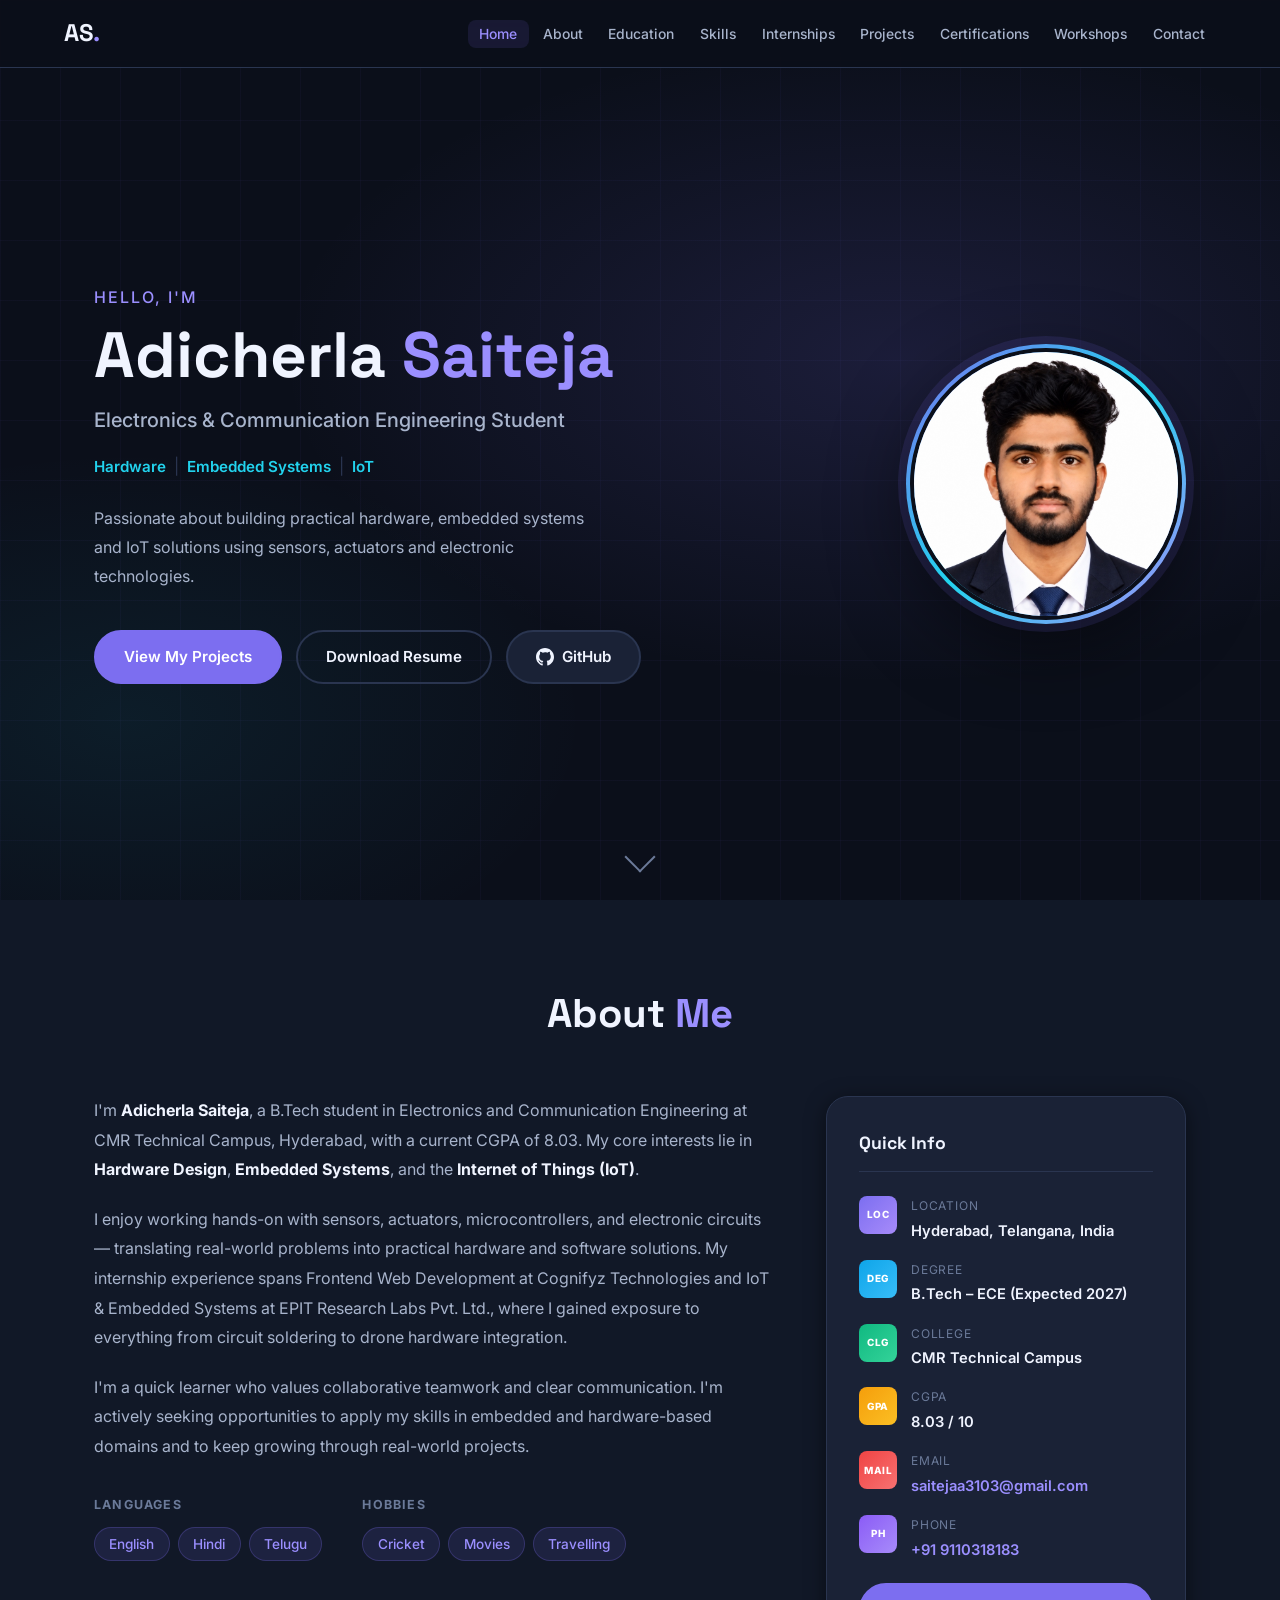
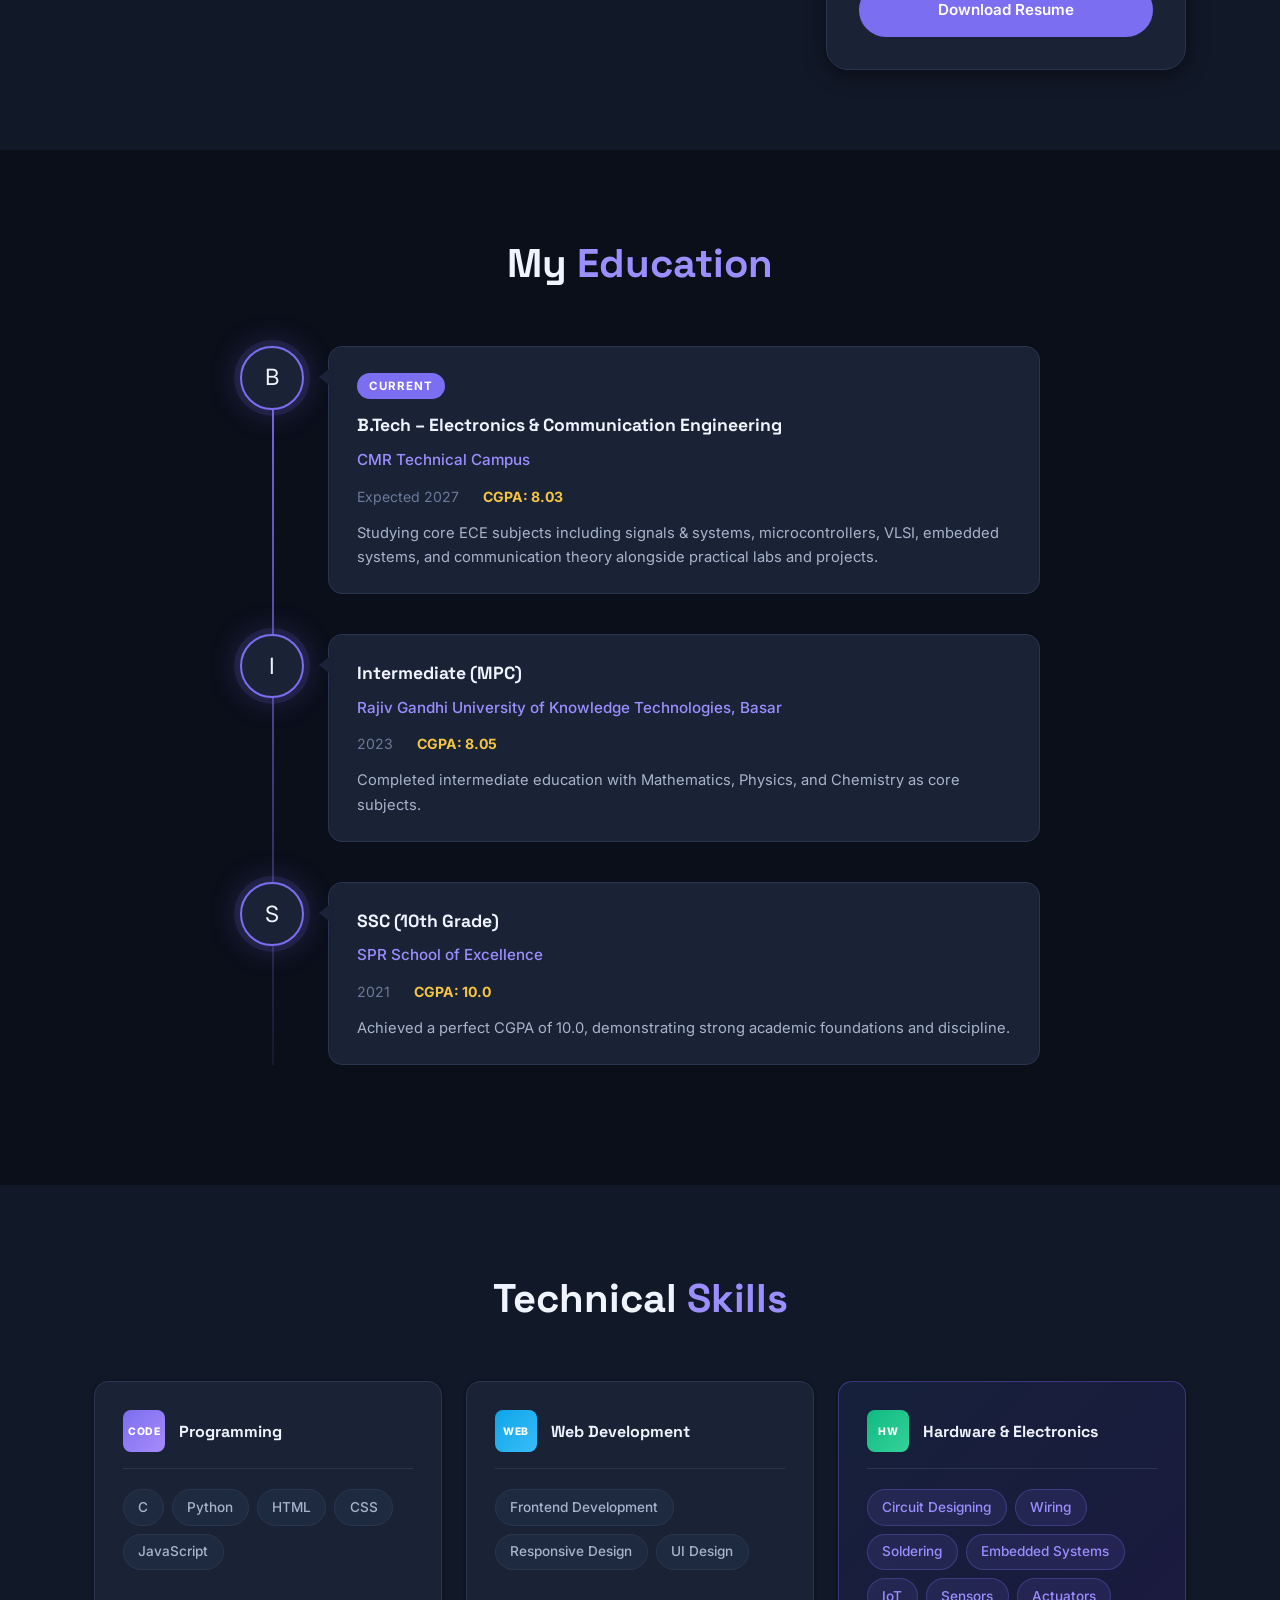
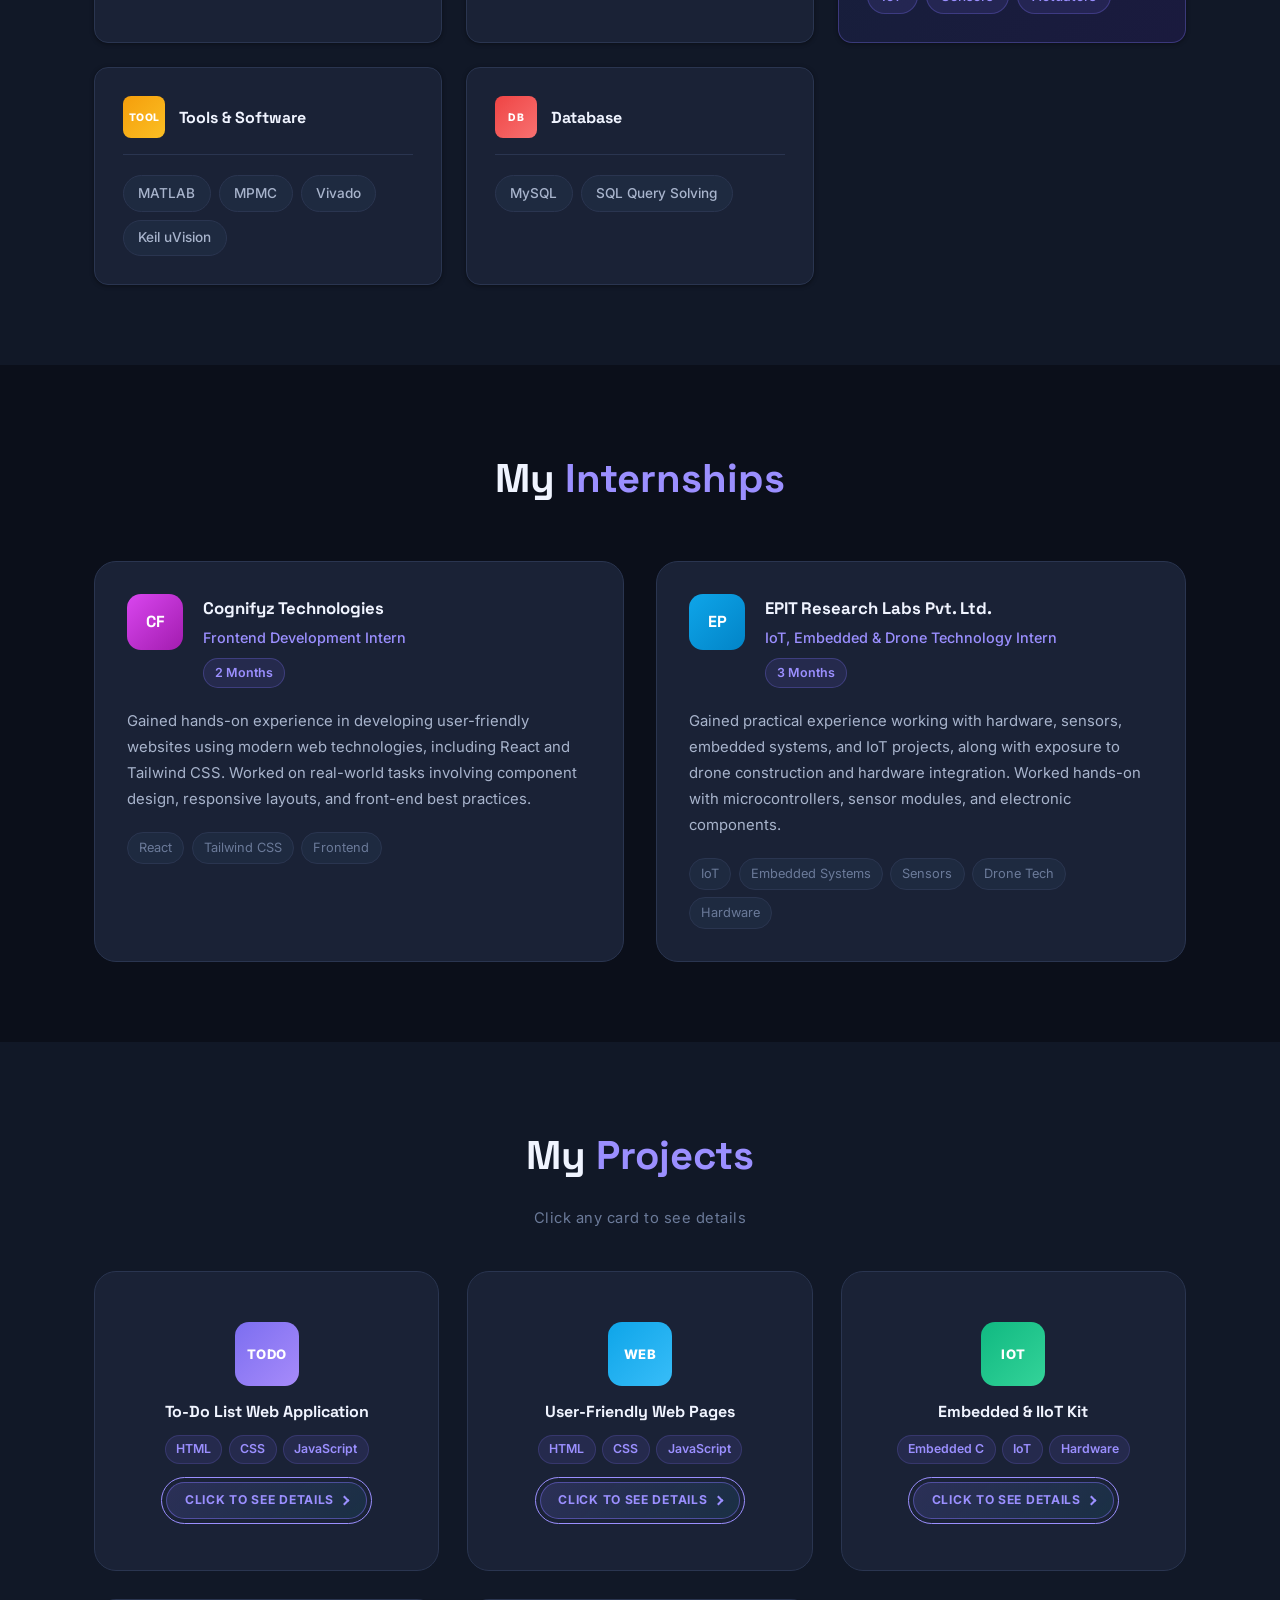
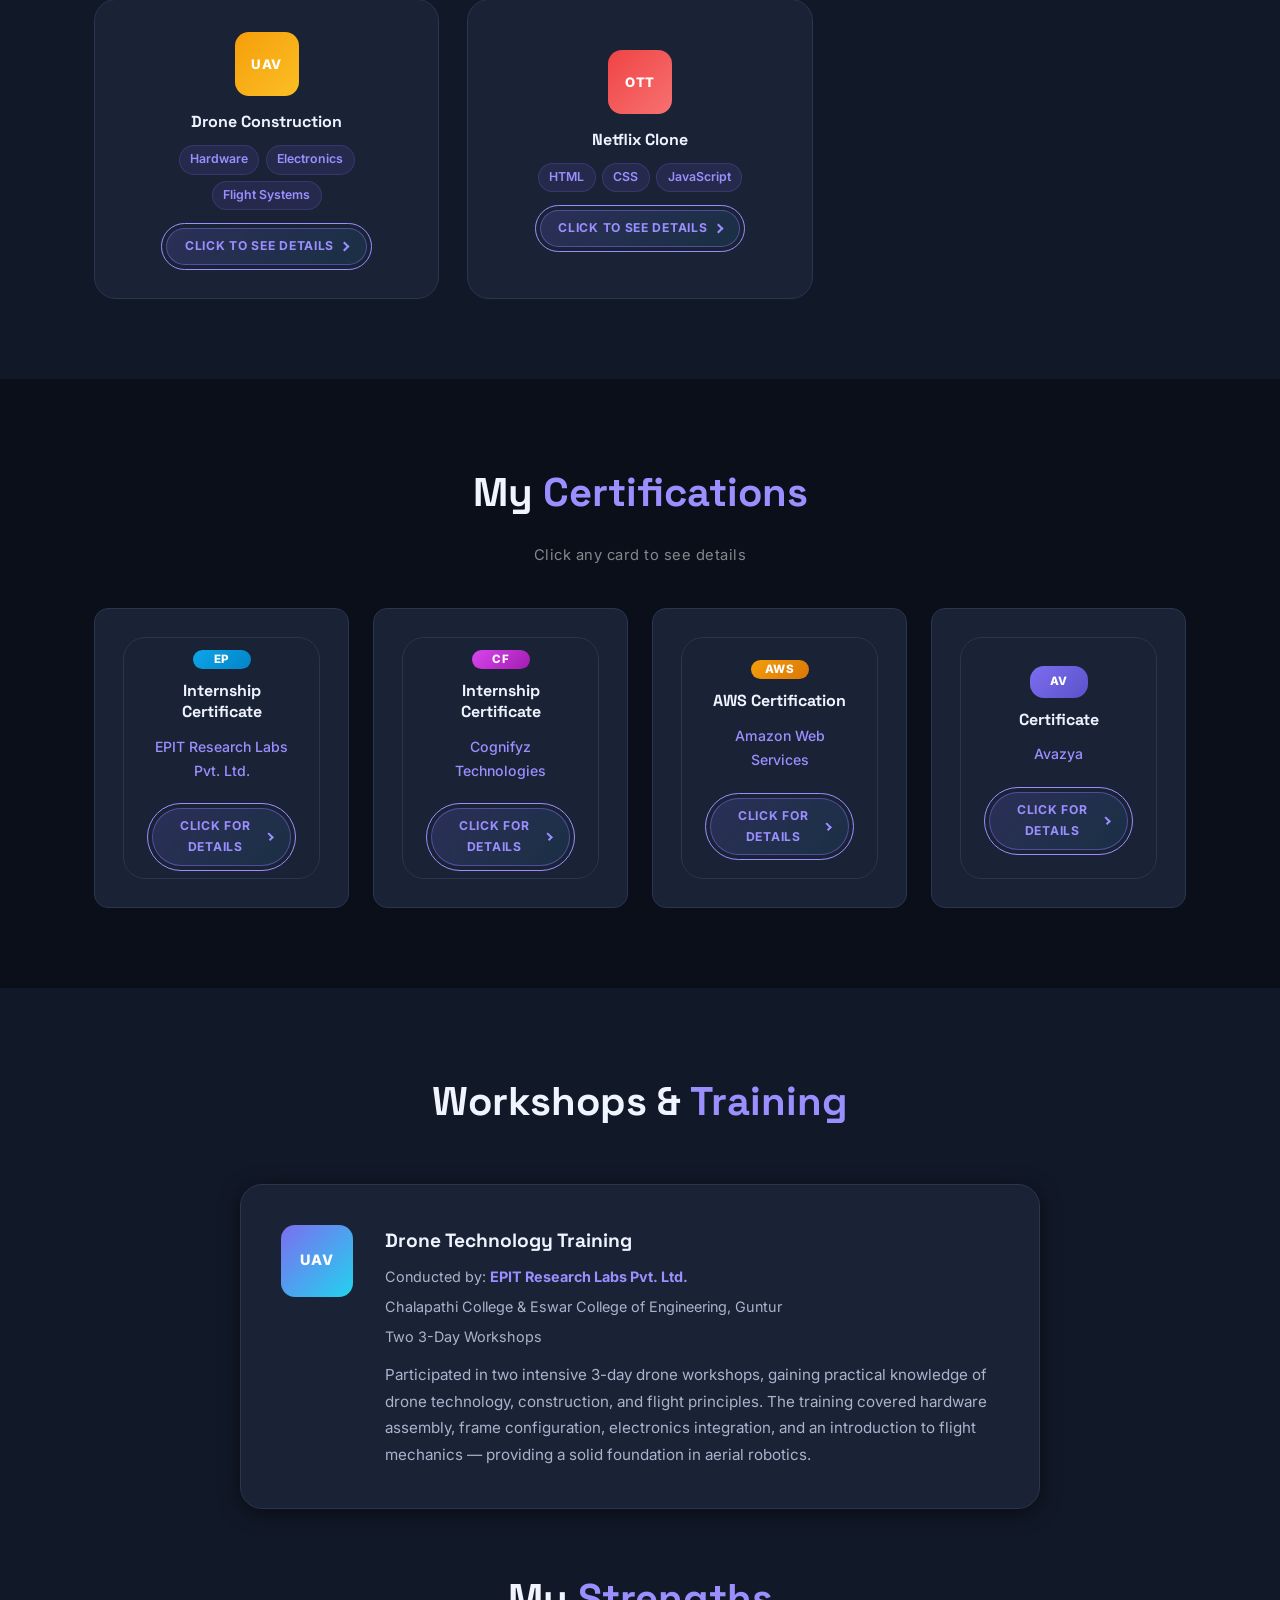
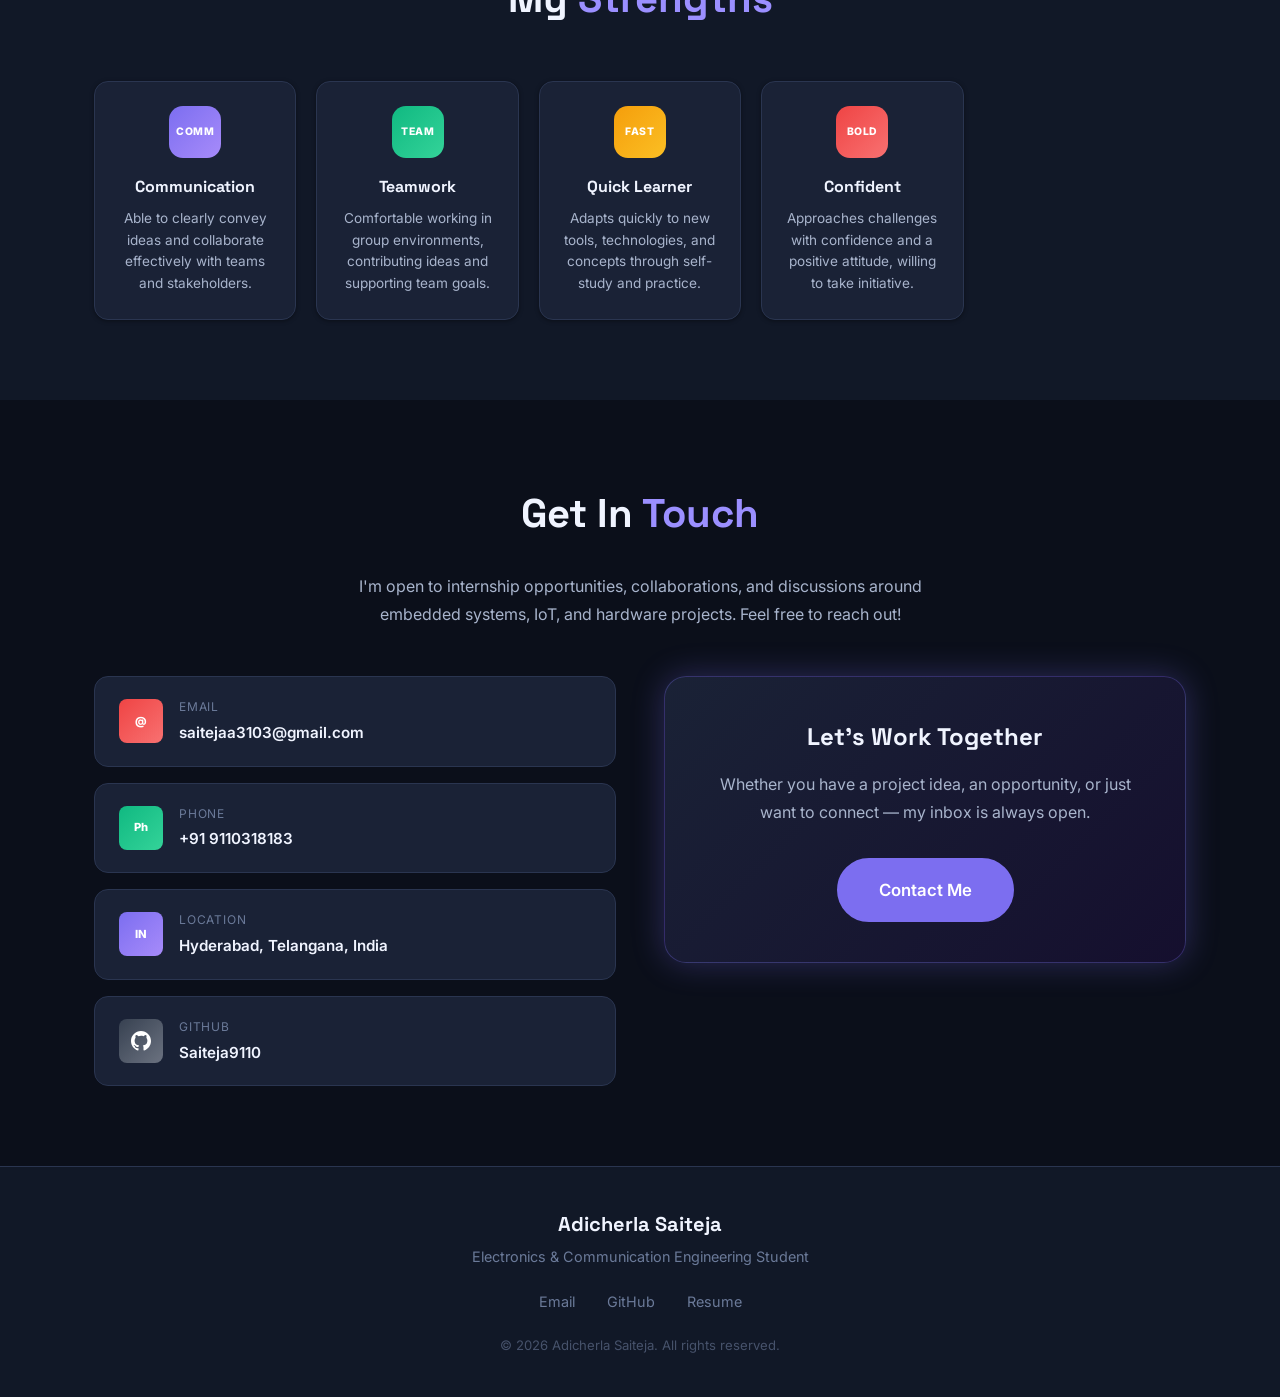
==== index.html @ 61f200ee "Add interactive flip cards with professional animations for projects and certifications" ====
<!DOCTYPE html>
<html lang="en">
<head>
  <meta charset="UTF-8" />
  <meta name="viewport" content="width=device-width, initial-scale=1.0" />
  <meta name="description" content="Adicherla Saiteja - Electronics and Communication Engineering Student. Portfolio showcasing skills in Embedded Systems, IoT, and Hardware." />
  <title>Adicherla Saiteja | Portfolio</title>
  <link rel="stylesheet" href="./style.css" />
  <link rel="preconnect" href="https://fonts.googleapis.com" />
  <link rel="preconnect" href="https://fonts.gstatic.com" crossorigin />
  <link href="https://fonts.googleapis.com/css2?family=Inter:wght@300;400;500;600;700;800&family=Space+Grotesk:wght@400;500;600;700&display=swap" rel="stylesheet" />
</head>
<body>

  <!-- NAVIGATION -->
  <nav class="navbar" id="navbar">
    <div class="nav-container">
      <a href="#home" class="nav-logo">AS<span class="logo-dot">.</span></a>
      <ul class="nav-menu" id="nav-menu">
        <li><a href="#home"           class="nav-link">Home</a></li>
        <li><a href="#about"          class="nav-link">About</a></li>
        <li><a href="#education"      class="nav-link">Education</a></li>
        <li><a href="#skills"         class="nav-link">Skills</a></li>
        <li><a href="#internships"    class="nav-link">Internships</a></li>
        <li><a href="#projects"       class="nav-link">Projects</a></li>
        <li><a href="#certifications" class="nav-link">Certifications</a></li>
        <li><a href="#workshops"      class="nav-link">Workshops</a></li>
        <li><a href="#contact"        class="nav-link">Contact</a></li>
      </ul>
      <button class="hamburger" id="hamburger" aria-label="Toggle navigation" aria-expanded="false">
        <span class="bar"></span>
        <span class="bar"></span>
        <span class="bar"></span>
      </button>
    </div>
  </nav>

  <!-- HOME / HERO -->
  <section id="home" class="hero">
    <div class="hero-container">
      <div class="hero-content">
        <p class="hero-greeting">Hello, I'm</p>
        <h1 class="hero-name">Adicherla <span class="accent">Saiteja</span></h1>
        <h2 class="hero-title">Electronics &amp; Communication Engineering Student</h2>
        <div class="hero-tags">
          <span class="tag">Hardware</span>
          <span class="tag-sep">|</span>
          <span class="tag">Embedded Systems</span>
          <span class="tag-sep">|</span>
          <span class="tag">IoT</span>
        </div>
        <p class="hero-desc">
          Passionate about building practical hardware, embedded systems and IoT solutions
          using sensors, actuators and electronic technologies.
        </p>
        <div class="hero-buttons">
          <a href="#projects" class="btn btn-primary">View My Projects</a>
          <a href="./assets/resume.pdf" class="btn btn-outline" download>Download Resume</a>
          <a href="https://github.com/Saiteja9110" class="btn btn-ghost" target="_blank" rel="noopener noreferrer">
            <svg width="18" height="18" viewBox="0 0 24 24" fill="currentColor" aria-hidden="true">
              <path d="M12 0C5.374 0 0 5.373 0 12c0 5.302 3.438 9.8 8.207 11.387.599.111.793-.261.793-.577v-2.234c-3.338.726-4.033-1.416-4.033-1.416-.546-1.387-1.333-1.756-1.333-1.756-1.089-.745.083-.729.083-.729 1.205.084 1.839 1.237 1.839 1.237 1.07 1.834 2.807 1.304 3.492.997.107-.775.418-1.305.762-1.604-2.665-.305-5.467-1.334-5.467-5.931 0-1.311.469-2.381 1.236-3.221-.124-.303-.535-1.524.117-3.176 0 0 1.008-.322 3.301 1.23A11.509 11.509 0 0112 5.803c1.02.005 2.047.138 3.006.404 2.291-1.552 3.297-1.23 3.297-1.23.653 1.653.242 2.874.118 3.176.77.84 1.235 1.911 1.235 3.221 0 4.609-2.807 5.624-5.479 5.921.43.372.823 1.102.823 2.222v3.293c0 .319.192.694.801.576C20.566 21.797 24 17.3 24 12c0-6.627-5.373-12-12-12z"/>
            </svg>
            GitHub
          </a>
        </div>
      </div>
      <div class="hero-image">
        <div class="profile-ring">
          <img
            src="./assets/profile.jpg"
            alt="Adicherla Saiteja Profile Photo"
            class="profile-photo"
            onerror="this.style.display='none'; this.parentElement.classList.add('no-photo');"
          />
          <div class="profile-initials" aria-hidden="true">AS</div>
        </div>
      </div>
    </div>
    <div class="hero-scroll-indicator">
      <div class="scroll-arrow"></div>
    </div>
  </section>

  <!-- ABOUT ME -->
  <section id="about" class="section section-light">
    <div class="container">
      <h2 class="section-title">About <span class="accent">Me</span></h2>
      <div class="about-grid">
        <div class="about-text">
          <p>
            I'm <strong>Adicherla Saiteja</strong>, a B.Tech student in Electronics and
            Communication Engineering at CMR Technical Campus, Hyderabad, with a current
            CGPA of 8.03. My core interests lie in <strong>Hardware Design</strong>,
            <strong>Embedded Systems</strong>, and the <strong>Internet of Things (IoT)</strong>.
          </p>
          <p>
            I enjoy working hands-on with sensors, actuators, microcontrollers, and electronic
            circuits — translating real-world problems into practical hardware and software
            solutions. My internship experience spans Frontend Web Development at Cognifyz
            Technologies and IoT &amp; Embedded Systems at EPIT Research Labs Pvt. Ltd.,
            where I gained exposure to everything from circuit soldering to drone hardware
            integration.
          </p>
          <p>
            I'm a quick learner who values collaborative teamwork and clear communication.
            I'm actively seeking opportunities to apply my skills in embedded and
            hardware-based domains and to keep growing through real-world projects.
          </p>
          <div class="about-extras">
            <div class="extra-block">
              <h4>Languages</h4>
              <div class="pill-row">
                <span class="pill">English</span>
                <span class="pill">Hindi</span>
                <span class="pill">Telugu</span>
              </div>
            </div>
            <div class="extra-block">
              <h4>Hobbies</h4>
              <div class="pill-row">
                <span class="pill">Cricket</span>
                <span class="pill">Movies</span>
                <span class="pill">Travelling</span>
              </div>
            </div>
          </div>
        </div>

        <div class="about-info-card">
          <h3>Quick Info</h3>
          <ul class="info-list">
            <li>
              <span class="info-icon-box loc">Loc</span>
              <div>
                <span class="info-label">Location</span>
                <span class="info-value">Hyderabad, Telangana, India</span>
              </div>
            </li>
            <li>
              <span class="info-icon-box deg">Deg</span>
              <div>
                <span class="info-label">Degree</span>
                <span class="info-value">B.Tech – ECE (Expected 2027)</span>
              </div>
            </li>
            <li>
              <span class="info-icon-box clg">Clg</span>
              <div>
                <span class="info-label">College</span>
                <span class="info-value">CMR Technical Campus</span>
              </div>
            </li>
            <li>
              <span class="info-icon-box gpa">GPA</span>
              <div>
                <span class="info-label">CGPA</span>
                <span class="info-value">8.03 / 10</span>
              </div>
            </li>
            <li>
              <span class="info-icon-box eml">Mail</span>
              <div>
                <span class="info-label">Email</span>
                <a href="mailto:saitejaa3103@gmail.com" class="info-value info-link">saitejaa3103@gmail.com</a>
              </div>
            </li>
            <li>
              <span class="info-icon-box phn">Ph</span>
              <div>
                <span class="info-label">Phone</span>
                <a href="tel:+919110318183" class="info-value info-link">+91 9110318183</a>
              </div>
            </li>
          </ul>
          <a href="./assets/resume.pdf" class="btn btn-primary btn-full" download>Download Resume</a>
        </div>
      </div>
    </div>
  </section>

  <!-- EDUCATION -->
  <section id="education" class="section section-dark">
    <div class="container">
      <h2 class="section-title">My <span class="accent">Education</span></h2>
      <div class="timeline">

        <div class="timeline-item">
          <div class="timeline-marker">B</div>
          <div class="timeline-card">
            <div class="timeline-badge">Current</div>
            <h3 class="edu-degree">B.Tech &ndash; Electronics &amp; Communication Engineering</h3>
            <p class="edu-institution">CMR Technical Campus</p>
            <div class="edu-meta">
              <span class="edu-year">Expected 2027</span>
              <span class="edu-cgpa">CGPA: 8.03</span>
            </div>
            <p class="edu-desc">
              Studying core ECE subjects including signals &amp; systems, microcontrollers, VLSI,
              embedded systems, and communication theory alongside practical labs and projects.
            </p>
          </div>
        </div>

        <div class="timeline-item">
          <div class="timeline-marker">I</div>
          <div class="timeline-card">
            <h3 class="edu-degree">Intermediate (MPC)</h3>
            <p class="edu-institution">Rajiv Gandhi University of Knowledge Technologies, Basar</p>
            <div class="edu-meta">
              <span class="edu-year">2023</span>
              <span class="edu-cgpa">CGPA: 8.05</span>
            </div>
            <p class="edu-desc">
              Completed intermediate education with Mathematics, Physics, and Chemistry as core subjects.
            </p>
          </div>
        </div>

        <div class="timeline-item">
          <div class="timeline-marker">S</div>
          <div class="timeline-card">
            <h3 class="edu-degree">SSC (10th Grade)</h3>
            <p class="edu-institution">SPR School of Excellence</p>
            <div class="edu-meta">
              <span class="edu-year">2021</span>
              <span class="edu-cgpa">CGPA: 10.0</span>
            </div>
            <p class="edu-desc">
              Achieved a perfect CGPA of 10.0, demonstrating strong academic foundations and discipline.
            </p>
          </div>
        </div>

      </div>
    </div>
  </section>

  <!-- SKILLS -->
  <section id="skills" class="section section-light">
    <div class="container">
      <h2 class="section-title">Technical <span class="accent">Skills</span></h2>
      <div class="skills-grid">

        <div class="skill-category-card">
          <div class="skill-cat-header">
            <span class="cat-icon-box prog">Code</span>
            <h3>Programming</h3>
          </div>
          <div class="skill-tags">
            <span class="skill-tag">C</span>
            <span class="skill-tag">Python</span>
            <span class="skill-tag">HTML</span>
            <span class="skill-tag">CSS</span>
            <span class="skill-tag">JavaScript</span>
          </div>
        </div>

        <div class="skill-category-card">
          <div class="skill-cat-header">
            <span class="cat-icon-box web">Web</span>
            <h3>Web Development</h3>
          </div>
          <div class="skill-tags">
            <span class="skill-tag">Frontend Development</span>
            <span class="skill-tag">Responsive Design</span>
            <span class="skill-tag">UI Design</span>
          </div>
        </div>

        <div class="skill-category-card highlight-card">
          <div class="skill-cat-header">
            <span class="cat-icon-box hw">HW</span>
            <h3>Hardware &amp; Electronics</h3>
          </div>
          <div class="skill-tags">
            <span class="skill-tag">Circuit Designing</span>
            <span class="skill-tag">Wiring</span>
            <span class="skill-tag">Soldering</span>
            <span class="skill-tag">Embedded Systems</span>
            <span class="skill-tag">IoT</span>
            <span class="skill-tag">Sensors</span>
            <span class="skill-tag">Actuators</span>
          </div>
        </div>

        <div class="skill-category-card">
          <div class="skill-cat-header">
            <span class="cat-icon-box tool">Tool</span>
            <h3>Tools &amp; Software</h3>
          </div>
          <div class="skill-tags">
            <span class="skill-tag">MATLAB</span>
            <span class="skill-tag">MPMC</span>
            <span class="skill-tag">Vivado</span>
            <span class="skill-tag">Keil uVision</span>
          </div>
        </div>

        <div class="skill-category-card">
          <div class="skill-cat-header">
            <span class="cat-icon-box db">DB</span>
            <h3>Database</h3>
          </div>
          <div class="skill-tags">
            <span class="skill-tag">MySQL</span>
            <span class="skill-tag">SQL Query Solving</span>
          </div>
        </div>

      </div>
    </div>
  </section>

  <!-- INTERNSHIPS -->
  <section id="internships" class="section section-dark">
    <div class="container">
      <h2 class="section-title">My <span class="accent">Internships</span></h2>
      <div class="internship-grid">

        <div class="internship-card">
          <div class="internship-header">
            <div class="company-logo cognifyz">CF</div>
            <div class="internship-meta">
              <h3>Cognifyz Technologies</h3>
              <p class="role">Frontend Development Intern</p>
              <span class="duration-badge">2 Months</span>
            </div>
          </div>
          <div class="internship-body">
            <p>
              Gained hands-on experience in developing user-friendly websites using modern web
              technologies, including React and Tailwind CSS. Worked on real-world tasks involving
              component design, responsive layouts, and front-end best practices.
            </p>
          </div>
          <div class="internship-skills">
            <span class="mini-tag">React</span>
            <span class="mini-tag">Tailwind CSS</span>
            <span class="mini-tag">Frontend</span>
          </div>
        </div>

        <div class="internship-card">
          <div class="internship-header">
            <div class="company-logo epit">EP</div>
            <div class="internship-meta">
              <h3>EPIT Research Labs Pvt. Ltd.</h3>
              <p class="role">IoT, Embedded &amp; Drone Technology Intern</p>
              <span class="duration-badge">3 Months</span>
            </div>
          </div>
          <div class="internship-body">
            <p>
              Gained practical experience working with hardware, sensors, embedded systems, and
              IoT projects, along with exposure to drone construction and hardware integration.
              Worked hands-on with microcontrollers, sensor modules, and electronic components.
            </p>
          </div>
          <div class="internship-skills">
            <span class="mini-tag">IoT</span>
            <span class="mini-tag">Embedded Systems</span>
            <span class="mini-tag">Sensors</span>
            <span class="mini-tag">Drone Tech</span>
            <span class="mini-tag">Hardware</span>
          </div>
        </div>

      </div>
    </div>
  </section>

  <!-- PROJECTS -->
  <section id="projects" class="section section-light">
    <div class="container">
      <h2 class="section-title">My <span class="accent">Projects</span></h2>
      <p class="section-subtitle">Click any card to see details</p>
      <div class="projects-grid">

        <!-- Project 1 -->
        <div class="project-card" onclick="this.classList.toggle('flipped')">
          <div class="card-inner">
            <div class="card-front">
              <div class="proj-icon-box p1">TODO</div>
              <h3>To-Do List Web Application</h3>
              <div class="project-tech">
                <span class="tech-badge">HTML</span>
                <span class="tech-badge">CSS</span>
                <span class="tech-badge">JavaScript</span>
              </div>
              <div class="flip-hint">Click to see details</div>
            </div>
            <div class="card-back">
              <div class="card-back-top">
                <div class="proj-icon-box p1 small">TODO</div>
                <h3>To-Do List Web Application</h3>
              </div>
              <p>Developed an interactive task management application with features to add, edit, complete, and delete tasks. Built with a clean and intuitive user interface.</p>
              <a href="https://github.com/Saiteja9110/To-do-list" class="btn-view-project" target="_blank" rel="noopener noreferrer" onclick="event.stopPropagation()">View on GitHub</a>
            </div>
          </div>
        </div>

        <!-- Project 2 -->
        <div class="project-card" onclick="this.classList.toggle('flipped')">
          <div class="card-inner">
            <div class="card-front">
              <div class="proj-icon-box p2">WEB</div>
              <h3>User-Friendly Web Pages</h3>
              <div class="project-tech">
                <span class="tech-badge">HTML</span>
                <span class="tech-badge">CSS</span>
                <span class="tech-badge">JavaScript</span>
              </div>
              <div class="flip-hint">Click to see details</div>
            </div>
            <div class="card-back">
              <div class="card-back-top">
                <div class="proj-icon-box p2 small">WEB</div>
                <h3>User-Friendly Web Pages</h3>
              </div>
              <p>Designed and developed responsive web pages focusing on clean layouts, easy navigation, and user-friendly interfaces for a smooth browsing experience.</p>
              <a href="https://github.com/Saiteja9110/User-Friendly-web-page" class="btn-view-project" target="_blank" rel="noopener noreferrer" onclick="event.stopPropagation()">View on GitHub</a>
            </div>
          </div>
        </div>

        <!-- Project 3 -->
        <div class="project-card" onclick="this.classList.toggle('flipped')">
          <div class="card-inner">
            <div class="card-front">
              <div class="proj-icon-box p3">IoT</div>
              <h3>Embedded &amp; IIoT Kit</h3>
              <div class="project-tech">
                <span class="tech-badge">Embedded C</span>
                <span class="tech-badge">IoT</span>
                <span class="tech-badge">Hardware</span>
              </div>
              <div class="flip-hint">Click to see details</div>
            </div>
            <div class="card-back">
              <div class="card-back-top">
                <div class="proj-icon-box p3 small">IoT</div>
                <h3>Embedded &amp; IIoT Kit</h3>
              </div>
              <p>Developed an educational kit featuring 52 sensors, LCD, and TFT displays to provide hands-on learning in embedded systems and Industrial IoT (IIoT) concepts.</p>
              <button class="btn-coming-soon" disabled onclick="event.stopPropagation()">Coming Soon</button>
            </div>
          </div>
        </div>

        <!-- Project 4 -->
        <div class="project-card" onclick="this.classList.toggle('flipped')">
          <div class="card-inner">
            <div class="card-front">
              <div class="proj-icon-box p4">UAV</div>
              <h3>Drone Construction</h3>
              <div class="project-tech">
                <span class="tech-badge">Hardware</span>
                <span class="tech-badge">Electronics</span>
                <span class="tech-badge">Flight Systems</span>
              </div>
              <div class="flip-hint">Click to see details</div>
            </div>
            <div class="card-back">
              <div class="card-back-top">
                <div class="proj-icon-box p4 small">UAV</div>
                <h3>Drone Construction</h3>
              </div>
              <p>Gained practical knowledge of drone structure, flight principles, and hardware integration through hands-on drone construction and training sessions conducted by EPIT Research Labs.</p>
              <a href="https://github.com/Saiteja9110/Drone-Construction" class="btn-view-project" target="_blank" rel="noopener noreferrer" onclick="event.stopPropagation()">View on GitHub</a>
            </div>
          </div>
        </div>

        <!-- Project 5 -->
        <div class="project-card" onclick="this.classList.toggle('flipped')">
          <div class="card-inner">
            <div class="card-front">
              <div class="proj-icon-box p5">OTT</div>
              <h3>Netflix Clone</h3>
              <div class="project-tech">
                <span class="tech-badge">HTML</span>
                <span class="tech-badge">CSS</span>
                <span class="tech-badge">JavaScript</span>
              </div>
              <div class="flip-hint">Click to see details</div>
            </div>
            <div class="card-back">
              <div class="card-back-top">
                <div class="proj-icon-box p5 small">OTT</div>
                <h3>Netflix Clone</h3>
              </div>
              <p>Developed a responsive Netflix-inspired website featuring a modern UI, movie categories, banners, navigation, and mobile-friendly layouts closely matching the original experience.</p>
              <a href="https://github.com/Saiteja9110/Telugu-Movie-Clone" class="btn-view-project" target="_blank" rel="noopener noreferrer" onclick="event.stopPropagation()">View on GitHub</a>
            </div>
          </div>
        </div>

      </div>
    </div>
  </section>

  <!-- CERTIFICATIONS -->
  <section id="certifications" class="section section-dark">
    <div class="container">
      <h2 class="section-title">My <span class="accent">Certifications</span></h2>
      <p class="section-subtitle" style="color:rgba(255,255,255,.5);">Click any card to see details</p>
      <div class="cert-grid">

        <div class="cert-card" onclick="this.classList.toggle('flipped')">
          <div class="card-inner">
            <div class="card-front">
              <div class="cert-icon-box epit-c">EP</div>
              <h3>Internship Certificate</h3>
              <p class="cert-issuer">EPIT Research Labs Pvt. Ltd.</p>
              <div class="flip-hint-dark">Click for details</div>
            </div>
            <div class="card-back cert-back">
              <div class="cert-verified">Verified</div>
              <h3>Internship Certificate</h3>
              <p class="cert-issuer">EPIT Research Labs Pvt. Ltd.</p>
              <p>Certificate of completion for a 3-month IoT, Embedded &amp; Drone Technology Internship. Gained practical experience in hardware, sensors, embedded systems, and drone integration.</p>
            </div>
          </div>
        </div>

        <div class="cert-card" onclick="this.classList.toggle('flipped')">
          <div class="card-inner">
            <div class="card-front">
              <div class="cert-icon-box cog-c">CF</div>
              <h3>Internship Certificate</h3>
              <p class="cert-issuer">Cognifyz Technologies</p>
              <div class="flip-hint-dark">Click for details</div>
            </div>
            <div class="card-back cert-back">
              <div class="cert-verified">Verified</div>
              <h3>Internship Certificate</h3>
              <p class="cert-issuer">Cognifyz Technologies</p>
              <p>Certificate of completion for a 2-month Frontend Development Internship. Gained experience building user-friendly websites using React and Tailwind CSS.</p>
            </div>
          </div>
        </div>

        <div class="cert-card" onclick="this.classList.toggle('flipped')">
          <div class="card-inner">
            <div class="card-front">
              <div class="cert-icon-box aws-c">AWS</div>
              <h3>AWS Certification</h3>
              <p class="cert-issuer">Amazon Web Services</p>
              <div class="flip-hint-dark">Click for details</div>
            </div>
            <div class="card-back cert-back">
              <div class="cert-verified">Verified</div>
              <h3>AWS Certification</h3>
              <p class="cert-issuer">Amazon Web Services (AWS)</p>
              <p>Certification demonstrating foundational knowledge of AWS cloud services, infrastructure, and core cloud computing concepts.</p>
            </div>
          </div>
        </div>

        <div class="cert-card" onclick="this.classList.toggle('flipped')">
          <div class="card-inner">
            <div class="card-front">
              <div class="cert-icon-box avz-c">AV</div>
              <h3>Certificate</h3>
              <p class="cert-issuer">Avazya</p>
              <div class="flip-hint-dark">Click for details</div>
            </div>
            <div class="card-back cert-back">
              <div class="cert-verified">Verified</div>
              <h3>Certificate</h3>
              <p class="cert-issuer">Avazya</p>
              <p>Certificate of achievement awarded by Avazya in recognition of skills and participation.</p>
            </div>
          </div>
        </div>

      </div>
    </div>
  </section>


  <!-- WORKSHOPS & TRAINING -->
  <section id="workshops" class="section section-light">
    <div class="container">
      <h2 class="section-title">Workshops &amp; <span class="accent">Training</span></h2>
      <div class="workshop-card-wrap">
        <div class="workshop-card">
          <div class="workshop-icon-wrap">
            <span class="ws-icon-text">UAV</span>
          </div>
          <div class="workshop-content">
            <h3>Drone Technology Training</h3>
            <p class="workshop-org">Conducted by: <strong>EPIT Research Labs Pvt. Ltd.</strong></p>
            <p class="workshop-venues">Chalapathi College &amp; Eswar College of Engineering, Guntur</p>
            <p class="workshop-format">Two 3-Day Workshops</p>
            <p>
              Participated in two intensive 3-day drone workshops, gaining practical knowledge of
              drone technology, construction, and flight principles. The training covered hardware
              assembly, frame configuration, electronics integration, and an introduction to
              flight mechanics — providing a solid foundation in aerial robotics.
            </p>
          </div>
        </div>
      </div>

      <!-- STRENGTHS -->
      <div class="strengths-section">
        <h2 class="section-title" style="margin-top:3.5rem;">My <span class="accent">Strengths</span></h2>
        <div class="strengths-grid">
          <div class="strength-card">
            <div class="strength-icon-box s1">Comm</div>
            <h4>Communication</h4>
            <p>Able to clearly convey ideas and collaborate effectively with teams and stakeholders.</p>
          </div>
          <div class="strength-card">
            <div class="strength-icon-box s2">Team</div>
            <h4>Teamwork</h4>
            <p>Comfortable working in group environments, contributing ideas and supporting team goals.</p>
          </div>
          <div class="strength-card">
            <div class="strength-icon-box s3">Fast</div>
            <h4>Quick Learner</h4>
            <p>Adapts quickly to new tools, technologies, and concepts through self-study and practice.</p>
          </div>
          <div class="strength-card">
            <div class="strength-icon-box s4">Bold</div>
            <h4>Confident</h4>
            <p>Approaches challenges with confidence and a positive attitude, willing to take initiative.</p>
          </div>
        </div>
      </div>
    </div>
  </section>

  <!-- CONTACT -->
  <section id="contact" class="section section-dark">
    <div class="container">
      <h2 class="section-title">Get In <span class="accent">Touch</span></h2>
      <p class="contact-intro">
        I'm open to internship opportunities, collaborations, and discussions around embedded
        systems, IoT, and hardware projects. Feel free to reach out!
      </p>
      <div class="contact-grid">
        <div class="contact-info-grid">

          <a href="mailto:saitejaa3103@gmail.com" class="contact-card">
            <div class="contact-icon-box email">@</div>
            <div>
              <span class="contact-card-label">Email</span>
              <span class="contact-card-value">saitejaa3103@gmail.com</span>
            </div>
          </a>

          <a href="tel:+919110318183" class="contact-card">
            <div class="contact-icon-box phone">Ph</div>
            <div>
              <span class="contact-card-label">Phone</span>
              <span class="contact-card-value">+91 9110318183</span>
            </div>
          </a>

          <div class="contact-card no-link">
            <div class="contact-icon-box location">IN</div>
            <div>
              <span class="contact-card-label">Location</span>
              <span class="contact-card-value">Hyderabad, Telangana, India</span>
            </div>
          </div>

          <a href="https://github.com/Saiteja9110" class="contact-card" target="_blank" rel="noopener noreferrer">
            <div class="contact-icon-box gh-icon">
              <svg width="20" height="20" viewBox="0 0 24 24" fill="currentColor">
                <path d="M12 0C5.374 0 0 5.373 0 12c0 5.302 3.438 9.8 8.207 11.387.599.111.793-.261.793-.577v-2.234c-3.338.726-4.033-1.416-4.033-1.416-.546-1.387-1.333-1.756-1.333-1.756-1.089-.745.083-.729.083-.729 1.205.084 1.839 1.237 1.839 1.237 1.07 1.834 2.807 1.304 3.492.997.107-.775.418-1.305.762-1.604-2.665-.305-5.467-1.334-5.467-5.931 0-1.311.469-2.381 1.236-3.221-.124-.303-.535-1.524.117-3.176 0 0 1.008-.322 3.301 1.23A11.509 11.509 0 0112 5.803c1.02.005 2.047.138 3.006.404 2.291-1.552 3.297-1.23 3.297-1.23.653 1.653.242 2.874.118 3.176.77.84 1.235 1.911 1.235 3.221 0 4.609-2.807 5.624-5.479 5.921.43.372.823 1.102.823 2.222v3.293c0 .319.192.694.801.576C20.566 21.797 24 17.3 24 12c0-6.627-5.373-12-12-12z"/>
              </svg>
            </div>
            <div>
              <span class="contact-card-label">GitHub</span>
              <span class="contact-card-value">Saiteja9110</span>
            </div>
          </a>

        </div>

        <div class="contact-cta">
          <h3>Let's Work Together</h3>
          <p>Whether you have a project idea, an opportunity, or just want to connect — my inbox is always open.</p>
          <a href="mailto:saitejaa3103@gmail.com" class="btn btn-primary btn-large">Contact Me</a>
        </div>
      </div>
    </div>
  </section>

  <!-- FOOTER -->
  <footer class="footer">
    <div class="footer-container">
      <p class="footer-name">Adicherla Saiteja</p>
      <p class="footer-desc">Electronics &amp; Communication Engineering Student</p>
      <div class="footer-links">
        <a href="mailto:saitejaa3103@gmail.com">Email</a>
        <a href="https://github.com/Saiteja9110" target="_blank" rel="noopener noreferrer">GitHub</a>
        <a href="./assets/resume.pdf" download>Resume</a>
      </div>
      <p class="footer-copy">&copy; 2025 Adicherla Saiteja. All rights reserved.</p>
    </div>
  </footer>

  <script src="./script.js"></script>
</body>
</html>
---- style.css ----
/* =====================================================
   ADICHERLA SAITEJA – PORTFOLIO STYLESHEET
   Theme: Full Dark — Charcoal + Navy + Purple Accents
   ===================================================== */

/* ---- CSS CUSTOM PROPERTIES ---- */
:root {
  /* Dark backgrounds — layered depth */
  --bg-base:     #0b0f1a;   /* deepest background */
  --bg-surface:  #111827;   /* card/section surface */
  --bg-elevated: #1a2236;   /* elevated cards */
  --bg-hover:    #1e2a40;   /* hover state */
  --bg-border:   #2a3550;   /* subtle borders */

  /* Purple accent palette */
  --purple:        #7c6ef0;
  --purple-bright: #9b8fff;
  --purple-dim:    #5a52c9;
  --purple-glow:   rgba(124,110,240,.25);
  --purple-pale:   rgba(124,110,240,.12);

  /* Teal accent for contrast pops */
  --teal:          #22d3ee;
  --teal-dim:      rgba(34,211,238,.15);

  /* Text hierarchy */
  --text-primary:   #f0f4ff;
  --text-secondary: #a8b4cc;
  --text-muted:     #6b7a99;
  --text-accent:    var(--purple-bright);

  /* Special highlights */
  --gold:   #f4c542;
  --green:  #34d399;

  /* Fonts */
  --font-sans:    'Inter', system-ui, -apple-system, sans-serif;
  --font-display: 'Space Grotesk', 'Inter', sans-serif;

  /* Shadows */
  --shadow-sm:  0 1px 4px rgba(0,0,0,.4);
  --shadow-md:  0 4px 20px rgba(0,0,0,.5);
  --shadow-lg:  0 12px 48px rgba(0,0,0,.6);
  --shadow-xl:  0 24px 72px rgba(0,0,0,.7);
  --glow-purple:0 0 32px rgba(124,110,240,.3);

  /* Borders & radii */
  --border:      1px solid var(--bg-border);
  --radius-sm:   8px;
  --radius-md:   14px;
  --radius-lg:   22px;
  --radius-full: 9999px;

  /* Transitions */
  --transition: all 0.25s ease;
  --nav-height: 68px;
}

/* ---- RESET & BASE ---- */
*, *::before, *::after { box-sizing: border-box; margin: 0; padding: 0; }

html {
  scroll-behavior: smooth;
  scroll-padding-top: var(--nav-height);
  font-size: 16px;
}

body {
  font-family: var(--font-sans);
  color: var(--text-primary);
  background: var(--bg-base);
  line-height: 1.7;
  -webkit-font-smoothing: antialiased;
}

img { max-width: 100%; display: block; }
a   { text-decoration: none; color: inherit; }
ul  { list-style: none; }

/* ---- UTILITY ---- */
.container {
  max-width: 1140px;
  margin: 0 auto;
  padding: 0 1.5rem;
}

.section        { padding: 5rem 0; background: var(--bg-base); }
.section-light  { background: var(--bg-surface); }
.section-dark   { background: var(--bg-base); }

.section-title {
  font-family: var(--font-display);
  font-size: clamp(1.75rem, 4vw, 2.5rem);
  font-weight: 700;
  text-align: center;
  margin-bottom: 3rem;
  color: var(--text-primary);
}

.accent { color: var(--purple-bright); }

/* ---- BUTTONS ---- */
.btn {
  display: inline-flex;
  align-items: center;
  gap: .5rem;
  padding: .75rem 1.75rem;
  border-radius: var(--radius-full);
  font-family: var(--font-sans);
  font-size: .95rem;
  font-weight: 600;
  cursor: pointer;
  border: 2px solid transparent;
  transition: var(--transition);
  white-space: nowrap;
}
.btn-primary {
  background: var(--purple);
  color: #fff;
  border-color: var(--purple);
}
.btn-primary:hover {
  background: var(--purple-bright);
  border-color: var(--purple-bright);
  transform: translateY(-2px);
  box-shadow: var(--glow-purple);
}
.btn-outline {
  background: transparent;
  color: var(--text-primary);
  border-color: var(--bg-border);
}
.btn-outline:hover {
  background: var(--bg-elevated);
  border-color: var(--purple);
  transform: translateY(-2px);
}
.btn-ghost {
  background: var(--bg-elevated);
  color: var(--text-primary);
  border-color: var(--bg-border);
}
.btn-ghost:hover {
  background: var(--bg-hover);
  border-color: var(--purple);
  transform: translateY(-2px);
}
.btn-full  { width: 100%; justify-content: center; margin-top: 1.25rem; }
.btn-large { padding: 1rem 2.5rem; font-size: 1.05rem; }

/* =====================================================
   NAVIGATION
   ===================================================== */
.navbar {
  position: fixed;
  top: 0; left: 0; right: 0;
  height: var(--nav-height);
  background: rgba(11,15,26,.92);
  backdrop-filter: blur(16px);
  -webkit-backdrop-filter: blur(16px);
  z-index: 1000;
  border-bottom: 1px solid var(--bg-border);
  transition: box-shadow .3s ease;
}
.navbar.scrolled {
  background: rgba(11,15,26,.98);
  box-shadow: 0 4px 24px rgba(0,0,0,.5);
}

.nav-container {
  max-width: 1200px;
  margin: 0 auto;
  padding: 0 1.5rem;
  height: 100%;
  display: flex;
  align-items: center;
  justify-content: space-between;
}

.nav-logo {
  font-family: var(--font-display);
  font-size: 1.5rem;
  font-weight: 700;
  color: var(--text-primary);
  letter-spacing: -.5px;
}
.logo-dot { color: var(--purple-bright); }

.nav-menu {
  display: flex;
  align-items: center;
  gap: .2rem;
}
.nav-link {
  color: var(--text-secondary);
  font-size: .87rem;
  font-weight: 500;
  padding: .4rem .7rem;
  border-radius: var(--radius-sm);
  transition: var(--transition);
}
.nav-link:hover,
.nav-link.active {
  color: var(--text-primary);
  background: var(--purple-pale);
}
.nav-link.active { color: var(--purple-bright); }

/* Hamburger */
.hamburger {
  display: none;
  flex-direction: column;
  gap: 5px;
  background: none;
  border: none;
  cursor: pointer;
  padding: .5rem;
  border-radius: var(--radius-sm);
}
.bar {
  width: 24px;
  height: 2px;
  background: var(--text-primary);
  border-radius: 2px;
  transition: var(--transition);
  display: block;
}
.hamburger.open .bar:nth-child(1) { transform: translateY(7px) rotate(45deg); }
.hamburger.open .bar:nth-child(2) { opacity: 0; }
.hamburger.open .bar:nth-child(3) { transform: translateY(-7px) rotate(-45deg); }

/* =====================================================
   HERO SECTION
   ===================================================== */
.hero {
  min-height: 100vh;
  background:
    radial-gradient(ellipse 80% 60% at 70% 40%, rgba(124,110,240,.15) 0%, transparent 60%),
    radial-gradient(ellipse 60% 50% at 10% 80%, rgba(34,211,238,.07) 0%, transparent 60%),
    var(--bg-base);
  display: flex;
  align-items: center;
  padding-top: var(--nav-height);
  position: relative;
  overflow: hidden;
}

/* Decorative grid overlay */
.hero::before {
  content: '';
  position: absolute;
  inset: 0;
  background-image:
    linear-gradient(rgba(124,110,240,.04) 1px, transparent 1px),
    linear-gradient(90deg, rgba(124,110,240,.04) 1px, transparent 1px);
  background-size: 60px 60px;
  pointer-events: none;
}

.hero-container {
  max-width: 1140px;
  margin: 0 auto;
  padding: 4rem 1.5rem;
  display: flex;
  align-items: center;
  justify-content: space-between;
  gap: 3rem;
  width: 100%;
  position: relative;
  z-index: 1;
}

.hero-content { flex: 1; max-width: 600px; }

.hero-greeting {
  color: var(--purple-bright);
  font-size: 1rem;
  font-weight: 500;
  letter-spacing: 2px;
  text-transform: uppercase;
  margin-bottom: .6rem;
}
.hero-name {
  font-family: var(--font-display);
  font-size: clamp(2.4rem, 6vw, 4rem);
  font-weight: 800;
  color: var(--text-primary);
  line-height: 1.1;
  margin-bottom: .75rem;
}
.hero-title {
  font-size: clamp(1rem, 2.5vw, 1.25rem);
  font-weight: 500;
  color: var(--text-secondary);
  margin-bottom: 1rem;
}
.hero-tags {
  display: flex;
  align-items: center;
  gap: .5rem;
  flex-wrap: wrap;
  margin-bottom: 1.5rem;
}
.tag {
  color: var(--teal);
  font-weight: 600;
  font-size: .95rem;
}
.tag-sep { color: var(--bg-border); }
.hero-desc {
  color: var(--text-secondary);
  font-size: 1rem;
  max-width: 520px;
  line-height: 1.8;
  margin-bottom: 2.5rem;
}
.hero-buttons {
  display: flex;
  flex-wrap: wrap;
  gap: .875rem;
}

/* ---- PROFILE: CIRCLE ---- */
.hero-image { flex-shrink: 0; }

.profile-ring {
  width: 280px;
  height: 280px;
  border-radius: 50%;
  padding: 4px;
  background: linear-gradient(135deg, #7c6ef0, #22d3ee, #a78bfa);
  box-shadow: 0 0 0 8px rgba(124,110,240,.12), 0 24px 72px rgba(0,0,0,.5);
}

.profile-photo {
  width: 100%;
  height: 100%;
  border-radius: 50%;
  object-fit: cover;
  object-position: center top;
  border: 4px solid var(--bg-base);
  display: block;
}

.profile-initials {
  display: none;
  align-items: center;
  justify-content: center;
  width: 100%;
  height: 100%;
  border-radius: 50%;
  background: var(--bg-elevated);
  border: 4px solid var(--bg-base);
  font-family: var(--font-display);
  font-size: 4rem;
  font-weight: 700;
  color: var(--purple-bright);
}

.profile-ring.no-photo .profile-photo    { display: none; }
.profile-ring.no-photo .profile-initials { display: flex; }



/* Scroll indicator */
.hero-scroll-indicator {
  position: absolute;
  bottom: 2rem;
  left: 50%;
  transform: translateX(-50%);
  z-index: 2;
}
.scroll-arrow {
  width: 22px;
  height: 22px;
  border-right: 2px solid var(--text-muted);
  border-bottom: 2px solid var(--text-muted);
  transform: rotate(45deg);
  animation: bounceDown 1.5s ease-in-out infinite;
}
@keyframes bounceDown {
  0%, 100% { transform: rotate(45deg) translateY(0);   opacity: .5; }
  50%       { transform: rotate(45deg) translateY(6px); opacity: 1;  }
}

/* =====================================================
   ABOUT ME
   ===================================================== */
.about-grid {
  display: grid;
  grid-template-columns: 1fr 360px;
  gap: 3rem;
  align-items: start;
}
.about-text p {
  color: var(--text-secondary);
  margin-bottom: 1.25rem;
  font-size: 1rem;
  line-height: 1.85;
}
.about-text p strong { color: var(--text-primary); }

.about-extras { margin-top: 2rem; display: flex; gap: 2.5rem; flex-wrap: wrap; }
.extra-block h4 {
  font-size: .78rem;
  text-transform: uppercase;
  letter-spacing: 1.2px;
  color: var(--text-muted);
  margin-bottom: .75rem;
}
.pill-row { display: flex; flex-wrap: wrap; gap: .5rem; }
.pill {
  background: var(--purple-pale);
  color: var(--purple-bright);
  border: 1px solid rgba(124,110,240,.25);
  padding: .3rem .9rem;
  border-radius: var(--radius-full);
  font-size: .85rem;
  font-weight: 500;
}

.about-info-card {
  background: var(--bg-elevated);
  border: var(--border);
  border-radius: var(--radius-lg);
  padding: 2rem;
  box-shadow: var(--shadow-md);
  position: sticky;
  top: calc(var(--nav-height) + 1.5rem);
}
.about-info-card h3 {
  font-family: var(--font-display);
  font-size: 1.1rem;
  font-weight: 700;
  margin-bottom: 1.5rem;
  color: var(--text-primary);
  padding-bottom: .75rem;
  border-bottom: 1px solid var(--bg-border);
}
.info-list { display: flex; flex-direction: column; gap: 1rem; }
.info-list li { display: flex; align-items: flex-start; gap: .875rem; }
/* CSS icon boxes — replaces all emoji */
.info-icon-box {
  width: 38px; height: 38px;
  border-radius: var(--radius-sm);
  display: flex; align-items: center; justify-content: center;
  font-size: .62rem; font-weight: 800; letter-spacing: .5px;
  text-transform: uppercase; flex-shrink: 0; color: #fff;
}
.info-icon-box.loc { background: linear-gradient(135deg,#7c6ef0,#a78bfa); }
.info-icon-box.deg { background: linear-gradient(135deg,#0ea5e9,#38bdf8); }
.info-icon-box.clg { background: linear-gradient(135deg,#10b981,#34d399); }
.info-icon-box.gpa { background: linear-gradient(135deg,#f59e0b,#fbbf24); }
.info-icon-box.eml { background: linear-gradient(135deg,#ef4444,#f87171); }
.info-icon-box.phn { background: linear-gradient(135deg,#8b5cf6,#a78bfa); }

/* skill category icon boxes */
.cat-icon-box {
  width: 42px; height: 42px;
  border-radius: var(--radius-sm);
  display: flex; align-items: center; justify-content: center;
  font-size: .65rem; font-weight: 800; letter-spacing: .5px;
  text-transform: uppercase; flex-shrink: 0; color: #fff;
}
.cat-icon-box.prog { background: linear-gradient(135deg,#7c6ef0,#a78bfa); }
.cat-icon-box.web  { background: linear-gradient(135deg,#0ea5e9,#38bdf8); }
.cat-icon-box.hw   { background: linear-gradient(135deg,#10b981,#34d399); }
.cat-icon-box.tool { background: linear-gradient(135deg,#f59e0b,#fbbf24); }
.cat-icon-box.db   { background: linear-gradient(135deg,#ef4444,#f87171); }

/* project icon boxes */
.proj-icon-box {
  width: 52px; height: 52px;
  border-radius: var(--radius-md);
  display: flex; align-items: center; justify-content: center;
  font-size: .7rem; font-weight: 800; letter-spacing: .5px;
  text-transform: uppercase; color: #fff; margin-bottom: .25rem;
}
.proj-icon-box.p1 { background: linear-gradient(135deg,#7c6ef0,#a78bfa); }
.proj-icon-box.p2 { background: linear-gradient(135deg,#0ea5e9,#38bdf8); }
.proj-icon-box.p3 { background: linear-gradient(135deg,#10b981,#34d399); }
.proj-icon-box.p4 { background: linear-gradient(135deg,#f59e0b,#fbbf24); }
.proj-icon-box.p5 { background: linear-gradient(135deg,#ef4444,#f87171); }

/* cert icon boxes */
.cert-icon-box {
  width: 52px; height: 52px; min-width: 52px;
  border-radius: var(--radius-md);
  display: flex; align-items: center; justify-content: center;
  font-size: .65rem; font-weight: 800; letter-spacing: .5px;
  text-transform: uppercase; color: #fff;
}
.cert-icon-box.epit-c { background: linear-gradient(135deg,#0ea5e9,#0284c7); }
.cert-icon-box.cog-c  { background: linear-gradient(135deg,#d946ef,#a21caf); }
.cert-icon-box.aws-c  { background: linear-gradient(135deg,#f59e0b,#d97706); }
.cert-icon-box.avz-c  { background: linear-gradient(135deg,#7c6ef0,#5a52c9); }

/* strength icon boxes */
.strength-icon-box {
  width: 52px; height: 52px;
  border-radius: var(--radius-md);
  display: flex; align-items: center; justify-content: center;
  font-size: .65rem; font-weight: 800; letter-spacing: .5px;
  text-transform: uppercase; color: #fff; margin: 0 auto .9rem;
}
.strength-icon-box.s1 { background: linear-gradient(135deg,#7c6ef0,#a78bfa); }
.strength-icon-box.s2 { background: linear-gradient(135deg,#10b981,#34d399); }
.strength-icon-box.s3 { background: linear-gradient(135deg,#f59e0b,#fbbf24); }
.strength-icon-box.s4 { background: linear-gradient(135deg,#ef4444,#f87171); }

/* contact icon boxes */
.contact-icon-box {
  width: 44px; height: 44px; min-width: 44px;
  border-radius: var(--radius-sm);
  display: flex; align-items: center; justify-content: center;
  font-size: .7rem; font-weight: 800; color: #fff;
}
.contact-icon-box.email    { background: linear-gradient(135deg,#ef4444,#f87171); }
.contact-icon-box.phone    { background: linear-gradient(135deg,#10b981,#34d399); }
.contact-icon-box.location { background: linear-gradient(135deg,#7c6ef0,#a78bfa); }
.contact-icon-box.gh-icon  { background: linear-gradient(135deg,#374151,#6b7280); }

/* workshop icon box */
.ws-icon-text {
  font-size: .9rem; font-weight: 800;
  letter-spacing: 1px; color: #fff;
  text-transform: uppercase;
}
.info-label {
  display: block;
  font-size: .75rem;
  text-transform: uppercase;
  letter-spacing: .8px;
  color: var(--text-muted);
  margin-bottom: .15rem;
}
.info-value { display: block; font-size: .92rem; font-weight: 600; color: var(--text-primary); }
.info-link  { color: var(--purple-bright); }
.info-link:hover { text-decoration: underline; }

/* =====================================================
   EDUCATION TIMELINE
   ===================================================== */
.timeline {
  position: relative;
  max-width: 800px;
  margin: 0 auto;
}
.timeline::before {
  content: '';
  position: absolute;
  left: 32px;
  top: 0; bottom: 0;
  width: 2px;
  background: linear-gradient(to bottom, var(--purple), rgba(124,110,240,.1));
}
.timeline-item {
  display: flex;
  gap: 1.5rem;
  margin-bottom: 2.5rem;
  position: relative;
}
.timeline-marker {
  flex-shrink: 0;
  width: 64px;
  height: 64px;
  background: var(--bg-elevated);
  border: 2px solid var(--purple);
  border-radius: 50%;
  display: flex;
  align-items: center;
  justify-content: center;
  font-size: 1.4rem;
  position: relative;
  z-index: 1;
  box-shadow: 0 0 0 6px var(--purple-pale), var(--glow-purple);
}
.timeline-card {
  flex: 1;
  background: var(--bg-elevated);
  border: var(--border);
  border-radius: var(--radius-md);
  padding: 1.5rem 1.75rem;
  position: relative;
  transition: var(--transition);
}
.timeline-card:hover {
  transform: translateX(4px);
  border-color: var(--purple);
  box-shadow: var(--glow-purple);
}
.timeline-card::before {
  content: '';
  position: absolute;
  left: -10px; top: 22px;
  width: 0; height: 0;
  border-top: 8px solid transparent;
  border-bottom: 8px solid transparent;
  border-right: 10px solid var(--bg-elevated);
}
.timeline-badge {
  display: inline-block;
  background: var(--purple);
  color: #fff;
  font-size: .72rem;
  font-weight: 700;
  text-transform: uppercase;
  letter-spacing: 1px;
  padding: .2rem .75rem;
  border-radius: var(--radius-full);
  margin-bottom: .75rem;
}
.edu-degree {
  font-family: var(--font-display);
  font-size: 1.1rem;
  font-weight: 700;
  color: var(--text-primary);
  margin-bottom: .35rem;
}
.edu-institution { color: var(--purple-bright); font-size: .95rem; font-weight: 500; margin-bottom: .75rem; }
.edu-meta { display: flex; gap: 1.5rem; flex-wrap: wrap; margin-bottom: .75rem; }
.edu-year  { font-size: .88rem; color: var(--text-muted); }
.edu-cgpa  { font-size: .88rem; font-weight: 700; color: var(--gold); }
.edu-desc  { font-size: .92rem; color: var(--text-secondary); line-height: 1.65; }

/* =====================================================
   SKILLS
   ===================================================== */
.skills-grid {
  display: grid;
  grid-template-columns: repeat(auto-fill, minmax(280px, 1fr));
  gap: 1.5rem;
}
.skill-category-card {
  background: var(--bg-elevated);
  border: var(--border);
  border-radius: var(--radius-md);
  padding: 1.75rem;
  transition: var(--transition);
  box-shadow: var(--shadow-sm);
}
.skill-category-card:hover {
  transform: translateY(-4px);
  border-color: var(--purple);
  box-shadow: var(--shadow-lg), var(--glow-purple);
}
.highlight-card {
  background: linear-gradient(135deg, #16203a 0%, #1a1a3e 100%);
  border-color: rgba(124,110,240,.35);
}
.skill-cat-header {
  display: flex;
  align-items: center;
  gap: .875rem;
  margin-bottom: 1.25rem;
  padding-bottom: 1rem;
  border-bottom: 1px solid var(--bg-border);
}
.skill-cat-icon { font-size: 1.5rem; }
.skill-cat-header h3 {
  font-family: var(--font-display);
  font-size: 1rem;
  font-weight: 700;
  color: var(--text-primary);
}
.skill-tags { display: flex; flex-wrap: wrap; gap: .5rem; }
.skill-tag {
  background: var(--bg-hover);
  color: var(--text-secondary);
  padding: .35rem .9rem;
  border-radius: var(--radius-full);
  font-size: .85rem;
  font-weight: 500;
  border: 1px solid var(--bg-border);
  transition: var(--transition);
  cursor: default;
}
.skill-tag:hover {
  background: var(--purple);
  color: #fff;
  border-color: var(--purple);
  transform: scale(1.04);
}
.highlight-card .skill-tag {
  background: var(--purple-pale);
  color: var(--purple-bright);
  border-color: rgba(124,110,240,.3);
}
.highlight-card .skill-tag:hover {
  background: var(--purple);
  color: #fff;
}

/* =====================================================
   INTERNSHIPS
   ===================================================== */
.internship-grid {
  display: grid;
  grid-template-columns: repeat(auto-fill, minmax(400px, 1fr));
  gap: 2rem;
}
.internship-card {
  background: var(--bg-elevated);
  border: var(--border);
  border-radius: var(--radius-lg);
  padding: 2rem;
  transition: var(--transition);
  display: flex;
  flex-direction: column;
  gap: 1.25rem;
}
.internship-card:hover {
  transform: translateY(-5px);
  border-color: var(--purple);
  box-shadow: var(--shadow-lg), var(--glow-purple);
}
.internship-header { display: flex; align-items: flex-start; gap: 1.25rem; }
.company-logo {
  width: 56px; height: 56px;
  border-radius: var(--radius-md);
  display: flex;
  align-items: center;
  justify-content: center;
  font-family: var(--font-display);
  font-weight: 800;
  font-size: 1rem;
  color: #fff;
  flex-shrink: 0;
}
.cognifyz { background: linear-gradient(135deg, #d946ef, #a21caf); }
.epit     { background: linear-gradient(135deg, #0ea5e9, #0284c7); }

.internship-meta h3 {
  font-family: var(--font-display);
  font-size: 1.05rem;
  font-weight: 700;
  color: var(--text-primary);
  margin-bottom: .2rem;
}
.role { color: var(--purple-bright); font-size: .9rem; font-weight: 500; }
.duration-badge {
  display: inline-block;
  background: var(--purple-pale);
  color: var(--purple-bright);
  border: 1px solid rgba(124,110,240,.3);
  padding: .2rem .7rem;
  border-radius: var(--radius-full);
  font-size: .78rem;
  font-weight: 600;
  margin-top: .5rem;
}
.internship-body p { color: var(--text-secondary); font-size: .93rem; line-height: 1.75; }
.internship-skills { display: flex; flex-wrap: wrap; gap: .45rem; }
.mini-tag {
  background: var(--bg-hover);
  color: var(--text-muted);
  padding: .25rem .7rem;
  border-radius: var(--radius-full);
  font-size: .8rem;
  border: 1px solid var(--bg-border);
}

/* =====================================================
   SECTION SUBTITLE
   ===================================================== */
.section-subtitle {
  text-align: center;
  color: var(--text-muted);
  font-size: .92rem;
  margin-top: -2rem;
  margin-bottom: 2.5rem;
  letter-spacing: .5px;
}

/* =====================================================
   FLIP CARDS — PROJECTS & CERTS
   ===================================================== */

/* --- Grid --- */
.projects-grid {
  display: grid;
  grid-template-columns: repeat(auto-fill, minmax(280px, 1fr));
  gap: 1.75rem;
}

/* --- Card wrapper --- */
.project-card,
.cert-card {
  height: 300px;
  perspective: 1200px;
  cursor: pointer;
  border-radius: var(--radius-lg);
  position: relative;
}

/* Glowing aura behind card on hover */
.project-card::before,
.cert-card::before {
  content: '';
  position: absolute;
  inset: -3px;
  border-radius: calc(var(--radius-lg) + 4px);
  background: linear-gradient(135deg, var(--purple), var(--teal), var(--purple));
  opacity: 0;
  z-index: 0;
  transition: opacity .4s ease;
  filter: blur(8px);
}
.project-card:hover::before,
.cert-card:hover::before { opacity: .5; }

/* --- Inner rotating layer — spring overshoot --- */
.card-inner {
  position: relative;
  width: 100%;
  height: 100%;
  transform-style: preserve-3d;
  transition: transform .75s cubic-bezier(.34, 1.4, .64, 1);
  border-radius: var(--radius-lg);
  z-index: 1;
}

/* Flip state */
.project-card.flipped .card-inner,
.cert-card.flipped .card-inner {
  transform: rotateY(180deg);
}

/* --- Shared face styles --- */
.card-front,
.card-back {
  position: absolute;
  inset: 0;
  backface-visibility: hidden;
  -webkit-backface-visibility: hidden;
  border-radius: var(--radius-lg);
  padding: 1.75rem;
  display: flex;
  flex-direction: column;
  align-items: center;
  justify-content: center;
  text-align: center;
  gap: .75rem;
}

/* --- FRONT face --- */
.card-front {
  background: var(--bg-elevated);
  border: 1px solid var(--bg-border);
  overflow: hidden;
  transition: border-color .35s ease, box-shadow .35s ease;
}

/* Glow border on hover */
.project-card:hover .card-front,
.cert-card:hover .card-front {
  border-color: var(--purple);
  box-shadow: 0 0 0 1px rgba(124,110,240,.4), 0 12px 40px rgba(124,110,240,.2);
}

/* Top gradient accent bar */
.card-front::before {
  content: '';
  position: absolute;
  top: 0; left: 0; right: 0;
  height: 3px;
  background: linear-gradient(90deg, var(--purple), var(--teal));
  transform: scaleX(0);
  transform-origin: left;
  transition: transform .4s ease;
  border-radius: var(--radius-lg) var(--radius-lg) 0 0;
}
.project-card:hover .card-front::before,
.cert-card:hover .card-front::before { transform: scaleX(1); }

/* Shimmer sweep on hover */
.card-front::after {
  content: '';
  position: absolute;
  top: 0; left: -120%;
  width: 60%; height: 100%;
  background: linear-gradient(90deg, transparent, rgba(255,255,255,.07), transparent);
  transform: skewX(-20deg);
  transition: left .65s ease;
  pointer-events: none;
}
.project-card:hover .card-front::after,
.cert-card:hover .card-front::after { left: 160%; }

.card-front h3 {
  font-family: var(--font-display);
  font-size: 1rem;
  font-weight: 700;
  color: var(--text-primary);
  line-height: 1.3;
}

/* proj-icon-box */
.proj-icon-box {
  width: 64px; height: 64px;
  border-radius: var(--radius-md);
  display: flex; align-items: center; justify-content: center;
  font-size: .82rem; font-weight: 800;
  letter-spacing: .5px; text-transform: uppercase; color: #fff;
  transition: transform .3s ease, box-shadow .3s ease;
}
.project-card:hover .proj-icon-box { transform: scale(1.12) rotate(-4deg); box-shadow: 0 8px 24px rgba(0,0,0,.35); }
.proj-icon-box.small { width: 34px; height: 34px; font-size: .58rem; border-radius: var(--radius-sm); transform: none !important; }

.project-tech { display: flex; flex-wrap: wrap; gap: .4rem; justify-content: center; }

/* ---- CLICK HINT BUTTON (highlighted & animated) ---- */
.flip-hint,
.flip-hint-dark {
  position: relative;
  display: inline-flex;
  align-items: center;
  gap: .45rem;
  background: linear-gradient(135deg, rgba(124,110,240,.18), rgba(34,211,238,.08));
  color: var(--purple-bright);
  border: 1px solid rgba(124,110,240,.5);
  padding: .45rem 1.1rem;
  border-radius: var(--radius-full);
  font-size: .76rem;
  font-weight: 700;
  letter-spacing: .7px;
  text-transform: uppercase;
  margin-top: .35rem;
  transition: background .3s, box-shadow .3s, border-color .3s;
}
.project-card:hover .flip-hint,
.cert-card:hover .flip-hint-dark {
  background: linear-gradient(135deg, rgba(124,110,240,.35), rgba(34,211,238,.2));
  border-color: var(--purple-bright);
  box-shadow: 0 0 18px rgba(124,110,240,.45);
}

/* Pulsing outer ring */
.flip-hint::before,
.flip-hint-dark::before {
  content: '';
  position: absolute;
  inset: -6px;
  border-radius: var(--radius-full);
  border: 1.5px solid var(--purple-bright);
  animation: ringPulse 1.8s ease-in-out infinite;
  pointer-events: none;
}

/* Bouncing arrow chevron */
.flip-hint::after,
.flip-hint-dark::after {
  content: '';
  display: inline-block;
  width: 7px; height: 7px;
  border-right: 2.5px solid var(--purple-bright);
  border-bottom: 2.5px solid var(--purple-bright);
  transform: rotate(-45deg);
  animation: arrowBounce 1s ease-in-out infinite;
}

@keyframes ringPulse {
  0%, 100% { opacity: .2; transform: scale(1); }
  50%       { opacity: .7; transform: scale(1.1); }
}
@keyframes arrowBounce {
  0%, 100% { transform: rotate(-45deg) translate(0,0); }
  50%       { transform: rotate(-45deg) translate(3px,3px); }
}


/* --- BACK face --- */
.card-back {
  background: linear-gradient(135deg, #14103a 0%, #0c1528 60%, #111827 100%);
  border: 1px solid rgba(124,110,240,.5);
  transform: rotateY(180deg);
  gap: .8rem;
  justify-content: space-between;
  box-shadow: inset 0 1px 0 rgba(255,255,255,.04);
  overflow: hidden;
}

/* Animated rainbow shimmer line on top of back */
.card-back::before {
  content: '';
  position: absolute;
  top: 0; left: 0; right: 0;
  height: 2px;
  background: linear-gradient(90deg, var(--purple), var(--teal), var(--purple-bright), var(--purple));
  background-size: 200% 100%;
  animation: shimmerLine 2.5s linear infinite;
  border-radius: var(--radius-lg) var(--radius-lg) 0 0;
}
@keyframes shimmerLine {
  0%   { background-position: 0% 0%; }
  100% { background-position: 200% 0%; }
}

.card-back h3 {
  font-family: var(--font-display);
  font-size: .98rem; font-weight: 700;
  color: var(--text-primary);
  animation: fadeSlideUp .45s ease both;
}
.card-back p {
  font-size: .85rem;
  color: var(--text-secondary);
  line-height: 1.65; flex: 1;
  animation: fadeSlideUp .45s .1s ease both;
}
@keyframes fadeSlideUp {
  from { opacity: 0; transform: translateY(12px); }
  to   { opacity: 1; transform: translateY(0); }
}

.card-back-top {
  display: flex; align-items: center;
  gap: .75rem; width: 100%; text-align: left;
  animation: fadeSlideUp .4s ease both;
}
.card-back-top h3 { margin: 0; text-align: left; }

/* --- CERT back --- */
.cert-back { justify-content: center; gap: .6rem; }
.cert-back p { text-align: center; }
.cert-back .cert-issuer {
  color: var(--purple-bright);
  font-size: .85rem; font-weight: 600;
}

/* Verified badge */
.cert-verified {
  display: inline-flex;
  align-items: center;
  gap: .35rem;
  background: rgba(52,211,153,.12);
  color: var(--green);
  border: 1px solid rgba(52,211,153,.35);
  padding: .3rem .9rem;
  border-radius: var(--radius-full);
  font-size: .72rem; font-weight: 700;
  letter-spacing: .6px; text-transform: uppercase;
  animation: fadeSlideUp .3s ease both;
}
.cert-verified::before {
  content: '';
  width: 7px; height: 7px;
  background: var(--green);
  border-radius: 50%;
  display: inline-block;
  animation: dotBlink 1.5s ease-in-out infinite;
}
@keyframes dotBlink {
  0%, 100% { opacity: .5; transform: scale(1); }
  50%       { opacity: 1;  transform: scale(1.35); }
}

/* cert-icon-box */
.cert-icon-box {
  width: 58px; height: 58px; min-width: 58px;
  border-radius: var(--radius-md);
  display: flex; align-items: center; justify-content: center;
  font-size: .72rem; font-weight: 800;
  letter-spacing: .5px; text-transform: uppercase; color: #fff;
  transition: transform .3s ease, box-shadow .3s ease;
}
.cert-card:hover .cert-icon-box {
  transform: scale(1.1) rotate(-3deg);
  box-shadow: 0 6px 20px rgba(0,0,0,.3);
}
.cert-icon-box.epit-c { background: linear-gradient(135deg,#0ea5e9,#0284c7); }
.cert-icon-box.cog-c  { background: linear-gradient(135deg,#d946ef,#a21caf); }
.cert-icon-box.aws-c  { background: linear-gradient(135deg,#f59e0b,#d97706); }
.cert-icon-box.avz-c  { background: linear-gradient(135deg,#7c6ef0,#5a52c9); }
.cert-issuer { color: var(--purple-bright); font-size: .88rem; font-weight: 500; }


.cert-issuer { color: var(--purple-bright); font-size: .88rem; font-weight: 500; }

.tech-badge {
  background: var(--purple-pale);
  color: var(--purple-bright);
  padding: .2rem .65rem;
  border-radius: var(--radius-full);
  font-size: .77rem;
  font-weight: 600;
  border: 1px solid rgba(124,110,240,.2);
}



.btn-coming-soon {
  background: transparent;
  border: 1px dashed var(--bg-border);
  color: var(--text-muted);
  padding: .3rem .85rem;
  border-radius: var(--radius-full);
  font-size: .78rem;
  font-weight: 500;
  cursor: not-allowed;
  white-space: nowrap;
  font-family: var(--font-sans);
}
.btn-view-project {
  display: inline-flex;
  align-items: center;
  gap: .35rem;
  background: var(--purple);
  color: #fff;
  border: 1px solid var(--purple);
  padding: .35rem 1rem;
  border-radius: var(--radius-full);
  font-size: .8rem;
  font-weight: 600;
  white-space: nowrap;
  font-family: var(--font-sans);
  transition: var(--transition);
  text-decoration: none;
}
.btn-view-project:hover {
  background: var(--purple-bright);
  border-color: var(--purple-bright);
  transform: translateY(-2px);
  box-shadow: 0 4px 16px rgba(124,110,240,.4);
}

/* =====================================================
   CERTIFICATIONS
   ===================================================== */
.cert-grid {
  display: grid;
  grid-template-columns: repeat(auto-fill, minmax(240px, 1fr));
  gap: 1.5rem;
}
.cert-card {
  background: var(--bg-elevated);
  border: var(--border);
  border-radius: var(--radius-md);
  padding: 1.75rem;
  display: flex;
  gap: 1rem;
  align-items: flex-start;
  transition: var(--transition);
}
.cert-card:hover {
  transform: translateY(-4px);
  border-color: var(--purple);
  box-shadow: var(--shadow-lg), var(--glow-purple);
}
.cert-icon { font-size: 2rem; flex-shrink: 0; }
.cert-body h3 {
  font-family: var(--font-display);
  font-size: 1rem;
  font-weight: 700;
  color: var(--text-primary);
  margin-bottom: .25rem;
}
.cert-issuer { color: var(--purple-bright); font-size: .88rem; font-weight: 500; margin-bottom: .5rem; }
.cert-desc   { color: var(--text-muted);    font-size: .85rem; line-height: 1.6; }

/* =====================================================
   WORKSHOPS & STRENGTHS
   ===================================================== */
.workshop-card-wrap { max-width: 800px; margin: 0 auto; }
.workshop-card {
  background: var(--bg-elevated);
  border: var(--border);
  border-radius: var(--radius-lg);
  padding: 2.5rem;
  display: flex;
  gap: 2rem;
  box-shadow: var(--shadow-md);
  transition: var(--transition);
}
.workshop-card:hover {
  border-color: var(--purple);
  box-shadow: var(--shadow-lg), var(--glow-purple);
  transform: translateY(-3px);
}
.workshop-icon-wrap {
  width: 72px; height: 72px;
  background: linear-gradient(135deg, var(--purple), var(--teal));
  border-radius: var(--radius-md);
  display: flex;
  align-items: center;
  justify-content: center;
  font-size: 2rem;
  flex-shrink: 0;
}
.workshop-content h3 {
  font-family: var(--font-display);
  font-size: 1.2rem;
  font-weight: 700;
  color: var(--text-primary);
  margin-bottom: .5rem;
}
.workshop-org, .workshop-venues, .workshop-format {
  font-size: .9rem;
  margin-bottom: .35rem;
  color: var(--text-secondary);
}
.workshop-org strong { color: var(--purple-bright); }
.workshop-content p:last-child {
  font-size: .95rem;
  color: var(--text-secondary);
  line-height: 1.75;
  margin-top: .75rem;
}

.strengths-section { margin-top: 1rem; }
.strengths-grid {
  display: grid;
  grid-template-columns: repeat(auto-fill, minmax(200px, 1fr));
  gap: 1.25rem;
}
.strength-card {
  background: var(--bg-elevated);
  border: var(--border);
  border-radius: var(--radius-md);
  padding: 1.5rem;
  text-align: center;
  transition: var(--transition);
  box-shadow: var(--shadow-sm);
}
.strength-card:hover {
  transform: translateY(-4px);
  border-color: var(--purple);
  box-shadow: var(--shadow-lg), var(--glow-purple);
}
.strength-icon { font-size: 2rem; display: block; margin-bottom: .75rem; }
.strength-card h4 {
  font-family: var(--font-display);
  font-size: 1rem;
  font-weight: 700;
  color: var(--text-primary);
  margin-bottom: .5rem;
}
.strength-card p { font-size: .85rem; color: var(--text-secondary); line-height: 1.6; }

/* =====================================================
   CONTACT
   ===================================================== */
.contact-intro {
  text-align: center;
  color: var(--text-secondary);
  max-width: 600px;
  margin: -1.5rem auto 3rem;
  font-size: 1rem;
  line-height: 1.75;
}
.contact-grid {
  display: grid;
  grid-template-columns: 1fr 1fr;
  gap: 3rem;
  align-items: start;
}
.contact-info-grid {
  display: flex;
  flex-direction: column;
  gap: 1rem;
}
.contact-card {
  display: flex;
  align-items: center;
  gap: 1rem;
  background: var(--bg-elevated);
  border: var(--border);
  border-radius: var(--radius-md);
  padding: 1.25rem 1.5rem;
  transition: var(--transition);
  cursor: pointer;
}
.contact-card:not(.no-link):hover {
  border-color: var(--purple);
  transform: translateX(4px);
  box-shadow: var(--shadow-md), var(--glow-purple);
}
.contact-card-icon { font-size: 1.4rem; flex-shrink: 0; width: 40px; text-align: center; }
.contact-card-icon svg { display: inline-block; color: var(--text-secondary); }
.contact-card-label {
  display: block;
  font-size: .75rem;
  text-transform: uppercase;
  letter-spacing: .8px;
  color: var(--text-muted);
  margin-bottom: .15rem;
}
.contact-card-value { display: block; font-size: .95rem; font-weight: 600; color: var(--text-primary); }

.contact-cta {
  background: linear-gradient(135deg, var(--bg-elevated) 0%, #150f2e 100%);
  border: 1px solid rgba(124,110,240,.3);
  border-radius: var(--radius-lg);
  padding: 2.5rem;
  text-align: center;
  box-shadow: var(--glow-purple);
}
.contact-cta h3 {
  font-family: var(--font-display);
  font-size: 1.5rem;
  font-weight: 700;
  color: var(--text-primary);
  margin-bottom: .75rem;
}
.contact-cta p { color: var(--text-secondary); margin-bottom: 2rem; line-height: 1.75; }

/* =====================================================
   FOOTER
   ===================================================== */
.footer {
  background: var(--bg-surface);
  border-top: 1px solid var(--bg-border);
  padding: 2.5rem 0;
  text-align: center;
}
.footer-container { max-width: 600px; margin: 0 auto; padding: 0 1.5rem; }
.footer-name {
  font-family: var(--font-display);
  font-size: 1.25rem;
  font-weight: 700;
  color: var(--text-primary);
  margin-bottom: .25rem;
}
.footer-desc  { color: var(--text-muted); font-size: .9rem; margin-bottom: 1.25rem; }
.footer-links { display: flex; justify-content: center; gap: 2rem; margin-bottom: 1.25rem; }
.footer-links a { color: var(--text-muted); font-size: .9rem; transition: var(--transition); }
.footer-links a:hover { color: var(--purple-bright); }
.footer-copy  { color: var(--text-muted); font-size: .82rem; opacity: .6; }

/* =====================================================
   SCROLL TO TOP BUTTON
   ===================================================== */
.scroll-top-btn {
  position: fixed;
  bottom: 1.75rem;
  right: 1.75rem;
  width: 44px; height: 44px;
  border-radius: 50%;
  background: var(--purple);
  border: none;
  color: #fff;
  font-size: 1.1rem;
  cursor: pointer;
  display: flex;
  align-items: center;
  justify-content: center;
  box-shadow: 0 4px 16px rgba(124,110,240,.5);
  transition: var(--transition);
  opacity: 0;
  pointer-events: none;
  z-index: 900;
}
.scroll-top-btn.visible { opacity: 1; pointer-events: auto; }
.scroll-top-btn:hover   { background: var(--purple-bright); transform: translateY(-3px); box-shadow: var(--glow-purple); }

/* =====================================================
   FADE-IN ANIMATIONS
   ===================================================== */
.fade-in {
  opacity: 0;
  transform: translateY(24px);
  transition: opacity .6s ease, transform .6s ease;
}
.fade-in.visible { opacity: 1; transform: translateY(0); }

/* =====================================================
   RESPONSIVE — TABLET (≤900px)
   ===================================================== */
@media (max-width: 900px) {
  .hero-container   { flex-direction: column-reverse; text-align: center; padding: 3rem 1.5rem; }
  .hero-content     { max-width: 100%; }
  .hero-buttons     { justify-content: center; }
  .hero-tags        { justify-content: center; }
  .hero-desc        { margin: 0 auto 2.5rem; }
  .profile-ring     { width: 200px; height: 200px; }
  .about-grid       { grid-template-columns: 1fr; }
  .about-info-card  { position: static; }
  .contact-grid     { grid-template-columns: 1fr; }
  .internship-grid  { grid-template-columns: 1fr; }
}

/* =====================================================
   RESPONSIVE — MOBILE (≤640px)
   ===================================================== */
@media (max-width: 640px) {
  :root { --nav-height: 60px; }
  .section { padding: 3.5rem 0; }

  /* Mobile nav */
  .hamburger { display: flex; }
  .nav-menu {
    position: fixed;
    top: var(--nav-height);
    left: 0; right: 0;
    background: rgba(11,15,26,.98);
    flex-direction: column;
    align-items: stretch;
    padding: 1rem 1rem 1.5rem;
    gap: .2rem;
    transform: translateY(-110%);
    transition: transform .3s ease;
    border-bottom: 1px solid var(--bg-border);
    z-index: 999;
  }
  .nav-menu.open { transform: translateY(0); }
  .nav-link { padding: .75rem 1rem; font-size: .95rem; }

  .hero-name    { font-size: 2.2rem; }
  .profile-ring { width: 160px; height: 160px; }

  .timeline::before  { left: 24px; }
  .timeline-marker   { width: 48px; height: 48px; font-size: 1rem; }
  .timeline-card     { padding: 1.25rem; }

  .skills-grid   { grid-template-columns: 1fr; }
  .projects-grid { grid-template-columns: 1fr; }
  .cert-grid     { grid-template-columns: 1fr; }
  .strengths-grid{ grid-template-columns: 1fr 1fr; }

  .workshop-card { flex-direction: column; padding: 1.75rem; }
  .hero-buttons  { flex-direction: column; align-items: center; }
  .btn           { width: 100%; max-width: 280px; justify-content: center; }
}

@media (max-width: 380px) {
  .strengths-grid { grid-template-columns: 1fr; }
}
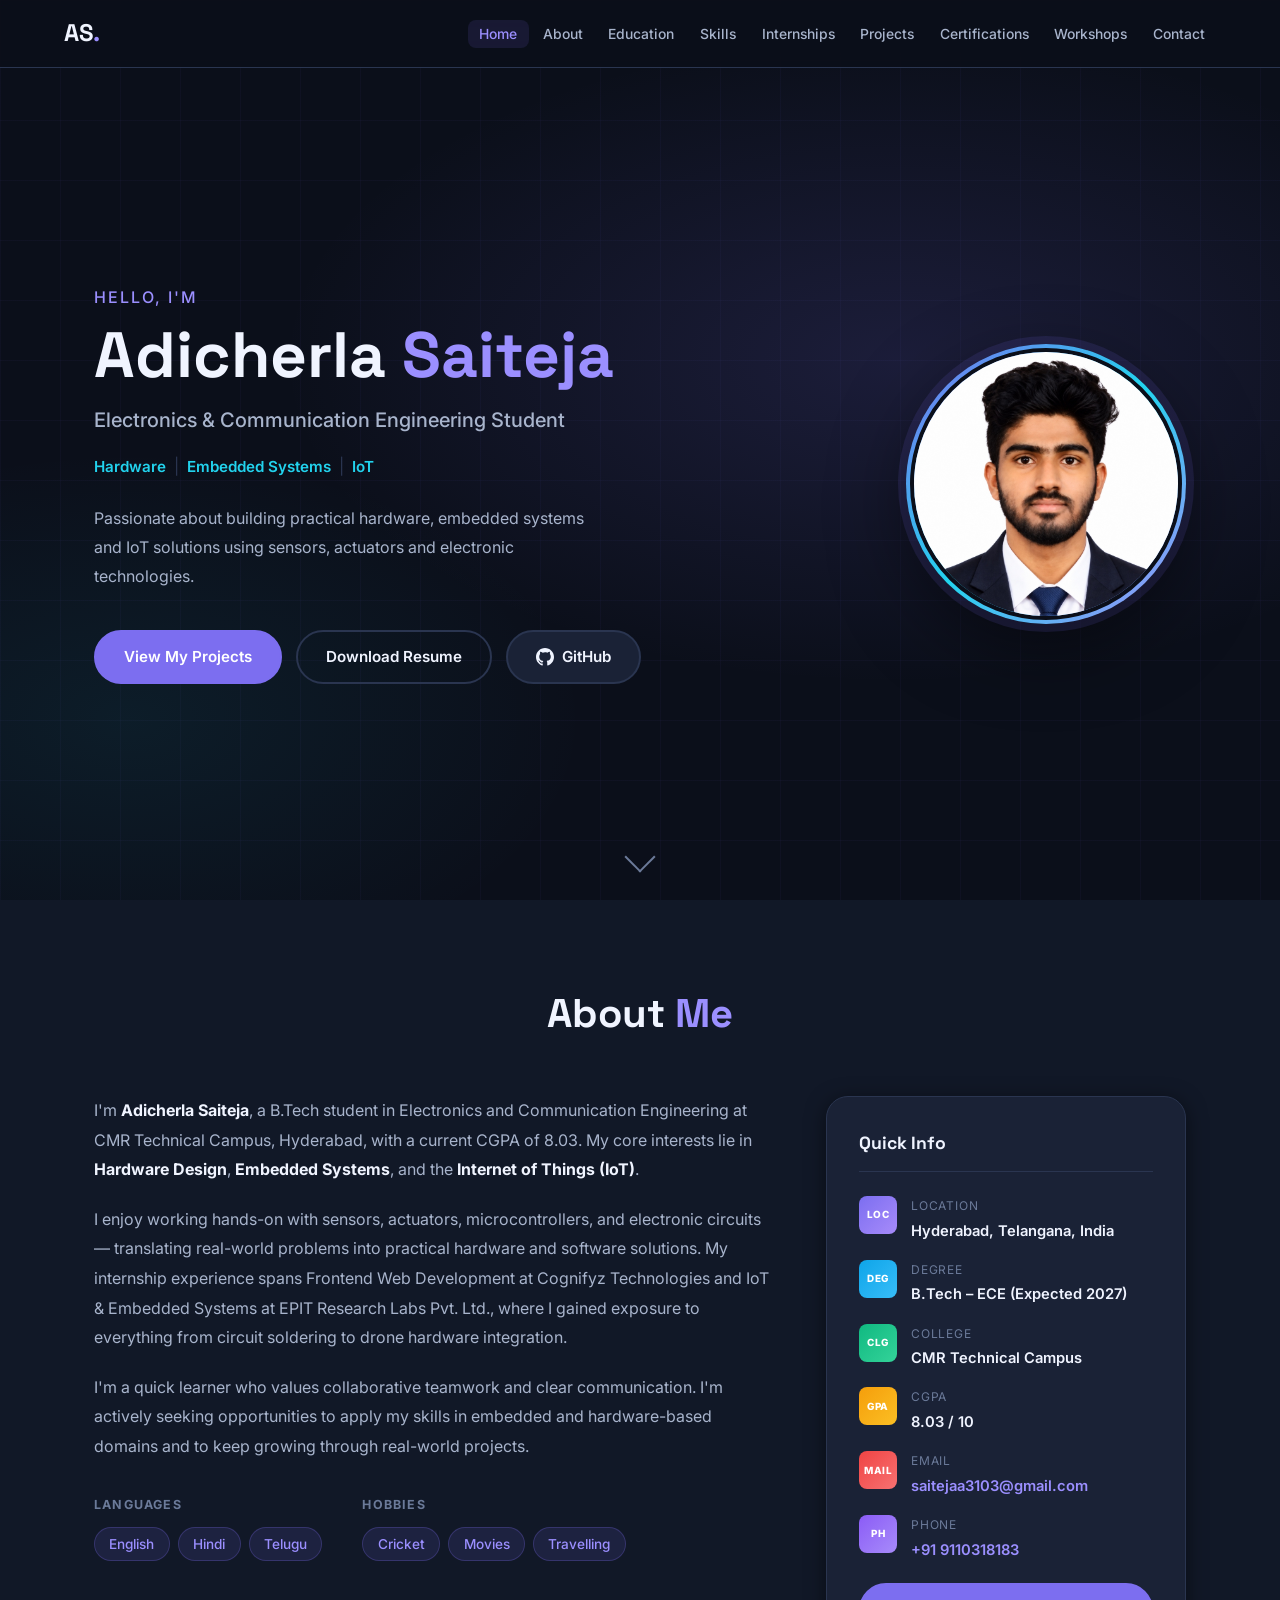
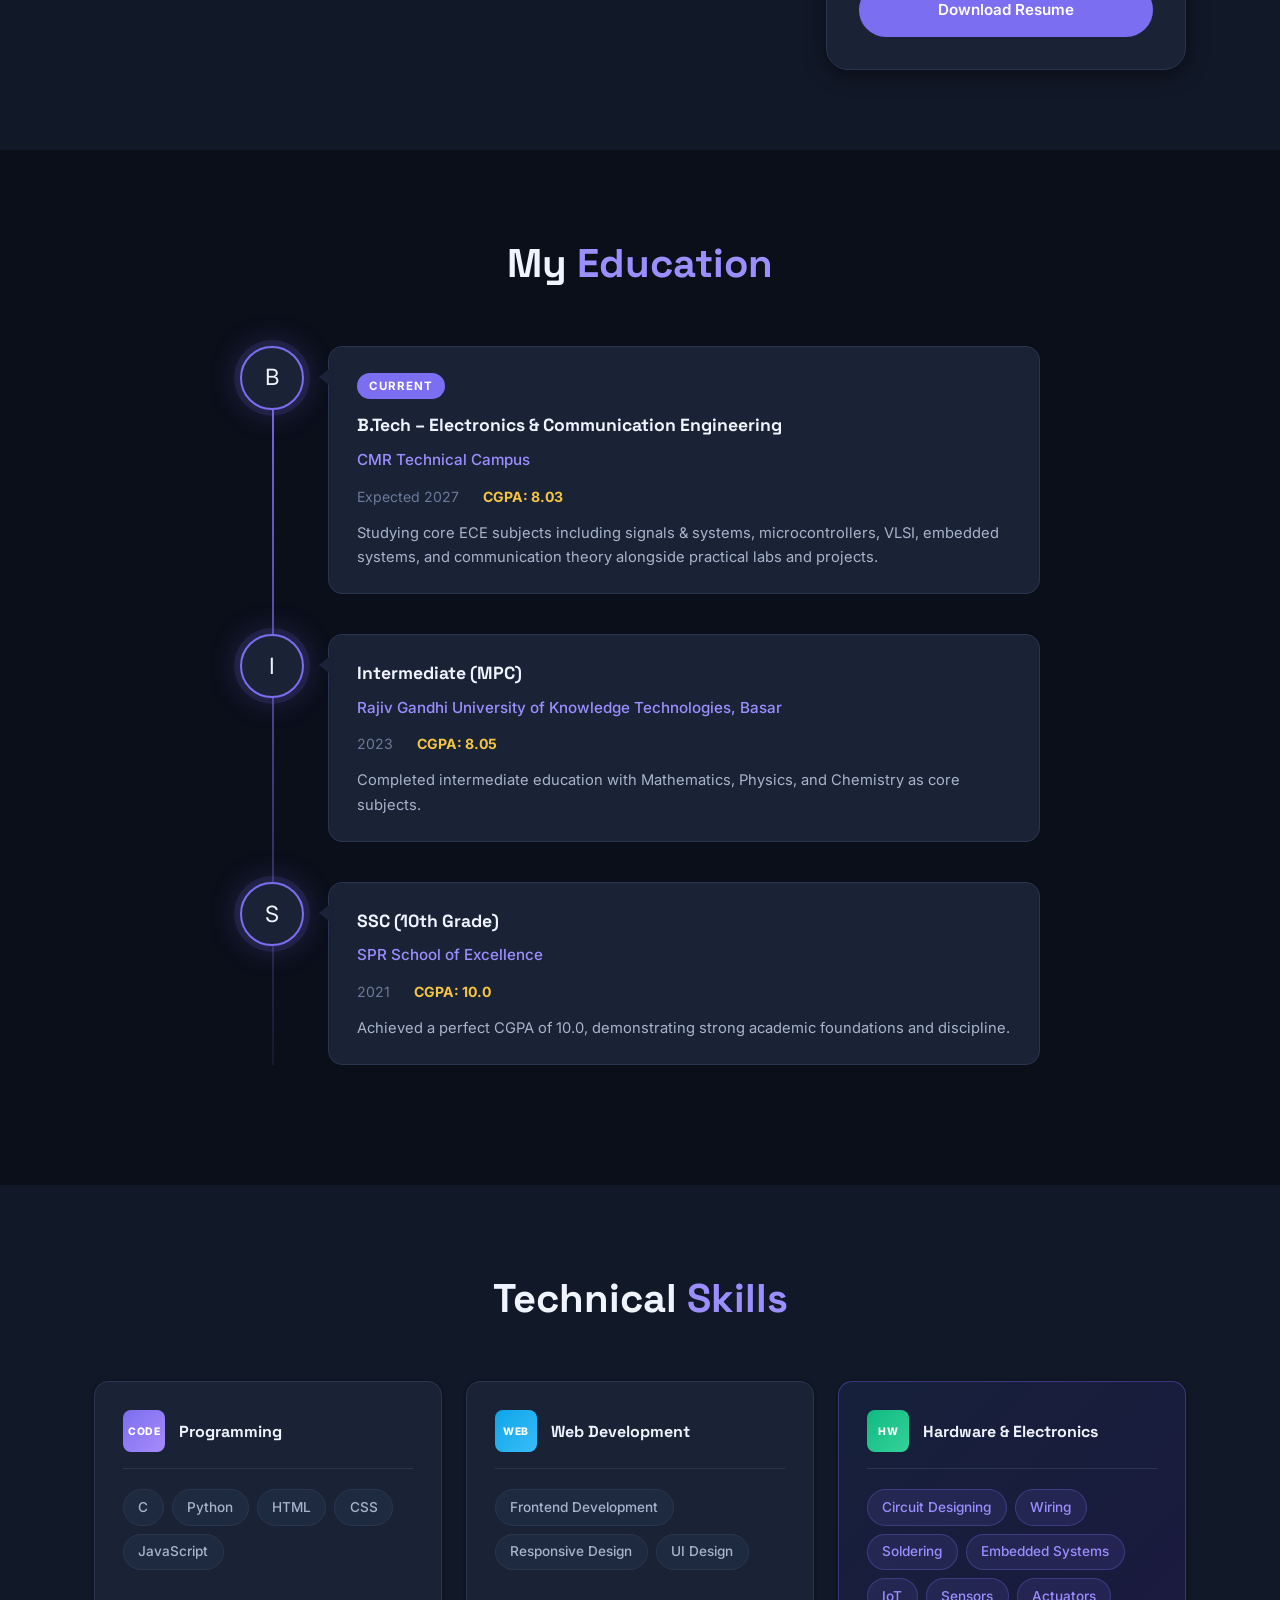
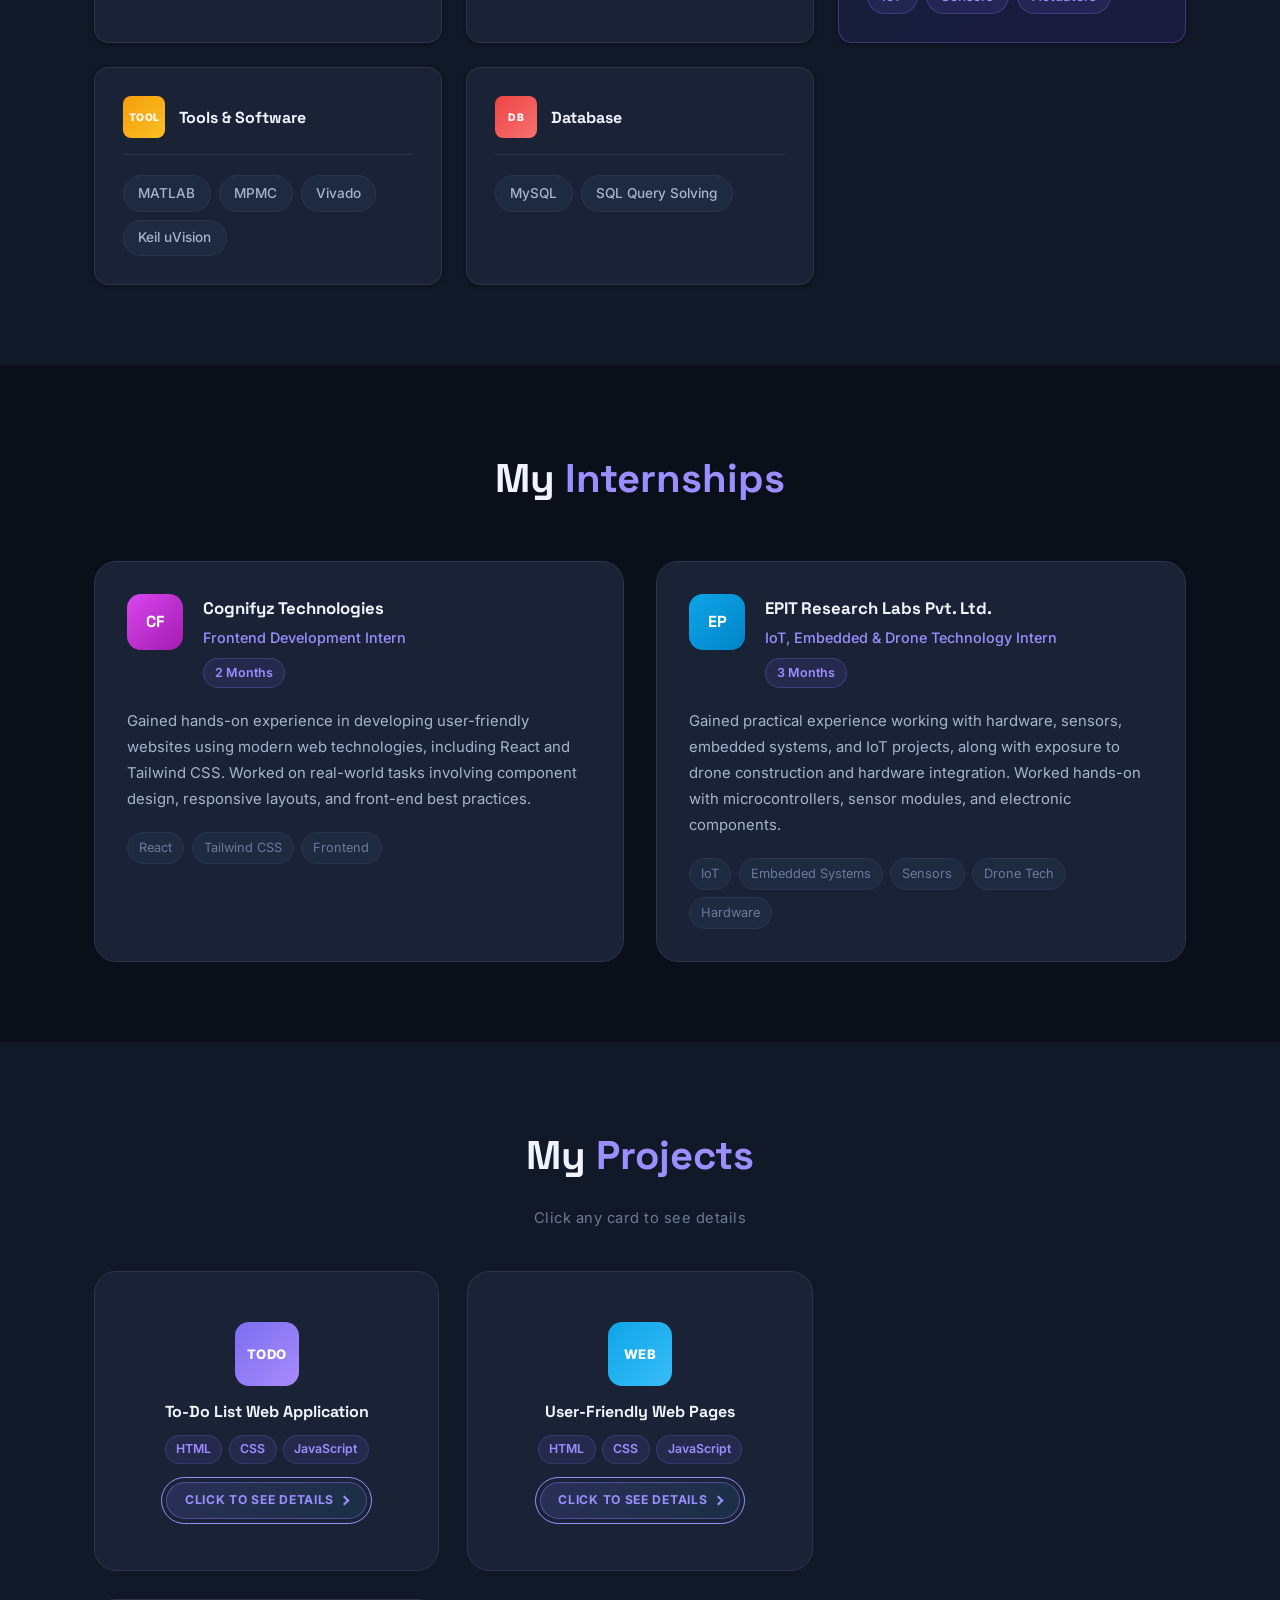
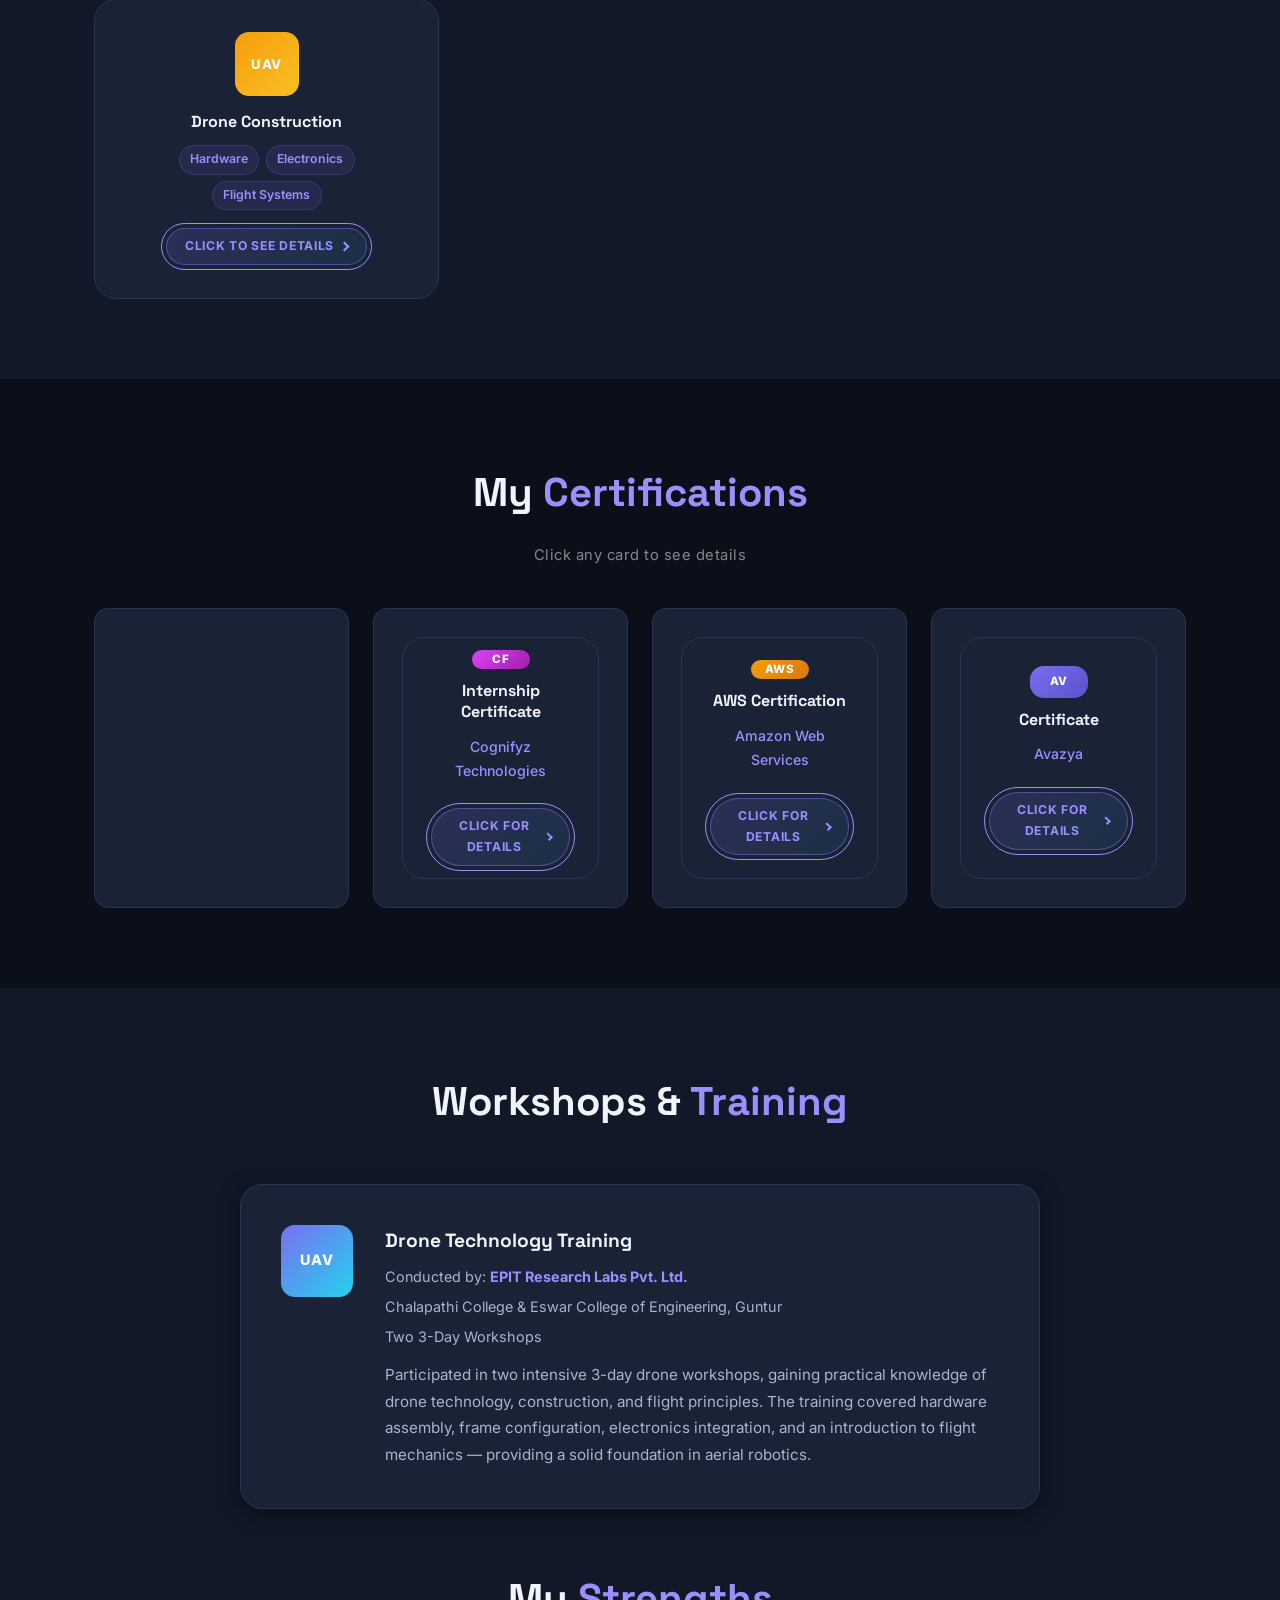
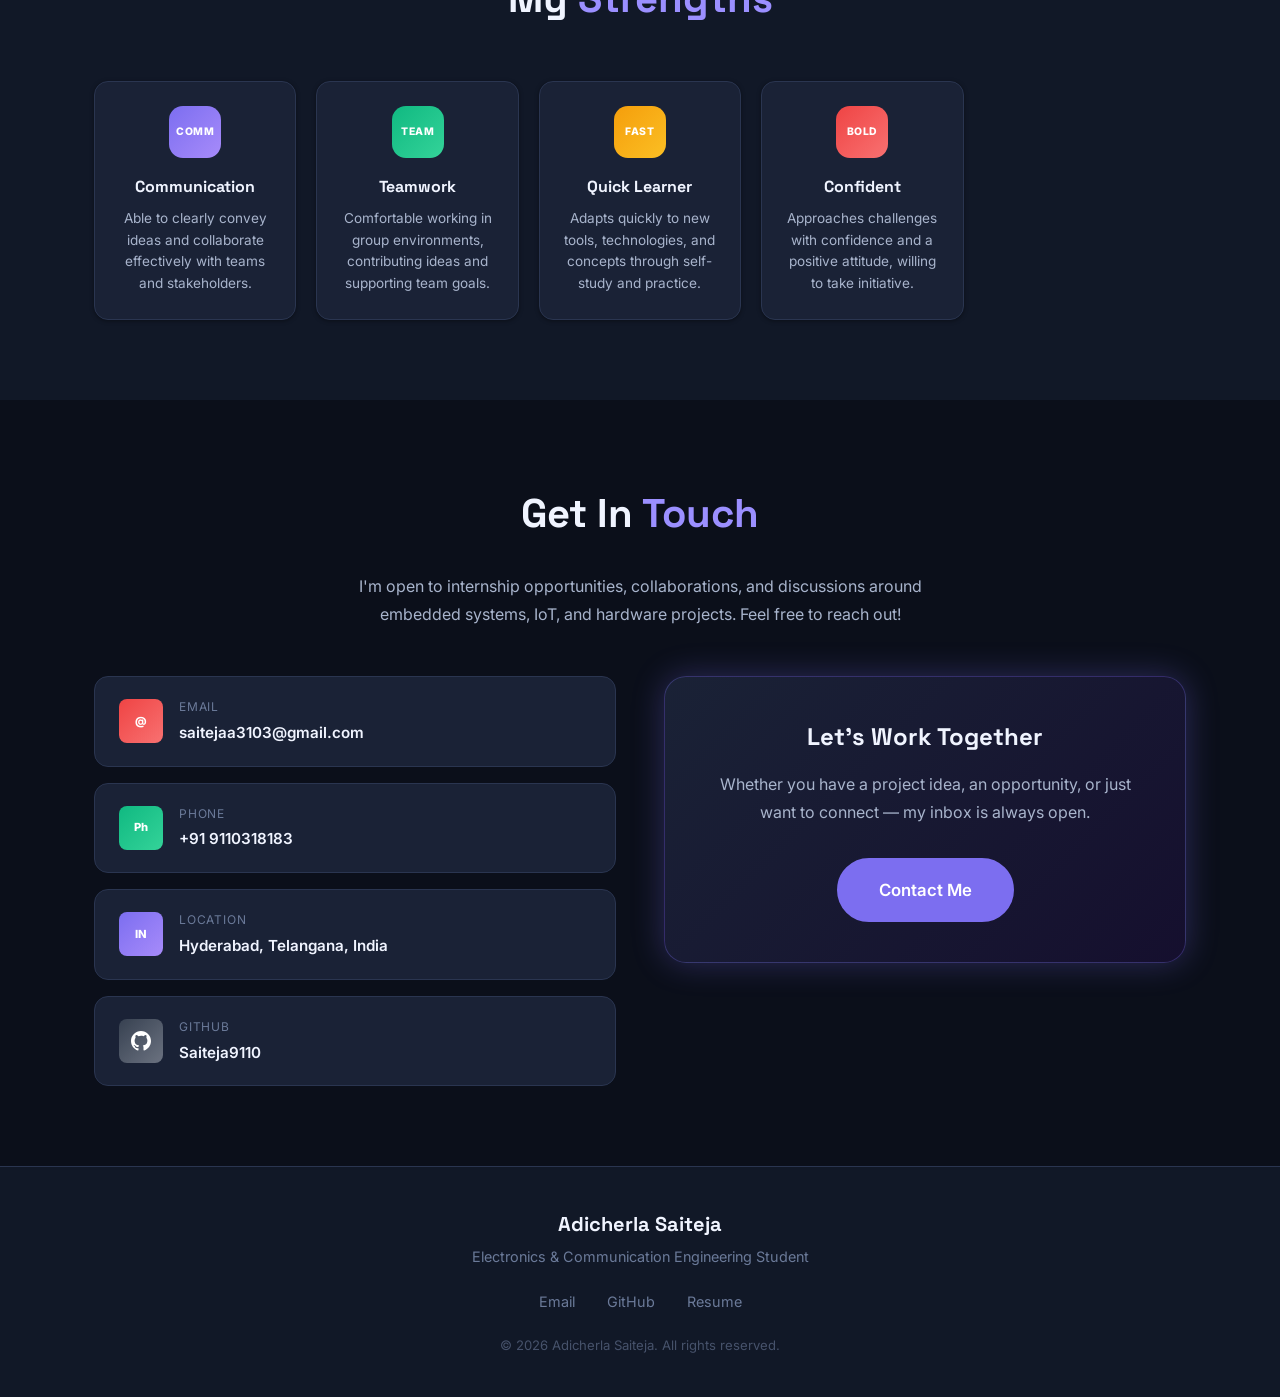
==== commit 3f9c4182: "Updated portfolio" ====
--- a/index.html
+++ b/index.html
@@ -708,3 +708,4 @@
   <script src="./script.js"></script>
 </body>
 </html>
+<!-- portfolio update -->
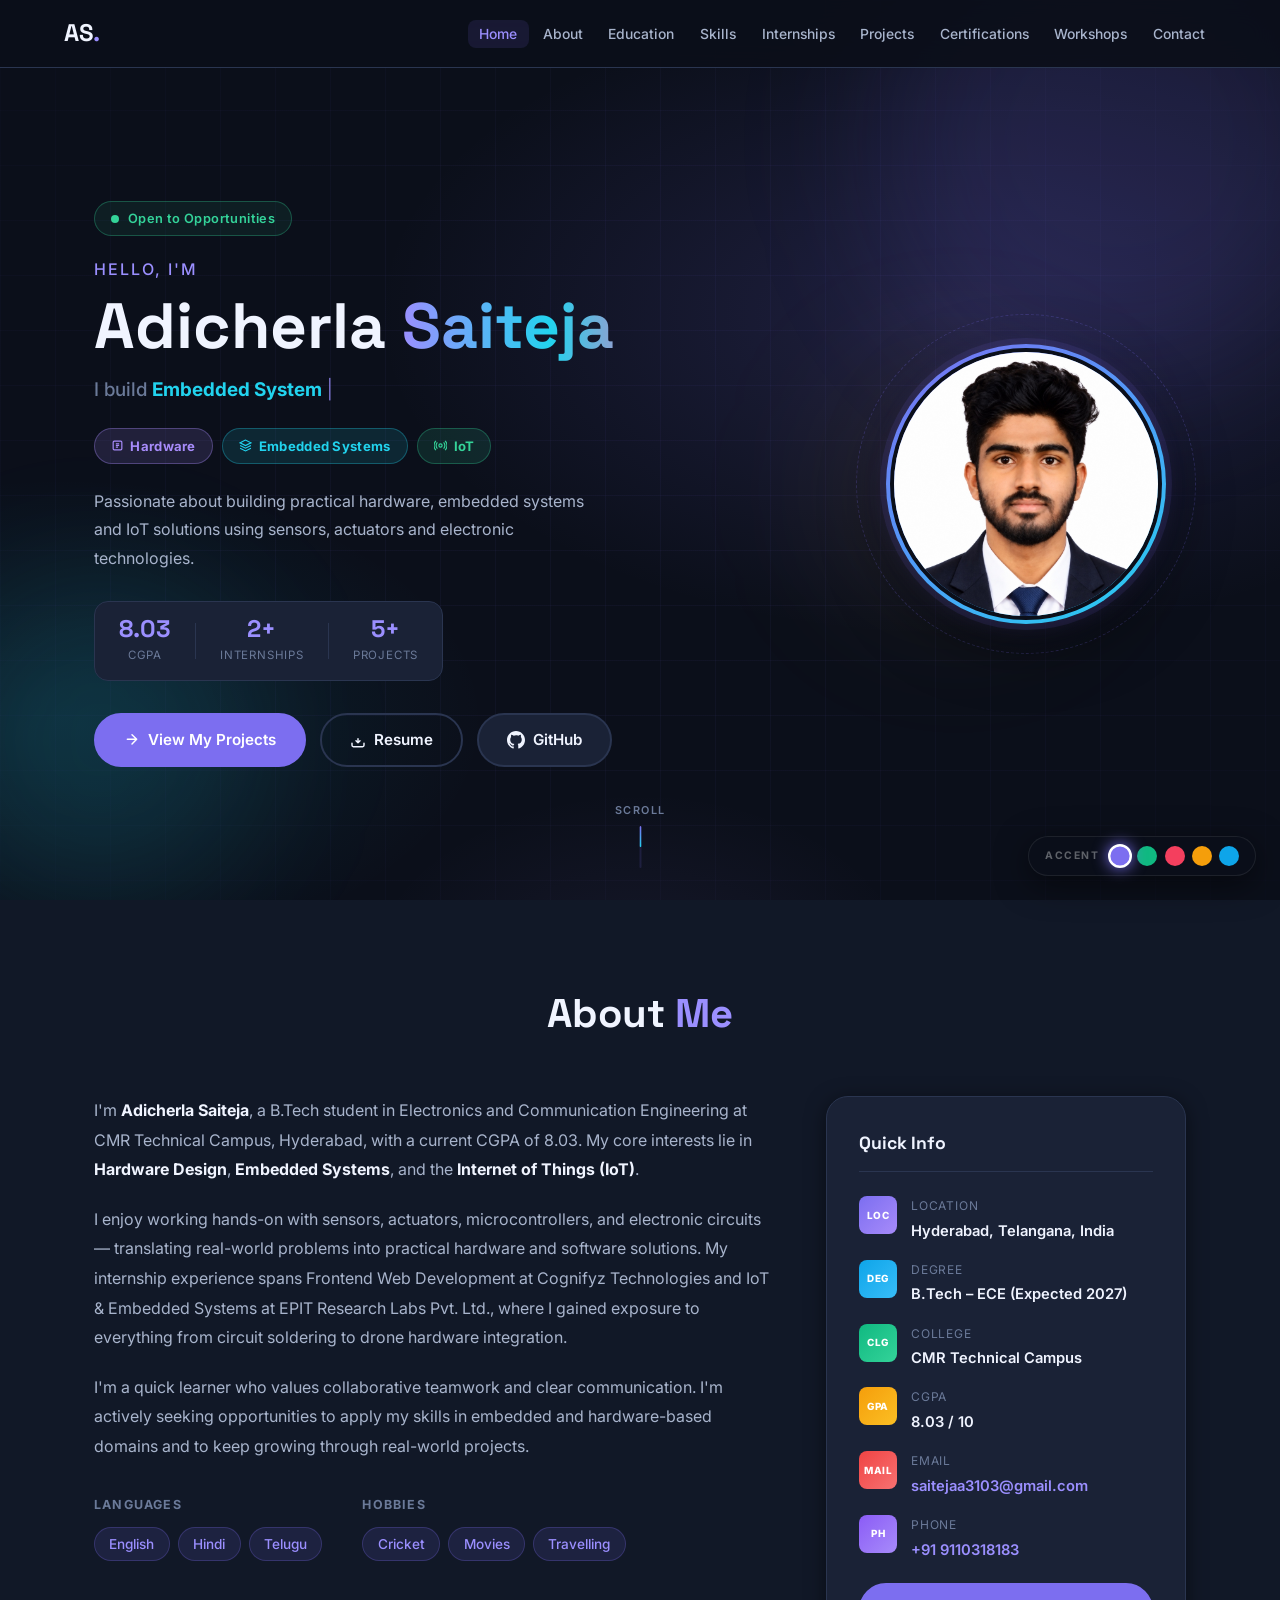
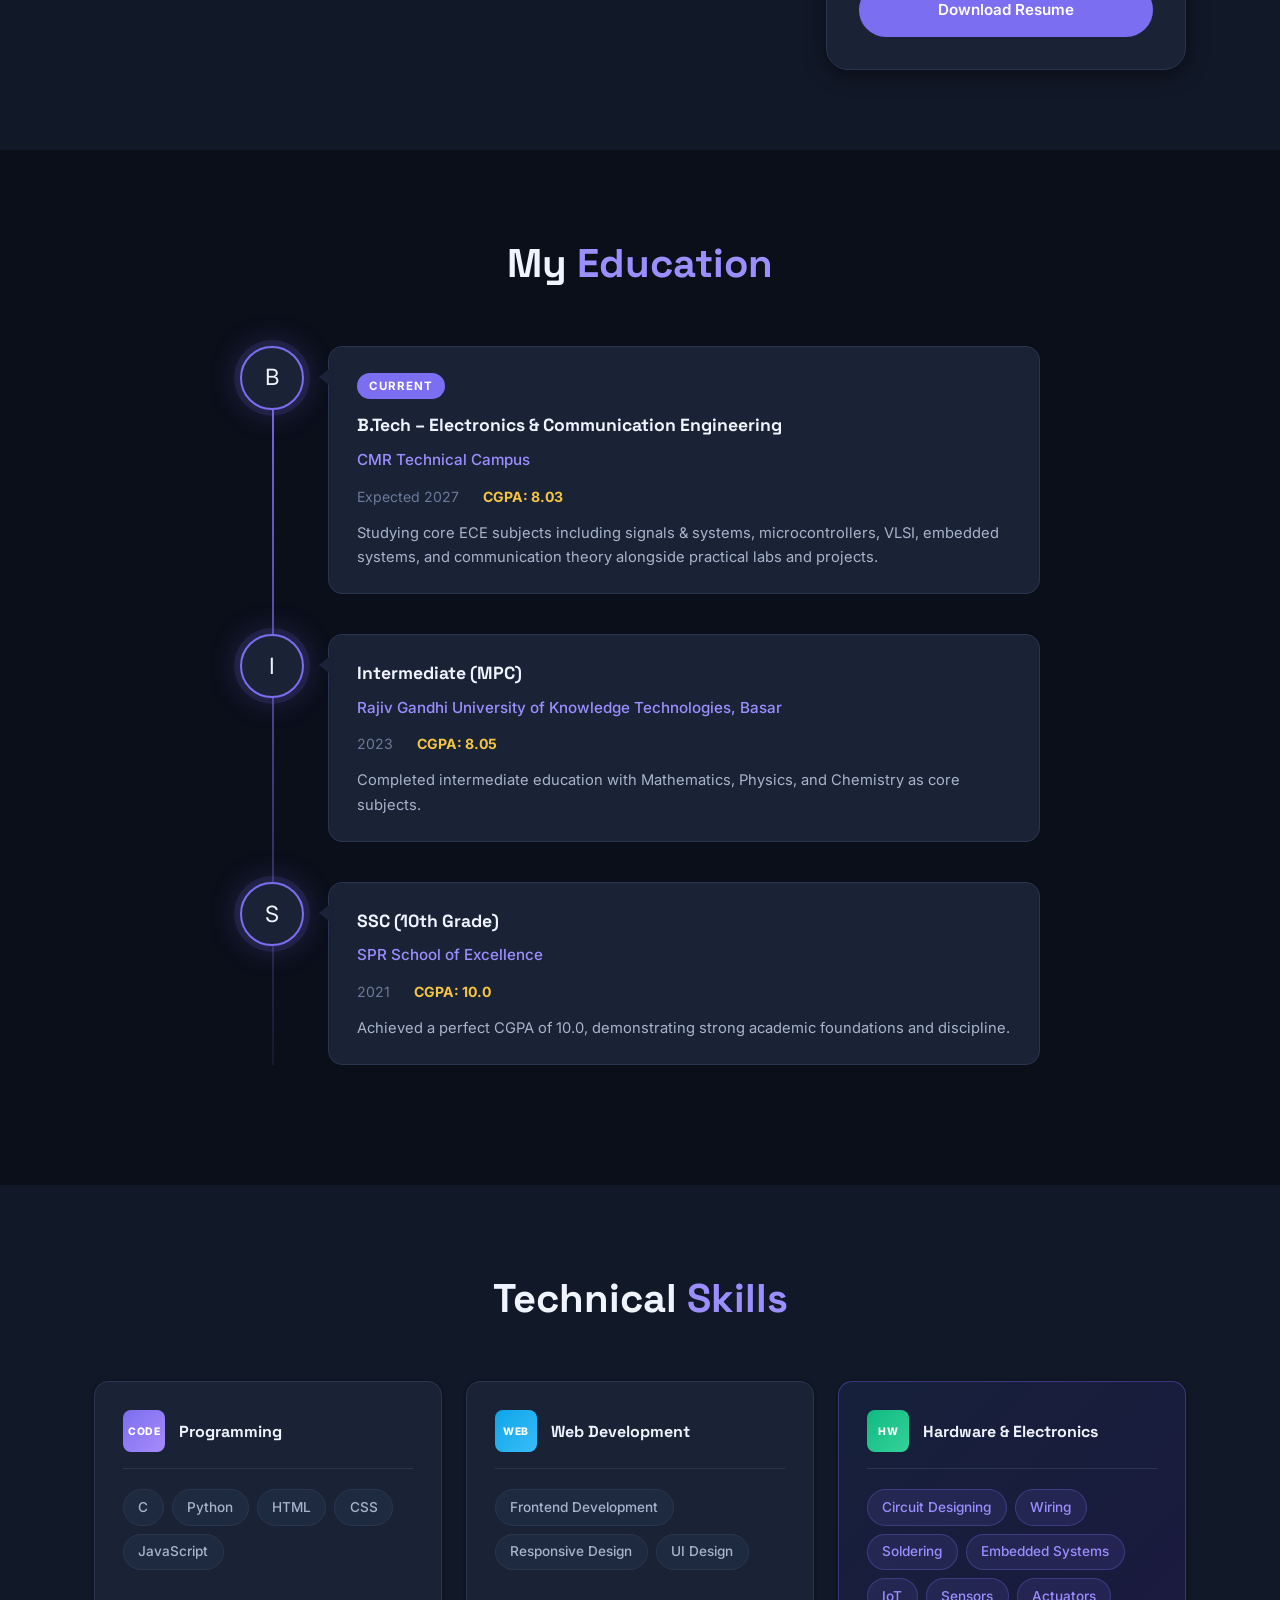
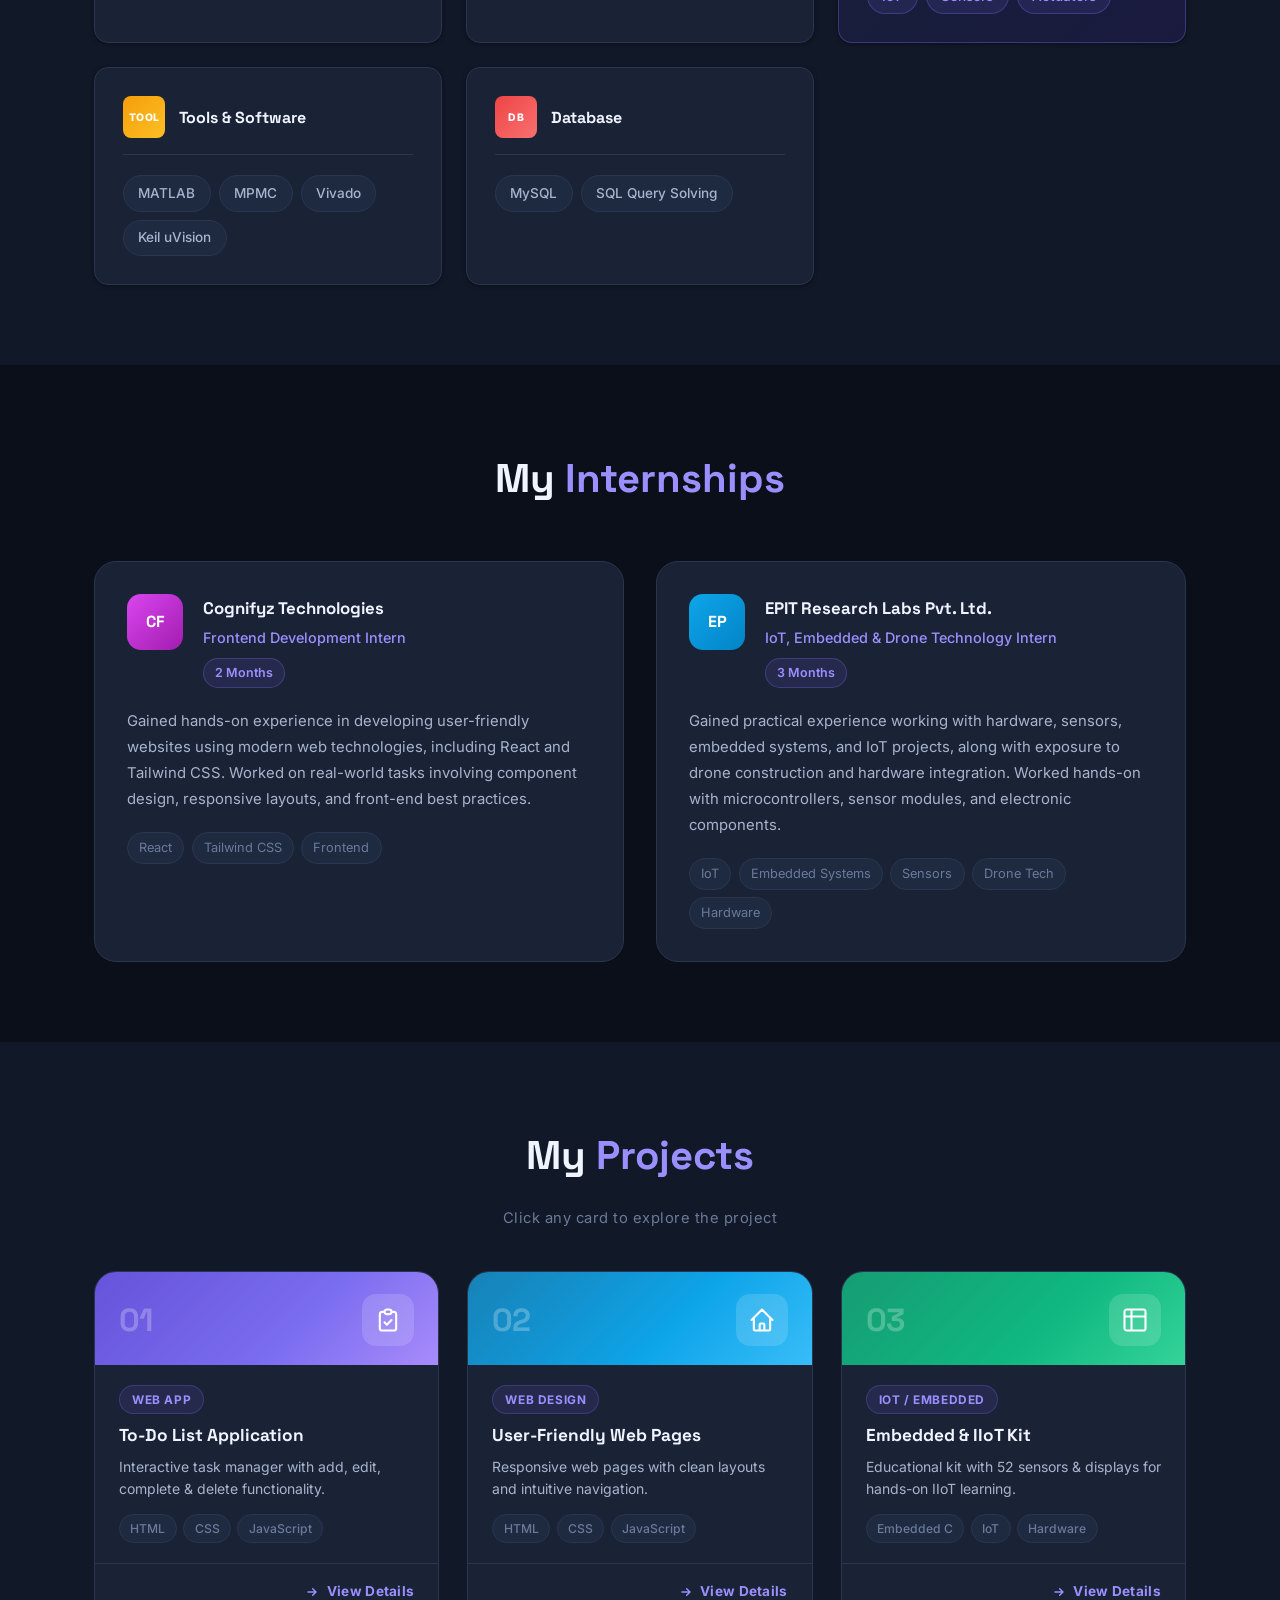
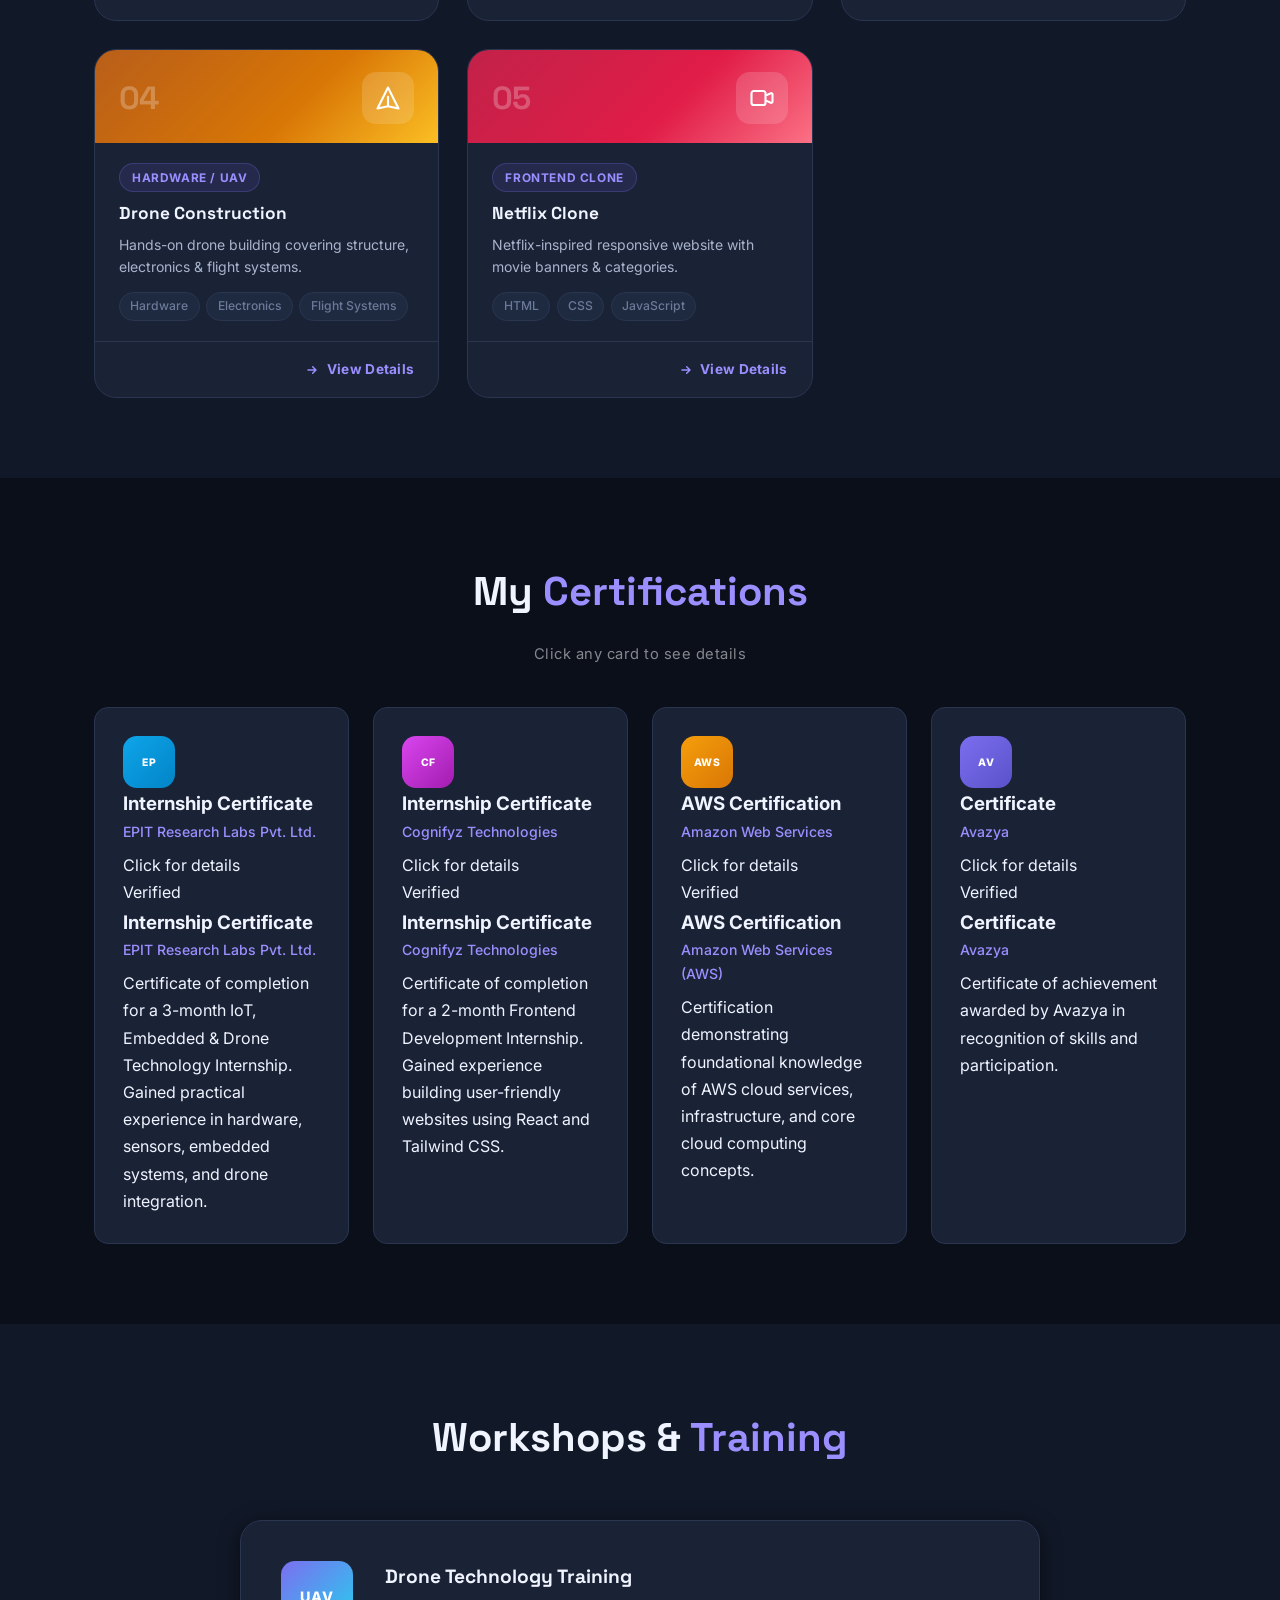
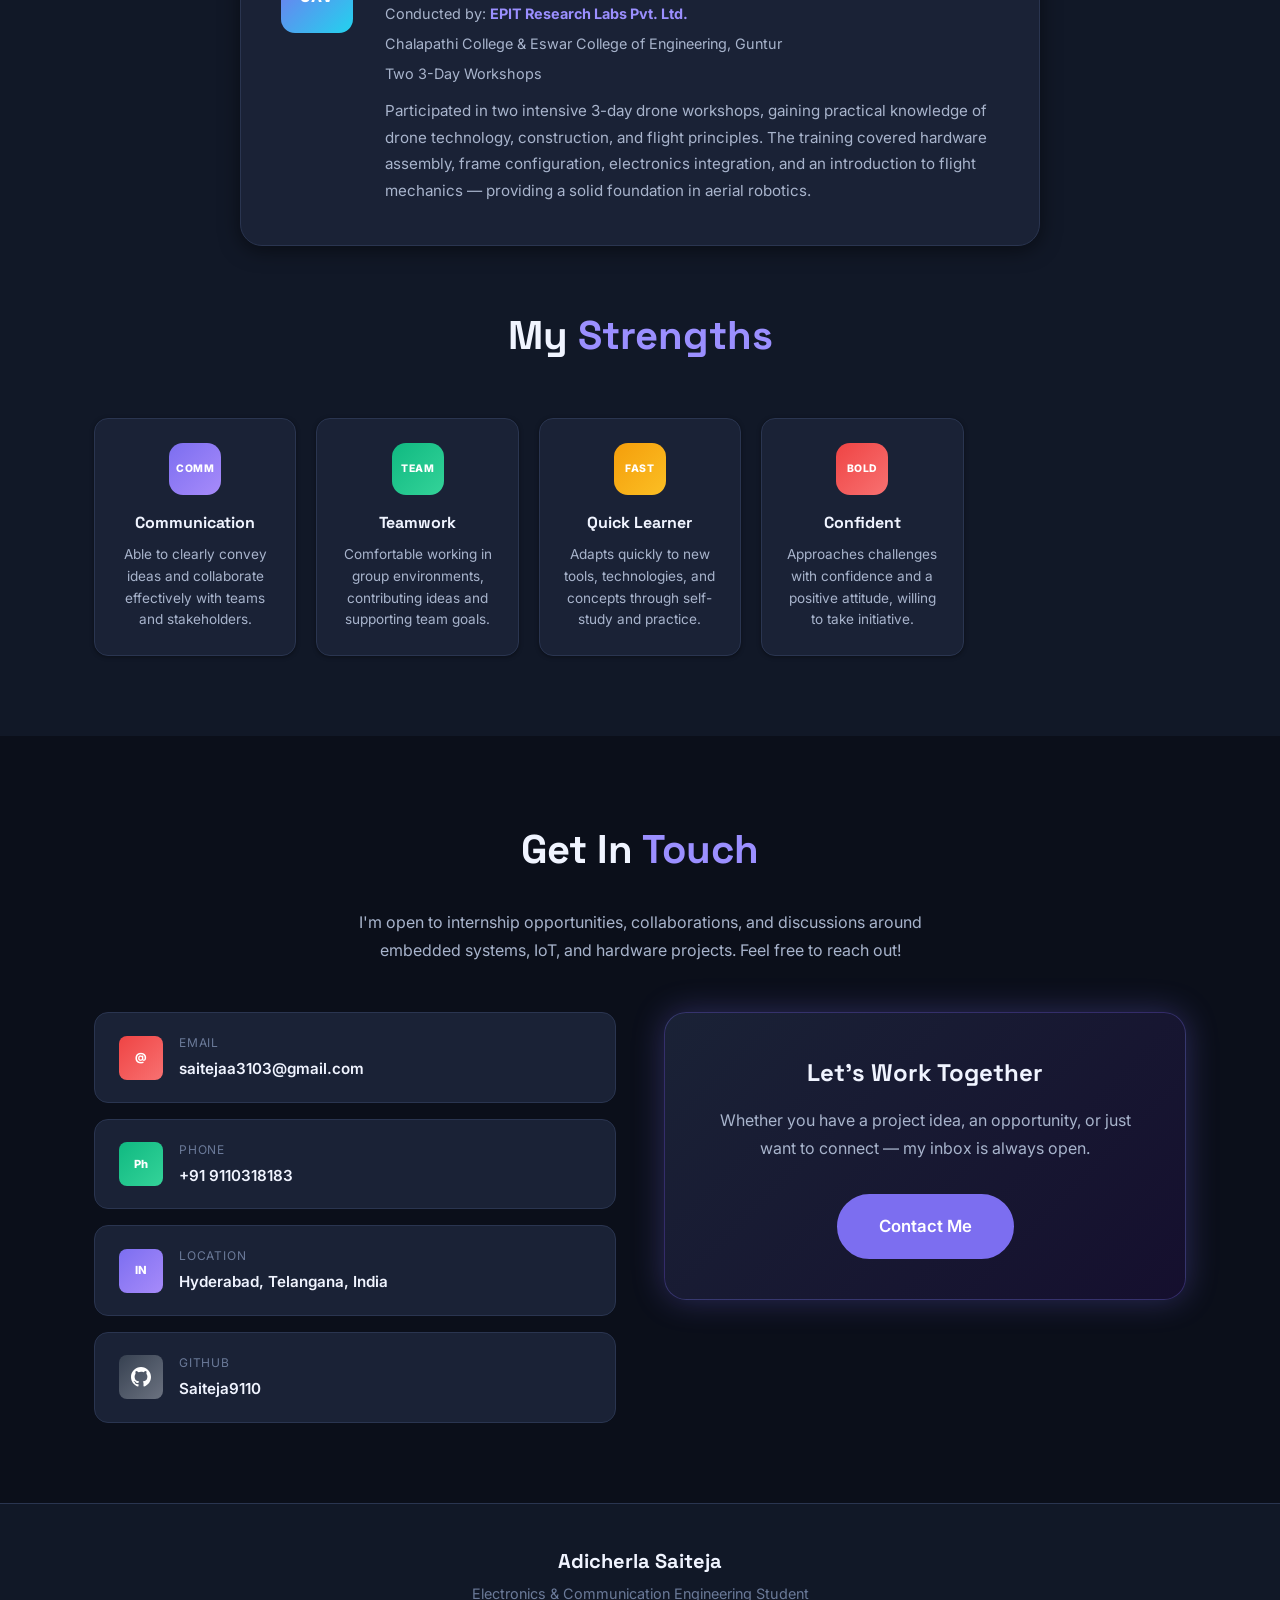
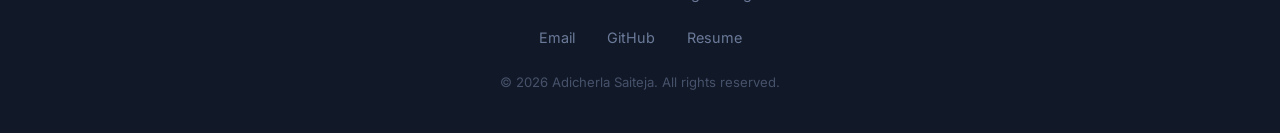
==== commit f498d0f5: "Updated portfolio" ====
--- a/index.html
+++ b/index.html
@@ -37,49 +37,114 @@
 
   <!-- HOME / HERO -->
   <section id="home" class="hero">
+    <!-- Animated floating blobs -->
+    <div class="hero-blob blob-1" aria-hidden="true"></div>
+    <div class="hero-blob blob-2" aria-hidden="true"></div>
+    <div class="hero-blob blob-3" aria-hidden="true"></div>
+
+    <!-- Floating tech particles -->
+    <div class="hero-particles" aria-hidden="true">
+      <span class="particle p-chip">⚙</span>
+      <span class="particle p-wave">〜</span>
+      <span class="particle p-volt">⚡</span>
+      <span class="particle p-micro">μ</span>
+      <span class="particle p-wifi">⊞</span>
+      <span class="particle p-drone">◈</span>
+    </div>
+
     <div class="hero-container">
       <div class="hero-content">
+        <div class="hero-badge">
+          <span class="badge-dot"></span>
+          <span>Open to Opportunities</span>
+        </div>
+
         <p class="hero-greeting">Hello, I'm</p>
-        <h1 class="hero-name">Adicherla <span class="accent">Saiteja</span></h1>
-        <h2 class="hero-title">Electronics &amp; Communication Engineering Student</h2>
+        <h1 class="hero-name">Adicherla <span class="accent name-shimmer">Saiteja</span></h1>
+
+        <div class="hero-typed-wrap">
+          <span class="hero-typed-prefix">I build </span>
+          <span class="hero-typed" id="heroTyped"></span>
+          <span class="hero-cursor">|</span>
+        </div>
+
         <div class="hero-tags">
-          <span class="tag">Hardware</span>
-          <span class="tag-sep">|</span>
-          <span class="tag">Embedded Systems</span>
-          <span class="tag-sep">|</span>
-          <span class="tag">IoT</span>
-        </div>
+          <span class="tag-pill hardware">
+            <svg width="13" height="13" viewBox="0 0 24 24" fill="none" stroke="currentColor" stroke-width="2.2"><rect x="4" y="4" width="16" height="16" rx="2"/><path d="M9 9h6M9 12h6M9 15h4"/></svg>
+            Hardware
+          </span>
+          <span class="tag-pill embedded">
+            <svg width="13" height="13" viewBox="0 0 24 24" fill="none" stroke="currentColor" stroke-width="2.2"><path d="M12 2L2 7l10 5 10-5-10-5zM2 17l10 5 10-5M2 12l10 5 10-5"/></svg>
+            Embedded Systems
+          </span>
+          <span class="tag-pill iot">
+            <svg width="13" height="13" viewBox="0 0 24 24" fill="none" stroke="currentColor" stroke-width="2.2"><circle cx="12" cy="12" r="3"/><path d="M6.3 6.3a8 8 0 000 11.4M17.7 6.3a8 8 0 010 11.4M3.5 3.5a12 12 0 000 17M20.5 3.5a12 12 0 010 17"/></svg>
+            IoT
+          </span>
+        </div>
+
         <p class="hero-desc">
           Passionate about building practical hardware, embedded systems and IoT solutions
           using sensors, actuators and electronic technologies.
         </p>
+
+        <!-- Stat counters -->
+        <div class="hero-stats">
+          <div class="hero-stat">
+            <span class="stat-num" data-target="8.03">0</span>
+            <span class="stat-label">CGPA</span>
+          </div>
+          <div class="stat-divider"></div>
+          <div class="hero-stat">
+            <span class="stat-num" data-target="2" data-suffix="+">0</span>
+            <span class="stat-label">Internships</span>
+          </div>
+          <div class="stat-divider"></div>
+          <div class="hero-stat">
+            <span class="stat-num" data-target="5" data-suffix="+">0</span>
+            <span class="stat-label">Projects</span>
+          </div>
+        </div>
+
         <div class="hero-buttons">
-          <a href="#projects" class="btn btn-primary">View My Projects</a>
-          <a href="./assets/resume.pdf" class="btn btn-outline" download>Download Resume</a>
+          <a href="#projects" class="btn btn-primary">
+            <svg width="16" height="16" viewBox="0 0 24 24" fill="none" stroke="currentColor" stroke-width="2.2"><path stroke-linecap="round" stroke-linejoin="round" d="M19 11H5m14 0l-7 7m7-7l-7-7"/></svg>
+            View My Projects
+          </a>
+          <a href="./assets/resume.pdf" class="btn btn-outline" download>
+            <svg width="16" height="16" viewBox="0 0 24 24" fill="none" stroke="currentColor" stroke-width="2.2"><path stroke-linecap="round" stroke-linejoin="round" d="M12 10v6m0 0l-3-3m3 3l3-3M3 17v3a2 2 0 002 2h14a2 2 0 002-2v-3"/></svg>
+            Resume
+          </a>
           <a href="https://github.com/Saiteja9110" class="btn btn-ghost" target="_blank" rel="noopener noreferrer">
-            <svg width="18" height="18" viewBox="0 0 24 24" fill="currentColor" aria-hidden="true">
-              <path d="M12 0C5.374 0 0 5.373 0 12c0 5.302 3.438 9.8 8.207 11.387.599.111.793-.261.793-.577v-2.234c-3.338.726-4.033-1.416-4.033-1.416-.546-1.387-1.333-1.756-1.333-1.756-1.089-.745.083-.729.083-.729 1.205.084 1.839 1.237 1.839 1.237 1.07 1.834 2.807 1.304 3.492.997.107-.775.418-1.305.762-1.604-2.665-.305-5.467-1.334-5.467-5.931 0-1.311.469-2.381 1.236-3.221-.124-.303-.535-1.524.117-3.176 0 0 1.008-.322 3.301 1.23A11.509 11.509 0 0112 5.803c1.02.005 2.047.138 3.006.404 2.291-1.552 3.297-1.23 3.297-1.23.653 1.653.242 2.874.118 3.176.77.84 1.235 1.911 1.235 3.221 0 4.609-2.807 5.624-5.479 5.921.43.372.823 1.102.823 2.222v3.293c0 .319.192.694.801.576C20.566 21.797 24 17.3 24 12c0-6.627-5.373-12-12-12z"/>
-            </svg>
+            <svg width="18" height="18" viewBox="0 0 24 24" fill="currentColor" aria-hidden="true"><path d="M12 0C5.374 0 0 5.373 0 12c0 5.302 3.438 9.8 8.207 11.387.599.111.793-.261.793-.577v-2.234c-3.338.726-4.033-1.416-4.033-1.416-.546-1.387-1.333-1.756-1.333-1.756-1.089-.745.083-.729.083-.729 1.205.084 1.839 1.237 1.839 1.237 1.07 1.834 2.807 1.304 3.492.997.107-.775.418-1.305.762-1.604-2.665-.305-5.467-1.334-5.467-5.931 0-1.311.469-2.381 1.236-3.221-.124-.303-.535-1.524.117-3.176 0 0 1.008-.322 3.301 1.23A11.509 11.509 0 0112 5.803c1.02.005 2.047.138 3.006.404 2.291-1.552 3.297-1.23 3.297-1.23.653 1.653.242 2.874.118 3.176.77.84 1.235 1.911 1.235 3.221 0 4.609-2.807 5.624-5.479 5.921.43.372.823 1.102.823 2.222v3.293c0 .319.192.694.801.576C20.566 21.797 24 17.3 24 12c0-6.627-5.373-12-12-12z"/></svg>
             GitHub
           </a>
         </div>
       </div>
+
+      <!-- Profile image — clean professional frame -->
       <div class="hero-image">
-        <div class="profile-ring">
-          <img
-            src="./assets/profile.jpg"
-            alt="Adicherla Saiteja Profile Photo"
-            class="profile-photo"
-            onerror="this.style.display='none'; this.parentElement.classList.add('no-photo');"
-          />
-          <div class="profile-initials" aria-hidden="true">AS</div>
-        </div>
-      </div>
-    </div>
+        <div class="profile-frame">
+          <div class="profile-ring">
+            <img
+              src="./assets/profile.jpg"
+              alt="Adicherla Saiteja Profile Photo"
+              class="profile-photo"
+              onerror="this.style.display='none'; this.parentElement.classList.add('no-photo');"
+            />
+            <div class="profile-initials" aria-hidden="true">AS</div>
+          </div>
+        </div>
+      </div>
+    </div>
+
     <div class="hero-scroll-indicator">
-      <div class="scroll-arrow"></div>
+      <span class="scroll-label">Scroll</span>
+      <div class="scroll-line"><div class="scroll-thumb"></div></div>
     </div>
   </section>
+
+
 
   <!-- ABOUT ME -->
   <section id="about" class="section section-light">
@@ -373,132 +438,171 @@
   <section id="projects" class="section section-light">
     <div class="container">
       <h2 class="section-title">My <span class="accent">Projects</span></h2>
-      <p class="section-subtitle">Click any card to see details</p>
+      <p class="section-subtitle">Click any card to explore the project</p>
       <div class="projects-grid">
 
         <!-- Project 1 -->
-        <div class="project-card" onclick="this.classList.toggle('flipped')">
-          <div class="card-inner">
-            <div class="card-front">
-              <div class="proj-icon-box p1">TODO</div>
-              <h3>To-Do List Web Application</h3>
-              <div class="project-tech">
-                <span class="tech-badge">HTML</span>
-                <span class="tech-badge">CSS</span>
-                <span class="tech-badge">JavaScript</span>
-              </div>
-              <div class="flip-hint">Click to see details</div>
-            </div>
-            <div class="card-back">
-              <div class="card-back-top">
-                <div class="proj-icon-box p1 small">TODO</div>
-                <h3>To-Do List Web Application</h3>
-              </div>
-              <p>Developed an interactive task management application with features to add, edit, complete, and delete tasks. Built with a clean and intuitive user interface.</p>
-              <a href="https://github.com/Saiteja9110/To-do-list" class="btn-view-project" target="_blank" rel="noopener noreferrer" onclick="event.stopPropagation()">View on GitHub</a>
-            </div>
-          </div>
-        </div>
+        <article class="proj-card" data-project="1" tabindex="0" role="button" aria-label="Open To-Do List project details">
+          <div class="proj-card-header p1-bg">
+            <span class="proj-number">01</span>
+            <div class="proj-header-icon">
+              <svg width="28" height="28" fill="none" viewBox="0 0 24 24" stroke="currentColor" stroke-width="1.8"><path stroke-linecap="round" stroke-linejoin="round" d="M9 5H7a2 2 0 00-2 2v12a2 2 0 002 2h10a2 2 0 002-2V7a2 2 0 00-2-2h-2M9 5a2 2 0 002 2h2a2 2 0 002-2M9 5a2 2 0 012-2h2a2 2 0 012 2m-6 9l2 2 4-4"/></svg>
+            </div>
+          </div>
+          <div class="proj-card-body">
+            <span class="proj-category-tag">Web App</span>
+            <h3 class="proj-title">To-Do List Application</h3>
+            <p class="proj-short-desc">Interactive task manager with add, edit, complete &amp; delete functionality.</p>
+            <div class="proj-tech-row">
+              <span class="proj-tech">HTML</span>
+              <span class="proj-tech">CSS</span>
+              <span class="proj-tech">JavaScript</span>
+            </div>
+          </div>
+          <div class="proj-card-footer">
+            <span class="proj-view-btn">
+              <svg width="16" height="16" fill="none" viewBox="0 0 24 24" stroke="currentColor" stroke-width="2.2"><path stroke-linecap="round" stroke-linejoin="round" d="M13 7l5 5m0 0l-5 5m5-5H6"/></svg>
+              View Details
+            </span>
+          </div>
+        </article>
 
         <!-- Project 2 -->
-        <div class="project-card" onclick="this.classList.toggle('flipped')">
-          <div class="card-inner">
-            <div class="card-front">
-              <div class="proj-icon-box p2">WEB</div>
-              <h3>User-Friendly Web Pages</h3>
-              <div class="project-tech">
-                <span class="tech-badge">HTML</span>
-                <span class="tech-badge">CSS</span>
-                <span class="tech-badge">JavaScript</span>
-              </div>
-              <div class="flip-hint">Click to see details</div>
-            </div>
-            <div class="card-back">
-              <div class="card-back-top">
-                <div class="proj-icon-box p2 small">WEB</div>
-                <h3>User-Friendly Web Pages</h3>
-              </div>
-              <p>Designed and developed responsive web pages focusing on clean layouts, easy navigation, and user-friendly interfaces for a smooth browsing experience.</p>
-              <a href="https://github.com/Saiteja9110/User-Friendly-web-page" class="btn-view-project" target="_blank" rel="noopener noreferrer" onclick="event.stopPropagation()">View on GitHub</a>
-            </div>
-          </div>
-        </div>
+        <article class="proj-card" data-project="2" tabindex="0" role="button" aria-label="Open User-Friendly Web Pages project details">
+          <div class="proj-card-header p2-bg">
+            <span class="proj-number">02</span>
+            <div class="proj-header-icon">
+              <svg width="28" height="28" fill="none" viewBox="0 0 24 24" stroke="currentColor" stroke-width="1.8"><path stroke-linecap="round" stroke-linejoin="round" d="M3 12l2-2m0 0l7-7 7 7M5 10v10a1 1 0 001 1h3m10-11l2 2m-2-2v10a1 1 0 01-1 1h-3m-6 0a1 1 0 001-1v-4a1 1 0 011-1h2a1 1 0 011 1v4a1 1 0 001 1m-6 0h6"/></svg>
+            </div>
+          </div>
+          <div class="proj-card-body">
+            <span class="proj-category-tag">Web Design</span>
+            <h3 class="proj-title">User-Friendly Web Pages</h3>
+            <p class="proj-short-desc">Responsive web pages with clean layouts and intuitive navigation.</p>
+            <div class="proj-tech-row">
+              <span class="proj-tech">HTML</span>
+              <span class="proj-tech">CSS</span>
+              <span class="proj-tech">JavaScript</span>
+            </div>
+          </div>
+          <div class="proj-card-footer">
+            <span class="proj-view-btn">
+              <svg width="16" height="16" fill="none" viewBox="0 0 24 24" stroke="currentColor" stroke-width="2.2"><path stroke-linecap="round" stroke-linejoin="round" d="M13 7l5 5m0 0l-5 5m5-5H6"/></svg>
+              View Details
+            </span>
+          </div>
+        </article>
 
         <!-- Project 3 -->
-        <div class="project-card" onclick="this.classList.toggle('flipped')">
-          <div class="card-inner">
-            <div class="card-front">
-              <div class="proj-icon-box p3">IoT</div>
-              <h3>Embedded &amp; IIoT Kit</h3>
-              <div class="project-tech">
-                <span class="tech-badge">Embedded C</span>
-                <span class="tech-badge">IoT</span>
-                <span class="tech-badge">Hardware</span>
-              </div>
-              <div class="flip-hint">Click to see details</div>
-            </div>
-            <div class="card-back">
-              <div class="card-back-top">
-                <div class="proj-icon-box p3 small">IoT</div>
-                <h3>Embedded &amp; IIoT Kit</h3>
-              </div>
-              <p>Developed an educational kit featuring 52 sensors, LCD, and TFT displays to provide hands-on learning in embedded systems and Industrial IoT (IIoT) concepts.</p>
-              <button class="btn-coming-soon" disabled onclick="event.stopPropagation()">Coming Soon</button>
-            </div>
-          </div>
-        </div>
+        <article class="proj-card" data-project="3" tabindex="0" role="button" aria-label="Open Embedded IIoT Kit project details">
+          <div class="proj-card-header p3-bg">
+            <span class="proj-number">03</span>
+            <div class="proj-header-icon">
+              <svg width="28" height="28" fill="none" viewBox="0 0 24 24" stroke="currentColor" stroke-width="1.8"><path stroke-linecap="round" stroke-linejoin="round" d="M9 3H5a2 2 0 00-2 2v4m6-6h10a2 2 0 012 2v4M9 3v18m0 0h10a2 2 0 002-2V9M9 21H5a2 2 0 01-2-2V9m0 0h18"/></svg>
+            </div>
+          </div>
+          <div class="proj-card-body">
+            <span class="proj-category-tag">IoT / Embedded</span>
+            <h3 class="proj-title">Embedded &amp; IIoT Kit</h3>
+            <p class="proj-short-desc">Educational kit with 52 sensors &amp; displays for hands-on IIoT learning.</p>
+            <div class="proj-tech-row">
+              <span class="proj-tech">Embedded C</span>
+              <span class="proj-tech">IoT</span>
+              <span class="proj-tech">Hardware</span>
+            </div>
+          </div>
+          <div class="proj-card-footer">
+            <span class="proj-view-btn">
+              <svg width="16" height="16" fill="none" viewBox="0 0 24 24" stroke="currentColor" stroke-width="2.2"><path stroke-linecap="round" stroke-linejoin="round" d="M13 7l5 5m0 0l-5 5m5-5H6"/></svg>
+              View Details
+            </span>
+          </div>
+        </article>
 
         <!-- Project 4 -->
-        <div class="project-card" onclick="this.classList.toggle('flipped')">
-          <div class="card-inner">
-            <div class="card-front">
-              <div class="proj-icon-box p4">UAV</div>
-              <h3>Drone Construction</h3>
-              <div class="project-tech">
-                <span class="tech-badge">Hardware</span>
-                <span class="tech-badge">Electronics</span>
-                <span class="tech-badge">Flight Systems</span>
-              </div>
-              <div class="flip-hint">Click to see details</div>
-            </div>
-            <div class="card-back">
-              <div class="card-back-top">
-                <div class="proj-icon-box p4 small">UAV</div>
-                <h3>Drone Construction</h3>
-              </div>
-              <p>Gained practical knowledge of drone structure, flight principles, and hardware integration through hands-on drone construction and training sessions conducted by EPIT Research Labs.</p>
-              <a href="https://github.com/Saiteja9110/Drone-Construction" class="btn-view-project" target="_blank" rel="noopener noreferrer" onclick="event.stopPropagation()">View on GitHub</a>
-            </div>
-          </div>
-        </div>
+        <article class="proj-card" data-project="4" tabindex="0" role="button" aria-label="Open Drone Construction project details">
+          <div class="proj-card-header p4-bg">
+            <span class="proj-number">04</span>
+            <div class="proj-header-icon">
+              <svg width="28" height="28" fill="none" viewBox="0 0 24 24" stroke="currentColor" stroke-width="1.8"><path stroke-linecap="round" stroke-linejoin="round" d="M12 19l9 2-9-18-9 18 9-2zm0 0v-8"/></svg>
+            </div>
+          </div>
+          <div class="proj-card-body">
+            <span class="proj-category-tag">Hardware / UAV</span>
+            <h3 class="proj-title">Drone Construction</h3>
+            <p class="proj-short-desc">Hands-on drone building covering structure, electronics &amp; flight systems.</p>
+            <div class="proj-tech-row">
+              <span class="proj-tech">Hardware</span>
+              <span class="proj-tech">Electronics</span>
+              <span class="proj-tech">Flight Systems</span>
+            </div>
+          </div>
+          <div class="proj-card-footer">
+            <span class="proj-view-btn">
+              <svg width="16" height="16" fill="none" viewBox="0 0 24 24" stroke="currentColor" stroke-width="2.2"><path stroke-linecap="round" stroke-linejoin="round" d="M13 7l5 5m0 0l-5 5m5-5H6"/></svg>
+              View Details
+            </span>
+          </div>
+        </article>
 
         <!-- Project 5 -->
-        <div class="project-card" onclick="this.classList.toggle('flipped')">
-          <div class="card-inner">
-            <div class="card-front">
-              <div class="proj-icon-box p5">OTT</div>
-              <h3>Netflix Clone</h3>
-              <div class="project-tech">
-                <span class="tech-badge">HTML</span>
-                <span class="tech-badge">CSS</span>
-                <span class="tech-badge">JavaScript</span>
-              </div>
-              <div class="flip-hint">Click to see details</div>
-            </div>
-            <div class="card-back">
-              <div class="card-back-top">
-                <div class="proj-icon-box p5 small">OTT</div>
-                <h3>Netflix Clone</h3>
-              </div>
-              <p>Developed a responsive Netflix-inspired website featuring a modern UI, movie categories, banners, navigation, and mobile-friendly layouts closely matching the original experience.</p>
-              <a href="https://github.com/Saiteja9110/Telugu-Movie-Clone" class="btn-view-project" target="_blank" rel="noopener noreferrer" onclick="event.stopPropagation()">View on GitHub</a>
-            </div>
-          </div>
-        </div>
+        <article class="proj-card" data-project="5" tabindex="0" role="button" aria-label="Open Netflix Clone project details">
+          <div class="proj-card-header p5-bg">
+            <span class="proj-number">05</span>
+            <div class="proj-header-icon">
+              <svg width="28" height="28" fill="none" viewBox="0 0 24 24" stroke="currentColor" stroke-width="1.8"><path stroke-linecap="round" stroke-linejoin="round" d="M15 10l4.553-2.069A1 1 0 0121 8.82v6.36a1 1 0 01-1.447.89L15 14M5 18h8a2 2 0 002-2V8a2 2 0 00-2-2H5a2 2 0 00-2 2v8a2 2 0 002 2z"/></svg>
+            </div>
+          </div>
+          <div class="proj-card-body">
+            <span class="proj-category-tag">Frontend Clone</span>
+            <h3 class="proj-title">Netflix Clone</h3>
+            <p class="proj-short-desc">Netflix-inspired responsive website with movie banners &amp; categories.</p>
+            <div class="proj-tech-row">
+              <span class="proj-tech">HTML</span>
+              <span class="proj-tech">CSS</span>
+              <span class="proj-tech">JavaScript</span>
+            </div>
+          </div>
+          <div class="proj-card-footer">
+            <span class="proj-view-btn">
+              <svg width="16" height="16" fill="none" viewBox="0 0 24 24" stroke="currentColor" stroke-width="2.2"><path stroke-linecap="round" stroke-linejoin="round" d="M13 7l5 5m0 0l-5 5m5-5H6"/></svg>
+              View Details
+            </span>
+          </div>
+        </article>
 
       </div>
     </div>
   </section>
+
+  <!-- PROJECT DETAIL MODAL -->
+  <div class="proj-modal-overlay" id="projModal" role="dialog" aria-modal="true" aria-labelledby="modalTitle">
+    <div class="proj-modal" id="projModalBox">
+      <button class="proj-modal-close" id="projModalClose" aria-label="Close modal">
+        <svg width="20" height="20" fill="none" viewBox="0 0 24 24" stroke="currentColor" stroke-width="2.5"><path stroke-linecap="round" stroke-linejoin="round" d="M6 18L18 6M6 6l12 12"/></svg>
+      </button>
+      <div class="proj-modal-header" id="projModalHeader">
+        <div class="proj-modal-icon" id="projModalIcon"></div>
+        <div>
+          <span class="proj-modal-category" id="projModalCategory"></span>
+          <h2 class="proj-modal-title" id="modalTitle"></h2>
+        </div>
+      </div>
+      <div class="proj-modal-body">
+        <p class="proj-modal-desc" id="projModalDesc"></p>
+        <div class="proj-modal-section">
+          <h4>Technologies Used</h4>
+          <div class="proj-modal-tech" id="projModalTech"></div>
+        </div>
+        <div class="proj-modal-section" id="projModalHighlightsWrap">
+          <h4>Key Highlights</h4>
+          <ul class="proj-modal-highlights" id="projModalHighlights"></ul>
+        </div>
+      </div>
+      <div class="proj-modal-actions" id="projModalActions"></div>
+    </div>
+  </div>
+
 
   <!-- CERTIFICATIONS -->
   <section id="certifications" class="section section-dark">
--- a/style.css
+++ b/style.css
@@ -1,11 +1,11 @@
-/* =====================================================
-   ADICHERLA SAITEJA – PORTFOLIO STYLESHEET
-   Theme: Full Dark — Charcoal + Navy + Purple Accents
+﻿/* =====================================================
+   ADICHERLA SAITEJA ÃƒÂ¢Ã¢â€šÂ¬Ã¢â‚¬Å“ PORTFOLIO STYLESHEET
+   Theme: Full Dark ÃƒÂ¢Ã¢â€šÂ¬Ã¢â‚¬Â Charcoal + Navy + Purple Accents
    ===================================================== */
 
 /* ---- CSS CUSTOM PROPERTIES ---- */
 :root {
-  /* Dark backgrounds — layered depth */
+  /* Dark backgrounds ÃƒÂ¢Ã¢â€šÂ¬Ã¢â‚¬Â layered depth */
   --bg-base:     #0b0f1a;   /* deepest background */
   --bg-surface:  #111827;   /* card/section surface */
   --bg-elevated: #1a2236;   /* elevated cards */
@@ -234,10 +234,7 @@
    ===================================================== */
 .hero {
   min-height: 100vh;
-  background:
-    radial-gradient(ellipse 80% 60% at 70% 40%, rgba(124,110,240,.15) 0%, transparent 60%),
-    radial-gradient(ellipse 60% 50% at 10% 80%, rgba(34,211,238,.07) 0%, transparent 60%),
-    var(--bg-base);
+  background: var(--bg-base);
   display: flex;
   align-items: center;
   padding-top: var(--nav-height);
@@ -245,18 +242,95 @@
   overflow: hidden;
 }
 
-/* Decorative grid overlay */
+/* ---- Rich layered background ---- */
 .hero::before {
   content: '';
   position: absolute;
   inset: 0;
+  background:
+    radial-gradient(ellipse 70% 55% at 75% 35%, rgba(124,110,240,.18) 0%, transparent 65%),
+    radial-gradient(ellipse 55% 45% at 5%  80%, rgba(34,211,238,.10) 0%,  transparent 60%),
+    radial-gradient(ellipse 40% 40% at 50% 110%, rgba(167,139,250,.08) 0%, transparent 55%);
+  pointer-events: none;
+  z-index: 0;
+}
+
+/* Decorative grid overlay */
+.hero::after {
+  content: '';
+  position: absolute;
+  inset: 0;
   background-image:
-    linear-gradient(rgba(124,110,240,.04) 1px, transparent 1px),
-    linear-gradient(90deg, rgba(124,110,240,.04) 1px, transparent 1px);
-  background-size: 60px 60px;
+    linear-gradient(rgba(124,110,240,.05) 1px, transparent 1px),
+    linear-gradient(90deg, rgba(124,110,240,.05) 1px, transparent 1px);
+  background-size: 55px 55px;
   pointer-events: none;
-}
-
+  z-index: 0;
+  mask-image: radial-gradient(ellipse 80% 80% at 50% 50%, black 40%, transparent 100%);
+}
+
+/* ---- Floating blobs ---- */
+.hero-blob {
+  position: absolute;
+  border-radius: 50%;
+  filter: blur(70px);
+  pointer-events: none;
+  z-index: 0;
+}
+.blob-1 {
+  width: 480px; height: 480px;
+  background: rgba(124,110,240,.14);
+  top: -100px; right: -80px;
+  animation: blobFloat 10s ease-in-out infinite;
+}
+.blob-2 {
+  width: 320px; height: 320px;
+  background: rgba(34,211,238,.10);
+  bottom: 0px; left: -60px;
+  animation: blobFloat 13s ease-in-out infinite reverse;
+}
+.blob-3 {
+  width: 260px; height: 260px;
+  background: rgba(244,197,66,.07);
+  top: 40%; right: 15%;
+  animation: blobFloat 8s ease-in-out infinite 2s;
+}
+@keyframes blobFloat {
+  0%, 100% { transform: translate(0,0) scale(1); }
+  33%       { transform: translate(20px,-20px) scale(1.05); }
+  66%       { transform: translate(-15px,15px) scale(0.97); }
+}
+
+/* ---- Floating tech particles ---- */
+.hero-particles {
+  position: absolute;
+  inset: 0;
+  pointer-events: none;
+  z-index: 0;
+}
+.particle {
+  position: absolute;
+  font-size: 1.1rem;
+  opacity: 0;
+  color: var(--purple-bright);
+  animation: particleDrift 12s ease-in-out infinite;
+  user-select: none;
+}
+.p-chip  { top: 18%; left:  8%; animation-delay: 0s;   color: #9b8fff; }
+.p-wave  { top: 65%; left: 12%; animation-delay: 2.5s; color: #22d3ee; }
+.p-volt  { top: 30%; right: 8%; animation-delay: 4s;   color: #fbbf24; }
+.p-micro { top: 72%; right:12%; animation-delay: 1s;   color: #34d399; }
+.p-wifi  { top: 50%; left: 4%;  animation-delay: 6s;   color: #f472b6; }
+.p-drone { top: 15%; right:20%; animation-delay: 3s;   color: #a78bfa; }
+@keyframes particleDrift {
+  0%   { opacity: 0; transform: translateY(0) rotate(0deg); }
+  15%  { opacity: .6; }
+  50%  { opacity: .4; transform: translateY(-28px) rotate(12deg); }
+  85%  { opacity: .5; }
+  100% { opacity: 0; transform: translateY(-50px) rotate(20deg); }
+}
+
+/* ---- Container ---- */
 .hero-container {
   max-width: 1140px;
   margin: 0 auto;
@@ -272,13 +346,42 @@
 
 .hero-content { flex: 1; max-width: 600px; }
 
+/* ---- Availability badge ---- */
+.hero-badge {
+  display: inline-flex;
+  align-items: center;
+  gap: .55rem;
+  background: rgba(52,211,153,.08);
+  border: 1px solid rgba(52,211,153,.3);
+  color: #34d399;
+  padding: .35rem 1rem;
+  border-radius: var(--radius-full);
+  font-size: .8rem;
+  font-weight: 600;
+  letter-spacing: .4px;
+  margin-bottom: 1.25rem;
+  width: fit-content;
+}
+.badge-dot {
+  width: 8px; height: 8px;
+  background: #34d399;
+  border-radius: 50%;
+  animation: dotPulse 2s ease-in-out infinite;
+  flex-shrink: 0;
+}
+@keyframes dotPulse {
+  0%, 100% { box-shadow: 0 0 0 0 rgba(52,211,153,.6); }
+  50%       { box-shadow: 0 0 0 6px rgba(52,211,153,0); }
+}
+
+/* ---- Greeting + Name ---- */
 .hero-greeting {
   color: var(--purple-bright);
   font-size: 1rem;
   font-weight: 500;
   letter-spacing: 2px;
   text-transform: uppercase;
-  margin-bottom: .6rem;
+  margin-bottom: .5rem;
 }
 .hero-name {
   font-family: var(--font-display);
@@ -288,48 +391,196 @@
   line-height: 1.1;
   margin-bottom: .75rem;
 }
-.hero-title {
-  font-size: clamp(1rem, 2.5vw, 1.25rem);
+
+/* Shimmer effect on accent name */
+.name-shimmer {
+  position: relative;
+  background: linear-gradient(90deg, #9b8fff 0%, #22d3ee 35%, #f472b6 65%, #9b8fff 100%);
+  background-size: 200% auto;
+  -webkit-background-clip: text;
+  -webkit-text-fill-color: transparent;
+  background-clip: text;
+  animation: nameShimmer 3.5s linear infinite;
+}
+@keyframes nameShimmer {
+  0%   { background-position: 0% center; }
+  100% { background-position: 200% center; }
+}
+
+/* ---- Typing text ---- */
+.hero-typed-wrap {
+  font-size: clamp(.95rem, 2.2vw, 1.18rem);
   font-weight: 500;
   color: var(--text-secondary);
-  margin-bottom: 1rem;
-}
+  margin-bottom: 1.25rem;
+  min-height: 1.8em;
+}
+.hero-typed-prefix { color: var(--text-muted); }
+.hero-typed { color: var(--teal); font-weight: 700; }
+.hero-cursor {
+  color: var(--purple-bright);
+  animation: cursorBlink .85s step-end infinite;
+  font-weight: 300;
+}
+@keyframes cursorBlink {
+  0%, 100% { opacity: 1; }
+  50%       { opacity: 0; }
+}
+
+/* ---- Tag pills ---- */
 .hero-tags {
   display: flex;
   align-items: center;
-  gap: .5rem;
+  gap: .6rem;
   flex-wrap: wrap;
-  margin-bottom: 1.5rem;
-}
-.tag {
-  color: var(--teal);
-  font-weight: 600;
-  font-size: .95rem;
-}
-.tag-sep { color: var(--bg-border); }
+  margin-bottom: 1.4rem;
+}
+.tag-pill {
+  display: inline-flex;
+  align-items: center;
+  gap: .4rem;
+  padding: .38rem 1rem;
+  border-radius: var(--radius-full);
+  font-size: .82rem;
+  font-weight: 700;
+  letter-spacing: .3px;
+  transition: transform .25s ease, box-shadow .25s ease;
+  cursor: default;
+}
+.tag-pill:hover { transform: translateY(-2px); }
+.tag-pill.hardware {
+  background: rgba(167,139,250,.14);
+  color: #a78bfa;
+  border: 1px solid rgba(167,139,250,.35);
+}
+.tag-pill.hardware:hover { box-shadow: 0 4px 18px rgba(167,139,250,.3); }
+.tag-pill.embedded {
+  background: rgba(34,211,238,.12);
+  color: #22d3ee;
+  border: 1px solid rgba(34,211,238,.3);
+}
+.tag-pill.embedded:hover { box-shadow: 0 4px 18px rgba(34,211,238,.3); }
+.tag-pill.iot {
+  background: rgba(52,211,153,.12);
+  color: #34d399;
+  border: 1px solid rgba(52,211,153,.3);
+}
+.tag-pill.iot:hover { box-shadow: 0 4px 18px rgba(52,211,153,.3); }
+
+/* ---- Description ---- */
 .hero-desc {
   color: var(--text-secondary);
   font-size: 1rem;
-  max-width: 520px;
+  max-width: 500px;
   line-height: 1.8;
-  margin-bottom: 2.5rem;
-}
+  margin-bottom: 1.75rem;
+}
+
+/* ---- Stat counters ---- */
+.hero-stats {
+  display: flex;
+  align-items: center;
+  gap: 0;
+  margin-bottom: 2rem;
+  background: var(--bg-elevated);
+  border: var(--border);
+  border-radius: var(--radius-md);
+  padding: .9rem 0;
+  width: fit-content;
+}
+.hero-stat {
+  display: flex;
+  flex-direction: column;
+  align-items: center;
+  padding: 0 1.5rem;
+}
+.stat-num {
+  font-family: var(--font-display);
+  font-size: 1.5rem;
+  font-weight: 800;
+  color: var(--purple-bright);
+  line-height: 1.1;
+}
+.stat-label {
+  font-size: .72rem;
+  text-transform: uppercase;
+  letter-spacing: .8px;
+  color: var(--text-muted);
+  margin-top: .2rem;
+}
+.stat-divider {
+  width: 1px;
+  height: 36px;
+  background: var(--bg-border);
+  flex-shrink: 0;
+}
+
+/* ---- Buttons ---- */
 .hero-buttons {
   display: flex;
   flex-wrap: wrap;
   gap: .875rem;
 }
 
-/* ---- PROFILE: CIRCLE ---- */
+/* ===================================================
+   PROFILE FRAME â€” Multi-color rings
+   =================================================== */
 .hero-image { flex-shrink: 0; }
-
+.hero-image { flex-shrink: 0; }
+
+/* ===================================================
+   PROFILE FRAME - Clean and Professional
+   =================================================== */
+.profile-frame {
+  position: relative;
+  width: 320px;
+  height: 320px;
+  display: flex;
+  align-items: center;
+  justify-content: center;
+}
+
+/* Subtle ambient glow for depth - not distracting */
+.profile-frame::before {
+  content: '';
+  position: absolute;
+  inset: -20px;
+  border-radius: 50%;
+  background: radial-gradient(circle, rgba(124,110,240,.15) 0%, transparent 70%);
+  pointer-events: none;
+  z-index: 0;
+}
+
+/* Elegant dashed accent ring */
+.profile-frame::after {
+  content: '';
+  position: absolute;
+  inset: -10px;
+  border-radius: 50%;
+  border: 1.5px dashed rgba(124,110,240,.25);
+  pointer-events: none;
+  z-index: 0;
+}
+
+/* Hide all the informal elements - they are in HTML but hidden */
+.profile-conic-ring,
+.profile-pulse-ring,
+.orbit-dot,
+.glow-orb { display: none; }
+
+/* Main photo ring - single clean two-tone gradient */
 .profile-ring {
+  position: relative;
   width: 280px;
   height: 280px;
   border-radius: 50%;
   padding: 4px;
-  background: linear-gradient(135deg, #7c6ef0, #22d3ee, #a78bfa);
-  box-shadow: 0 0 0 8px rgba(124,110,240,.12), 0 24px 72px rgba(0,0,0,.5);
+  background: linear-gradient(145deg, #7c6ef0 0%, #4f9cf9 50%, #22d3ee 100%);
+  box-shadow:
+    0 0 0 6px rgba(124,110,240,.10),
+    0 20px 60px rgba(0,0,0,.50),
+    0 4px 20px rgba(124,110,240,.18);
+  z-index: 2;
 }
 
 .profile-photo {
@@ -356,32 +607,51 @@
   font-weight: 700;
   color: var(--purple-bright);
 }
-
 .profile-ring.no-photo .profile-photo    { display: none; }
 .profile-ring.no-photo .profile-initials { display: flex; }
 
 
-
-/* Scroll indicator */
+/* ---- Scroll indicator ---- */
 .hero-scroll-indicator {
   position: absolute;
   bottom: 2rem;
   left: 50%;
   transform: translateX(-50%);
   z-index: 2;
-}
-.scroll-arrow {
-  width: 22px;
-  height: 22px;
-  border-right: 2px solid var(--text-muted);
-  border-bottom: 2px solid var(--text-muted);
-  transform: rotate(45deg);
-  animation: bounceDown 1.5s ease-in-out infinite;
-}
-@keyframes bounceDown {
-  0%, 100% { transform: rotate(45deg) translateY(0);   opacity: .5; }
-  50%       { transform: rotate(45deg) translateY(6px); opacity: 1;  }
-}
+  display: flex;
+  flex-direction: column;
+  align-items: center;
+  gap: .4rem;
+}
+.scroll-label {
+  font-size: .68rem;
+  font-weight: 600;
+  letter-spacing: 1.5px;
+  text-transform: uppercase;
+  color: var(--text-muted);
+}
+.scroll-line {
+  width: 2px;
+  height: 42px;
+  background: rgba(124,110,240,.15);
+  border-radius: 2px;
+  overflow: hidden;
+}
+.scroll-thumb {
+  width: 100%;
+  height: 50%;
+  background: linear-gradient(to bottom, var(--purple), var(--teal));
+  border-radius: 2px;
+  animation: scrollThumb 2s ease-in-out infinite;
+}
+@keyframes scrollThumb {
+  0%   { transform: translateY(-100%); opacity: 0; }
+  30%  { opacity: 1; }
+  70%  { opacity: 1; }
+  100% { transform: translateY(200%); opacity: 0; }
+}
+
+
 
 /* =====================================================
    ABOUT ME
@@ -439,7 +709,7 @@
 }
 .info-list { display: flex; flex-direction: column; gap: 1rem; }
 .info-list li { display: flex; align-items: flex-start; gap: .875rem; }
-/* CSS icon boxes — replaces all emoji */
+/* CSS icon boxes ÃƒÂ¢Ã¢â€šÂ¬Ã¢â‚¬Â replaces all emoji */
 .info-icon-box {
   width: 38px; height: 38px;
   border-radius: var(--radius-sm);
@@ -773,360 +1043,385 @@
 }
 
 /* =====================================================
-   FLIP CARDS — PROJECTS & CERTS
-   ===================================================== */
-
-/* --- Grid --- */
+   NEW PROJECT CARDS
+   ===================================================== */
 .projects-grid {
   display: grid;
-  grid-template-columns: repeat(auto-fill, minmax(280px, 1fr));
+  grid-template-columns: repeat(auto-fill, minmax(300px, 1fr));
   gap: 1.75rem;
 }
 
-/* --- Card wrapper --- */
-.project-card,
-.cert-card {
-  height: 300px;
-  perspective: 1200px;
+.proj-card {
+  background: var(--bg-elevated);
+  border: 1px solid var(--bg-border);
+  border-radius: var(--radius-lg);
+  overflow: hidden;
+  display: flex;
+  flex-direction: column;
   cursor: pointer;
-  border-radius: var(--radius-lg);
+  transition: transform .3s ease, box-shadow .3s ease, border-color .3s ease;
   position: relative;
-}
-
-/* Glowing aura behind card on hover */
-.project-card::before,
-.cert-card::before {
+  outline: none;
+}
+.proj-card:hover,
+.proj-card:focus-visible {
+  transform: translateY(-8px);
+  border-color: transparent;
+  box-shadow: 0 20px 60px rgba(0,0,0,.5), 0 0 0 2px var(--purple);
+}
+.proj-card:focus-visible { box-shadow: 0 0 0 3px var(--purple-bright); }
+
+/* Gradient header strip */
+.proj-card-header {
+  position: relative;
+  padding: 1.4rem 1.5rem 1.2rem;
+  display: flex;
+  align-items: center;
+  justify-content: space-between;
+  overflow: hidden;
+}
+.proj-card-header::after {
   content: '';
   position: absolute;
-  inset: -3px;
-  border-radius: calc(var(--radius-lg) + 4px);
-  background: linear-gradient(135deg, var(--purple), var(--teal), var(--purple));
+  inset: 0;
+  background: linear-gradient(135deg, rgba(255,255,255,.07) 0%, transparent 60%);
+  pointer-events: none;
+}
+
+.p1-bg { background: linear-gradient(135deg, #5b48d9 0%, #7c6ef0 60%, #a78bfa 100%); }
+.p2-bg { background: linear-gradient(135deg, #0779b2 0%, #0ea5e9 60%, #38bdf8 100%); }
+.p3-bg { background: linear-gradient(135deg, #059669 0%, #10b981 60%, #34d399 100%); }
+.p4-bg { background: linear-gradient(135deg, #b45309 0%, #d97706 60%, #fbbf24 100%); }
+.p5-bg { background: linear-gradient(135deg, #be123c 0%, #e11d48 60%, #fb7185 100%); }
+
+.proj-number {
+  font-family: var(--font-display);
+  font-size: 2rem;
+  font-weight: 800;
+  color: rgba(255,255,255,.25);
+  line-height: 1;
+  letter-spacing: -1px;
+  user-select: none;
+}
+
+.proj-header-icon {
+  width: 52px; height: 52px;
+  background: rgba(255,255,255,.15);
+  border-radius: var(--radius-md);
+  display: flex; align-items: center; justify-content: center;
+  color: #fff;
+  backdrop-filter: blur(6px);
+  -webkit-backdrop-filter: blur(6px);
+  transition: transform .3s ease, background .3s ease;
+}
+.proj-card:hover .proj-header-icon {
+  transform: scale(1.1) rotate(-5deg);
+  background: rgba(255,255,255,.25);
+}
+
+.proj-card-body {
+  padding: 1.25rem 1.5rem;
+  flex: 1;
+  display: flex;
+  flex-direction: column;
+  gap: .6rem;
+}
+
+.proj-category-tag {
+  display: inline-block;
+  background: var(--purple-pale);
+  color: var(--purple-bright);
+  border: 1px solid rgba(124,110,240,.25);
+  padding: .22rem .75rem;
+  border-radius: var(--radius-full);
+  font-size: .74rem;
+  font-weight: 700;
+  letter-spacing: .6px;
+  text-transform: uppercase;
+  width: fit-content;
+}
+
+.proj-title {
+  font-family: var(--font-display);
+  font-size: 1.08rem;
+  font-weight: 700;
+  color: var(--text-primary);
+  line-height: 1.3;
+  margin: 0;
+}
+
+.proj-short-desc {
+  font-size: .875rem;
+  color: var(--text-secondary);
+  line-height: 1.6;
+  flex: 1;
+}
+
+.proj-tech-row {
+  display: flex;
+  flex-wrap: wrap;
+  gap: .4rem;
+  margin-top: .25rem;
+}
+.proj-tech {
+  background: var(--bg-hover);
+  color: var(--text-muted);
+  border: 1px solid var(--bg-border);
+  padding: .2rem .65rem;
+  border-radius: var(--radius-full);
+  font-size: .76rem;
+  font-weight: 500;
+}
+
+.proj-card-footer {
+  padding: 1rem 1.5rem;
+  border-top: 1px solid var(--bg-border);
+  display: flex;
+  align-items: center;
+  justify-content: flex-end;
+  transition: background .3s ease;
+}
+.proj-card:hover .proj-card-footer {
+  background: var(--purple-pale);
+  border-color: rgba(124,110,240,.25);
+}
+
+.proj-view-btn {
+  display: inline-flex;
+  align-items: center;
+  gap: .4rem;
+  color: var(--purple-bright);
+  font-size: .85rem;
+  font-weight: 700;
+  letter-spacing: .3px;
+  transition: gap .25s ease;
+}
+.proj-card:hover .proj-view-btn { gap: .7rem; }
+
+/* =====================================================
+   PROJECT MODAL
+   ===================================================== */
+.proj-modal-overlay {
+  position: fixed;
+  inset: 0;
+  background: rgba(5, 8, 18, .8);
+  backdrop-filter: blur(12px);
+  -webkit-backdrop-filter: blur(12px);
+  z-index: 2000;
+  display: flex;
+  align-items: center;
+  justify-content: center;
+  padding: 1.5rem;
   opacity: 0;
-  z-index: 0;
-  transition: opacity .4s ease;
-  filter: blur(8px);
-}
-.project-card:hover::before,
-.cert-card:hover::before { opacity: .5; }
-
-/* --- Inner rotating layer — spring overshoot --- */
-.card-inner {
+  pointer-events: none;
+  transition: opacity .3s ease;
+}
+.proj-modal-overlay.open {
+  opacity: 1;
+  pointer-events: auto;
+}
+
+.proj-modal {
+  background: var(--bg-elevated);
+  border: 1px solid var(--bg-border);
+  border-radius: var(--radius-lg);
+  width: 100%;
+  max-width: 580px;
+  max-height: 90vh;
+  overflow-y: auto;
   position: relative;
-  width: 100%;
-  height: 100%;
-  transform-style: preserve-3d;
-  transition: transform .75s cubic-bezier(.34, 1.4, .64, 1);
-  border-radius: var(--radius-lg);
-  z-index: 1;
-}
-
-/* Flip state */
-.project-card.flipped .card-inner,
-.cert-card.flipped .card-inner {
-  transform: rotateY(180deg);
-}
-
-/* --- Shared face styles --- */
-.card-front,
-.card-back {
+  transform: translateY(32px) scale(.97);
+  transition: transform .35s cubic-bezier(.34,1.4,.64,1), opacity .3s ease;
+  opacity: 0;
+  box-shadow: 0 32px 80px rgba(0,0,0,.7), 0 0 0 1px rgba(124,110,240,.2);
+}
+.proj-modal-overlay.open .proj-modal {
+  transform: translateY(0) scale(1);
+  opacity: 1;
+}
+
+.proj-modal-close {
+  position: absolute;
+  top: 1rem; right: 1rem;
+  width: 36px; height: 36px;
+  border-radius: 50%;
+  background: var(--bg-hover);
+  border: 1px solid var(--bg-border);
+  color: var(--text-secondary);
+  display: flex; align-items: center; justify-content: center;
+  cursor: pointer;
+  transition: var(--transition);
+  z-index: 10;
+}
+.proj-modal-close:hover {
+  background: var(--bg-border);
+  color: var(--text-primary);
+  transform: rotate(90deg);
+}
+
+.proj-modal-header {
+  padding: 1.75rem 1.75rem 1.25rem;
+  display: flex;
+  align-items: flex-start;
+  gap: 1.25rem;
+  border-radius: var(--radius-lg) var(--radius-lg) 0 0;
+  overflow: hidden;
+  position: relative;
+}
+.proj-modal-header::before {
+  content: '';
   position: absolute;
   inset: 0;
-  backface-visibility: hidden;
-  -webkit-backface-visibility: hidden;
-  border-radius: var(--radius-lg);
-  padding: 1.75rem;
-  display: flex;
-  flex-direction: column;
-  align-items: center;
-  justify-content: center;
-  text-align: center;
-  gap: .75rem;
-}
-
-/* --- FRONT face --- */
-.card-front {
-  background: var(--bg-elevated);
-  border: 1px solid var(--bg-border);
-  overflow: hidden;
-  transition: border-color .35s ease, box-shadow .35s ease;
-}
-
-/* Glow border on hover */
-.project-card:hover .card-front,
-.cert-card:hover .card-front {
-  border-color: var(--purple);
-  box-shadow: 0 0 0 1px rgba(124,110,240,.4), 0 12px 40px rgba(124,110,240,.2);
-}
-
-/* Top gradient accent bar */
-.card-front::before {
-  content: '';
-  position: absolute;
-  top: 0; left: 0; right: 0;
-  height: 3px;
-  background: linear-gradient(90deg, var(--purple), var(--teal));
-  transform: scaleX(0);
-  transform-origin: left;
-  transition: transform .4s ease;
-  border-radius: var(--radius-lg) var(--radius-lg) 0 0;
-}
-.project-card:hover .card-front::before,
-.cert-card:hover .card-front::before { transform: scaleX(1); }
-
-/* Shimmer sweep on hover */
-.card-front::after {
-  content: '';
-  position: absolute;
-  top: 0; left: -120%;
-  width: 60%; height: 100%;
-  background: linear-gradient(90deg, transparent, rgba(255,255,255,.07), transparent);
-  transform: skewX(-20deg);
-  transition: left .65s ease;
+  opacity: .12;
   pointer-events: none;
 }
-.project-card:hover .card-front::after,
-.cert-card:hover .card-front::after { left: 160%; }
-
-.card-front h3 {
-  font-family: var(--font-display);
-  font-size: 1rem;
-  font-weight: 700;
-  color: var(--text-primary);
-  line-height: 1.3;
-}
-
-/* proj-icon-box */
-.proj-icon-box {
-  width: 64px; height: 64px;
+
+.proj-modal-icon {
+  width: 60px; height: 60px; min-width: 60px;
   border-radius: var(--radius-md);
   display: flex; align-items: center; justify-content: center;
-  font-size: .82rem; font-weight: 800;
-  letter-spacing: .5px; text-transform: uppercase; color: #fff;
-  transition: transform .3s ease, box-shadow .3s ease;
-}
-.project-card:hover .proj-icon-box { transform: scale(1.12) rotate(-4deg); box-shadow: 0 8px 24px rgba(0,0,0,.35); }
-.proj-icon-box.small { width: 34px; height: 34px; font-size: .58rem; border-radius: var(--radius-sm); transform: none !important; }
-
-.project-tech { display: flex; flex-wrap: wrap; gap: .4rem; justify-content: center; }
-
-/* ---- CLICK HINT BUTTON (highlighted & animated) ---- */
-.flip-hint,
-.flip-hint-dark {
-  position: relative;
-  display: inline-flex;
-  align-items: center;
+  color: #fff;
+}
+.proj-modal-icon svg { width: 30px; height: 30px; }
+
+.proj-modal-category {
+  display: block;
+  font-size: .73rem;
+  font-weight: 700;
+  text-transform: uppercase;
+  letter-spacing: .8px;
+  color: var(--purple-bright);
+  margin-bottom: .3rem;
+}
+.proj-modal-title {
+  font-family: var(--font-display);
+  font-size: 1.3rem;
+  font-weight: 700;
+  color: var(--text-primary);
+  line-height: 1.25;
+}
+
+.proj-modal-body {
+  padding: 0 1.75rem 1.25rem;
+  display: flex;
+  flex-direction: column;
+  gap: 1.25rem;
+}
+.proj-modal-desc {
+  color: var(--text-secondary);
+  font-size: .95rem;
+  line-height: 1.75;
+}
+.proj-modal-section h4 {
+  font-family: var(--font-display);
+  font-size: .78rem;
+  text-transform: uppercase;
+  letter-spacing: 1px;
+  color: var(--text-muted);
+  margin-bottom: .65rem;
+}
+.proj-modal-tech {
+  display: flex;
+  flex-wrap: wrap;
   gap: .45rem;
-  background: linear-gradient(135deg, rgba(124,110,240,.18), rgba(34,211,238,.08));
-  color: var(--purple-bright);
-  border: 1px solid rgba(124,110,240,.5);
-  padding: .45rem 1.1rem;
-  border-radius: var(--radius-full);
-  font-size: .76rem;
-  font-weight: 700;
-  letter-spacing: .7px;
-  text-transform: uppercase;
-  margin-top: .35rem;
-  transition: background .3s, box-shadow .3s, border-color .3s;
-}
-.project-card:hover .flip-hint,
-.cert-card:hover .flip-hint-dark {
-  background: linear-gradient(135deg, rgba(124,110,240,.35), rgba(34,211,238,.2));
-  border-color: var(--purple-bright);
-  box-shadow: 0 0 18px rgba(124,110,240,.45);
-}
-
-/* Pulsing outer ring */
-.flip-hint::before,
-.flip-hint-dark::before {
-  content: '';
-  position: absolute;
-  inset: -6px;
-  border-radius: var(--radius-full);
-  border: 1.5px solid var(--purple-bright);
-  animation: ringPulse 1.8s ease-in-out infinite;
-  pointer-events: none;
-}
-
-/* Bouncing arrow chevron */
-.flip-hint::after,
-.flip-hint-dark::after {
-  content: '';
-  display: inline-block;
-  width: 7px; height: 7px;
-  border-right: 2.5px solid var(--purple-bright);
-  border-bottom: 2.5px solid var(--purple-bright);
-  transform: rotate(-45deg);
-  animation: arrowBounce 1s ease-in-out infinite;
-}
-
-@keyframes ringPulse {
-  0%, 100% { opacity: .2; transform: scale(1); }
-  50%       { opacity: .7; transform: scale(1.1); }
-}
-@keyframes arrowBounce {
-  0%, 100% { transform: rotate(-45deg) translate(0,0); }
-  50%       { transform: rotate(-45deg) translate(3px,3px); }
-}
-
-
-/* --- BACK face --- */
-.card-back {
-  background: linear-gradient(135deg, #14103a 0%, #0c1528 60%, #111827 100%);
-  border: 1px solid rgba(124,110,240,.5);
-  transform: rotateY(180deg);
-  gap: .8rem;
-  justify-content: space-between;
-  box-shadow: inset 0 1px 0 rgba(255,255,255,.04);
-  overflow: hidden;
-}
-
-/* Animated rainbow shimmer line on top of back */
-.card-back::before {
-  content: '';
-  position: absolute;
-  top: 0; left: 0; right: 0;
-  height: 2px;
-  background: linear-gradient(90deg, var(--purple), var(--teal), var(--purple-bright), var(--purple));
-  background-size: 200% 100%;
-  animation: shimmerLine 2.5s linear infinite;
-  border-radius: var(--radius-lg) var(--radius-lg) 0 0;
-}
-@keyframes shimmerLine {
-  0%   { background-position: 0% 0%; }
-  100% { background-position: 200% 0%; }
-}
-
-.card-back h3 {
-  font-family: var(--font-display);
-  font-size: .98rem; font-weight: 700;
-  color: var(--text-primary);
-  animation: fadeSlideUp .45s ease both;
-}
-.card-back p {
-  font-size: .85rem;
-  color: var(--text-secondary);
-  line-height: 1.65; flex: 1;
-  animation: fadeSlideUp .45s .1s ease both;
-}
-@keyframes fadeSlideUp {
-  from { opacity: 0; transform: translateY(12px); }
-  to   { opacity: 1; transform: translateY(0); }
-}
-
-.card-back-top {
-  display: flex; align-items: center;
-  gap: .75rem; width: 100%; text-align: left;
-  animation: fadeSlideUp .4s ease both;
-}
-.card-back-top h3 { margin: 0; text-align: left; }
-
-/* --- CERT back --- */
-.cert-back { justify-content: center; gap: .6rem; }
-.cert-back p { text-align: center; }
-.cert-back .cert-issuer {
-  color: var(--purple-bright);
-  font-size: .85rem; font-weight: 600;
-}
-
-/* Verified badge */
-.cert-verified {
-  display: inline-flex;
-  align-items: center;
-  gap: .35rem;
-  background: rgba(52,211,153,.12);
-  color: var(--green);
-  border: 1px solid rgba(52,211,153,.35);
-  padding: .3rem .9rem;
-  border-radius: var(--radius-full);
-  font-size: .72rem; font-weight: 700;
-  letter-spacing: .6px; text-transform: uppercase;
-  animation: fadeSlideUp .3s ease both;
-}
-.cert-verified::before {
-  content: '';
-  width: 7px; height: 7px;
-  background: var(--green);
-  border-radius: 50%;
-  display: inline-block;
-  animation: dotBlink 1.5s ease-in-out infinite;
-}
-@keyframes dotBlink {
-  0%, 100% { opacity: .5; transform: scale(1); }
-  50%       { opacity: 1;  transform: scale(1.35); }
-}
-
-/* cert-icon-box */
-.cert-icon-box {
-  width: 58px; height: 58px; min-width: 58px;
-  border-radius: var(--radius-md);
-  display: flex; align-items: center; justify-content: center;
-  font-size: .72rem; font-weight: 800;
-  letter-spacing: .5px; text-transform: uppercase; color: #fff;
-  transition: transform .3s ease, box-shadow .3s ease;
-}
-.cert-card:hover .cert-icon-box {
-  transform: scale(1.1) rotate(-3deg);
-  box-shadow: 0 6px 20px rgba(0,0,0,.3);
-}
-.cert-icon-box.epit-c { background: linear-gradient(135deg,#0ea5e9,#0284c7); }
-.cert-icon-box.cog-c  { background: linear-gradient(135deg,#d946ef,#a21caf); }
-.cert-icon-box.aws-c  { background: linear-gradient(135deg,#f59e0b,#d97706); }
-.cert-icon-box.avz-c  { background: linear-gradient(135deg,#7c6ef0,#5a52c9); }
-.cert-issuer { color: var(--purple-bright); font-size: .88rem; font-weight: 500; }
-
-
-.cert-issuer { color: var(--purple-bright); font-size: .88rem; font-weight: 500; }
-
-.tech-badge {
+}
+.proj-modal-tech .tech-badge {
   background: var(--purple-pale);
   color: var(--purple-bright);
-  padding: .2rem .65rem;
-  border-radius: var(--radius-full);
-  font-size: .77rem;
-  font-weight: 600;
-  border: 1px solid rgba(124,110,240,.2);
-}
-
-
-
-.btn-coming-soon {
-  background: transparent;
-  border: 1px dashed var(--bg-border);
-  color: var(--text-muted);
   padding: .3rem .85rem;
   border-radius: var(--radius-full);
-  font-size: .78rem;
-  font-weight: 500;
-  cursor: not-allowed;
-  white-space: nowrap;
-  font-family: var(--font-sans);
-}
-.btn-view-project {
+  font-size: .82rem;
+  font-weight: 600;
+  border: 1px solid rgba(124,110,240,.25);
+}
+
+.proj-modal-highlights {
+  display: flex;
+  flex-direction: column;
+  gap: .55rem;
+  padding: 0;
+  list-style: none;
+}
+.proj-modal-highlights li {
+  display: flex;
+  align-items: flex-start;
+  gap: .6rem;
+  color: var(--text-secondary);
+  font-size: .9rem;
+  line-height: 1.55;
+}
+.proj-modal-highlights li::before {
+  content: '';
+  width: 7px; height: 7px; min-width: 7px;
+  border-radius: 50%;
+  background: var(--purple);
+  margin-top: .43rem;
+}
+
+.proj-modal-actions {
+  padding: 1.25rem 1.75rem 1.75rem;
+  display: flex;
+  gap: .75rem;
+  flex-wrap: wrap;
+  border-top: 1px solid var(--bg-border);
+}
+.proj-modal-actions .btn-modal-primary {
   display: inline-flex;
   align-items: center;
-  gap: .35rem;
+  gap: .5rem;
   background: var(--purple);
   color: #fff;
-  border: 1px solid var(--purple);
-  padding: .35rem 1rem;
+  border: 2px solid var(--purple);
+  padding: .65rem 1.5rem;
   border-radius: var(--radius-full);
-  font-size: .8rem;
-  font-weight: 600;
-  white-space: nowrap;
-  font-family: var(--font-sans);
+  font-size: .9rem;
+  font-weight: 700;
+  cursor: pointer;
   transition: var(--transition);
   text-decoration: none;
 }
-.btn-view-project:hover {
+.proj-modal-actions .btn-modal-primary:hover {
   background: var(--purple-bright);
   border-color: var(--purple-bright);
   transform: translateY(-2px);
-  box-shadow: 0 4px 16px rgba(124,110,240,.4);
+  box-shadow: var(--glow-purple);
+}
+.proj-modal-actions .btn-modal-secondary {
+  display: inline-flex;
+  align-items: center;
+  gap: .5rem;
+  background: transparent;
+  color: var(--text-secondary);
+  border: 2px solid var(--bg-border);
+  padding: .65rem 1.5rem;
+  border-radius: var(--radius-full);
+  font-size: .9rem;
+  font-weight: 600;
+  cursor: pointer;
+  transition: var(--transition);
+}
+.proj-modal-actions .btn-modal-secondary:hover {
+  border-color: var(--purple);
+  color: var(--purple-bright);
+}
+.proj-modal-actions .btn-modal-coming {
+  display: inline-flex;
+  align-items: center;
+  gap: .5rem;
+  background: transparent;
+  color: var(--text-muted);
+  border: 2px dashed var(--bg-border);
+  padding: .65rem 1.5rem;
+  border-radius: var(--radius-full);
+  font-size: .9rem;
+  font-weight: 600;
+  cursor: not-allowed;
 }
 
 /* =====================================================
-   CERTIFICATIONS
-   ===================================================== */
+   LEGACY FLIP CARDS ÃƒÂ¢Ã¢â€šÂ¬Ã¢â‚¬Â CERTIFICATIONS ONLY
+   ===================================================== */
+
 .cert-grid {
   display: grid;
   grid-template-columns: repeat(auto-fill, minmax(240px, 1fr));
@@ -1327,12 +1622,13 @@
 .footer-links a:hover { color: var(--purple-bright); }
 .footer-copy  { color: var(--text-muted); font-size: .82rem; opacity: .6; }
 
+
 /* =====================================================
    SCROLL TO TOP BUTTON
    ===================================================== */
 .scroll-top-btn {
   position: fixed;
-  bottom: 1.75rem;
+  bottom: 6.5rem;
   right: 1.75rem;
   width: 44px; height: 44px;
   border-radius: 50%;
@@ -1354,6 +1650,59 @@
 .scroll-top-btn:hover   { background: var(--purple-bright); transform: translateY(-3px); box-shadow: var(--glow-purple); }
 
 /* =====================================================
+   ACCENT COLOR SWITCHER
+   ===================================================== */
+.accent-switcher {
+  position: fixed;
+  bottom: 1.5rem;
+  right: 1.5rem;
+  z-index: 1500;
+  display: flex;
+  align-items: center;
+  gap: .7rem;
+  background: rgba(11,15,26,.88);
+  border: 1px solid rgba(255,255,255,.08);
+  backdrop-filter: blur(12px);
+  -webkit-backdrop-filter: blur(12px);
+  border-radius: 50px;
+  padding: .55rem 1rem;
+  box-shadow: 0 8px 32px rgba(0,0,0,.5);
+}
+.accent-label {
+  font-size: .65rem;
+  font-weight: 700;
+  letter-spacing: 1.5px;
+  text-transform: uppercase;
+  color: rgba(255,255,255,.35);
+  white-space: nowrap;
+  user-select: none;
+}
+.accent-swatches {
+  display: flex;
+  align-items: center;
+  gap: .45rem;
+}
+.accent-swatch {
+  width: 20px; height: 20px;
+  border-radius: 50%;
+  border: 2px solid transparent;
+  background: var(--sw-color);
+  cursor: pointer;
+  transition: transform .2s ease, box-shadow .2s ease, border-color .2s ease;
+  padding: 0;
+  outline: none;
+}
+.accent-swatch:hover {
+  transform: scale(1.25);
+  box-shadow: 0 0 10px var(--sw-color);
+}
+.accent-swatch.active {
+  border-color: #fff;
+  transform: scale(1.2);
+  box-shadow: 0 0 12px var(--sw-color);
+}
+
+/* =====================================================
    FADE-IN ANIMATIONS
    ===================================================== */
 .fade-in {
@@ -1364,29 +1713,39 @@
 .fade-in.visible { opacity: 1; transform: translateY(0); }
 
 /* =====================================================
-   RESPONSIVE — TABLET (≤900px)
+   RESPONSIVE Ã¢â‚¬â€ TABLET (Ã¢â€°Â¤900px)
+   ===================================================== */
+
+/* =====================================================
+   RESPONSIVE — TABLET (max-width: 900px)
    ===================================================== */
 @media (max-width: 900px) {
   .hero-container   { flex-direction: column-reverse; text-align: center; padding: 3rem 1.5rem; }
   .hero-content     { max-width: 100%; }
   .hero-buttons     { justify-content: center; }
   .hero-tags        { justify-content: center; }
-  .hero-desc        { margin: 0 auto 2.5rem; }
-  .profile-ring     { width: 200px; height: 200px; }
+  .hero-desc        { margin: 0 auto 1.75rem; }
+  .hero-badge       { margin: 0 auto 1.25rem; }
+  .hero-stats       { margin: 0 auto 1.75rem; }
+  .hero-typed-wrap  { text-align: center; }
+  .profile-frame    { width: 240px; height: 240px; }
+  .profile-ring     { width: 210px; height: 210px; }
+  .dot-purple       { transform-origin: 0 110px; }
+  .dot-teal         { transform-origin: -110px 0; }
+  .dot-gold         { transform-origin: 30px -110px; }
   .about-grid       { grid-template-columns: 1fr; }
   .about-info-card  { position: static; }
   .contact-grid     { grid-template-columns: 1fr; }
   .internship-grid  { grid-template-columns: 1fr; }
+  .projects-grid    { grid-template-columns: repeat(auto-fill, minmax(260px, 1fr)); }
 }
 
 /* =====================================================
-   RESPONSIVE — MOBILE (≤640px)
+   RESPONSIVE — MOBILE (max-width: 640px)
    ===================================================== */
 @media (max-width: 640px) {
   :root { --nav-height: 60px; }
   .section { padding: 3.5rem 0; }
-
-  /* Mobile nav */
   .hamburger { display: flex; }
   .nav-menu {
     position: fixed;
@@ -1404,24 +1763,44 @@
   }
   .nav-menu.open { transform: translateY(0); }
   .nav-link { padding: .75rem 1rem; font-size: .95rem; }
-
-  .hero-name    { font-size: 2.2rem; }
-  .profile-ring { width: 160px; height: 160px; }
-
-  .timeline::before  { left: 24px; }
-  .timeline-marker   { width: 48px; height: 48px; font-size: 1rem; }
-  .timeline-card     { padding: 1.25rem; }
-
-  .skills-grid   { grid-template-columns: 1fr; }
-  .projects-grid { grid-template-columns: 1fr; }
-  .cert-grid     { grid-template-columns: 1fr; }
-  .strengths-grid{ grid-template-columns: 1fr 1fr; }
-
-  .workshop-card { flex-direction: column; padding: 1.75rem; }
-  .hero-buttons  { flex-direction: column; align-items: center; }
-  .btn           { width: 100%; max-width: 280px; justify-content: center; }
+  .hero-name     { font-size: 2.2rem; }
+  .profile-frame { width: 200px; height: 200px; }
+  .profile-ring  { width: 176px; height: 176px; }
+  .dot-purple    { transform-origin: 0 90px; }
+  .dot-teal      { transform-origin: -90px 0; }
+  .dot-gold      { transform-origin: 22px -90px; }
+  .blob-1        { width: 260px; height: 260px; }
+  .blob-2        { width: 180px; height: 180px; }
+  .blob-3        { display: none; }
+  .hero-stats    { padding: .7rem 0; }
+  .hero-stat     { padding: 0 1rem; }
+  .stat-num      { font-size: 1.25rem; }
+  .timeline::before { left: 24px; }
+  .timeline-marker  { width: 48px; height: 48px; font-size: 1rem; }
+  .timeline-card    { padding: 1.25rem; }
+  .skills-grid    { grid-template-columns: 1fr; }
+  .projects-grid  { grid-template-columns: 1fr; }
+  .cert-grid      { grid-template-columns: 1fr; }
+  .strengths-grid { grid-template-columns: 1fr 1fr; }
+  .workshop-card  { flex-direction: column; padding: 1.75rem; }
+  .hero-buttons   { flex-direction: column; align-items: center; }
+  .btn            { width: 100%; max-width: 280px; justify-content: center; }
+  .proj-modal-overlay { padding: 0; align-items: flex-end; }
+  .proj-modal {
+    max-height: 92vh;
+    border-radius: 22px 22px 0 0;
+    transform: translateY(100%);
+  }
+  .proj-modal-overlay.open .proj-modal { transform: translateY(0); }
+  .proj-modal-header { padding: 1.4rem 1.4rem 1rem; }
+  .proj-modal-body   { padding: 0 1.4rem 1rem; }
+  .proj-modal-actions { padding: 1rem 1.4rem 1.5rem; flex-direction: column; }
+  .proj-modal-title   { font-size: 1.1rem; }
+  .proj-modal-actions .btn-modal-primary,
+  .proj-modal-actions .btn-modal-secondary { justify-content: center; }
 }
 
 @media (max-width: 380px) {
   .strengths-grid { grid-template-columns: 1fr; }
-}
+  .hero-stats     { flex-wrap: wrap; justify-content: center; width: 100%; }
+}
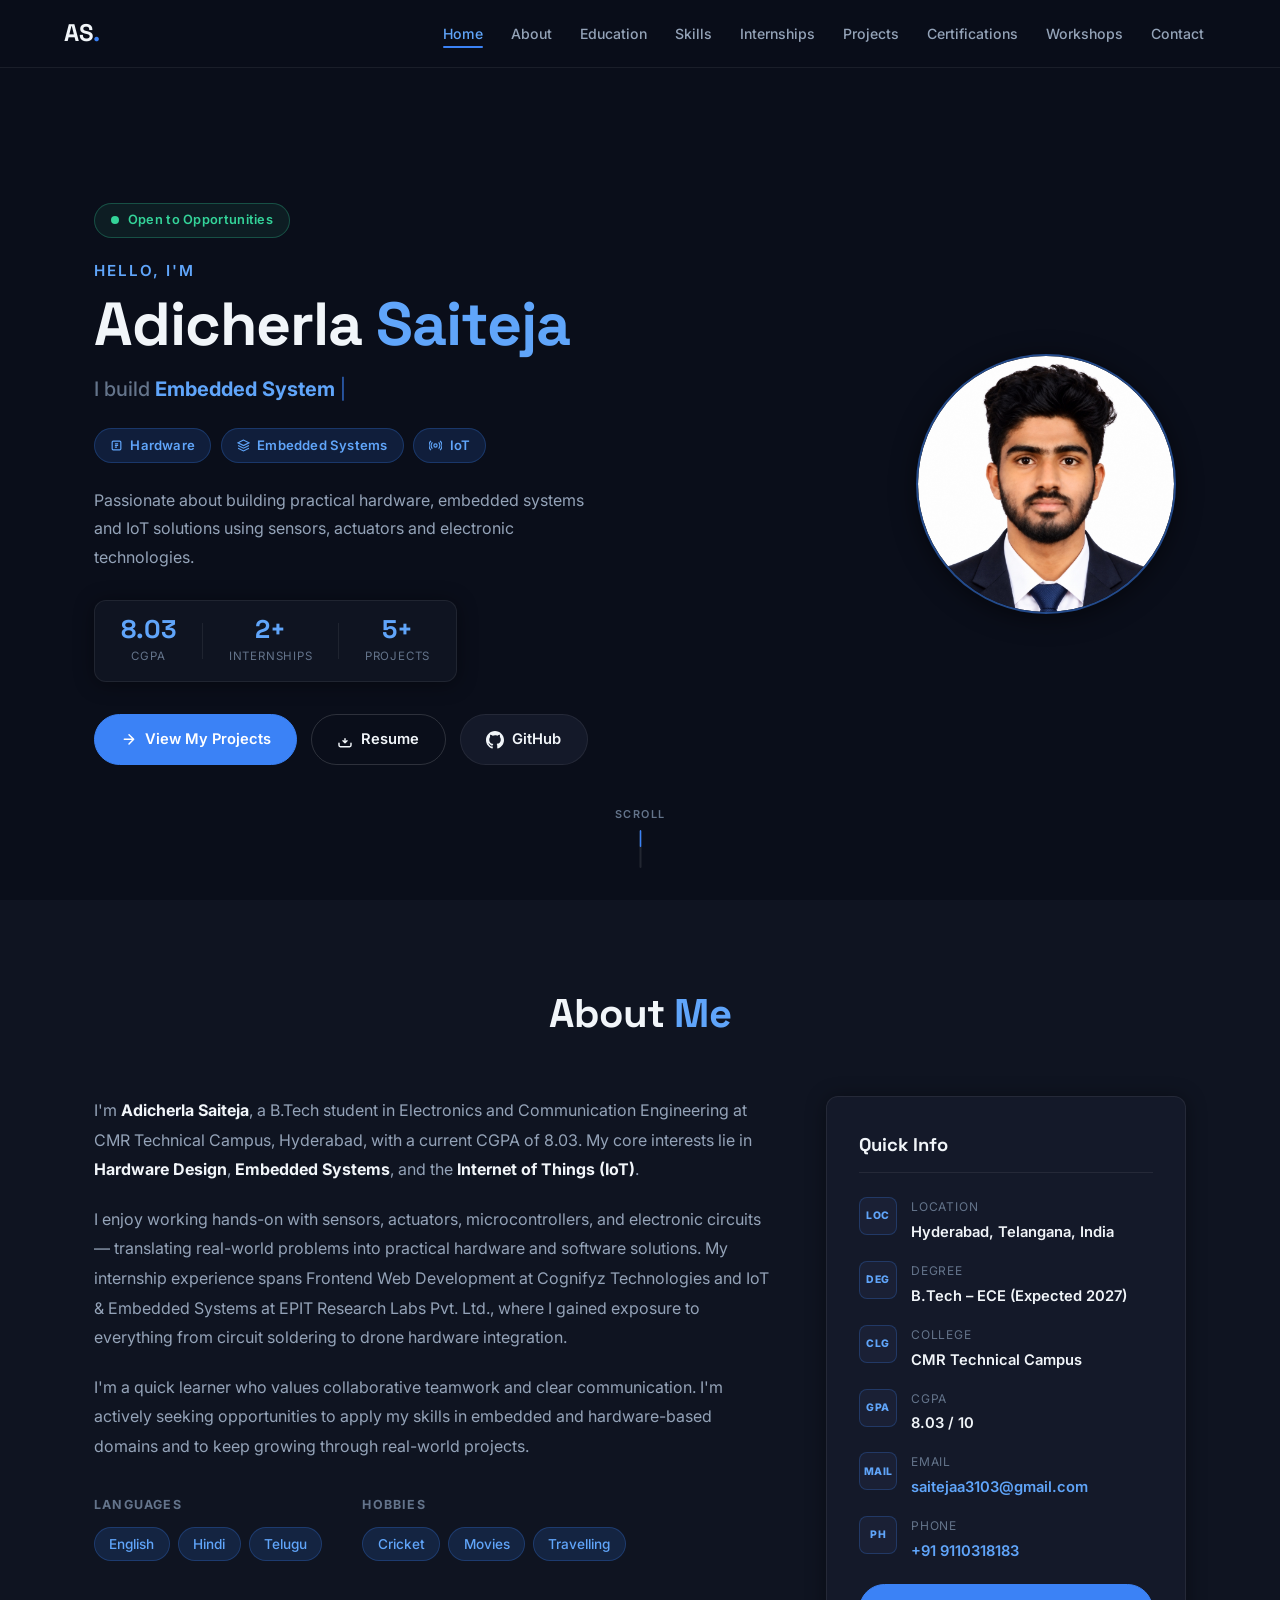
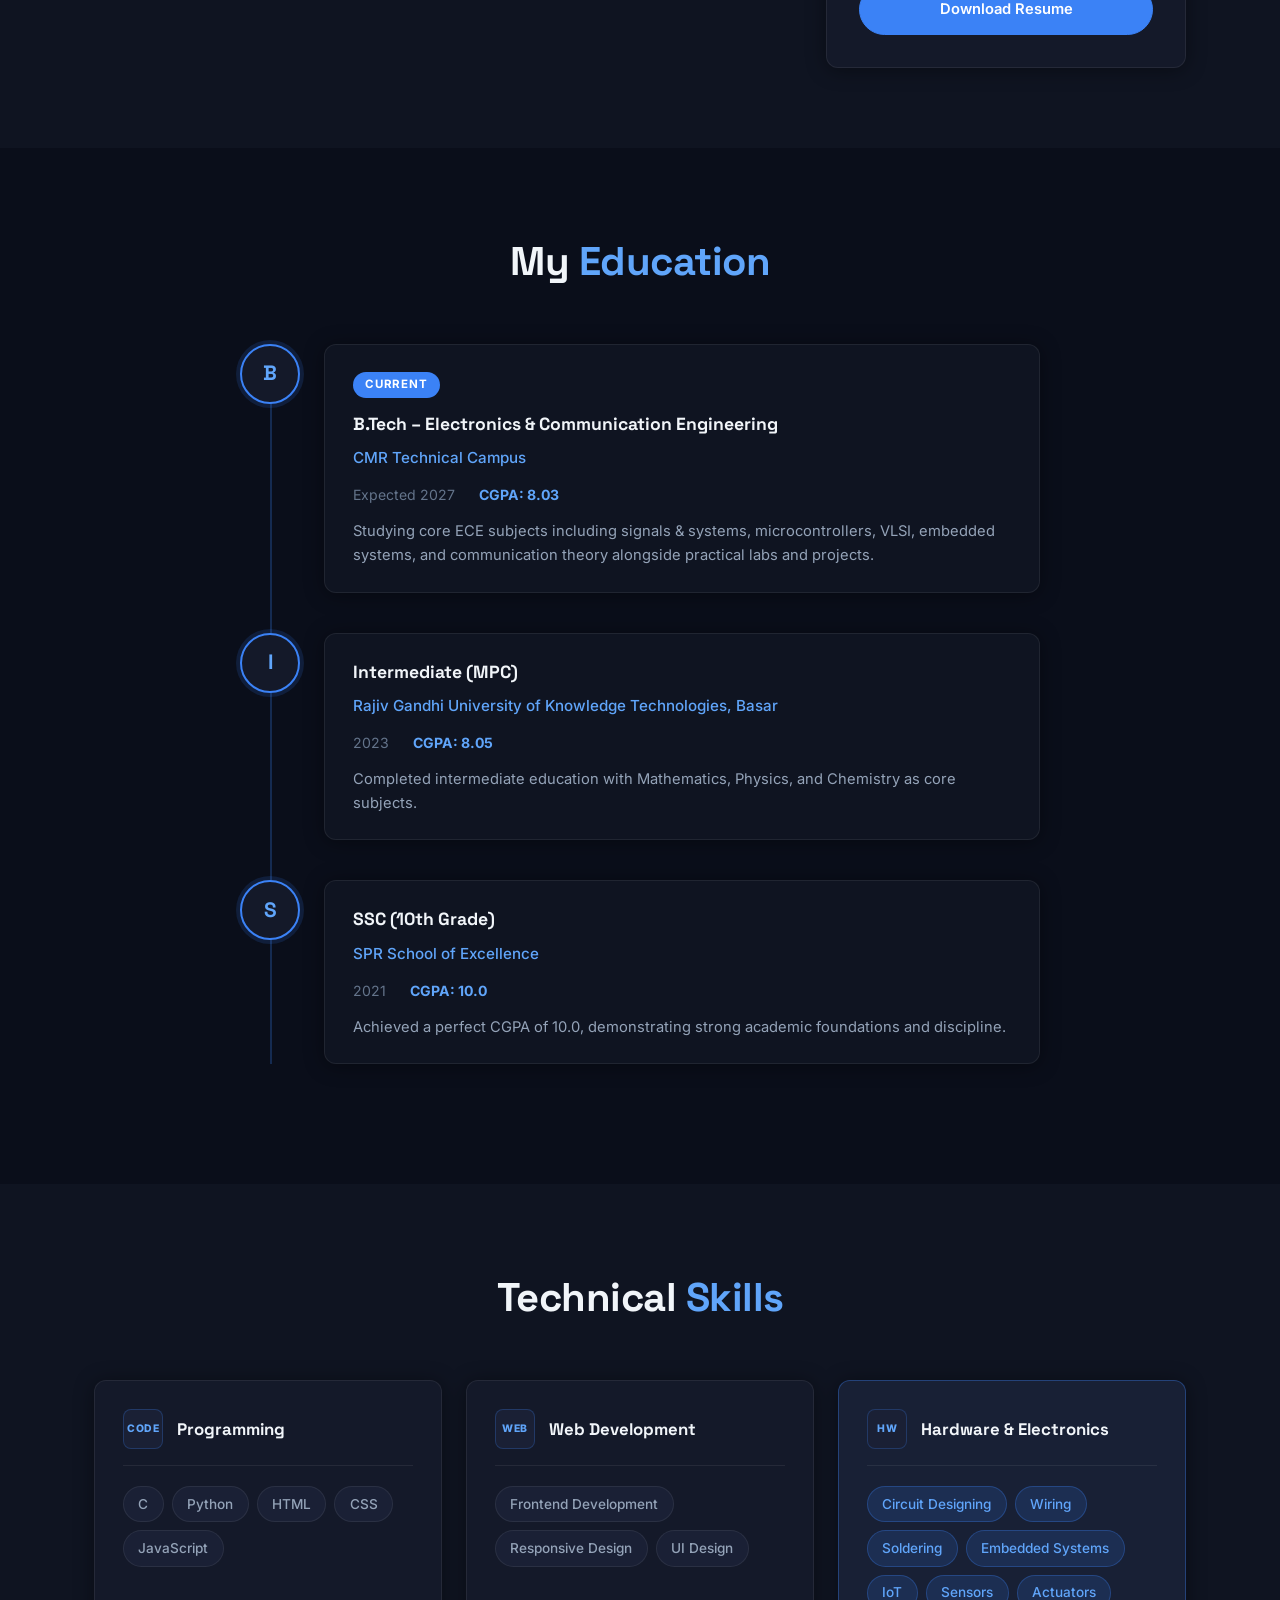
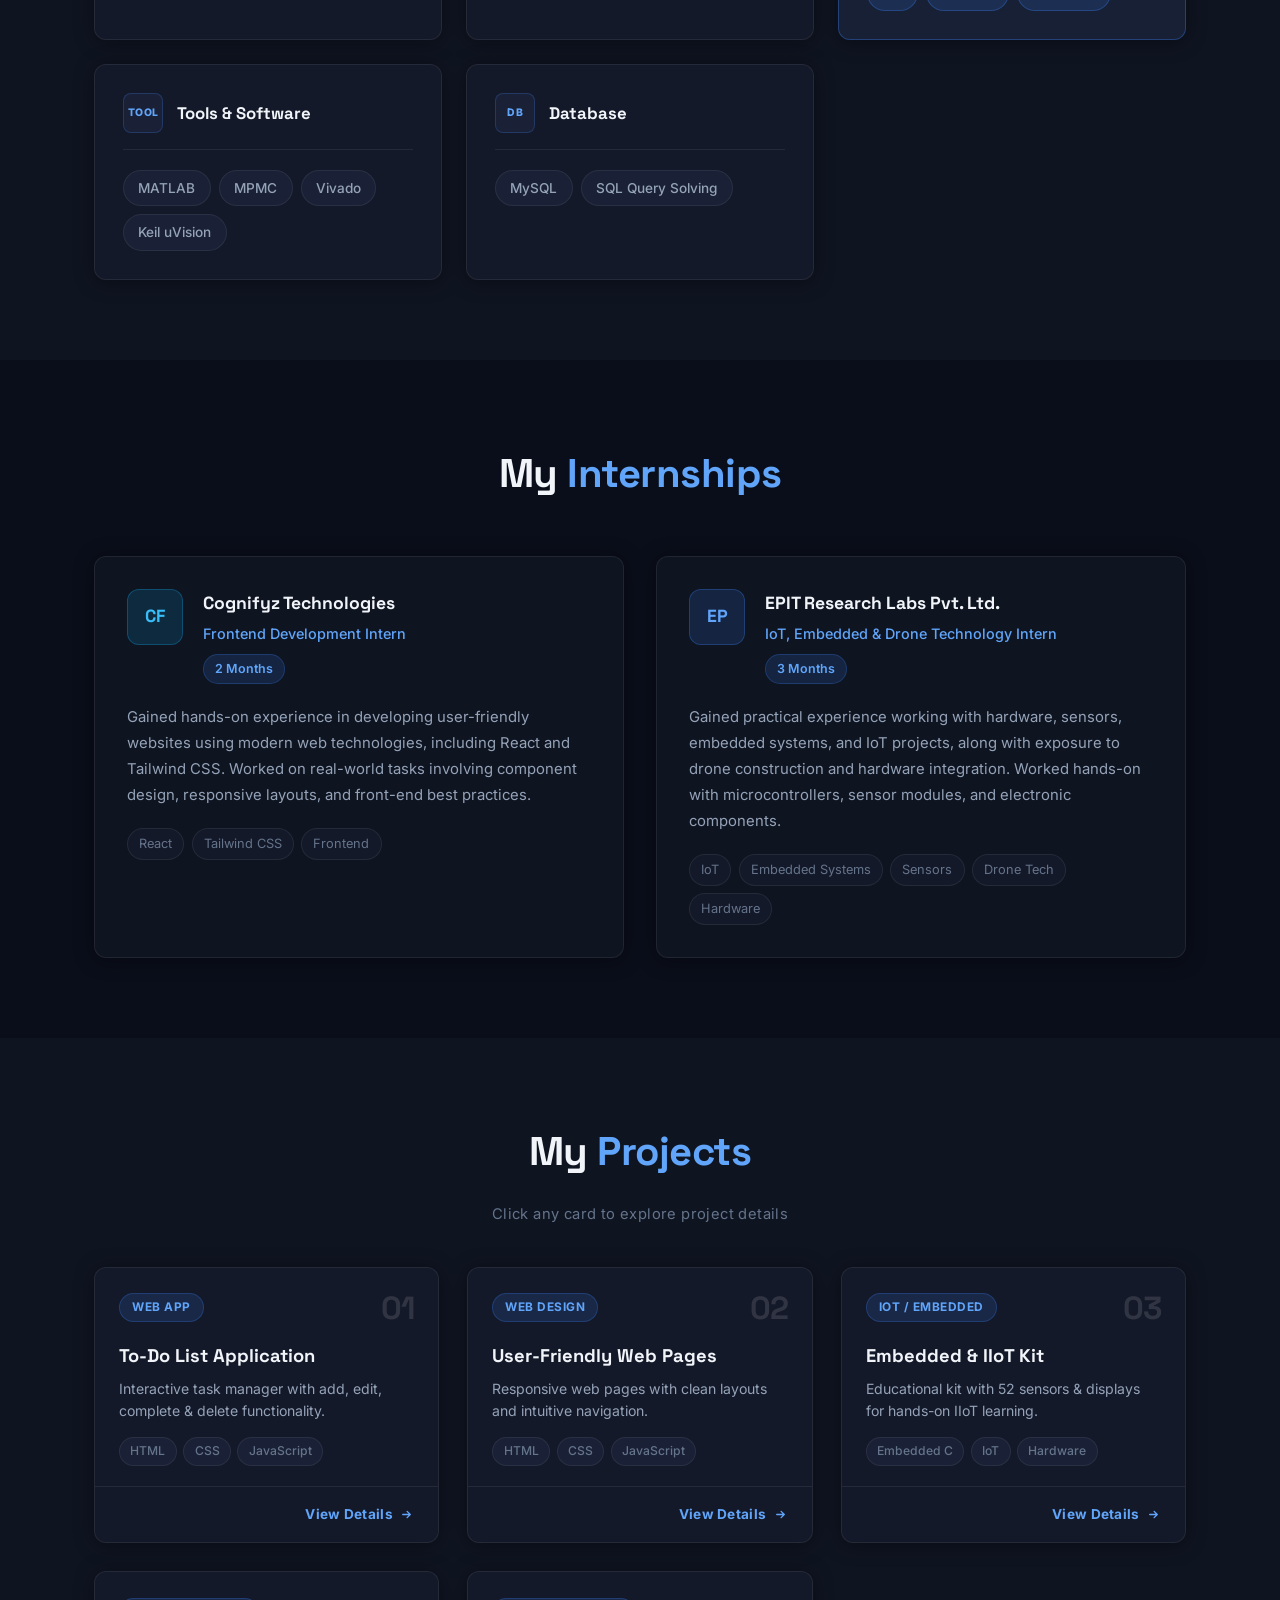
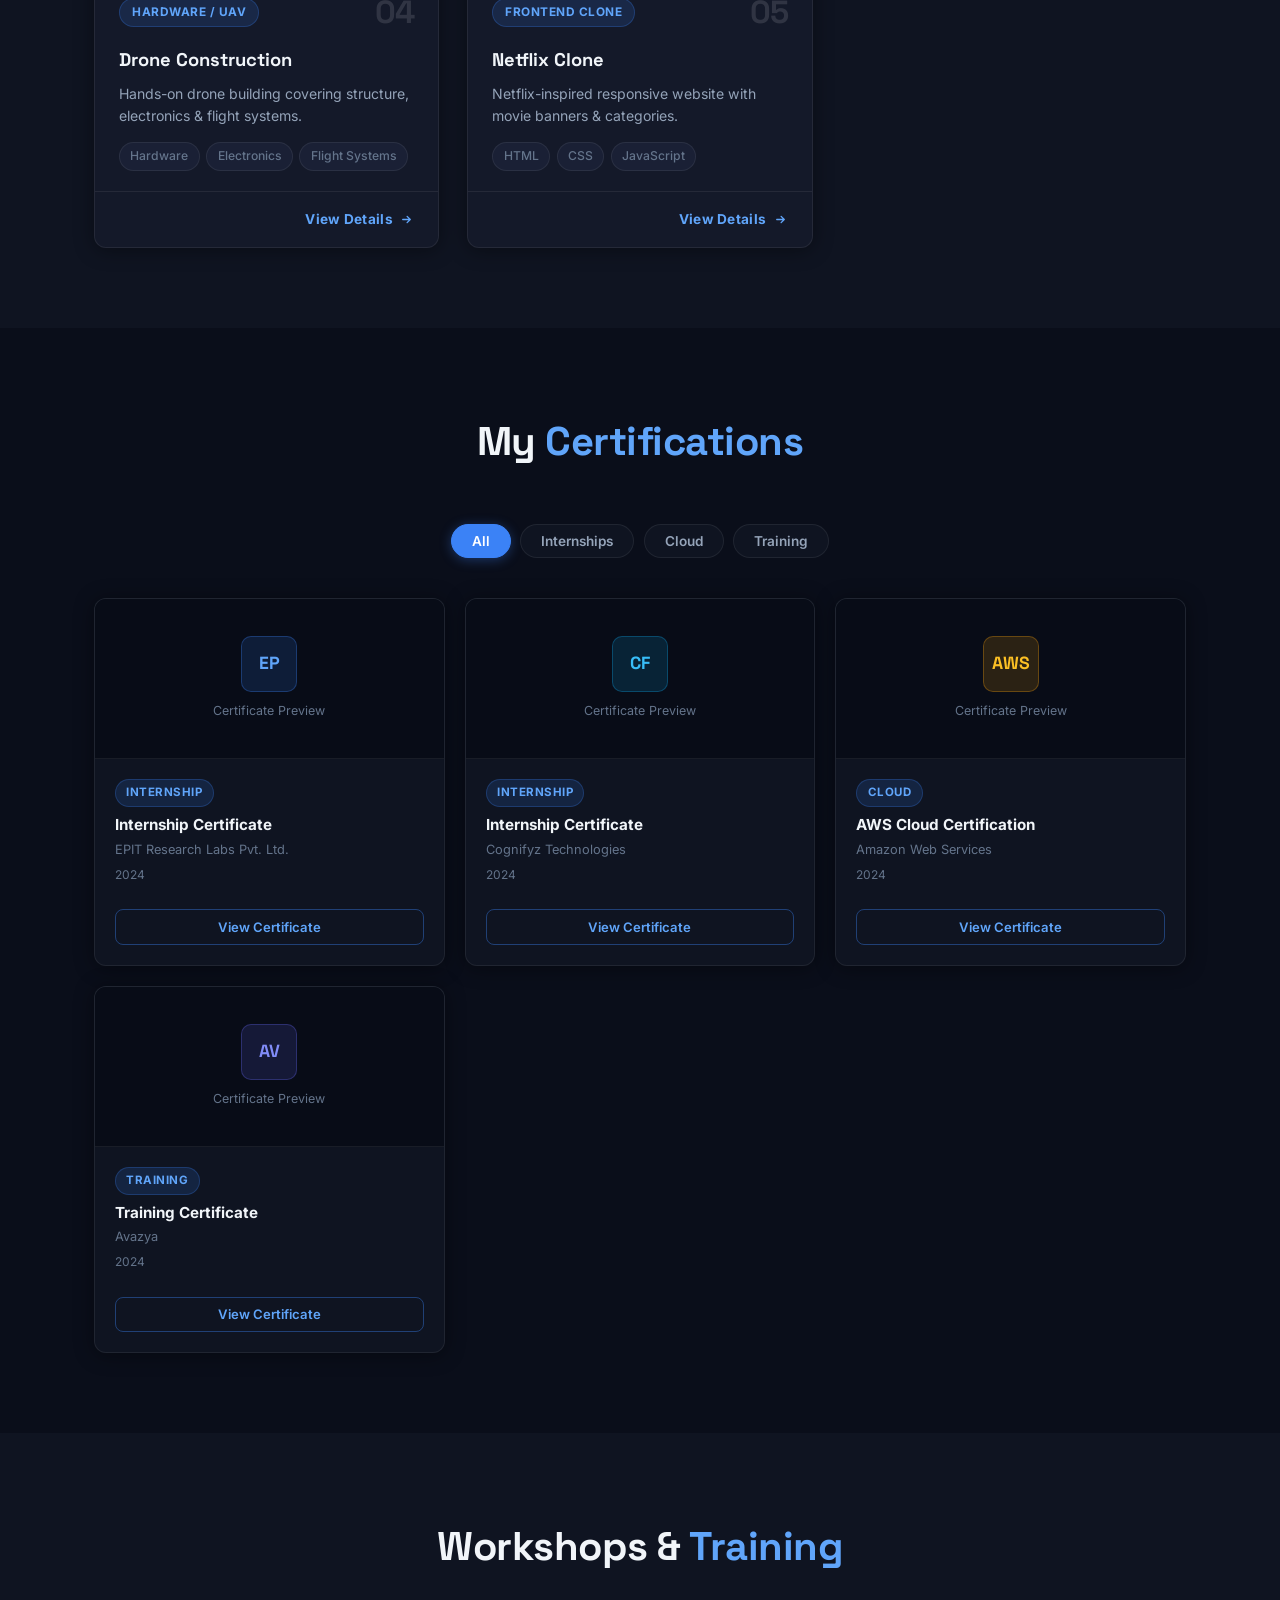
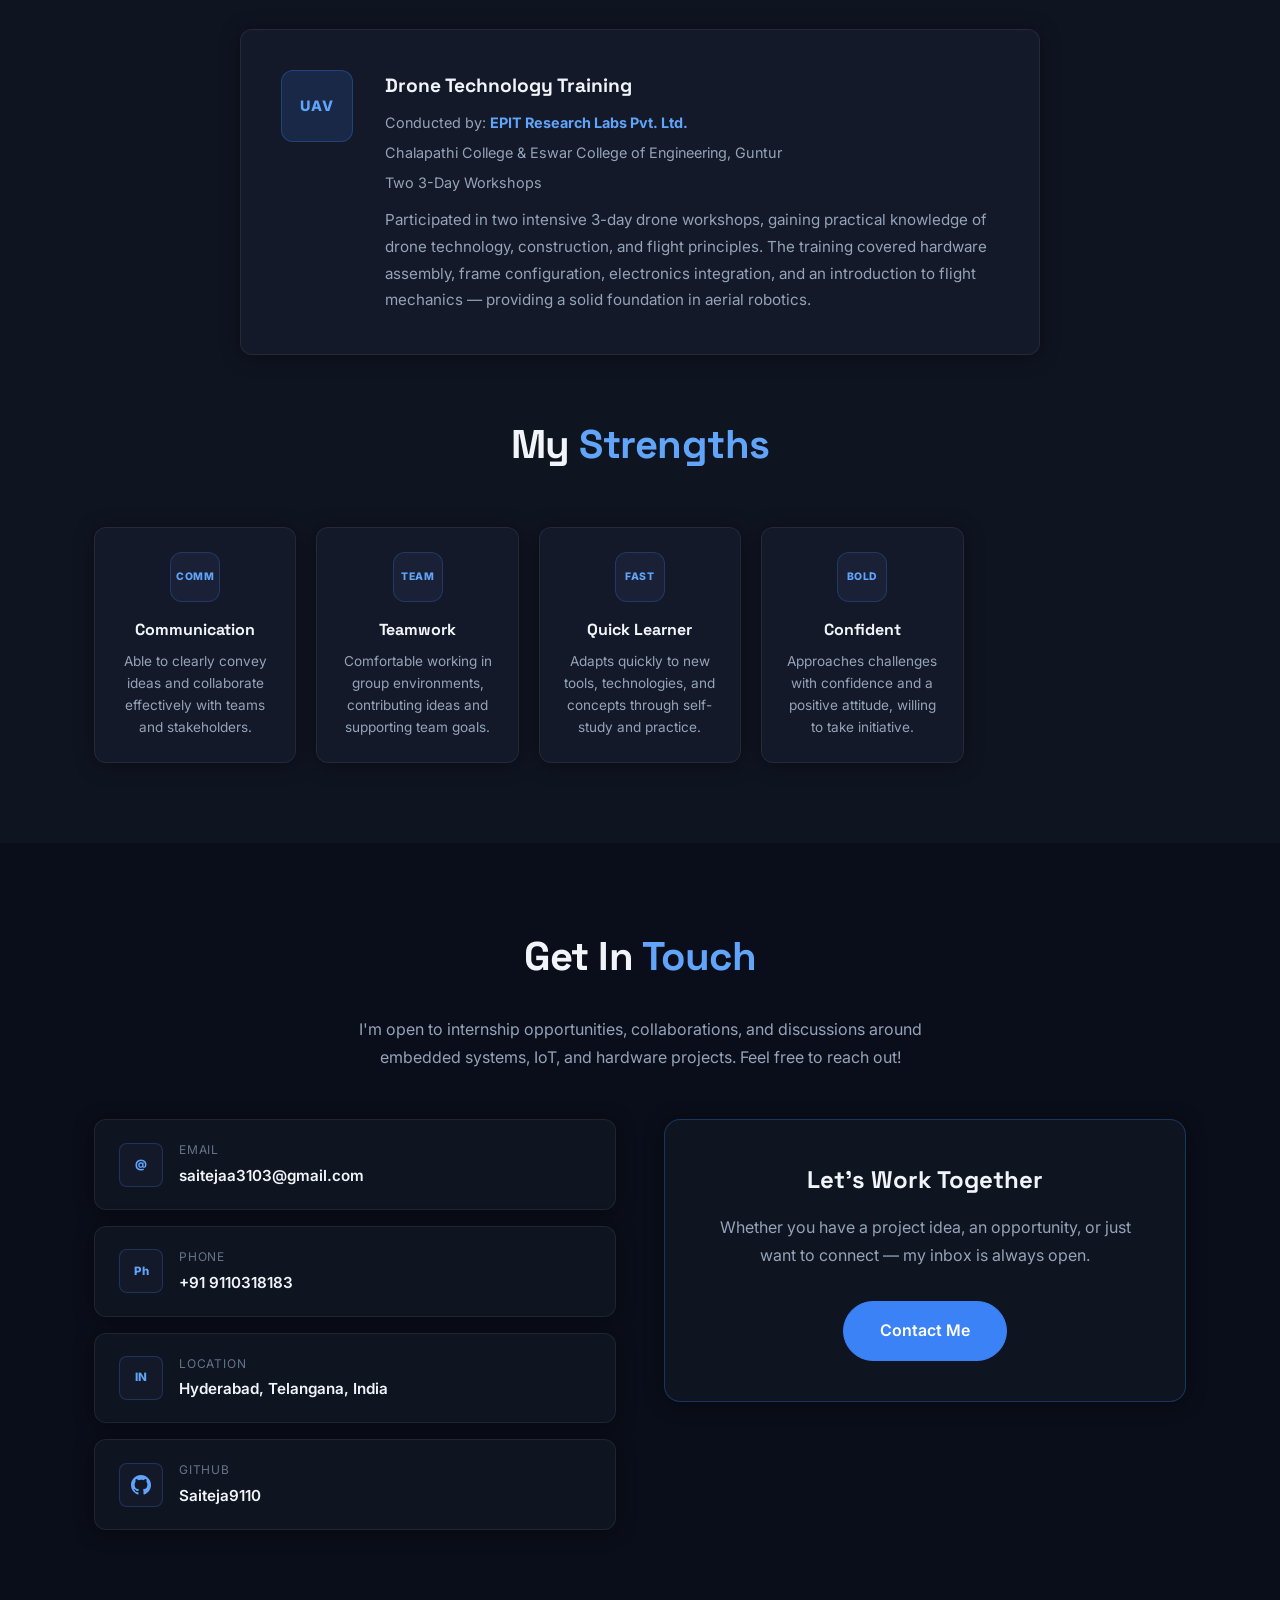
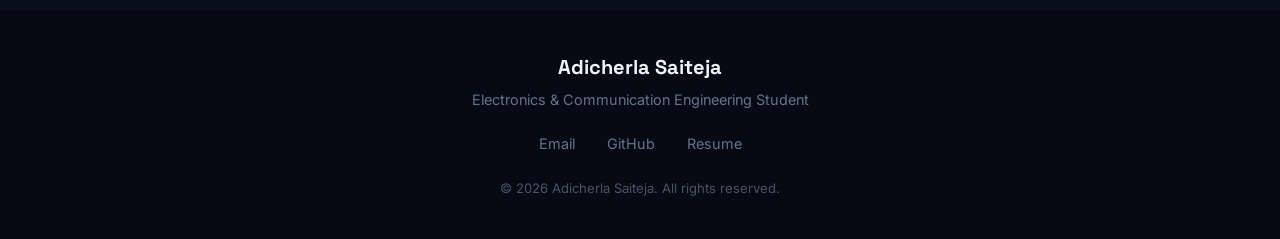
==== commit b1e61633: "Professional redesign: dark navy/blue theme, cert gallery with modal viewer, clean project cards" ====
--- a/index.html
+++ b/index.html
@@ -37,21 +37,6 @@
 
   <!-- HOME / HERO -->
   <section id="home" class="hero">
-    <!-- Animated floating blobs -->
-    <div class="hero-blob blob-1" aria-hidden="true"></div>
-    <div class="hero-blob blob-2" aria-hidden="true"></div>
-    <div class="hero-blob blob-3" aria-hidden="true"></div>
-
-    <!-- Floating tech particles -->
-    <div class="hero-particles" aria-hidden="true">
-      <span class="particle p-chip">⚙</span>
-      <span class="particle p-wave">〜</span>
-      <span class="particle p-volt">⚡</span>
-      <span class="particle p-micro">μ</span>
-      <span class="particle p-wifi">⊞</span>
-      <span class="particle p-drone">◈</span>
-    </div>
-
     <div class="hero-container">
       <div class="hero-content">
         <div class="hero-badge">
@@ -60,7 +45,7 @@
         </div>
 
         <p class="hero-greeting">Hello, I'm</p>
-        <h1 class="hero-name">Adicherla <span class="accent name-shimmer">Saiteja</span></h1>
+        <h1 class="hero-name">Adicherla <span class="accent">Saiteja</span></h1>
 
         <div class="hero-typed-wrap">
           <span class="hero-typed-prefix">I build </span>
@@ -143,8 +128,6 @@
       <div class="scroll-line"><div class="scroll-thumb"></div></div>
     </div>
   </section>
-
-
 
   <!-- ABOUT ME -->
   <section id="about" class="section section-light">
@@ -438,19 +421,16 @@
   <section id="projects" class="section section-light">
     <div class="container">
       <h2 class="section-title">My <span class="accent">Projects</span></h2>
-      <p class="section-subtitle">Click any card to explore the project</p>
+      <p class="section-subtitle">Click any card to explore project details</p>
       <div class="projects-grid">
 
         <!-- Project 1 -->
         <article class="proj-card" data-project="1" tabindex="0" role="button" aria-label="Open To-Do List project details">
-          <div class="proj-card-header p1-bg">
+          <div class="proj-card-top">
+            <span class="proj-category-tag">Web App</span>
             <span class="proj-number">01</span>
-            <div class="proj-header-icon">
-              <svg width="28" height="28" fill="none" viewBox="0 0 24 24" stroke="currentColor" stroke-width="1.8"><path stroke-linecap="round" stroke-linejoin="round" d="M9 5H7a2 2 0 00-2 2v12a2 2 0 002 2h10a2 2 0 002-2V7a2 2 0 00-2-2h-2M9 5a2 2 0 002 2h2a2 2 0 002-2M9 5a2 2 0 012-2h2a2 2 0 012 2m-6 9l2 2 4-4"/></svg>
-            </div>
           </div>
           <div class="proj-card-body">
-            <span class="proj-category-tag">Web App</span>
             <h3 class="proj-title">To-Do List Application</h3>
             <p class="proj-short-desc">Interactive task manager with add, edit, complete &amp; delete functionality.</p>
             <div class="proj-tech-row">
@@ -461,22 +441,19 @@
           </div>
           <div class="proj-card-footer">
             <span class="proj-view-btn">
-              <svg width="16" height="16" fill="none" viewBox="0 0 24 24" stroke="currentColor" stroke-width="2.2"><path stroke-linecap="round" stroke-linejoin="round" d="M13 7l5 5m0 0l-5 5m5-5H6"/></svg>
               View Details
+              <svg width="15" height="15" fill="none" viewBox="0 0 24 24" stroke="currentColor" stroke-width="2.2"><path stroke-linecap="round" stroke-linejoin="round" d="M13 7l5 5m0 0l-5 5m5-5H6"/></svg>
             </span>
           </div>
         </article>
 
         <!-- Project 2 -->
         <article class="proj-card" data-project="2" tabindex="0" role="button" aria-label="Open User-Friendly Web Pages project details">
-          <div class="proj-card-header p2-bg">
+          <div class="proj-card-top">
+            <span class="proj-category-tag">Web Design</span>
             <span class="proj-number">02</span>
-            <div class="proj-header-icon">
-              <svg width="28" height="28" fill="none" viewBox="0 0 24 24" stroke="currentColor" stroke-width="1.8"><path stroke-linecap="round" stroke-linejoin="round" d="M3 12l2-2m0 0l7-7 7 7M5 10v10a1 1 0 001 1h3m10-11l2 2m-2-2v10a1 1 0 01-1 1h-3m-6 0a1 1 0 001-1v-4a1 1 0 011-1h2a1 1 0 011 1v4a1 1 0 001 1m-6 0h6"/></svg>
-            </div>
           </div>
           <div class="proj-card-body">
-            <span class="proj-category-tag">Web Design</span>
             <h3 class="proj-title">User-Friendly Web Pages</h3>
             <p class="proj-short-desc">Responsive web pages with clean layouts and intuitive navigation.</p>
             <div class="proj-tech-row">
@@ -487,22 +464,19 @@
           </div>
           <div class="proj-card-footer">
             <span class="proj-view-btn">
-              <svg width="16" height="16" fill="none" viewBox="0 0 24 24" stroke="currentColor" stroke-width="2.2"><path stroke-linecap="round" stroke-linejoin="round" d="M13 7l5 5m0 0l-5 5m5-5H6"/></svg>
               View Details
+              <svg width="15" height="15" fill="none" viewBox="0 0 24 24" stroke="currentColor" stroke-width="2.2"><path stroke-linecap="round" stroke-linejoin="round" d="M13 7l5 5m0 0l-5 5m5-5H6"/></svg>
             </span>
           </div>
         </article>
 
         <!-- Project 3 -->
         <article class="proj-card" data-project="3" tabindex="0" role="button" aria-label="Open Embedded IIoT Kit project details">
-          <div class="proj-card-header p3-bg">
+          <div class="proj-card-top">
+            <span class="proj-category-tag">IoT / Embedded</span>
             <span class="proj-number">03</span>
-            <div class="proj-header-icon">
-              <svg width="28" height="28" fill="none" viewBox="0 0 24 24" stroke="currentColor" stroke-width="1.8"><path stroke-linecap="round" stroke-linejoin="round" d="M9 3H5a2 2 0 00-2 2v4m6-6h10a2 2 0 012 2v4M9 3v18m0 0h10a2 2 0 002-2V9M9 21H5a2 2 0 01-2-2V9m0 0h18"/></svg>
-            </div>
           </div>
           <div class="proj-card-body">
-            <span class="proj-category-tag">IoT / Embedded</span>
             <h3 class="proj-title">Embedded &amp; IIoT Kit</h3>
             <p class="proj-short-desc">Educational kit with 52 sensors &amp; displays for hands-on IIoT learning.</p>
             <div class="proj-tech-row">
@@ -513,22 +487,19 @@
           </div>
           <div class="proj-card-footer">
             <span class="proj-view-btn">
-              <svg width="16" height="16" fill="none" viewBox="0 0 24 24" stroke="currentColor" stroke-width="2.2"><path stroke-linecap="round" stroke-linejoin="round" d="M13 7l5 5m0 0l-5 5m5-5H6"/></svg>
               View Details
+              <svg width="15" height="15" fill="none" viewBox="0 0 24 24" stroke="currentColor" stroke-width="2.2"><path stroke-linecap="round" stroke-linejoin="round" d="M13 7l5 5m0 0l-5 5m5-5H6"/></svg>
             </span>
           </div>
         </article>
 
         <!-- Project 4 -->
         <article class="proj-card" data-project="4" tabindex="0" role="button" aria-label="Open Drone Construction project details">
-          <div class="proj-card-header p4-bg">
+          <div class="proj-card-top">
+            <span class="proj-category-tag">Hardware / UAV</span>
             <span class="proj-number">04</span>
-            <div class="proj-header-icon">
-              <svg width="28" height="28" fill="none" viewBox="0 0 24 24" stroke="currentColor" stroke-width="1.8"><path stroke-linecap="round" stroke-linejoin="round" d="M12 19l9 2-9-18-9 18 9-2zm0 0v-8"/></svg>
-            </div>
           </div>
           <div class="proj-card-body">
-            <span class="proj-category-tag">Hardware / UAV</span>
             <h3 class="proj-title">Drone Construction</h3>
             <p class="proj-short-desc">Hands-on drone building covering structure, electronics &amp; flight systems.</p>
             <div class="proj-tech-row">
@@ -539,22 +510,19 @@
           </div>
           <div class="proj-card-footer">
             <span class="proj-view-btn">
-              <svg width="16" height="16" fill="none" viewBox="0 0 24 24" stroke="currentColor" stroke-width="2.2"><path stroke-linecap="round" stroke-linejoin="round" d="M13 7l5 5m0 0l-5 5m5-5H6"/></svg>
               View Details
+              <svg width="15" height="15" fill="none" viewBox="0 0 24 24" stroke="currentColor" stroke-width="2.2"><path stroke-linecap="round" stroke-linejoin="round" d="M13 7l5 5m0 0l-5 5m5-5H6"/></svg>
             </span>
           </div>
         </article>
 
         <!-- Project 5 -->
         <article class="proj-card" data-project="5" tabindex="0" role="button" aria-label="Open Netflix Clone project details">
-          <div class="proj-card-header p5-bg">
+          <div class="proj-card-top">
+            <span class="proj-category-tag">Frontend Clone</span>
             <span class="proj-number">05</span>
-            <div class="proj-header-icon">
-              <svg width="28" height="28" fill="none" viewBox="0 0 24 24" stroke="currentColor" stroke-width="1.8"><path stroke-linecap="round" stroke-linejoin="round" d="M15 10l4.553-2.069A1 1 0 0121 8.82v6.36a1 1 0 01-1.447.89L15 14M5 18h8a2 2 0 002-2V8a2 2 0 00-2-2H5a2 2 0 00-2 2v8a2 2 0 002 2z"/></svg>
-            </div>
           </div>
           <div class="proj-card-body">
-            <span class="proj-category-tag">Frontend Clone</span>
             <h3 class="proj-title">Netflix Clone</h3>
             <p class="proj-short-desc">Netflix-inspired responsive website with movie banners &amp; categories.</p>
             <div class="proj-tech-row">
@@ -565,8 +533,8 @@
           </div>
           <div class="proj-card-footer">
             <span class="proj-view-btn">
-              <svg width="16" height="16" fill="none" viewBox="0 0 24 24" stroke="currentColor" stroke-width="2.2"><path stroke-linecap="round" stroke-linejoin="round" d="M13 7l5 5m0 0l-5 5m5-5H6"/></svg>
               View Details
+              <svg width="15" height="15" fill="none" viewBox="0 0 24 24" stroke="currentColor" stroke-width="2.2"><path stroke-linecap="round" stroke-linejoin="round" d="M13 7l5 5m0 0l-5 5m5-5H6"/></svg>
             </span>
           </div>
         </article>
@@ -578,7 +546,7 @@
   <!-- PROJECT DETAIL MODAL -->
   <div class="proj-modal-overlay" id="projModal" role="dialog" aria-modal="true" aria-labelledby="modalTitle">
     <div class="proj-modal" id="projModalBox">
-      <button class="proj-modal-close" id="projModalClose" aria-label="Close modal">
+      <button class="proj-modal-close" id="projModalClose" aria-label="Close project modal">
         <svg width="20" height="20" fill="none" viewBox="0 0 24 24" stroke="currentColor" stroke-width="2.5"><path stroke-linecap="round" stroke-linejoin="round" d="M6 18L18 6M6 6l12 12"/></svg>
       </button>
       <div class="proj-modal-header" id="projModalHeader">
@@ -603,86 +571,46 @@
     </div>
   </div>
 
-
   <!-- CERTIFICATIONS -->
   <section id="certifications" class="section section-dark">
     <div class="container">
       <h2 class="section-title">My <span class="accent">Certifications</span></h2>
-      <p class="section-subtitle" style="color:rgba(255,255,255,.5);">Click any card to see details</p>
-      <div class="cert-grid">
-
-        <div class="cert-card" onclick="this.classList.toggle('flipped')">
-          <div class="card-inner">
-            <div class="card-front">
-              <div class="cert-icon-box epit-c">EP</div>
-              <h3>Internship Certificate</h3>
-              <p class="cert-issuer">EPIT Research Labs Pvt. Ltd.</p>
-              <div class="flip-hint-dark">Click for details</div>
-            </div>
-            <div class="card-back cert-back">
-              <div class="cert-verified">Verified</div>
-              <h3>Internship Certificate</h3>
-              <p class="cert-issuer">EPIT Research Labs Pvt. Ltd.</p>
-              <p>Certificate of completion for a 3-month IoT, Embedded &amp; Drone Technology Internship. Gained practical experience in hardware, sensors, embedded systems, and drone integration.</p>
-            </div>
-          </div>
-        </div>
-
-        <div class="cert-card" onclick="this.classList.toggle('flipped')">
-          <div class="card-inner">
-            <div class="card-front">
-              <div class="cert-icon-box cog-c">CF</div>
-              <h3>Internship Certificate</h3>
-              <p class="cert-issuer">Cognifyz Technologies</p>
-              <div class="flip-hint-dark">Click for details</div>
-            </div>
-            <div class="card-back cert-back">
-              <div class="cert-verified">Verified</div>
-              <h3>Internship Certificate</h3>
-              <p class="cert-issuer">Cognifyz Technologies</p>
-              <p>Certificate of completion for a 2-month Frontend Development Internship. Gained experience building user-friendly websites using React and Tailwind CSS.</p>
-            </div>
-          </div>
-        </div>
-
-        <div class="cert-card" onclick="this.classList.toggle('flipped')">
-          <div class="card-inner">
-            <div class="card-front">
-              <div class="cert-icon-box aws-c">AWS</div>
-              <h3>AWS Certification</h3>
-              <p class="cert-issuer">Amazon Web Services</p>
-              <div class="flip-hint-dark">Click for details</div>
-            </div>
-            <div class="card-back cert-back">
-              <div class="cert-verified">Verified</div>
-              <h3>AWS Certification</h3>
-              <p class="cert-issuer">Amazon Web Services (AWS)</p>
-              <p>Certification demonstrating foundational knowledge of AWS cloud services, infrastructure, and core cloud computing concepts.</p>
-            </div>
-          </div>
-        </div>
-
-        <div class="cert-card" onclick="this.classList.toggle('flipped')">
-          <div class="card-inner">
-            <div class="card-front">
-              <div class="cert-icon-box avz-c">AV</div>
-              <h3>Certificate</h3>
-              <p class="cert-issuer">Avazya</p>
-              <div class="flip-hint-dark">Click for details</div>
-            </div>
-            <div class="card-back cert-back">
-              <div class="cert-verified">Verified</div>
-              <h3>Certificate</h3>
-              <p class="cert-issuer">Avazya</p>
-              <p>Certificate of achievement awarded by Avazya in recognition of skills and participation.</p>
-            </div>
-          </div>
-        </div>
-
-      </div>
-    </div>
-  </section>
-
+      <div class="cert-filters">
+        <button class="cert-filter-btn active" data-filter="all">All</button>
+        <button class="cert-filter-btn" data-filter="internship">Internships</button>
+        <button class="cert-filter-btn" data-filter="cloud">Cloud</button>
+        <button class="cert-filter-btn" data-filter="training">Training</button>
+      </div>
+      <div class="cert-gallery" id="certGallery">
+        <!-- cards inserted here by JS -->
+      </div>
+    </div>
+  </section>
+
+  <!-- CERT VIEWER MODAL -->
+  <div class="cert-modal-overlay" id="certModal" role="dialog" aria-modal="true" aria-labelledby="certModalTitle">
+    <div class="cert-modal-box" id="certModalBox">
+      <button class="cert-modal-close" id="certModalClose" aria-label="Close certificate viewer">
+        <svg width="20" height="20" fill="none" viewBox="0 0 24 24" stroke="currentColor" stroke-width="2.5"><path stroke-linecap="round" stroke-linejoin="round" d="M6 18L18 6M6 6l12 12"/></svg>
+      </button>
+      <div class="cert-modal-header">
+        <div class="cert-modal-icon" id="certModalIcon"></div>
+        <div>
+          <span class="cert-modal-category" id="certModalCategory"></span>
+          <h2 class="cert-modal-title" id="certModalTitle"></h2>
+          <p class="cert-modal-issuer" id="certModalIssuer"></p>
+        </div>
+      </div>
+      <div class="cert-modal-preview" id="certModalPreview">
+        <!-- image or PDF iframe or placeholder -->
+      </div>
+      <div class="cert-modal-footer">
+        <span class="cert-verified-badge"><span class="cert-dot"></span>Verified</span>
+        <p class="cert-modal-desc" id="certModalDesc"></p>
+        <div class="cert-modal-actions" id="certModalActions"></div>
+      </div>
+    </div>
+  </div>
 
   <!-- WORKSHOPS & TRAINING -->
   <section id="workshops" class="section section-light">
@@ -812,4 +740,3 @@
   <script src="./script.js"></script>
 </body>
 </html>
-<!-- portfolio update -->
--- a/style.css
+++ b/style.css
@@ -1,63 +1,58 @@
-﻿/* =====================================================
-   ADICHERLA SAITEJA ÃƒÂ¢Ã¢â€šÂ¬Ã¢â‚¬Å“ PORTFOLIO STYLESHEET
-   Theme: Full Dark ÃƒÂ¢Ã¢â€šÂ¬Ã¢â‚¬Â Charcoal + Navy + Purple Accents
+/* =====================================================
+   ADICHERLA SAITEJA – PORTFOLIO STYLESHEET
+   Theme: Executive Dark Navy + Clean Blue Accents
    ===================================================== */
 
 /* ---- CSS CUSTOM PROPERTIES ---- */
 :root {
-  /* Dark backgrounds ÃƒÂ¢Ã¢â€šÂ¬Ã¢â‚¬Â layered depth */
-  --bg-base:     #0b0f1a;   /* deepest background */
-  --bg-surface:  #111827;   /* card/section surface */
-  --bg-elevated: #1a2236;   /* elevated cards */
-  --bg-hover:    #1e2a40;   /* hover state */
-  --bg-border:   #2a3550;   /* subtle borders */
-
-  /* Purple accent palette */
-  --purple:        #7c6ef0;
-  --purple-bright: #9b8fff;
-  --purple-dim:    #5a52c9;
-  --purple-glow:   rgba(124,110,240,.25);
-  --purple-pale:   rgba(124,110,240,.12);
-
-  /* Teal accent for contrast pops */
-  --teal:          #22d3ee;
-  --teal-dim:      rgba(34,211,238,.15);
+  /* Dark backgrounds — layered depth */
+  --bg-deep:     #0a0e1a;   /* deepest base */
+  --bg-surface:  #0f1421;   /* card and section surface */
+  --bg-elevated: #141929;   /* elevated surface */
+  --bg-hover:    #1a2035;   /* hover state */
+  --bg-border:   rgba(255, 255, 255, 0.07);
+
+  /* Blue accent palette */
+  --blue-primary: #3b82f6;
+  --blue-hover:   #60a5fa;
+  --blue-pale:    rgba(59, 130, 246, 0.15);
+  --blue-border:  rgba(59, 130, 246, 0.4);
 
   /* Text hierarchy */
-  --text-primary:   #f0f4ff;
-  --text-secondary: #a8b4cc;
-  --text-muted:     #6b7a99;
-  --text-accent:    var(--purple-bright);
-
-  /* Special highlights */
-  --gold:   #f4c542;
-  --green:  #34d399;
+  --text-primary:   #f1f5f9;
+  --text-secondary: #94a3b8;
+  --text-muted:     #64748b;
+
+  /* Status accents */
+  --green: #34d399;
+  --gold:  #fbbf24;
 
   /* Fonts */
   --font-sans:    'Inter', system-ui, -apple-system, sans-serif;
   --font-display: 'Space Grotesk', 'Inter', sans-serif;
 
   /* Shadows */
-  --shadow-sm:  0 1px 4px rgba(0,0,0,.4);
-  --shadow-md:  0 4px 20px rgba(0,0,0,.5);
-  --shadow-lg:  0 12px 48px rgba(0,0,0,.6);
-  --shadow-xl:  0 24px 72px rgba(0,0,0,.7);
-  --glow-purple:0 0 32px rgba(124,110,240,.3);
+  --shadow-card:  0 2px 20px rgba(0, 0, 0, 0.4);
+  --shadow-hover: 0 8px 30px rgba(0, 0, 0, 0.55);
 
   /* Borders & radii */
-  --border:      1px solid var(--bg-border);
+  --border:      1px solid rgba(255, 255, 255, 0.07);
   --radius-sm:   8px;
-  --radius-md:   14px;
-  --radius-lg:   22px;
+  --radius-md:   12px;
+  --radius-lg:   16px;
   --radius-full: 9999px;
 
-  /* Transitions */
+  /* Transitions & Nav */
   --transition: all 0.25s ease;
   --nav-height: 68px;
 }
 
 /* ---- RESET & BASE ---- */
-*, *::before, *::after { box-sizing: border-box; margin: 0; padding: 0; }
+*, *::before, *::after {
+  box-sizing: border-box;
+  margin: 0;
+  padding: 0;
+}
 
 html {
   scroll-behavior: smooth;
@@ -68,25 +63,43 @@
 body {
   font-family: var(--font-sans);
   color: var(--text-primary);
-  background: var(--bg-base);
+  background: var(--bg-deep);
   line-height: 1.7;
   -webkit-font-smoothing: antialiased;
 }
 
-img { max-width: 100%; display: block; }
-a   { text-decoration: none; color: inherit; }
-ul  { list-style: none; }
-
-/* ---- UTILITY ---- */
+img {
+  max-width: 100%;
+  display: block;
+}
+
+a {
+  text-decoration: none;
+  color: inherit;
+}
+
+ul {
+  list-style: none;
+}
+
+/* ---- LAYOUT UTILITIES ---- */
 .container {
   max-width: 1140px;
   margin: 0 auto;
   padding: 0 1.5rem;
 }
 
-.section        { padding: 5rem 0; background: var(--bg-base); }
-.section-light  { background: var(--bg-surface); }
-.section-dark   { background: var(--bg-base); }
+.section {
+  padding: 5rem 0;
+}
+
+.section-dark {
+  background: var(--bg-deep);
+}
+
+.section-light {
+  background: var(--bg-surface);
+}
 
 .section-title {
   font-family: var(--font-display);
@@ -95,76 +108,108 @@
   text-align: center;
   margin-bottom: 3rem;
   color: var(--text-primary);
-}
-
-.accent { color: var(--purple-bright); }
+  letter-spacing: -0.5px;
+}
+
+.section-subtitle {
+  text-align: center;
+  color: var(--text-muted);
+  font-size: 0.92rem;
+  margin-top: -2rem;
+  margin-bottom: 2.5rem;
+  letter-spacing: 0.4px;
+}
+
+.accent {
+  color: var(--blue-hover);
+}
 
 /* ---- BUTTONS ---- */
 .btn {
   display: inline-flex;
   align-items: center;
-  gap: .5rem;
-  padding: .75rem 1.75rem;
+  gap: 0.5rem;
+  padding: 0.75rem 1.6rem;
   border-radius: var(--radius-full);
   font-family: var(--font-sans);
-  font-size: .95rem;
+  font-size: 0.92rem;
   font-weight: 600;
   cursor: pointer;
-  border: 2px solid transparent;
+  border: 1px solid transparent;
   transition: var(--transition);
   white-space: nowrap;
-}
+  text-decoration: none;
+}
+
 .btn-primary {
-  background: var(--purple);
-  color: #fff;
-  border-color: var(--purple);
-}
+  background: var(--blue-primary);
+  color: #ffffff;
+  border-color: var(--blue-primary);
+}
+
 .btn-primary:hover {
-  background: var(--purple-bright);
-  border-color: var(--purple-bright);
+  background: var(--blue-hover);
+  border-color: var(--blue-hover);
   transform: translateY(-2px);
-  box-shadow: var(--glow-purple);
-}
+  box-shadow: 0 4px 16px rgba(59, 130, 246, 0.4);
+}
+
 .btn-outline {
   background: transparent;
   color: var(--text-primary);
-  border-color: var(--bg-border);
-}
+  border-color: rgba(255, 255, 255, 0.15);
+}
+
 .btn-outline:hover {
   background: var(--bg-elevated);
-  border-color: var(--purple);
+  border-color: var(--blue-primary);
+  color: var(--blue-hover);
   transform: translateY(-2px);
 }
+
 .btn-ghost {
   background: var(--bg-elevated);
   color: var(--text-primary);
   border-color: var(--bg-border);
 }
+
 .btn-ghost:hover {
   background: var(--bg-hover);
-  border-color: var(--purple);
+  border-color: var(--blue-primary);
+  color: var(--blue-hover);
   transform: translateY(-2px);
 }
-.btn-full  { width: 100%; justify-content: center; margin-top: 1.25rem; }
-.btn-large { padding: 1rem 2.5rem; font-size: 1.05rem; }
+
+.btn-full {
+  width: 100%;
+  justify-content: center;
+  margin-top: 1.25rem;
+}
+
+.btn-large {
+  padding: 0.95rem 2.25rem;
+  font-size: 1rem;
+}
 
 /* =====================================================
    NAVIGATION
    ===================================================== */
 .navbar {
   position: fixed;
-  top: 0; left: 0; right: 0;
+  top: 0;
+  left: 0;
+  right: 0;
   height: var(--nav-height);
-  background: rgba(11,15,26,.92);
-  backdrop-filter: blur(16px);
-  -webkit-backdrop-filter: blur(16px);
+  background: rgba(10, 14, 26, 0.95);
+  backdrop-filter: blur(12px);
+  -webkit-backdrop-filter: blur(12px);
   z-index: 1000;
   border-bottom: 1px solid var(--bg-border);
-  transition: box-shadow .3s ease;
-}
+  transition: box-shadow 0.3s ease;
+}
+
 .navbar.scrolled {
-  background: rgba(11,15,26,.98);
-  box-shadow: 0 4px 24px rgba(0,0,0,.5);
+  box-shadow: 0 2px 20px rgba(0, 0, 0, 0.4);
 }
 
 .nav-container {
@@ -182,29 +227,55 @@
   font-size: 1.5rem;
   font-weight: 700;
   color: var(--text-primary);
-  letter-spacing: -.5px;
-}
-.logo-dot { color: var(--purple-bright); }
+  letter-spacing: -0.5px;
+}
+
+.logo-dot {
+  color: var(--blue-primary);
+}
 
 .nav-menu {
   display: flex;
   align-items: center;
-  gap: .2rem;
-}
+  gap: 0.25rem;
+}
+
 .nav-link {
   color: var(--text-secondary);
-  font-size: .87rem;
+  font-size: 0.88rem;
   font-weight: 500;
-  padding: .4rem .7rem;
+  padding: 0.5rem 0.75rem;
   border-radius: var(--radius-sm);
   transition: var(--transition);
-}
+  position: relative;
+}
+
+.nav-link::after {
+  content: '';
+  position: absolute;
+  bottom: 2px;
+  left: 0.75rem;
+  right: 0.75rem;
+  height: 2px;
+  background: var(--blue-primary);
+  border-radius: 2px;
+  transform: scaleX(0);
+  transition: transform 0.2s ease;
+}
+
 .nav-link:hover,
 .nav-link.active {
   color: var(--text-primary);
-  background: var(--purple-pale);
-}
-.nav-link.active { color: var(--purple-bright); }
+}
+
+.nav-link.active::after,
+.nav-link:hover::after {
+  transform: scaleX(1);
+}
+
+.nav-link.active {
+  color: var(--blue-hover);
+}
 
 /* Hamburger */
 .hamburger {
@@ -214,9 +285,10 @@
   background: none;
   border: none;
   cursor: pointer;
-  padding: .5rem;
+  padding: 0.5rem;
   border-radius: var(--radius-sm);
 }
+
 .bar {
   width: 24px;
   height: 2px;
@@ -225,6 +297,7 @@
   transition: var(--transition);
   display: block;
 }
+
 .hamburger.open .bar:nth-child(1) { transform: translateY(7px) rotate(45deg); }
 .hamburger.open .bar:nth-child(2) { opacity: 0; }
 .hamburger.open .bar:nth-child(3) { transform: translateY(-7px) rotate(-45deg); }
@@ -234,7 +307,7 @@
    ===================================================== */
 .hero {
   min-height: 100vh;
-  background: var(--bg-base);
+  background: var(--bg-deep);
   display: flex;
   align-items: center;
   padding-top: var(--nav-height);
@@ -242,95 +315,6 @@
   overflow: hidden;
 }
 
-/* ---- Rich layered background ---- */
-.hero::before {
-  content: '';
-  position: absolute;
-  inset: 0;
-  background:
-    radial-gradient(ellipse 70% 55% at 75% 35%, rgba(124,110,240,.18) 0%, transparent 65%),
-    radial-gradient(ellipse 55% 45% at 5%  80%, rgba(34,211,238,.10) 0%,  transparent 60%),
-    radial-gradient(ellipse 40% 40% at 50% 110%, rgba(167,139,250,.08) 0%, transparent 55%);
-  pointer-events: none;
-  z-index: 0;
-}
-
-/* Decorative grid overlay */
-.hero::after {
-  content: '';
-  position: absolute;
-  inset: 0;
-  background-image:
-    linear-gradient(rgba(124,110,240,.05) 1px, transparent 1px),
-    linear-gradient(90deg, rgba(124,110,240,.05) 1px, transparent 1px);
-  background-size: 55px 55px;
-  pointer-events: none;
-  z-index: 0;
-  mask-image: radial-gradient(ellipse 80% 80% at 50% 50%, black 40%, transparent 100%);
-}
-
-/* ---- Floating blobs ---- */
-.hero-blob {
-  position: absolute;
-  border-radius: 50%;
-  filter: blur(70px);
-  pointer-events: none;
-  z-index: 0;
-}
-.blob-1 {
-  width: 480px; height: 480px;
-  background: rgba(124,110,240,.14);
-  top: -100px; right: -80px;
-  animation: blobFloat 10s ease-in-out infinite;
-}
-.blob-2 {
-  width: 320px; height: 320px;
-  background: rgba(34,211,238,.10);
-  bottom: 0px; left: -60px;
-  animation: blobFloat 13s ease-in-out infinite reverse;
-}
-.blob-3 {
-  width: 260px; height: 260px;
-  background: rgba(244,197,66,.07);
-  top: 40%; right: 15%;
-  animation: blobFloat 8s ease-in-out infinite 2s;
-}
-@keyframes blobFloat {
-  0%, 100% { transform: translate(0,0) scale(1); }
-  33%       { transform: translate(20px,-20px) scale(1.05); }
-  66%       { transform: translate(-15px,15px) scale(0.97); }
-}
-
-/* ---- Floating tech particles ---- */
-.hero-particles {
-  position: absolute;
-  inset: 0;
-  pointer-events: none;
-  z-index: 0;
-}
-.particle {
-  position: absolute;
-  font-size: 1.1rem;
-  opacity: 0;
-  color: var(--purple-bright);
-  animation: particleDrift 12s ease-in-out infinite;
-  user-select: none;
-}
-.p-chip  { top: 18%; left:  8%; animation-delay: 0s;   color: #9b8fff; }
-.p-wave  { top: 65%; left: 12%; animation-delay: 2.5s; color: #22d3ee; }
-.p-volt  { top: 30%; right: 8%; animation-delay: 4s;   color: #fbbf24; }
-.p-micro { top: 72%; right:12%; animation-delay: 1s;   color: #34d399; }
-.p-wifi  { top: 50%; left: 4%;  animation-delay: 6s;   color: #f472b6; }
-.p-drone { top: 15%; right:20%; animation-delay: 3s;   color: #a78bfa; }
-@keyframes particleDrift {
-  0%   { opacity: 0; transform: translateY(0) rotate(0deg); }
-  15%  { opacity: .6; }
-  50%  { opacity: .4; transform: translateY(-28px) rotate(12deg); }
-  85%  { opacity: .5; }
-  100% { opacity: 0; transform: translateY(-50px) rotate(20deg); }
-}
-
-/* ---- Container ---- */
 .hero-container {
   max-width: 1140px;
   margin: 0 auto;
@@ -338,176 +322,172 @@
   display: flex;
   align-items: center;
   justify-content: space-between;
-  gap: 3rem;
+  gap: 3.5rem;
   width: 100%;
   position: relative;
   z-index: 1;
 }
 
-.hero-content { flex: 1; max-width: 600px; }
-
-/* ---- Availability badge ---- */
+.hero-content {
+  flex: 1;
+  max-width: 620px;
+}
+
+/* Availability badge */
 .hero-badge {
   display: inline-flex;
   align-items: center;
-  gap: .55rem;
-  background: rgba(52,211,153,.08);
-  border: 1px solid rgba(52,211,153,.3);
-  color: #34d399;
-  padding: .35rem 1rem;
+  gap: 0.55rem;
+  background: rgba(52, 211, 153, 0.08);
+  border: 1px solid rgba(52, 211, 153, 0.28);
+  color: var(--green);
+  padding: 0.35rem 1rem;
   border-radius: var(--radius-full);
-  font-size: .8rem;
+  font-size: 0.8rem;
   font-weight: 600;
-  letter-spacing: .4px;
+  letter-spacing: 0.3px;
   margin-bottom: 1.25rem;
   width: fit-content;
 }
+
 .badge-dot {
-  width: 8px; height: 8px;
-  background: #34d399;
+  width: 8px;
+  height: 8px;
+  background: var(--green);
   border-radius: 50%;
-  animation: dotPulse 2s ease-in-out infinite;
+  animation: pulseGreen 2s ease-in-out infinite;
   flex-shrink: 0;
 }
-@keyframes dotPulse {
-  0%, 100% { box-shadow: 0 0 0 0 rgba(52,211,153,.6); }
-  50%       { box-shadow: 0 0 0 6px rgba(52,211,153,0); }
-}
-
-/* ---- Greeting + Name ---- */
+
+@keyframes pulseGreen {
+  0%, 100% { box-shadow: 0 0 0 0 rgba(52, 211, 153, 0.6); }
+  50%       { box-shadow: 0 0 0 6px rgba(52, 211, 153, 0); }
+}
+
+/* Greeting + Name */
 .hero-greeting {
-  color: var(--purple-bright);
-  font-size: 1rem;
-  font-weight: 500;
+  color: var(--blue-hover);
+  font-size: 0.95rem;
+  font-weight: 600;
   letter-spacing: 2px;
   text-transform: uppercase;
-  margin-bottom: .5rem;
-}
+  margin-bottom: 0.4rem;
+}
+
 .hero-name {
   font-family: var(--font-display);
-  font-size: clamp(2.4rem, 6vw, 4rem);
+  font-size: clamp(2.4rem, 5.5vw, 3.8rem);
   font-weight: 800;
   color: var(--text-primary);
-  line-height: 1.1;
-  margin-bottom: .75rem;
-}
-
-/* Shimmer effect on accent name */
-.name-shimmer {
-  position: relative;
-  background: linear-gradient(90deg, #9b8fff 0%, #22d3ee 35%, #f472b6 65%, #9b8fff 100%);
-  background-size: 200% auto;
-  -webkit-background-clip: text;
-  -webkit-text-fill-color: transparent;
-  background-clip: text;
-  animation: nameShimmer 3.5s linear infinite;
-}
-@keyframes nameShimmer {
-  0%   { background-position: 0% center; }
-  100% { background-position: 200% center; }
-}
-
-/* ---- Typing text ---- */
+  line-height: 1.15;
+  margin-bottom: 0.75rem;
+  letter-spacing: -1px;
+}
+
+/* Typing text */
 .hero-typed-wrap {
-  font-size: clamp(.95rem, 2.2vw, 1.18rem);
+  font-size: clamp(1rem, 2.2vw, 1.25rem);
   font-weight: 500;
   color: var(--text-secondary);
   margin-bottom: 1.25rem;
   min-height: 1.8em;
 }
-.hero-typed-prefix { color: var(--text-muted); }
-.hero-typed { color: var(--teal); font-weight: 700; }
+
+.hero-typed-prefix {
+  color: var(--text-muted);
+}
+
+.hero-typed {
+  color: var(--blue-hover);
+  font-weight: 700;
+}
+
 .hero-cursor {
-  color: var(--purple-bright);
-  animation: cursorBlink .85s step-end infinite;
+  color: var(--blue-primary);
+  animation: cursorBlink 0.85s step-end infinite;
   font-weight: 300;
 }
+
 @keyframes cursorBlink {
   0%, 100% { opacity: 1; }
   50%       { opacity: 0; }
 }
 
-/* ---- Tag pills ---- */
+/* Tag pills */
 .hero-tags {
   display: flex;
   align-items: center;
-  gap: .6rem;
+  gap: 0.6rem;
   flex-wrap: wrap;
   margin-bottom: 1.4rem;
 }
+
 .tag-pill {
   display: inline-flex;
   align-items: center;
-  gap: .4rem;
-  padding: .38rem 1rem;
+  gap: 0.45rem;
+  padding: 0.35rem 0.95rem;
   border-radius: var(--radius-full);
-  font-size: .82rem;
-  font-weight: 700;
-  letter-spacing: .3px;
-  transition: transform .25s ease, box-shadow .25s ease;
+  font-size: 0.82rem;
+  font-weight: 600;
+  letter-spacing: 0.2px;
   cursor: default;
-}
-.tag-pill:hover { transform: translateY(-2px); }
-.tag-pill.hardware {
-  background: rgba(167,139,250,.14);
-  color: #a78bfa;
-  border: 1px solid rgba(167,139,250,.35);
-}
-.tag-pill.hardware:hover { box-shadow: 0 4px 18px rgba(167,139,250,.3); }
-.tag-pill.embedded {
-  background: rgba(34,211,238,.12);
-  color: #22d3ee;
-  border: 1px solid rgba(34,211,238,.3);
-}
-.tag-pill.embedded:hover { box-shadow: 0 4px 18px rgba(34,211,238,.3); }
-.tag-pill.iot {
-  background: rgba(52,211,153,.12);
-  color: #34d399;
-  border: 1px solid rgba(52,211,153,.3);
-}
-.tag-pill.iot:hover { box-shadow: 0 4px 18px rgba(52,211,153,.3); }
-
-/* ---- Description ---- */
+  transition: var(--transition);
+  background: var(--blue-pale);
+  color: var(--blue-hover);
+  border: 1px solid rgba(59, 130, 246, 0.25);
+}
+
+.tag-pill:hover {
+  transform: translateY(-2px);
+  border-color: var(--blue-border);
+}
+
+/* Description */
 .hero-desc {
   color: var(--text-secondary);
   font-size: 1rem;
-  max-width: 500px;
+  max-width: 520px;
   line-height: 1.8;
   margin-bottom: 1.75rem;
 }
 
-/* ---- Stat counters ---- */
+/* Stat counters */
 .hero-stats {
   display: flex;
   align-items: center;
-  gap: 0;
   margin-bottom: 2rem;
-  background: var(--bg-elevated);
+  background: var(--bg-surface);
   border: var(--border);
   border-radius: var(--radius-md);
-  padding: .9rem 0;
+  padding: 0.9rem 0;
   width: fit-content;
-}
+  box-shadow: var(--shadow-card);
+}
+
 .hero-stat {
   display: flex;
   flex-direction: column;
   align-items: center;
-  padding: 0 1.5rem;
-}
+  padding: 0 1.6rem;
+}
+
 .stat-num {
   font-family: var(--font-display);
-  font-size: 1.5rem;
+  font-size: 1.6rem;
   font-weight: 800;
-  color: var(--purple-bright);
+  color: var(--blue-hover);
   line-height: 1.1;
 }
+
 .stat-label {
-  font-size: .72rem;
+  font-size: 0.72rem;
   text-transform: uppercase;
-  letter-spacing: .8px;
+  letter-spacing: 0.8px;
   color: var(--text-muted);
-  margin-top: .2rem;
-}
+  margin-top: 0.25rem;
+}
+
 .stat-divider {
   width: 1px;
   height: 36px;
@@ -515,72 +495,36 @@
   flex-shrink: 0;
 }
 
-/* ---- Buttons ---- */
+/* Buttons */
 .hero-buttons {
   display: flex;
   flex-wrap: wrap;
-  gap: .875rem;
-}
-
-/* ===================================================
-   PROFILE FRAME â€” Multi-color rings
-   =================================================== */
-.hero-image { flex-shrink: 0; }
-.hero-image { flex-shrink: 0; }
-
-/* ===================================================
-   PROFILE FRAME - Clean and Professional
-   =================================================== */
+  gap: 0.85rem;
+}
+
+/* Hero profile image */
+.hero-image {
+  flex-shrink: 0;
+}
+
 .profile-frame {
-  position: relative;
-  width: 320px;
-  height: 320px;
-  display: flex;
-  align-items: center;
-  justify-content: center;
-}
-
-/* Subtle ambient glow for depth - not distracting */
-.profile-frame::before {
-  content: '';
-  position: absolute;
-  inset: -20px;
-  border-radius: 50%;
-  background: radial-gradient(circle, rgba(124,110,240,.15) 0%, transparent 70%);
-  pointer-events: none;
-  z-index: 0;
-}
-
-/* Elegant dashed accent ring */
-.profile-frame::after {
-  content: '';
-  position: absolute;
-  inset: -10px;
-  border-radius: 50%;
-  border: 1.5px dashed rgba(124,110,240,.25);
-  pointer-events: none;
-  z-index: 0;
-}
-
-/* Hide all the informal elements - they are in HTML but hidden */
-.profile-conic-ring,
-.profile-pulse-ring,
-.orbit-dot,
-.glow-orb { display: none; }
-
-/* Main photo ring - single clean two-tone gradient */
-.profile-ring {
   position: relative;
   width: 280px;
   height: 280px;
+  display: flex;
+  align-items: center;
+  justify-content: center;
+}
+
+.profile-ring {
+  width: 260px;
+  height: 260px;
   border-radius: 50%;
-  padding: 4px;
-  background: linear-gradient(145deg, #7c6ef0 0%, #4f9cf9 50%, #22d3ee 100%);
-  box-shadow:
-    0 0 0 6px rgba(124,110,240,.10),
-    0 20px 60px rgba(0,0,0,.50),
-    0 4px 20px rgba(124,110,240,.18);
-  z-index: 2;
+  border: 2px solid rgba(59, 130, 246, 0.5);
+  box-shadow: 0 4px 24px rgba(0, 0, 0, 0.5);
+  overflow: hidden;
+  position: relative;
+  background: var(--bg-surface);
 }
 
 .profile-photo {
@@ -589,7 +533,6 @@
   border-radius: 50%;
   object-fit: cover;
   object-position: center top;
-  border: 4px solid var(--bg-base);
   display: block;
 }
 
@@ -601,17 +544,21 @@
   height: 100%;
   border-radius: 50%;
   background: var(--bg-elevated);
-  border: 4px solid var(--bg-base);
   font-family: var(--font-display);
-  font-size: 4rem;
-  font-weight: 700;
-  color: var(--purple-bright);
-}
-.profile-ring.no-photo .profile-photo    { display: none; }
-.profile-ring.no-photo .profile-initials { display: flex; }
-
-
-/* ---- Scroll indicator ---- */
+  font-size: 3.5rem;
+  font-weight: 700;
+  color: var(--blue-hover);
+}
+
+.profile-ring.no-photo .profile-photo {
+  display: none;
+}
+
+.profile-ring.no-photo .profile-initials {
+  display: flex;
+}
+
+/* Scroll indicator */
 .hero-scroll-indicator {
   position: absolute;
   bottom: 2rem;
@@ -621,37 +568,39 @@
   display: flex;
   flex-direction: column;
   align-items: center;
-  gap: .4rem;
-}
+  gap: 0.4rem;
+}
+
 .scroll-label {
-  font-size: .68rem;
+  font-size: 0.68rem;
   font-weight: 600;
   letter-spacing: 1.5px;
   text-transform: uppercase;
   color: var(--text-muted);
 }
+
 .scroll-line {
   width: 2px;
-  height: 42px;
-  background: rgba(124,110,240,.15);
+  height: 38px;
+  background: rgba(255, 255, 255, 0.1);
   border-radius: 2px;
   overflow: hidden;
 }
+
 .scroll-thumb {
   width: 100%;
-  height: 50%;
-  background: linear-gradient(to bottom, var(--purple), var(--teal));
+  height: 45%;
+  background: var(--blue-primary);
   border-radius: 2px;
   animation: scrollThumb 2s ease-in-out infinite;
 }
+
 @keyframes scrollThumb {
   0%   { transform: translateY(-100%); opacity: 0; }
   30%  { opacity: 1; }
   70%  { opacity: 1; }
-  100% { transform: translateY(200%); opacity: 0; }
-}
-
-
+  100% { transform: translateY(220%); opacity: 0; }
+}
 
 /* =====================================================
    ABOUT ME
@@ -662,151 +611,122 @@
   gap: 3rem;
   align-items: start;
 }
+
 .about-text p {
   color: var(--text-secondary);
   margin-bottom: 1.25rem;
   font-size: 1rem;
   line-height: 1.85;
 }
-.about-text p strong { color: var(--text-primary); }
-
-.about-extras { margin-top: 2rem; display: flex; gap: 2.5rem; flex-wrap: wrap; }
+
+.about-text p strong {
+  color: var(--text-primary);
+}
+
+.about-extras {
+  margin-top: 2rem;
+  display: flex;
+  gap: 2.5rem;
+  flex-wrap: wrap;
+}
+
 .extra-block h4 {
-  font-size: .78rem;
+  font-size: 0.78rem;
   text-transform: uppercase;
   letter-spacing: 1.2px;
   color: var(--text-muted);
-  margin-bottom: .75rem;
-}
-.pill-row { display: flex; flex-wrap: wrap; gap: .5rem; }
+  margin-bottom: 0.75rem;
+}
+
+.pill-row {
+  display: flex;
+  flex-wrap: wrap;
+  gap: 0.5rem;
+}
+
 .pill {
-  background: var(--purple-pale);
-  color: var(--purple-bright);
-  border: 1px solid rgba(124,110,240,.25);
-  padding: .3rem .9rem;
+  background: var(--blue-pale);
+  color: var(--blue-hover);
+  border: 1px solid rgba(59, 130, 246, 0.25);
+  padding: 0.3rem 0.9rem;
   border-radius: var(--radius-full);
-  font-size: .85rem;
+  font-size: 0.85rem;
   font-weight: 500;
 }
 
 .about-info-card {
   background: var(--bg-elevated);
   border: var(--border);
-  border-radius: var(--radius-lg);
+  border-radius: var(--radius-md);
   padding: 2rem;
-  box-shadow: var(--shadow-md);
+  box-shadow: var(--shadow-card);
   position: sticky;
   top: calc(var(--nav-height) + 1.5rem);
 }
+
 .about-info-card h3 {
   font-family: var(--font-display);
-  font-size: 1.1rem;
+  font-size: 1.15rem;
   font-weight: 700;
   margin-bottom: 1.5rem;
   color: var(--text-primary);
-  padding-bottom: .75rem;
+  padding-bottom: 0.75rem;
   border-bottom: 1px solid var(--bg-border);
 }
-.info-list { display: flex; flex-direction: column; gap: 1rem; }
-.info-list li { display: flex; align-items: flex-start; gap: .875rem; }
-/* CSS icon boxes ÃƒÂ¢Ã¢â€šÂ¬Ã¢â‚¬Â replaces all emoji */
+
+.info-list {
+  display: flex;
+  flex-direction: column;
+  gap: 1rem;
+}
+
+.info-list li {
+  display: flex;
+  align-items: flex-start;
+  gap: 0.875rem;
+}
+
+/* Icon text boxes */
 .info-icon-box {
-  width: 38px; height: 38px;
+  width: 38px;
+  height: 38px;
   border-radius: var(--radius-sm);
-  display: flex; align-items: center; justify-content: center;
-  font-size: .62rem; font-weight: 800; letter-spacing: .5px;
-  text-transform: uppercase; flex-shrink: 0; color: #fff;
-}
-.info-icon-box.loc { background: linear-gradient(135deg,#7c6ef0,#a78bfa); }
-.info-icon-box.deg { background: linear-gradient(135deg,#0ea5e9,#38bdf8); }
-.info-icon-box.clg { background: linear-gradient(135deg,#10b981,#34d399); }
-.info-icon-box.gpa { background: linear-gradient(135deg,#f59e0b,#fbbf24); }
-.info-icon-box.eml { background: linear-gradient(135deg,#ef4444,#f87171); }
-.info-icon-box.phn { background: linear-gradient(135deg,#8b5cf6,#a78bfa); }
-
-/* skill category icon boxes */
-.cat-icon-box {
-  width: 42px; height: 42px;
-  border-radius: var(--radius-sm);
-  display: flex; align-items: center; justify-content: center;
-  font-size: .65rem; font-weight: 800; letter-spacing: .5px;
-  text-transform: uppercase; flex-shrink: 0; color: #fff;
-}
-.cat-icon-box.prog { background: linear-gradient(135deg,#7c6ef0,#a78bfa); }
-.cat-icon-box.web  { background: linear-gradient(135deg,#0ea5e9,#38bdf8); }
-.cat-icon-box.hw   { background: linear-gradient(135deg,#10b981,#34d399); }
-.cat-icon-box.tool { background: linear-gradient(135deg,#f59e0b,#fbbf24); }
-.cat-icon-box.db   { background: linear-gradient(135deg,#ef4444,#f87171); }
-
-/* project icon boxes */
-.proj-icon-box {
-  width: 52px; height: 52px;
-  border-radius: var(--radius-md);
-  display: flex; align-items: center; justify-content: center;
-  font-size: .7rem; font-weight: 800; letter-spacing: .5px;
-  text-transform: uppercase; color: #fff; margin-bottom: .25rem;
-}
-.proj-icon-box.p1 { background: linear-gradient(135deg,#7c6ef0,#a78bfa); }
-.proj-icon-box.p2 { background: linear-gradient(135deg,#0ea5e9,#38bdf8); }
-.proj-icon-box.p3 { background: linear-gradient(135deg,#10b981,#34d399); }
-.proj-icon-box.p4 { background: linear-gradient(135deg,#f59e0b,#fbbf24); }
-.proj-icon-box.p5 { background: linear-gradient(135deg,#ef4444,#f87171); }
-
-/* cert icon boxes */
-.cert-icon-box {
-  width: 52px; height: 52px; min-width: 52px;
-  border-radius: var(--radius-md);
-  display: flex; align-items: center; justify-content: center;
-  font-size: .65rem; font-weight: 800; letter-spacing: .5px;
-  text-transform: uppercase; color: #fff;
-}
-.cert-icon-box.epit-c { background: linear-gradient(135deg,#0ea5e9,#0284c7); }
-.cert-icon-box.cog-c  { background: linear-gradient(135deg,#d946ef,#a21caf); }
-.cert-icon-box.aws-c  { background: linear-gradient(135deg,#f59e0b,#d97706); }
-.cert-icon-box.avz-c  { background: linear-gradient(135deg,#7c6ef0,#5a52c9); }
-
-/* strength icon boxes */
-.strength-icon-box {
-  width: 52px; height: 52px;
-  border-radius: var(--radius-md);
-  display: flex; align-items: center; justify-content: center;
-  font-size: .65rem; font-weight: 800; letter-spacing: .5px;
-  text-transform: uppercase; color: #fff; margin: 0 auto .9rem;
-}
-.strength-icon-box.s1 { background: linear-gradient(135deg,#7c6ef0,#a78bfa); }
-.strength-icon-box.s2 { background: linear-gradient(135deg,#10b981,#34d399); }
-.strength-icon-box.s3 { background: linear-gradient(135deg,#f59e0b,#fbbf24); }
-.strength-icon-box.s4 { background: linear-gradient(135deg,#ef4444,#f87171); }
-
-/* contact icon boxes */
-.contact-icon-box {
-  width: 44px; height: 44px; min-width: 44px;
-  border-radius: var(--radius-sm);
-  display: flex; align-items: center; justify-content: center;
-  font-size: .7rem; font-weight: 800; color: #fff;
-}
-.contact-icon-box.email    { background: linear-gradient(135deg,#ef4444,#f87171); }
-.contact-icon-box.phone    { background: linear-gradient(135deg,#10b981,#34d399); }
-.contact-icon-box.location { background: linear-gradient(135deg,#7c6ef0,#a78bfa); }
-.contact-icon-box.gh-icon  { background: linear-gradient(135deg,#374151,#6b7280); }
-
-/* workshop icon box */
-.ws-icon-text {
-  font-size: .9rem; font-weight: 800;
-  letter-spacing: 1px; color: #fff;
+  display: flex;
+  align-items: center;
+  justify-content: center;
+  font-size: 0.65rem;
+  font-weight: 800;
+  letter-spacing: 0.5px;
   text-transform: uppercase;
-}
+  flex-shrink: 0;
+  background: var(--bg-hover);
+  color: var(--blue-hover);
+  border: 1px solid rgba(59, 130, 246, 0.25);
+}
+
 .info-label {
   display: block;
-  font-size: .75rem;
+  font-size: 0.75rem;
   text-transform: uppercase;
-  letter-spacing: .8px;
+  letter-spacing: 0.8px;
   color: var(--text-muted);
-  margin-bottom: .15rem;
-}
-.info-value { display: block; font-size: .92rem; font-weight: 600; color: var(--text-primary); }
-.info-link  { color: var(--purple-bright); }
-.info-link:hover { text-decoration: underline; }
+  margin-bottom: 0.15rem;
+}
+
+.info-value {
+  display: block;
+  font-size: 0.92rem;
+  font-weight: 600;
+  color: var(--text-primary);
+}
+
+.info-link {
+  color: var(--blue-hover);
+}
+
+.info-link:hover {
+  text-decoration: underline;
+}
 
 /* =====================================================
    EDUCATION TIMELINE
@@ -816,82 +736,110 @@
   max-width: 800px;
   margin: 0 auto;
 }
+
 .timeline::before {
   content: '';
   position: absolute;
-  left: 32px;
-  top: 0; bottom: 0;
+  left: 30px;
+  top: 0;
+  bottom: 0;
   width: 2px;
-  background: linear-gradient(to bottom, var(--purple), rgba(124,110,240,.1));
-}
+  background: rgba(59, 130, 246, 0.25);
+}
+
 .timeline-item {
   display: flex;
   gap: 1.5rem;
   margin-bottom: 2.5rem;
   position: relative;
 }
+
 .timeline-marker {
   flex-shrink: 0;
-  width: 64px;
-  height: 64px;
+  width: 60px;
+  height: 60px;
   background: var(--bg-elevated);
-  border: 2px solid var(--purple);
+  border: 2px solid var(--blue-primary);
   border-radius: 50%;
   display: flex;
   align-items: center;
   justify-content: center;
-  font-size: 1.4rem;
+  font-family: var(--font-display);
+  font-size: 1.3rem;
+  font-weight: 700;
+  color: var(--blue-hover);
   position: relative;
   z-index: 1;
-  box-shadow: 0 0 0 6px var(--purple-pale), var(--glow-purple);
-}
+  box-shadow: 0 0 0 4px var(--blue-pale);
+}
+
 .timeline-card {
   flex: 1;
-  background: var(--bg-elevated);
+  background: var(--bg-surface);
   border: var(--border);
   border-radius: var(--radius-md);
   padding: 1.5rem 1.75rem;
   position: relative;
   transition: var(--transition);
-}
+  box-shadow: var(--shadow-card);
+}
+
 .timeline-card:hover {
   transform: translateX(4px);
-  border-color: var(--purple);
-  box-shadow: var(--glow-purple);
-}
-.timeline-card::before {
-  content: '';
-  position: absolute;
-  left: -10px; top: 22px;
-  width: 0; height: 0;
-  border-top: 8px solid transparent;
-  border-bottom: 8px solid transparent;
-  border-right: 10px solid var(--bg-elevated);
-}
+  border-color: var(--blue-border);
+}
+
 .timeline-badge {
   display: inline-block;
-  background: var(--purple);
+  background: var(--blue-primary);
   color: #fff;
-  font-size: .72rem;
+  font-size: 0.72rem;
   font-weight: 700;
   text-transform: uppercase;
-  letter-spacing: 1px;
-  padding: .2rem .75rem;
+  letter-spacing: 0.8px;
+  padding: 0.2rem 0.75rem;
   border-radius: var(--radius-full);
-  margin-bottom: .75rem;
-}
+  margin-bottom: 0.75rem;
+}
+
 .edu-degree {
   font-family: var(--font-display);
   font-size: 1.1rem;
   font-weight: 700;
   color: var(--text-primary);
-  margin-bottom: .35rem;
-}
-.edu-institution { color: var(--purple-bright); font-size: .95rem; font-weight: 500; margin-bottom: .75rem; }
-.edu-meta { display: flex; gap: 1.5rem; flex-wrap: wrap; margin-bottom: .75rem; }
-.edu-year  { font-size: .88rem; color: var(--text-muted); }
-.edu-cgpa  { font-size: .88rem; font-weight: 700; color: var(--gold); }
-.edu-desc  { font-size: .92rem; color: var(--text-secondary); line-height: 1.65; }
+  margin-bottom: 0.35rem;
+}
+
+.edu-institution {
+  color: var(--blue-hover);
+  font-size: 0.95rem;
+  font-weight: 500;
+  margin-bottom: 0.75rem;
+}
+
+.edu-meta {
+  display: flex;
+  gap: 1.5rem;
+  flex-wrap: wrap;
+  margin-bottom: 0.75rem;
+}
+
+.edu-year {
+  font-size: 0.88rem;
+  color: var(--text-muted);
+}
+
+.edu-cgpa {
+  font-size: 0.88rem;
+  font-weight: 700;
+  color: var(--blue-hover);
+}
+
+.edu-desc {
+  font-size: 0.92rem;
+  color: var(--text-secondary);
+  line-height: 1.65;
+}
 
 /* =====================================================
    SKILLS
@@ -901,64 +849,94 @@
   grid-template-columns: repeat(auto-fill, minmax(280px, 1fr));
   gap: 1.5rem;
 }
+
 .skill-category-card {
   background: var(--bg-elevated);
   border: var(--border);
   border-radius: var(--radius-md);
   padding: 1.75rem;
   transition: var(--transition);
-  box-shadow: var(--shadow-sm);
-}
+  box-shadow: var(--shadow-card);
+}
+
 .skill-category-card:hover {
   transform: translateY(-4px);
-  border-color: var(--purple);
-  box-shadow: var(--shadow-lg), var(--glow-purple);
-}
+  border-color: var(--blue-border);
+  box-shadow: var(--shadow-hover);
+}
+
 .highlight-card {
-  background: linear-gradient(135deg, #16203a 0%, #1a1a3e 100%);
-  border-color: rgba(124,110,240,.35);
-}
+  background: #182035;
+  border-color: rgba(59, 130, 246, 0.35);
+}
+
 .skill-cat-header {
   display: flex;
   align-items: center;
-  gap: .875rem;
+  gap: 0.875rem;
   margin-bottom: 1.25rem;
   padding-bottom: 1rem;
   border-bottom: 1px solid var(--bg-border);
 }
-.skill-cat-icon { font-size: 1.5rem; }
+
+.cat-icon-box {
+  width: 40px;
+  height: 40px;
+  border-radius: var(--radius-sm);
+  display: flex;
+  align-items: center;
+  justify-content: center;
+  font-size: 0.65rem;
+  font-weight: 800;
+  letter-spacing: 0.5px;
+  text-transform: uppercase;
+  flex-shrink: 0;
+  background: var(--bg-hover);
+  color: var(--blue-hover);
+  border: 1px solid rgba(59, 130, 246, 0.25);
+}
+
 .skill-cat-header h3 {
   font-family: var(--font-display);
-  font-size: 1rem;
-  font-weight: 700;
-  color: var(--text-primary);
-}
-.skill-tags { display: flex; flex-wrap: wrap; gap: .5rem; }
+  font-size: 1.05rem;
+  font-weight: 700;
+  color: var(--text-primary);
+}
+
+.skill-tags {
+  display: flex;
+  flex-wrap: wrap;
+  gap: 0.5rem;
+}
+
 .skill-tag {
   background: var(--bg-hover);
   color: var(--text-secondary);
-  padding: .35rem .9rem;
+  padding: 0.35rem 0.9rem;
   border-radius: var(--radius-full);
-  font-size: .85rem;
+  font-size: 0.85rem;
   font-weight: 500;
   border: 1px solid var(--bg-border);
   transition: var(--transition);
   cursor: default;
 }
+
 .skill-tag:hover {
-  background: var(--purple);
-  color: #fff;
-  border-color: var(--purple);
-  transform: scale(1.04);
-}
+  background: var(--blue-primary);
+  color: #ffffff;
+  border-color: var(--blue-primary);
+  transform: translateY(-2px);
+}
+
 .highlight-card .skill-tag {
-  background: var(--purple-pale);
-  color: var(--purple-bright);
-  border-color: rgba(124,110,240,.3);
-}
+  background: var(--blue-pale);
+  color: var(--blue-hover);
+  border-color: rgba(59, 130, 246, 0.3);
+}
+
 .highlight-card .skill-tag:hover {
-  background: var(--purple);
-  color: #fff;
+  background: var(--blue-primary);
+  color: #ffffff;
 }
 
 /* =====================================================
@@ -966,192 +944,194 @@
    ===================================================== */
 .internship-grid {
   display: grid;
-  grid-template-columns: repeat(auto-fill, minmax(400px, 1fr));
+  grid-template-columns: repeat(auto-fill, minmax(380px, 1fr));
   gap: 2rem;
 }
+
 .internship-card {
-  background: var(--bg-elevated);
+  background: var(--bg-surface);
   border: var(--border);
-  border-radius: var(--radius-lg);
+  border-radius: var(--radius-md);
   padding: 2rem;
   transition: var(--transition);
   display: flex;
   flex-direction: column;
   gap: 1.25rem;
-}
+  box-shadow: var(--shadow-card);
+}
+
 .internship-card:hover {
-  transform: translateY(-5px);
-  border-color: var(--purple);
-  box-shadow: var(--shadow-lg), var(--glow-purple);
-}
-.internship-header { display: flex; align-items: flex-start; gap: 1.25rem; }
+  transform: translateY(-4px);
+  border-color: var(--blue-border);
+  box-shadow: var(--shadow-hover);
+}
+
+.internship-header {
+  display: flex;
+  align-items: flex-start;
+  gap: 1.25rem;
+}
+
 .company-logo {
-  width: 56px; height: 56px;
+  width: 56px;
+  height: 56px;
   border-radius: var(--radius-md);
   display: flex;
   align-items: center;
   justify-content: center;
   font-family: var(--font-display);
   font-weight: 800;
-  font-size: 1rem;
-  color: #fff;
+  font-size: 1.1rem;
   flex-shrink: 0;
-}
-.cognifyz { background: linear-gradient(135deg, #d946ef, #a21caf); }
-.epit     { background: linear-gradient(135deg, #0ea5e9, #0284c7); }
+  background: rgba(59, 130, 246, 0.15);
+  color: var(--blue-hover);
+  border: 1px solid rgba(59, 130, 246, 0.3);
+}
+
+.company-logo.cognifyz {
+  background: rgba(14, 165, 233, 0.15);
+  color: #38bdf8;
+  border-color: rgba(14, 165, 233, 0.3);
+}
+
+.company-logo.epit {
+  background: rgba(59, 130, 246, 0.15);
+  color: #60a5fa;
+  border-color: rgba(59, 130, 246, 0.3);
+}
 
 .internship-meta h3 {
   font-family: var(--font-display);
-  font-size: 1.05rem;
-  font-weight: 700;
-  color: var(--text-primary);
-  margin-bottom: .2rem;
-}
-.role { color: var(--purple-bright); font-size: .9rem; font-weight: 500; }
+  font-size: 1.1rem;
+  font-weight: 700;
+  color: var(--text-primary);
+  margin-bottom: 0.2rem;
+}
+
+.role {
+  color: var(--blue-hover);
+  font-size: 0.9rem;
+  font-weight: 500;
+}
+
 .duration-badge {
   display: inline-block;
-  background: var(--purple-pale);
-  color: var(--purple-bright);
-  border: 1px solid rgba(124,110,240,.3);
-  padding: .2rem .7rem;
+  background: var(--blue-pale);
+  color: var(--blue-hover);
+  border: 1px solid rgba(59, 130, 246, 0.25);
+  padding: 0.2rem 0.7rem;
   border-radius: var(--radius-full);
-  font-size: .78rem;
+  font-size: 0.78rem;
   font-weight: 600;
-  margin-top: .5rem;
-}
-.internship-body p { color: var(--text-secondary); font-size: .93rem; line-height: 1.75; }
-.internship-skills { display: flex; flex-wrap: wrap; gap: .45rem; }
+  margin-top: 0.5rem;
+}
+
+.internship-body p {
+  color: var(--text-secondary);
+  font-size: 0.93rem;
+  line-height: 1.75;
+}
+
+.internship-skills {
+  display: flex;
+  flex-wrap: wrap;
+  gap: 0.45rem;
+}
+
 .mini-tag {
-  background: var(--bg-hover);
+  background: var(--bg-elevated);
   color: var(--text-muted);
-  padding: .25rem .7rem;
+  padding: 0.25rem 0.7rem;
   border-radius: var(--radius-full);
-  font-size: .8rem;
+  font-size: 0.8rem;
   border: 1px solid var(--bg-border);
 }
 
 /* =====================================================
-   SECTION SUBTITLE
-   ===================================================== */
-.section-subtitle {
-  text-align: center;
-  color: var(--text-muted);
-  font-size: .92rem;
-  margin-top: -2rem;
-  margin-bottom: 2.5rem;
-  letter-spacing: .5px;
-}
-
-/* =====================================================
-   NEW PROJECT CARDS
+   PROJECTS SECTION
    ===================================================== */
 .projects-grid {
   display: grid;
-  grid-template-columns: repeat(auto-fill, minmax(300px, 1fr));
+  grid-template-columns: repeat(auto-fill, minmax(310px, 1fr));
   gap: 1.75rem;
 }
 
 .proj-card {
   background: var(--bg-elevated);
-  border: 1px solid var(--bg-border);
-  border-radius: var(--radius-lg);
+  border: var(--border);
+  border-radius: var(--radius-md);
   overflow: hidden;
   display: flex;
   flex-direction: column;
   cursor: pointer;
-  transition: transform .3s ease, box-shadow .3s ease, border-color .3s ease;
-  position: relative;
+  transition: transform 0.3s ease, box-shadow 0.3s ease, border-color 0.3s ease;
+  box-shadow: var(--shadow-card);
   outline: none;
 }
+
 .proj-card:hover,
 .proj-card:focus-visible {
-  transform: translateY(-8px);
-  border-color: transparent;
-  box-shadow: 0 20px 60px rgba(0,0,0,.5), 0 0 0 2px var(--purple);
-}
-.proj-card:focus-visible { box-shadow: 0 0 0 3px var(--purple-bright); }
-
-/* Gradient header strip */
-.proj-card-header {
-  position: relative;
-  padding: 1.4rem 1.5rem 1.2rem;
+  transform: translateY(-4px);
+  border-color: var(--blue-border);
+  box-shadow: var(--shadow-hover), 0 0 20px rgba(59, 130, 246, 0.15);
+}
+
+.proj-card:focus-visible {
+  box-shadow: 0 0 0 3px var(--blue-hover);
+}
+
+.proj-card-top {
   display: flex;
   align-items: center;
   justify-content: space-between;
-  overflow: hidden;
-}
-.proj-card-header::after {
-  content: '';
-  position: absolute;
-  inset: 0;
-  background: linear-gradient(135deg, rgba(255,255,255,.07) 0%, transparent 60%);
-  pointer-events: none;
-}
-
-.p1-bg { background: linear-gradient(135deg, #5b48d9 0%, #7c6ef0 60%, #a78bfa 100%); }
-.p2-bg { background: linear-gradient(135deg, #0779b2 0%, #0ea5e9 60%, #38bdf8 100%); }
-.p3-bg { background: linear-gradient(135deg, #059669 0%, #10b981 60%, #34d399 100%); }
-.p4-bg { background: linear-gradient(135deg, #b45309 0%, #d97706 60%, #fbbf24 100%); }
-.p5-bg { background: linear-gradient(135deg, #be123c 0%, #e11d48 60%, #fb7185 100%); }
+  padding: 1.5rem 1.5rem 0.5rem;
+}
+
+.proj-category-tag {
+  background: var(--blue-pale);
+  color: var(--blue-hover);
+  border: 1px solid rgba(59, 130, 246, 0.25);
+  padding: 0.22rem 0.75rem;
+  border-radius: var(--radius-full);
+  font-size: 0.74rem;
+  font-weight: 700;
+  letter-spacing: 0.5px;
+  text-transform: uppercase;
+}
 
 .proj-number {
   font-family: var(--font-display);
   font-size: 2rem;
   font-weight: 800;
-  color: rgba(255,255,255,.25);
+  color: rgba(255, 255, 255, 0.12);
   line-height: 1;
   letter-spacing: -1px;
   user-select: none;
-}
-
-.proj-header-icon {
-  width: 52px; height: 52px;
-  background: rgba(255,255,255,.15);
-  border-radius: var(--radius-md);
-  display: flex; align-items: center; justify-content: center;
-  color: #fff;
-  backdrop-filter: blur(6px);
-  -webkit-backdrop-filter: blur(6px);
-  transition: transform .3s ease, background .3s ease;
-}
-.proj-card:hover .proj-header-icon {
-  transform: scale(1.1) rotate(-5deg);
-  background: rgba(255,255,255,.25);
+  transition: color 0.3s ease;
+}
+
+.proj-card:hover .proj-number {
+  color: rgba(59, 130, 246, 0.35);
 }
 
 .proj-card-body {
-  padding: 1.25rem 1.5rem;
+  padding: 0.75rem 1.5rem 1.25rem;
   flex: 1;
   display: flex;
   flex-direction: column;
-  gap: .6rem;
-}
-
-.proj-category-tag {
-  display: inline-block;
-  background: var(--purple-pale);
-  color: var(--purple-bright);
-  border: 1px solid rgba(124,110,240,.25);
-  padding: .22rem .75rem;
-  border-radius: var(--radius-full);
-  font-size: .74rem;
-  font-weight: 700;
-  letter-spacing: .6px;
-  text-transform: uppercase;
-  width: fit-content;
+  gap: 0.65rem;
 }
 
 .proj-title {
   font-family: var(--font-display);
-  font-size: 1.08rem;
+  font-size: 1.15rem;
   font-weight: 700;
   color: var(--text-primary);
   line-height: 1.3;
-  margin: 0;
 }
 
 .proj-short-desc {
-  font-size: .875rem;
+  font-size: 0.88rem;
   color: var(--text-secondary);
   line-height: 1.6;
   flex: 1;
@@ -1160,16 +1140,17 @@
 .proj-tech-row {
   display: flex;
   flex-wrap: wrap;
-  gap: .4rem;
-  margin-top: .25rem;
-}
+  gap: 0.4rem;
+  margin-top: 0.25rem;
+}
+
 .proj-tech {
   background: var(--bg-hover);
   color: var(--text-muted);
   border: 1px solid var(--bg-border);
-  padding: .2rem .65rem;
+  padding: 0.2rem 0.65rem;
   border-radius: var(--radius-full);
-  font-size: .76rem;
+  font-size: 0.76rem;
   font-weight: 500;
 }
 
@@ -1179,34 +1160,33 @@
   display: flex;
   align-items: center;
   justify-content: flex-end;
-  transition: background .3s ease;
-}
-.proj-card:hover .proj-card-footer {
-  background: var(--purple-pale);
-  border-color: rgba(124,110,240,.25);
 }
 
 .proj-view-btn {
   display: inline-flex;
   align-items: center;
-  gap: .4rem;
-  color: var(--purple-bright);
-  font-size: .85rem;
-  font-weight: 700;
-  letter-spacing: .3px;
-  transition: gap .25s ease;
-}
-.proj-card:hover .proj-view-btn { gap: .7rem; }
+  gap: 0.4rem;
+  color: var(--blue-hover);
+  font-size: 0.85rem;
+  font-weight: 700;
+  letter-spacing: 0.3px;
+  transition: gap 0.25s ease, color 0.25s ease;
+}
+
+.proj-card:hover .proj-view-btn {
+  gap: 0.65rem;
+  color: #ffffff;
+}
 
 /* =====================================================
-   PROJECT MODAL
+   PROJECT DETAIL MODAL
    ===================================================== */
 .proj-modal-overlay {
   position: fixed;
   inset: 0;
-  background: rgba(5, 8, 18, .8);
-  backdrop-filter: blur(12px);
-  -webkit-backdrop-filter: blur(12px);
+  background: rgba(5, 8, 18, 0.85);
+  backdrop-filter: blur(8px);
+  -webkit-backdrop-filter: blur(8px);
   z-index: 2000;
   display: flex;
   align-items: center;
@@ -1214,47 +1194,52 @@
   padding: 1.5rem;
   opacity: 0;
   pointer-events: none;
-  transition: opacity .3s ease;
-}
+  transition: opacity 0.3s ease;
+}
+
 .proj-modal-overlay.open {
   opacity: 1;
   pointer-events: auto;
 }
 
 .proj-modal {
-  background: var(--bg-elevated);
-  border: 1px solid var(--bg-border);
+  background: var(--bg-surface);
+  border: 1px solid rgba(255, 255, 255, 0.1);
   border-radius: var(--radius-lg);
   width: 100%;
   max-width: 580px;
   max-height: 90vh;
   overflow-y: auto;
   position: relative;
-  transform: translateY(32px) scale(.97);
-  transition: transform .35s cubic-bezier(.34,1.4,.64,1), opacity .3s ease;
-  opacity: 0;
-  box-shadow: 0 32px 80px rgba(0,0,0,.7), 0 0 0 1px rgba(124,110,240,.2);
-}
+  transform: translateY(20px) scale(0.98);
+  transition: transform 0.3s ease, opacity 0.3s ease;
+  box-shadow: 0 32px 80px rgba(0, 0, 0, 0.7), 0 0 24px rgba(59, 130, 246, 0.15);
+}
+
 .proj-modal-overlay.open .proj-modal {
   transform: translateY(0) scale(1);
-  opacity: 1;
 }
 
 .proj-modal-close {
   position: absolute;
-  top: 1rem; right: 1rem;
-  width: 36px; height: 36px;
+  top: 1.25rem;
+  right: 1.25rem;
+  width: 36px;
+  height: 36px;
   border-radius: 50%;
-  background: var(--bg-hover);
+  background: var(--bg-elevated);
   border: 1px solid var(--bg-border);
   color: var(--text-secondary);
-  display: flex; align-items: center; justify-content: center;
+  display: flex;
+  align-items: center;
+  justify-content: center;
   cursor: pointer;
   transition: var(--transition);
   z-index: 10;
 }
+
 .proj-modal-close:hover {
-  background: var(--bg-border);
+  background: var(--bg-hover);
   color: var(--text-primary);
   transform: rotate(90deg);
 }
@@ -1262,37 +1247,35 @@
 .proj-modal-header {
   padding: 1.75rem 1.75rem 1.25rem;
   display: flex;
-  align-items: flex-start;
+  align-items: center;
   gap: 1.25rem;
-  border-radius: var(--radius-lg) var(--radius-lg) 0 0;
-  overflow: hidden;
-  position: relative;
-}
-.proj-modal-header::before {
-  content: '';
-  position: absolute;
-  inset: 0;
-  opacity: .12;
-  pointer-events: none;
+  border-bottom: 1px solid var(--bg-border);
+  padding-right: 3.5rem;
 }
 
 .proj-modal-icon {
-  width: 60px; height: 60px; min-width: 60px;
+  width: 56px;
+  height: 56px;
+  min-width: 56px;
   border-radius: var(--radius-md);
-  display: flex; align-items: center; justify-content: center;
-  color: #fff;
-}
-.proj-modal-icon svg { width: 30px; height: 30px; }
+  display: flex;
+  align-items: center;
+  justify-content: center;
+  background: rgba(59, 130, 246, 0.15);
+  color: var(--blue-hover);
+  border: 1px solid rgba(59, 130, 246, 0.3);
+}
 
 .proj-modal-category {
   display: block;
-  font-size: .73rem;
+  font-size: 0.74rem;
   font-weight: 700;
   text-transform: uppercase;
-  letter-spacing: .8px;
-  color: var(--purple-bright);
-  margin-bottom: .3rem;
-}
+  letter-spacing: 0.8px;
+  color: var(--blue-hover);
+  margin-bottom: 0.25rem;
+}
+
 .proj-modal-title {
   font-family: var(--font-display);
   font-size: 1.3rem;
@@ -1302,212 +1285,580 @@
 }
 
 .proj-modal-body {
-  padding: 0 1.75rem 1.25rem;
+  padding: 1.5rem 1.75rem;
   display: flex;
   flex-direction: column;
   gap: 1.25rem;
 }
+
 .proj-modal-desc {
   color: var(--text-secondary);
-  font-size: .95rem;
+  font-size: 0.95rem;
   line-height: 1.75;
 }
+
 .proj-modal-section h4 {
   font-family: var(--font-display);
-  font-size: .78rem;
+  font-size: 0.78rem;
   text-transform: uppercase;
   letter-spacing: 1px;
   color: var(--text-muted);
-  margin-bottom: .65rem;
-}
+  margin-bottom: 0.65rem;
+}
+
 .proj-modal-tech {
   display: flex;
   flex-wrap: wrap;
-  gap: .45rem;
-}
-.proj-modal-tech .tech-badge {
-  background: var(--purple-pale);
-  color: var(--purple-bright);
-  padding: .3rem .85rem;
+  gap: 0.45rem;
+}
+
+.tech-badge {
+  background: var(--blue-pale);
+  color: var(--blue-hover);
+  padding: 0.3rem 0.85rem;
   border-radius: var(--radius-full);
-  font-size: .82rem;
+  font-size: 0.82rem;
   font-weight: 600;
-  border: 1px solid rgba(124,110,240,.25);
+  border: 1px solid rgba(59, 130, 246, 0.25);
 }
 
 .proj-modal-highlights {
   display: flex;
   flex-direction: column;
-  gap: .55rem;
+  gap: 0.55rem;
   padding: 0;
-  list-style: none;
-}
+}
+
 .proj-modal-highlights li {
   display: flex;
   align-items: flex-start;
-  gap: .6rem;
+  gap: 0.65rem;
   color: var(--text-secondary);
-  font-size: .9rem;
+  font-size: 0.9rem;
   line-height: 1.55;
 }
+
 .proj-modal-highlights li::before {
   content: '';
-  width: 7px; height: 7px; min-width: 7px;
+  width: 7px;
+  height: 7px;
+  min-width: 7px;
   border-radius: 50%;
-  background: var(--purple);
-  margin-top: .43rem;
+  background: var(--blue-primary);
+  margin-top: 0.43rem;
 }
 
 .proj-modal-actions {
   padding: 1.25rem 1.75rem 1.75rem;
   display: flex;
-  gap: .75rem;
+  gap: 0.75rem;
   flex-wrap: wrap;
   border-top: 1px solid var(--bg-border);
 }
-.proj-modal-actions .btn-modal-primary {
+
+.btn-modal-primary {
   display: inline-flex;
   align-items: center;
-  gap: .5rem;
-  background: var(--purple);
+  gap: 0.5rem;
+  background: var(--blue-primary);
   color: #fff;
-  border: 2px solid var(--purple);
-  padding: .65rem 1.5rem;
+  border: 1px solid var(--blue-primary);
+  padding: 0.65rem 1.4rem;
   border-radius: var(--radius-full);
-  font-size: .9rem;
-  font-weight: 700;
+  font-size: 0.9rem;
+  font-weight: 600;
   cursor: pointer;
   transition: var(--transition);
   text-decoration: none;
 }
-.proj-modal-actions .btn-modal-primary:hover {
-  background: var(--purple-bright);
-  border-color: var(--purple-bright);
+
+.btn-modal-primary:hover {
+  background: var(--blue-hover);
+  border-color: var(--blue-hover);
   transform: translateY(-2px);
-  box-shadow: var(--glow-purple);
-}
-.proj-modal-actions .btn-modal-secondary {
+  box-shadow: 0 4px 16px rgba(59, 130, 246, 0.4);
+}
+
+.btn-modal-secondary {
   display: inline-flex;
   align-items: center;
-  gap: .5rem;
+  gap: 0.5rem;
   background: transparent;
   color: var(--text-secondary);
-  border: 2px solid var(--bg-border);
-  padding: .65rem 1.5rem;
+  border: 1px solid var(--bg-border);
+  padding: 0.65rem 1.4rem;
   border-radius: var(--radius-full);
-  font-size: .9rem;
+  font-size: 0.9rem;
   font-weight: 600;
   cursor: pointer;
   transition: var(--transition);
 }
-.proj-modal-actions .btn-modal-secondary:hover {
-  border-color: var(--purple);
-  color: var(--purple-bright);
-}
-.proj-modal-actions .btn-modal-coming {
+
+.btn-modal-secondary:hover {
+  border-color: var(--blue-primary);
+  color: var(--blue-hover);
+}
+
+.btn-modal-coming {
   display: inline-flex;
   align-items: center;
-  gap: .5rem;
+  gap: 0.5rem;
   background: transparent;
   color: var(--text-muted);
-  border: 2px dashed var(--bg-border);
-  padding: .65rem 1.5rem;
+  border: 1px dashed var(--bg-border);
+  padding: 0.65rem 1.4rem;
   border-radius: var(--radius-full);
-  font-size: .9rem;
+  font-size: 0.9rem;
   font-weight: 600;
   cursor: not-allowed;
 }
 
 /* =====================================================
-   LEGACY FLIP CARDS ÃƒÂ¢Ã¢â€šÂ¬Ã¢â‚¬Â CERTIFICATIONS ONLY
+   CERTIFICATIONS SECTION
    ===================================================== */
-
-.cert-grid {
+.cert-filters {
+  display: flex;
+  align-items: center;
+  justify-content: center;
+  gap: 0.6rem;
+  margin-bottom: 2.5rem;
+  flex-wrap: wrap;
+}
+
+.cert-filter-btn {
+  background: var(--bg-surface);
+  color: var(--text-secondary);
+  border: 1px solid rgba(255, 255, 255, 0.07);
+  padding: 0.5rem 1.25rem;
+  border-radius: var(--radius-full);
+  font-family: var(--font-sans);
+  font-size: 0.85rem;
+  font-weight: 600;
+  cursor: pointer;
+  transition: all 0.2s ease;
+}
+
+.cert-filter-btn:hover {
+  color: var(--text-primary);
+  border-color: var(--blue-border);
+  background: var(--bg-hover);
+}
+
+.cert-filter-btn.active {
+  background: var(--blue-primary);
+  color: #ffffff;
+  border-color: var(--blue-primary);
+  box-shadow: 0 2px 12px rgba(59, 130, 246, 0.35);
+}
+
+.cert-gallery {
   display: grid;
-  grid-template-columns: repeat(auto-fill, minmax(240px, 1fr));
-  gap: 1.5rem;
-}
+  grid-template-columns: repeat(3, 1fr);
+  gap: 1.25rem;
+}
+
 .cert-card {
+  background: var(--bg-surface);
+  border: 1px solid rgba(255, 255, 255, 0.07);
+  border-radius: 12px;
+  cursor: pointer;
+  overflow: hidden;
+  display: flex;
+  flex-direction: column;
+  transition: transform 0.25s ease, border-color 0.25s ease, box-shadow 0.25s ease;
+  box-shadow: var(--shadow-card);
+  outline: none;
+}
+
+.cert-card:hover,
+.cert-card:focus-visible {
+  transform: translateY(-3px);
+  border-color: var(--blue-border);
+  box-shadow: var(--shadow-hover), 0 0 16px rgba(59, 130, 246, 0.15);
+}
+
+.cert-card-preview {
+  height: 160px;
+  overflow: hidden;
+  display: flex;
+  align-items: center;
+  justify-content: center;
+  background: #080c17;
+  border-bottom: 1px solid var(--bg-border);
+}
+
+.cert-card-preview img {
+  width: 100%;
+  height: 100%;
+  object-fit: cover;
+}
+
+.cert-thumb-placeholder {
+  width: 100%;
+  height: 100%;
+  display: flex;
+  flex-direction: column;
+  align-items: center;
+  justify-content: center;
+  gap: 0.5rem;
+  color: var(--text-muted);
+  font-size: 0.78rem;
+}
+
+.cert-thumb-icon {
+  width: 56px;
+  height: 56px;
+  border-radius: 10px;
+  display: flex;
+  align-items: center;
+  justify-content: center;
+  font-family: var(--font-display);
+  font-size: 1.1rem;
+  font-weight: 700;
+}
+
+/* Category-specific icon palettes */
+.epit-c {
+  background: rgba(59, 130, 246, 0.15);
+  color: #60a5fa;
+  border: 1px solid rgba(59, 130, 246, 0.3);
+}
+
+.cog-c {
+  background: rgba(14, 165, 233, 0.15);
+  color: #38bdf8;
+  border: 1px solid rgba(14, 165, 233, 0.3);
+}
+
+.aws-c {
+  background: rgba(245, 158, 11, 0.15);
+  color: #fbbf24;
+  border: 1px solid rgba(245, 158, 11, 0.3);
+}
+
+.avz-c {
+  background: rgba(99, 102, 241, 0.15);
+  color: #818cf8;
+  border: 1px solid rgba(99, 102, 241, 0.3);
+}
+
+.cert-card-body {
+  padding: 1.25rem 1.25rem 0.75rem;
+  flex: 1;
+  display: flex;
+  flex-direction: column;
+}
+
+.cert-category-pill {
+  display: inline-block;
+  font-size: 0.72rem;
+  font-weight: 700;
+  text-transform: uppercase;
+  letter-spacing: 0.5px;
+  padding: 0.2rem 0.65rem;
+  border-radius: var(--radius-full);
+  width: fit-content;
+  margin-bottom: 0.5rem;
+  background: var(--blue-pale);
+  color: var(--blue-hover);
+  border: 1px solid rgba(59, 130, 246, 0.25);
+}
+
+.cert-card-title {
+  font-size: 0.95rem;
+  font-weight: 700;
+  color: var(--text-primary);
+  margin-bottom: 0.25rem;
+  line-height: 1.3;
+}
+
+.cert-card-issuer {
+  font-size: 0.8rem;
+  color: var(--text-muted);
+  margin-bottom: 0.25rem;
+}
+
+.cert-card-date {
+  font-size: 0.75rem;
+  color: var(--text-muted);
+}
+
+.cert-card-footer {
+  padding: 0.75rem 1.25rem 1.25rem;
+  margin-top: auto;
+}
+
+.cert-view-btn {
+  width: 100%;
+  background: transparent;
+  color: var(--blue-hover);
+  border: 1px solid var(--blue-border);
+  padding: 0.55rem 1rem;
+  border-radius: var(--radius-sm);
+  font-size: 0.82rem;
+  font-weight: 600;
+  cursor: pointer;
+  transition: all 0.2s ease;
+  font-family: var(--font-sans);
+}
+
+.cert-view-btn:hover {
+  background: var(--blue-primary);
+  color: #ffffff;
+  border-color: var(--blue-primary);
+}
+
+/* =====================================================
+   CERT VIEWER MODAL
+   ===================================================== */
+.cert-modal-overlay {
+  position: fixed;
+  inset: 0;
+  background: rgba(0, 0, 0, 0.85);
+  backdrop-filter: blur(4px);
+  -webkit-backdrop-filter: blur(4px);
+  z-index: 2000;
+  display: flex;
+  align-items: center;
+  justify-content: center;
+  padding: 1.5rem;
+  opacity: 0;
+  pointer-events: none;
+  transition: opacity 0.25s ease;
+}
+
+.cert-modal-overlay.open {
+  opacity: 1;
+  pointer-events: auto;
+}
+
+.cert-modal-box {
+  max-width: 600px;
+  width: 90%;
+  max-height: 90vh;
+  overflow-y: auto;
+  background: var(--bg-surface);
+  border: 1px solid rgba(255, 255, 255, 0.08);
+  border-radius: 16px;
+  padding: 2rem;
+  position: relative;
+  box-shadow: 0 20px 60px rgba(0, 0, 0, 0.7), 0 0 24px rgba(59, 130, 246, 0.15);
+}
+
+.cert-modal-close {
+  position: absolute;
+  top: 1.25rem;
+  right: 1.25rem;
+  width: 36px;
+  height: 36px;
+  border-radius: 50%;
+  background: var(--bg-elevated);
+  border: 1px solid var(--bg-border);
+  color: var(--text-secondary);
+  display: flex;
+  align-items: center;
+  justify-content: center;
+  cursor: pointer;
+  transition: all 0.2s ease;
+  z-index: 10;
+}
+
+.cert-modal-close:hover {
+  background: var(--bg-hover);
+  color: var(--text-primary);
+  transform: rotate(90deg);
+}
+
+.cert-modal-header {
+  display: flex;
+  align-items: center;
+  gap: 1rem;
+  padding-right: 2.5rem;
+}
+
+.cert-modal-icon {
+  width: 52px;
+  height: 52px;
+  border-radius: 10px;
+  display: flex;
+  align-items: center;
+  justify-content: center;
+  font-weight: 800;
+  font-size: 1rem;
+  flex-shrink: 0;
+}
+
+.cert-modal-category {
+  font-size: 0.72rem;
+  font-weight: 700;
+  text-transform: uppercase;
+  letter-spacing: 0.8px;
+  color: var(--blue-hover);
+  display: block;
+  margin-bottom: 0.2rem;
+}
+
+.cert-modal-title {
+  font-family: var(--font-display);
+  font-size: 1.25rem;
+  font-weight: 700;
+  color: var(--text-primary);
+  line-height: 1.25;
+  margin-bottom: 0.2rem;
+}
+
+.cert-modal-issuer {
+  font-size: 0.85rem;
+  color: var(--text-muted);
+}
+
+.cert-modal-preview {
+  min-height: 200px;
+  background: #080c17;
+  border: 1px solid rgba(255, 255, 255, 0.05);
+  border-radius: 10px;
+  display: flex;
+  align-items: center;
+  justify-content: center;
+  margin: 1.5rem 0;
+  padding: 1rem;
+  overflow: hidden;
+}
+
+.cert-modal-empty {
+  text-align: center;
+  padding: 1.5rem 1rem;
+}
+
+.cert-modal-footer {
+  display: flex;
+  flex-direction: column;
+  gap: 1rem;
+}
+
+.cert-verified-badge {
+  display: inline-flex;
+  align-items: center;
+  gap: 0.5rem;
+  font-size: 0.78rem;
+  font-weight: 600;
+  color: var(--green);
+  background: rgba(52, 211, 153, 0.1);
+  border: 1px solid rgba(52, 211, 153, 0.25);
+  padding: 0.25rem 0.75rem;
+  border-radius: var(--radius-full);
+  width: fit-content;
+}
+
+.cert-dot {
+  width: 8px;
+  height: 8px;
+  border-radius: 50%;
+  background: var(--green);
+  animation: pulseDot 2s infinite;
+  flex-shrink: 0;
+}
+
+@keyframes pulseDot {
+  0%, 100% { box-shadow: 0 0 0 0 rgba(52, 211, 153, 0.6); }
+  50%       { box-shadow: 0 0 0 6px rgba(52, 211, 153, 0); }
+}
+
+.cert-modal-desc {
+  font-size: 0.92rem;
+  color: var(--text-secondary);
+  line-height: 1.65;
+}
+
+.cert-modal-actions {
+  display: flex;
+  gap: 0.75rem;
+  flex-wrap: wrap;
+  margin-top: 0.5rem;
+}
+
+/* =====================================================
+   WORKSHOPS & STRENGTHS
+   ===================================================== */
+.workshop-card-wrap {
+  max-width: 800px;
+  margin: 0 auto;
+}
+
+.workshop-card {
   background: var(--bg-elevated);
   border: var(--border);
   border-radius: var(--radius-md);
-  padding: 1.75rem;
-  display: flex;
-  gap: 1rem;
-  align-items: flex-start;
+  padding: 2.5rem;
+  display: flex;
+  gap: 2rem;
+  box-shadow: var(--shadow-card);
   transition: var(--transition);
 }
-.cert-card:hover {
-  transform: translateY(-4px);
-  border-color: var(--purple);
-  box-shadow: var(--shadow-lg), var(--glow-purple);
-}
-.cert-icon { font-size: 2rem; flex-shrink: 0; }
-.cert-body h3 {
-  font-family: var(--font-display);
-  font-size: 1rem;
-  font-weight: 700;
-  color: var(--text-primary);
-  margin-bottom: .25rem;
-}
-.cert-issuer { color: var(--purple-bright); font-size: .88rem; font-weight: 500; margin-bottom: .5rem; }
-.cert-desc   { color: var(--text-muted);    font-size: .85rem; line-height: 1.6; }
-
-/* =====================================================
-   WORKSHOPS & STRENGTHS
-   ===================================================== */
-.workshop-card-wrap { max-width: 800px; margin: 0 auto; }
-.workshop-card {
-  background: var(--bg-elevated);
-  border: var(--border);
-  border-radius: var(--radius-lg);
-  padding: 2.5rem;
-  display: flex;
-  gap: 2rem;
-  box-shadow: var(--shadow-md);
-  transition: var(--transition);
-}
+
 .workshop-card:hover {
-  border-color: var(--purple);
-  box-shadow: var(--shadow-lg), var(--glow-purple);
+  border-color: var(--blue-border);
+  box-shadow: var(--shadow-hover);
   transform: translateY(-3px);
 }
+
 .workshop-icon-wrap {
-  width: 72px; height: 72px;
-  background: linear-gradient(135deg, var(--purple), var(--teal));
+  width: 72px;
+  height: 72px;
+  background: rgba(59, 130, 246, 0.15);
+  border: 1px solid rgba(59, 130, 246, 0.3);
   border-radius: var(--radius-md);
   display: flex;
   align-items: center;
   justify-content: center;
-  font-size: 2rem;
   flex-shrink: 0;
 }
+
+.ws-icon-text {
+  font-size: 0.9rem;
+  font-weight: 800;
+  letter-spacing: 1px;
+  color: var(--blue-hover);
+  text-transform: uppercase;
+}
+
 .workshop-content h3 {
   font-family: var(--font-display);
   font-size: 1.2rem;
   font-weight: 700;
   color: var(--text-primary);
-  margin-bottom: .5rem;
-}
-.workshop-org, .workshop-venues, .workshop-format {
-  font-size: .9rem;
-  margin-bottom: .35rem;
+  margin-bottom: 0.5rem;
+}
+
+.workshop-org,
+.workshop-venues,
+.workshop-format {
+  font-size: 0.9rem;
+  margin-bottom: 0.35rem;
   color: var(--text-secondary);
 }
-.workshop-org strong { color: var(--purple-bright); }
+
+.workshop-org strong {
+  color: var(--blue-hover);
+}
+
 .workshop-content p:last-child {
-  font-size: .95rem;
+  font-size: 0.95rem;
   color: var(--text-secondary);
   line-height: 1.75;
-  margin-top: .75rem;
-}
-
-.strengths-section { margin-top: 1rem; }
+  margin-top: 0.75rem;
+}
+
+.strengths-section {
+  margin-top: 1rem;
+}
+
 .strengths-grid {
   display: grid;
   grid-template-columns: repeat(auto-fill, minmax(200px, 1fr));
   gap: 1.25rem;
 }
+
 .strength-card {
   background: var(--bg-elevated);
   border: var(--border);
@@ -1515,22 +1866,45 @@
   padding: 1.5rem;
   text-align: center;
   transition: var(--transition);
-  box-shadow: var(--shadow-sm);
-}
+  box-shadow: var(--shadow-card);
+}
+
 .strength-card:hover {
   transform: translateY(-4px);
-  border-color: var(--purple);
-  box-shadow: var(--shadow-lg), var(--glow-purple);
-}
-.strength-icon { font-size: 2rem; display: block; margin-bottom: .75rem; }
+  border-color: var(--blue-border);
+  box-shadow: var(--shadow-hover);
+}
+
+.strength-icon-box {
+  width: 50px;
+  height: 50px;
+  border-radius: var(--radius-md);
+  display: flex;
+  align-items: center;
+  justify-content: center;
+  font-size: 0.65rem;
+  font-weight: 800;
+  letter-spacing: 0.5px;
+  text-transform: uppercase;
+  color: var(--blue-hover);
+  background: var(--bg-hover);
+  border: 1px solid rgba(59, 130, 246, 0.25);
+  margin: 0 auto 0.9rem;
+}
+
 .strength-card h4 {
   font-family: var(--font-display);
   font-size: 1rem;
   font-weight: 700;
   color: var(--text-primary);
-  margin-bottom: .5rem;
-}
-.strength-card p { font-size: .85rem; color: var(--text-secondary); line-height: 1.6; }
+  margin-bottom: 0.5rem;
+}
+
+.strength-card p {
+  font-size: 0.85rem;
+  color: var(--text-secondary);
+  line-height: 1.6;
+}
 
 /* =====================================================
    CONTACT
@@ -1543,264 +1917,430 @@
   font-size: 1rem;
   line-height: 1.75;
 }
+
 .contact-grid {
   display: grid;
   grid-template-columns: 1fr 1fr;
   gap: 3rem;
   align-items: start;
 }
+
 .contact-info-grid {
   display: flex;
   flex-direction: column;
   gap: 1rem;
 }
+
 .contact-card {
   display: flex;
   align-items: center;
   gap: 1rem;
-  background: var(--bg-elevated);
+  background: var(--bg-surface);
   border: var(--border);
   border-radius: var(--radius-md);
   padding: 1.25rem 1.5rem;
   transition: var(--transition);
+  box-shadow: var(--shadow-card);
+}
+
+.contact-card:not(.no-link) {
   cursor: pointer;
 }
+
 .contact-card:not(.no-link):hover {
-  border-color: var(--purple);
+  border-color: var(--blue-border);
   transform: translateX(4px);
-  box-shadow: var(--shadow-md), var(--glow-purple);
-}
-.contact-card-icon { font-size: 1.4rem; flex-shrink: 0; width: 40px; text-align: center; }
-.contact-card-icon svg { display: inline-block; color: var(--text-secondary); }
+  box-shadow: var(--shadow-hover);
+}
+
+.contact-icon-box {
+  width: 44px;
+  height: 44px;
+  min-width: 44px;
+  border-radius: var(--radius-sm);
+  display: flex;
+  align-items: center;
+  justify-content: center;
+  font-size: 0.72rem;
+  font-weight: 800;
+  color: var(--blue-hover);
+  background: var(--bg-elevated);
+  border: 1px solid rgba(59, 130, 246, 0.25);
+}
+
 .contact-card-label {
   display: block;
-  font-size: .75rem;
+  font-size: 0.75rem;
   text-transform: uppercase;
-  letter-spacing: .8px;
+  letter-spacing: 0.8px;
   color: var(--text-muted);
-  margin-bottom: .15rem;
-}
-.contact-card-value { display: block; font-size: .95rem; font-weight: 600; color: var(--text-primary); }
+  margin-bottom: 0.15rem;
+}
+
+.contact-card-value {
+  display: block;
+  font-size: 0.95rem;
+  font-weight: 600;
+  color: var(--text-primary);
+}
 
 .contact-cta {
-  background: linear-gradient(135deg, var(--bg-elevated) 0%, #150f2e 100%);
-  border: 1px solid rgba(124,110,240,.3);
+  background: var(--bg-surface);
+  border: 1px solid rgba(59, 130, 246, 0.3);
   border-radius: var(--radius-lg);
   padding: 2.5rem;
   text-align: center;
-  box-shadow: var(--glow-purple);
-}
+  box-shadow: var(--shadow-card);
+}
+
 .contact-cta h3 {
   font-family: var(--font-display);
   font-size: 1.5rem;
   font-weight: 700;
   color: var(--text-primary);
-  margin-bottom: .75rem;
-}
-.contact-cta p { color: var(--text-secondary); margin-bottom: 2rem; line-height: 1.75; }
+  margin-bottom: 0.75rem;
+}
+
+.contact-cta p {
+  color: var(--text-secondary);
+  margin-bottom: 2rem;
+  line-height: 1.75;
+}
 
 /* =====================================================
    FOOTER
    ===================================================== */
 .footer {
-  background: var(--bg-surface);
-  border-top: 1px solid var(--bg-border);
+  background: #070a14;
+  border-top: 1px solid var(--border);
   padding: 2.5rem 0;
   text-align: center;
 }
-.footer-container { max-width: 600px; margin: 0 auto; padding: 0 1.5rem; }
+
+.footer-container {
+  max-width: 600px;
+  margin: 0 auto;
+  padding: 0 1.5rem;
+}
+
 .footer-name {
   font-family: var(--font-display);
   font-size: 1.25rem;
   font-weight: 700;
   color: var(--text-primary);
-  margin-bottom: .25rem;
-}
-.footer-desc  { color: var(--text-muted); font-size: .9rem; margin-bottom: 1.25rem; }
-.footer-links { display: flex; justify-content: center; gap: 2rem; margin-bottom: 1.25rem; }
-.footer-links a { color: var(--text-muted); font-size: .9rem; transition: var(--transition); }
-.footer-links a:hover { color: var(--purple-bright); }
-.footer-copy  { color: var(--text-muted); font-size: .82rem; opacity: .6; }
-
+  margin-bottom: 0.25rem;
+}
+
+.footer-desc {
+  color: var(--text-muted);
+  font-size: 0.9rem;
+  margin-bottom: 1.25rem;
+}
+
+.footer-links {
+  display: flex;
+  justify-content: center;
+  gap: 2rem;
+  margin-bottom: 1.25rem;
+}
+
+.footer-links a {
+  color: var(--text-muted);
+  font-size: 0.9rem;
+  transition: var(--transition);
+}
+
+.footer-links a:hover {
+  color: var(--blue-hover);
+}
+
+.footer-copy {
+  color: var(--text-muted);
+  font-size: 0.82rem;
+  opacity: 0.7;
+}
 
 /* =====================================================
    SCROLL TO TOP BUTTON
    ===================================================== */
 .scroll-top-btn {
   position: fixed;
-  bottom: 6.5rem;
-  right: 1.75rem;
-  width: 44px; height: 44px;
+  bottom: 2rem;
+  right: 2rem;
+  width: 44px;
+  height: 44px;
   border-radius: 50%;
-  background: var(--purple);
+  background: var(--blue-primary);
   border: none;
-  color: #fff;
-  font-size: 1.1rem;
+  color: #ffffff;
   cursor: pointer;
   display: flex;
   align-items: center;
   justify-content: center;
-  box-shadow: 0 4px 16px rgba(124,110,240,.5);
+  box-shadow: 0 4px 16px rgba(0, 0, 0, 0.5);
   transition: var(--transition);
   opacity: 0;
   pointer-events: none;
   z-index: 900;
 }
-.scroll-top-btn.visible { opacity: 1; pointer-events: auto; }
-.scroll-top-btn:hover   { background: var(--purple-bright); transform: translateY(-3px); box-shadow: var(--glow-purple); }
+
+.scroll-top-btn.visible {
+  opacity: 1;
+  pointer-events: auto;
+}
+
+.scroll-top-btn:hover {
+  background: var(--blue-hover);
+  transform: translateY(-3px);
+  box-shadow: 0 6px 20px rgba(59, 130, 246, 0.4);
+}
 
 /* =====================================================
-   ACCENT COLOR SWITCHER
-   ===================================================== */
-.accent-switcher {
-  position: fixed;
-  bottom: 1.5rem;
-  right: 1.5rem;
-  z-index: 1500;
-  display: flex;
-  align-items: center;
-  gap: .7rem;
-  background: rgba(11,15,26,.88);
-  border: 1px solid rgba(255,255,255,.08);
-  backdrop-filter: blur(12px);
-  -webkit-backdrop-filter: blur(12px);
-  border-radius: 50px;
-  padding: .55rem 1rem;
-  box-shadow: 0 8px 32px rgba(0,0,0,.5);
-}
-.accent-label {
-  font-size: .65rem;
-  font-weight: 700;
-  letter-spacing: 1.5px;
-  text-transform: uppercase;
-  color: rgba(255,255,255,.35);
-  white-space: nowrap;
-  user-select: none;
-}
-.accent-swatches {
-  display: flex;
-  align-items: center;
-  gap: .45rem;
-}
-.accent-swatch {
-  width: 20px; height: 20px;
-  border-radius: 50%;
-  border: 2px solid transparent;
-  background: var(--sw-color);
-  cursor: pointer;
-  transition: transform .2s ease, box-shadow .2s ease, border-color .2s ease;
-  padding: 0;
-  outline: none;
-}
-.accent-swatch:hover {
-  transform: scale(1.25);
-  box-shadow: 0 0 10px var(--sw-color);
-}
-.accent-swatch.active {
-  border-color: #fff;
-  transform: scale(1.2);
-  box-shadow: 0 0 12px var(--sw-color);
-}
-
-/* =====================================================
-   FADE-IN ANIMATIONS
+   FADE-IN ANIMATION
    ===================================================== */
 .fade-in {
   opacity: 0;
-  transform: translateY(24px);
-  transition: opacity .6s ease, transform .6s ease;
-}
-.fade-in.visible { opacity: 1; transform: translateY(0); }
-
-/* =====================================================
-   RESPONSIVE Ã¢â‚¬â€ TABLET (Ã¢â€°Â¤900px)
-   ===================================================== */
+  transform: translateY(20px);
+  transition: opacity 0.5s ease, transform 0.5s ease;
+}
+
+.fade-in.visible {
+  opacity: 1;
+  transform: translateY(0);
+}
 
 /* =====================================================
    RESPONSIVE — TABLET (max-width: 900px)
    ===================================================== */
 @media (max-width: 900px) {
-  .hero-container   { flex-direction: column-reverse; text-align: center; padding: 3rem 1.5rem; }
-  .hero-content     { max-width: 100%; }
-  .hero-buttons     { justify-content: center; }
-  .hero-tags        { justify-content: center; }
-  .hero-desc        { margin: 0 auto 1.75rem; }
-  .hero-badge       { margin: 0 auto 1.25rem; }
-  .hero-stats       { margin: 0 auto 1.75rem; }
-  .hero-typed-wrap  { text-align: center; }
-  .profile-frame    { width: 240px; height: 240px; }
-  .profile-ring     { width: 210px; height: 210px; }
-  .dot-purple       { transform-origin: 0 110px; }
-  .dot-teal         { transform-origin: -110px 0; }
-  .dot-gold         { transform-origin: 30px -110px; }
-  .about-grid       { grid-template-columns: 1fr; }
-  .about-info-card  { position: static; }
-  .contact-grid     { grid-template-columns: 1fr; }
-  .internship-grid  { grid-template-columns: 1fr; }
-  .projects-grid    { grid-template-columns: repeat(auto-fill, minmax(260px, 1fr)); }
+  .hero-container {
+    flex-direction: column-reverse;
+    text-align: center;
+    padding: 3rem 1.5rem;
+  }
+  .hero-content {
+    max-width: 100%;
+  }
+  .hero-buttons {
+    justify-content: center;
+  }
+  .hero-tags {
+    justify-content: center;
+  }
+  .hero-desc {
+    margin: 0 auto 1.75rem;
+  }
+  .hero-badge {
+    margin: 0 auto 1.25rem;
+  }
+  .hero-stats {
+    margin: 0 auto 1.75rem;
+  }
+  .hero-typed-wrap {
+    text-align: center;
+  }
+  .profile-frame {
+    width: 240px;
+    height: 240px;
+  }
+  .profile-ring {
+    width: 220px;
+    height: 220px;
+  }
+  .about-grid {
+    grid-template-columns: 1fr;
+  }
+  .about-info-card {
+    position: static;
+  }
+  .contact-grid {
+    grid-template-columns: 1fr;
+  }
+  .internship-grid {
+    grid-template-columns: 1fr;
+  }
+  .projects-grid {
+    grid-template-columns: repeat(auto-fill, minmax(280px, 1fr));
+  }
+  .cert-gallery {
+    grid-template-columns: repeat(2, 1fr);
+  }
 }
 
 /* =====================================================
    RESPONSIVE — MOBILE (max-width: 640px)
    ===================================================== */
 @media (max-width: 640px) {
-  :root { --nav-height: 60px; }
-  .section { padding: 3.5rem 0; }
-  .hamburger { display: flex; }
+  :root {
+    --nav-height: 60px;
+  }
+  .section {
+    padding: 3.5rem 0;
+  }
+  .hamburger {
+    display: flex;
+  }
   .nav-menu {
     position: fixed;
     top: var(--nav-height);
-    left: 0; right: 0;
-    background: rgba(11,15,26,.98);
+    left: 0;
+    right: 0;
+    background: rgba(10, 14, 26, 0.98);
     flex-direction: column;
     align-items: stretch;
     padding: 1rem 1rem 1.5rem;
-    gap: .2rem;
+    gap: 0.2rem;
     transform: translateY(-110%);
-    transition: transform .3s ease;
+    transition: transform 0.3s ease;
     border-bottom: 1px solid var(--bg-border);
     z-index: 999;
   }
-  .nav-menu.open { transform: translateY(0); }
-  .nav-link { padding: .75rem 1rem; font-size: .95rem; }
-  .hero-name     { font-size: 2.2rem; }
-  .profile-frame { width: 200px; height: 200px; }
-  .profile-ring  { width: 176px; height: 176px; }
-  .dot-purple    { transform-origin: 0 90px; }
-  .dot-teal      { transform-origin: -90px 0; }
-  .dot-gold      { transform-origin: 22px -90px; }
-  .blob-1        { width: 260px; height: 260px; }
-  .blob-2        { width: 180px; height: 180px; }
-  .blob-3        { display: none; }
-  .hero-stats    { padding: .7rem 0; }
-  .hero-stat     { padding: 0 1rem; }
-  .stat-num      { font-size: 1.25rem; }
-  .timeline::before { left: 24px; }
-  .timeline-marker  { width: 48px; height: 48px; font-size: 1rem; }
-  .timeline-card    { padding: 1.25rem; }
-  .skills-grid    { grid-template-columns: 1fr; }
-  .projects-grid  { grid-template-columns: 1fr; }
-  .cert-grid      { grid-template-columns: 1fr; }
-  .strengths-grid { grid-template-columns: 1fr 1fr; }
-  .workshop-card  { flex-direction: column; padding: 1.75rem; }
-  .hero-buttons   { flex-direction: column; align-items: center; }
-  .btn            { width: 100%; max-width: 280px; justify-content: center; }
-  .proj-modal-overlay { padding: 0; align-items: flex-end; }
+  .nav-menu.open {
+    transform: translateY(0);
+  }
+  .nav-link {
+    padding: 0.75rem 1rem;
+    font-size: 0.95rem;
+  }
+  .hero-name {
+    font-size: 2.2rem;
+  }
+  .profile-frame {
+    width: 200px;
+    height: 200px;
+  }
+  .profile-ring {
+    width: 180px;
+    height: 180px;
+  }
+  .hero-stats {
+    padding: 0.7rem 0;
+  }
+  .hero-stat {
+    padding: 0 1rem;
+  }
+  .stat-num {
+    font-size: 1.25rem;
+  }
+  .timeline::before {
+    left: 24px;
+  }
+  .timeline-marker {
+    width: 48px;
+    height: 48px;
+    font-size: 1rem;
+  }
+  .timeline-card {
+    padding: 1.25rem;
+  }
+  .skills-grid {
+    grid-template-columns: 1fr;
+  }
+  .projects-grid {
+    grid-template-columns: 1fr;
+  }
+  .strengths-grid {
+    grid-template-columns: 1fr 1fr;
+  }
+  .workshop-card {
+    flex-direction: column;
+    padding: 1.75rem;
+  }
+  .hero-buttons {
+    flex-direction: column;
+    align-items: center;
+  }
+  .btn {
+    width: 100%;
+    max-width: 280px;
+    justify-content: center;
+  }
+  .proj-modal-overlay {
+    padding: 0;
+    align-items: flex-end;
+  }
   .proj-modal {
     max-height: 92vh;
-    border-radius: 22px 22px 0 0;
+    border-radius: 20px 20px 0 0;
     transform: translateY(100%);
   }
-  .proj-modal-overlay.open .proj-modal { transform: translateY(0); }
-  .proj-modal-header { padding: 1.4rem 1.4rem 1rem; }
-  .proj-modal-body   { padding: 0 1.4rem 1rem; }
-  .proj-modal-actions { padding: 1rem 1.4rem 1.5rem; flex-direction: column; }
-  .proj-modal-title   { font-size: 1.1rem; }
-  .proj-modal-actions .btn-modal-primary,
-  .proj-modal-actions .btn-modal-secondary { justify-content: center; }
-}
-
+  .proj-modal-overlay.open .proj-modal {
+    transform: translateY(0);
+  }
+  .proj-modal-header {
+    padding: 1.4rem 1.4rem 1rem;
+  }
+  .proj-modal-body {
+    padding: 0 1.4rem 1rem;
+  }
+  .proj-modal-actions {
+    padding: 1rem 1.4rem 1.5rem;
+    flex-direction: column;
+  }
+  .proj-modal-title {
+    font-size: 1.15rem;
+  }
+  .cert-modal-box {
+    padding: 1.5rem;
+    width: 95%;
+  }
+}
+
+/* Mobile max 580px */
+@media (max-width: 580px) {
+  .cert-gallery {
+    grid-template-columns: repeat(2, 1fr);
+    gap: 0.85rem;
+  }
+  .cert-card-preview {
+    height: 120px;
+  }
+  .cert-thumb-icon {
+    width: 44px;
+    height: 44px;
+    font-size: 0.95rem;
+  }
+  .cert-card-body {
+    padding: 0.9rem 0.9rem 0.6rem;
+  }
+  .cert-card-title {
+    font-size: 0.85rem;
+  }
+  .cert-card-issuer {
+    font-size: 0.74rem;
+  }
+  .cert-card-footer {
+    padding: 0.5rem 0.9rem 0.9rem;
+  }
+}
+
+/* Small mobile max 380px */
 @media (max-width: 380px) {
-  .strengths-grid { grid-template-columns: 1fr; }
-  .hero-stats     { flex-wrap: wrap; justify-content: center; width: 100%; }
-}
+  .cert-gallery {
+    grid-template-columns: 1fr;
+  }
+  .strengths-grid {
+    grid-template-columns: 1fr;
+  }
+  .hero-stats {
+    flex-wrap: wrap;
+    justify-content: center;
+    width: 100%;
+  }
+}
+
+/* =====================================================
+   ACCESSIBILITY: PREFERS-REDUCED-MOTION
+   ===================================================== */
+@media (prefers-reduced-motion: reduce) {
+  *, *::before, *::after {
+    animation-duration: 0.01ms !important;
+    animation-iteration-count: 1 !important;
+    transition-duration: 0.01ms !important;
+    scroll-behavior: auto !important;
+  }
+  .fade-in {
+    opacity: 1 !important;
+    transform: none !important;
+  }
+}
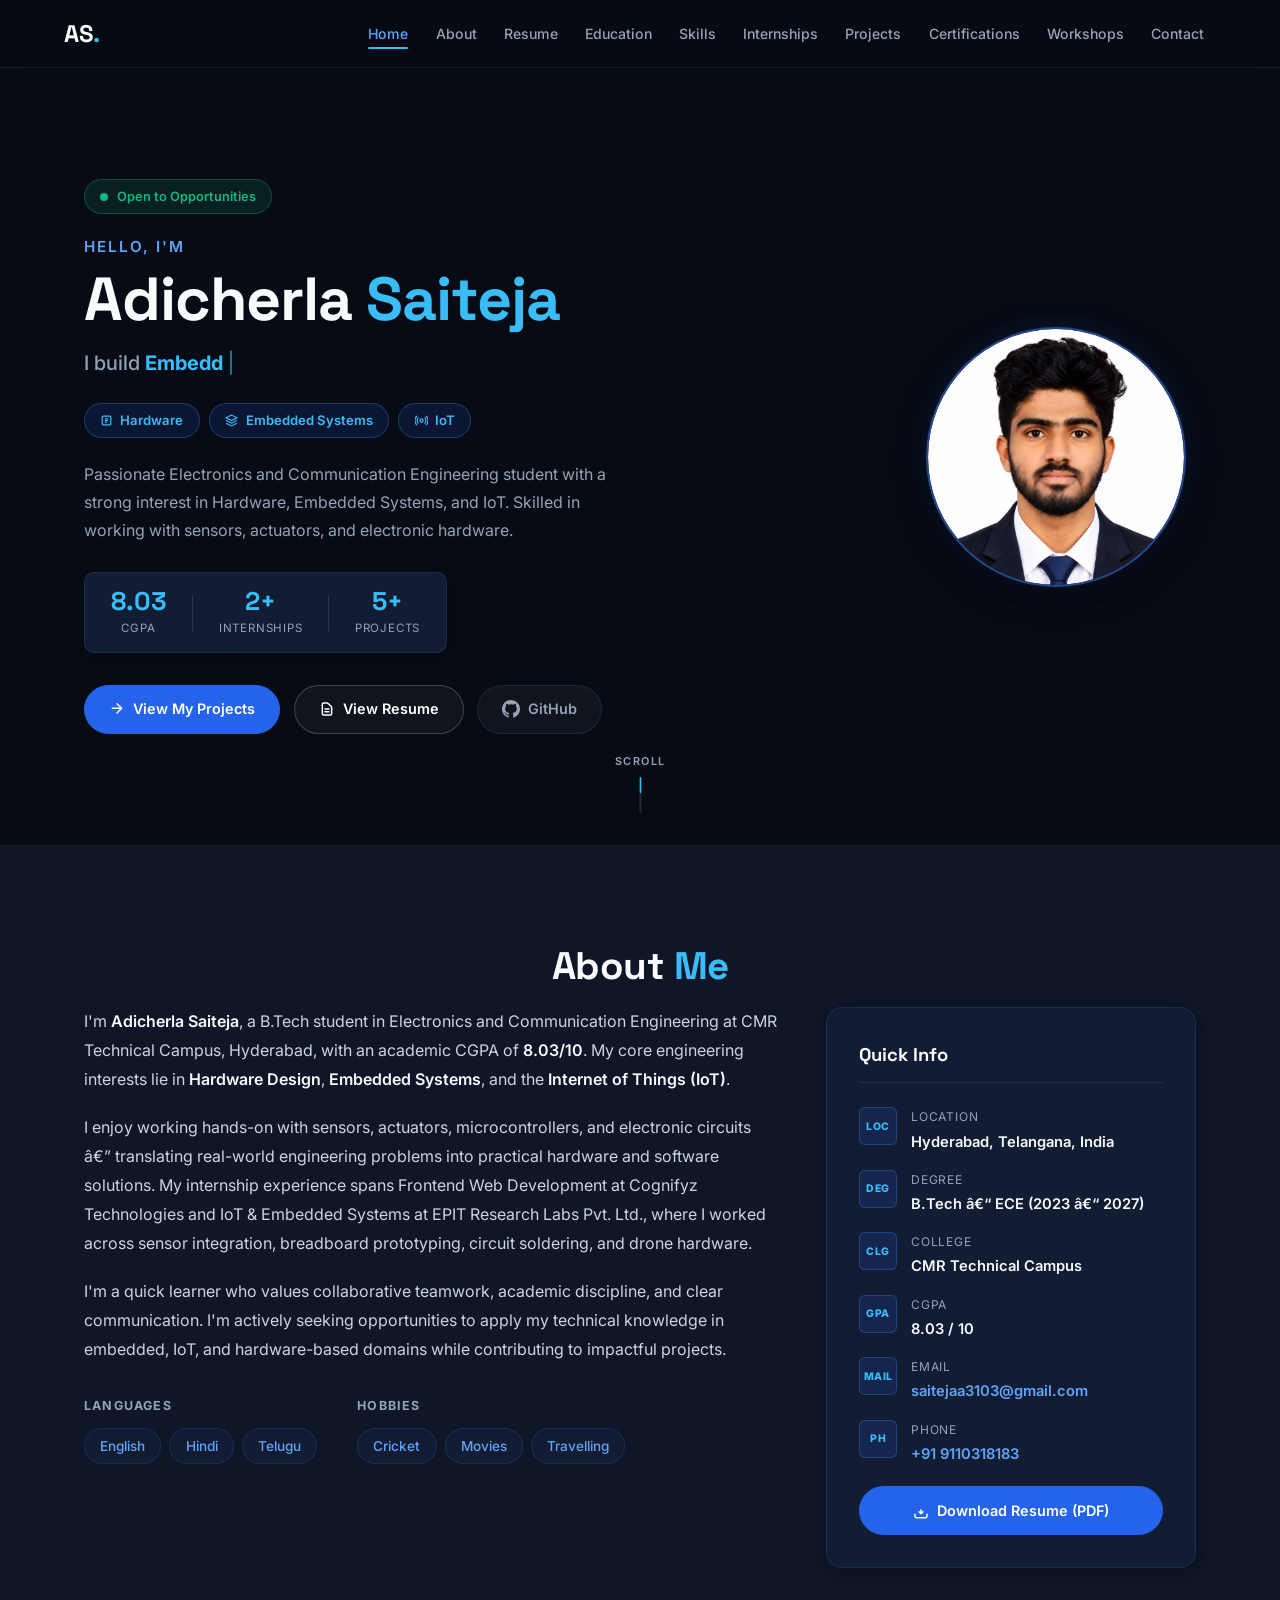
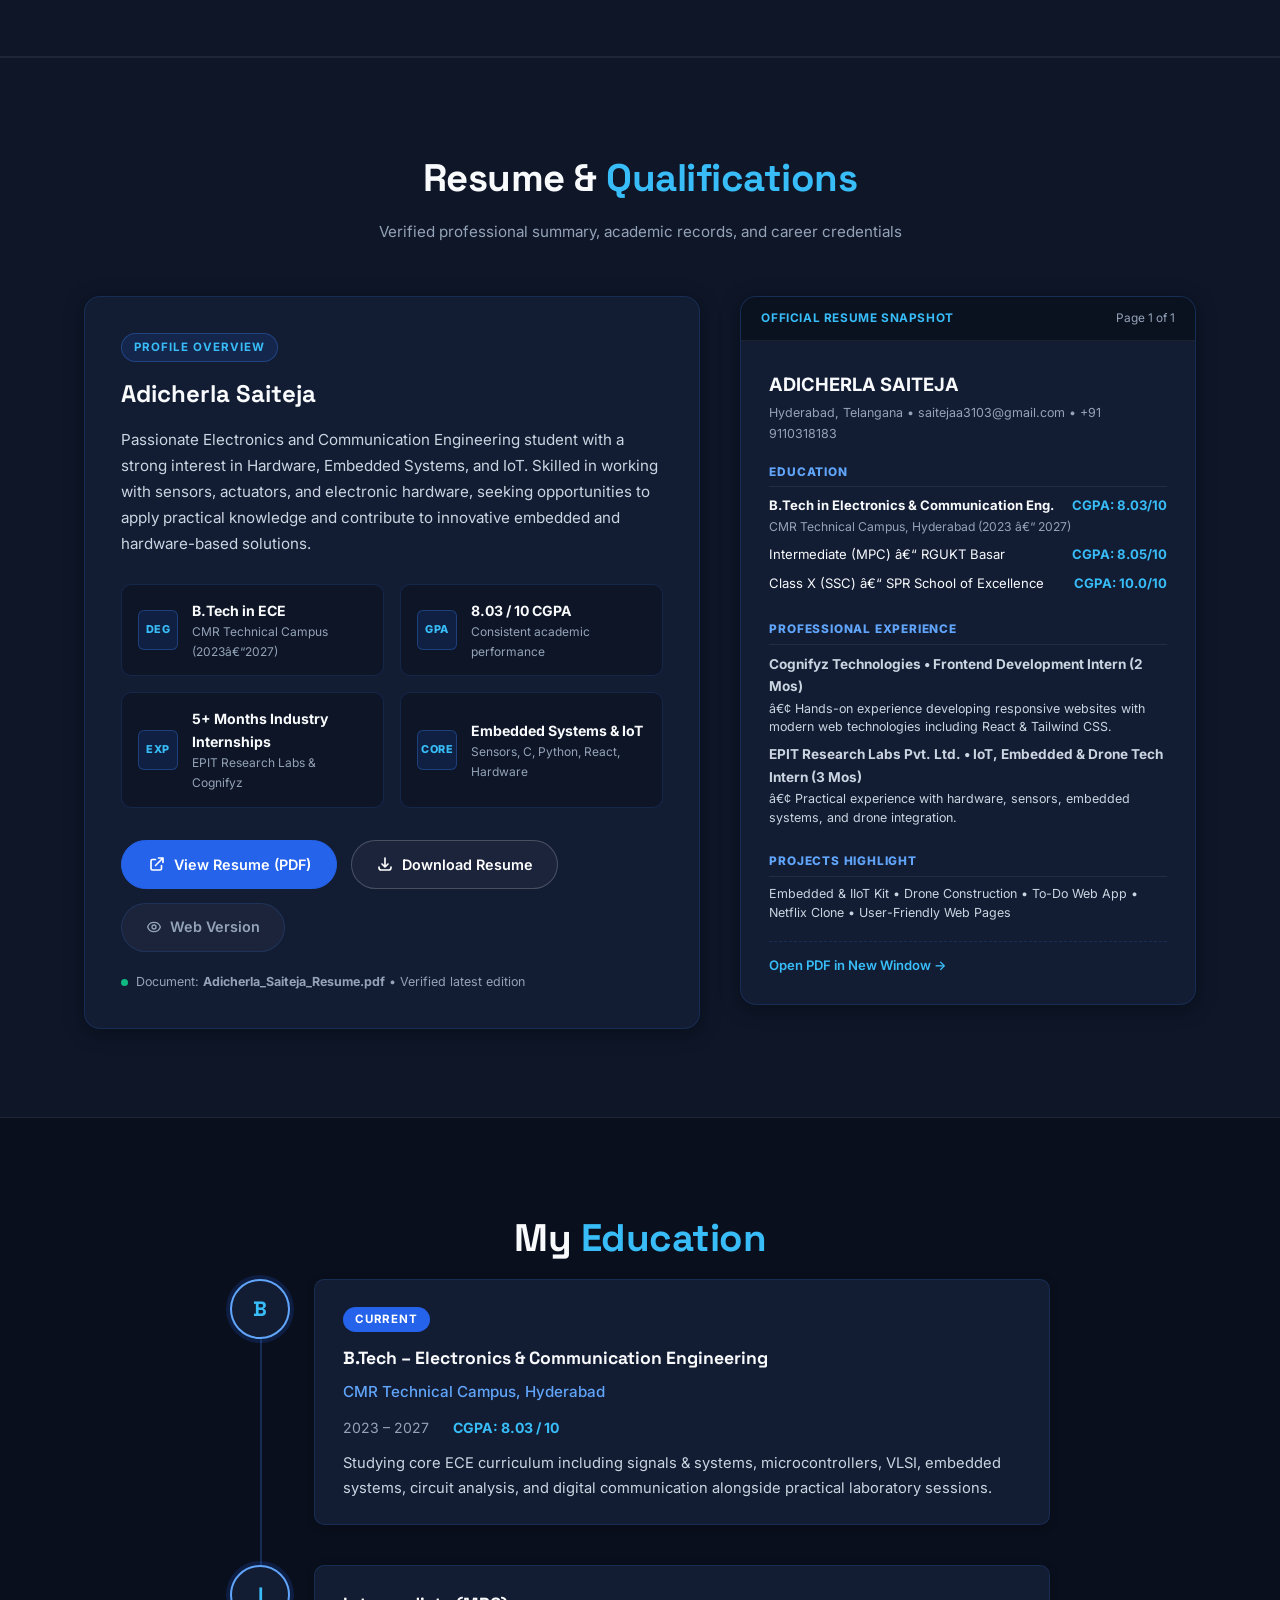
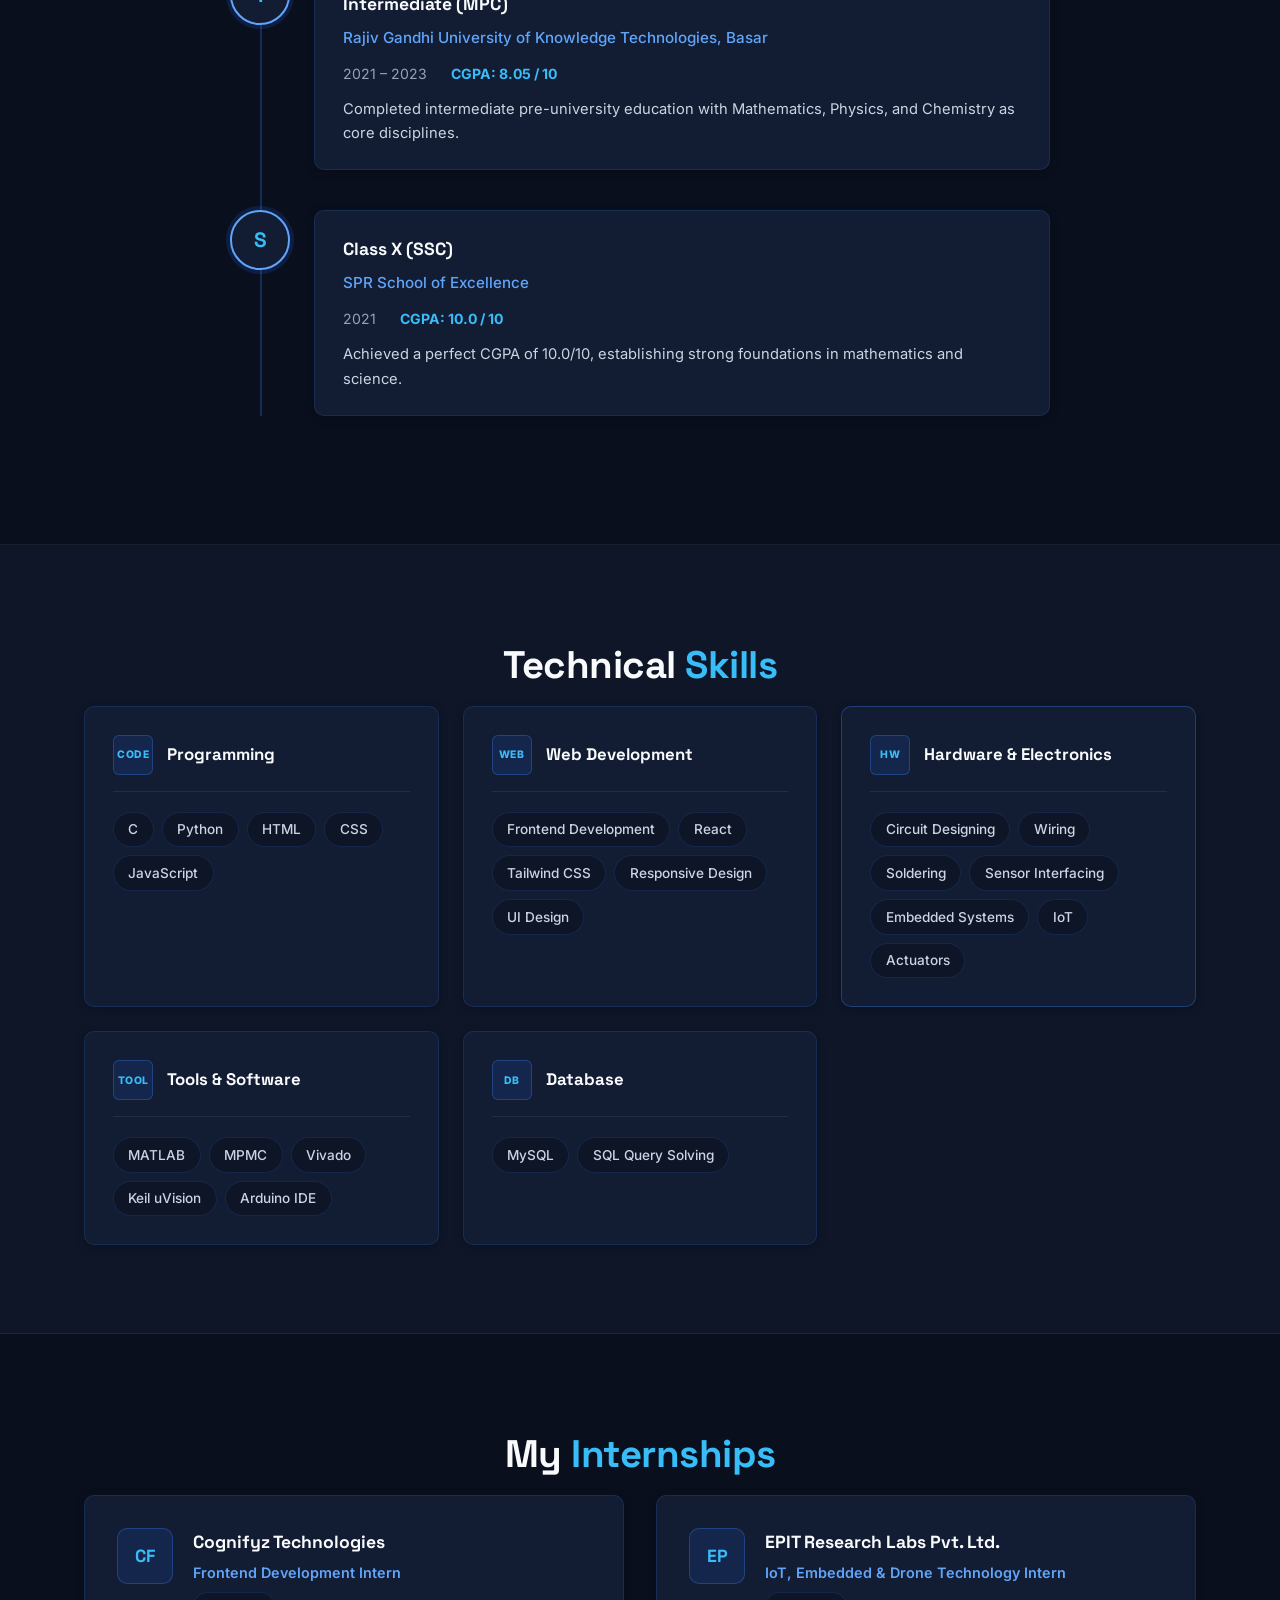
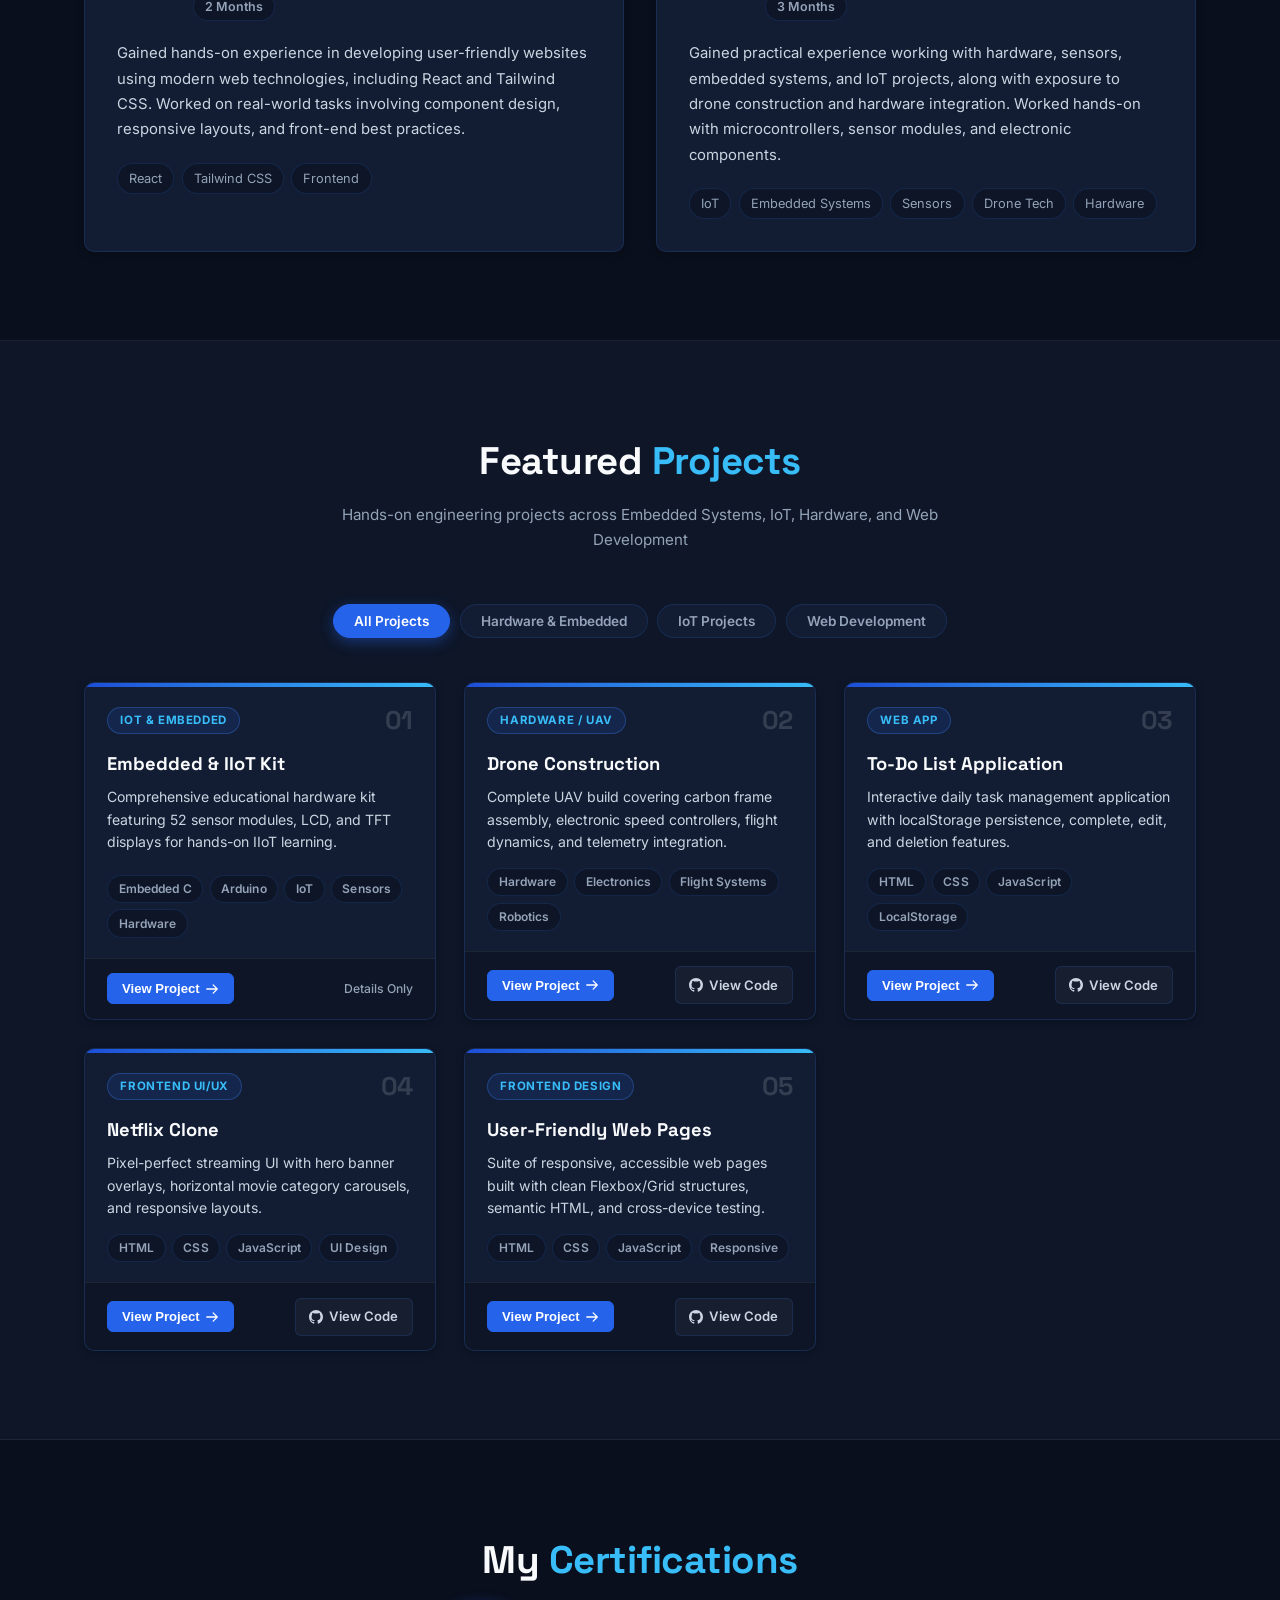
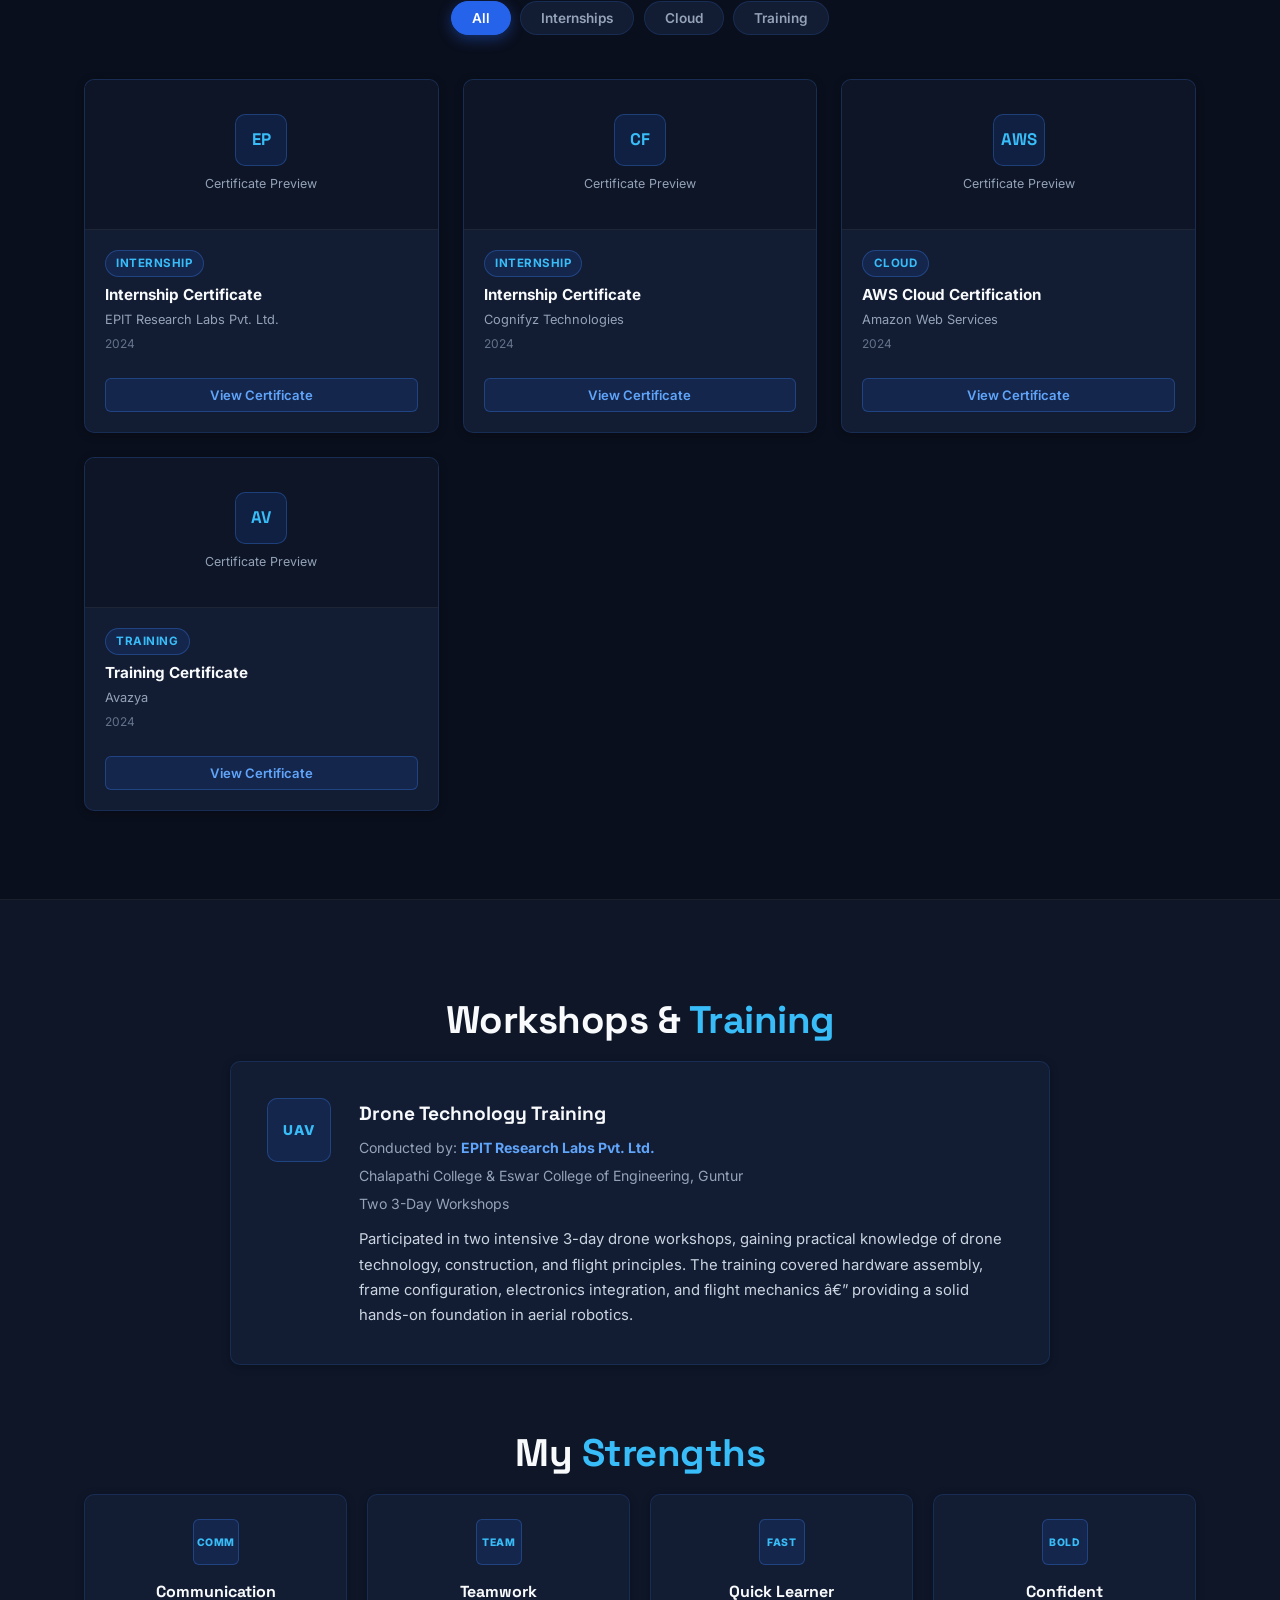
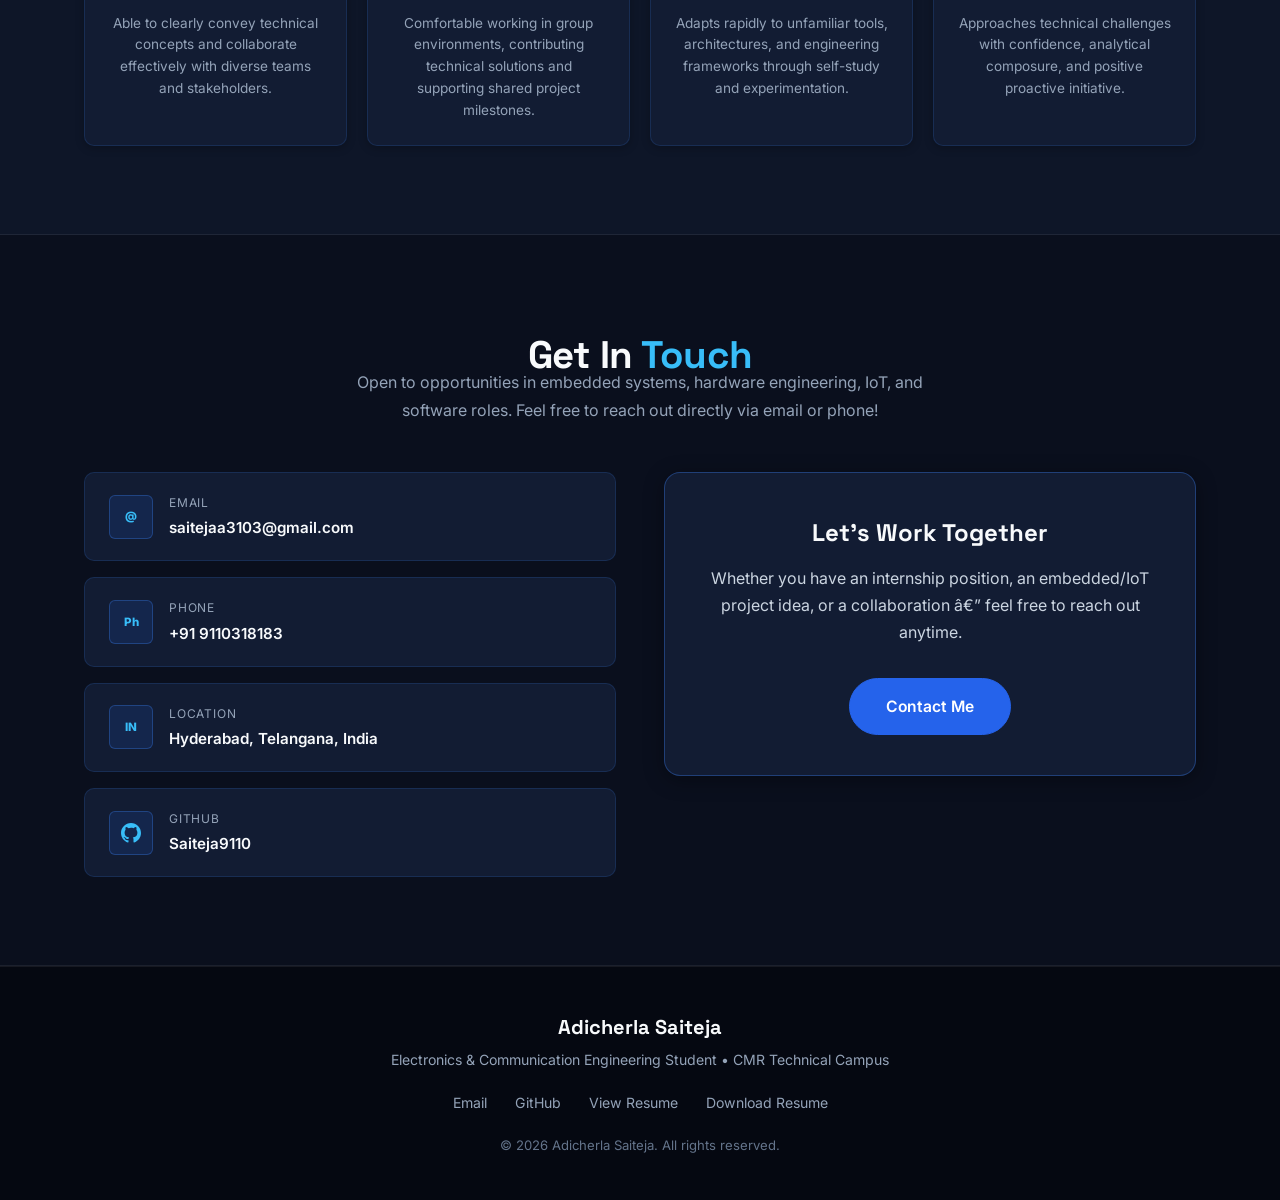
==== commit cdae0c14: "Fix CGPA to 8.03 and email to saitejaa3103@gmail.com; add unified navy blue theme, resume section, c" ====
--- a/index.html
+++ b/index.html
@@ -1,14 +1,14 @@
-<!DOCTYPE html>
+﻿<!DOCTYPE html>
 <html lang="en">
 <head>
   <meta charset="UTF-8" />
   <meta name="viewport" content="width=device-width, initial-scale=1.0" />
-  <meta name="description" content="Adicherla Saiteja - Electronics and Communication Engineering Student. Portfolio showcasing skills in Embedded Systems, IoT, and Hardware." />
-  <title>Adicherla Saiteja | Portfolio</title>
+  <meta name="description" content="Adicherla Saiteja - Electronics and Communication Engineering Student. Portfolio showcasing skills in Embedded Systems, IoT, Hardware, and Web Development." />
+  <title>Adicherla Saiteja | Engineering Portfolio &amp; Resume</title>
   <link rel="stylesheet" href="./style.css" />
   <link rel="preconnect" href="https://fonts.googleapis.com" />
   <link rel="preconnect" href="https://fonts.gstatic.com" crossorigin />
-  <link href="https://fonts.googleapis.com/css2?family=Inter:wght@300;400;500;600;700;800&family=Space+Grotesk:wght@400;500;600;700&display=swap" rel="stylesheet" />
+  <link href="https://fonts.googleapis.com/css2?family=Inter:wght@300;400;500;600;700;800&family=Space+Grotesk:wght@500;600;700&display=swap" rel="stylesheet" />
 </head>
 <body>
 
@@ -19,6 +19,7 @@
       <ul class="nav-menu" id="nav-menu">
         <li><a href="#home"           class="nav-link">Home</a></li>
         <li><a href="#about"          class="nav-link">About</a></li>
+        <li><a href="#resume"         class="nav-link">Resume</a></li>
         <li><a href="#education"      class="nav-link">Education</a></li>
         <li><a href="#skills"         class="nav-link">Skills</a></li>
         <li><a href="#internships"    class="nav-link">Internships</a></li>
@@ -35,7 +36,7 @@
     </div>
   </nav>
 
-  <!-- HOME / HERO -->
+  <!-- HOME / HERO (Dark Navy Section) -->
   <section id="home" class="hero">
     <div class="hero-container">
       <div class="hero-content">
@@ -69,8 +70,7 @@
         </div>
 
         <p class="hero-desc">
-          Passionate about building practical hardware, embedded systems and IoT solutions
-          using sensors, actuators and electronic technologies.
+          Passionate Electronics and Communication Engineering student with a strong interest in Hardware, Embedded Systems, and IoT. Skilled in working with sensors, actuators, and electronic hardware.
         </p>
 
         <!-- Stat counters -->
@@ -96,9 +96,9 @@
             <svg width="16" height="16" viewBox="0 0 24 24" fill="none" stroke="currentColor" stroke-width="2.2"><path stroke-linecap="round" stroke-linejoin="round" d="M19 11H5m14 0l-7 7m7-7l-7-7"/></svg>
             View My Projects
           </a>
-          <a href="./assets/resume.pdf" class="btn btn-outline" download>
-            <svg width="16" height="16" viewBox="0 0 24 24" fill="none" stroke="currentColor" stroke-width="2.2"><path stroke-linecap="round" stroke-linejoin="round" d="M12 10v6m0 0l-3-3m3 3l3-3M3 17v3a2 2 0 002 2h14a2 2 0 002-2v-3"/></svg>
-            Resume
+          <a href="#resume" class="btn btn-outline">
+            <svg width="16" height="16" viewBox="0 0 24 24" fill="none" stroke="currentColor" stroke-width="2.2"><path stroke-linecap="round" stroke-linejoin="round" d="M9 12h6m-6 4h6m2 5H7a2 2 0 01-2-2V5a2 2 0 012-2h5.586a1 1 0 01.707.293l5.414 5.414a1 1 0 01.293.707V19a2 2 0 01-2 2z"/></svg>
+            View Resume
           </a>
           <a href="https://github.com/Saiteja9110" class="btn btn-ghost" target="_blank" rel="noopener noreferrer">
             <svg width="18" height="18" viewBox="0 0 24 24" fill="currentColor" aria-hidden="true"><path d="M12 0C5.374 0 0 5.373 0 12c0 5.302 3.438 9.8 8.207 11.387.599.111.793-.261.793-.577v-2.234c-3.338.726-4.033-1.416-4.033-1.416-.546-1.387-1.333-1.756-1.333-1.756-1.089-.745.083-.729.083-.729 1.205.084 1.839 1.237 1.839 1.237 1.07 1.834 2.807 1.304 3.492.997.107-.775.418-1.305.762-1.604-2.665-.305-5.467-1.334-5.467-5.931 0-1.311.469-2.381 1.236-3.221-.124-.303-.535-1.524.117-3.176 0 0 1.008-.322 3.301 1.23A11.509 11.509 0 0112 5.803c1.02.005 2.047.138 3.006.404 2.291-1.552 3.297-1.23 3.297-1.23.653 1.653.242 2.874.118 3.176.77.84 1.235 1.911 1.235 3.221 0 4.609-2.807 5.624-5.479 5.921.43.372.823 1.102.823 2.222v3.293c0 .319.192.694.801.576C20.566 21.797 24 17.3 24 12c0-6.627-5.373-12-12-12z"/></svg>
@@ -107,7 +107,7 @@
         </div>
       </div>
 
-      <!-- Profile image — clean professional frame -->
+      <!-- Profile image â€” clean frame -->
       <div class="hero-image">
         <div class="profile-frame">
           <div class="profile-ring">
@@ -129,7 +129,7 @@
     </div>
   </section>
 
-  <!-- ABOUT ME -->
+  <!-- ABOUT ME (Clean Light Section) -->
   <section id="about" class="section section-light">
     <div class="container">
       <h2 class="section-title">About <span class="accent">Me</span></h2>
@@ -137,22 +137,21 @@
         <div class="about-text">
           <p>
             I'm <strong>Adicherla Saiteja</strong>, a B.Tech student in Electronics and
-            Communication Engineering at CMR Technical Campus, Hyderabad, with a current
-            CGPA of 8.03. My core interests lie in <strong>Hardware Design</strong>,
+            Communication Engineering at CMR Technical Campus, Hyderabad, with an academic
+            CGPA of <strong>8.03/10</strong>. My core engineering interests lie in <strong>Hardware Design</strong>,
             <strong>Embedded Systems</strong>, and the <strong>Internet of Things (IoT)</strong>.
           </p>
           <p>
             I enjoy working hands-on with sensors, actuators, microcontrollers, and electronic
-            circuits — translating real-world problems into practical hardware and software
+            circuits â€” translating real-world engineering problems into practical hardware and software
             solutions. My internship experience spans Frontend Web Development at Cognifyz
             Technologies and IoT &amp; Embedded Systems at EPIT Research Labs Pvt. Ltd.,
-            where I gained exposure to everything from circuit soldering to drone hardware
-            integration.
+            where I worked across sensor integration, breadboard prototyping, circuit soldering, and drone hardware.
           </p>
           <p>
-            I'm a quick learner who values collaborative teamwork and clear communication.
-            I'm actively seeking opportunities to apply my skills in embedded and
-            hardware-based domains and to keep growing through real-world projects.
+            I'm a quick learner who values collaborative teamwork, academic discipline, and clear communication.
+            I'm actively seeking opportunities to apply my technical knowledge in embedded,
+            IoT, and hardware-based domains while contributing to impactful projects.
           </p>
           <div class="about-extras">
             <div class="extra-block">
@@ -188,7 +187,7 @@
               <span class="info-icon-box deg">Deg</span>
               <div>
                 <span class="info-label">Degree</span>
-                <span class="info-value">B.Tech – ECE (Expected 2027)</span>
+                <span class="info-value">B.Tech â€“ ECE (2023 â€“ 2027)</span>
               </div>
             </li>
             <li>
@@ -220,14 +219,158 @@
               </div>
             </li>
           </ul>
-          <a href="./assets/resume.pdf" class="btn btn-primary btn-full" download>Download Resume</a>
+          <a href="./assets/resume.pdf" class="btn btn-primary btn-full" download="Adicherla_Saiteja_Resume.pdf">
+            <svg width="16" height="16" fill="none" viewBox="0 0 24 24" stroke="currentColor" stroke-width="2.2"><path stroke-linecap="round" stroke-linejoin="round" d="M12 10v6m0 0l-3-3m3 3l3-3M3 17v3a2 2 0 002 2h14a2 2 0 002-2v-3"/></svg>
+            Download Resume (PDF)
+          </a>
         </div>
       </div>
     </div>
   </section>
 
-  <!-- EDUCATION -->
-  <section id="education" class="section section-dark">
+  <!-- RESUME & QUALIFICATIONS SECTION (High-Contrast Dark Navy Section) -->
+  <section id="resume" class="section section-dark resume-section">
+    <div class="container">
+      <h2 class="section-title">Resume &amp; <span class="accent">Qualifications</span></h2>
+      <p class="section-subtitle">Verified professional summary, academic records, and career credentials</p>
+
+      <div class="resume-layout">
+        <!-- Left Summary & Actions Column -->
+        <div class="resume-summary-col">
+          <div class="resume-summary-card">
+            <div class="resume-card-tag">Profile Overview</div>
+            <h3 class="resume-summary-heading">Adicherla Saiteja</h3>
+            <p class="resume-profile-text">
+              Passionate Electronics and Communication Engineering student with a strong interest in Hardware, Embedded Systems, and IoT. Skilled in working with sensors, actuators, and electronic hardware, seeking opportunities to apply practical knowledge and contribute to innovative embedded and hardware-based solutions.
+            </p>
+
+            <div class="resume-qualifications-grid">
+              <div class="qual-item">
+                <span class="qual-icon-box blue">DEG</span>
+                <div>
+                  <span class="qual-title">B.Tech in ECE</span>
+                  <span class="qual-desc">CMR Technical Campus (2023â€“2027)</span>
+                </div>
+              </div>
+              <div class="qual-item">
+                <span class="qual-icon-box teal">GPA</span>
+                <div>
+                  <span class="qual-title">8.03 / 10 CGPA</span>
+                  <span class="qual-desc">Consistent academic performance</span>
+                </div>
+              </div>
+              <div class="qual-item">
+                <span class="qual-icon-box violet">EXP</span>
+                <div>
+                  <span class="qual-title">5+ Months Industry Internships</span>
+                  <span class="qual-desc">EPIT Research Labs &amp; Cognifyz</span>
+                </div>
+              </div>
+              <div class="qual-item">
+                <span class="qual-icon-box slate">CORE</span>
+                <div>
+                  <span class="qual-title">Embedded Systems &amp; IoT</span>
+                  <span class="qual-desc">Sensors, C, Python, React, Hardware</span>
+                </div>
+              </div>
+            </div>
+
+            <div class="resume-action-buttons">
+              <a href="./assets/resume.pdf" class="btn btn-primary btn-resume-main" target="_blank" rel="noopener noreferrer">
+                <svg width="18" height="18" fill="none" viewBox="0 0 24 24" stroke="currentColor" stroke-width="2.2">
+                  <path stroke-linecap="round" stroke-linejoin="round" d="M10 6H6a2 2 0 00-2 2v10a2 2 0 002 2h10a2 2 0 002-2v-4M14 4h6m0 0v6m0-6L10 14"/>
+                </svg>
+                View Resume (PDF)
+              </a>
+              <a href="./assets/resume.pdf" class="btn btn-outline btn-resume-sec" download="Adicherla_Saiteja_Resume.pdf">
+                <svg width="18" height="18" fill="none" viewBox="0 0 24 24" stroke="currentColor" stroke-width="2.2">
+                  <path stroke-linecap="round" stroke-linejoin="round" d="M4 16v1a3 3 0 003 3h10a3 3 0 003-3v-1m-4-4l-4 4m0 0l-4-4m4 4V4"/>
+                </svg>
+                Download Resume
+              </a>
+              <a href="./assets/resume.html" class="btn btn-ghost btn-resume-web" target="_blank" rel="noopener noreferrer">
+                <svg width="16" height="16" fill="none" viewBox="0 0 24 24" stroke="currentColor" stroke-width="2">
+                  <path stroke-linecap="round" stroke-linejoin="round" d="M15 12a3 3 0 11-6 0 3 3 0 016 0z"/>
+                  <path stroke-linecap="round" stroke-linejoin="round" d="M2.458 12C3.732 7.943 7.523 5 12 5c4.478 0 8.268 2.943 9.542 7-1.274 4.057-5.064 7-9.542 7-4.477 0-8.268-2.943-9.542-7z"/>
+                </svg>
+                Web Version
+              </a>
+            </div>
+
+            <div class="resume-file-info">
+              <span class="file-dot"></span>
+              <span>Document: <strong>Adicherla_Saiteja_Resume.pdf</strong> &bull; Verified latest edition</span>
+            </div>
+          </div>
+        </div>
+
+        <!-- Right Resume Preview Card -->
+        <div class="resume-preview-col">
+          <div class="resume-document-card">
+            <div class="doc-card-topbar">
+              <span class="doc-badge">Official Resume Snapshot</span>
+              <span class="doc-pages">Page 1 of 1</span>
+            </div>
+            <div class="doc-card-body">
+              <div class="doc-header">
+                <h4>ADICHERLA SAITEJA</h4>
+                <p class="doc-contact">Hyderabad, Telangana &bull; saitejaa3103@gmail.com &bull; +91 9110318183</p>
+              </div>
+
+              <div class="doc-block">
+                <h5>EDUCATION</h5>
+                <div class="doc-entry">
+                  <div class="doc-entry-row">
+                    <strong>B.Tech in Electronics &amp; Communication Eng.</strong>
+                    <span class="doc-score">CGPA: 8.03/10</span>
+                  </div>
+                  <span class="doc-sub">CMR Technical Campus, Hyderabad (2023 â€“ 2027)</span>
+                </div>
+                <div class="doc-entry">
+                  <div class="doc-entry-row">
+                    <span>Intermediate (MPC) â€“ RGUKT Basar</span>
+                    <span class="doc-score">CGPA: 8.05/10</span>
+                  </div>
+                </div>
+                <div class="doc-entry">
+                  <div class="doc-entry-row">
+                    <span>Class X (SSC) â€“ SPR School of Excellence</span>
+                    <span class="doc-score">CGPA: 10.0/10</span>
+                  </div>
+                </div>
+              </div>
+
+              <div class="doc-block">
+                <h5>PROFESSIONAL EXPERIENCE</h5>
+                <div class="doc-entry">
+                  <strong>Cognifyz Technologies &bull; Frontend Development Intern (2 Mos)</strong>
+                  <p class="doc-desc">â€¢ Hands-on experience developing responsive websites with modern web technologies including React &amp; Tailwind CSS.</p>
+                </div>
+                <div class="doc-entry">
+                  <strong>EPIT Research Labs Pvt. Ltd. &bull; IoT, Embedded &amp; Drone Tech Intern (3 Mos)</strong>
+                  <p class="doc-desc">â€¢ Practical experience with hardware, sensors, embedded systems, and drone integration.</p>
+                </div>
+              </div>
+
+              <div class="doc-block">
+                <h5>PROJECTS HIGHLIGHT</h5>
+                <p class="doc-mini-proj">Embedded &amp; IIoT Kit &bull; Drone Construction &bull; To-Do Web App &bull; Netflix Clone &bull; User-Friendly Web Pages</p>
+              </div>
+
+              <div class="doc-card-footer">
+                <a href="./assets/resume.pdf" target="_blank" rel="noopener noreferrer" class="doc-view-link">
+                  Open PDF in New Window &rarr;
+                </a>
+              </div>
+            </div>
+          </div>
+        </div>
+      </div>
+    </div>
+  </section>
+
+  <!-- EDUCATION (Clean White Section) -->
+  <section id="education" class="section section-white">
     <div class="container">
       <h2 class="section-title">My <span class="accent">Education</span></h2>
       <div class="timeline">
@@ -237,14 +380,14 @@
           <div class="timeline-card">
             <div class="timeline-badge">Current</div>
             <h3 class="edu-degree">B.Tech &ndash; Electronics &amp; Communication Engineering</h3>
-            <p class="edu-institution">CMR Technical Campus</p>
+            <p class="edu-institution">CMR Technical Campus, Hyderabad</p>
             <div class="edu-meta">
-              <span class="edu-year">Expected 2027</span>
-              <span class="edu-cgpa">CGPA: 8.03</span>
+              <span class="edu-year">2023 &ndash; 2027</span>
+              <span class="edu-cgpa">CGPA: 8.03 / 10</span>
             </div>
             <p class="edu-desc">
-              Studying core ECE subjects including signals &amp; systems, microcontrollers, VLSI,
-              embedded systems, and communication theory alongside practical labs and projects.
+              Studying core ECE curriculum including signals &amp; systems, microcontrollers, VLSI,
+              embedded systems, circuit analysis, and digital communication alongside practical laboratory sessions.
             </p>
           </div>
         </div>
@@ -255,11 +398,11 @@
             <h3 class="edu-degree">Intermediate (MPC)</h3>
             <p class="edu-institution">Rajiv Gandhi University of Knowledge Technologies, Basar</p>
             <div class="edu-meta">
-              <span class="edu-year">2023</span>
-              <span class="edu-cgpa">CGPA: 8.05</span>
+              <span class="edu-year">2021 &ndash; 2023</span>
+              <span class="edu-cgpa">CGPA: 8.05 / 10</span>
             </div>
             <p class="edu-desc">
-              Completed intermediate education with Mathematics, Physics, and Chemistry as core subjects.
+              Completed intermediate pre-university education with Mathematics, Physics, and Chemistry as core disciplines.
             </p>
           </div>
         </div>
@@ -267,14 +410,14 @@
         <div class="timeline-item">
           <div class="timeline-marker">S</div>
           <div class="timeline-card">
-            <h3 class="edu-degree">SSC (10th Grade)</h3>
+            <h3 class="edu-degree">Class X (SSC)</h3>
             <p class="edu-institution">SPR School of Excellence</p>
             <div class="edu-meta">
               <span class="edu-year">2021</span>
-              <span class="edu-cgpa">CGPA: 10.0</span>
+              <span class="edu-cgpa">CGPA: 10.0 / 10</span>
             </div>
             <p class="edu-desc">
-              Achieved a perfect CGPA of 10.0, demonstrating strong academic foundations and discipline.
+              Achieved a perfect CGPA of 10.0/10, establishing strong foundations in mathematics and science.
             </p>
           </div>
         </div>
@@ -283,7 +426,7 @@
     </div>
   </section>
 
-  <!-- SKILLS -->
+  <!-- SKILLS (Clean Off-White Section) -->
   <section id="skills" class="section section-light">
     <div class="container">
       <h2 class="section-title">Technical <span class="accent">Skills</span></h2>
@@ -310,6 +453,8 @@
           </div>
           <div class="skill-tags">
             <span class="skill-tag">Frontend Development</span>
+            <span class="skill-tag">React</span>
+            <span class="skill-tag">Tailwind CSS</span>
             <span class="skill-tag">Responsive Design</span>
             <span class="skill-tag">UI Design</span>
           </div>
@@ -324,9 +469,9 @@
             <span class="skill-tag">Circuit Designing</span>
             <span class="skill-tag">Wiring</span>
             <span class="skill-tag">Soldering</span>
+            <span class="skill-tag">Sensor Interfacing</span>
             <span class="skill-tag">Embedded Systems</span>
             <span class="skill-tag">IoT</span>
-            <span class="skill-tag">Sensors</span>
             <span class="skill-tag">Actuators</span>
           </div>
         </div>
@@ -341,6 +486,7 @@
             <span class="skill-tag">MPMC</span>
             <span class="skill-tag">Vivado</span>
             <span class="skill-tag">Keil uVision</span>
+            <span class="skill-tag">Arduino IDE</span>
           </div>
         </div>
 
@@ -359,8 +505,8 @@
     </div>
   </section>
 
-  <!-- INTERNSHIPS -->
-  <section id="internships" class="section section-dark">
+  <!-- INTERNSHIPS (Clean White Section) -->
+  <section id="internships" class="section section-white">
     <div class="container">
       <h2 class="section-title">My <span class="accent">Internships</span></h2>
       <div class="internship-grid">
@@ -417,125 +563,162 @@
     </div>
   </section>
 
-  <!-- PROJECTS -->
+  <!-- PROJECTS (Color-Coordinated & Engaging Gallery) -->
   <section id="projects" class="section section-light">
     <div class="container">
-      <h2 class="section-title">My <span class="accent">Projects</span></h2>
-      <p class="section-subtitle">Click any card to explore project details</p>
-      <div class="projects-grid">
-
-        <!-- Project 1 -->
-        <article class="proj-card" data-project="1" tabindex="0" role="button" aria-label="Open To-Do List project details">
+      <h2 class="section-title">Featured <span class="accent">Projects</span></h2>
+      <p class="section-subtitle">Hands-on engineering projects across Embedded Systems, IoT, Hardware, and Web Development</p>
+      
+      <!-- Category Filter Buttons -->
+      <div class="proj-filters" id="projectFilters">
+        <button class="proj-filter-btn active" data-filter="all">All Projects</button>
+        <button class="proj-filter-btn" data-filter="hardware">Hardware &amp; Embedded</button>
+        <button class="proj-filter-btn" data-filter="iot">IoT Projects</button>
+        <button class="proj-filter-btn" data-filter="web">Web Development</button>
+      </div>
+
+      <div class="projects-grid" id="projectsGrid">
+
+        <!-- Project 1: Embedded & IIoT Kit (IoT & Embedded) -->
+        <article class="proj-card card-iot" data-category="iot hardware" data-project="3" tabindex="0">
+          <div class="proj-card-banner teal-band"></div>
           <div class="proj-card-top">
-            <span class="proj-category-tag">Web App</span>
+            <span class="proj-category-pill pill-teal">IoT &amp; Embedded</span>
             <span class="proj-number">01</span>
+          </div>
+          <div class="proj-card-body">
+            <h3 class="proj-title">Embedded &amp; IIoT Kit</h3>
+            <p class="proj-short-desc">Comprehensive educational hardware kit featuring 52 sensor modules, LCD, and TFT displays for hands-on IIoT learning.</p>
+            <div class="proj-tech-row">
+              <span class="tech-pill tech-teal">Embedded C</span>
+              <span class="tech-pill tech-teal">Arduino</span>
+              <span class="tech-pill tech-teal">IoT</span>
+              <span class="tech-pill tech-teal">Sensors</span>
+              <span class="tech-pill tech-slate">Hardware</span>
+            </div>
+          </div>
+          <div class="proj-card-footer">
+            <button class="btn-proj-action btn-proj-view" data-project="3" type="button">
+              View Project
+              <svg width="14" height="14" fill="none" viewBox="0 0 24 24" stroke="currentColor" stroke-width="2.2"><path stroke-linecap="round" stroke-linejoin="round" d="M14 5l7 7m0 0l-7 7m7-7H3"/></svg>
+            </button>
+            <span class="proj-status-badge">Details Only</span>
+          </div>
+        </article>
+
+        <!-- Project 2: Drone Construction (Hardware & UAV) -->
+        <article class="proj-card card-hardware" data-category="hardware" data-project="4" tabindex="0">
+          <div class="proj-card-banner violet-band"></div>
+          <div class="proj-card-top">
+            <span class="proj-category-pill pill-violet">Hardware / UAV</span>
+            <span class="proj-number">02</span>
+          </div>
+          <div class="proj-card-body">
+            <h3 class="proj-title">Drone Construction</h3>
+            <p class="proj-short-desc">Complete UAV build covering carbon frame assembly, electronic speed controllers, flight dynamics, and telemetry integration.</p>
+            <div class="proj-tech-row">
+              <span class="tech-pill tech-violet">Hardware</span>
+              <span class="tech-pill tech-violet">Electronics</span>
+              <span class="tech-pill tech-violet">Flight Systems</span>
+              <span class="tech-pill tech-slate">Robotics</span>
+            </div>
+          </div>
+          <div class="proj-card-footer">
+            <button class="btn-proj-action btn-proj-view" data-project="4" type="button">
+              View Project
+              <svg width="14" height="14" fill="none" viewBox="0 0 24 24" stroke="currentColor" stroke-width="2.2"><path stroke-linecap="round" stroke-linejoin="round" d="M14 5l7 7m0 0l-7 7m7-7H3"/></svg>
+            </button>
+            <a href="https://github.com/Saiteja9110/Drone-Construction" class="btn-proj-action btn-proj-code" target="_blank" rel="noopener noreferrer">
+              <svg width="14" height="14" viewBox="0 0 24 24" fill="currentColor"><path d="M12 0C5.374 0 0 5.373 0 12c0 5.302 3.438 9.8 8.207 11.387.599.111.793-.261.793-.577v-2.234c-3.338.726-4.033-1.416-4.033-1.416-.546-1.387-1.333-1.756-1.333-1.756-1.089-.745.083-.729.083-.729 1.205.084 1.839 1.237 1.839 1.237 1.07 1.834 2.807 1.304 3.492.997.107-.775.418-1.305.762-1.604-2.665-.305-5.467-1.334-5.467-5.931 0-1.311.469-2.381 1.236-3.221-.124-.303-.535-1.524.117-3.176 0 0 1.008-.322 3.301 1.23A11.509 11.509 0 0112 5.803c1.02.005 2.047.138 3.006.404 2.291-1.552 3.297-1.23 3.297-1.23.653 1.653.242 2.874.118 3.176.77.84 1.235 1.911 1.235 3.221 0 4.609-2.807 5.624-5.479 5.921.43.372.823 1.102.823 2.222v3.293c0 .319.192.694.801.576C20.566 21.797 24 17.3 24 12c0-6.627-5.373-12-12-12z"/></svg>
+              View Code
+            </a>
+          </div>
+        </article>
+
+        <!-- Project 3: To-Do List Application (Web App) -->
+        <article class="proj-card card-web" data-category="web" data-project="1" tabindex="0">
+          <div class="proj-card-banner blue-band"></div>
+          <div class="proj-card-top">
+            <span class="proj-category-pill pill-blue">Web App</span>
+            <span class="proj-number">03</span>
           </div>
           <div class="proj-card-body">
             <h3 class="proj-title">To-Do List Application</h3>
-            <p class="proj-short-desc">Interactive task manager with add, edit, complete &amp; delete functionality.</p>
+            <p class="proj-short-desc">Interactive daily task management application with localStorage persistence, complete, edit, and deletion features.</p>
             <div class="proj-tech-row">
-              <span class="proj-tech">HTML</span>
-              <span class="proj-tech">CSS</span>
-              <span class="proj-tech">JavaScript</span>
+              <span class="tech-pill tech-blue">HTML</span>
+              <span class="tech-pill tech-blue">CSS</span>
+              <span class="tech-pill tech-blue">JavaScript</span>
+              <span class="tech-pill tech-slate">LocalStorage</span>
             </div>
           </div>
           <div class="proj-card-footer">
-            <span class="proj-view-btn">
-              View Details
-              <svg width="15" height="15" fill="none" viewBox="0 0 24 24" stroke="currentColor" stroke-width="2.2"><path stroke-linecap="round" stroke-linejoin="round" d="M13 7l5 5m0 0l-5 5m5-5H6"/></svg>
-            </span>
+            <button class="btn-proj-action btn-proj-view" data-project="1" type="button">
+              View Project
+              <svg width="14" height="14" fill="none" viewBox="0 0 24 24" stroke="currentColor" stroke-width="2.2"><path stroke-linecap="round" stroke-linejoin="round" d="M14 5l7 7m0 0l-7 7m7-7H3"/></svg>
+            </button>
+            <a href="https://github.com/Saiteja9110/To-do-list" class="btn-proj-action btn-proj-code" target="_blank" rel="noopener noreferrer">
+              <svg width="14" height="14" viewBox="0 0 24 24" fill="currentColor"><path d="M12 0C5.374 0 0 5.373 0 12c0 5.302 3.438 9.8 8.207 11.387.599.111.793-.261.793-.577v-2.234c-3.338.726-4.033-1.416-4.033-1.416-.546-1.387-1.333-1.756-1.333-1.756-1.089-.745.083-.729.083-.729 1.205.084 1.839 1.237 1.839 1.237 1.07 1.834 2.807 1.304 3.492.997.107-.775.418-1.305.762-1.604-2.665-.305-5.467-1.334-5.467-5.931 0-1.311.469-2.381 1.236-3.221-.124-.303-.535-1.524.117-3.176 0 0 1.008-.322 3.301 1.23A11.509 11.509 0 0112 5.803c1.02.005 2.047.138 3.006.404 2.291-1.552 3.297-1.23 3.297-1.23.653 1.653.242 2.874.118 3.176.77.84 1.235 1.911 1.235 3.221 0 4.609-2.807 5.624-5.479 5.921.43.372.823 1.102.823 2.222v3.293c0 .319.192.694.801.576C20.566 21.797 24 17.3 24 12c0-6.627-5.373-12-12-12z"/></svg>
+              View Code
+            </a>
           </div>
         </article>
 
-        <!-- Project 2 -->
-        <article class="proj-card" data-project="2" tabindex="0" role="button" aria-label="Open User-Friendly Web Pages project details">
+        <!-- Project 4: Netflix Clone (Frontend UI/UX) -->
+        <article class="proj-card card-web" data-category="web" data-project="5" tabindex="0">
+          <div class="proj-card-banner blue-band"></div>
           <div class="proj-card-top">
-            <span class="proj-category-tag">Web Design</span>
-            <span class="proj-number">02</span>
+            <span class="proj-category-pill pill-blue">Frontend UI/UX</span>
+            <span class="proj-number">04</span>
+          </div>
+          <div class="proj-card-body">
+            <h3 class="proj-title">Netflix Clone</h3>
+            <p class="proj-short-desc">Pixel-perfect streaming UI with hero banner overlays, horizontal movie category carousels, and responsive layouts.</p>
+            <div class="proj-tech-row">
+              <span class="tech-pill tech-blue">HTML</span>
+              <span class="tech-pill tech-blue">CSS</span>
+              <span class="tech-pill tech-blue">JavaScript</span>
+              <span class="tech-pill tech-slate">UI Design</span>
+            </div>
+          </div>
+          <div class="proj-card-footer">
+            <button class="btn-proj-action btn-proj-view" data-project="5" type="button">
+              View Project
+              <svg width="14" height="14" fill="none" viewBox="0 0 24 24" stroke="currentColor" stroke-width="2.2"><path stroke-linecap="round" stroke-linejoin="round" d="M14 5l7 7m0 0l-7 7m7-7H3"/></svg>
+            </button>
+            <a href="https://github.com/Saiteja9110/Telugu-Movie-Clone" class="btn-proj-action btn-proj-code" target="_blank" rel="noopener noreferrer">
+              <svg width="14" height="14" viewBox="0 0 24 24" fill="currentColor"><path d="M12 0C5.374 0 0 5.373 0 12c0 5.302 3.438 9.8 8.207 11.387.599.111.793-.261.793-.577v-2.234c-3.338.726-4.033-1.416-4.033-1.416-.546-1.387-1.333-1.756-1.333-1.756-1.089-.745.083-.729.083-.729 1.205.084 1.839 1.237 1.839 1.237 1.07 1.834 2.807 1.304 3.492.997.107-.775.418-1.305.762-1.604-2.665-.305-5.467-1.334-5.467-5.931 0-1.311.469-2.381 1.236-3.221-.124-.303-.535-1.524.117-3.176 0 0 1.008-.322 3.301 1.23A11.509 11.509 0 0112 5.803c1.02.005 2.047.138 3.006.404 2.291-1.552 3.297-1.23 3.297-1.23.653 1.653.242 2.874.118 3.176.77.84 1.235 1.911 1.235 3.221 0 4.609-2.807 5.624-5.479 5.921.43.372.823 1.102.823 2.222v3.293c0 .319.192.694.801.576C20.566 21.797 24 17.3 24 12c0-6.627-5.373-12-12-12z"/></svg>
+              View Code
+            </a>
+          </div>
+        </article>
+
+        <!-- Project 5: User-Friendly Web Pages (Web Development) -->
+        <article class="proj-card card-web" data-category="web" data-project="2" tabindex="0">
+          <div class="proj-card-banner blue-band"></div>
+          <div class="proj-card-top">
+            <span class="proj-category-pill pill-blue">Frontend Design</span>
+            <span class="proj-number">05</span>
           </div>
           <div class="proj-card-body">
             <h3 class="proj-title">User-Friendly Web Pages</h3>
-            <p class="proj-short-desc">Responsive web pages with clean layouts and intuitive navigation.</p>
+            <p class="proj-short-desc">Suite of responsive, accessible web pages built with clean Flexbox/Grid structures, semantic HTML, and cross-device testing.</p>
             <div class="proj-tech-row">
-              <span class="proj-tech">HTML</span>
-              <span class="proj-tech">CSS</span>
-              <span class="proj-tech">JavaScript</span>
+              <span class="tech-pill tech-blue">HTML</span>
+              <span class="tech-pill tech-blue">CSS</span>
+              <span class="tech-pill tech-blue">JavaScript</span>
+              <span class="tech-pill tech-slate">Responsive</span>
             </div>
           </div>
           <div class="proj-card-footer">
-            <span class="proj-view-btn">
-              View Details
-              <svg width="15" height="15" fill="none" viewBox="0 0 24 24" stroke="currentColor" stroke-width="2.2"><path stroke-linecap="round" stroke-linejoin="round" d="M13 7l5 5m0 0l-5 5m5-5H6"/></svg>
-            </span>
-          </div>
-        </article>
-
-        <!-- Project 3 -->
-        <article class="proj-card" data-project="3" tabindex="0" role="button" aria-label="Open Embedded IIoT Kit project details">
-          <div class="proj-card-top">
-            <span class="proj-category-tag">IoT / Embedded</span>
-            <span class="proj-number">03</span>
-          </div>
-          <div class="proj-card-body">
-            <h3 class="proj-title">Embedded &amp; IIoT Kit</h3>
-            <p class="proj-short-desc">Educational kit with 52 sensors &amp; displays for hands-on IIoT learning.</p>
-            <div class="proj-tech-row">
-              <span class="proj-tech">Embedded C</span>
-              <span class="proj-tech">IoT</span>
-              <span class="proj-tech">Hardware</span>
-            </div>
-          </div>
-          <div class="proj-card-footer">
-            <span class="proj-view-btn">
-              View Details
-              <svg width="15" height="15" fill="none" viewBox="0 0 24 24" stroke="currentColor" stroke-width="2.2"><path stroke-linecap="round" stroke-linejoin="round" d="M13 7l5 5m0 0l-5 5m5-5H6"/></svg>
-            </span>
-          </div>
-        </article>
-
-        <!-- Project 4 -->
-        <article class="proj-card" data-project="4" tabindex="0" role="button" aria-label="Open Drone Construction project details">
-          <div class="proj-card-top">
-            <span class="proj-category-tag">Hardware / UAV</span>
-            <span class="proj-number">04</span>
-          </div>
-          <div class="proj-card-body">
-            <h3 class="proj-title">Drone Construction</h3>
-            <p class="proj-short-desc">Hands-on drone building covering structure, electronics &amp; flight systems.</p>
-            <div class="proj-tech-row">
-              <span class="proj-tech">Hardware</span>
-              <span class="proj-tech">Electronics</span>
-              <span class="proj-tech">Flight Systems</span>
-            </div>
-          </div>
-          <div class="proj-card-footer">
-            <span class="proj-view-btn">
-              View Details
-              <svg width="15" height="15" fill="none" viewBox="0 0 24 24" stroke="currentColor" stroke-width="2.2"><path stroke-linecap="round" stroke-linejoin="round" d="M13 7l5 5m0 0l-5 5m5-5H6"/></svg>
-            </span>
-          </div>
-        </article>
-
-        <!-- Project 5 -->
-        <article class="proj-card" data-project="5" tabindex="0" role="button" aria-label="Open Netflix Clone project details">
-          <div class="proj-card-top">
-            <span class="proj-category-tag">Frontend Clone</span>
-            <span class="proj-number">05</span>
-          </div>
-          <div class="proj-card-body">
-            <h3 class="proj-title">Netflix Clone</h3>
-            <p class="proj-short-desc">Netflix-inspired responsive website with movie banners &amp; categories.</p>
-            <div class="proj-tech-row">
-              <span class="proj-tech">HTML</span>
-              <span class="proj-tech">CSS</span>
-              <span class="proj-tech">JavaScript</span>
-            </div>
-          </div>
-          <div class="proj-card-footer">
-            <span class="proj-view-btn">
-              View Details
-              <svg width="15" height="15" fill="none" viewBox="0 0 24 24" stroke="currentColor" stroke-width="2.2"><path stroke-linecap="round" stroke-linejoin="round" d="M13 7l5 5m0 0l-5 5m5-5H6"/></svg>
-            </span>
+            <button class="btn-proj-action btn-proj-view" data-project="2" type="button">
+              View Project
+              <svg width="14" height="14" fill="none" viewBox="0 0 24 24" stroke="currentColor" stroke-width="2.2"><path stroke-linecap="round" stroke-linejoin="round" d="M14 5l7 7m0 0l-7 7m7-7H3"/></svg>
+            </button>
+            <a href="https://github.com/Saiteja9110/User-Friendly-web-page" class="btn-proj-action btn-proj-code" target="_blank" rel="noopener noreferrer">
+              <svg width="14" height="14" viewBox="0 0 24 24" fill="currentColor"><path d="M12 0C5.374 0 0 5.373 0 12c0 5.302 3.438 9.8 8.207 11.387.599.111.793-.261.793-.577v-2.234c-3.338.726-4.033-1.416-4.033-1.416-.546-1.387-1.333-1.756-1.333-1.756-1.089-.745.083-.729.083-.729 1.205.084 1.839 1.237 1.839 1.237 1.07 1.834 2.807 1.304 3.492.997.107-.775.418-1.305.762-1.604-2.665-.305-5.467-1.334-5.467-5.931 0-1.311.469-2.381 1.236-3.221-.124-.303-.535-1.524.117-3.176 0 0 1.008-.322 3.301 1.23A11.509 11.509 0 0112 5.803c1.02.005 2.047.138 3.006.404 2.291-1.552 3.297-1.23 3.297-1.23.653 1.653.242 2.874.118 3.176.77.84 1.235 1.911 1.235 3.221 0 4.609-2.807 5.624-5.479 5.921.43.372.823 1.102.823 2.222v3.293c0 .319.192.694.801.576C20.566 21.797 24 17.3 24 12c0-6.627-5.373-12-12-12z"/></svg>
+              View Code
+            </a>
           </div>
         </article>
 
@@ -571,8 +754,8 @@
     </div>
   </div>
 
-  <!-- CERTIFICATIONS -->
-  <section id="certifications" class="section section-dark">
+  <!-- CERTIFICATIONS (Clean White Section) -->
+  <section id="certifications" class="section section-white">
     <div class="container">
       <h2 class="section-title">My <span class="accent">Certifications</span></h2>
       <div class="cert-filters">
@@ -582,7 +765,7 @@
         <button class="cert-filter-btn" data-filter="training">Training</button>
       </div>
       <div class="cert-gallery" id="certGallery">
-        <!-- cards inserted here by JS -->
+        <!-- cards inserted dynamically by JS -->
       </div>
     </div>
   </section>
@@ -605,14 +788,14 @@
         <!-- image or PDF iframe or placeholder -->
       </div>
       <div class="cert-modal-footer">
-        <span class="cert-verified-badge"><span class="cert-dot"></span>Verified</span>
+        <span class="cert-verified-badge"><span class="cert-dot"></span>Verified Credential</span>
         <p class="cert-modal-desc" id="certModalDesc"></p>
         <div class="cert-modal-actions" id="certModalActions"></div>
       </div>
     </div>
   </div>
 
-  <!-- WORKSHOPS & TRAINING -->
+  <!-- WORKSHOPS & TRAINING (Clean Off-White Section) -->
   <section id="workshops" class="section section-light">
     <div class="container">
       <h2 class="section-title">Workshops &amp; <span class="accent">Training</span></h2>
@@ -629,8 +812,8 @@
             <p>
               Participated in two intensive 3-day drone workshops, gaining practical knowledge of
               drone technology, construction, and flight principles. The training covered hardware
-              assembly, frame configuration, electronics integration, and an introduction to
-              flight mechanics — providing a solid foundation in aerial robotics.
+              assembly, frame configuration, electronics integration, and flight mechanics â€” providing
+              a solid hands-on foundation in aerial robotics.
             </p>
           </div>
         </div>
@@ -643,35 +826,35 @@
           <div class="strength-card">
             <div class="strength-icon-box s1">Comm</div>
             <h4>Communication</h4>
-            <p>Able to clearly convey ideas and collaborate effectively with teams and stakeholders.</p>
+            <p>Able to clearly convey technical concepts and collaborate effectively with diverse teams and stakeholders.</p>
           </div>
           <div class="strength-card">
             <div class="strength-icon-box s2">Team</div>
             <h4>Teamwork</h4>
-            <p>Comfortable working in group environments, contributing ideas and supporting team goals.</p>
+            <p>Comfortable working in group environments, contributing technical solutions and supporting shared project milestones.</p>
           </div>
           <div class="strength-card">
             <div class="strength-icon-box s3">Fast</div>
             <h4>Quick Learner</h4>
-            <p>Adapts quickly to new tools, technologies, and concepts through self-study and practice.</p>
+            <p>Adapts rapidly to unfamiliar tools, architectures, and engineering frameworks through self-study and experimentation.</p>
           </div>
           <div class="strength-card">
             <div class="strength-icon-box s4">Bold</div>
             <h4>Confident</h4>
-            <p>Approaches challenges with confidence and a positive attitude, willing to take initiative.</p>
+            <p>Approaches technical challenges with confidence, analytical composure, and positive proactive initiative.</p>
           </div>
         </div>
       </div>
     </div>
   </section>
 
-  <!-- CONTACT -->
+  <!-- CONTACT (High-Contrast Dark Navy Section) -->
   <section id="contact" class="section section-dark">
     <div class="container">
       <h2 class="section-title">Get In <span class="accent">Touch</span></h2>
       <p class="contact-intro">
-        I'm open to internship opportunities, collaborations, and discussions around embedded
-        systems, IoT, and hardware projects. Feel free to reach out!
+        Open to opportunities in embedded systems, hardware engineering, IoT, and software roles.
+        Feel free to reach out directly via email or phone!
       </p>
       <div class="contact-grid">
         <div class="contact-info-grid">
@@ -716,22 +899,23 @@
 
         <div class="contact-cta">
           <h3>Let's Work Together</h3>
-          <p>Whether you have a project idea, an opportunity, or just want to connect — my inbox is always open.</p>
+          <p>Whether you have an internship position, an embedded/IoT project idea, or a collaboration â€” feel free to reach out anytime.</p>
           <a href="mailto:saitejaa3103@gmail.com" class="btn btn-primary btn-large">Contact Me</a>
         </div>
       </div>
     </div>
   </section>
 
-  <!-- FOOTER -->
+  <!-- FOOTER (Deep Dark Navy) -->
   <footer class="footer">
     <div class="footer-container">
       <p class="footer-name">Adicherla Saiteja</p>
-      <p class="footer-desc">Electronics &amp; Communication Engineering Student</p>
+      <p class="footer-desc">Electronics &amp; Communication Engineering Student &bull; CMR Technical Campus</p>
       <div class="footer-links">
         <a href="mailto:saitejaa3103@gmail.com">Email</a>
         <a href="https://github.com/Saiteja9110" target="_blank" rel="noopener noreferrer">GitHub</a>
-        <a href="./assets/resume.pdf" download>Resume</a>
+        <a href="./assets/resume.pdf" target="_blank" rel="noopener noreferrer">View Resume</a>
+        <a href="./assets/resume.pdf" download="Adicherla_Saiteja_Resume.pdf">Download Resume</a>
       </div>
       <p class="footer-copy">&copy; 2025 Adicherla Saiteja. All rights reserved.</p>
     </div>
@@ -740,3 +924,4 @@
   <script src="./script.js"></script>
 </body>
 </html>
+
--- a/style.css
+++ b/style.css
@@ -1,53 +1,64 @@
 /* =====================================================
    ADICHERLA SAITEJA – PORTFOLIO STYLESHEET
-   Theme: Executive Dark Navy + Clean Blue Accents
+   Design Theme: Unified Dark Navy Blue
+   Cohesive Sapphire & Cyan Blue Accents
    ===================================================== */
 
-/* ---- CSS CUSTOM PROPERTIES ---- */
+/* ---- CSS CUSTOM PROPERTIES (UNIFIED NAVY BLUE) ---- */
 :root {
-  /* Dark backgrounds — layered depth */
-  --bg-deep:     #0a0e1a;   /* deepest base */
-  --bg-surface:  #0f1421;   /* card and section surface */
-  --bg-elevated: #141929;   /* elevated surface */
-  --bg-hover:    #1a2035;   /* hover state */
-  --bg-border:   rgba(255, 255, 255, 0.07);
-
-  /* Blue accent palette */
-  --blue-primary: #3b82f6;
-  --blue-hover:   #60a5fa;
-  --blue-pale:    rgba(59, 130, 246, 0.15);
-  --blue-border:  rgba(59, 130, 246, 0.4);
-
-  /* Text hierarchy */
-  --text-primary:   #f1f5f9;
-  --text-secondary: #94a3b8;
-  --text-muted:     #64748b;
-
-  /* Status accents */
-  --green: #34d399;
-  --gold:  #fbbf24;
-
-  /* Fonts */
-  --font-sans:    'Inter', system-ui, -apple-system, sans-serif;
-  --font-display: 'Space Grotesk', 'Inter', sans-serif;
-
-  /* Shadows */
-  --shadow-card:  0 2px 20px rgba(0, 0, 0, 0.4);
-  --shadow-hover: 0 8px 30px rgba(0, 0, 0, 0.55);
-
-  /* Borders & radii */
-  --border:      1px solid rgba(255, 255, 255, 0.07);
-  --radius-sm:   8px;
-  --radius-md:   12px;
-  --radius-lg:   16px;
-  --radius-full: 9999px;
+  /* Deep Navy Hierarchy */
+  --navy-deep:         #070b14;   /* Navbar, Hero, Modals, Footer (deepest navy) */
+  --navy-bg:           #0a0f1d;   /* Primary page background for all sections */
+  --navy-section-alt:  #0e1628;   /* Subtle rhythmic navy variation for alternating sections */
+  --navy-surface:      #121c33;   /* Elevated card surface */
+  --navy-surface-alt:  #172442;   /* Hovered card surface */
+  --navy-surface-sub:  #0d1527;   /* Sub-level container background */
+  
+  /* Borders */
+  --navy-border:       rgba(59, 130, 246, 0.16); /* Clean subtle navy blue border */
+  --navy-border-subtle:rgba(255, 255, 255, 0.07);
+  --navy-border-hover: rgba(96, 165, 250, 0.45); /* Bright blue border on hover */
+
+  /* Cohesive Navy Blue Accents */
+  --blue-primary:      #2563eb;   /* Solid Royal Blue (action buttons, active pills) */
+  --blue-hover:        #1d4ed8;   /* Deep Blue hover */
+  --blue-bright:       #60a5fa;   /* Bright Sapphire Blue (icons, subtitles, focus) */
+  --blue-accent:       #38bdf8;   /* Electric Cyan/Sky Blue (highlights, scores, numbers) */
+  --blue-pale:         rgba(37, 99, 235, 0.14); /* Subtle blue badge tint */
+  --blue-badge-border: rgba(59, 130, 246, 0.32);
+
+  /* Typography Colors (High Contrast on Navy) */
+  --text-title:        #f8fafc;   /* Slate 50 (clean bright off-white for headings) */
+  --text-body:         #cbd5e1;   /* Slate 300 (readable soft slate for paragraphs) */
+  --text-muted:        #94a3b8;   /* Slate 400 (secondary labels, dates, meta info) */
+  --text-dim:          #64748b;   /* Slate 500 (watermarks, footers) */
+
+  /* Functional Status */
+  --green:             #10b981;
+  --green-pale:        rgba(16, 185, 129, 0.12);
+  --green-border:      rgba(16, 185, 129, 0.3);
+
+  /* Typography */
+  --font-sans:         'Inter', system-ui, -apple-system, sans-serif;
+  --font-display:      'Space Grotesk', 'Inter', sans-serif;
+
+  /* Radii & Shadows */
+  --radius-sm:         6px;
+  --radius-md:         10px;
+  --radius-lg:         16px;
+  --radius-full:       9999px;
+
+  --shadow-sm:         0 2px 8px rgba(0, 0, 0, 0.25);
+  --shadow-card:       0 4px 20px rgba(0, 0, 0, 0.35);
+  --shadow-hover:      0 12px 32px rgba(0, 0, 0, 0.5), 0 0 20px rgba(37, 99, 235, 0.12);
+  --shadow-dark:       0 8px 30px rgba(0, 0, 0, 0.5);
 
   /* Transitions & Nav */
-  --transition: all 0.25s ease;
-  --nav-height: 68px;
-}
-
-/* ---- RESET & BASE ---- */
+  --transition:        all 0.22s ease-in-out;
+  --nav-height:        68px;
+}
+
+/* ---- RESET & GLOBAL STYLES ---- */
 *, *::before, *::after {
   box-sizing: border-box;
   margin: 0;
@@ -62,10 +73,11 @@
 
 body {
   font-family: var(--font-sans);
-  color: var(--text-primary);
-  background: var(--bg-deep);
-  line-height: 1.7;
+  color: var(--text-body);
+  background: var(--navy-bg);
+  line-height: 1.65;
   -webkit-font-smoothing: antialiased;
+  min-height: 100vh;
 }
 
 img {
@@ -82,57 +94,71 @@
   list-style: none;
 }
 
-/* ---- LAYOUT UTILITIES ---- */
+/* ---- STRUCTURAL CONTAINERS (ALL NAVY BLUE) ---- */
 .container {
-  max-width: 1140px;
+  max-width: 1160px;
   margin: 0 auto;
   padding: 0 1.5rem;
 }
 
 .section {
-  padding: 5rem 0;
+  padding: 5.5rem 0;
+  background: var(--navy-bg);
+  color: var(--text-body);
+  border-bottom: 1px solid var(--navy-border-subtle);
+  position: relative;
+}
+
+/* Unified Navy Blue sections */
+.section-white {
+  background: var(--navy-bg);
+  color: var(--text-body);
+}
+
+.section-light {
+  background: var(--navy-section-alt);
+  color: var(--text-body);
 }
 
 .section-dark {
-  background: var(--bg-deep);
-}
-
-.section-light {
-  background: var(--bg-surface);
-}
-
+  background: var(--navy-bg);
+  color: var(--text-body);
+}
+
+/* Section Headings */
 .section-title {
   font-family: var(--font-display);
-  font-size: clamp(1.75rem, 4vw, 2.5rem);
+  font-size: clamp(1.85rem, 4vw, 2.4rem);
   font-weight: 700;
   text-align: center;
-  margin-bottom: 3rem;
-  color: var(--text-primary);
+  color: var(--text-title);
   letter-spacing: -0.5px;
+  margin-bottom: 0.6rem;
 }
 
 .section-subtitle {
   text-align: center;
   color: var(--text-muted);
-  font-size: 0.92rem;
-  margin-top: -2rem;
-  margin-bottom: 2.5rem;
-  letter-spacing: 0.4px;
+  font-size: 0.95rem;
+  margin-bottom: 3.25rem;
+  max-width: 620px;
+  margin-left: auto;
+  margin-right: auto;
 }
 
 .accent {
-  color: var(--blue-hover);
-}
-
-/* ---- BUTTONS ---- */
+  color: var(--blue-accent);
+}
+
+/* ---- BUTTONS (NAVY BLUE SYSTEM) ---- */
 .btn {
   display: inline-flex;
   align-items: center;
   gap: 0.5rem;
-  padding: 0.75rem 1.6rem;
+  padding: 0.72rem 1.5rem;
   border-radius: var(--radius-full);
   font-family: var(--font-sans);
-  font-size: 0.92rem;
+  font-size: 0.9rem;
   font-weight: 600;
   cursor: pointer;
   border: 1px solid transparent;
@@ -150,34 +176,34 @@
 .btn-primary:hover {
   background: var(--blue-hover);
   border-color: var(--blue-hover);
-  transform: translateY(-2px);
-  box-shadow: 0 4px 16px rgba(59, 130, 246, 0.4);
+  box-shadow: 0 4px 16px rgba(37, 99, 235, 0.4);
+  transform: translateY(-1px);
 }
 
 .btn-outline {
-  background: transparent;
-  color: var(--text-primary);
-  border-color: rgba(255, 255, 255, 0.15);
+  background: rgba(255, 255, 255, 0.04);
+  color: #ffffff;
+  border-color: rgba(255, 255, 255, 0.2);
 }
 
 .btn-outline:hover {
-  background: var(--bg-elevated);
-  border-color: var(--blue-primary);
-  color: var(--blue-hover);
-  transform: translateY(-2px);
+  background: rgba(37, 99, 235, 0.18);
+  border-color: var(--blue-bright);
+  color: #ffffff;
+  transform: translateY(-1px);
 }
 
 .btn-ghost {
-  background: var(--bg-elevated);
-  color: var(--text-primary);
-  border-color: var(--bg-border);
+  background: rgba(255, 255, 255, 0.04);
+  color: var(--text-muted);
+  border-color: var(--navy-border);
 }
 
 .btn-ghost:hover {
-  background: var(--bg-hover);
-  border-color: var(--blue-primary);
-  color: var(--blue-hover);
-  transform: translateY(-2px);
+  background: rgba(255, 255, 255, 0.08);
+  border-color: var(--blue-bright);
+  color: #ffffff;
+  transform: translateY(-1px);
 }
 
 .btn-full {
@@ -187,12 +213,12 @@
 }
 
 .btn-large {
-  padding: 0.95rem 2.25rem;
-  font-size: 1rem;
+  padding: 0.9rem 2.25rem;
+  font-size: 0.98rem;
 }
 
 /* =====================================================
-   NAVIGATION
+   NAVIGATION (Deep Navy Glass)
    ===================================================== */
 .navbar {
   position: fixed;
@@ -200,16 +226,16 @@
   left: 0;
   right: 0;
   height: var(--nav-height);
-  background: rgba(10, 14, 26, 0.95);
+  background: rgba(7, 11, 20, 0.94);
   backdrop-filter: blur(12px);
   -webkit-backdrop-filter: blur(12px);
   z-index: 1000;
-  border-bottom: 1px solid var(--bg-border);
-  transition: box-shadow 0.3s ease;
+  border-bottom: 1px solid var(--navy-border);
+  transition: box-shadow 0.25s ease;
 }
 
 .navbar.scrolled {
-  box-shadow: 0 2px 20px rgba(0, 0, 0, 0.4);
+  box-shadow: 0 6px 24px rgba(0, 0, 0, 0.55);
 }
 
 .nav-container {
@@ -226,25 +252,25 @@
   font-family: var(--font-display);
   font-size: 1.5rem;
   font-weight: 700;
-  color: var(--text-primary);
+  color: #ffffff;
   letter-spacing: -0.5px;
 }
 
 .logo-dot {
-  color: var(--blue-primary);
+  color: var(--blue-accent);
 }
 
 .nav-menu {
   display: flex;
   align-items: center;
-  gap: 0.25rem;
+  gap: 0.2rem;
 }
 
 .nav-link {
-  color: var(--text-secondary);
+  color: var(--text-muted);
   font-size: 0.88rem;
   font-weight: 500;
-  padding: 0.5rem 0.75rem;
+  padding: 0.45rem 0.75rem;
   border-radius: var(--radius-sm);
   transition: var(--transition);
   position: relative;
@@ -253,11 +279,11 @@
 .nav-link::after {
   content: '';
   position: absolute;
-  bottom: 2px;
+  bottom: 0;
   left: 0.75rem;
   right: 0.75rem;
   height: 2px;
-  background: var(--blue-primary);
+  background: var(--blue-accent);
   border-radius: 2px;
   transform: scaleX(0);
   transition: transform 0.2s ease;
@@ -265,7 +291,7 @@
 
 .nav-link:hover,
 .nav-link.active {
-  color: var(--text-primary);
+  color: #ffffff;
 }
 
 .nav-link.active::after,
@@ -274,10 +300,10 @@
 }
 
 .nav-link.active {
-  color: var(--blue-hover);
-}
-
-/* Hamburger */
+  color: var(--blue-bright);
+}
+
+/* Mobile Hamburger */
 .hamburger {
   display: none;
   flex-direction: column;
@@ -292,7 +318,7 @@
 .bar {
   width: 24px;
   height: 2px;
-  background: var(--text-primary);
+  background: #ffffff;
   border-radius: 2px;
   transition: var(--transition);
   display: block;
@@ -303,51 +329,48 @@
 .hamburger.open .bar:nth-child(3) { transform: translateY(-7px) rotate(-45deg); }
 
 /* =====================================================
-   HERO SECTION
+   HERO SECTION (Deep Navy)
    ===================================================== */
 .hero {
-  min-height: 100vh;
-  background: var(--bg-deep);
+  min-height: 94vh;
+  background: var(--navy-deep);
+  color: var(--text-body);
   display: flex;
   align-items: center;
   padding-top: var(--nav-height);
   position: relative;
   overflow: hidden;
+  border-bottom: 1px solid var(--navy-border-subtle);
 }
 
 .hero-container {
-  max-width: 1140px;
+  max-width: 1160px;
   margin: 0 auto;
-  padding: 4rem 1.5rem;
+  padding: 4.5rem 1.5rem;
   display: flex;
   align-items: center;
   justify-content: space-between;
   gap: 3.5rem;
   width: 100%;
-  position: relative;
-  z-index: 1;
 }
 
 .hero-content {
   flex: 1;
-  max-width: 620px;
-}
-
-/* Availability badge */
+  max-width: 630px;
+}
+
 .hero-badge {
   display: inline-flex;
   align-items: center;
   gap: 0.55rem;
-  background: rgba(52, 211, 153, 0.08);
-  border: 1px solid rgba(52, 211, 153, 0.28);
+  background: var(--green-pale);
+  border: 1px solid var(--green-border);
   color: var(--green);
-  padding: 0.35rem 1rem;
+  padding: 0.35rem 0.95rem;
   border-radius: var(--radius-full);
   font-size: 0.8rem;
   font-weight: 600;
-  letter-spacing: 0.3px;
   margin-bottom: 1.25rem;
-  width: fit-content;
 }
 
 .badge-dot {
@@ -356,17 +379,15 @@
   background: var(--green);
   border-radius: 50%;
   animation: pulseGreen 2s ease-in-out infinite;
-  flex-shrink: 0;
 }
 
 @keyframes pulseGreen {
-  0%, 100% { box-shadow: 0 0 0 0 rgba(52, 211, 153, 0.6); }
-  50%       { box-shadow: 0 0 0 6px rgba(52, 211, 153, 0); }
-}
-
-/* Greeting + Name */
+  0%, 100% { box-shadow: 0 0 0 0 rgba(16, 185, 129, 0.6); }
+  50%       { box-shadow: 0 0 0 6px rgba(16, 185, 129, 0); }
+}
+
 .hero-greeting {
-  color: var(--blue-hover);
+  color: var(--blue-bright);
   font-size: 0.95rem;
   font-weight: 600;
   letter-spacing: 2px;
@@ -376,19 +397,18 @@
 
 .hero-name {
   font-family: var(--font-display);
-  font-size: clamp(2.4rem, 5.5vw, 3.8rem);
+  font-size: clamp(2.4rem, 5vw, 3.8rem);
   font-weight: 800;
-  color: var(--text-primary);
+  color: var(--text-title);
   line-height: 1.15;
   margin-bottom: 0.75rem;
   letter-spacing: -1px;
 }
 
-/* Typing text */
 .hero-typed-wrap {
   font-size: clamp(1rem, 2.2vw, 1.25rem);
   font-weight: 500;
-  color: var(--text-secondary);
+  color: var(--text-body);
   margin-bottom: 1.25rem;
   min-height: 1.8em;
 }
@@ -398,12 +418,12 @@
 }
 
 .hero-typed {
-  color: var(--blue-hover);
+  color: var(--blue-accent);
   font-weight: 700;
 }
 
 .hero-cursor {
-  color: var(--blue-primary);
+  color: var(--blue-accent);
   animation: cursorBlink 0.85s step-end infinite;
   font-weight: 300;
 }
@@ -413,7 +433,6 @@
   50%       { opacity: 0; }
 }
 
-/* Tag pills */
 .hero-tags {
   display: flex;
   align-items: center;
@@ -422,6 +441,7 @@
   margin-bottom: 1.4rem;
 }
 
+/* Uniform Navy Blue Tags */
 .tag-pill {
   display: inline-flex;
   align-items: center;
@@ -430,39 +450,40 @@
   border-radius: var(--radius-full);
   font-size: 0.82rem;
   font-weight: 600;
-  letter-spacing: 0.2px;
   cursor: default;
   transition: var(--transition);
   background: var(--blue-pale);
-  color: var(--blue-hover);
-  border: 1px solid rgba(59, 130, 246, 0.25);
-}
-
-.tag-pill:hover {
-  transform: translateY(-2px);
-  border-color: var(--blue-border);
-}
-
-/* Description */
+  color: var(--blue-bright);
+  border: 1px solid var(--blue-badge-border);
+}
+
+.tag-pill.hardware,
+.tag-pill.embedded,
+.tag-pill.iot {
+  background: var(--blue-pale);
+  color: var(--blue-accent);
+  border: 1px solid var(--blue-badge-border);
+}
+
 .hero-desc {
-  color: var(--text-secondary);
+  color: var(--text-muted);
   font-size: 1rem;
-  max-width: 520px;
-  line-height: 1.8;
+  max-width: 530px;
+  line-height: 1.75;
   margin-bottom: 1.75rem;
 }
 
-/* Stat counters */
+/* Hero Stat Counters */
 .hero-stats {
   display: flex;
   align-items: center;
   margin-bottom: 2rem;
-  background: var(--bg-surface);
-  border: var(--border);
+  background: var(--navy-surface);
+  border: 1px solid var(--navy-border);
   border-radius: var(--radius-md);
-  padding: 0.9rem 0;
+  padding: 0.85rem 0;
   width: fit-content;
-  box-shadow: var(--shadow-card);
+  box-shadow: var(--shadow-sm);
 }
 
 .hero-stat {
@@ -476,7 +497,7 @@
   font-family: var(--font-display);
   font-size: 1.6rem;
   font-weight: 800;
-  color: var(--blue-hover);
+  color: var(--blue-accent);
   line-height: 1.1;
 }
 
@@ -491,24 +512,22 @@
 .stat-divider {
   width: 1px;
   height: 36px;
-  background: var(--bg-border);
+  background: rgba(255, 255, 255, 0.1);
   flex-shrink: 0;
 }
 
-/* Buttons */
 .hero-buttons {
   display: flex;
   flex-wrap: wrap;
   gap: 0.85rem;
 }
 
-/* Hero profile image */
+/* Hero Profile Frame */
 .hero-image {
   flex-shrink: 0;
 }
 
 .profile-frame {
-  position: relative;
   width: 280px;
   height: 280px;
   display: flex;
@@ -520,11 +539,11 @@
   width: 260px;
   height: 260px;
   border-radius: 50%;
-  border: 2px solid rgba(59, 130, 246, 0.5);
-  box-shadow: 0 4px 24px rgba(0, 0, 0, 0.5);
+  border: 2px solid rgba(59, 130, 246, 0.45);
+  box-shadow: 0 8px 32px rgba(0, 0, 0, 0.6), 0 0 24px rgba(37, 99, 235, 0.2);
   overflow: hidden;
   position: relative;
-  background: var(--bg-surface);
+  background: var(--navy-surface);
 }
 
 .profile-photo {
@@ -543,22 +562,17 @@
   width: 100%;
   height: 100%;
   border-radius: 50%;
-  background: var(--bg-elevated);
+  background: var(--navy-surface);
   font-family: var(--font-display);
   font-size: 3.5rem;
   font-weight: 700;
-  color: var(--blue-hover);
-}
-
-.profile-ring.no-photo .profile-photo {
-  display: none;
-}
-
-.profile-ring.no-photo .profile-initials {
-  display: flex;
-}
-
-/* Scroll indicator */
+  color: var(--blue-accent);
+}
+
+.profile-ring.no-photo .profile-photo { display: none; }
+.profile-ring.no-photo .profile-initials { display: flex; }
+
+/* Scroll Indicator */
 .hero-scroll-indicator {
   position: absolute;
   bottom: 2rem;
@@ -581,8 +595,8 @@
 
 .scroll-line {
   width: 2px;
-  height: 38px;
-  background: rgba(255, 255, 255, 0.1);
+  height: 36px;
+  background: rgba(255, 255, 255, 0.12);
   border-radius: 2px;
   overflow: hidden;
 }
@@ -590,7 +604,7 @@
 .scroll-thumb {
   width: 100%;
   height: 45%;
-  background: var(--blue-primary);
+  background: var(--blue-accent);
   border-radius: 2px;
   animation: scrollThumb 2s ease-in-out infinite;
 }
@@ -603,24 +617,25 @@
 }
 
 /* =====================================================
-   ABOUT ME
+   ABOUT ME (Navy Blue Section)
    ===================================================== */
 .about-grid {
   display: grid;
-  grid-template-columns: 1fr 360px;
+  grid-template-columns: 1fr 370px;
   gap: 3rem;
   align-items: start;
 }
 
 .about-text p {
-  color: var(--text-secondary);
+  color: var(--text-body);
   margin-bottom: 1.25rem;
   font-size: 1rem;
-  line-height: 1.85;
+  line-height: 1.8;
 }
 
 .about-text p strong {
-  color: var(--text-primary);
+  color: var(--text-title);
+  font-weight: 600;
 }
 
 .about-extras {
@@ -636,6 +651,7 @@
   letter-spacing: 1.2px;
   color: var(--text-muted);
   margin-bottom: 0.75rem;
+  font-weight: 700;
 }
 
 .pill-row {
@@ -645,19 +661,19 @@
 }
 
 .pill {
-  background: var(--blue-pale);
-  color: var(--blue-hover);
-  border: 1px solid rgba(59, 130, 246, 0.25);
-  padding: 0.3rem 0.9rem;
+  background: var(--navy-surface);
+  color: var(--blue-bright);
+  border: 1px solid var(--navy-border);
+  padding: 0.35rem 0.95rem;
   border-radius: var(--radius-full);
   font-size: 0.85rem;
   font-weight: 500;
 }
 
 .about-info-card {
-  background: var(--bg-elevated);
-  border: var(--border);
-  border-radius: var(--radius-md);
+  background: var(--navy-surface);
+  border: 1px solid var(--navy-border);
+  border-radius: var(--radius-lg);
   padding: 2rem;
   box-shadow: var(--shadow-card);
   position: sticky;
@@ -669,9 +685,9 @@
   font-size: 1.15rem;
   font-weight: 700;
   margin-bottom: 1.5rem;
-  color: var(--text-primary);
+  color: var(--text-title);
   padding-bottom: 0.75rem;
-  border-bottom: 1px solid var(--bg-border);
+  border-bottom: 1px solid var(--navy-border-subtle);
 }
 
 .info-list {
@@ -686,7 +702,6 @@
   gap: 0.875rem;
 }
 
-/* Icon text boxes */
 .info-icon-box {
   width: 38px;
   height: 38px;
@@ -699,9 +714,9 @@
   letter-spacing: 0.5px;
   text-transform: uppercase;
   flex-shrink: 0;
-  background: var(--bg-hover);
-  color: var(--blue-hover);
-  border: 1px solid rgba(59, 130, 246, 0.25);
+  background: var(--blue-pale);
+  color: var(--blue-accent);
+  border: 1px solid var(--blue-badge-border);
 }
 
 .info-label {
@@ -717,23 +732,314 @@
   display: block;
   font-size: 0.92rem;
   font-weight: 600;
-  color: var(--text-primary);
+  color: var(--text-title);
 }
 
 .info-link {
-  color: var(--blue-hover);
+  color: var(--blue-bright);
 }
 
 .info-link:hover {
   text-decoration: underline;
+  color: var(--blue-accent);
 }
 
 /* =====================================================
-   EDUCATION TIMELINE
+   RESUME & QUALIFICATIONS SECTION (Navy Blue)
+   ===================================================== */
+.resume-section {
+  background: var(--navy-section-alt);
+  border-top: 1px solid var(--navy-border-subtle);
+  border-bottom: 1px solid var(--navy-border-subtle);
+}
+
+.resume-layout {
+  display: grid;
+  grid-template-columns: 1.15fr 0.85fr;
+  gap: 2.5rem;
+  align-items: stretch;
+}
+
+.resume-summary-card {
+  background: var(--navy-surface);
+  border: 1px solid var(--navy-border);
+  border-radius: var(--radius-lg);
+  padding: 2.25rem;
+  box-shadow: var(--shadow-card);
+  height: 100%;
+  display: flex;
+  flex-direction: column;
+}
+
+.resume-card-tag {
+  display: inline-block;
+  font-size: 0.72rem;
+  font-weight: 700;
+  text-transform: uppercase;
+  letter-spacing: 1px;
+  color: var(--blue-accent);
+  background: var(--blue-pale);
+  border: 1px solid var(--blue-badge-border);
+  padding: 0.25rem 0.75rem;
+  border-radius: var(--radius-full);
+  width: fit-content;
+  margin-bottom: 0.75rem;
+}
+
+.resume-summary-heading {
+  font-family: var(--font-display);
+  font-size: 1.5rem;
+  font-weight: 700;
+  color: var(--text-title);
+  margin-bottom: 0.85rem;
+}
+
+.resume-profile-text {
+  color: var(--text-body);
+  font-size: 0.95rem;
+  line-height: 1.7;
+  margin-bottom: 1.75rem;
+}
+
+.resume-qualifications-grid {
+  display: grid;
+  grid-template-columns: 1fr 1fr;
+  gap: 1rem;
+  margin-bottom: 2rem;
+}
+
+.qual-item {
+  display: flex;
+  align-items: center;
+  gap: 0.85rem;
+  background: var(--navy-surface-sub);
+  border: 1px solid var(--navy-border);
+  border-radius: var(--radius-md);
+  padding: 0.85rem 1rem;
+}
+
+/* Uniform Navy Blue Qualification Badges */
+.qual-icon-box {
+  width: 40px;
+  height: 40px;
+  border-radius: var(--radius-sm);
+  display: flex;
+  align-items: center;
+  justify-content: center;
+  font-weight: 800;
+  font-size: 0.68rem;
+  flex-shrink: 0;
+  letter-spacing: 0.5px;
+  background: var(--blue-pale);
+  color: var(--blue-accent);
+  border: 1px solid var(--blue-badge-border);
+}
+
+.qual-icon-box.blue,
+.qual-icon-box.teal,
+.qual-icon-box.violet,
+.qual-icon-box.slate {
+  background: var(--blue-pale);
+  color: var(--blue-accent);
+  border: 1px solid var(--blue-badge-border);
+}
+
+.qual-title {
+  display: block;
+  font-size: 0.88rem;
+  font-weight: 700;
+  color: var(--text-title);
+}
+
+.qual-desc {
+  display: block;
+  font-size: 0.75rem;
+  color: var(--text-muted);
+}
+
+.resume-action-buttons {
+  display: flex;
+  flex-wrap: wrap;
+  gap: 0.85rem;
+  margin-top: auto;
+  margin-bottom: 1.25rem;
+}
+
+.btn-resume-main {
+  background: var(--blue-primary);
+  color: #fff;
+  border-color: var(--blue-primary);
+  padding: 0.75rem 1.6rem;
+}
+
+.btn-resume-main:hover {
+  background: var(--blue-hover);
+  border-color: var(--blue-hover);
+}
+
+.btn-resume-sec {
+  border-color: rgba(255, 255, 255, 0.2);
+  color: #ffffff;
+  background: rgba(255, 255, 255, 0.04);
+}
+
+.btn-resume-sec:hover {
+  background: rgba(37, 99, 235, 0.18);
+  border-color: var(--blue-bright);
+}
+
+.btn-resume-web {
+  background: rgba(255, 255, 255, 0.04);
+  color: var(--text-muted);
+  border: 1px solid var(--navy-border);
+}
+
+.btn-resume-web:hover {
+  background: rgba(255, 255, 255, 0.08);
+  color: #ffffff;
+  border-color: var(--blue-bright);
+}
+
+.resume-file-info {
+  display: flex;
+  align-items: center;
+  gap: 0.5rem;
+  font-size: 0.78rem;
+  color: var(--text-muted);
+}
+
+.file-dot {
+  width: 7px;
+  height: 7px;
+  border-radius: 50%;
+  background: var(--green);
+}
+
+/* Resume Document Snapshot Card (Right Column) */
+.resume-document-card {
+  background: var(--navy-surface);
+  border: 1px solid var(--navy-border);
+  border-radius: var(--radius-lg);
+  overflow: hidden;
+  box-shadow: var(--shadow-card);
+  display: flex;
+  flex-direction: column;
+}
+
+.doc-card-topbar {
+  background: rgba(7, 11, 20, 0.65);
+  padding: 0.75rem 1.25rem;
+  display: flex;
+  justify-content: space-between;
+  align-items: center;
+  border-bottom: 1px solid var(--navy-border-subtle);
+}
+
+.doc-badge {
+  font-size: 0.74rem;
+  font-weight: 700;
+  text-transform: uppercase;
+  letter-spacing: 0.6px;
+  color: var(--blue-accent);
+}
+
+.doc-pages {
+  font-size: 0.74rem;
+  color: var(--text-muted);
+}
+
+.doc-card-body {
+  padding: 1.75rem;
+  display: flex;
+  flex-direction: column;
+  gap: 1.15rem;
+  font-size: 0.85rem;
+}
+
+.doc-header h4 {
+  font-size: 1.15rem;
+  font-weight: 700;
+  color: var(--text-title);
+  margin-bottom: 0.2rem;
+}
+
+.doc-contact {
+  font-size: 0.78rem;
+  color: var(--text-muted);
+}
+
+.doc-block h5 {
+  font-size: 0.74rem;
+  font-weight: 800;
+  text-transform: uppercase;
+  letter-spacing: 0.8px;
+  color: var(--blue-bright);
+  border-bottom: 1px solid var(--navy-border-subtle);
+  padding-bottom: 0.25rem;
+  margin-bottom: 0.5rem;
+}
+
+.doc-entry {
+  margin-bottom: 0.45rem;
+}
+
+.doc-entry-row {
+  display: flex;
+  justify-content: space-between;
+  font-size: 0.82rem;
+  color: var(--text-title);
+}
+
+.doc-score {
+  font-weight: 700;
+  color: var(--blue-accent);
+}
+
+.doc-sub {
+  display: block;
+  font-size: 0.76rem;
+  color: var(--text-muted);
+}
+
+.doc-desc {
+  font-size: 0.78rem;
+  color: var(--text-body);
+  line-height: 1.45;
+  margin-top: 0.15rem;
+}
+
+.doc-mini-proj {
+  font-size: 0.78rem;
+  color: var(--text-body);
+  line-height: 1.5;
+}
+
+.doc-card-footer {
+  margin-top: auto;
+  padding-top: 0.75rem;
+  border-top: 1px dashed var(--navy-border);
+}
+
+.doc-view-link {
+  font-size: 0.82rem;
+  font-weight: 600;
+  color: var(--blue-accent);
+  display: inline-flex;
+  align-items: center;
+  gap: 0.35rem;
+}
+
+.doc-view-link:hover {
+  text-decoration: underline;
+  color: #ffffff;
+}
+
+/* =====================================================
+   EDUCATION TIMELINE (Navy Blue Section)
    ===================================================== */
 .timeline {
   position: relative;
-  max-width: 800px;
+  max-width: 820px;
   margin: 0 auto;
 }
 
@@ -758,8 +1064,8 @@
   flex-shrink: 0;
   width: 60px;
   height: 60px;
-  background: var(--bg-elevated);
-  border: 2px solid var(--blue-primary);
+  background: var(--navy-surface);
+  border: 2px solid var(--blue-bright);
   border-radius: 50%;
   display: flex;
   align-items: center;
@@ -767,26 +1073,28 @@
   font-family: var(--font-display);
   font-size: 1.3rem;
   font-weight: 700;
-  color: var(--blue-hover);
+  color: var(--blue-accent);
   position: relative;
   z-index: 1;
-  box-shadow: 0 0 0 4px var(--blue-pale);
+  box-shadow: 0 0 0 4px rgba(37, 99, 235, 0.18);
 }
 
 .timeline-card {
   flex: 1;
-  background: var(--bg-surface);
-  border: var(--border);
+  background: var(--navy-surface);
+  border: 1px solid var(--navy-border);
   border-radius: var(--radius-md);
   padding: 1.5rem 1.75rem;
   position: relative;
   transition: var(--transition);
-  box-shadow: var(--shadow-card);
+  box-shadow: var(--shadow-sm);
 }
 
 .timeline-card:hover {
   transform: translateX(4px);
-  border-color: var(--blue-border);
+  border-color: var(--navy-border-hover);
+  background: var(--navy-surface-alt);
+  box-shadow: var(--shadow-hover);
 }
 
 .timeline-badge {
@@ -806,12 +1114,12 @@
   font-family: var(--font-display);
   font-size: 1.1rem;
   font-weight: 700;
-  color: var(--text-primary);
+  color: var(--text-title);
   margin-bottom: 0.35rem;
 }
 
 .edu-institution {
-  color: var(--blue-hover);
+  color: var(--blue-bright);
   font-size: 0.95rem;
   font-weight: 500;
   margin-bottom: 0.75rem;
@@ -832,17 +1140,17 @@
 .edu-cgpa {
   font-size: 0.88rem;
   font-weight: 700;
-  color: var(--blue-hover);
+  color: var(--blue-accent);
 }
 
 .edu-desc {
   font-size: 0.92rem;
-  color: var(--text-secondary);
+  color: var(--text-body);
   line-height: 1.65;
 }
 
 /* =====================================================
-   SKILLS
+   SKILLS SECTION (Navy Blue Section)
    ===================================================== */
 .skills-grid {
   display: grid;
@@ -851,23 +1159,24 @@
 }
 
 .skill-category-card {
-  background: var(--bg-elevated);
-  border: var(--border);
+  background: var(--navy-surface);
+  border: 1px solid var(--navy-border);
   border-radius: var(--radius-md);
   padding: 1.75rem;
   transition: var(--transition);
-  box-shadow: var(--shadow-card);
+  box-shadow: var(--shadow-sm);
 }
 
 .skill-category-card:hover {
-  transform: translateY(-4px);
-  border-color: var(--blue-border);
+  transform: translateY(-3px);
+  border-color: var(--navy-border-hover);
+  background: var(--navy-surface-alt);
   box-shadow: var(--shadow-hover);
 }
 
 .highlight-card {
-  background: #182035;
   border-color: rgba(59, 130, 246, 0.35);
+  background: var(--navy-surface);
 }
 
 .skill-cat-header {
@@ -876,9 +1185,10 @@
   gap: 0.875rem;
   margin-bottom: 1.25rem;
   padding-bottom: 1rem;
-  border-bottom: 1px solid var(--bg-border);
-}
-
+  border-bottom: 1px solid var(--navy-border-subtle);
+}
+
+/* Uniform Navy Blue Icon Box */
 .cat-icon-box {
   width: 40px;
   height: 40px;
@@ -891,16 +1201,22 @@
   letter-spacing: 0.5px;
   text-transform: uppercase;
   flex-shrink: 0;
-  background: var(--bg-hover);
-  color: var(--blue-hover);
-  border: 1px solid rgba(59, 130, 246, 0.25);
+  background: var(--blue-pale);
+  color: var(--blue-accent);
+  border: 1px solid var(--blue-badge-border);
+}
+
+.cat-icon-box.hw {
+  background: var(--blue-pale);
+  color: var(--blue-accent);
+  border-color: var(--blue-badge-border);
 }
 
 .skill-cat-header h3 {
   font-family: var(--font-display);
   font-size: 1.05rem;
   font-weight: 700;
-  color: var(--text-primary);
+  color: var(--text-title);
 }
 
 .skill-tags {
@@ -910,13 +1226,13 @@
 }
 
 .skill-tag {
-  background: var(--bg-hover);
-  color: var(--text-secondary);
+  background: var(--navy-surface-sub);
+  color: var(--text-body);
   padding: 0.35rem 0.9rem;
   border-radius: var(--radius-full);
   font-size: 0.85rem;
   font-weight: 500;
-  border: 1px solid var(--bg-border);
+  border: 1px solid var(--navy-border);
   transition: var(--transition);
   cursor: default;
 }
@@ -929,9 +1245,9 @@
 }
 
 .highlight-card .skill-tag {
-  background: var(--blue-pale);
-  color: var(--blue-hover);
-  border-color: rgba(59, 130, 246, 0.3);
+  background: var(--navy-surface-sub);
+  color: var(--text-body);
+  border-color: var(--navy-border);
 }
 
 .highlight-card .skill-tag:hover {
@@ -940,7 +1256,7 @@
 }
 
 /* =====================================================
-   INTERNSHIPS
+   INTERNSHIPS SECTION (Navy Blue Section)
    ===================================================== */
 .internship-grid {
   display: grid;
@@ -949,20 +1265,21 @@
 }
 
 .internship-card {
-  background: var(--bg-surface);
-  border: var(--border);
+  background: var(--navy-surface);
+  border: 1px solid var(--navy-border);
   border-radius: var(--radius-md);
   padding: 2rem;
   transition: var(--transition);
   display: flex;
   flex-direction: column;
   gap: 1.25rem;
-  box-shadow: var(--shadow-card);
+  box-shadow: var(--shadow-sm);
 }
 
 .internship-card:hover {
-  transform: translateY(-4px);
-  border-color: var(--blue-border);
+  transform: translateY(-3px);
+  border-color: var(--navy-border-hover);
+  background: var(--navy-surface-alt);
   box-shadow: var(--shadow-hover);
 }
 
@@ -972,6 +1289,7 @@
   gap: 1.25rem;
 }
 
+/* Uniform Navy Blue Company Logos */
 .company-logo {
   width: 56px;
   height: 56px;
@@ -983,42 +1301,37 @@
   font-weight: 800;
   font-size: 1.1rem;
   flex-shrink: 0;
-  background: rgba(59, 130, 246, 0.15);
-  color: var(--blue-hover);
-  border: 1px solid rgba(59, 130, 246, 0.3);
-}
-
-.company-logo.cognifyz {
-  background: rgba(14, 165, 233, 0.15);
-  color: #38bdf8;
-  border-color: rgba(14, 165, 233, 0.3);
-}
-
+  background: var(--blue-pale);
+  color: var(--blue-accent);
+  border: 1px solid var(--blue-badge-border);
+}
+
+.company-logo.cognifyz,
 .company-logo.epit {
-  background: rgba(59, 130, 246, 0.15);
-  color: #60a5fa;
-  border-color: rgba(59, 130, 246, 0.3);
+  background: var(--blue-pale);
+  color: var(--blue-accent);
+  border: 1px solid var(--blue-badge-border);
 }
 
 .internship-meta h3 {
   font-family: var(--font-display);
   font-size: 1.1rem;
   font-weight: 700;
-  color: var(--text-primary);
+  color: var(--text-title);
   margin-bottom: 0.2rem;
 }
 
 .role {
-  color: var(--blue-hover);
+  color: var(--blue-bright);
   font-size: 0.9rem;
-  font-weight: 500;
+  font-weight: 600;
 }
 
 .duration-badge {
   display: inline-block;
-  background: var(--blue-pale);
-  color: var(--blue-hover);
-  border: 1px solid rgba(59, 130, 246, 0.25);
+  background: var(--navy-surface-sub);
+  color: var(--text-muted);
+  border: 1px solid var(--navy-border);
   padding: 0.2rem 0.7rem;
   border-radius: var(--radius-full);
   font-size: 0.78rem;
@@ -1027,9 +1340,9 @@
 }
 
 .internship-body p {
-  color: var(--text-secondary);
+  color: var(--text-body);
   font-size: 0.93rem;
-  line-height: 1.75;
+  line-height: 1.7;
 }
 
 .internship-skills {
@@ -1039,83 +1352,131 @@
 }
 
 .mini-tag {
-  background: var(--bg-elevated);
+  background: var(--navy-surface-sub);
   color: var(--text-muted);
   padding: 0.25rem 0.7rem;
   border-radius: var(--radius-full);
   font-size: 0.8rem;
-  border: 1px solid var(--bg-border);
+  border: 1px solid var(--navy-border);
 }
 
 /* =====================================================
-   PROJECTS SECTION
+   PROJECTS SECTION (Cohesive Navy Blue Gallery)
    ===================================================== */
+.proj-filters {
+  display: flex;
+  align-items: center;
+  justify-content: center;
+  gap: 0.6rem;
+  margin-bottom: 2.75rem;
+  flex-wrap: wrap;
+}
+
+.proj-filter-btn {
+  background: var(--navy-surface);
+  color: var(--text-muted);
+  border: 1px solid var(--navy-border);
+  padding: 0.5rem 1.25rem;
+  border-radius: var(--radius-full);
+  font-family: var(--font-sans);
+  font-size: 0.85rem;
+  font-weight: 600;
+  cursor: pointer;
+  transition: all 0.2s ease;
+}
+
+.proj-filter-btn:hover {
+  color: var(--text-title);
+  border-color: var(--navy-border-hover);
+  background: var(--blue-pale);
+}
+
+.proj-filter-btn.active {
+  background: var(--blue-primary);
+  color: #ffffff;
+  border-color: var(--blue-primary);
+  box-shadow: 0 4px 14px rgba(37, 99, 235, 0.4);
+}
+
 .projects-grid {
   display: grid;
-  grid-template-columns: repeat(auto-fill, minmax(310px, 1fr));
+  grid-template-columns: repeat(3, 1fr);
   gap: 1.75rem;
 }
 
 .proj-card {
-  background: var(--bg-elevated);
-  border: var(--border);
+  background: var(--navy-surface);
+  border: 1px solid var(--navy-border);
   border-radius: var(--radius-md);
   overflow: hidden;
   display: flex;
   flex-direction: column;
+  transition: transform 0.25s ease, box-shadow 0.25s ease, border-color 0.25s ease, background 0.25s ease;
+  box-shadow: var(--shadow-sm);
+  position: relative;
   cursor: pointer;
-  transition: transform 0.3s ease, box-shadow 0.3s ease, border-color 0.3s ease;
-  box-shadow: var(--shadow-card);
-  outline: none;
-}
-
-.proj-card:hover,
-.proj-card:focus-visible {
+}
+
+.proj-card:hover {
   transform: translateY(-4px);
-  border-color: var(--blue-border);
-  box-shadow: var(--shadow-hover), 0 0 20px rgba(59, 130, 246, 0.15);
-}
-
-.proj-card:focus-visible {
-  box-shadow: 0 0 0 3px var(--blue-hover);
+  border-color: var(--navy-border-hover);
+  background: var(--navy-surface-alt);
+  box-shadow: var(--shadow-hover);
+}
+
+/* Uniform Navy Blue Accent Top Banner */
+.proj-card-banner {
+  height: 4px;
+  width: 100%;
+  background: linear-gradient(90deg, #1d4ed8, #38bdf8);
+}
+
+.teal-band,
+.violet-band,
+.blue-band {
+  background: linear-gradient(90deg, #1d4ed8, #38bdf8);
 }
 
 .proj-card-top {
   display: flex;
   align-items: center;
   justify-content: space-between;
-  padding: 1.5rem 1.5rem 0.5rem;
-}
-
-.proj-category-tag {
+  padding: 1.25rem 1.4rem 0.35rem;
+}
+
+/* Uniform Navy Blue Category Pills */
+.proj-category-pill {
+  font-size: 0.72rem;
+  font-weight: 700;
+  text-transform: uppercase;
+  letter-spacing: 0.6px;
+  padding: 0.2rem 0.75rem;
+  border-radius: var(--radius-full);
   background: var(--blue-pale);
-  color: var(--blue-hover);
-  border: 1px solid rgba(59, 130, 246, 0.25);
-  padding: 0.22rem 0.75rem;
-  border-radius: var(--radius-full);
-  font-size: 0.74rem;
-  font-weight: 700;
-  letter-spacing: 0.5px;
-  text-transform: uppercase;
+  color: var(--blue-accent);
+  border: 1px solid var(--blue-badge-border);
+}
+
+.pill-teal,
+.pill-violet,
+.pill-blue {
+  background: var(--blue-pale);
+  color: var(--blue-accent);
+  border: 1px solid var(--blue-badge-border);
 }
 
 .proj-number {
   font-family: var(--font-display);
-  font-size: 2rem;
+  font-size: 1.6rem;
   font-weight: 800;
-  color: rgba(255, 255, 255, 0.12);
+  color: rgba(255, 255, 255, 0.15);
   line-height: 1;
-  letter-spacing: -1px;
+  letter-spacing: -0.5px;
   user-select: none;
-  transition: color 0.3s ease;
-}
-
-.proj-card:hover .proj-number {
-  color: rgba(59, 130, 246, 0.35);
 }
 
 .proj-card-body {
-  padding: 0.75rem 1.5rem 1.25rem;
+  padding: 0.75rem 1.4rem 1.25rem;
   flex: 1;
   display: flex;
   flex-direction: column;
@@ -1126,17 +1487,19 @@
   font-family: var(--font-display);
   font-size: 1.15rem;
   font-weight: 700;
-  color: var(--text-primary);
+  color: var(--text-title);
   line-height: 1.3;
 }
 
 .proj-short-desc {
   font-size: 0.88rem;
-  color: var(--text-secondary);
+  color: var(--text-body);
   line-height: 1.6;
   flex: 1;
-}
-
+  min-height: 4.2em;
+}
+
+/* Uniform Navy Blue Technology Pills */
 .proj-tech-row {
   display: flex;
   flex-wrap: wrap;
@@ -1144,47 +1507,91 @@
   margin-top: 0.25rem;
 }
 
-.proj-tech {
-  background: var(--bg-hover);
-  color: var(--text-muted);
-  border: 1px solid var(--bg-border);
+.tech-pill {
   padding: 0.2rem 0.65rem;
   border-radius: var(--radius-full);
+  font-size: 0.75rem;
+  font-weight: 600;
+  letter-spacing: 0.1px;
+  background: var(--navy-surface-sub);
+  color: var(--text-muted);
+  border: 1px solid var(--navy-border);
+}
+
+.tech-teal,
+.tech-violet,
+.tech-blue,
+.tech-slate {
+  background: var(--navy-surface-sub);
+  color: var(--text-muted);
+  border: 1px solid var(--navy-border);
+}
+
+.proj-card:hover .tech-pill {
+  border-color: rgba(96, 165, 250, 0.3);
+  color: var(--text-body);
+}
+
+.proj-card-footer {
+  padding: 0.9rem 1.4rem;
+  border-top: 1px solid var(--navy-border-subtle);
+  display: flex;
+  align-items: center;
+  justify-content: space-between;
+  gap: 0.5rem;
+  background: rgba(7, 11, 20, 0.4);
+}
+
+.btn-proj-action {
+  display: inline-flex;
+  align-items: center;
+  gap: 0.35rem;
+  padding: 0.45rem 0.85rem;
+  border-radius: var(--radius-sm);
+  font-size: 0.82rem;
+  font-weight: 600;
+  cursor: pointer;
+  transition: var(--transition);
+  text-decoration: none;
+  border: 1px solid transparent;
+}
+
+.btn-proj-view {
+  background: var(--blue-primary);
+  color: #ffffff;
+  border-color: var(--blue-primary);
+}
+
+.btn-proj-view:hover {
+  background: var(--blue-hover);
+  border-color: var(--blue-hover);
+}
+
+.btn-proj-code {
+  background: rgba(255, 255, 255, 0.04);
+  color: var(--text-body);
+  border-color: var(--navy-border);
+}
+
+.btn-proj-code:hover {
+  background: rgba(37, 99, 235, 0.2);
+  border-color: var(--blue-bright);
+  color: #ffffff;
+}
+
+.proj-status-badge {
   font-size: 0.76rem;
+  color: var(--text-muted);
   font-weight: 500;
 }
 
-.proj-card-footer {
-  padding: 1rem 1.5rem;
-  border-top: 1px solid var(--bg-border);
-  display: flex;
-  align-items: center;
-  justify-content: flex-end;
-}
-
-.proj-view-btn {
-  display: inline-flex;
-  align-items: center;
-  gap: 0.4rem;
-  color: var(--blue-hover);
-  font-size: 0.85rem;
-  font-weight: 700;
-  letter-spacing: 0.3px;
-  transition: gap 0.25s ease, color 0.25s ease;
-}
-
-.proj-card:hover .proj-view-btn {
-  gap: 0.65rem;
-  color: #ffffff;
-}
-
 /* =====================================================
-   PROJECT DETAIL MODAL
+   PROJECT DETAIL MODAL (Deep Navy)
    ===================================================== */
 .proj-modal-overlay {
   position: fixed;
   inset: 0;
-  background: rgba(5, 8, 18, 0.85);
+  background: rgba(4, 7, 15, 0.85);
   backdrop-filter: blur(8px);
   -webkit-backdrop-filter: blur(8px);
   z-index: 2000;
@@ -1194,7 +1601,7 @@
   padding: 1.5rem;
   opacity: 0;
   pointer-events: none;
-  transition: opacity 0.3s ease;
+  transition: opacity 0.25s ease;
 }
 
 .proj-modal-overlay.open {
@@ -1203,17 +1610,18 @@
 }
 
 .proj-modal {
-  background: var(--bg-surface);
-  border: 1px solid rgba(255, 255, 255, 0.1);
+  background: #0f182e;
+  border: 1px solid var(--navy-border-hover);
   border-radius: var(--radius-lg);
   width: 100%;
   max-width: 580px;
   max-height: 90vh;
   overflow-y: auto;
   position: relative;
-  transform: translateY(20px) scale(0.98);
-  transition: transform 0.3s ease, opacity 0.3s ease;
-  box-shadow: 0 32px 80px rgba(0, 0, 0, 0.7), 0 0 24px rgba(59, 130, 246, 0.15);
+  transform: translateY(16px) scale(0.98);
+  transition: transform 0.25s ease, opacity 0.25s ease;
+  box-shadow: 0 25px 60px rgba(0, 0, 0, 0.7);
+  color: var(--text-body);
 }
 
 .proj-modal-overlay.open .proj-modal {
@@ -1227,9 +1635,9 @@
   width: 36px;
   height: 36px;
   border-radius: 50%;
-  background: var(--bg-elevated);
-  border: 1px solid var(--bg-border);
-  color: var(--text-secondary);
+  background: rgba(255, 255, 255, 0.06);
+  border: 1px solid rgba(255, 255, 255, 0.12);
+  color: var(--text-muted);
   display: flex;
   align-items: center;
   justify-content: center;
@@ -1239,8 +1647,9 @@
 }
 
 .proj-modal-close:hover {
-  background: var(--bg-hover);
-  color: var(--text-primary);
+  background: rgba(37, 99, 235, 0.25);
+  color: #ffffff;
+  border-color: var(--blue-bright);
   transform: rotate(90deg);
 }
 
@@ -1249,21 +1658,21 @@
   display: flex;
   align-items: center;
   gap: 1.25rem;
-  border-bottom: 1px solid var(--bg-border);
+  border-bottom: 1px solid var(--navy-border-subtle);
   padding-right: 3.5rem;
 }
 
 .proj-modal-icon {
-  width: 56px;
-  height: 56px;
-  min-width: 56px;
+  width: 54px;
+  height: 54px;
+  min-width: 54px;
   border-radius: var(--radius-md);
   display: flex;
   align-items: center;
   justify-content: center;
-  background: rgba(59, 130, 246, 0.15);
-  color: var(--blue-hover);
-  border: 1px solid rgba(59, 130, 246, 0.3);
+  background: var(--blue-pale);
+  color: var(--blue-accent);
+  border: 1px solid var(--blue-badge-border);
 }
 
 .proj-modal-category {
@@ -1272,7 +1681,7 @@
   font-weight: 700;
   text-transform: uppercase;
   letter-spacing: 0.8px;
-  color: var(--blue-hover);
+  color: var(--blue-bright);
   margin-bottom: 0.25rem;
 }
 
@@ -1280,7 +1689,7 @@
   font-family: var(--font-display);
   font-size: 1.3rem;
   font-weight: 700;
-  color: var(--text-primary);
+  color: var(--text-title);
   line-height: 1.25;
 }
 
@@ -1292,9 +1701,9 @@
 }
 
 .proj-modal-desc {
-  color: var(--text-secondary);
+  color: var(--text-body);
   font-size: 0.95rem;
-  line-height: 1.75;
+  line-height: 1.7;
 }
 
 .proj-modal-section h4 {
@@ -1314,12 +1723,12 @@
 
 .tech-badge {
   background: var(--blue-pale);
-  color: var(--blue-hover);
+  color: var(--blue-bright);
   padding: 0.3rem 0.85rem;
   border-radius: var(--radius-full);
   font-size: 0.82rem;
   font-weight: 600;
-  border: 1px solid rgba(59, 130, 246, 0.25);
+  border: 1px solid var(--blue-badge-border);
 }
 
 .proj-modal-highlights {
@@ -1333,7 +1742,7 @@
   display: flex;
   align-items: flex-start;
   gap: 0.65rem;
-  color: var(--text-secondary);
+  color: var(--text-body);
   font-size: 0.9rem;
   line-height: 1.55;
 }
@@ -1344,7 +1753,7 @@
   height: 7px;
   min-width: 7px;
   border-radius: 50%;
-  background: var(--blue-primary);
+  background: var(--blue-accent);
   margin-top: 0.43rem;
 }
 
@@ -1353,7 +1762,7 @@
   display: flex;
   gap: 0.75rem;
   flex-wrap: wrap;
-  border-top: 1px solid var(--bg-border);
+  border-top: 1px solid var(--navy-border-subtle);
 }
 
 .btn-modal-primary {
@@ -1375,17 +1784,15 @@
 .btn-modal-primary:hover {
   background: var(--blue-hover);
   border-color: var(--blue-hover);
-  transform: translateY(-2px);
-  box-shadow: 0 4px 16px rgba(59, 130, 246, 0.4);
 }
 
 .btn-modal-secondary {
   display: inline-flex;
   align-items: center;
   gap: 0.5rem;
-  background: transparent;
-  color: var(--text-secondary);
-  border: 1px solid var(--bg-border);
+  background: rgba(255, 255, 255, 0.05);
+  color: var(--text-body);
+  border: 1px solid var(--navy-border);
   padding: 0.65rem 1.4rem;
   border-radius: var(--radius-full);
   font-size: 0.9rem;
@@ -1395,40 +1802,40 @@
 }
 
 .btn-modal-secondary:hover {
-  border-color: var(--blue-primary);
-  color: var(--blue-hover);
+  border-color: var(--blue-bright);
+  color: #ffffff;
+  background: rgba(255, 255, 255, 0.1);
 }
 
 .btn-modal-coming {
   display: inline-flex;
   align-items: center;
   gap: 0.5rem;
-  background: transparent;
-  color: var(--text-muted);
-  border: 1px dashed var(--bg-border);
+  background: var(--navy-surface-sub);
+  color: var(--text-muted);
+  border: 1px dashed var(--navy-border);
   padding: 0.65rem 1.4rem;
   border-radius: var(--radius-full);
   font-size: 0.9rem;
   font-weight: 600;
-  cursor: not-allowed;
 }
 
 /* =====================================================
-   CERTIFICATIONS SECTION
+   CERTIFICATIONS SECTION (Navy Blue)
    ===================================================== */
 .cert-filters {
   display: flex;
   align-items: center;
   justify-content: center;
   gap: 0.6rem;
-  margin-bottom: 2.5rem;
+  margin-bottom: 2.75rem;
   flex-wrap: wrap;
 }
 
 .cert-filter-btn {
-  background: var(--bg-surface);
-  color: var(--text-secondary);
-  border: 1px solid rgba(255, 255, 255, 0.07);
+  background: var(--navy-surface);
+  color: var(--text-muted);
+  border: 1px solid var(--navy-border);
   padding: 0.5rem 1.25rem;
   border-radius: var(--radius-full);
   font-family: var(--font-sans);
@@ -1439,52 +1846,51 @@
 }
 
 .cert-filter-btn:hover {
-  color: var(--text-primary);
-  border-color: var(--blue-border);
-  background: var(--bg-hover);
+  color: var(--text-title);
+  border-color: var(--navy-border-hover);
+  background: var(--blue-pale);
 }
 
 .cert-filter-btn.active {
   background: var(--blue-primary);
   color: #ffffff;
   border-color: var(--blue-primary);
-  box-shadow: 0 2px 12px rgba(59, 130, 246, 0.35);
+  box-shadow: 0 4px 14px rgba(37, 99, 235, 0.4);
 }
 
 .cert-gallery {
   display: grid;
   grid-template-columns: repeat(3, 1fr);
-  gap: 1.25rem;
+  gap: 1.5rem;
 }
 
 .cert-card {
-  background: var(--bg-surface);
-  border: 1px solid rgba(255, 255, 255, 0.07);
-  border-radius: 12px;
+  background: var(--navy-surface);
+  border: 1px solid var(--navy-border);
+  border-radius: var(--radius-md);
   cursor: pointer;
   overflow: hidden;
   display: flex;
   flex-direction: column;
-  transition: transform 0.25s ease, border-color 0.25s ease, box-shadow 0.25s ease;
-  box-shadow: var(--shadow-card);
-  outline: none;
-}
-
-.cert-card:hover,
-.cert-card:focus-visible {
+  transition: transform 0.22s ease, border-color 0.22s ease, box-shadow 0.22s ease, background 0.22s ease;
+  box-shadow: var(--shadow-sm);
+}
+
+.cert-card:hover {
   transform: translateY(-3px);
-  border-color: var(--blue-border);
-  box-shadow: var(--shadow-hover), 0 0 16px rgba(59, 130, 246, 0.15);
+  border-color: var(--navy-border-hover);
+  background: var(--navy-surface-alt);
+  box-shadow: var(--shadow-hover);
 }
 
 .cert-card-preview {
-  height: 160px;
+  height: 150px;
   overflow: hidden;
   display: flex;
   align-items: center;
   justify-content: center;
-  background: #080c17;
-  border-bottom: 1px solid var(--bg-border);
+  background: var(--navy-surface-sub);
+  border-bottom: 1px solid var(--navy-border-subtle);
 }
 
 .cert-card-preview img {
@@ -1505,41 +1911,29 @@
   font-size: 0.78rem;
 }
 
+/* Uniform Navy Blue Cert Thumb Icons */
 .cert-thumb-icon {
-  width: 56px;
-  height: 56px;
-  border-radius: 10px;
+  width: 52px;
+  height: 52px;
+  border-radius: var(--radius-md);
   display: flex;
   align-items: center;
   justify-content: center;
   font-family: var(--font-display);
-  font-size: 1.1rem;
-  font-weight: 700;
-}
-
-/* Category-specific icon palettes */
-.epit-c {
-  background: rgba(59, 130, 246, 0.15);
-  color: #60a5fa;
-  border: 1px solid rgba(59, 130, 246, 0.3);
-}
-
-.cog-c {
-  background: rgba(14, 165, 233, 0.15);
-  color: #38bdf8;
-  border: 1px solid rgba(14, 165, 233, 0.3);
-}
-
-.aws-c {
-  background: rgba(245, 158, 11, 0.15);
-  color: #fbbf24;
-  border: 1px solid rgba(245, 158, 11, 0.3);
-}
-
+  font-size: 1.05rem;
+  font-weight: 700;
+  background: var(--blue-pale);
+  color: var(--blue-accent);
+  border: 1px solid var(--blue-badge-border);
+}
+
+.epit-c,
+.cog-c,
+.aws-c,
 .avz-c {
-  background: rgba(99, 102, 241, 0.15);
-  color: #818cf8;
-  border: 1px solid rgba(99, 102, 241, 0.3);
+  background: var(--blue-pale);
+  color: var(--blue-accent);
+  border: 1px solid var(--blue-badge-border);
 }
 
 .cert-card-body {
@@ -1560,14 +1954,14 @@
   width: fit-content;
   margin-bottom: 0.5rem;
   background: var(--blue-pale);
-  color: var(--blue-hover);
-  border: 1px solid rgba(59, 130, 246, 0.25);
+  color: var(--blue-accent);
+  border: 1px solid var(--blue-badge-border);
 }
 
 .cert-card-title {
   font-size: 0.95rem;
   font-weight: 700;
-  color: var(--text-primary);
+  color: var(--text-title);
   margin-bottom: 0.25rem;
   line-height: 1.3;
 }
@@ -1580,7 +1974,7 @@
 
 .cert-card-date {
   font-size: 0.75rem;
-  color: var(--text-muted);
+  color: var(--text-dim);
 }
 
 .cert-card-footer {
@@ -1590,10 +1984,10 @@
 
 .cert-view-btn {
   width: 100%;
-  background: transparent;
-  color: var(--blue-hover);
-  border: 1px solid var(--blue-border);
-  padding: 0.55rem 1rem;
+  background: var(--blue-pale);
+  color: var(--blue-bright);
+  border: 1px solid var(--blue-badge-border);
+  padding: 0.5rem 1rem;
   border-radius: var(--radius-sm);
   font-size: 0.82rem;
   font-weight: 600;
@@ -1609,14 +2003,14 @@
 }
 
 /* =====================================================
-   CERT VIEWER MODAL
+   CERT VIEWER MODAL (Deep Navy)
    ===================================================== */
 .cert-modal-overlay {
   position: fixed;
   inset: 0;
-  background: rgba(0, 0, 0, 0.85);
-  backdrop-filter: blur(4px);
-  -webkit-backdrop-filter: blur(4px);
+  background: rgba(4, 7, 15, 0.85);
+  backdrop-filter: blur(8px);
+  -webkit-backdrop-filter: blur(8px);
   z-index: 2000;
   display: flex;
   align-items: center;
@@ -1637,12 +2031,13 @@
   width: 90%;
   max-height: 90vh;
   overflow-y: auto;
-  background: var(--bg-surface);
-  border: 1px solid rgba(255, 255, 255, 0.08);
-  border-radius: 16px;
+  background: #0f182e;
+  border: 1px solid var(--navy-border-hover);
+  border-radius: var(--radius-lg);
   padding: 2rem;
   position: relative;
-  box-shadow: 0 20px 60px rgba(0, 0, 0, 0.7), 0 0 24px rgba(59, 130, 246, 0.15);
+  box-shadow: 0 25px 60px rgba(0, 0, 0, 0.7);
+  color: var(--text-body);
 }
 
 .cert-modal-close {
@@ -1652,9 +2047,9 @@
   width: 36px;
   height: 36px;
   border-radius: 50%;
-  background: var(--bg-elevated);
-  border: 1px solid var(--bg-border);
-  color: var(--text-secondary);
+  background: rgba(255, 255, 255, 0.06);
+  border: 1px solid rgba(255, 255, 255, 0.12);
+  color: var(--text-muted);
   display: flex;
   align-items: center;
   justify-content: center;
@@ -1664,8 +2059,9 @@
 }
 
 .cert-modal-close:hover {
-  background: var(--bg-hover);
-  color: var(--text-primary);
+  background: rgba(37, 99, 235, 0.25);
+  color: #ffffff;
+  border-color: var(--blue-bright);
   transform: rotate(90deg);
 }
 
@@ -1679,13 +2075,16 @@
 .cert-modal-icon {
   width: 52px;
   height: 52px;
-  border-radius: 10px;
+  border-radius: var(--radius-md);
   display: flex;
   align-items: center;
   justify-content: center;
   font-weight: 800;
   font-size: 1rem;
   flex-shrink: 0;
+  background: var(--blue-pale);
+  color: var(--blue-accent);
+  border: 1px solid var(--blue-badge-border);
 }
 
 .cert-modal-category {
@@ -1693,7 +2092,7 @@
   font-weight: 700;
   text-transform: uppercase;
   letter-spacing: 0.8px;
-  color: var(--blue-hover);
+  color: var(--blue-bright);
   display: block;
   margin-bottom: 0.2rem;
 }
@@ -1702,7 +2101,7 @@
   font-family: var(--font-display);
   font-size: 1.25rem;
   font-weight: 700;
-  color: var(--text-primary);
+  color: var(--text-title);
   line-height: 1.25;
   margin-bottom: 0.2rem;
 }
@@ -1714,9 +2113,9 @@
 
 .cert-modal-preview {
   min-height: 200px;
-  background: #080c17;
-  border: 1px solid rgba(255, 255, 255, 0.05);
-  border-radius: 10px;
+  background: var(--navy-surface-sub);
+  border: 1px solid var(--navy-border);
+  border-radius: var(--radius-md);
   display: flex;
   align-items: center;
   justify-content: center;
@@ -1742,9 +2141,9 @@
   gap: 0.5rem;
   font-size: 0.78rem;
   font-weight: 600;
-  color: var(--green);
-  background: rgba(52, 211, 153, 0.1);
-  border: 1px solid rgba(52, 211, 153, 0.25);
+  color: #34d399;
+  background: var(--green-pale);
+  border: 1px solid var(--green-border);
   padding: 0.25rem 0.75rem;
   border-radius: var(--radius-full);
   width: fit-content;
@@ -1760,13 +2159,13 @@
 }
 
 @keyframes pulseDot {
-  0%, 100% { box-shadow: 0 0 0 0 rgba(52, 211, 153, 0.6); }
-  50%       { box-shadow: 0 0 0 6px rgba(52, 211, 153, 0); }
+  0%, 100% { box-shadow: 0 0 0 0 rgba(16, 185, 129, 0.6); }
+  50%       { box-shadow: 0 0 0 6px rgba(16, 185, 129, 0); }
 }
 
 .cert-modal-desc {
   font-size: 0.92rem;
-  color: var(--text-secondary);
+  color: var(--text-body);
   line-height: 1.65;
 }
 
@@ -1778,35 +2177,36 @@
 }
 
 /* =====================================================
-   WORKSHOPS & STRENGTHS
+   WORKSHOPS & STRENGTHS (Navy Blue Section)
    ===================================================== */
 .workshop-card-wrap {
-  max-width: 800px;
+  max-width: 820px;
   margin: 0 auto;
 }
 
 .workshop-card {
-  background: var(--bg-elevated);
-  border: var(--border);
+  background: var(--navy-surface);
+  border: 1px solid var(--navy-border);
   border-radius: var(--radius-md);
-  padding: 2.5rem;
-  display: flex;
-  gap: 2rem;
-  box-shadow: var(--shadow-card);
+  padding: 2.25rem;
+  display: flex;
+  gap: 1.75rem;
+  box-shadow: var(--shadow-sm);
   transition: var(--transition);
 }
 
 .workshop-card:hover {
-  border-color: var(--blue-border);
+  border-color: var(--navy-border-hover);
+  background: var(--navy-surface-alt);
   box-shadow: var(--shadow-hover);
-  transform: translateY(-3px);
+  transform: translateY(-2px);
 }
 
 .workshop-icon-wrap {
-  width: 72px;
-  height: 72px;
-  background: rgba(59, 130, 246, 0.15);
-  border: 1px solid rgba(59, 130, 246, 0.3);
+  width: 64px;
+  height: 64px;
+  background: var(--blue-pale);
+  border: 1px solid var(--blue-badge-border);
   border-radius: var(--radius-md);
   display: flex;
   align-items: center;
@@ -1815,10 +2215,10 @@
 }
 
 .ws-icon-text {
-  font-size: 0.9rem;
+  font-size: 0.85rem;
   font-weight: 800;
   letter-spacing: 1px;
-  color: var(--blue-hover);
+  color: var(--blue-accent);
   text-transform: uppercase;
 }
 
@@ -1826,26 +2226,26 @@
   font-family: var(--font-display);
   font-size: 1.2rem;
   font-weight: 700;
-  color: var(--text-primary);
-  margin-bottom: 0.5rem;
+  color: var(--text-title);
+  margin-bottom: 0.4rem;
 }
 
 .workshop-org,
 .workshop-venues,
 .workshop-format {
-  font-size: 0.9rem;
-  margin-bottom: 0.35rem;
-  color: var(--text-secondary);
+  font-size: 0.88rem;
+  margin-bottom: 0.3rem;
+  color: var(--text-muted);
 }
 
 .workshop-org strong {
-  color: var(--blue-hover);
+  color: var(--blue-bright);
 }
 
 .workshop-content p:last-child {
-  font-size: 0.95rem;
-  color: var(--text-secondary);
-  line-height: 1.75;
+  font-size: 0.93rem;
+  color: var(--text-body);
+  line-height: 1.7;
   margin-top: 0.75rem;
 }
 
@@ -1855,30 +2255,31 @@
 
 .strengths-grid {
   display: grid;
-  grid-template-columns: repeat(auto-fill, minmax(200px, 1fr));
+  grid-template-columns: repeat(auto-fill, minmax(210px, 1fr));
   gap: 1.25rem;
 }
 
 .strength-card {
-  background: var(--bg-elevated);
-  border: var(--border);
+  background: var(--navy-surface);
+  border: 1px solid var(--navy-border);
   border-radius: var(--radius-md);
   padding: 1.5rem;
   text-align: center;
   transition: var(--transition);
-  box-shadow: var(--shadow-card);
+  box-shadow: var(--shadow-sm);
 }
 
 .strength-card:hover {
-  transform: translateY(-4px);
-  border-color: var(--blue-border);
+  transform: translateY(-3px);
+  border-color: var(--navy-border-hover);
+  background: var(--navy-surface-alt);
   box-shadow: var(--shadow-hover);
 }
 
 .strength-icon-box {
-  width: 50px;
-  height: 50px;
-  border-radius: var(--radius-md);
+  width: 46px;
+  height: 46px;
+  border-radius: var(--radius-sm);
   display: flex;
   align-items: center;
   justify-content: center;
@@ -1886,34 +2287,34 @@
   font-weight: 800;
   letter-spacing: 0.5px;
   text-transform: uppercase;
-  color: var(--blue-hover);
-  background: var(--bg-hover);
-  border: 1px solid rgba(59, 130, 246, 0.25);
-  margin: 0 auto 0.9rem;
+  color: var(--blue-accent);
+  background: var(--blue-pale);
+  border: 1px solid var(--blue-badge-border);
+  margin: 0 auto 0.85rem;
 }
 
 .strength-card h4 {
   font-family: var(--font-display);
   font-size: 1rem;
   font-weight: 700;
-  color: var(--text-primary);
-  margin-bottom: 0.5rem;
+  color: var(--text-title);
+  margin-bottom: 0.45rem;
 }
 
 .strength-card p {
   font-size: 0.85rem;
-  color: var(--text-secondary);
+  color: var(--text-muted);
   line-height: 1.6;
 }
 
 /* =====================================================
-   CONTACT
+   CONTACT SECTION (Deep Navy)
    ===================================================== */
 .contact-intro {
   text-align: center;
-  color: var(--text-secondary);
-  max-width: 600px;
-  margin: -1.5rem auto 3rem;
+  color: var(--text-muted);
+  max-width: 620px;
+  margin: -1.75rem auto 3rem;
   font-size: 1rem;
   line-height: 1.75;
 }
@@ -1935,12 +2336,12 @@
   display: flex;
   align-items: center;
   gap: 1rem;
-  background: var(--bg-surface);
-  border: var(--border);
+  background: var(--navy-surface);
+  border: 1px solid var(--navy-border);
   border-radius: var(--radius-md);
   padding: 1.25rem 1.5rem;
   transition: var(--transition);
-  box-shadow: var(--shadow-card);
+  color: var(--text-body);
 }
 
 .contact-card:not(.no-link) {
@@ -1948,9 +2349,9 @@
 }
 
 .contact-card:not(.no-link):hover {
-  border-color: var(--blue-border);
+  border-color: var(--navy-border-hover);
+  background: var(--navy-surface-alt);
   transform: translateX(4px);
-  box-shadow: var(--shadow-hover);
 }
 
 .contact-icon-box {
@@ -1963,9 +2364,9 @@
   justify-content: center;
   font-size: 0.72rem;
   font-weight: 800;
-  color: var(--blue-hover);
-  background: var(--bg-elevated);
-  border: 1px solid rgba(59, 130, 246, 0.25);
+  color: var(--blue-accent);
+  background: var(--blue-pale);
+  border: 1px solid var(--blue-badge-border);
 }
 
 .contact-card-label {
@@ -1981,12 +2382,12 @@
   display: block;
   font-size: 0.95rem;
   font-weight: 600;
-  color: var(--text-primary);
+  color: var(--text-title);
 }
 
 .contact-cta {
-  background: var(--bg-surface);
-  border: 1px solid rgba(59, 130, 246, 0.3);
+  background: var(--navy-surface);
+  border: 1px solid rgba(59, 130, 246, 0.35);
   border-radius: var(--radius-lg);
   padding: 2.5rem;
   text-align: center;
@@ -1997,24 +2398,25 @@
   font-family: var(--font-display);
   font-size: 1.5rem;
   font-weight: 700;
-  color: var(--text-primary);
+  color: var(--text-title);
   margin-bottom: 0.75rem;
 }
 
 .contact-cta p {
-  color: var(--text-secondary);
+  color: var(--text-body);
   margin-bottom: 2rem;
-  line-height: 1.75;
+  line-height: 1.7;
 }
 
 /* =====================================================
-   FOOTER
+   FOOTER (Deep Navy)
    ===================================================== */
 .footer {
-  background: #070a14;
-  border-top: 1px solid var(--border);
-  padding: 2.5rem 0;
+  background: #050811;
+  border-top: 1px solid var(--navy-border-subtle);
+  padding: 2.75rem 0;
   text-align: center;
+  color: var(--text-muted);
 }
 
 .footer-container {
@@ -2027,37 +2429,37 @@
   font-family: var(--font-display);
   font-size: 1.25rem;
   font-weight: 700;
-  color: var(--text-primary);
+  color: var(--text-title);
   margin-bottom: 0.25rem;
 }
 
 .footer-desc {
-  color: var(--text-muted);
-  font-size: 0.9rem;
+  font-size: 0.88rem;
   margin-bottom: 1.25rem;
+  color: var(--text-muted);
 }
 
 .footer-links {
   display: flex;
   justify-content: center;
-  gap: 2rem;
+  gap: 1.75rem;
   margin-bottom: 1.25rem;
+  flex-wrap: wrap;
 }
 
 .footer-links a {
   color: var(--text-muted);
-  font-size: 0.9rem;
+  font-size: 0.88rem;
   transition: var(--transition);
 }
 
 .footer-links a:hover {
-  color: var(--blue-hover);
+  color: var(--blue-accent);
 }
 
 .footer-copy {
-  color: var(--text-muted);
   font-size: 0.82rem;
-  opacity: 0.7;
+  color: var(--text-dim);
 }
 
 /* =====================================================
@@ -2071,13 +2473,13 @@
   height: 44px;
   border-radius: 50%;
   background: var(--blue-primary);
-  border: none;
+  border: 1px solid var(--blue-bright);
   color: #ffffff;
   cursor: pointer;
   display: flex;
   align-items: center;
   justify-content: center;
-  box-shadow: 0 4px 16px rgba(0, 0, 0, 0.5);
+  box-shadow: 0 4px 16px rgba(0, 0, 0, 0.45);
   transition: var(--transition);
   opacity: 0;
   pointer-events: none;
@@ -2091,8 +2493,8 @@
 
 .scroll-top-btn:hover {
   background: var(--blue-hover);
-  transform: translateY(-3px);
-  box-shadow: 0 6px 20px rgba(59, 130, 246, 0.4);
+  transform: translateY(-2px);
+  box-shadow: 0 6px 20px rgba(37, 99, 235, 0.5);
 }
 
 /* =====================================================
@@ -2100,8 +2502,8 @@
    ===================================================== */
 .fade-in {
   opacity: 0;
-  transform: translateY(20px);
-  transition: opacity 0.5s ease, transform 0.5s ease;
+  transform: translateY(18px);
+  transition: opacity 0.45s ease, transform 0.45s ease;
 }
 
 .fade-in.visible {
@@ -2110,13 +2512,13 @@
 }
 
 /* =====================================================
-   RESPONSIVE — TABLET (max-width: 900px)
+   RESPONSIVE — TABLET (max-width: 990px)
    ===================================================== */
-@media (max-width: 900px) {
+@media (max-width: 990px) {
   .hero-container {
     flex-direction: column-reverse;
     text-align: center;
-    padding: 3rem 1.5rem;
+    padding: 3.5rem 1.5rem;
   }
   .hero-content {
     max-width: 100%;
@@ -2128,31 +2530,29 @@
     justify-content: center;
   }
   .hero-desc {
-    margin: 0 auto 1.75rem;
+    margin-left: auto;
+    margin-right: auto;
   }
   .hero-badge {
-    margin: 0 auto 1.25rem;
+    margin-left: auto;
+    margin-right: auto;
   }
   .hero-stats {
-    margin: 0 auto 1.75rem;
+    margin-left: auto;
+    margin-right: auto;
   }
   .hero-typed-wrap {
     text-align: center;
   }
-  .profile-frame {
-    width: 240px;
-    height: 240px;
-  }
-  .profile-ring {
-    width: 220px;
-    height: 220px;
-  }
   .about-grid {
     grid-template-columns: 1fr;
   }
   .about-info-card {
     position: static;
   }
+  .resume-layout {
+    grid-template-columns: 1fr;
+  }
   .contact-grid {
     grid-template-columns: 1fr;
   }
@@ -2160,7 +2560,7 @@
     grid-template-columns: 1fr;
   }
   .projects-grid {
-    grid-template-columns: repeat(auto-fill, minmax(280px, 1fr));
+    grid-template-columns: repeat(2, 1fr);
   }
   .cert-gallery {
     grid-template-columns: repeat(2, 1fr);
@@ -2175,7 +2575,7 @@
     --nav-height: 60px;
   }
   .section {
-    padding: 3.5rem 0;
+    padding: 4rem 0;
   }
   .hamburger {
     display: flex;
@@ -2185,14 +2585,14 @@
     top: var(--nav-height);
     left: 0;
     right: 0;
-    background: rgba(10, 14, 26, 0.98);
+    background: rgba(7, 11, 20, 0.98);
     flex-direction: column;
     align-items: stretch;
     padding: 1rem 1rem 1.5rem;
     gap: 0.2rem;
-    transform: translateY(-110%);
-    transition: transform 0.3s ease;
-    border-bottom: 1px solid var(--bg-border);
+    transform: translateY(-115%);
+    transition: transform 0.25s ease;
+    border-bottom: 1px solid var(--navy-border);
     z-index: 999;
   }
   .nav-menu.open {
@@ -2203,31 +2603,34 @@
     font-size: 0.95rem;
   }
   .hero-name {
-    font-size: 2.2rem;
+    font-size: 2.15rem;
   }
   .profile-frame {
-    width: 200px;
-    height: 200px;
+    width: 210px;
+    height: 210px;
   }
   .profile-ring {
-    width: 180px;
-    height: 180px;
+    width: 190px;
+    height: 190px;
   }
   .hero-stats {
     padding: 0.7rem 0;
   }
   .hero-stat {
-    padding: 0 1rem;
+    padding: 0 0.9rem;
   }
   .stat-num {
     font-size: 1.25rem;
   }
+  .resume-qualifications-grid {
+    grid-template-columns: 1fr;
+  }
   .timeline::before {
-    left: 24px;
+    left: 22px;
   }
   .timeline-marker {
-    width: 48px;
-    height: 48px;
+    width: 44px;
+    height: 44px;
     font-size: 1rem;
   }
   .timeline-card {
@@ -2237,6 +2640,9 @@
     grid-template-columns: 1fr;
   }
   .projects-grid {
+    grid-template-columns: 1fr;
+  }
+  .cert-gallery {
     grid-template-columns: 1fr;
   }
   .strengths-grid {
@@ -2252,73 +2658,20 @@
   }
   .btn {
     width: 100%;
-    max-width: 280px;
+    max-width: 290px;
     justify-content: center;
   }
-  .proj-modal-overlay {
-    padding: 0;
-    align-items: flex-end;
-  }
-  .proj-modal {
-    max-height: 92vh;
-    border-radius: 20px 20px 0 0;
-    transform: translateY(100%);
-  }
-  .proj-modal-overlay.open .proj-modal {
-    transform: translateY(0);
-  }
-  .proj-modal-header {
-    padding: 1.4rem 1.4rem 1rem;
-  }
-  .proj-modal-body {
-    padding: 0 1.4rem 1rem;
-  }
-  .proj-modal-actions {
-    padding: 1rem 1.4rem 1.5rem;
-    flex-direction: column;
-  }
-  .proj-modal-title {
-    font-size: 1.15rem;
-  }
+  .proj-modal-overlay,
+  .cert-modal-overlay {
+    padding: 0.75rem;
+  }
+  .proj-modal-box,
   .cert-modal-box {
     padding: 1.5rem;
-    width: 95%;
-  }
-}
-
-/* Mobile max 580px */
-@media (max-width: 580px) {
-  .cert-gallery {
-    grid-template-columns: repeat(2, 1fr);
-    gap: 0.85rem;
-  }
-  .cert-card-preview {
-    height: 120px;
-  }
-  .cert-thumb-icon {
-    width: 44px;
-    height: 44px;
-    font-size: 0.95rem;
-  }
-  .cert-card-body {
-    padding: 0.9rem 0.9rem 0.6rem;
-  }
-  .cert-card-title {
-    font-size: 0.85rem;
-  }
-  .cert-card-issuer {
-    font-size: 0.74rem;
-  }
-  .cert-card-footer {
-    padding: 0.5rem 0.9rem 0.9rem;
-  }
-}
-
-/* Small mobile max 380px */
-@media (max-width: 380px) {
-  .cert-gallery {
-    grid-template-columns: 1fr;
-  }
+  }
+}
+
+@media (max-width: 420px) {
   .strengths-grid {
     grid-template-columns: 1fr;
   }
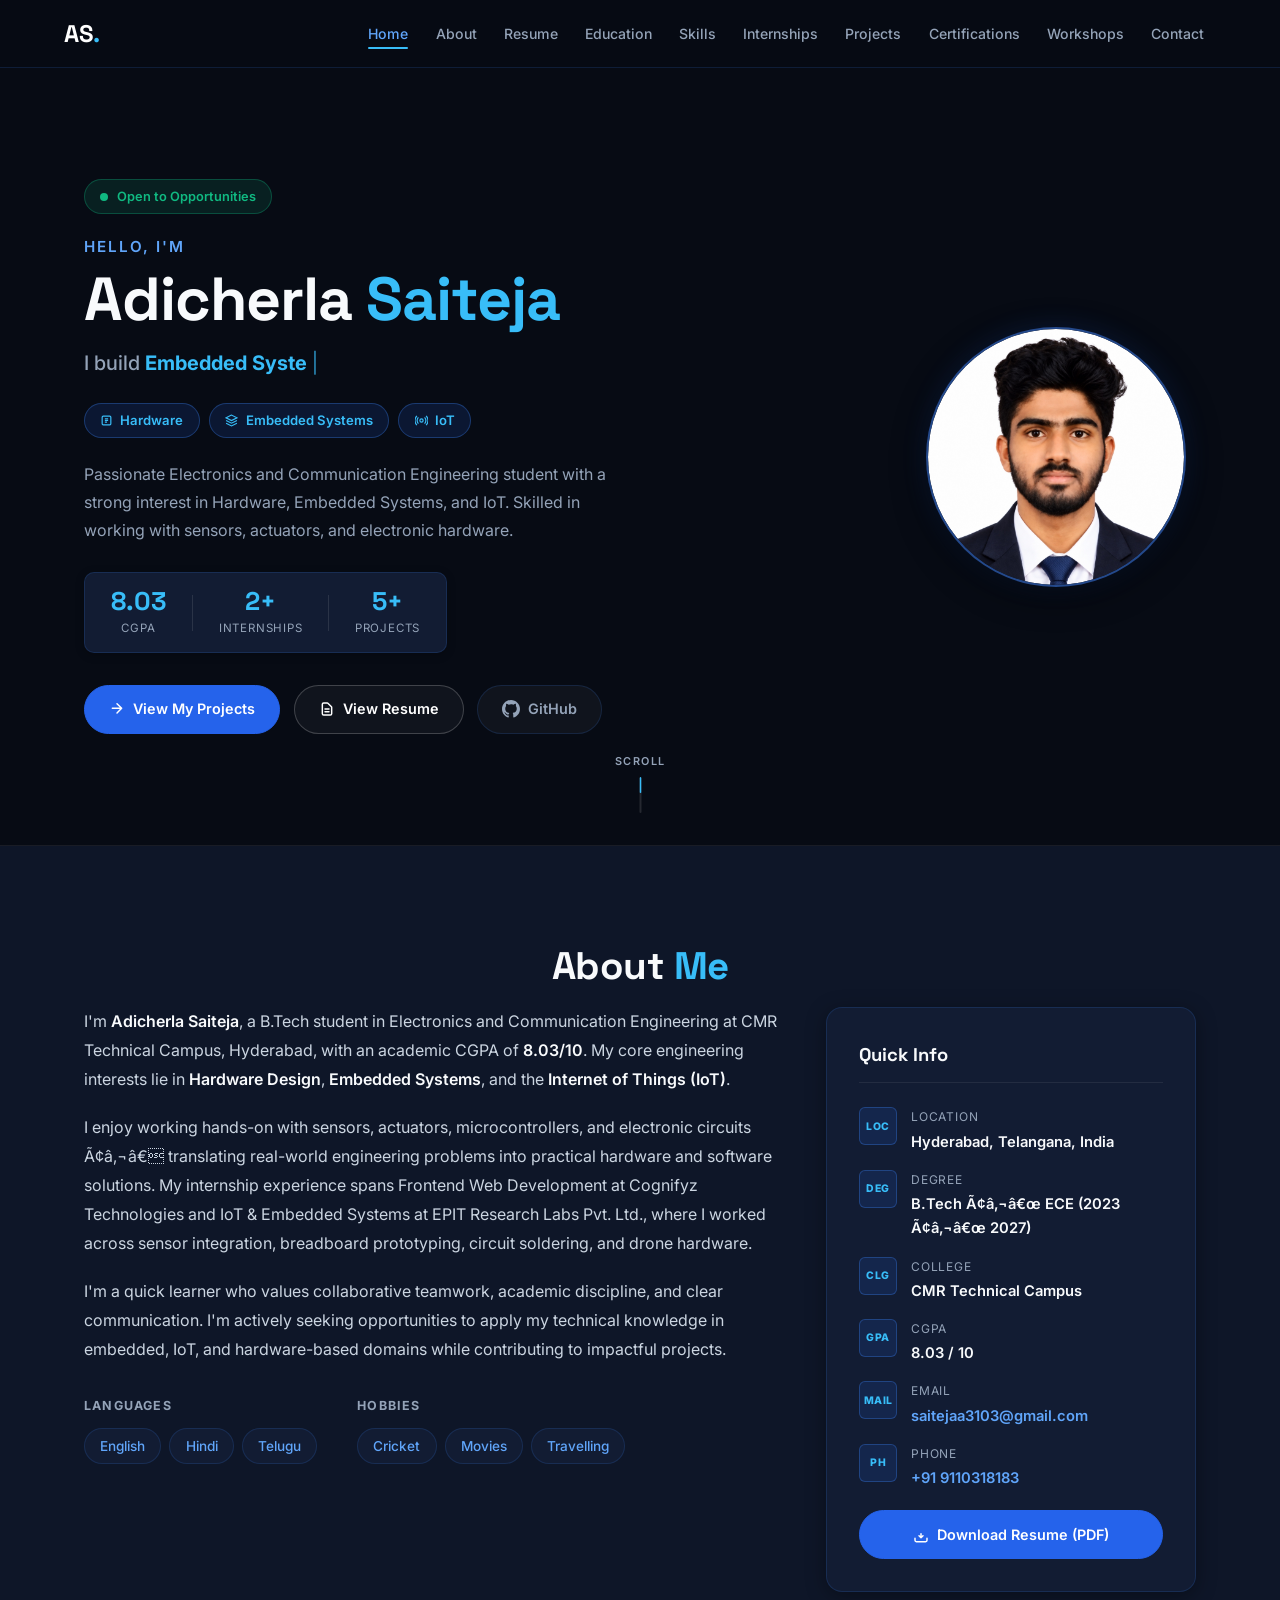
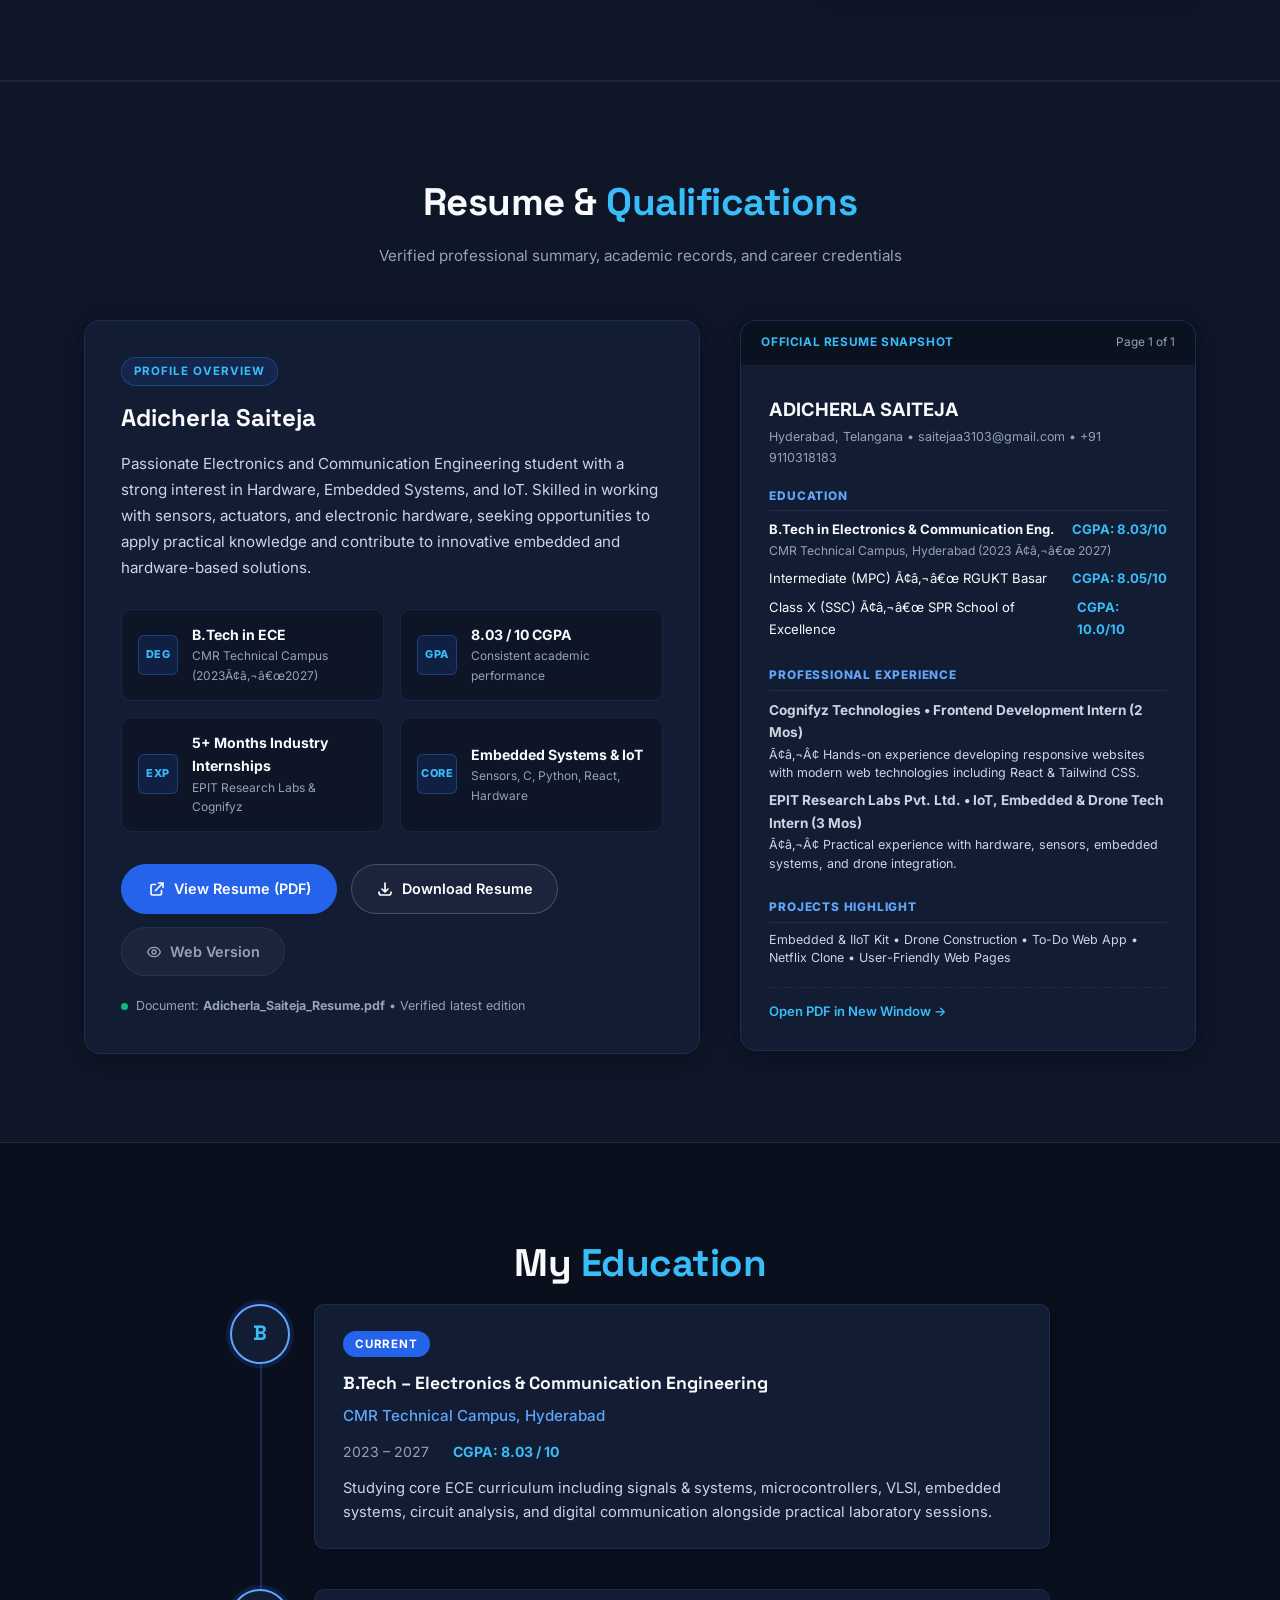
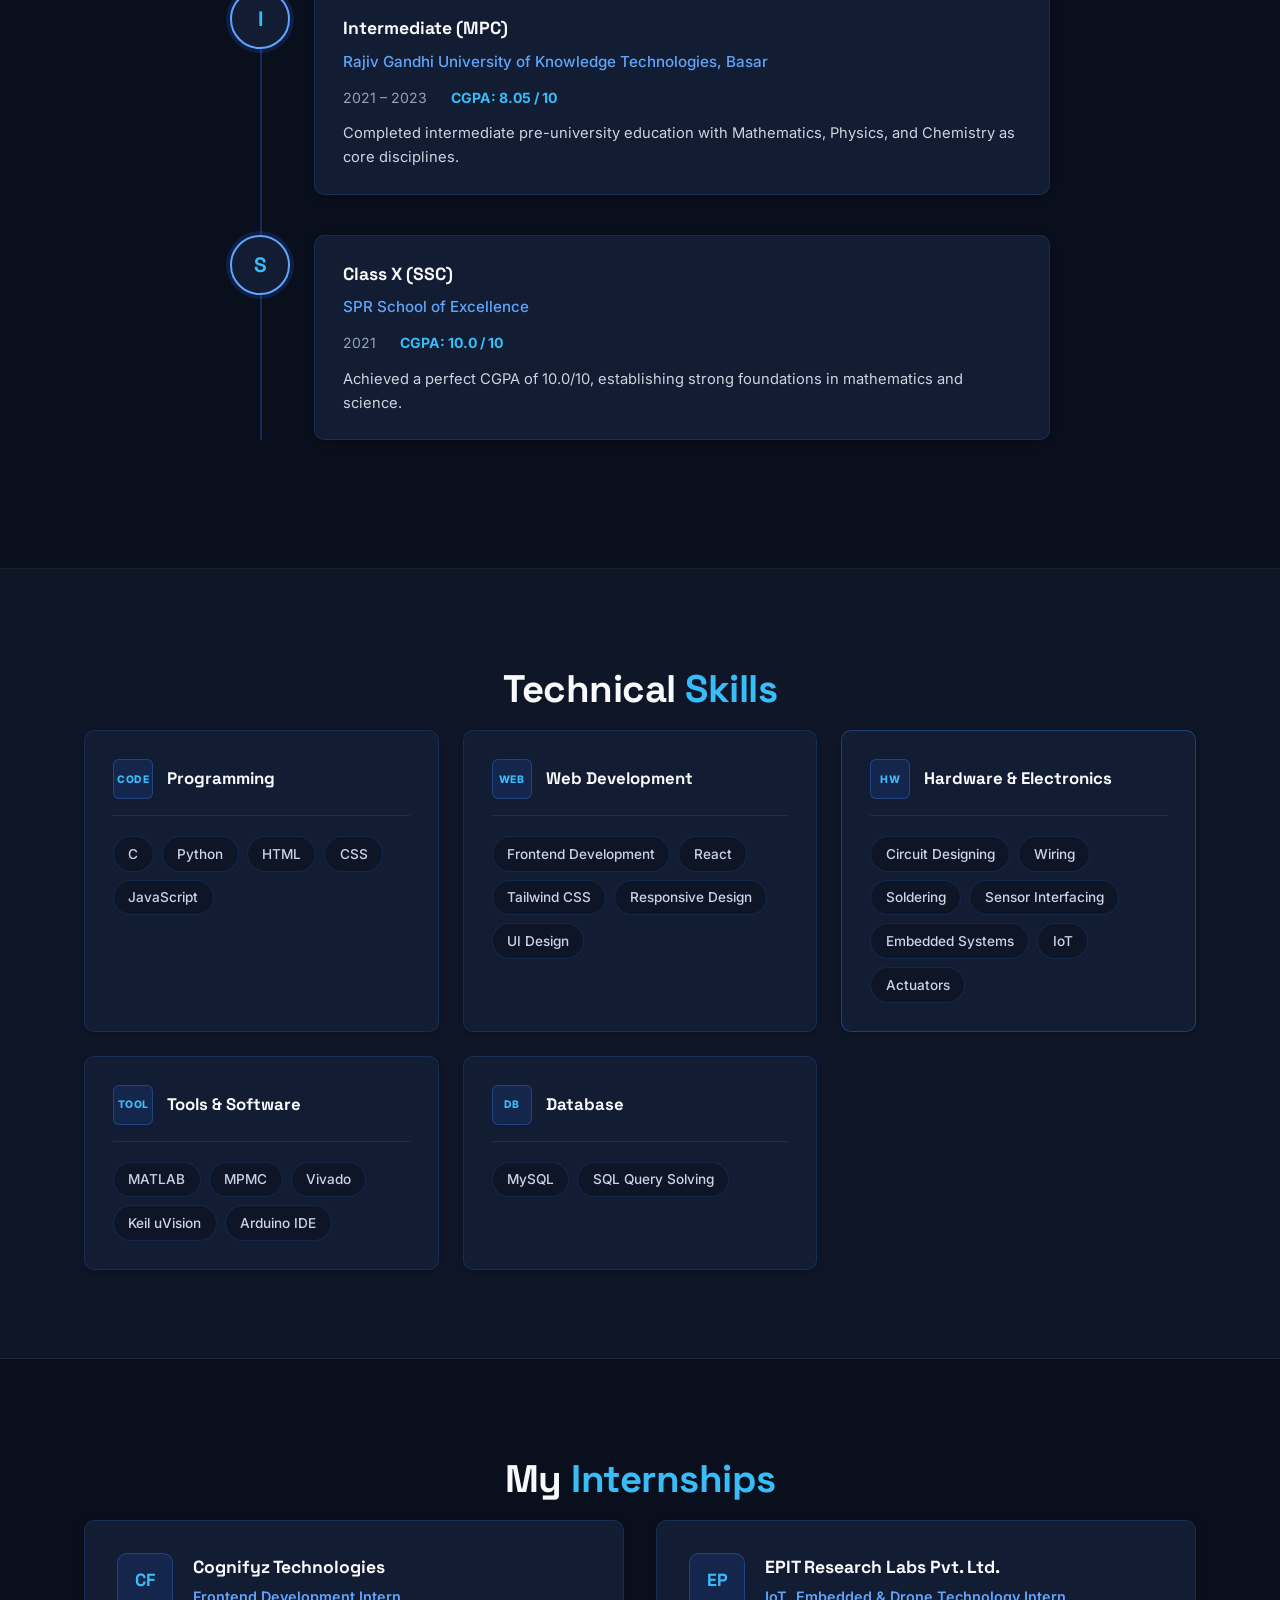
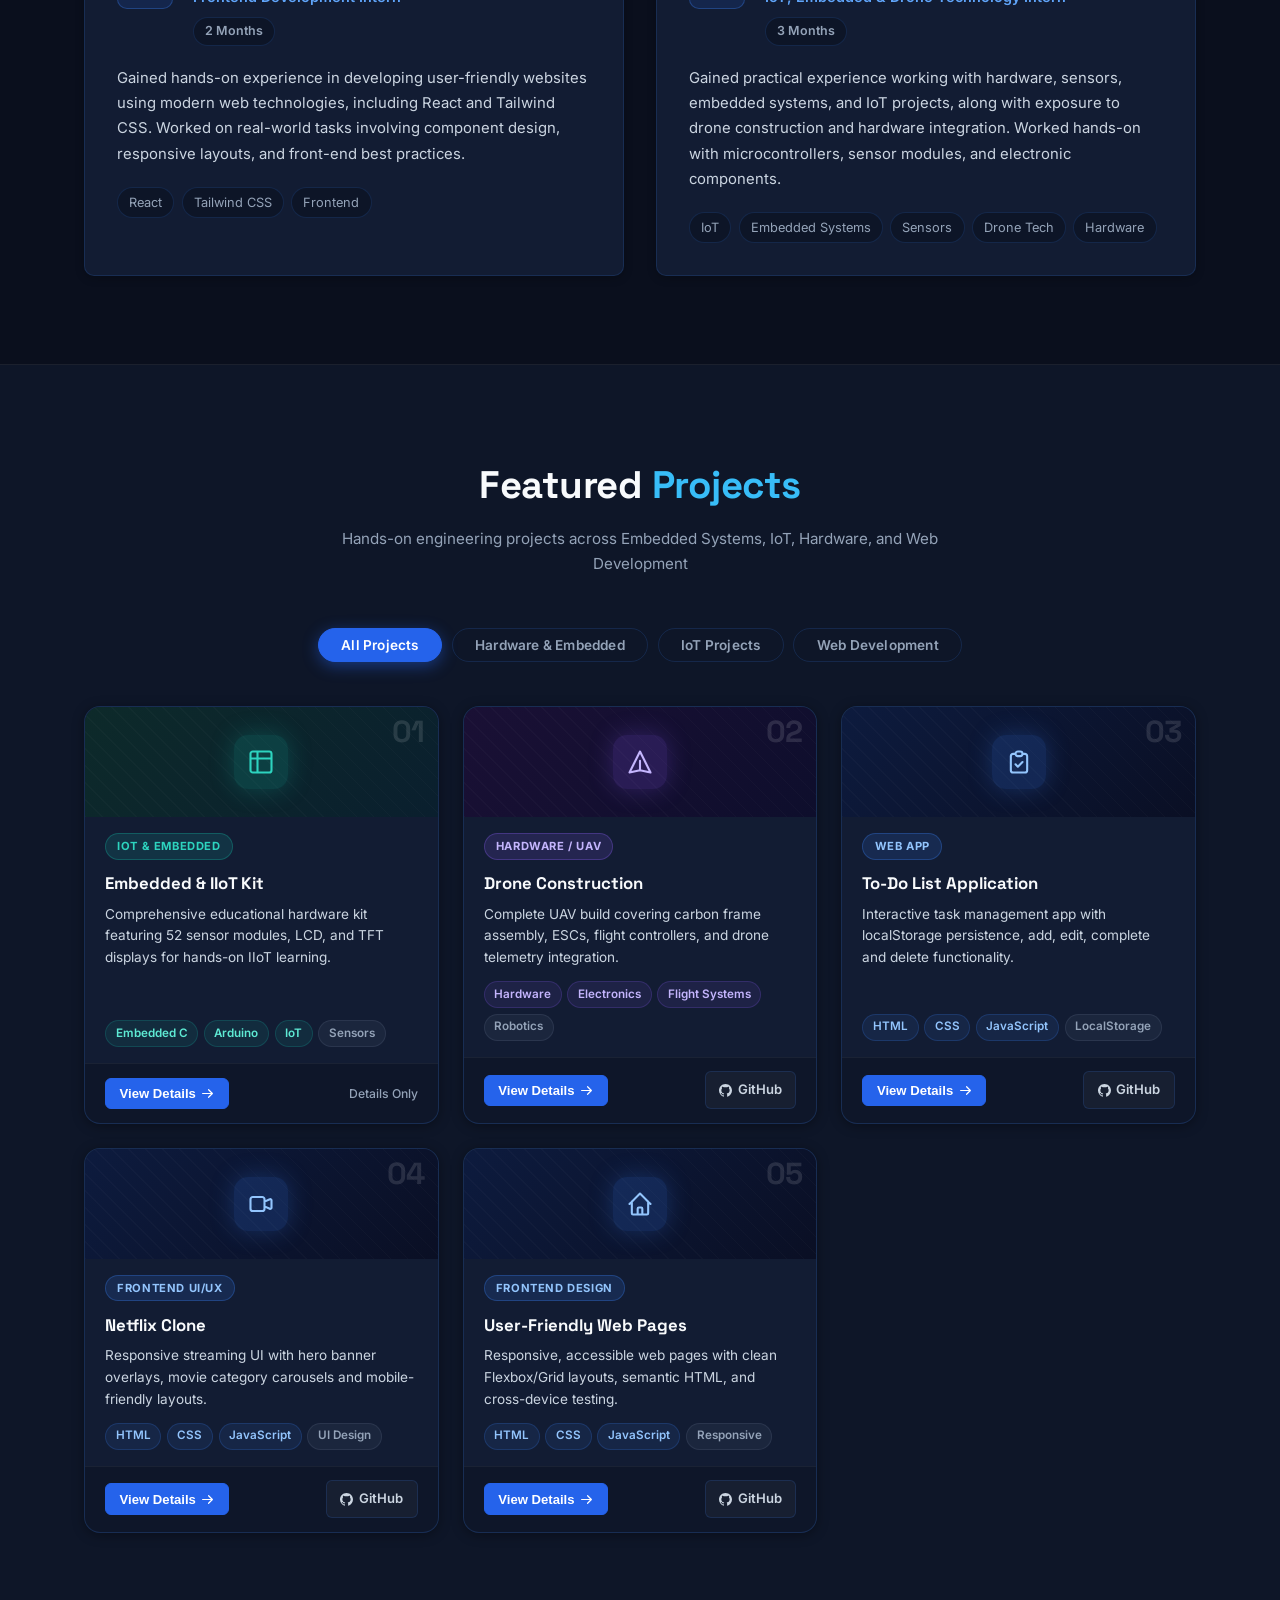
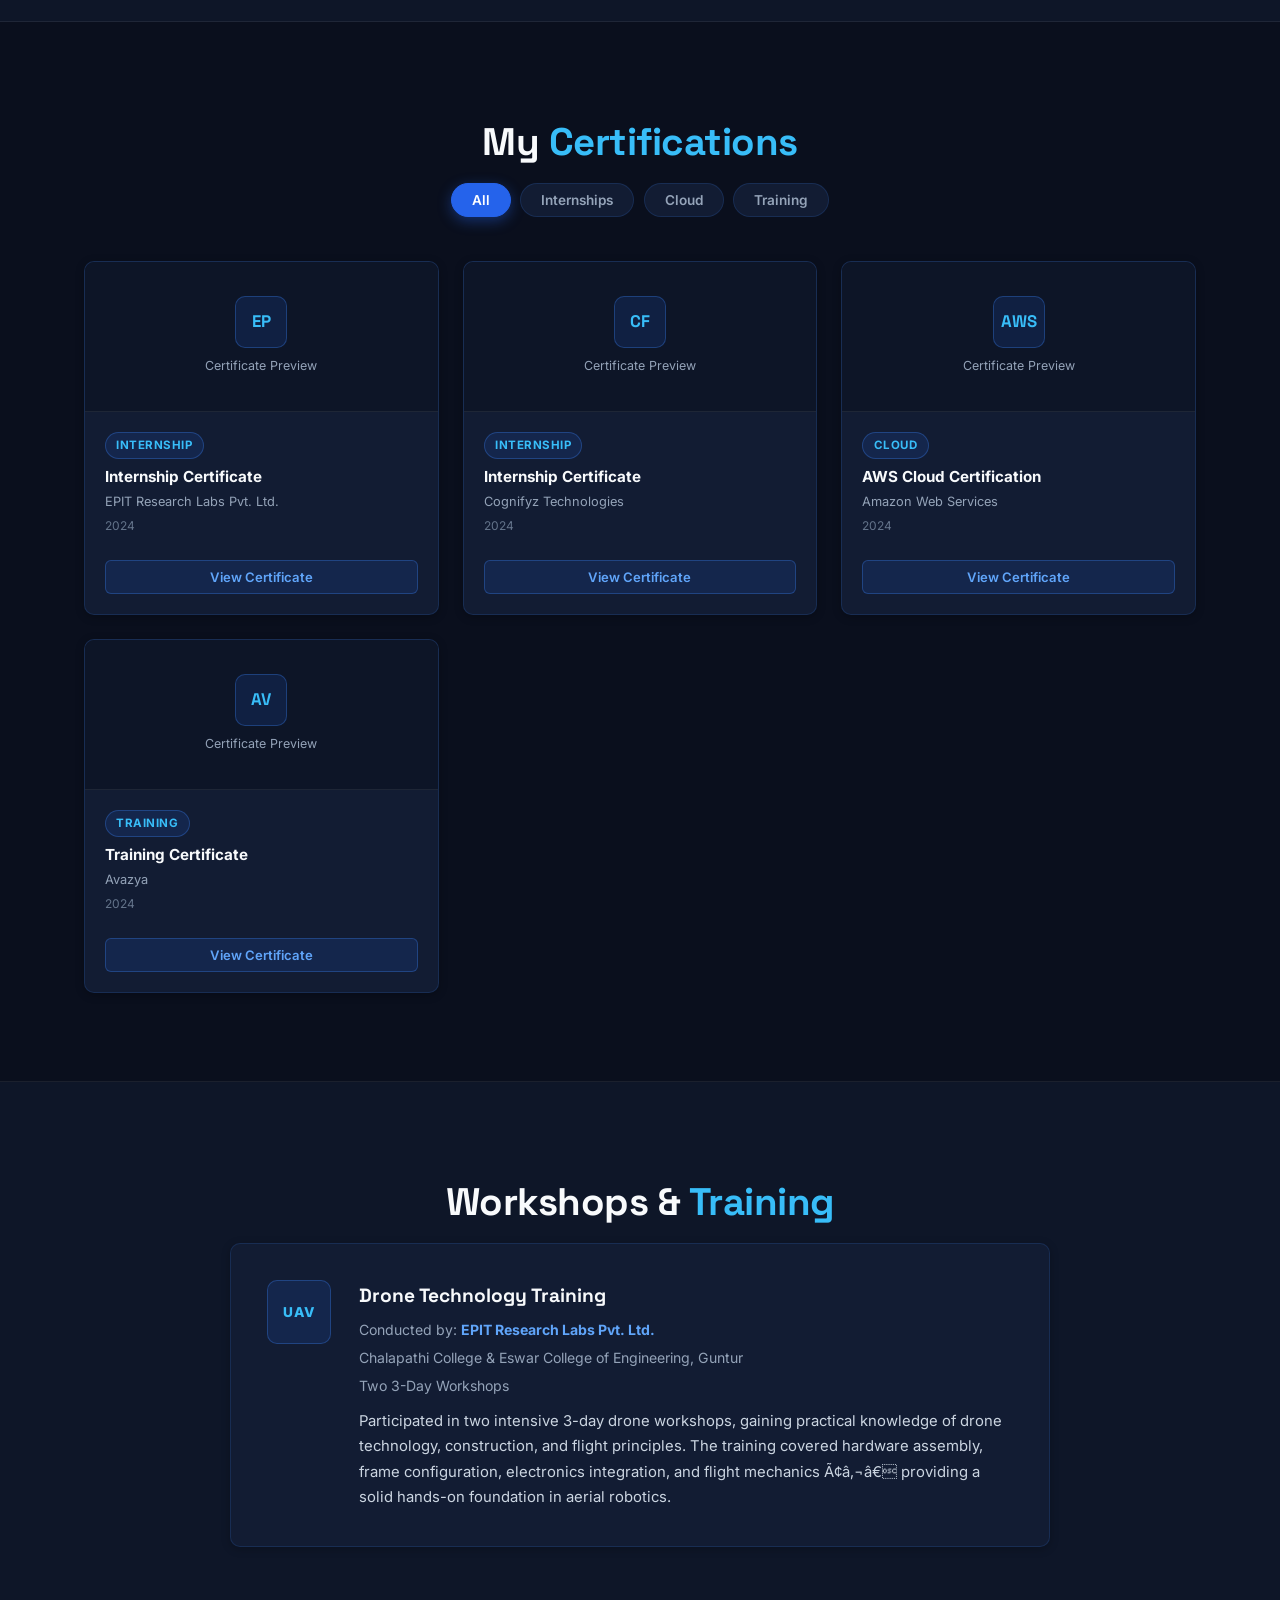
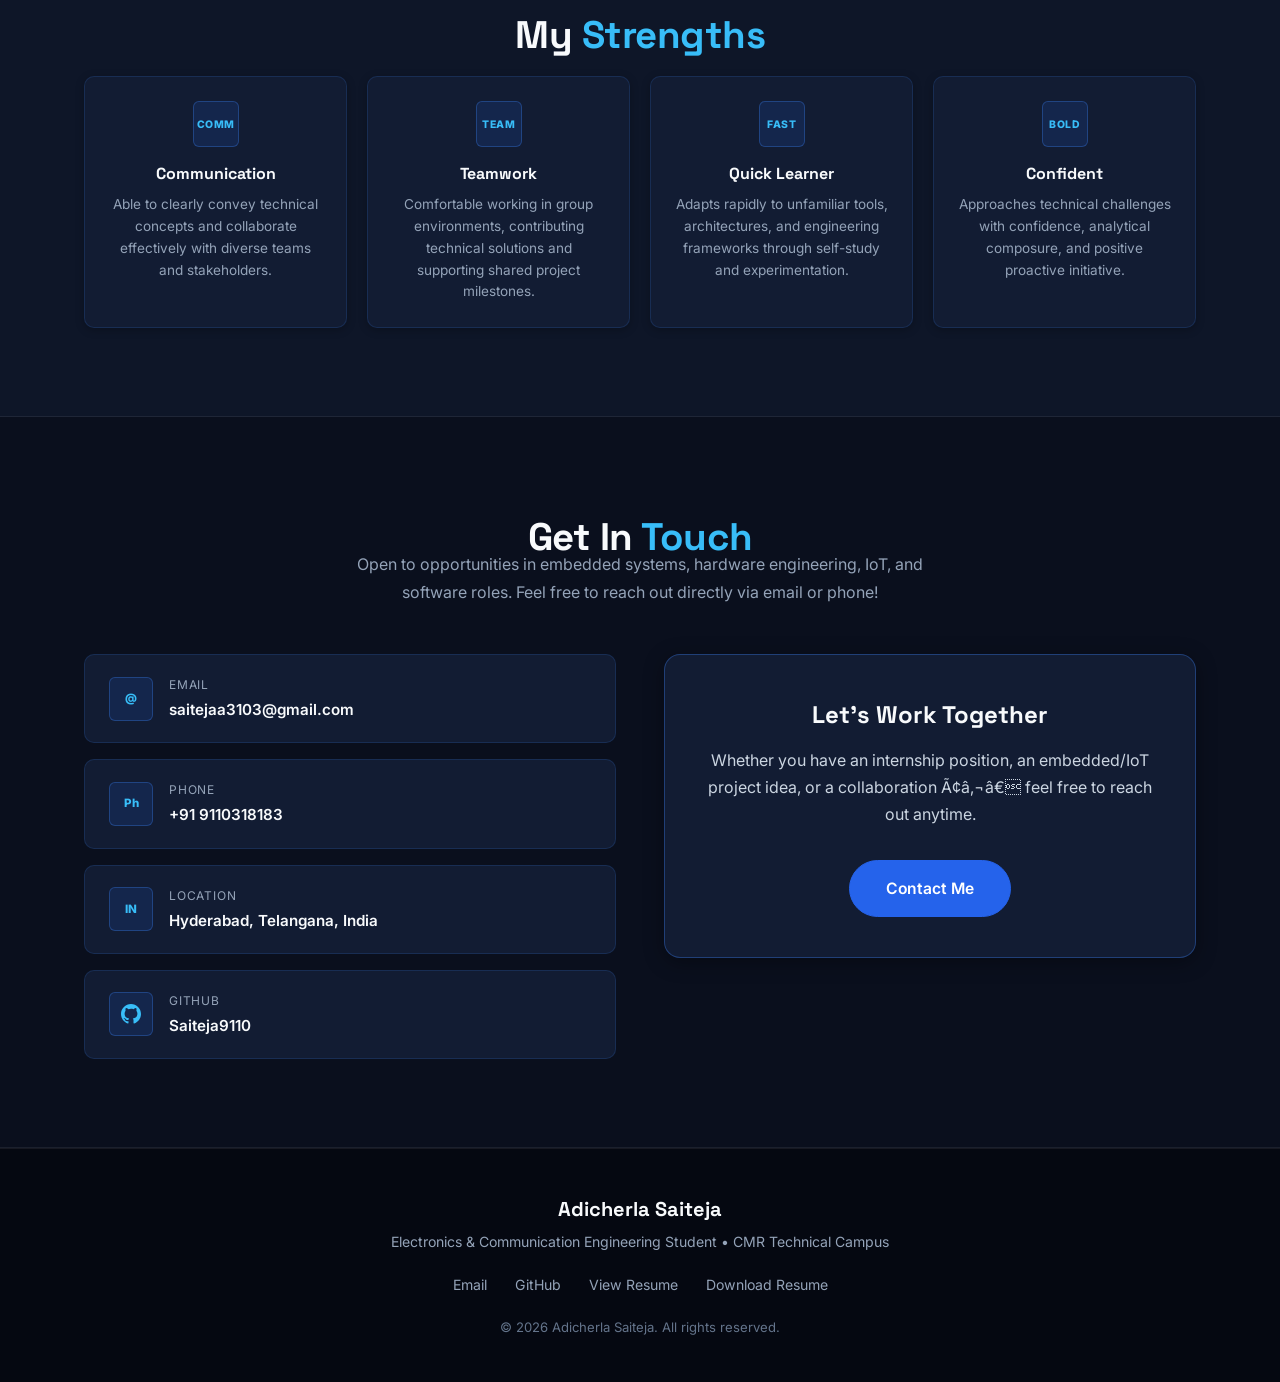
==== commit a5963c54: "Redesign projects section: colored icon banners, spring hover, domain-colored tech pills, clean moda" ====
--- a/index.html
+++ b/index.html
@@ -107,7 +107,7 @@
         </div>
       </div>
 
-      <!-- Profile image â€” clean frame -->
+      <!-- Profile image Ã¢â‚¬â€ clean frame -->
       <div class="hero-image">
         <div class="profile-frame">
           <div class="profile-ring">
@@ -143,7 +143,7 @@
           </p>
           <p>
             I enjoy working hands-on with sensors, actuators, microcontrollers, and electronic
-            circuits â€” translating real-world engineering problems into practical hardware and software
+            circuits Ã¢â‚¬â€ translating real-world engineering problems into practical hardware and software
             solutions. My internship experience spans Frontend Web Development at Cognifyz
             Technologies and IoT &amp; Embedded Systems at EPIT Research Labs Pvt. Ltd.,
             where I worked across sensor integration, breadboard prototyping, circuit soldering, and drone hardware.
@@ -187,7 +187,7 @@
               <span class="info-icon-box deg">Deg</span>
               <div>
                 <span class="info-label">Degree</span>
-                <span class="info-value">B.Tech â€“ ECE (2023 â€“ 2027)</span>
+                <span class="info-value">B.Tech Ã¢â‚¬â€œ ECE (2023 Ã¢â‚¬â€œ 2027)</span>
               </div>
             </li>
             <li>
@@ -249,7 +249,7 @@
                 <span class="qual-icon-box blue">DEG</span>
                 <div>
                   <span class="qual-title">B.Tech in ECE</span>
-                  <span class="qual-desc">CMR Technical Campus (2023â€“2027)</span>
+                  <span class="qual-desc">CMR Technical Campus (2023Ã¢â‚¬â€œ2027)</span>
                 </div>
               </div>
               <div class="qual-item">
@@ -324,17 +324,17 @@
                     <strong>B.Tech in Electronics &amp; Communication Eng.</strong>
                     <span class="doc-score">CGPA: 8.03/10</span>
                   </div>
-                  <span class="doc-sub">CMR Technical Campus, Hyderabad (2023 â€“ 2027)</span>
+                  <span class="doc-sub">CMR Technical Campus, Hyderabad (2023 Ã¢â‚¬â€œ 2027)</span>
                 </div>
                 <div class="doc-entry">
                   <div class="doc-entry-row">
-                    <span>Intermediate (MPC) â€“ RGUKT Basar</span>
+                    <span>Intermediate (MPC) Ã¢â‚¬â€œ RGUKT Basar</span>
                     <span class="doc-score">CGPA: 8.05/10</span>
                   </div>
                 </div>
                 <div class="doc-entry">
                   <div class="doc-entry-row">
-                    <span>Class X (SSC) â€“ SPR School of Excellence</span>
+                    <span>Class X (SSC) Ã¢â‚¬â€œ SPR School of Excellence</span>
                     <span class="doc-score">CGPA: 10.0/10</span>
                   </div>
                 </div>
@@ -344,11 +344,11 @@
                 <h5>PROFESSIONAL EXPERIENCE</h5>
                 <div class="doc-entry">
                   <strong>Cognifyz Technologies &bull; Frontend Development Intern (2 Mos)</strong>
-                  <p class="doc-desc">â€¢ Hands-on experience developing responsive websites with modern web technologies including React &amp; Tailwind CSS.</p>
+                  <p class="doc-desc">Ã¢â‚¬Â¢ Hands-on experience developing responsive websites with modern web technologies including React &amp; Tailwind CSS.</p>
                 </div>
                 <div class="doc-entry">
                   <strong>EPIT Research Labs Pvt. Ltd. &bull; IoT, Embedded &amp; Drone Tech Intern (3 Mos)</strong>
-                  <p class="doc-desc">â€¢ Practical experience with hardware, sensors, embedded systems, and drone integration.</p>
+                  <p class="doc-desc">Ã¢â‚¬Â¢ Practical experience with hardware, sensors, embedded systems, and drone integration.</p>
                 </div>
               </div>
 
@@ -579,12 +579,16 @@
 
       <div class="projects-grid" id="projectsGrid">
 
-        <!-- Project 1: Embedded & IIoT Kit (IoT & Embedded) -->
-        <article class="proj-card card-iot" data-category="iot hardware" data-project="3" tabindex="0">
-          <div class="proj-card-banner teal-band"></div>
+        <!-- Project 1: Embedded & IIoT Kit -->
+        <article class="proj-card card-iot" data-category="iot hardware" data-project="3" tabindex="0" role="button" aria-label="View Embedded IIoT Kit project">
+          <div class="proj-card-visual">
+            <span class="proj-visual-num">01</span>
+            <div class="proj-visual-icon">
+              <svg width="28" height="28" fill="none" viewBox="0 0 24 24" stroke="currentColor" stroke-width="1.8"><path stroke-linecap="round" stroke-linejoin="round" d="M9 3H5a2 2 0 00-2 2v4m6-6h10a2 2 0 012 2v4M9 3v18m0 0h10a2 2 0 002-2V9M9 21H5a2 2 0 01-2-2V9m0 0h18"/></svg>
+            </div>
+          </div>
           <div class="proj-card-top">
             <span class="proj-category-pill pill-teal">IoT &amp; Embedded</span>
-            <span class="proj-number">01</span>
           </div>
           <div class="proj-card-body">
             <h3 class="proj-title">Embedded &amp; IIoT Kit</h3>
@@ -593,29 +597,32 @@
               <span class="tech-pill tech-teal">Embedded C</span>
               <span class="tech-pill tech-teal">Arduino</span>
               <span class="tech-pill tech-teal">IoT</span>
-              <span class="tech-pill tech-teal">Sensors</span>
-              <span class="tech-pill tech-slate">Hardware</span>
+              <span class="tech-pill tech-slate">Sensors</span>
             </div>
           </div>
           <div class="proj-card-footer">
             <button class="btn-proj-action btn-proj-view" data-project="3" type="button">
-              View Project
-              <svg width="14" height="14" fill="none" viewBox="0 0 24 24" stroke="currentColor" stroke-width="2.2"><path stroke-linecap="round" stroke-linejoin="round" d="M14 5l7 7m0 0l-7 7m7-7H3"/></svg>
+              View Details
+              <svg width="13" height="13" fill="none" viewBox="0 0 24 24" stroke="currentColor" stroke-width="2.2"><path stroke-linecap="round" stroke-linejoin="round" d="M14 5l7 7m0 0l-7 7m7-7H3"/></svg>
             </button>
             <span class="proj-status-badge">Details Only</span>
           </div>
         </article>
 
-        <!-- Project 2: Drone Construction (Hardware & UAV) -->
-        <article class="proj-card card-hardware" data-category="hardware" data-project="4" tabindex="0">
-          <div class="proj-card-banner violet-band"></div>
+        <!-- Project 2: Drone Construction -->
+        <article class="proj-card card-hardware" data-category="hardware" data-project="4" tabindex="0" role="button" aria-label="View Drone Construction project">
+          <div class="proj-card-visual">
+            <span class="proj-visual-num">02</span>
+            <div class="proj-visual-icon">
+              <svg width="28" height="28" fill="none" viewBox="0 0 24 24" stroke="currentColor" stroke-width="1.8"><path stroke-linecap="round" stroke-linejoin="round" d="M12 19l9 2-9-18-9 18 9-2zm0 0v-8"/></svg>
+            </div>
+          </div>
           <div class="proj-card-top">
             <span class="proj-category-pill pill-violet">Hardware / UAV</span>
-            <span class="proj-number">02</span>
           </div>
           <div class="proj-card-body">
             <h3 class="proj-title">Drone Construction</h3>
-            <p class="proj-short-desc">Complete UAV build covering carbon frame assembly, electronic speed controllers, flight dynamics, and telemetry integration.</p>
+            <p class="proj-short-desc">Complete UAV build covering carbon frame assembly, ESCs, flight controllers, and drone telemetry integration.</p>
             <div class="proj-tech-row">
               <span class="tech-pill tech-violet">Hardware</span>
               <span class="tech-pill tech-violet">Electronics</span>
@@ -625,26 +632,30 @@
           </div>
           <div class="proj-card-footer">
             <button class="btn-proj-action btn-proj-view" data-project="4" type="button">
-              View Project
-              <svg width="14" height="14" fill="none" viewBox="0 0 24 24" stroke="currentColor" stroke-width="2.2"><path stroke-linecap="round" stroke-linejoin="round" d="M14 5l7 7m0 0l-7 7m7-7H3"/></svg>
+              View Details
+              <svg width="13" height="13" fill="none" viewBox="0 0 24 24" stroke="currentColor" stroke-width="2.2"><path stroke-linecap="round" stroke-linejoin="round" d="M14 5l7 7m0 0l-7 7m7-7H3"/></svg>
             </button>
             <a href="https://github.com/Saiteja9110/Drone-Construction" class="btn-proj-action btn-proj-code" target="_blank" rel="noopener noreferrer">
-              <svg width="14" height="14" viewBox="0 0 24 24" fill="currentColor"><path d="M12 0C5.374 0 0 5.373 0 12c0 5.302 3.438 9.8 8.207 11.387.599.111.793-.261.793-.577v-2.234c-3.338.726-4.033-1.416-4.033-1.416-.546-1.387-1.333-1.756-1.333-1.756-1.089-.745.083-.729.083-.729 1.205.084 1.839 1.237 1.839 1.237 1.07 1.834 2.807 1.304 3.492.997.107-.775.418-1.305.762-1.604-2.665-.305-5.467-1.334-5.467-5.931 0-1.311.469-2.381 1.236-3.221-.124-.303-.535-1.524.117-3.176 0 0 1.008-.322 3.301 1.23A11.509 11.509 0 0112 5.803c1.02.005 2.047.138 3.006.404 2.291-1.552 3.297-1.23 3.297-1.23.653 1.653.242 2.874.118 3.176.77.84 1.235 1.911 1.235 3.221 0 4.609-2.807 5.624-5.479 5.921.43.372.823 1.102.823 2.222v3.293c0 .319.192.694.801.576C20.566 21.797 24 17.3 24 12c0-6.627-5.373-12-12-12z"/></svg>
-              View Code
+              <svg width="13" height="13" viewBox="0 0 24 24" fill="currentColor"><path d="M12 0C5.374 0 0 5.373 0 12c0 5.302 3.438 9.8 8.207 11.387.599.111.793-.261.793-.577v-2.234c-3.338.726-4.033-1.416-4.033-1.416-.546-1.387-1.333-1.756-1.333-1.756-1.089-.745.083-.729.083-.729 1.205.084 1.839 1.237 1.839 1.237 1.07 1.834 2.807 1.304 3.492.997.107-.775.418-1.305.762-1.604-2.665-.305-5.467-1.334-5.467-5.931 0-1.311.469-2.381 1.236-3.221-.124-.303-.535-1.524.117-3.176 0 0 1.008-.322 3.301 1.23A11.509 11.509 0 0112 5.803c1.02.005 2.047.138 3.006.404 2.291-1.552 3.297-1.23 3.297-1.23.653 1.653.242 2.874.118 3.176.77.84 1.235 1.911 1.235 3.221 0 4.609-2.807 5.624-5.479 5.921.43.372.823 1.102.823 2.222v3.293c0 .319.192.694.801.576C20.566 21.797 24 17.3 24 12c0-6.627-5.373-12-12-12z"/></svg>
+              GitHub
             </a>
           </div>
         </article>
 
-        <!-- Project 3: To-Do List Application (Web App) -->
-        <article class="proj-card card-web" data-category="web" data-project="1" tabindex="0">
-          <div class="proj-card-banner blue-band"></div>
+        <!-- Project 3: To-Do List -->
+        <article class="proj-card card-web" data-category="web" data-project="1" tabindex="0" role="button" aria-label="View To-Do List project">
+          <div class="proj-card-visual">
+            <span class="proj-visual-num">03</span>
+            <div class="proj-visual-icon">
+              <svg width="28" height="28" fill="none" viewBox="0 0 24 24" stroke="currentColor" stroke-width="1.8"><path stroke-linecap="round" stroke-linejoin="round" d="M9 5H7a2 2 0 00-2 2v12a2 2 0 002 2h10a2 2 0 002-2V7a2 2 0 00-2-2h-2M9 5a2 2 0 002 2h2a2 2 0 002-2M9 5a2 2 0 012-2h2a2 2 0 012 2m-6 9l2 2 4-4"/></svg>
+            </div>
+          </div>
           <div class="proj-card-top">
             <span class="proj-category-pill pill-blue">Web App</span>
-            <span class="proj-number">03</span>
           </div>
           <div class="proj-card-body">
             <h3 class="proj-title">To-Do List Application</h3>
-            <p class="proj-short-desc">Interactive daily task management application with localStorage persistence, complete, edit, and deletion features.</p>
+            <p class="proj-short-desc">Interactive task management app with localStorage persistence, add, edit, complete and delete functionality.</p>
             <div class="proj-tech-row">
               <span class="tech-pill tech-blue">HTML</span>
               <span class="tech-pill tech-blue">CSS</span>
@@ -654,26 +665,30 @@
           </div>
           <div class="proj-card-footer">
             <button class="btn-proj-action btn-proj-view" data-project="1" type="button">
-              View Project
-              <svg width="14" height="14" fill="none" viewBox="0 0 24 24" stroke="currentColor" stroke-width="2.2"><path stroke-linecap="round" stroke-linejoin="round" d="M14 5l7 7m0 0l-7 7m7-7H3"/></svg>
+              View Details
+              <svg width="13" height="13" fill="none" viewBox="0 0 24 24" stroke="currentColor" stroke-width="2.2"><path stroke-linecap="round" stroke-linejoin="round" d="M14 5l7 7m0 0l-7 7m7-7H3"/></svg>
             </button>
             <a href="https://github.com/Saiteja9110/To-do-list" class="btn-proj-action btn-proj-code" target="_blank" rel="noopener noreferrer">
-              <svg width="14" height="14" viewBox="0 0 24 24" fill="currentColor"><path d="M12 0C5.374 0 0 5.373 0 12c0 5.302 3.438 9.8 8.207 11.387.599.111.793-.261.793-.577v-2.234c-3.338.726-4.033-1.416-4.033-1.416-.546-1.387-1.333-1.756-1.333-1.756-1.089-.745.083-.729.083-.729 1.205.084 1.839 1.237 1.839 1.237 1.07 1.834 2.807 1.304 3.492.997.107-.775.418-1.305.762-1.604-2.665-.305-5.467-1.334-5.467-5.931 0-1.311.469-2.381 1.236-3.221-.124-.303-.535-1.524.117-3.176 0 0 1.008-.322 3.301 1.23A11.509 11.509 0 0112 5.803c1.02.005 2.047.138 3.006.404 2.291-1.552 3.297-1.23 3.297-1.23.653 1.653.242 2.874.118 3.176.77.84 1.235 1.911 1.235 3.221 0 4.609-2.807 5.624-5.479 5.921.43.372.823 1.102.823 2.222v3.293c0 .319.192.694.801.576C20.566 21.797 24 17.3 24 12c0-6.627-5.373-12-12-12z"/></svg>
-              View Code
+              <svg width="13" height="13" viewBox="0 0 24 24" fill="currentColor"><path d="M12 0C5.374 0 0 5.373 0 12c0 5.302 3.438 9.8 8.207 11.387.599.111.793-.261.793-.577v-2.234c-3.338.726-4.033-1.416-4.033-1.416-.546-1.387-1.333-1.756-1.333-1.756-1.089-.745.083-.729.083-.729 1.205.084 1.839 1.237 1.839 1.237 1.07 1.834 2.807 1.304 3.492.997.107-.775.418-1.305.762-1.604-2.665-.305-5.467-1.334-5.467-5.931 0-1.311.469-2.381 1.236-3.221-.124-.303-.535-1.524.117-3.176 0 0 1.008-.322 3.301 1.23A11.509 11.509 0 0112 5.803c1.02.005 2.047.138 3.006.404 2.291-1.552 3.297-1.23 3.297-1.23.653 1.653.242 2.874.118 3.176.77.84 1.235 1.911 1.235 3.221 0 4.609-2.807 5.624-5.479 5.921.43.372.823 1.102.823 2.222v3.293c0 .319.192.694.801.576C20.566 21.797 24 17.3 24 12c0-6.627-5.373-12-12-12z"/></svg>
+              GitHub
             </a>
           </div>
         </article>
 
-        <!-- Project 4: Netflix Clone (Frontend UI/UX) -->
-        <article class="proj-card card-web" data-category="web" data-project="5" tabindex="0">
-          <div class="proj-card-banner blue-band"></div>
+        <!-- Project 4: Netflix Clone -->
+        <article class="proj-card card-web" data-category="web" data-project="5" tabindex="0" role="button" aria-label="View Netflix Clone project">
+          <div class="proj-card-visual">
+            <span class="proj-visual-num">04</span>
+            <div class="proj-visual-icon">
+              <svg width="28" height="28" fill="none" viewBox="0 0 24 24" stroke="currentColor" stroke-width="1.8"><path stroke-linecap="round" stroke-linejoin="round" d="M15 10l4.553-2.069A1 1 0 0121 8.82v6.36a1 1 0 01-1.447.89L15 14M5 18h8a2 2 0 002-2V8a2 2 0 00-2-2H5a2 2 0 00-2 2v8a2 2 0 002 2z"/></svg>
+            </div>
+          </div>
           <div class="proj-card-top">
             <span class="proj-category-pill pill-blue">Frontend UI/UX</span>
-            <span class="proj-number">04</span>
           </div>
           <div class="proj-card-body">
             <h3 class="proj-title">Netflix Clone</h3>
-            <p class="proj-short-desc">Pixel-perfect streaming UI with hero banner overlays, horizontal movie category carousels, and responsive layouts.</p>
+            <p class="proj-short-desc">Responsive streaming UI with hero banner overlays, movie category carousels and mobile-friendly layouts.</p>
             <div class="proj-tech-row">
               <span class="tech-pill tech-blue">HTML</span>
               <span class="tech-pill tech-blue">CSS</span>
@@ -683,26 +698,30 @@
           </div>
           <div class="proj-card-footer">
             <button class="btn-proj-action btn-proj-view" data-project="5" type="button">
-              View Project
-              <svg width="14" height="14" fill="none" viewBox="0 0 24 24" stroke="currentColor" stroke-width="2.2"><path stroke-linecap="round" stroke-linejoin="round" d="M14 5l7 7m0 0l-7 7m7-7H3"/></svg>
+              View Details
+              <svg width="13" height="13" fill="none" viewBox="0 0 24 24" stroke="currentColor" stroke-width="2.2"><path stroke-linecap="round" stroke-linejoin="round" d="M14 5l7 7m0 0l-7 7m7-7H3"/></svg>
             </button>
             <a href="https://github.com/Saiteja9110/Telugu-Movie-Clone" class="btn-proj-action btn-proj-code" target="_blank" rel="noopener noreferrer">
-              <svg width="14" height="14" viewBox="0 0 24 24" fill="currentColor"><path d="M12 0C5.374 0 0 5.373 0 12c0 5.302 3.438 9.8 8.207 11.387.599.111.793-.261.793-.577v-2.234c-3.338.726-4.033-1.416-4.033-1.416-.546-1.387-1.333-1.756-1.333-1.756-1.089-.745.083-.729.083-.729 1.205.084 1.839 1.237 1.839 1.237 1.07 1.834 2.807 1.304 3.492.997.107-.775.418-1.305.762-1.604-2.665-.305-5.467-1.334-5.467-5.931 0-1.311.469-2.381 1.236-3.221-.124-.303-.535-1.524.117-3.176 0 0 1.008-.322 3.301 1.23A11.509 11.509 0 0112 5.803c1.02.005 2.047.138 3.006.404 2.291-1.552 3.297-1.23 3.297-1.23.653 1.653.242 2.874.118 3.176.77.84 1.235 1.911 1.235 3.221 0 4.609-2.807 5.624-5.479 5.921.43.372.823 1.102.823 2.222v3.293c0 .319.192.694.801.576C20.566 21.797 24 17.3 24 12c0-6.627-5.373-12-12-12z"/></svg>
-              View Code
+              <svg width="13" height="13" viewBox="0 0 24 24" fill="currentColor"><path d="M12 0C5.374 0 0 5.373 0 12c0 5.302 3.438 9.8 8.207 11.387.599.111.793-.261.793-.577v-2.234c-3.338.726-4.033-1.416-4.033-1.416-.546-1.387-1.333-1.756-1.333-1.756-1.089-.745.083-.729.083-.729 1.205.084 1.839 1.237 1.839 1.237 1.07 1.834 2.807 1.304 3.492.997.107-.775.418-1.305.762-1.604-2.665-.305-5.467-1.334-5.467-5.931 0-1.311.469-2.381 1.236-3.221-.124-.303-.535-1.524.117-3.176 0 0 1.008-.322 3.301 1.23A11.509 11.509 0 0112 5.803c1.02.005 2.047.138 3.006.404 2.291-1.552 3.297-1.23 3.297-1.23.653 1.653.242 2.874.118 3.176.77.84 1.235 1.911 1.235 3.221 0 4.609-2.807 5.624-5.479 5.921.43.372.823 1.102.823 2.222v3.293c0 .319.192.694.801.576C20.566 21.797 24 17.3 24 12c0-6.627-5.373-12-12-12z"/></svg>
+              GitHub
             </a>
           </div>
         </article>
 
-        <!-- Project 5: User-Friendly Web Pages (Web Development) -->
-        <article class="proj-card card-web" data-category="web" data-project="2" tabindex="0">
-          <div class="proj-card-banner blue-band"></div>
+        <!-- Project 5: User-Friendly Web Pages -->
+        <article class="proj-card card-web" data-category="web" data-project="2" tabindex="0" role="button" aria-label="View User-Friendly Web Pages project">
+          <div class="proj-card-visual">
+            <span class="proj-visual-num">05</span>
+            <div class="proj-visual-icon">
+              <svg width="28" height="28" fill="none" viewBox="0 0 24 24" stroke="currentColor" stroke-width="1.8"><path stroke-linecap="round" stroke-linejoin="round" d="M3 12l2-2m0 0l7-7 7 7M5 10v10a1 1 0 001 1h3m10-11l2 2m-2-2v10a1 1 0 01-1 1h-3m-6 0a1 1 0 001-1v-4a1 1 0 011-1h2a1 1 0 011 1v4a1 1 0 001 1m-6 0h6"/></svg>
+            </div>
+          </div>
           <div class="proj-card-top">
             <span class="proj-category-pill pill-blue">Frontend Design</span>
-            <span class="proj-number">05</span>
           </div>
           <div class="proj-card-body">
             <h3 class="proj-title">User-Friendly Web Pages</h3>
-            <p class="proj-short-desc">Suite of responsive, accessible web pages built with clean Flexbox/Grid structures, semantic HTML, and cross-device testing.</p>
+            <p class="proj-short-desc">Responsive, accessible web pages with clean Flexbox/Grid layouts, semantic HTML, and cross-device testing.</p>
             <div class="proj-tech-row">
               <span class="tech-pill tech-blue">HTML</span>
               <span class="tech-pill tech-blue">CSS</span>
@@ -712,16 +731,17 @@
           </div>
           <div class="proj-card-footer">
             <button class="btn-proj-action btn-proj-view" data-project="2" type="button">
-              View Project
-              <svg width="14" height="14" fill="none" viewBox="0 0 24 24" stroke="currentColor" stroke-width="2.2"><path stroke-linecap="round" stroke-linejoin="round" d="M14 5l7 7m0 0l-7 7m7-7H3"/></svg>
+              View Details
+              <svg width="13" height="13" fill="none" viewBox="0 0 24 24" stroke="currentColor" stroke-width="2.2"><path stroke-linecap="round" stroke-linejoin="round" d="M14 5l7 7m0 0l-7 7m7-7H3"/></svg>
             </button>
             <a href="https://github.com/Saiteja9110/User-Friendly-web-page" class="btn-proj-action btn-proj-code" target="_blank" rel="noopener noreferrer">
-              <svg width="14" height="14" viewBox="0 0 24 24" fill="currentColor"><path d="M12 0C5.374 0 0 5.373 0 12c0 5.302 3.438 9.8 8.207 11.387.599.111.793-.261.793-.577v-2.234c-3.338.726-4.033-1.416-4.033-1.416-.546-1.387-1.333-1.756-1.333-1.756-1.089-.745.083-.729.083-.729 1.205.084 1.839 1.237 1.839 1.237 1.07 1.834 2.807 1.304 3.492.997.107-.775.418-1.305.762-1.604-2.665-.305-5.467-1.334-5.467-5.931 0-1.311.469-2.381 1.236-3.221-.124-.303-.535-1.524.117-3.176 0 0 1.008-.322 3.301 1.23A11.509 11.509 0 0112 5.803c1.02.005 2.047.138 3.006.404 2.291-1.552 3.297-1.23 3.297-1.23.653 1.653.242 2.874.118 3.176.77.84 1.235 1.911 1.235 3.221 0 4.609-2.807 5.624-5.479 5.921.43.372.823 1.102.823 2.222v3.293c0 .319.192.694.801.576C20.566 21.797 24 17.3 24 12c0-6.627-5.373-12-12-12z"/></svg>
-              View Code
+              <svg width="13" height="13" viewBox="0 0 24 24" fill="currentColor"><path d="M12 0C5.374 0 0 5.373 0 12c0 5.302 3.438 9.8 8.207 11.387.599.111.793-.261.793-.577v-2.234c-3.338.726-4.033-1.416-4.033-1.416-.546-1.387-1.333-1.756-1.333-1.756-1.089-.745.083-.729.083-.729 1.205.084 1.839 1.237 1.839 1.237 1.07 1.834 2.807 1.304 3.492.997.107-.775.418-1.305.762-1.604-2.665-.305-5.467-1.334-5.467-5.931 0-1.311.469-2.381 1.236-3.221-.124-.303-.535-1.524.117-3.176 0 0 1.008-.322 3.301 1.23A11.509 11.509 0 0112 5.803c1.02.005 2.047.138 3.006.404 2.291-1.552 3.297-1.23 3.297-1.23.653 1.653.242 2.874.118 3.176.77.84 1.235 1.911 1.235 3.221 0 4.609-2.807 5.624-5.479 5.921.43.372.823 1.102.823 2.222v3.293c0 .319.192.694.801.576C20.566 21.797 24 17.3 24 12c0-6.627-5.373-12-12-12z"/></svg>
+              GitHub
             </a>
           </div>
         </article>
 
+      </div>
       </div>
     </div>
   </section>
@@ -812,7 +832,7 @@
             <p>
               Participated in two intensive 3-day drone workshops, gaining practical knowledge of
               drone technology, construction, and flight principles. The training covered hardware
-              assembly, frame configuration, electronics integration, and flight mechanics â€” providing
+              assembly, frame configuration, electronics integration, and flight mechanics Ã¢â‚¬â€ providing
               a solid hands-on foundation in aerial robotics.
             </p>
           </div>
@@ -899,7 +919,7 @@
 
         <div class="contact-cta">
           <h3>Let's Work Together</h3>
-          <p>Whether you have an internship position, an embedded/IoT project idea, or a collaboration â€” feel free to reach out anytime.</p>
+          <p>Whether you have an internship position, an embedded/IoT project idea, or a collaboration Ã¢â‚¬â€ feel free to reach out anytime.</p>
           <a href="mailto:saitejaa3103@gmail.com" class="btn btn-primary btn-large">Contact Me</a>
         </div>
       </div>
--- a/style.css
+++ b/style.css
@@ -1361,7 +1361,7 @@
 }
 
 /* =====================================================
-   PROJECTS SECTION (Cohesive Navy Blue Gallery)
+   PROJECTS SECTION — Attractive Visual Design
    ===================================================== */
 .proj-filters {
   display: flex;
@@ -1373,173 +1373,200 @@
 }
 
 .proj-filter-btn {
-  background: var(--navy-surface);
-  color: var(--text-muted);
-  border: 1px solid var(--navy-border);
-  padding: 0.5rem 1.25rem;
+  background: transparent;
+  color: var(--text-muted);
+  border: 1.5px solid var(--navy-border);
+  padding: 0.5rem 1.4rem;
   border-radius: var(--radius-full);
   font-family: var(--font-sans);
   font-size: 0.85rem;
   font-weight: 600;
   cursor: pointer;
-  transition: all 0.2s ease;
+  transition: all 0.25s ease;
+  letter-spacing: 0.2px;
 }
 
 .proj-filter-btn:hover {
-  color: var(--text-title);
-  border-color: var(--navy-border-hover);
-  background: var(--blue-pale);
+  color: #fff;
+  border-color: var(--blue-bright);
+  background: rgba(59,130,246,0.1);
 }
 
 .proj-filter-btn.active {
   background: var(--blue-primary);
   color: #ffffff;
   border-color: var(--blue-primary);
-  box-shadow: 0 4px 14px rgba(37, 99, 235, 0.4);
-}
-
+  box-shadow: 0 4px 16px rgba(37, 99, 235, 0.45);
+}
+
+/* --- GRID: 3-col desktop, 2-col tablet, 1-col mobile --- */
 .projects-grid {
   display: grid;
   grid-template-columns: repeat(3, 1fr);
-  gap: 1.75rem;
-}
-
+  gap: 1.5rem;
+}
+
+/* --- CARD BASE --- */
 .proj-card {
   background: var(--navy-surface);
   border: 1px solid var(--navy-border);
-  border-radius: var(--radius-md);
+  border-radius: 16px;
   overflow: hidden;
   display: flex;
   flex-direction: column;
-  transition: transform 0.25s ease, box-shadow 0.25s ease, border-color 0.25s ease, background 0.25s ease;
-  box-shadow: var(--shadow-sm);
+  transition: transform 0.3s cubic-bezier(.34,1.2,.64,1),
+              box-shadow 0.3s ease,
+              border-color 0.3s ease;
+  box-shadow: 0 2px 12px rgba(0,0,0,0.35);
   position: relative;
   cursor: pointer;
 }
 
 .proj-card:hover {
-  transform: translateY(-4px);
-  border-color: var(--navy-border-hover);
-  background: var(--navy-surface-alt);
-  box-shadow: var(--shadow-hover);
-}
-
-/* Uniform Navy Blue Accent Top Banner */
-.proj-card-banner {
-  height: 4px;
-  width: 100%;
-  background: linear-gradient(90deg, #1d4ed8, #38bdf8);
-}
-
-.teal-band,
-.violet-band,
-.blue-band {
-  background: linear-gradient(90deg, #1d4ed8, #38bdf8);
-}
-
+  transform: translateY(-7px);
+  border-color: rgba(59,130,246,0.55);
+  box-shadow: 0 18px 48px rgba(0,0,0,0.5),
+              0 0 0 1px rgba(59,130,246,0.2);
+}
+
+/* --- VISUAL ICON BANNER (top colored zone) --- */
+.proj-card-visual {
+  height: 110px;
+  display: flex;
+  align-items: center;
+  justify-content: center;
+  position: relative;
+  overflow: hidden;
+}
+
+/* IoT / Embedded — teal-green */
+.card-iot   .proj-card-visual { background: linear-gradient(135deg, #0d2a2a 0%, #0a1f2e 100%); }
+/* Hardware / UAV — violet-indigo */
+.card-hardware .proj-card-visual { background: linear-gradient(135deg, #1a1035 0%, #0e0e2c 100%); }
+/* Web — blue */
+.card-web   .proj-card-visual { background: linear-gradient(135deg, #0d1b3e 0%, #0a0f24 100%); }
+
+/* Subtle diagonal pattern overlay */
+.proj-card-visual::before {
+  content: '';
+  position: absolute;
+  inset: 0;
+  background-image: repeating-linear-gradient(
+    45deg,
+    rgba(255,255,255,0.02) 0px,
+    rgba(255,255,255,0.02) 1px,
+    transparent 1px,
+    transparent 12px
+  );
+}
+
+/* Big SVG icon centered in banner */
+.proj-visual-icon {
+  position: relative;
+  z-index: 1;
+  width: 54px; height: 54px;
+  border-radius: 14px;
+  display: flex;
+  align-items: center;
+  justify-content: center;
+  transition: transform 0.3s ease;
+}
+.card-iot      .proj-visual-icon { background: rgba(20,184,166,0.18); color: #2dd4bf; box-shadow: 0 0 24px rgba(20,184,166,0.25); }
+.card-hardware .proj-visual-icon { background: rgba(139,92,246,0.18); color: #c4b5fd; box-shadow: 0 0 24px rgba(139,92,246,0.25); }
+.card-web      .proj-visual-icon { background: rgba(59,130,246,0.18); color: #93c5fd;  box-shadow: 0 0 24px rgba(59,130,246,0.25); }
+
+.proj-card:hover .proj-visual-icon { transform: scale(1.1) rotate(-4deg); }
+
+/* Number badge top-right of visual */
+.proj-visual-num {
+  position: absolute;
+  top: 10px; right: 14px;
+  font-family: var(--font-display);
+  font-size: 1.9rem;
+  font-weight: 800;
+  line-height: 1;
+  letter-spacing: -1px;
+  user-select: none;
+  opacity: 0.12;
+  color: #fff;
+}
+
+/* --- CARD TOP (pill + divider) --- */
 .proj-card-top {
   display: flex;
   align-items: center;
   justify-content: space-between;
-  padding: 1.25rem 1.4rem 0.35rem;
-}
-
-/* Uniform Navy Blue Category Pills */
+  padding: 1rem 1.25rem 0.25rem;
+}
+
+/* Category pills — colored by domain */
 .proj-category-pill {
-  font-size: 0.72rem;
+  font-size: 0.7rem;
   font-weight: 700;
   text-transform: uppercase;
   letter-spacing: 0.6px;
-  padding: 0.2rem 0.75rem;
+  padding: 0.18rem 0.7rem;
   border-radius: var(--radius-full);
-  background: var(--blue-pale);
-  color: var(--blue-accent);
-  border: 1px solid var(--blue-badge-border);
-}
-
-.pill-teal,
-.pill-violet,
-.pill-blue {
-  background: var(--blue-pale);
-  color: var(--blue-accent);
-  border: 1px solid var(--blue-badge-border);
-}
-
-.proj-number {
-  font-family: var(--font-display);
-  font-size: 1.6rem;
-  font-weight: 800;
-  color: rgba(255, 255, 255, 0.15);
-  line-height: 1;
-  letter-spacing: -0.5px;
-  user-select: none;
-}
-
+}
+.pill-teal   { background: rgba(20,184,166,0.15); color: #2dd4bf; border: 1px solid rgba(20,184,166,0.3); }
+.pill-violet { background: rgba(139,92,246,0.15); color: #c4b5fd; border: 1px solid rgba(139,92,246,0.3); }
+.pill-blue   { background: rgba(59,130,246,0.15); color: #93c5fd;  border: 1px solid rgba(59,130,246,0.3); }
+
+.proj-number { display: none; }  /* hide old number, now shown in visual banner */
+
+/* --- CARD BODY --- */
 .proj-card-body {
-  padding: 0.75rem 1.4rem 1.25rem;
+  padding: 0.6rem 1.25rem 1rem;
   flex: 1;
   display: flex;
   flex-direction: column;
-  gap: 0.65rem;
+  gap: 0.55rem;
 }
 
 .proj-title {
   font-family: var(--font-display);
-  font-size: 1.15rem;
+  font-size: 1.05rem;
   font-weight: 700;
   color: var(--text-title);
   line-height: 1.3;
 }
 
 .proj-short-desc {
-  font-size: 0.88rem;
+  font-size: 0.85rem;
   color: var(--text-body);
   line-height: 1.6;
   flex: 1;
-  min-height: 4.2em;
-}
-
-/* Uniform Navy Blue Technology Pills */
+}
+
+/* Tech pills — colored per domain */
 .proj-tech-row {
   display: flex;
   flex-wrap: wrap;
-  gap: 0.4rem;
-  margin-top: 0.25rem;
+  gap: 0.35rem;
+  margin-top: 0.2rem;
 }
 
 .tech-pill {
-  padding: 0.2rem 0.65rem;
+  padding: 0.18rem 0.6rem;
   border-radius: var(--radius-full);
-  font-size: 0.75rem;
+  font-size: 0.73rem;
   font-weight: 600;
-  letter-spacing: 0.1px;
-  background: var(--navy-surface-sub);
-  color: var(--text-muted);
-  border: 1px solid var(--navy-border);
-}
-
-.tech-teal,
-.tech-violet,
-.tech-blue,
-.tech-slate {
-  background: var(--navy-surface-sub);
-  color: var(--text-muted);
-  border: 1px solid var(--navy-border);
-}
-
-.proj-card:hover .tech-pill {
-  border-color: rgba(96, 165, 250, 0.3);
-  color: var(--text-body);
-}
-
+  transition: all 0.2s ease;
+}
+.tech-teal   { background: rgba(20,184,166,0.1);  color: #5eead4; border: 1px solid rgba(20,184,166,0.2); }
+.tech-violet { background: rgba(139,92,246,0.1);  color: #c4b5fd; border: 1px solid rgba(139,92,246,0.2); }
+.tech-blue   { background: rgba(59,130,246,0.1);  color: #93c5fd;  border: 1px solid rgba(59,130,246,0.2); }
+.tech-slate  { background: rgba(100,116,139,0.12); color: #94a3b8; border: 1px solid rgba(100,116,139,0.2); }
+
+/* --- CARD FOOTER --- */
 .proj-card-footer {
-  padding: 0.9rem 1.4rem;
-  border-top: 1px solid var(--navy-border-subtle);
+  padding: 0.85rem 1.25rem;
+  border-top: 1px solid rgba(255,255,255,0.05);
   display: flex;
   align-items: center;
   justify-content: space-between;
   gap: 0.5rem;
-  background: rgba(7, 11, 20, 0.4);
+  background: rgba(0,0,0,0.2);
 }
 
 .btn-proj-action {
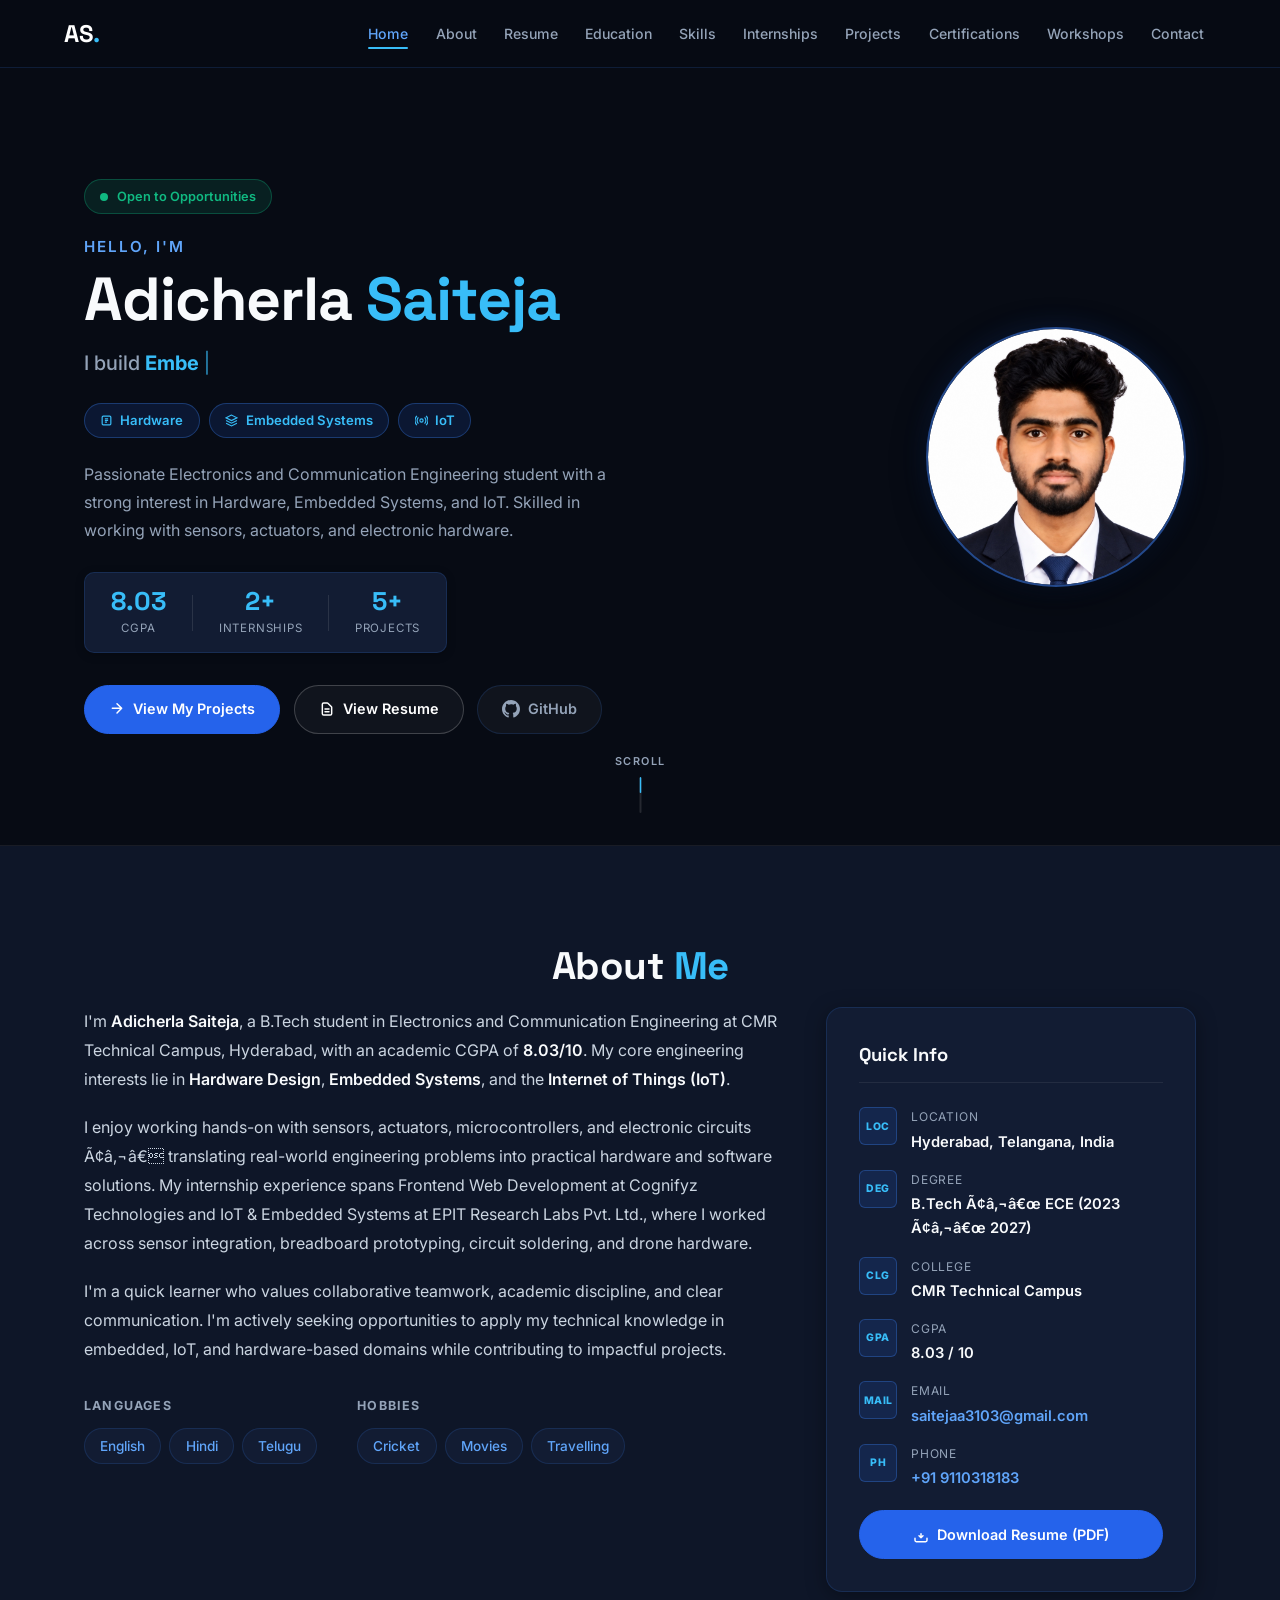
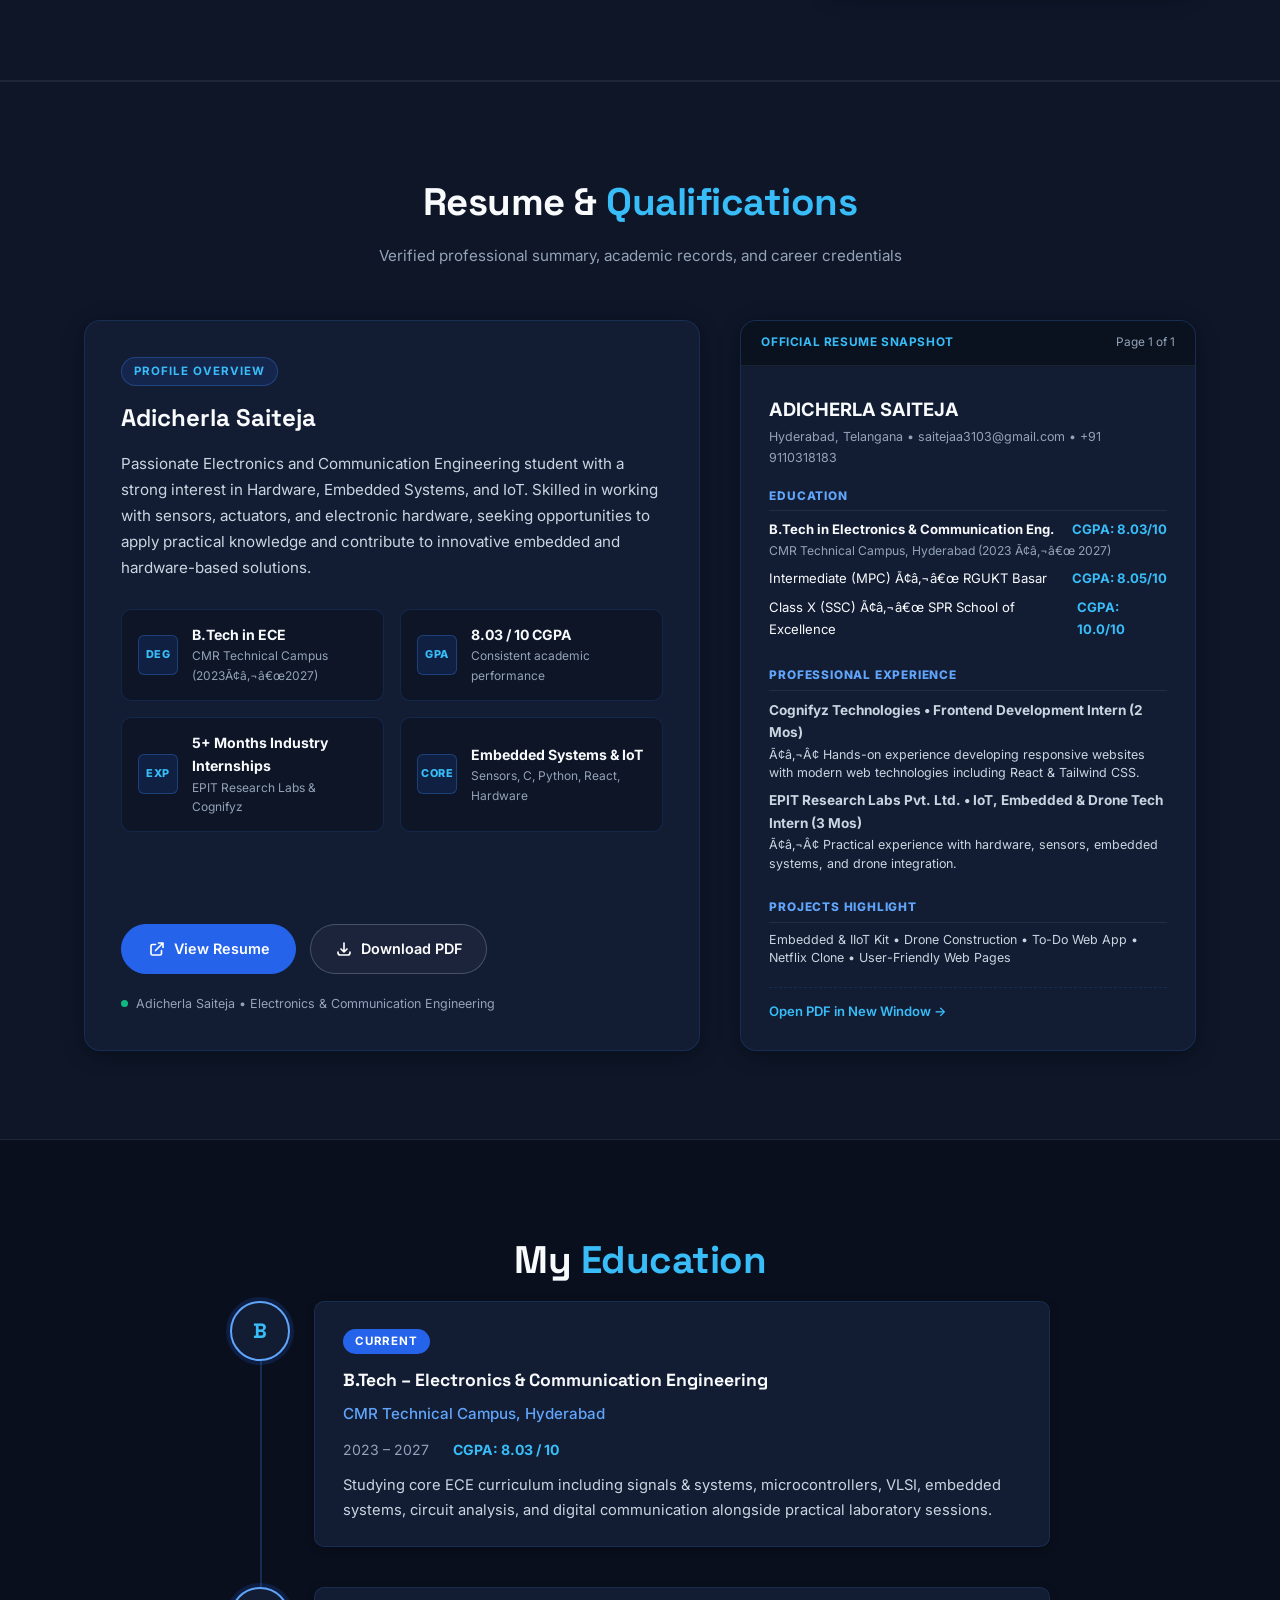
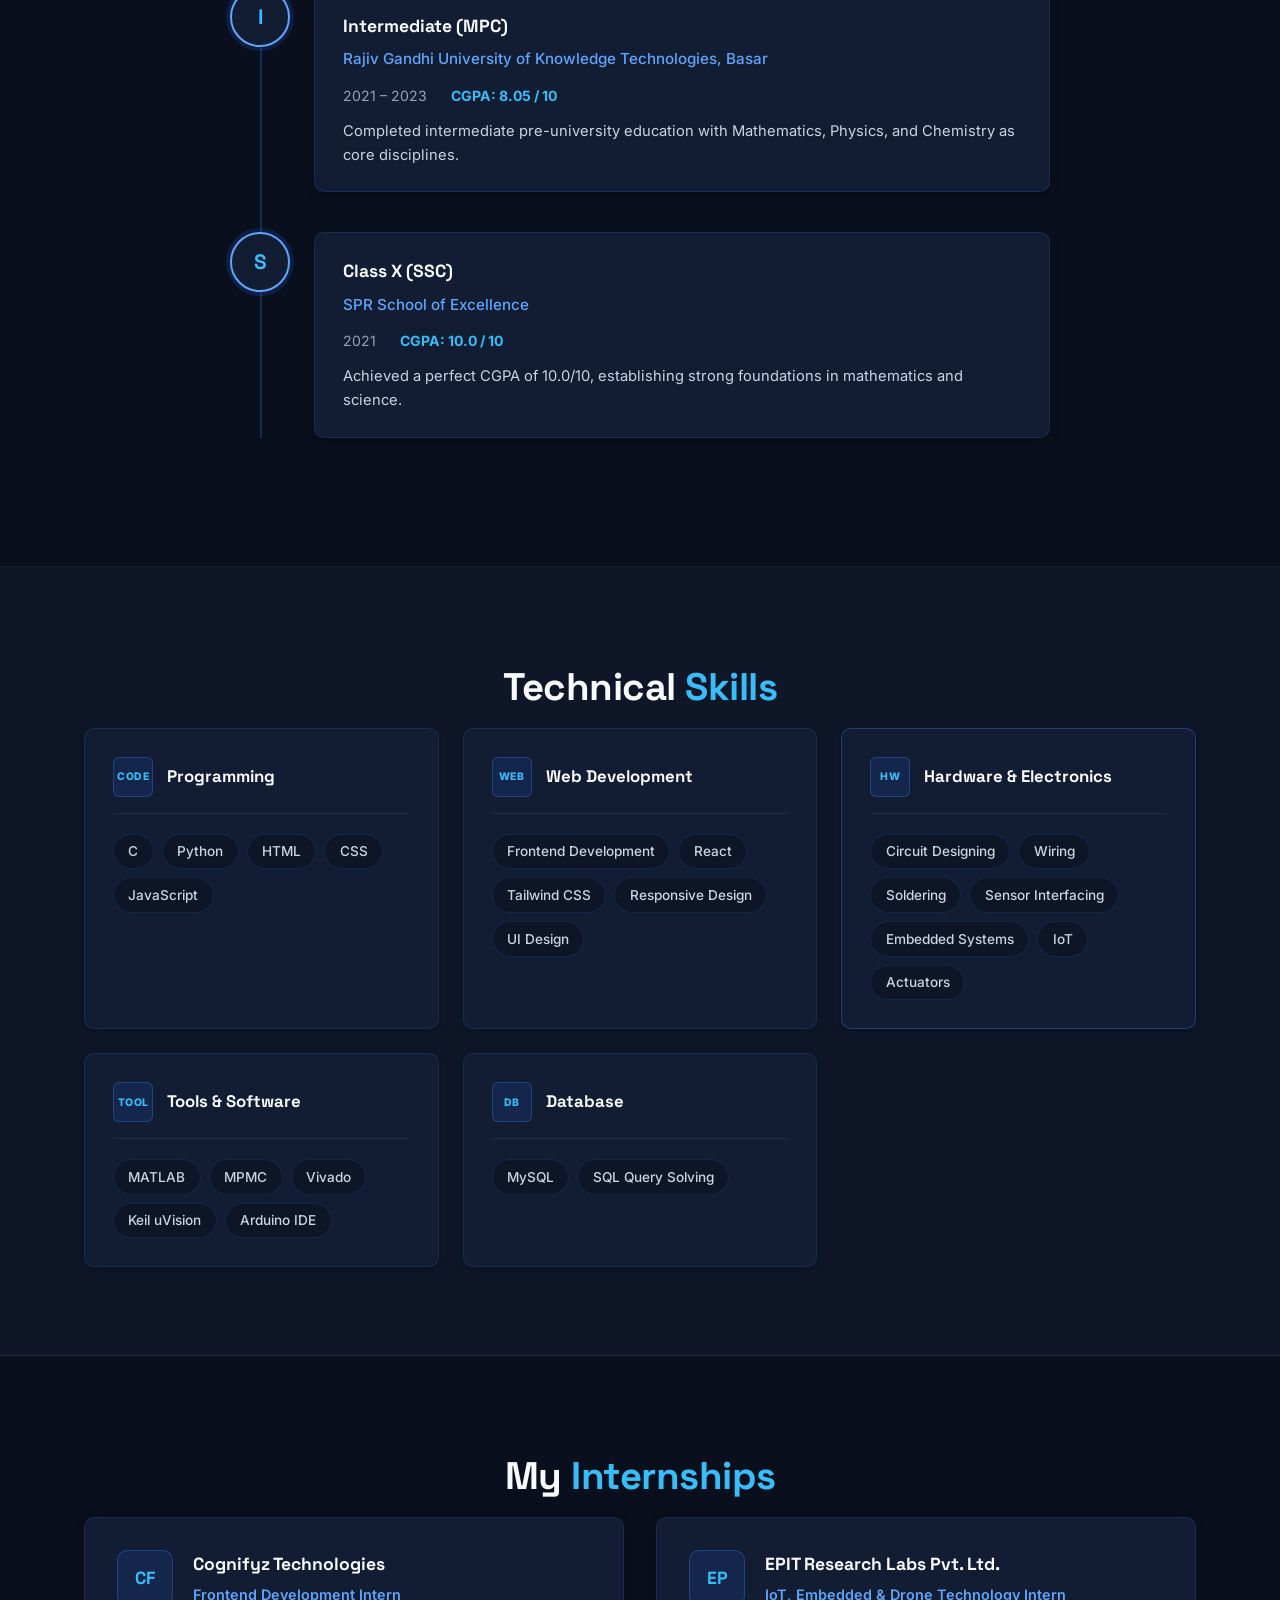
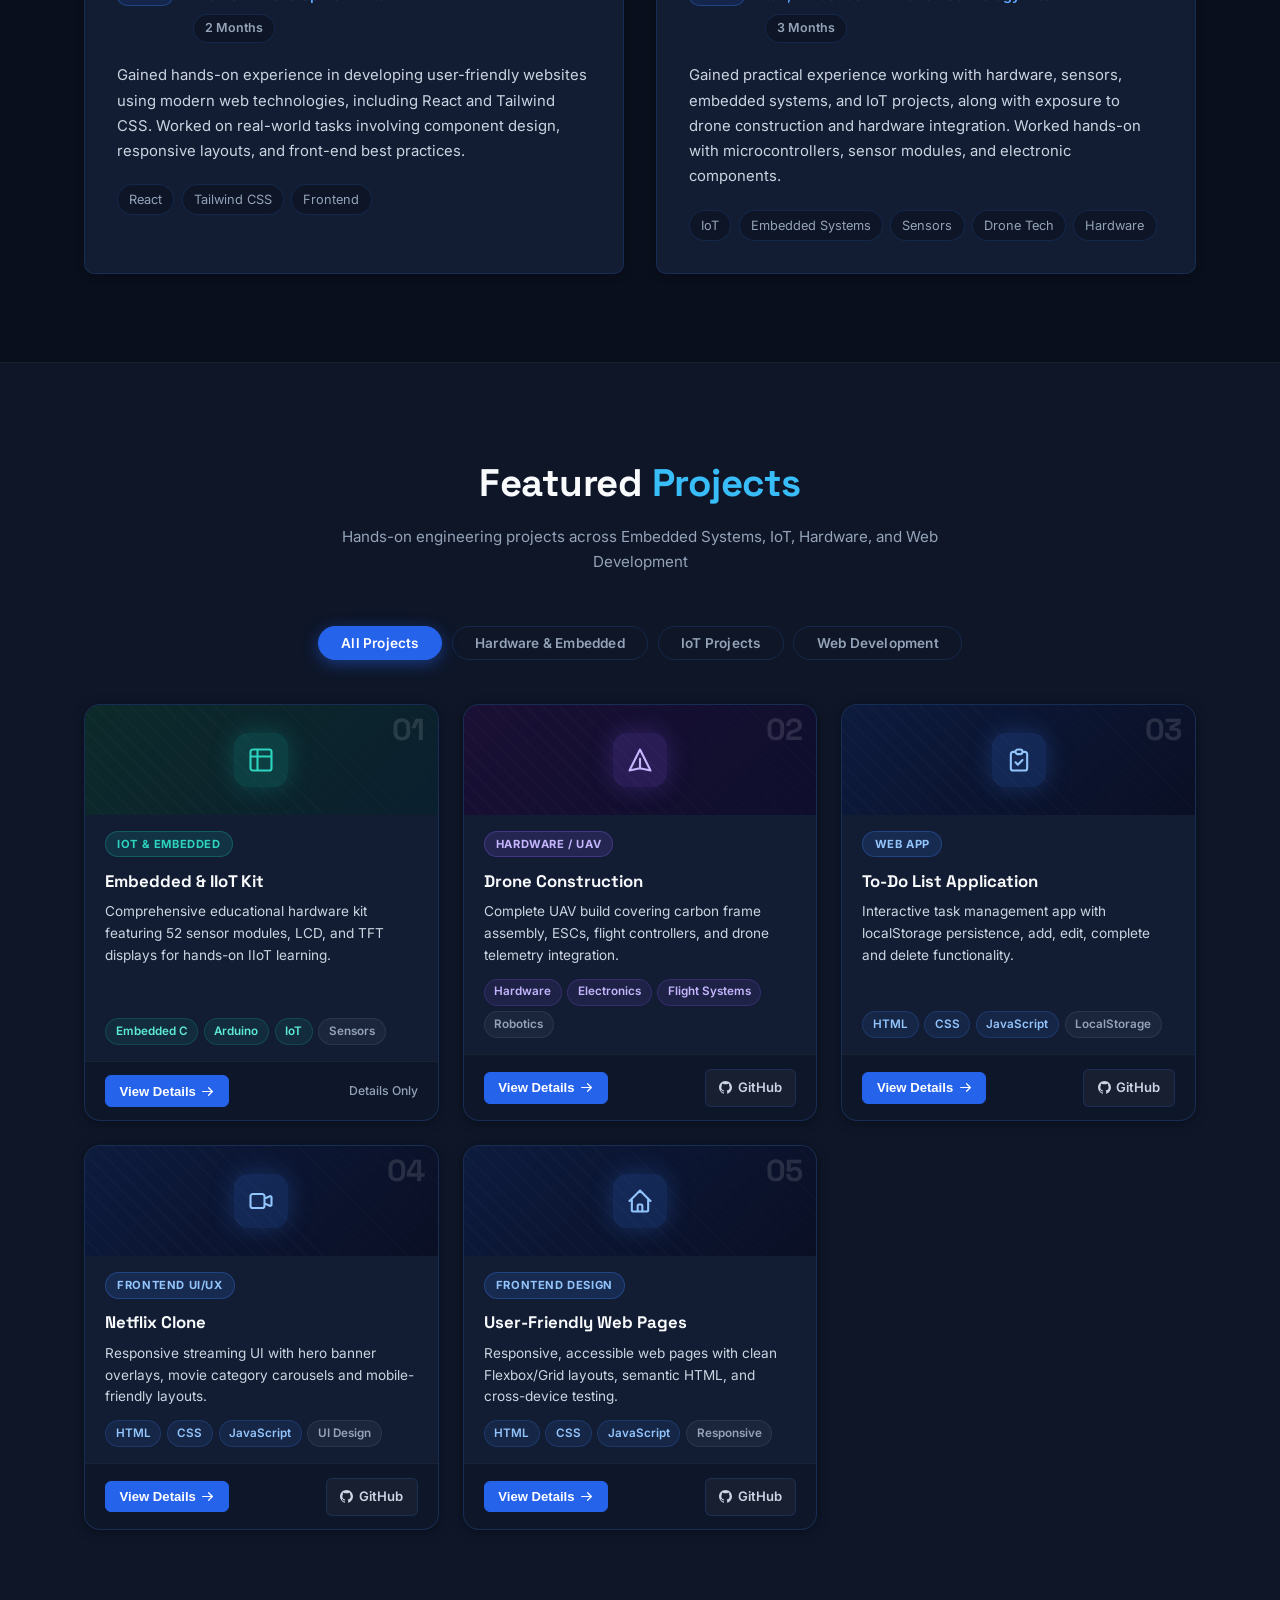
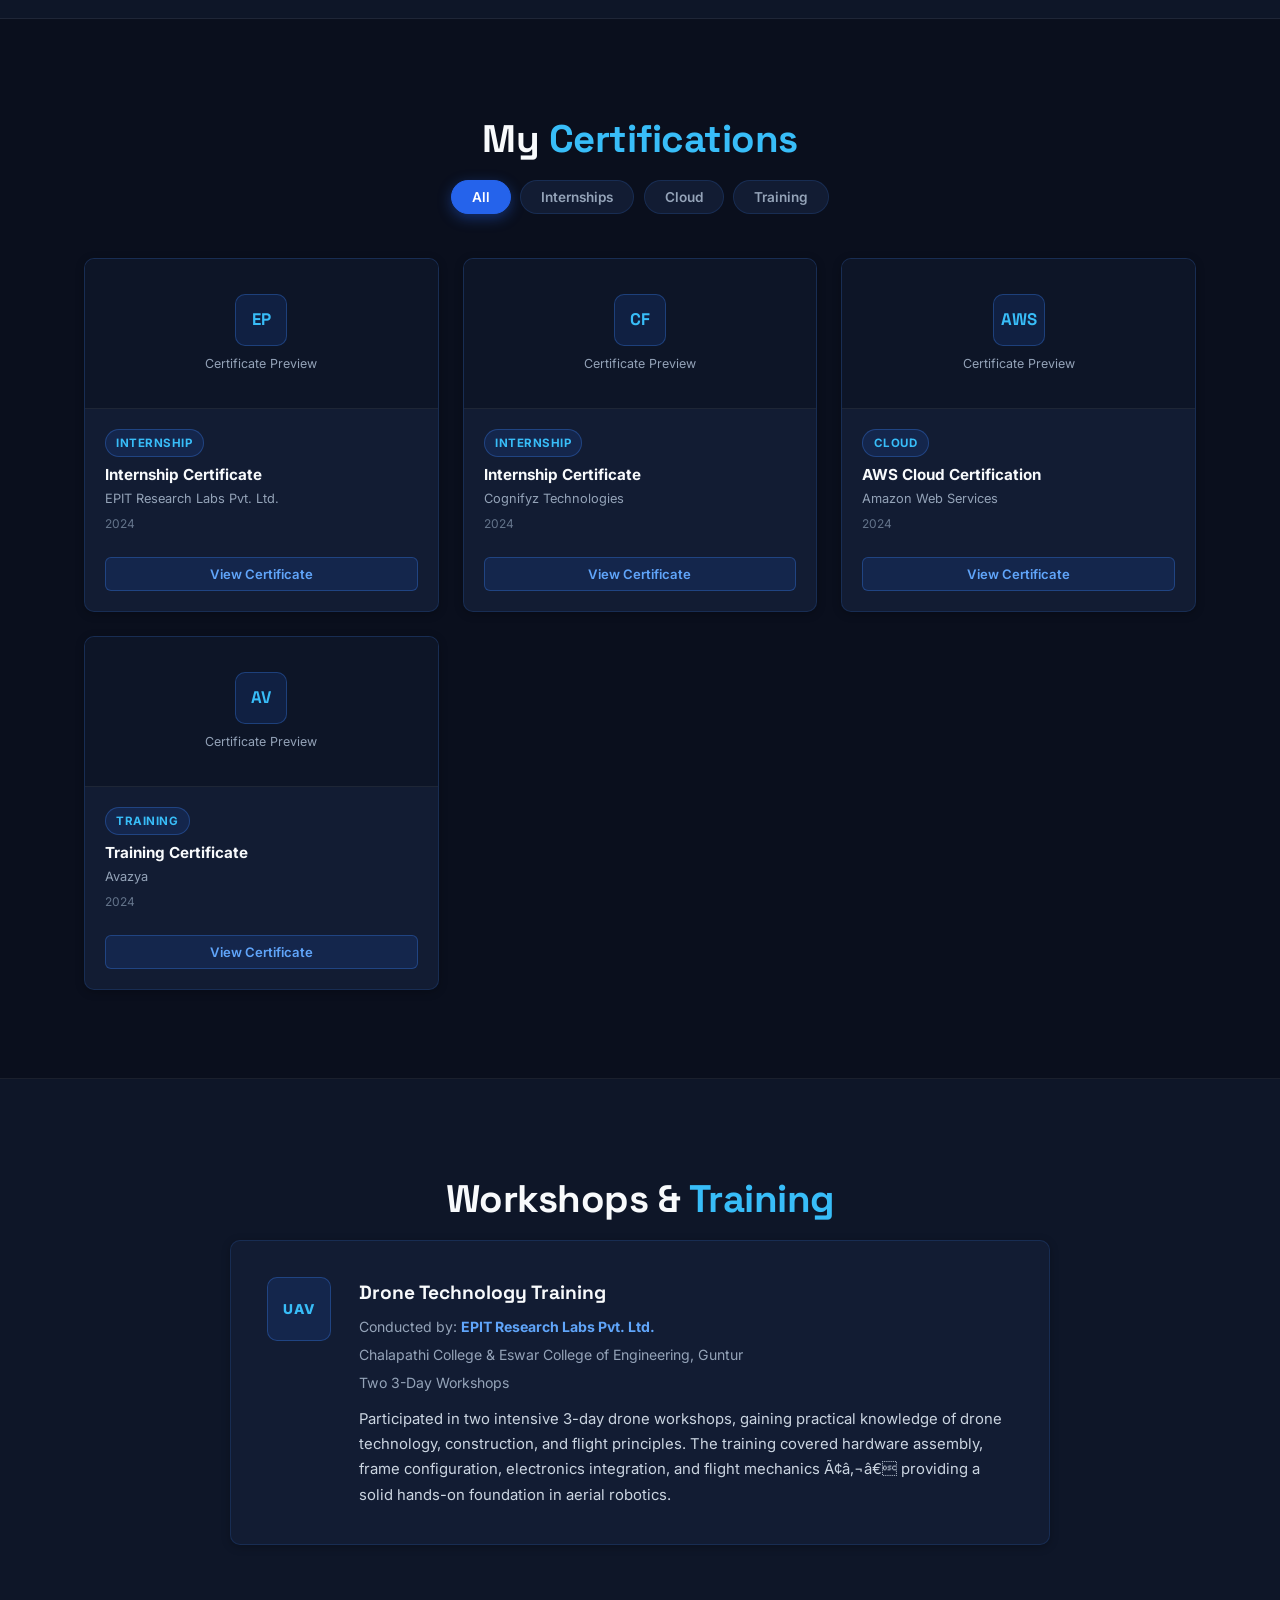
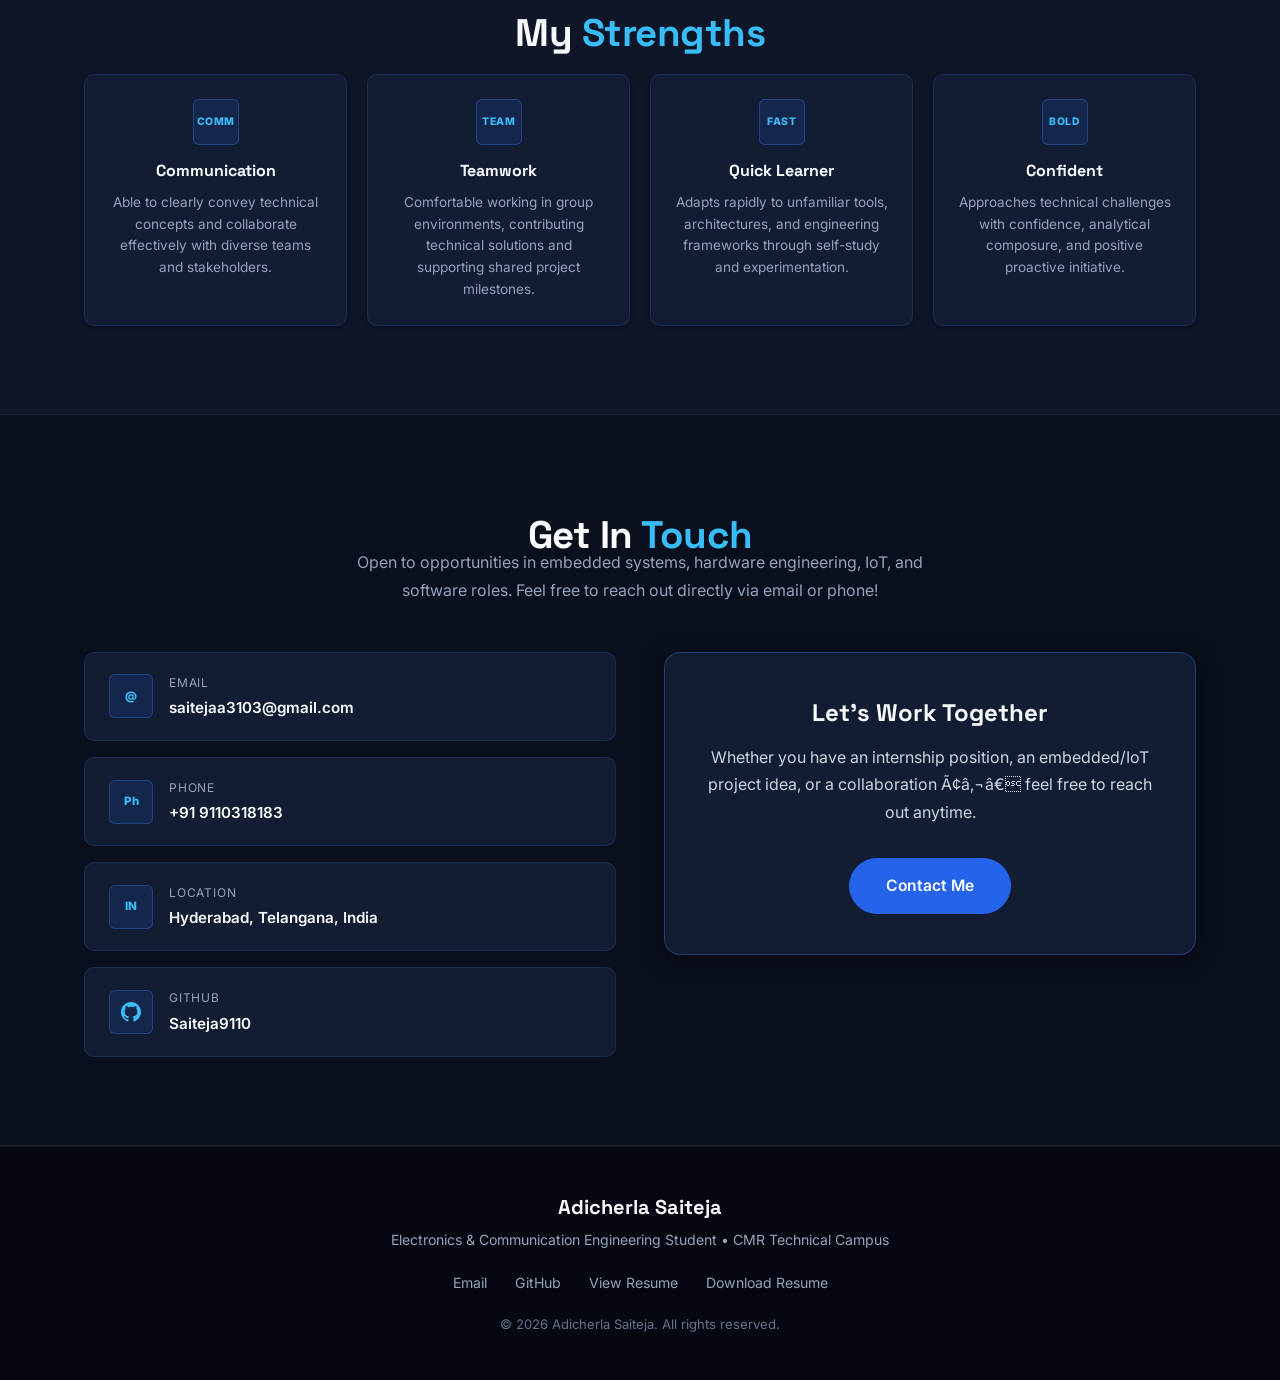
==== commit d0a6d904: "Add exact resume HTML replica matching uploaded resume; fix View Resume button" ====
--- a/index.html
+++ b/index.html
@@ -1,4 +1,4 @@
-﻿<!DOCTYPE html>
+<!DOCTYPE html>
 <html lang="en">
 <head>
   <meta charset="UTF-8" />
@@ -276,31 +276,25 @@
             </div>
 
             <div class="resume-action-buttons">
-              <a href="./assets/resume.pdf" class="btn btn-primary btn-resume-main" target="_blank" rel="noopener noreferrer">
+              <a href="./assets/resume.html" class="btn btn-primary btn-resume-main" target="_blank" rel="noopener noreferrer">
                 <svg width="18" height="18" fill="none" viewBox="0 0 24 24" stroke="currentColor" stroke-width="2.2">
                   <path stroke-linecap="round" stroke-linejoin="round" d="M10 6H6a2 2 0 00-2 2v10a2 2 0 002 2h10a2 2 0 002-2v-4M14 4h6m0 0v6m0-6L10 14"/>
                 </svg>
-                View Resume (PDF)
+                View Resume
               </a>
               <a href="./assets/resume.pdf" class="btn btn-outline btn-resume-sec" download="Adicherla_Saiteja_Resume.pdf">
                 <svg width="18" height="18" fill="none" viewBox="0 0 24 24" stroke="currentColor" stroke-width="2.2">
                   <path stroke-linecap="round" stroke-linejoin="round" d="M4 16v1a3 3 0 003 3h10a3 3 0 003-3v-1m-4-4l-4 4m0 0l-4-4m4 4V4"/>
                 </svg>
-                Download Resume
-              </a>
-              <a href="./assets/resume.html" class="btn btn-ghost btn-resume-web" target="_blank" rel="noopener noreferrer">
-                <svg width="16" height="16" fill="none" viewBox="0 0 24 24" stroke="currentColor" stroke-width="2">
-                  <path stroke-linecap="round" stroke-linejoin="round" d="M15 12a3 3 0 11-6 0 3 3 0 016 0z"/>
-                  <path stroke-linecap="round" stroke-linejoin="round" d="M2.458 12C3.732 7.943 7.523 5 12 5c4.478 0 8.268 2.943 9.542 7-1.274 4.057-5.064 7-9.542 7-4.477 0-8.268-2.943-9.542-7z"/>
-                </svg>
-                Web Version
+                Download PDF
               </a>
             </div>
 
             <div class="resume-file-info">
               <span class="file-dot"></span>
-              <span>Document: <strong>Adicherla_Saiteja_Resume.pdf</strong> &bull; Verified latest edition</span>
-            </div>
+              <span>Adicherla Saiteja &bull; Electronics &amp; Communication Engineering</span>
+            </div>
+
           </div>
         </div>
 
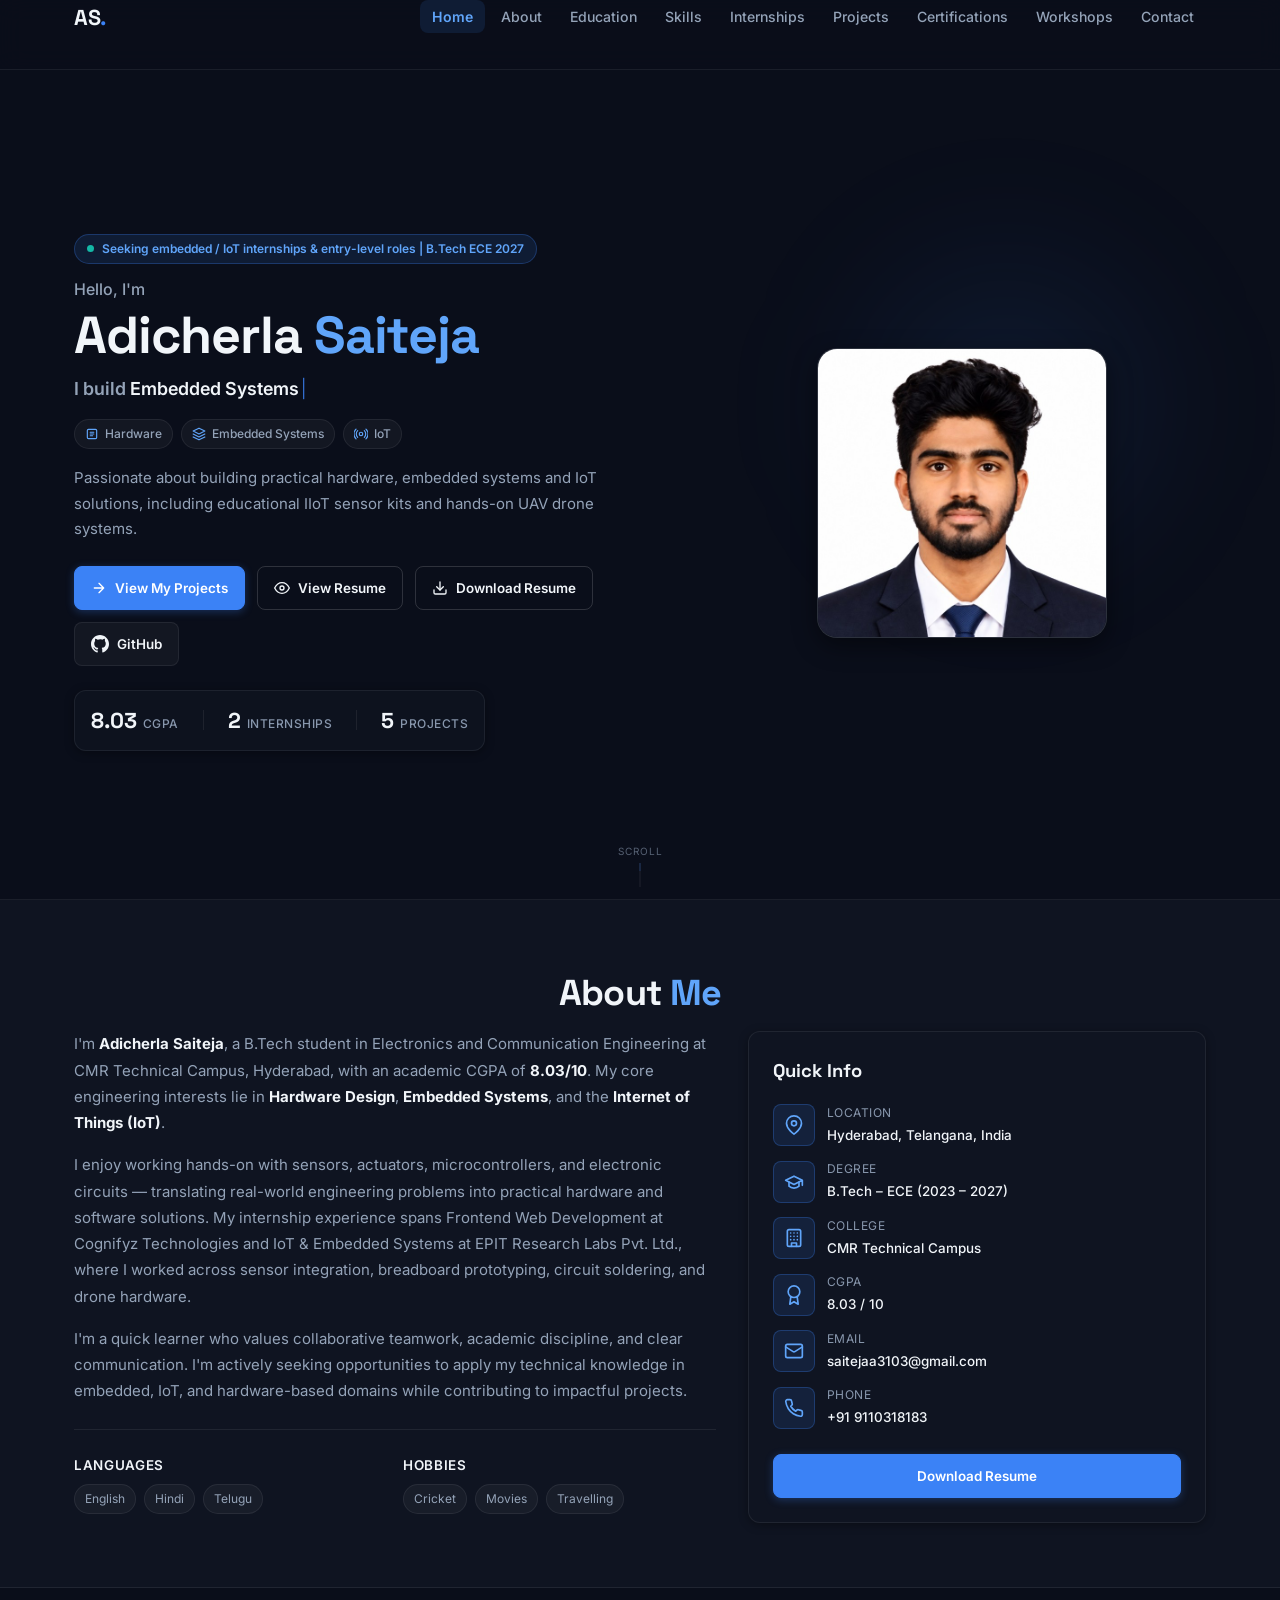
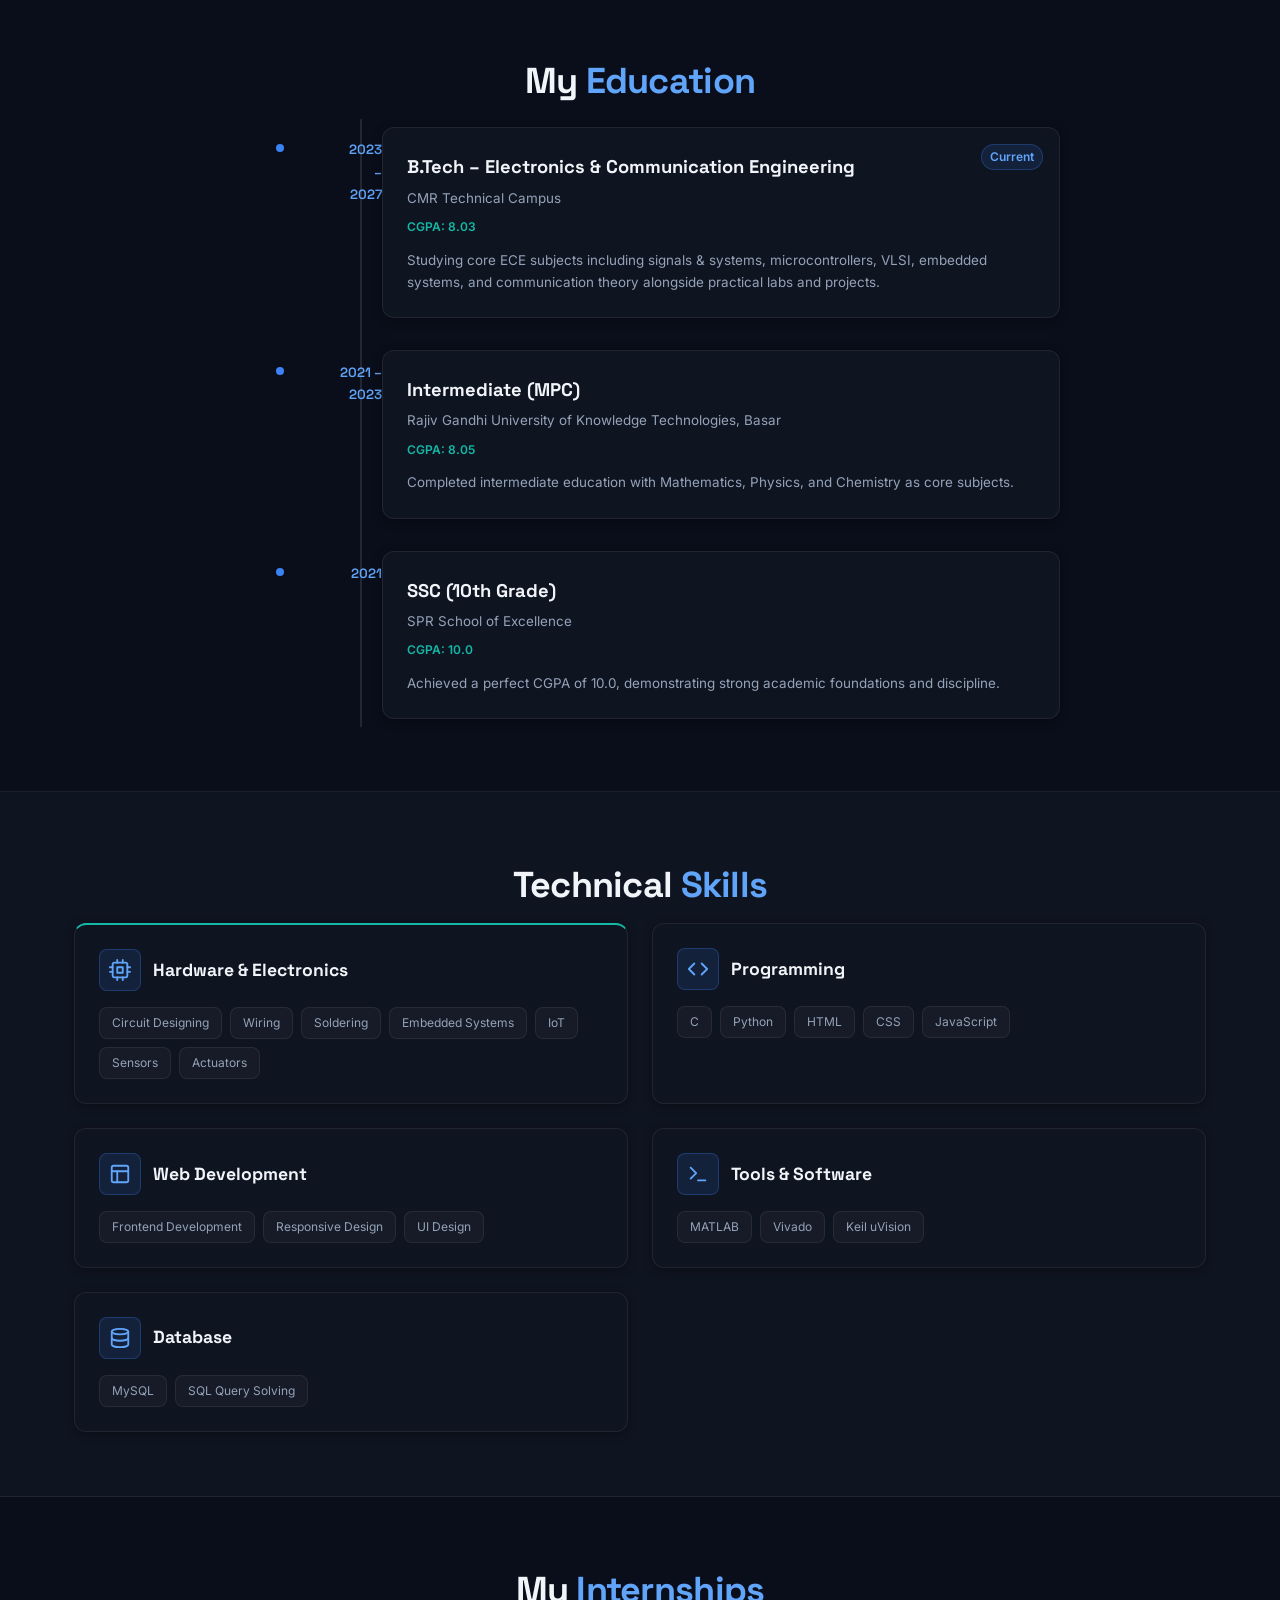
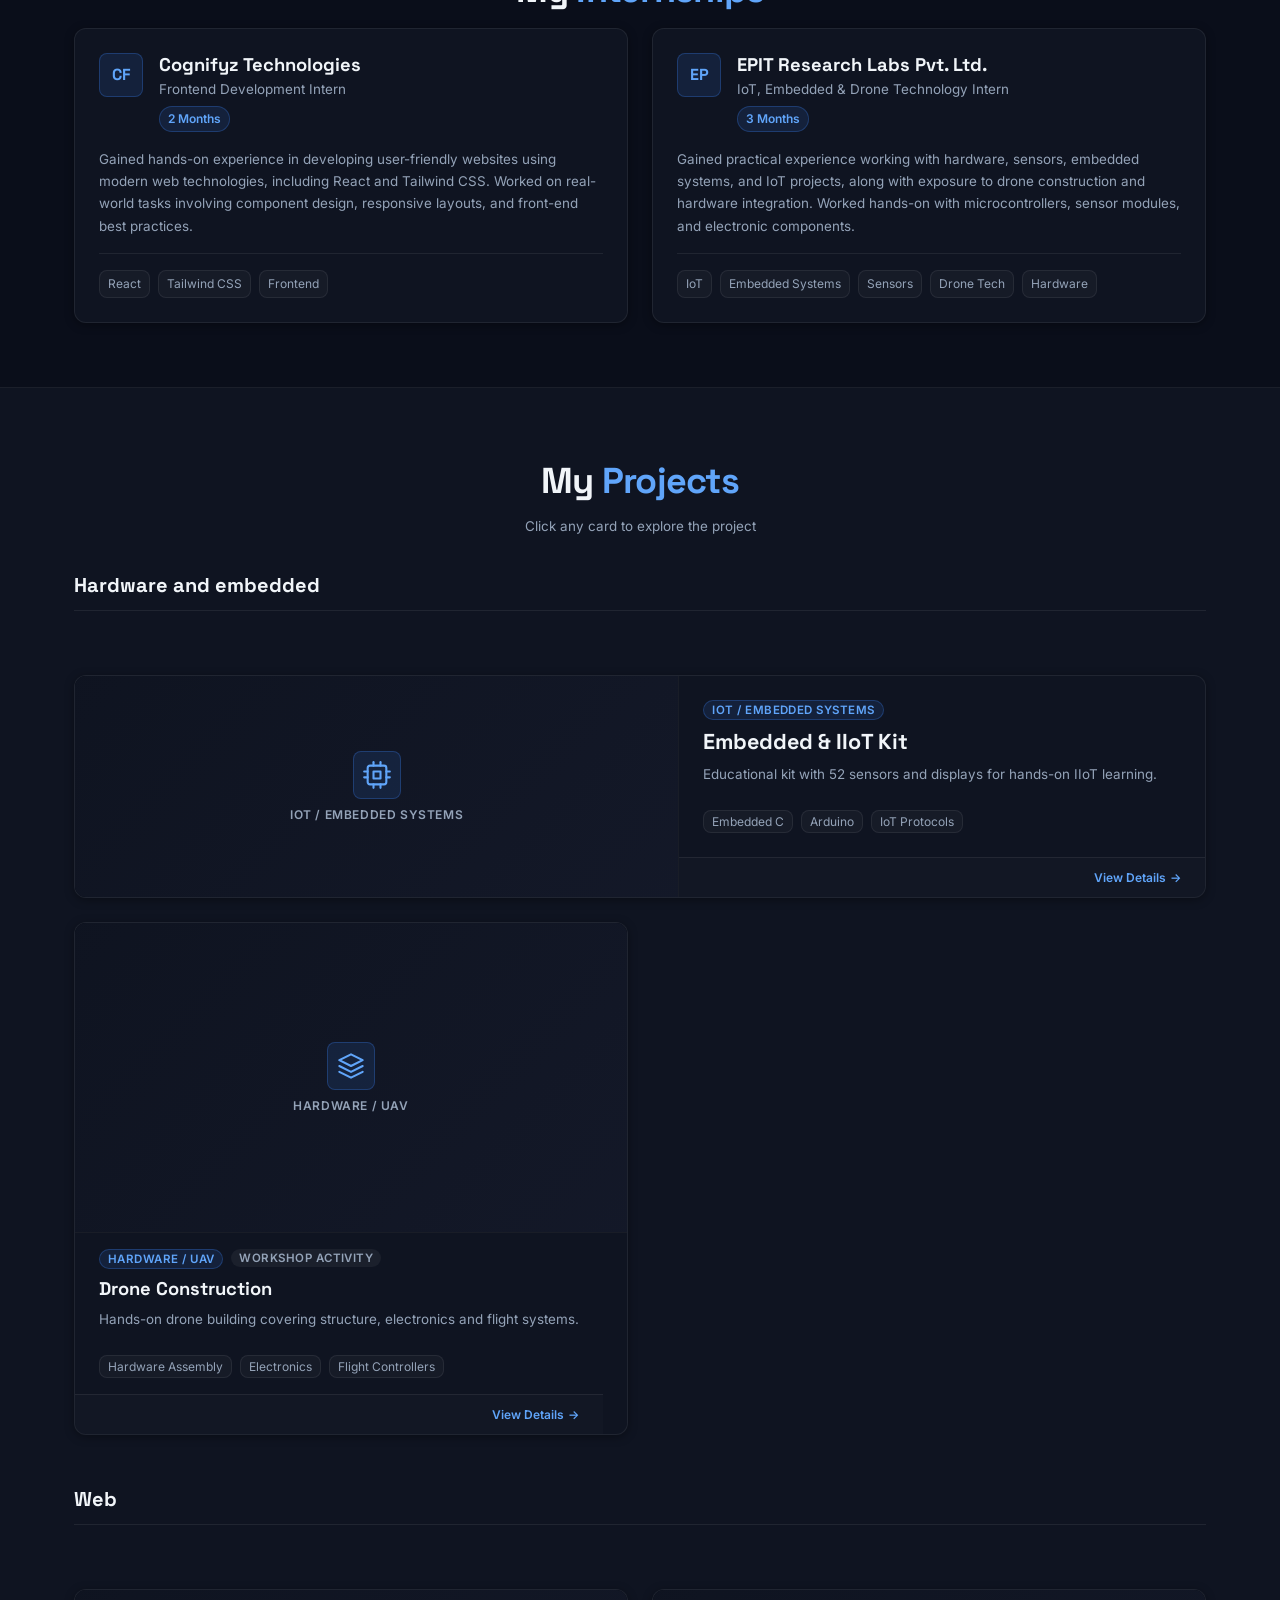
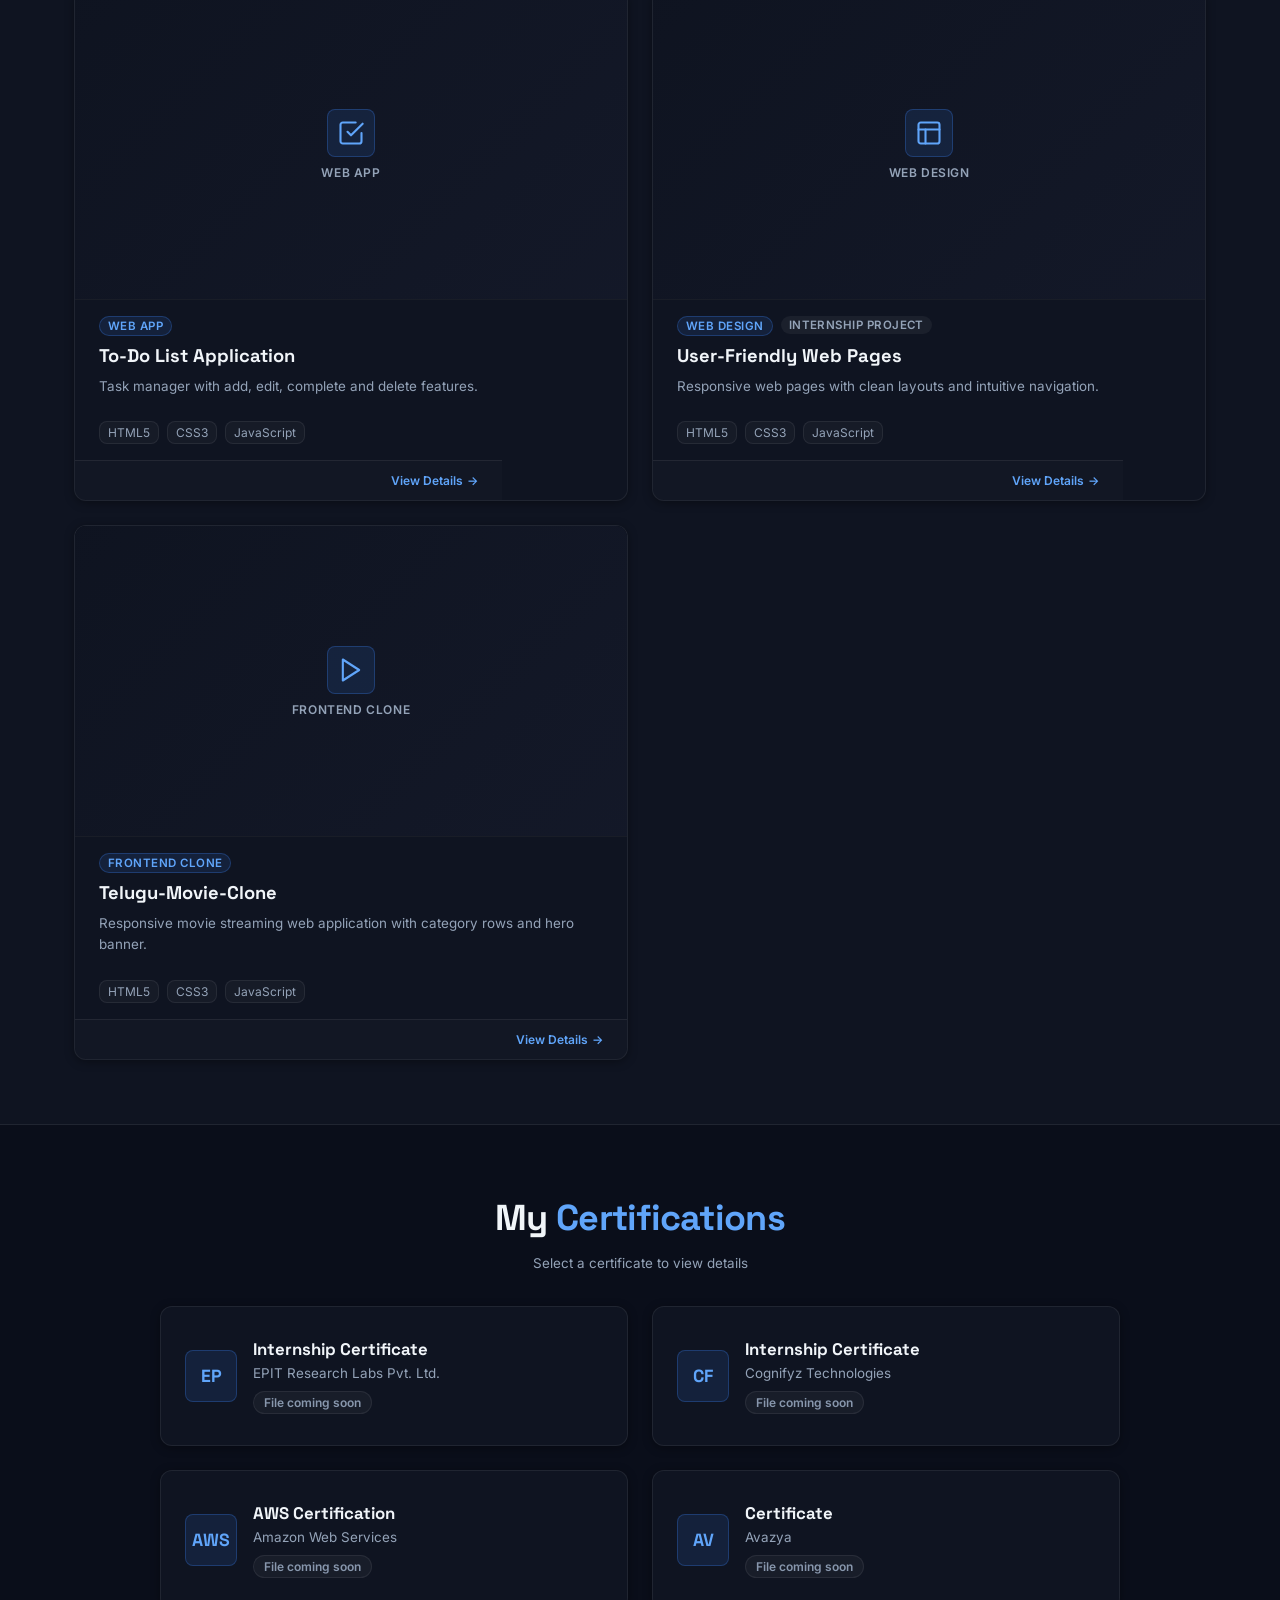
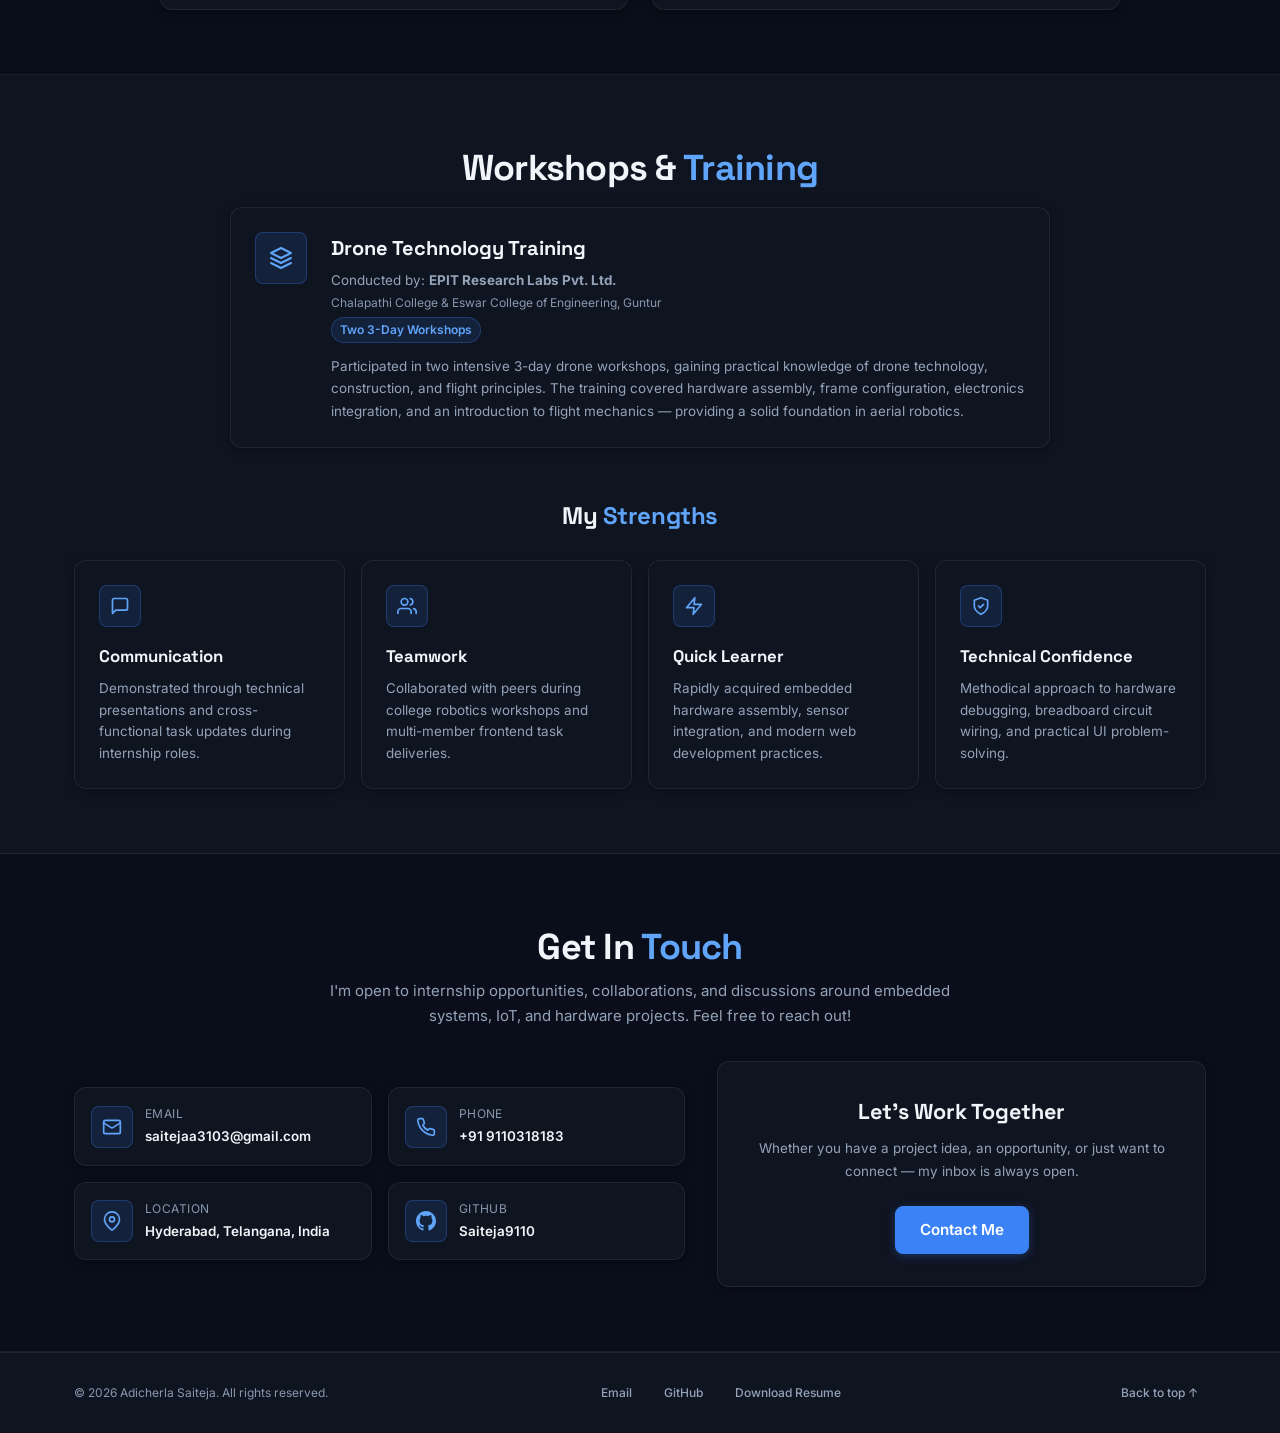
==== commit 8988933e: "Update portfolio: new assets, SEO files, content and style updates" ====
--- a/index.html
+++ b/index.html
@@ -3,764 +3,663 @@
 <head>
   <meta charset="UTF-8" />
   <meta name="viewport" content="width=device-width, initial-scale=1.0" />
-  <meta name="description" content="Adicherla Saiteja - Electronics and Communication Engineering Student. Portfolio showcasing skills in Embedded Systems, IoT, Hardware, and Web Development." />
-  <title>Adicherla Saiteja | Engineering Portfolio &amp; Resume</title>
-  <link rel="stylesheet" href="./style.css" />
+  <meta name="description" content="Adicherla Saiteja - Electronics and Communication Engineering Student. Portfolio showcasing skills in Embedded Systems, IoT, and Hardware." />
+  <title>Adicherla Saiteja | ECE Student: Embedded, IoT &amp; Hardware</title>
+  <meta name="theme-color" content="#0a0e1a" />
+  <link rel="canonical" href="https://saiteja9110.github.io/My-portfolio/" />
+  <link rel="icon" type="image/svg+xml" href="./assets/favicon.svg" />
+
+  <!-- Open Graph -->
+  <meta property="og:title" content="Adicherla Saiteja | ECE Student: Embedded, IoT &amp; Hardware" />
+  <meta property="og:description" content="Portfolio showcasing skills in Embedded Systems, IoT, and Hardware Design." />
+  <meta property="og:type" content="website" />
+  <meta property="og:url" content="https://saiteja9110.github.io/My-portfolio/" />
+  <meta property="og:image" content="https://saiteja9110.github.io/My-portfolio/assets/og-banner.jpg" />
+
+  <!-- Twitter Card -->
+  <meta name="twitter:card" content="summary_large_image" />
+  <meta name="twitter:title" content="Adicherla Saiteja | ECE Student: Embedded, IoT &amp; Hardware" />
+  <meta name="twitter:description" content="Portfolio showcasing skills in Embedded Systems, IoT, and Hardware Design." />
+  <meta name="twitter:image" content="https://saiteja9110.github.io/My-portfolio/assets/og-banner.jpg" />
+
+  <!-- Fonts & Stylesheet -->
   <link rel="preconnect" href="https://fonts.googleapis.com" />
   <link rel="preconnect" href="https://fonts.gstatic.com" crossorigin />
-  <link href="https://fonts.googleapis.com/css2?family=Inter:wght@300;400;500;600;700;800&family=Space+Grotesk:wght@500;600;700&display=swap" rel="stylesheet" />
+  <link href="https://fonts.googleapis.com/css2?family=Inter:wght@400;500;600;700&family=Space+Grotesk:wght@600;700&display=swap" rel="stylesheet" />
+  <link rel="stylesheet" href="./style.css" />
 </head>
 <body>
 
+  <!-- Skip to content for keyboard accessibility -->
+  <a href="#main" class="skip-link">Skip to content</a>
+
   <!-- NAVIGATION -->
-  <nav class="navbar" id="navbar">
-    <div class="nav-container">
-      <a href="#home" class="nav-logo">AS<span class="logo-dot">.</span></a>
-      <ul class="nav-menu" id="nav-menu">
-        <li><a href="#home"           class="nav-link">Home</a></li>
-        <li><a href="#about"          class="nav-link">About</a></li>
-        <li><a href="#resume"         class="nav-link">Resume</a></li>
-        <li><a href="#education"      class="nav-link">Education</a></li>
-        <li><a href="#skills"         class="nav-link">Skills</a></li>
-        <li><a href="#internships"    class="nav-link">Internships</a></li>
-        <li><a href="#projects"       class="nav-link">Projects</a></li>
-        <li><a href="#certifications" class="nav-link">Certifications</a></li>
-        <li><a href="#workshops"      class="nav-link">Workshops</a></li>
-        <li><a href="#contact"        class="nav-link">Contact</a></li>
-      </ul>
-      <button class="hamburger" id="hamburger" aria-label="Toggle navigation" aria-expanded="false">
-        <span class="bar"></span>
-        <span class="bar"></span>
-        <span class="bar"></span>
-      </button>
-    </div>
-  </nav>
-
-  <!-- HOME / HERO (Dark Navy Section) -->
-  <section id="home" class="hero">
-    <div class="hero-container">
-      <div class="hero-content">
-        <div class="hero-badge">
-          <span class="badge-dot"></span>
-          <span>Open to Opportunities</span>
-        </div>
-
-        <p class="hero-greeting">Hello, I'm</p>
-        <h1 class="hero-name">Adicherla <span class="accent">Saiteja</span></h1>
-
-        <div class="hero-typed-wrap">
-          <span class="hero-typed-prefix">I build </span>
-          <span class="hero-typed" id="heroTyped"></span>
-          <span class="hero-cursor">|</span>
-        </div>
-
-        <div class="hero-tags">
-          <span class="tag-pill hardware">
-            <svg width="13" height="13" viewBox="0 0 24 24" fill="none" stroke="currentColor" stroke-width="2.2"><rect x="4" y="4" width="16" height="16" rx="2"/><path d="M9 9h6M9 12h6M9 15h4"/></svg>
-            Hardware
-          </span>
-          <span class="tag-pill embedded">
-            <svg width="13" height="13" viewBox="0 0 24 24" fill="none" stroke="currentColor" stroke-width="2.2"><path d="M12 2L2 7l10 5 10-5-10-5zM2 17l10 5 10-5M2 12l10 5 10-5"/></svg>
-            Embedded Systems
-          </span>
-          <span class="tag-pill iot">
-            <svg width="13" height="13" viewBox="0 0 24 24" fill="none" stroke="currentColor" stroke-width="2.2"><circle cx="12" cy="12" r="3"/><path d="M6.3 6.3a8 8 0 000 11.4M17.7 6.3a8 8 0 010 11.4M3.5 3.5a12 12 0 000 17M20.5 3.5a12 12 0 010 17"/></svg>
-            IoT
-          </span>
-        </div>
-
-        <p class="hero-desc">
-          Passionate Electronics and Communication Engineering student with a strong interest in Hardware, Embedded Systems, and IoT. Skilled in working with sensors, actuators, and electronic hardware.
-        </p>
-
-        <!-- Stat counters -->
-        <div class="hero-stats">
-          <div class="hero-stat">
-            <span class="stat-num" data-target="8.03">0</span>
-            <span class="stat-label">CGPA</span>
-          </div>
-          <div class="stat-divider"></div>
-          <div class="hero-stat">
-            <span class="stat-num" data-target="2" data-suffix="+">0</span>
-            <span class="stat-label">Internships</span>
-          </div>
-          <div class="stat-divider"></div>
-          <div class="hero-stat">
-            <span class="stat-num" data-target="5" data-suffix="+">0</span>
-            <span class="stat-label">Projects</span>
-          </div>
-        </div>
-
-        <div class="hero-buttons">
-          <a href="#projects" class="btn btn-primary">
-            <svg width="16" height="16" viewBox="0 0 24 24" fill="none" stroke="currentColor" stroke-width="2.2"><path stroke-linecap="round" stroke-linejoin="round" d="M19 11H5m14 0l-7 7m7-7l-7-7"/></svg>
-            View My Projects
-          </a>
-          <a href="#resume" class="btn btn-outline">
-            <svg width="16" height="16" viewBox="0 0 24 24" fill="none" stroke="currentColor" stroke-width="2.2"><path stroke-linecap="round" stroke-linejoin="round" d="M9 12h6m-6 4h6m2 5H7a2 2 0 01-2-2V5a2 2 0 012-2h5.586a1 1 0 01.707.293l5.414 5.414a1 1 0 01.293.707V19a2 2 0 01-2 2z"/></svg>
-            View Resume
-          </a>
-          <a href="https://github.com/Saiteja9110" class="btn btn-ghost" target="_blank" rel="noopener noreferrer">
-            <svg width="18" height="18" viewBox="0 0 24 24" fill="currentColor" aria-hidden="true"><path d="M12 0C5.374 0 0 5.373 0 12c0 5.302 3.438 9.8 8.207 11.387.599.111.793-.261.793-.577v-2.234c-3.338.726-4.033-1.416-4.033-1.416-.546-1.387-1.333-1.756-1.333-1.756-1.089-.745.083-.729.083-.729 1.205.084 1.839 1.237 1.839 1.237 1.07 1.834 2.807 1.304 3.492.997.107-.775.418-1.305.762-1.604-2.665-.305-5.467-1.334-5.467-5.931 0-1.311.469-2.381 1.236-3.221-.124-.303-.535-1.524.117-3.176 0 0 1.008-.322 3.301 1.23A11.509 11.509 0 0112 5.803c1.02.005 2.047.138 3.006.404 2.291-1.552 3.297-1.23 3.297-1.23.653 1.653.242 2.874.118 3.176.77.84 1.235 1.911 1.235 3.221 0 4.609-2.807 5.624-5.479 5.921.43.372.823 1.102.823 2.222v3.293c0 .319.192.694.801.576C20.566 21.797 24 17.3 24 12c0-6.627-5.373-12-12-12z"/></svg>
-            GitHub
-          </a>
-        </div>
-      </div>
-
-      <!-- Profile image Ã¢â‚¬â€ clean frame -->
-      <div class="hero-image">
-        <div class="profile-frame">
-          <div class="profile-ring">
+  <header class="header">
+    <nav class="navbar" id="navbar" aria-label="Primary">
+      <div class="nav-container">
+        <a href="#home" class="nav-logo">AS<span class="logo-dot">.</span></a>
+        <ul class="nav-menu" id="nav-menu">
+          <li><a href="#home"           class="nav-link">Home</a></li>
+          <li><a href="#about"          class="nav-link">About</a></li>
+          <li><a href="#education"      class="nav-link">Education</a></li>
+          <li><a href="#skills"         class="nav-link">Skills</a></li>
+          <li><a href="#internships"    class="nav-link">Internships</a></li>
+          <li><a href="#projects"       class="nav-link">Projects</a></li>
+          <li><a href="#certifications" class="nav-link">Certifications</a></li>
+          <li><a href="#workshops"      class="nav-link">Workshops</a></li>
+          <li><a href="#contact"        class="nav-link">Contact</a></li>
+        </ul>
+        <button class="hamburger" id="hamburger" aria-label="Toggle navigation" aria-expanded="false" aria-controls="nav-menu">
+          <span class="bar"></span>
+          <span class="bar"></span>
+          <span class="bar"></span>
+        </button>
+      </div>
+    </nav>
+  </header>
+
+  <!-- MAIN CONTENT WRAPPER -->
+  <main id="main">
+
+    <!-- HOME / HERO -->
+    <section id="home" class="hero">
+      <!-- Soft static blurred glow behind the photo -->
+      <div class="hero-glow" aria-hidden="true"></div>
+
+      <div class="hero-container">
+        <div class="hero-content">
+          <div class="hero-badge">
+            <span class="badge-dot"></span>
+            <span>Seeking embedded / IoT internships &amp; entry-level roles | B.Tech ECE 2027</span>
+          </div>
+
+          <p class="hero-greeting">Hello, I'm</p>
+          <h1 class="hero-name">Adicherla <span class="accent">Saiteja</span></h1>
+
+          <div class="hero-typed-wrap" aria-hidden="true">
+            <span class="hero-typed-prefix">I build </span>
+            <span class="hero-typed" id="heroTyped"></span>
+            <span class="hero-cursor">|</span>
+          </div>
+          <span class="sr-only">Embedded systems, IoT and hardware</span>
+
+          <div class="hero-tags">
+            <span class="tag-pill hardware">
+              <svg width="14" height="14" viewBox="0 0 24 24" fill="none" stroke="currentColor" stroke-width="2" stroke-linecap="round" stroke-linejoin="round" aria-hidden="true"><rect x="4" y="4" width="16" height="16" rx="2"/><path d="M9 9h6M9 12h6M9 15h4"/></svg>
+              Hardware
+            </span>
+            <span class="tag-pill embedded">
+              <svg width="14" height="14" viewBox="0 0 24 24" fill="none" stroke="currentColor" stroke-width="2" stroke-linecap="round" stroke-linejoin="round" aria-hidden="true"><path d="M12 2L2 7l10 5 10-5-10-5zM2 17l10 5 10-5M2 12l10 5 10-5"/></svg>
+              Embedded Systems
+            </span>
+            <span class="tag-pill iot">
+              <svg width="14" height="14" viewBox="0 0 24 24" fill="none" stroke="currentColor" stroke-width="2" stroke-linecap="round" stroke-linejoin="round" aria-hidden="true"><circle cx="12" cy="12" r="3"/><path d="M6.3 6.3a8 8 0 000 11.4M17.7 6.3a8 8 0 010 11.4M3.5 3.5a12 12 0 000 17M20.5 3.5a12 12 0 010 17"/></svg>
+              IoT
+            </span>
+          </div>
+
+          <p class="hero-desc">
+            Passionate about building practical hardware, embedded systems and IoT solutions,
+            including educational IIoT sensor kits and hands-on UAV drone systems.
+          </p>
+
+          <div class="hero-buttons">
+            <a href="#projects" class="btn btn-primary">
+              <svg width="16" height="16" viewBox="0 0 24 24" fill="none" stroke="currentColor" stroke-width="2" stroke-linecap="round" stroke-linejoin="round" aria-hidden="true"><path d="M5 12h14M12 5l7 7-7 7"/></svg>
+              View My Projects
+            </a>
+            <a href="./assets/resume.pdf" class="btn btn-outline" target="_blank" rel="noopener noreferrer" data-resume="view">
+              <svg width="16" height="16" viewBox="0 0 24 24" fill="none" stroke="currentColor" stroke-width="2" stroke-linecap="round" stroke-linejoin="round" aria-hidden="true"><path d="M1 12s4-8 11-8 11 8 11 8-4 8-11 8-11-8-11-8z"/><circle cx="12" cy="12" r="3"/></svg>
+              <span class="resume-label">View Resume</span>
+            </a>
+            <a href="./assets/resume.pdf" class="btn btn-outline" download data-resume="download">
+              <svg width="16" height="16" viewBox="0 0 24 24" fill="none" stroke="currentColor" stroke-width="2" stroke-linecap="round" stroke-linejoin="round" aria-hidden="true"><path d="M21 15v4a2 2 0 0 1-2 2H5a2 2 0 0 1-2-2v-4"/><polyline points="7 10 12 15 17 10"/><line x1="12" y1="15" x2="12" y2="3"/></svg>
+              <span class="resume-label">Download Resume</span>
+            </a>
+            <a href="https://github.com/Saiteja9110" class="btn btn-ghost" target="_blank" rel="noopener noreferrer">
+              <svg width="18" height="18" viewBox="0 0 24 24" fill="currentColor" aria-hidden="true"><path d="M12 0C5.374 0 0 5.373 0 12c0 5.302 3.438 9.8 8.207 11.387.599.111.793-.261.793-.577v-2.234c-3.338.726-4.033-1.416-4.033-1.416-.546-1.387-1.333-1.756-1.333-1.756-1.089-.745.083-.729.083-.729 1.205.084 1.839 1.237 1.839 1.237 1.07 1.834 2.807 1.304 3.492.997.107-.775.418-1.305.762-1.604-2.665-.305-5.467-1.334-5.467-5.931 0-1.311.469-2.381 1.236-3.221-.124-.303-.535-1.524.117-3.176 0 0 1.008-.322 3.301 1.23A11.509 11.509 0 0112 5.803c1.02.005 2.047.138 3.006.404 2.291-1.552 3.297-1.23 3.297-1.23.653 1.653.242 2.874.118 3.176.77.84 1.235 1.911 1.235 3.221 0 4.609-2.807 5.624-5.479 5.921.43.372.823 1.102.823 2.222v3.293c0 .319.192.694.801.576C20.566 21.797 24 17.3 24 12c0-6.627-5.373-12-12-12z"/></svg>
+              GitHub
+            </a>
+          </div>
+
+          <!-- At a glance stats row under buttons -->
+          <div class="hero-stats" aria-label="At a glance statistics">
+            <div class="hero-stat">
+              <span class="stat-num" data-target="8.03">0</span>
+              <span class="stat-label">CGPA</span>
+            </div>
+            <div class="stat-divider" aria-hidden="true"></div>
+            <div class="hero-stat">
+              <span class="stat-num" data-target="2">0</span>
+              <span class="stat-label">Internships</span>
+            </div>
+            <div class="stat-divider" aria-hidden="true"></div>
+            <div class="hero-stat">
+              <span class="stat-num" data-target="5">0</span>
+              <span class="stat-label">Projects</span>
+            </div>
+          </div>
+        </div>
+
+        <!-- Profile image container -->
+        <div class="hero-image">
+          <div class="profile-frame">
             <img
               src="./assets/profile.jpg"
               alt="Adicherla Saiteja Profile Photo"
               class="profile-photo"
-              onerror="this.style.display='none'; this.parentElement.classList.add('no-photo');"
+              width="640"
+              height="785"
             />
             <div class="profile-initials" aria-hidden="true">AS</div>
           </div>
         </div>
       </div>
+
+      <div class="hero-scroll-indicator" aria-hidden="true">
+        <span class="scroll-label">Scroll</span>
+        <div class="scroll-line"><div class="scroll-thumb"></div></div>
+      </div>
+    </section>
+
+    <!-- ABOUT ME -->
+    <section id="about" class="section section-light">
+      <div class="container">
+        <h2 class="section-title">About <span class="accent">Me</span></h2>
+        <div class="about-grid">
+          <div class="about-text">
+            <p>
+              I'm <strong>Adicherla Saiteja</strong>, a B.Tech student in Electronics and
+              Communication Engineering at CMR Technical Campus, Hyderabad, with an academic
+              CGPA of <strong>8.03/10</strong>. My core engineering interests lie in <strong>Hardware Design</strong>,
+              <strong>Embedded Systems</strong>, and the <strong>Internet of Things (IoT)</strong>.
+            </p>
+            <p>
+              I enjoy working hands-on with sensors, actuators, microcontrollers, and electronic
+              circuits &mdash; translating real-world engineering problems into practical hardware and software
+              solutions. My internship experience spans Frontend Web Development at Cognifyz
+              Technologies and IoT &amp; Embedded Systems at EPIT Research Labs Pvt. Ltd.,
+              where I worked across sensor integration, breadboard prototyping, circuit soldering, and drone hardware.
+            </p>
+            <p>
+              I'm a quick learner who values collaborative teamwork, academic discipline, and clear communication.
+              I'm actively seeking opportunities to apply my technical knowledge in embedded,
+              IoT, and hardware-based domains while contributing to impactful projects.
+            </p>
+            <div class="about-extras">
+              <div class="extra-block">
+                <h3>Languages</h3>
+                <div class="pill-row">
+                  <span class="pill">English</span>
+                  <span class="pill">Hindi</span>
+                  <span class="pill">Telugu</span>
+                </div>
+              </div>
+              <div class="extra-block">
+                <h3>Hobbies</h3>
+                <div class="pill-row">
+                  <span class="pill">Cricket</span>
+                  <span class="pill">Movies</span>
+                  <span class="pill">Travelling</span>
+                </div>
+              </div>
+            </div>
+          </div>
+
+          <div class="about-info-card">
+            <h3>Quick Info</h3>
+            <ul class="info-list">
+              <li>
+                <span class="info-icon-box" aria-hidden="true">
+                  <svg width="20" height="20" viewBox="0 0 24 24" fill="none" stroke="currentColor" stroke-width="2" stroke-linecap="round" stroke-linejoin="round"><path d="M21 10c0 7-9 13-9 13s-9-6-9-13a9 9 0 0 1 18 0z"/><circle cx="12" cy="10" r="3"/></svg>
+                </span>
+                <div>
+                  <span class="info-label">Location</span>
+                  <span class="info-value">Hyderabad, Telangana, India</span>
+                </div>
+              </li>
+              <li>
+                <span class="info-icon-box" aria-hidden="true">
+                  <svg width="20" height="20" viewBox="0 0 24 24" fill="none" stroke="currentColor" stroke-width="2" stroke-linecap="round" stroke-linejoin="round"><path d="M22 10v6M2 10l10-5 10 5-10 5z"/><path d="M6 12v5c3 3 9 3 12 0v-5"/></svg>
+                </span>
+                <div>
+                  <span class="info-label">Degree</span>
+                  <span class="info-value">B.Tech &ndash; ECE (2023 &ndash; 2027)</span>
+                </div>
+              </li>
+              <li>
+                <span class="info-icon-box" aria-hidden="true">
+                  <svg width="20" height="20" viewBox="0 0 24 24" fill="none" stroke="currentColor" stroke-width="2" stroke-linecap="round" stroke-linejoin="round"><rect x="4" y="2" width="16" height="20" rx="2" ry="2"/><path d="M9 22v-4h6v4M8 6h.01M16 6h.01M12 6h.01M12 10h.01M12 14h.01M16 10h.01M16 14h.01M8 10h.01M8 14h.01"/></svg>
+                </span>
+                <div>
+                  <span class="info-label">College</span>
+                  <span class="info-value">CMR Technical Campus</span>
+                </div>
+              </li>
+              <li>
+                <span class="info-icon-box" aria-hidden="true">
+                  <svg width="20" height="20" viewBox="0 0 24 24" fill="none" stroke="currentColor" stroke-width="2" stroke-linecap="round" stroke-linejoin="round"><circle cx="12" cy="8" r="7"/><polyline points="8.21 13.89 7 23 12 20 17 23 15.79 13.88"/></svg>
+                </span>
+                <div>
+                  <span class="info-label">CGPA</span>
+                  <span class="info-value">8.03 / 10</span>
+                </div>
+              </li>
+              <li>
+                <span class="info-icon-box" aria-hidden="true">
+                  <svg width="20" height="20" viewBox="0 0 24 24" fill="none" stroke="currentColor" stroke-width="2" stroke-linecap="round" stroke-linejoin="round"><rect x="2" y="4" width="20" height="16" rx="2"/><path d="m22 7-8.97 5.7a1.94 1.94 0 0 1-2.06 0L2 7"/></svg>
+                </span>
+                <div>
+                  <span class="info-label">Email</span>
+                  <a href="mailto:saitejaa3103@gmail.com" class="info-value info-link">saitejaa3103@gmail.com</a>
+                </div>
+              </li>
+              <li>
+                <span class="info-icon-box" aria-hidden="true">
+                  <svg width="20" height="20" viewBox="0 0 24 24" fill="none" stroke="currentColor" stroke-width="2" stroke-linecap="round" stroke-linejoin="round"><path d="M22 16.92v3a2 2 0 0 1-2.18 2 19.79 19.79 0 0 1-8.63-3.07 19.5 19.5 0 0 1-6-6 19.79 19.79 0 0 1-3.07-8.67A2 2 0 0 1 4.11 2h3a2 2 0 0 1 2 1.72 12.84 12.84 0 0 0 .7 2.81 2 2 0 0 1-.45 2.11L8.09 9.91a16 16 0 0 0 6 6l1.27-1.27a2 2 0 0 1 2.11-.45 12.84 12.84 0 0 0 2.81.7A2 2 0 0 1 22 16.92z"/></svg>
+                </span>
+                <div>
+                  <span class="info-label">Phone</span>
+                  <a href="tel:+919110318183" class="info-value info-link">+91 9110318183</a>
+                </div>
+              </li>
+            </ul>
+            <a href="./assets/resume.pdf" class="btn btn-primary btn-full" download data-resume="download">
+              <span class="resume-label">Download Resume</span>
+            </a>
+          </div>
+        </div>
+      </div>
+    </section>
+
+    <!-- EDUCATION -->
+    <section id="education" class="section section-dark">
+      <div class="container">
+        <h2 class="section-title">My <span class="accent">Education</span></h2>
+        <div class="timeline">
+
+          <div class="timeline-item">
+            <div class="timeline-dot" aria-hidden="true"></div>
+            <div class="timeline-year">2023 &ndash; 2027</div>
+            <div class="timeline-card">
+              <div class="timeline-badge">Current</div>
+              <h3 class="edu-degree">B.Tech &ndash; Electronics &amp; Communication Engineering</h3>
+              <p class="edu-institution">CMR Technical Campus</p>
+              <div class="edu-meta">
+                <span class="edu-cgpa">CGPA: 8.03</span>
+              </div>
+              <p class="edu-desc">
+                Studying core ECE subjects including signals &amp; systems, microcontrollers, VLSI,
+                embedded systems, and communication theory alongside practical labs and projects.
+              </p>
+            </div>
+          </div>
+
+          <div class="timeline-item">
+            <div class="timeline-dot" aria-hidden="true"></div>
+            <div class="timeline-year">2021 &ndash; 2023</div>
+            <div class="timeline-card">
+              <h3 class="edu-degree">Intermediate (MPC)</h3>
+              <p class="edu-institution">Rajiv Gandhi University of Knowledge Technologies, Basar</p>
+              <div class="edu-meta">
+                <span class="edu-cgpa">CGPA: 8.05</span>
+              </div>
+              <p class="edu-desc">
+                Completed intermediate education with Mathematics, Physics, and Chemistry as core subjects.
+              </p>
+            </div>
+          </div>
+
+          <div class="timeline-item">
+            <div class="timeline-dot" aria-hidden="true"></div>
+            <div class="timeline-year">2021</div>
+            <div class="timeline-card">
+              <h3 class="edu-degree">SSC (10th Grade)</h3>
+              <p class="edu-institution">SPR School of Excellence</p>
+              <div class="edu-meta">
+                <span class="edu-cgpa">CGPA: 10.0</span>
+              </div>
+              <p class="edu-desc">
+                Achieved a perfect CGPA of 10.0, demonstrating strong academic foundations and discipline.
+              </p>
+            </div>
+          </div>
+
+        </div>
+      </div>
+    </section>
+
+    <!-- SKILLS -->
+    <section id="skills" class="section section-light">
+      <div class="container">
+        <h2 class="section-title">Technical <span class="accent">Skills</span></h2>
+        <div class="skills-grid">
+
+          <div class="skill-category-card highlight-card">
+            <div class="skill-cat-header">
+              <span class="cat-icon-box" aria-hidden="true">
+                <svg width="22" height="22" viewBox="0 0 24 24" fill="none" stroke="currentColor" stroke-width="2" stroke-linecap="round" stroke-linejoin="round"><rect x="4" y="4" width="16" height="16" rx="2"/><rect x="9" y="9" width="6" height="6"/><line x1="9" y1="1" x2="9" y2="4"/><line x1="15" y1="1" x2="15" y2="4"/><line x1="9" y1="20" x2="9" y2="23"/><line x1="15" y1="20" x2="15" y2="23"/><line x1="20" y1="9" x2="23" y2="9"/><line x1="20" y1="14" x2="23" y2="14"/><line x1="1" y1="9" x2="4" y2="9"/><line x1="1" y1="14" x2="4" y2="14"/></svg>
+              </span>
+              <h3>Hardware &amp; Electronics</h3>
+            </div>
+            <div class="skill-tags">
+              <span class="skill-tag">Circuit Designing</span>
+              <span class="skill-tag">Wiring</span>
+              <span class="skill-tag">Soldering</span>
+              <span class="skill-tag">Embedded Systems</span>
+              <span class="skill-tag">IoT</span>
+              <span class="skill-tag">Sensors</span>
+              <span class="skill-tag">Actuators</span>
+            </div>
+          </div>
+
+          <div class="skill-category-card">
+            <div class="skill-cat-header">
+              <span class="cat-icon-box" aria-hidden="true">
+                <svg width="22" height="22" viewBox="0 0 24 24" fill="none" stroke="currentColor" stroke-width="2" stroke-linecap="round" stroke-linejoin="round"><polyline points="16 18 22 12 16 6"/><polyline points="8 6 2 12 8 18"/></svg>
+              </span>
+              <h3>Programming</h3>
+            </div>
+            <div class="skill-tags">
+              <span class="skill-tag">C</span>
+              <span class="skill-tag">Python</span>
+              <span class="skill-tag">HTML</span>
+              <span class="skill-tag">CSS</span>
+              <span class="skill-tag">JavaScript</span>
+            </div>
+          </div>
+
+          <div class="skill-category-card">
+            <div class="skill-cat-header">
+              <span class="cat-icon-box" aria-hidden="true">
+                <svg width="22" height="22" viewBox="0 0 24 24" fill="none" stroke="currentColor" stroke-width="2" stroke-linecap="round" stroke-linejoin="round"><rect x="3" y="3" width="18" height="18" rx="2" ry="2"/><line x1="3" y1="9" x2="21" y2="9"/><line x1="9" y1="21" x2="9" y2="9"/></svg>
+              </span>
+              <h3>Web Development</h3>
+            </div>
+            <div class="skill-tags">
+              <span class="skill-tag">Frontend Development</span>
+              <span class="skill-tag">Responsive Design</span>
+              <span class="skill-tag">UI Design</span>
+            </div>
+          </div>
+
+          <div class="skill-category-card">
+            <div class="skill-cat-header">
+              <span class="cat-icon-box" aria-hidden="true">
+                <svg width="22" height="22" viewBox="0 0 24 24" fill="none" stroke="currentColor" stroke-width="2" stroke-linecap="round" stroke-linejoin="round"><polyline points="4 17 10 11 4 5"/><line x1="12" y1="19" x2="20" y2="19"/></svg>
+              </span>
+              <h3>Tools &amp; Software</h3>
+            </div>
+            <div class="skill-tags">
+              <span class="skill-tag">MATLAB</span>
+              <span class="skill-tag">Vivado</span>
+              <span class="skill-tag">Keil uVision</span>
+            </div>
+          </div>
+
+          <div class="skill-category-card">
+            <div class="skill-cat-header">
+              <span class="cat-icon-box" aria-hidden="true">
+                <svg width="22" height="22" viewBox="0 0 24 24" fill="none" stroke="currentColor" stroke-width="2" stroke-linecap="round" stroke-linejoin="round"><ellipse cx="12" cy="5" rx="9" ry="3"/><path d="M21 12c0 1.66-4 3-9 3s-9-1.34-9-3"/><path d="M3 5v14c0 1.66 4 3 9 3s9-1.34 9-3V5"/></svg>
+              </span>
+              <h3>Database</h3>
+            </div>
+            <div class="skill-tags">
+              <span class="skill-tag">MySQL</span>
+              <span class="skill-tag">SQL Query Solving</span>
+            </div>
+          </div>
+
+        </div>
+      </div>
+    </section>
+
+    <!-- INTERNSHIPS -->
+    <section id="internships" class="section section-dark">
+      <div class="container">
+        <h2 class="section-title">My <span class="accent">Internships</span></h2>
+        <div class="internship-grid">
+
+          <div class="internship-card">
+            <div class="internship-header">
+              <div class="company-logo" aria-hidden="true">CF</div>
+              <div class="internship-meta">
+                <h3>Cognifyz Technologies</h3>
+                <p class="role">Frontend Development Intern</p>
+                <span class="duration-badge">2 Months</span>
+              </div>
+            </div>
+            <div class="internship-body">
+              <p>
+                Gained hands-on experience in developing user-friendly websites using modern web
+                technologies, including React and Tailwind CSS. Worked on real-world tasks involving
+                component design, responsive layouts, and front-end best practices.
+              </p>
+            </div>
+            <div class="internship-skills">
+              <span class="mini-tag">React</span>
+              <span class="mini-tag">Tailwind CSS</span>
+              <span class="mini-tag">Frontend</span>
+            </div>
+          </div>
+
+          <div class="internship-card">
+            <div class="internship-header">
+              <div class="company-logo" aria-hidden="true">EP</div>
+              <div class="internship-meta">
+                <h3>EPIT Research Labs Pvt. Ltd.</h3>
+                <p class="role">IoT, Embedded &amp; Drone Technology Intern</p>
+                <span class="duration-badge">3 Months</span>
+              </div>
+            </div>
+            <div class="internship-body">
+              <p>
+                Gained practical experience working with hardware, sensors, embedded systems, and
+                IoT projects, along with exposure to drone construction and hardware integration.
+                Worked hands-on with microcontrollers, sensor modules, and electronic components.
+              </p>
+            </div>
+            <div class="internship-skills">
+              <span class="mini-tag">IoT</span>
+              <span class="mini-tag">Embedded Systems</span>
+              <span class="mini-tag">Sensors</span>
+              <span class="mini-tag">Drone Tech</span>
+              <span class="mini-tag">Hardware</span>
+            </div>
+          </div>
+
+        </div>
+      </div>
+    </section>
+
+    <!-- PROJECTS -->
+    <section id="projects" class="section section-light">
+      <div class="container">
+        <h2 class="section-title">My <span class="accent">Projects</span></h2>
+        <p class="section-subtitle">Click any card to explore the project</p>
+        <div id="projectsContainer" class="projects-container">
+          <!-- Rendered by JavaScript from PROJECTS array -->
+        </div>
+      </div>
+    </section>
+
+    <!-- CERTIFICATIONS -->
+    <section id="certifications" class="section section-dark">
+      <div class="container">
+        <h2 class="section-title">My <span class="accent">Certifications</span></h2>
+        <p class="section-subtitle">Select a certificate to view details</p>
+        <div class="cert-grid" id="certGrid">
+          <!-- Rendered by JavaScript from CERTIFICATES array -->
+        </div>
+      </div>
+    </section>
+
+    <!-- WORKSHOPS & TRAINING -->
+    <section id="workshops" class="section section-light">
+      <div class="container">
+        <h2 class="section-title">Workshops &amp; <span class="accent">Training</span></h2>
+        <div class="workshop-card-wrap">
+          <div class="workshop-card">
+            <div class="workshop-icon-wrap" aria-hidden="true">
+              <svg width="24" height="24" viewBox="0 0 24 24" fill="none" stroke="currentColor" stroke-width="2" stroke-linecap="round" stroke-linejoin="round"><path d="M12 2L2 7l10 5 10-5-10-5zM2 17l10 5 10-5M2 12l10 5 10-5"/></svg>
+            </div>
+            <div class="workshop-content">
+              <h3>Drone Technology Training</h3>
+              <p class="workshop-org">Conducted by: <strong>EPIT Research Labs Pvt. Ltd.</strong></p>
+              <p class="workshop-venues">Chalapathi College &amp; Eswar College of Engineering, Guntur</p>
+              <p class="workshop-format">Two 3-Day Workshops</p>
+              <p>
+                Participated in two intensive 3-day drone workshops, gaining practical knowledge of
+                drone technology, construction, and flight principles. The training covered hardware
+                assembly, frame configuration, electronics integration, and an introduction to
+                flight mechanics &mdash; providing a solid foundation in aerial robotics.
+              </p>
+            </div>
+          </div>
+        </div>
+
+        <!-- STRENGTHS -->
+        <div class="strengths-section">
+          <h3 class="section-title strengths-title">My <span class="accent">Strengths</span></h3>
+          <div class="strengths-grid">
+            <div class="strength-card">
+              <div class="strength-icon-box" aria-hidden="true">
+                <svg width="20" height="20" viewBox="0 0 24 24" fill="none" stroke="currentColor" stroke-width="2" stroke-linecap="round" stroke-linejoin="round"><path d="M21 15a2 2 0 0 1-2 2H7l-4 4V5a2 2 0 0 1 2-2h14a2 2 0 0 1 2 2z"/></svg>
+              </div>
+              <h4>Communication</h4>
+              <p>Demonstrated through technical presentations and cross-functional task updates during internship roles.</p>
+            </div>
+            <div class="strength-card">
+              <div class="strength-icon-box" aria-hidden="true">
+                <svg width="20" height="20" viewBox="0 0 24 24" fill="none" stroke="currentColor" stroke-width="2" stroke-linecap="round" stroke-linejoin="round"><path d="M17 21v-2a4 4 0 0 0-4-4H5a4 4 0 0 0-4 4v2"/><circle cx="9" cy="7" r="4"/><path d="M23 21v-2a4 4 0 0 0-3-3.87"/><path d="M16 3.13a4 4 0 0 1 0 7.75"/></svg>
+              </div>
+              <h4>Teamwork</h4>
+              <p>Collaborated with peers during college robotics workshops and multi-member frontend task deliveries.</p>
+            </div>
+            <div class="strength-card">
+              <div class="strength-icon-box" aria-hidden="true">
+                <svg width="20" height="20" viewBox="0 0 24 24" fill="none" stroke="currentColor" stroke-width="2" stroke-linecap="round" stroke-linejoin="round"><polygon points="13 2 3 14 12 14 11 22 21 10 12 10 13 2"/></svg>
+              </div>
+              <h4>Quick Learner</h4>
+              <p>Rapidly acquired embedded hardware assembly, sensor integration, and modern web development practices.</p>
+            </div>
+            <div class="strength-card">
+              <div class="strength-icon-box" aria-hidden="true">
+                <svg width="20" height="20" viewBox="0 0 24 24" fill="none" stroke="currentColor" stroke-width="2" stroke-linecap="round" stroke-linejoin="round"><path d="M12 22s8-4 8-10V5l-8-3-8 3v7c0 6 8 10 8 10z"/><polyline points="9 12 11 14 15 10"/></svg>
+              </div>
+              <h4>Technical Confidence</h4>
+              <p>Methodical approach to hardware debugging, breadboard circuit wiring, and practical UI problem-solving.</p>
+            </div>
+          </div>
+        </div>
+      </div>
+    </section>
+
+    <!-- CONTACT -->
+    <section id="contact" class="section section-dark">
+      <div class="container">
+        <h2 class="section-title">Get In <span class="accent">Touch</span></h2>
+        <p class="contact-intro">
+          I'm open to internship opportunities, collaborations, and discussions around embedded
+          systems, IoT, and hardware projects. Feel free to reach out!
+        </p>
+        <div class="contact-grid">
+          <div class="contact-info-grid">
+
+            <a href="mailto:saitejaa3103@gmail.com" class="contact-card">
+              <div class="contact-icon-box" aria-hidden="true">
+                <svg width="20" height="20" viewBox="0 0 24 24" fill="none" stroke="currentColor" stroke-width="2" stroke-linecap="round" stroke-linejoin="round"><rect x="2" y="4" width="20" height="16" rx="2"/><path d="m22 7-8.97 5.7a1.94 1.94 0 0 1-2.06 0L2 7"/></svg>
+              </div>
+              <div>
+                <span class="contact-card-label">Email</span>
+                <span class="contact-card-value">saitejaa3103@gmail.com</span>
+              </div>
+            </a>
+
+            <a href="tel:+919110318183" class="contact-card">
+              <div class="contact-icon-box" aria-hidden="true">
+                <svg width="20" height="20" viewBox="0 0 24 24" fill="none" stroke="currentColor" stroke-width="2" stroke-linecap="round" stroke-linejoin="round"><path d="M22 16.92v3a2 2 0 0 1-2.18 2 19.79 19.79 0 0 1-8.63-3.07 19.5 19.5 0 0 1-6-6 19.79 19.79 0 0 1-3.07-8.67A2 2 0 0 1 4.11 2h3a2 2 0 0 1 2 1.72 12.84 12.84 0 0 0 .7 2.81 2 2 0 0 1-.45 2.11L8.09 9.91a16 16 0 0 0 6 6l1.27-1.27a2 2 0 0 1 2.11-.45 12.84 12.84 0 0 0 2.81.7A2 2 0 0 1 22 16.92z"/></svg>
+              </div>
+              <div>
+                <span class="contact-card-label">Phone</span>
+                <span class="contact-card-value">+91 9110318183</span>
+              </div>
+            </a>
+
+            <div class="contact-card no-link">
+              <div class="contact-icon-box" aria-hidden="true">
+                <svg width="20" height="20" viewBox="0 0 24 24" fill="none" stroke="currentColor" stroke-width="2" stroke-linecap="round" stroke-linejoin="round"><path d="M21 10c0 7-9 13-9 13s-9-6-9-13a9 9 0 0 1 18 0z"/><circle cx="12" cy="10" r="3"/></svg>
+              </div>
+              <div>
+                <span class="contact-card-label">Location</span>
+                <span class="contact-card-value">Hyderabad, Telangana, India</span>
+              </div>
+            </div>
+
+            <a href="https://github.com/Saiteja9110" class="contact-card" target="_blank" rel="noopener noreferrer">
+              <div class="contact-icon-box" aria-hidden="true">
+                <svg width="20" height="20" viewBox="0 0 24 24" fill="currentColor">
+                  <path d="M12 0C5.374 0 0 5.373 0 12c0 5.302 3.438 9.8 8.207 11.387.599.111.793-.261.793-.577v-2.234c-3.338.726-4.033-1.416-4.033-1.416-.546-1.387-1.333-1.756-1.333-1.756-1.089-.745.083-.729.083-.729 1.205.084 1.839 1.237 1.839 1.237 1.07 1.834 2.807 1.304 3.492.997.107-.775.418-1.305.762-1.604-2.665-.305-5.467-1.334-5.467-5.931 0-1.311.469-2.381 1.236-3.221-.124-.303-.535-1.524.117-3.176 0 0 1.008-.322 3.301 1.23A11.509 11.509 0 0112 5.803c1.02.005 2.047.138 3.006.404 2.291-1.552 3.297-1.23 3.297-1.23.653 1.653.242 2.874.118 3.176.77.84 1.235 1.911 1.235 3.221 0 4.609-2.807 5.624-5.479 5.921.43.372.823 1.102.823 2.222v3.293c0 .319.192.694.801.576C20.566 21.797 24 17.3 24 12c0-6.627-5.373-12-12-12z"/>
+                </svg>
+              </div>
+              <div>
+                <span class="contact-card-label">GitHub</span>
+                <span class="contact-card-value">Saiteja9110</span>
+              </div>
+            </a>
+
+          </div>
+
+          <div class="contact-cta">
+            <h3>Let's Work Together</h3>
+            <p>Whether you have a project idea, an opportunity, or just want to connect &mdash; my inbox is always open.</p>
+            <a href="mailto:saitejaa3103@gmail.com" class="btn btn-primary btn-large">Contact Me</a>
+          </div>
+        </div>
+      </div>
+    </section>
+
+  </main>
+
+  <!-- FOOTER -->
+  <footer class="footer">
+    <div class="footer-container">
+      <p class="footer-copy">&copy; 2026 Adicherla Saiteja. All rights reserved.</p>
+      <div class="footer-links">
+        <a href="mailto:saitejaa3103@gmail.com">Email</a>
+        <a href="https://github.com/Saiteja9110" target="_blank" rel="noopener noreferrer">GitHub</a>
+        <a href="./assets/resume.pdf" class="footer-resume-link" download data-resume="download">
+          <span class="resume-label">Download Resume</span>
+        </a>
+      </div>
+      <a href="#home" class="footer-back-to-top" aria-label="Back to top">
+        <span>Back to top &uarr;</span>
+      </a>
     </div>
-
-    <div class="hero-scroll-indicator">
-      <span class="scroll-label">Scroll</span>
-      <div class="scroll-line"><div class="scroll-thumb"></div></div>
-    </div>
-  </section>
-
-  <!-- ABOUT ME (Clean Light Section) -->
-  <section id="about" class="section section-light">
-    <div class="container">
-      <h2 class="section-title">About <span class="accent">Me</span></h2>
-      <div class="about-grid">
-        <div class="about-text">
-          <p>
-            I'm <strong>Adicherla Saiteja</strong>, a B.Tech student in Electronics and
-            Communication Engineering at CMR Technical Campus, Hyderabad, with an academic
-            CGPA of <strong>8.03/10</strong>. My core engineering interests lie in <strong>Hardware Design</strong>,
-            <strong>Embedded Systems</strong>, and the <strong>Internet of Things (IoT)</strong>.
-          </p>
-          <p>
-            I enjoy working hands-on with sensors, actuators, microcontrollers, and electronic
-            circuits Ã¢â‚¬â€ translating real-world engineering problems into practical hardware and software
-            solutions. My internship experience spans Frontend Web Development at Cognifyz
-            Technologies and IoT &amp; Embedded Systems at EPIT Research Labs Pvt. Ltd.,
-            where I worked across sensor integration, breadboard prototyping, circuit soldering, and drone hardware.
-          </p>
-          <p>
-            I'm a quick learner who values collaborative teamwork, academic discipline, and clear communication.
-            I'm actively seeking opportunities to apply my technical knowledge in embedded,
-            IoT, and hardware-based domains while contributing to impactful projects.
-          </p>
-          <div class="about-extras">
-            <div class="extra-block">
-              <h4>Languages</h4>
-              <div class="pill-row">
-                <span class="pill">English</span>
-                <span class="pill">Hindi</span>
-                <span class="pill">Telugu</span>
-              </div>
-            </div>
-            <div class="extra-block">
-              <h4>Hobbies</h4>
-              <div class="pill-row">
-                <span class="pill">Cricket</span>
-                <span class="pill">Movies</span>
-                <span class="pill">Travelling</span>
-              </div>
-            </div>
-          </div>
-        </div>
-
-        <div class="about-info-card">
-          <h3>Quick Info</h3>
-          <ul class="info-list">
-            <li>
-              <span class="info-icon-box loc">Loc</span>
-              <div>
-                <span class="info-label">Location</span>
-                <span class="info-value">Hyderabad, Telangana, India</span>
-              </div>
-            </li>
-            <li>
-              <span class="info-icon-box deg">Deg</span>
-              <div>
-                <span class="info-label">Degree</span>
-                <span class="info-value">B.Tech Ã¢â‚¬â€œ ECE (2023 Ã¢â‚¬â€œ 2027)</span>
-              </div>
-            </li>
-            <li>
-              <span class="info-icon-box clg">Clg</span>
-              <div>
-                <span class="info-label">College</span>
-                <span class="info-value">CMR Technical Campus</span>
-              </div>
-            </li>
-            <li>
-              <span class="info-icon-box gpa">GPA</span>
-              <div>
-                <span class="info-label">CGPA</span>
-                <span class="info-value">8.03 / 10</span>
-              </div>
-            </li>
-            <li>
-              <span class="info-icon-box eml">Mail</span>
-              <div>
-                <span class="info-label">Email</span>
-                <a href="mailto:saitejaa3103@gmail.com" class="info-value info-link">saitejaa3103@gmail.com</a>
-              </div>
-            </li>
-            <li>
-              <span class="info-icon-box phn">Ph</span>
-              <div>
-                <span class="info-label">Phone</span>
-                <a href="tel:+919110318183" class="info-value info-link">+91 9110318183</a>
-              </div>
-            </li>
-          </ul>
-          <a href="./assets/resume.pdf" class="btn btn-primary btn-full" download="Adicherla_Saiteja_Resume.pdf">
-            <svg width="16" height="16" fill="none" viewBox="0 0 24 24" stroke="currentColor" stroke-width="2.2"><path stroke-linecap="round" stroke-linejoin="round" d="M12 10v6m0 0l-3-3m3 3l3-3M3 17v3a2 2 0 002 2h14a2 2 0 002-2v-3"/></svg>
-            Download Resume (PDF)
-          </a>
-        </div>
-      </div>
-    </div>
-  </section>
-
-  <!-- RESUME & QUALIFICATIONS SECTION (High-Contrast Dark Navy Section) -->
-  <section id="resume" class="section section-dark resume-section">
-    <div class="container">
-      <h2 class="section-title">Resume &amp; <span class="accent">Qualifications</span></h2>
-      <p class="section-subtitle">Verified professional summary, academic records, and career credentials</p>
-
-      <div class="resume-layout">
-        <!-- Left Summary & Actions Column -->
-        <div class="resume-summary-col">
-          <div class="resume-summary-card">
-            <div class="resume-card-tag">Profile Overview</div>
-            <h3 class="resume-summary-heading">Adicherla Saiteja</h3>
-            <p class="resume-profile-text">
-              Passionate Electronics and Communication Engineering student with a strong interest in Hardware, Embedded Systems, and IoT. Skilled in working with sensors, actuators, and electronic hardware, seeking opportunities to apply practical knowledge and contribute to innovative embedded and hardware-based solutions.
-            </p>
-
-            <div class="resume-qualifications-grid">
-              <div class="qual-item">
-                <span class="qual-icon-box blue">DEG</span>
-                <div>
-                  <span class="qual-title">B.Tech in ECE</span>
-                  <span class="qual-desc">CMR Technical Campus (2023Ã¢â‚¬â€œ2027)</span>
-                </div>
-              </div>
-              <div class="qual-item">
-                <span class="qual-icon-box teal">GPA</span>
-                <div>
-                  <span class="qual-title">8.03 / 10 CGPA</span>
-                  <span class="qual-desc">Consistent academic performance</span>
-                </div>
-              </div>
-              <div class="qual-item">
-                <span class="qual-icon-box violet">EXP</span>
-                <div>
-                  <span class="qual-title">5+ Months Industry Internships</span>
-                  <span class="qual-desc">EPIT Research Labs &amp; Cognifyz</span>
-                </div>
-              </div>
-              <div class="qual-item">
-                <span class="qual-icon-box slate">CORE</span>
-                <div>
-                  <span class="qual-title">Embedded Systems &amp; IoT</span>
-                  <span class="qual-desc">Sensors, C, Python, React, Hardware</span>
-                </div>
-              </div>
-            </div>
-
-            <div class="resume-action-buttons">
-              <a href="./assets/resume.html" class="btn btn-primary btn-resume-main" target="_blank" rel="noopener noreferrer">
-                <svg width="18" height="18" fill="none" viewBox="0 0 24 24" stroke="currentColor" stroke-width="2.2">
-                  <path stroke-linecap="round" stroke-linejoin="round" d="M10 6H6a2 2 0 00-2 2v10a2 2 0 002 2h10a2 2 0 002-2v-4M14 4h6m0 0v6m0-6L10 14"/>
-                </svg>
-                View Resume
-              </a>
-              <a href="./assets/resume.pdf" class="btn btn-outline btn-resume-sec" download="Adicherla_Saiteja_Resume.pdf">
-                <svg width="18" height="18" fill="none" viewBox="0 0 24 24" stroke="currentColor" stroke-width="2.2">
-                  <path stroke-linecap="round" stroke-linejoin="round" d="M4 16v1a3 3 0 003 3h10a3 3 0 003-3v-1m-4-4l-4 4m0 0l-4-4m4 4V4"/>
-                </svg>
-                Download PDF
-              </a>
-            </div>
-
-            <div class="resume-file-info">
-              <span class="file-dot"></span>
-              <span>Adicherla Saiteja &bull; Electronics &amp; Communication Engineering</span>
-            </div>
-
-          </div>
-        </div>
-
-        <!-- Right Resume Preview Card -->
-        <div class="resume-preview-col">
-          <div class="resume-document-card">
-            <div class="doc-card-topbar">
-              <span class="doc-badge">Official Resume Snapshot</span>
-              <span class="doc-pages">Page 1 of 1</span>
-            </div>
-            <div class="doc-card-body">
-              <div class="doc-header">
-                <h4>ADICHERLA SAITEJA</h4>
-                <p class="doc-contact">Hyderabad, Telangana &bull; saitejaa3103@gmail.com &bull; +91 9110318183</p>
-              </div>
-
-              <div class="doc-block">
-                <h5>EDUCATION</h5>
-                <div class="doc-entry">
-                  <div class="doc-entry-row">
-                    <strong>B.Tech in Electronics &amp; Communication Eng.</strong>
-                    <span class="doc-score">CGPA: 8.03/10</span>
-                  </div>
-                  <span class="doc-sub">CMR Technical Campus, Hyderabad (2023 Ã¢â‚¬â€œ 2027)</span>
-                </div>
-                <div class="doc-entry">
-                  <div class="doc-entry-row">
-                    <span>Intermediate (MPC) Ã¢â‚¬â€œ RGUKT Basar</span>
-                    <span class="doc-score">CGPA: 8.05/10</span>
-                  </div>
-                </div>
-                <div class="doc-entry">
-                  <div class="doc-entry-row">
-                    <span>Class X (SSC) Ã¢â‚¬â€œ SPR School of Excellence</span>
-                    <span class="doc-score">CGPA: 10.0/10</span>
-                  </div>
-                </div>
-              </div>
-
-              <div class="doc-block">
-                <h5>PROFESSIONAL EXPERIENCE</h5>
-                <div class="doc-entry">
-                  <strong>Cognifyz Technologies &bull; Frontend Development Intern (2 Mos)</strong>
-                  <p class="doc-desc">Ã¢â‚¬Â¢ Hands-on experience developing responsive websites with modern web technologies including React &amp; Tailwind CSS.</p>
-                </div>
-                <div class="doc-entry">
-                  <strong>EPIT Research Labs Pvt. Ltd. &bull; IoT, Embedded &amp; Drone Tech Intern (3 Mos)</strong>
-                  <p class="doc-desc">Ã¢â‚¬Â¢ Practical experience with hardware, sensors, embedded systems, and drone integration.</p>
-                </div>
-              </div>
-
-              <div class="doc-block">
-                <h5>PROJECTS HIGHLIGHT</h5>
-                <p class="doc-mini-proj">Embedded &amp; IIoT Kit &bull; Drone Construction &bull; To-Do Web App &bull; Netflix Clone &bull; User-Friendly Web Pages</p>
-              </div>
-
-              <div class="doc-card-footer">
-                <a href="./assets/resume.pdf" target="_blank" rel="noopener noreferrer" class="doc-view-link">
-                  Open PDF in New Window &rarr;
-                </a>
-              </div>
-            </div>
-          </div>
-        </div>
-      </div>
-    </div>
-  </section>
-
-  <!-- EDUCATION (Clean White Section) -->
-  <section id="education" class="section section-white">
-    <div class="container">
-      <h2 class="section-title">My <span class="accent">Education</span></h2>
-      <div class="timeline">
-
-        <div class="timeline-item">
-          <div class="timeline-marker">B</div>
-          <div class="timeline-card">
-            <div class="timeline-badge">Current</div>
-            <h3 class="edu-degree">B.Tech &ndash; Electronics &amp; Communication Engineering</h3>
-            <p class="edu-institution">CMR Technical Campus, Hyderabad</p>
-            <div class="edu-meta">
-              <span class="edu-year">2023 &ndash; 2027</span>
-              <span class="edu-cgpa">CGPA: 8.03 / 10</span>
-            </div>
-            <p class="edu-desc">
-              Studying core ECE curriculum including signals &amp; systems, microcontrollers, VLSI,
-              embedded systems, circuit analysis, and digital communication alongside practical laboratory sessions.
-            </p>
-          </div>
-        </div>
-
-        <div class="timeline-item">
-          <div class="timeline-marker">I</div>
-          <div class="timeline-card">
-            <h3 class="edu-degree">Intermediate (MPC)</h3>
-            <p class="edu-institution">Rajiv Gandhi University of Knowledge Technologies, Basar</p>
-            <div class="edu-meta">
-              <span class="edu-year">2021 &ndash; 2023</span>
-              <span class="edu-cgpa">CGPA: 8.05 / 10</span>
-            </div>
-            <p class="edu-desc">
-              Completed intermediate pre-university education with Mathematics, Physics, and Chemistry as core disciplines.
-            </p>
-          </div>
-        </div>
-
-        <div class="timeline-item">
-          <div class="timeline-marker">S</div>
-          <div class="timeline-card">
-            <h3 class="edu-degree">Class X (SSC)</h3>
-            <p class="edu-institution">SPR School of Excellence</p>
-            <div class="edu-meta">
-              <span class="edu-year">2021</span>
-              <span class="edu-cgpa">CGPA: 10.0 / 10</span>
-            </div>
-            <p class="edu-desc">
-              Achieved a perfect CGPA of 10.0/10, establishing strong foundations in mathematics and science.
-            </p>
-          </div>
-        </div>
-
-      </div>
-    </div>
-  </section>
-
-  <!-- SKILLS (Clean Off-White Section) -->
-  <section id="skills" class="section section-light">
-    <div class="container">
-      <h2 class="section-title">Technical <span class="accent">Skills</span></h2>
-      <div class="skills-grid">
-
-        <div class="skill-category-card">
-          <div class="skill-cat-header">
-            <span class="cat-icon-box prog">Code</span>
-            <h3>Programming</h3>
-          </div>
-          <div class="skill-tags">
-            <span class="skill-tag">C</span>
-            <span class="skill-tag">Python</span>
-            <span class="skill-tag">HTML</span>
-            <span class="skill-tag">CSS</span>
-            <span class="skill-tag">JavaScript</span>
-          </div>
-        </div>
-
-        <div class="skill-category-card">
-          <div class="skill-cat-header">
-            <span class="cat-icon-box web">Web</span>
-            <h3>Web Development</h3>
-          </div>
-          <div class="skill-tags">
-            <span class="skill-tag">Frontend Development</span>
-            <span class="skill-tag">React</span>
-            <span class="skill-tag">Tailwind CSS</span>
-            <span class="skill-tag">Responsive Design</span>
-            <span class="skill-tag">UI Design</span>
-          </div>
-        </div>
-
-        <div class="skill-category-card highlight-card">
-          <div class="skill-cat-header">
-            <span class="cat-icon-box hw">HW</span>
-            <h3>Hardware &amp; Electronics</h3>
-          </div>
-          <div class="skill-tags">
-            <span class="skill-tag">Circuit Designing</span>
-            <span class="skill-tag">Wiring</span>
-            <span class="skill-tag">Soldering</span>
-            <span class="skill-tag">Sensor Interfacing</span>
-            <span class="skill-tag">Embedded Systems</span>
-            <span class="skill-tag">IoT</span>
-            <span class="skill-tag">Actuators</span>
-          </div>
-        </div>
-
-        <div class="skill-category-card">
-          <div class="skill-cat-header">
-            <span class="cat-icon-box tool">Tool</span>
-            <h3>Tools &amp; Software</h3>
-          </div>
-          <div class="skill-tags">
-            <span class="skill-tag">MATLAB</span>
-            <span class="skill-tag">MPMC</span>
-            <span class="skill-tag">Vivado</span>
-            <span class="skill-tag">Keil uVision</span>
-            <span class="skill-tag">Arduino IDE</span>
-          </div>
-        </div>
-
-        <div class="skill-category-card">
-          <div class="skill-cat-header">
-            <span class="cat-icon-box db">DB</span>
-            <h3>Database</h3>
-          </div>
-          <div class="skill-tags">
-            <span class="skill-tag">MySQL</span>
-            <span class="skill-tag">SQL Query Solving</span>
-          </div>
-        </div>
-
-      </div>
-    </div>
-  </section>
-
-  <!-- INTERNSHIPS (Clean White Section) -->
-  <section id="internships" class="section section-white">
-    <div class="container">
-      <h2 class="section-title">My <span class="accent">Internships</span></h2>
-      <div class="internship-grid">
-
-        <div class="internship-card">
-          <div class="internship-header">
-            <div class="company-logo cognifyz">CF</div>
-            <div class="internship-meta">
-              <h3>Cognifyz Technologies</h3>
-              <p class="role">Frontend Development Intern</p>
-              <span class="duration-badge">2 Months</span>
-            </div>
-          </div>
-          <div class="internship-body">
-            <p>
-              Gained hands-on experience in developing user-friendly websites using modern web
-              technologies, including React and Tailwind CSS. Worked on real-world tasks involving
-              component design, responsive layouts, and front-end best practices.
-            </p>
-          </div>
-          <div class="internship-skills">
-            <span class="mini-tag">React</span>
-            <span class="mini-tag">Tailwind CSS</span>
-            <span class="mini-tag">Frontend</span>
-          </div>
-        </div>
-
-        <div class="internship-card">
-          <div class="internship-header">
-            <div class="company-logo epit">EP</div>
-            <div class="internship-meta">
-              <h3>EPIT Research Labs Pvt. Ltd.</h3>
-              <p class="role">IoT, Embedded &amp; Drone Technology Intern</p>
-              <span class="duration-badge">3 Months</span>
-            </div>
-          </div>
-          <div class="internship-body">
-            <p>
-              Gained practical experience working with hardware, sensors, embedded systems, and
-              IoT projects, along with exposure to drone construction and hardware integration.
-              Worked hands-on with microcontrollers, sensor modules, and electronic components.
-            </p>
-          </div>
-          <div class="internship-skills">
-            <span class="mini-tag">IoT</span>
-            <span class="mini-tag">Embedded Systems</span>
-            <span class="mini-tag">Sensors</span>
-            <span class="mini-tag">Drone Tech</span>
-            <span class="mini-tag">Hardware</span>
-          </div>
-        </div>
-
-      </div>
-    </div>
-  </section>
-
-  <!-- PROJECTS (Color-Coordinated & Engaging Gallery) -->
-  <section id="projects" class="section section-light">
-    <div class="container">
-      <h2 class="section-title">Featured <span class="accent">Projects</span></h2>
-      <p class="section-subtitle">Hands-on engineering projects across Embedded Systems, IoT, Hardware, and Web Development</p>
-      
-      <!-- Category Filter Buttons -->
-      <div class="proj-filters" id="projectFilters">
-        <button class="proj-filter-btn active" data-filter="all">All Projects</button>
-        <button class="proj-filter-btn" data-filter="hardware">Hardware &amp; Embedded</button>
-        <button class="proj-filter-btn" data-filter="iot">IoT Projects</button>
-        <button class="proj-filter-btn" data-filter="web">Web Development</button>
-      </div>
-
-      <div class="projects-grid" id="projectsGrid">
-
-        <!-- Project 1: Embedded & IIoT Kit -->
-        <article class="proj-card card-iot" data-category="iot hardware" data-project="3" tabindex="0" role="button" aria-label="View Embedded IIoT Kit project">
-          <div class="proj-card-visual">
-            <span class="proj-visual-num">01</span>
-            <div class="proj-visual-icon">
-              <svg width="28" height="28" fill="none" viewBox="0 0 24 24" stroke="currentColor" stroke-width="1.8"><path stroke-linecap="round" stroke-linejoin="round" d="M9 3H5a2 2 0 00-2 2v4m6-6h10a2 2 0 012 2v4M9 3v18m0 0h10a2 2 0 002-2V9M9 21H5a2 2 0 01-2-2V9m0 0h18"/></svg>
-            </div>
-          </div>
-          <div class="proj-card-top">
-            <span class="proj-category-pill pill-teal">IoT &amp; Embedded</span>
-          </div>
-          <div class="proj-card-body">
-            <h3 class="proj-title">Embedded &amp; IIoT Kit</h3>
-            <p class="proj-short-desc">Comprehensive educational hardware kit featuring 52 sensor modules, LCD, and TFT displays for hands-on IIoT learning.</p>
-            <div class="proj-tech-row">
-              <span class="tech-pill tech-teal">Embedded C</span>
-              <span class="tech-pill tech-teal">Arduino</span>
-              <span class="tech-pill tech-teal">IoT</span>
-              <span class="tech-pill tech-slate">Sensors</span>
-            </div>
-          </div>
-          <div class="proj-card-footer">
-            <button class="btn-proj-action btn-proj-view" data-project="3" type="button">
-              View Details
-              <svg width="13" height="13" fill="none" viewBox="0 0 24 24" stroke="currentColor" stroke-width="2.2"><path stroke-linecap="round" stroke-linejoin="round" d="M14 5l7 7m0 0l-7 7m7-7H3"/></svg>
-            </button>
-            <span class="proj-status-badge">Details Only</span>
-          </div>
-        </article>
-
-        <!-- Project 2: Drone Construction -->
-        <article class="proj-card card-hardware" data-category="hardware" data-project="4" tabindex="0" role="button" aria-label="View Drone Construction project">
-          <div class="proj-card-visual">
-            <span class="proj-visual-num">02</span>
-            <div class="proj-visual-icon">
-              <svg width="28" height="28" fill="none" viewBox="0 0 24 24" stroke="currentColor" stroke-width="1.8"><path stroke-linecap="round" stroke-linejoin="round" d="M12 19l9 2-9-18-9 18 9-2zm0 0v-8"/></svg>
-            </div>
-          </div>
-          <div class="proj-card-top">
-            <span class="proj-category-pill pill-violet">Hardware / UAV</span>
-          </div>
-          <div class="proj-card-body">
-            <h3 class="proj-title">Drone Construction</h3>
-            <p class="proj-short-desc">Complete UAV build covering carbon frame assembly, ESCs, flight controllers, and drone telemetry integration.</p>
-            <div class="proj-tech-row">
-              <span class="tech-pill tech-violet">Hardware</span>
-              <span class="tech-pill tech-violet">Electronics</span>
-              <span class="tech-pill tech-violet">Flight Systems</span>
-              <span class="tech-pill tech-slate">Robotics</span>
-            </div>
-          </div>
-          <div class="proj-card-footer">
-            <button class="btn-proj-action btn-proj-view" data-project="4" type="button">
-              View Details
-              <svg width="13" height="13" fill="none" viewBox="0 0 24 24" stroke="currentColor" stroke-width="2.2"><path stroke-linecap="round" stroke-linejoin="round" d="M14 5l7 7m0 0l-7 7m7-7H3"/></svg>
-            </button>
-            <a href="https://github.com/Saiteja9110/Drone-Construction" class="btn-proj-action btn-proj-code" target="_blank" rel="noopener noreferrer">
-              <svg width="13" height="13" viewBox="0 0 24 24" fill="currentColor"><path d="M12 0C5.374 0 0 5.373 0 12c0 5.302 3.438 9.8 8.207 11.387.599.111.793-.261.793-.577v-2.234c-3.338.726-4.033-1.416-4.033-1.416-.546-1.387-1.333-1.756-1.333-1.756-1.089-.745.083-.729.083-.729 1.205.084 1.839 1.237 1.839 1.237 1.07 1.834 2.807 1.304 3.492.997.107-.775.418-1.305.762-1.604-2.665-.305-5.467-1.334-5.467-5.931 0-1.311.469-2.381 1.236-3.221-.124-.303-.535-1.524.117-3.176 0 0 1.008-.322 3.301 1.23A11.509 11.509 0 0112 5.803c1.02.005 2.047.138 3.006.404 2.291-1.552 3.297-1.23 3.297-1.23.653 1.653.242 2.874.118 3.176.77.84 1.235 1.911 1.235 3.221 0 4.609-2.807 5.624-5.479 5.921.43.372.823 1.102.823 2.222v3.293c0 .319.192.694.801.576C20.566 21.797 24 17.3 24 12c0-6.627-5.373-12-12-12z"/></svg>
-              GitHub
-            </a>
-          </div>
-        </article>
-
-        <!-- Project 3: To-Do List -->
-        <article class="proj-card card-web" data-category="web" data-project="1" tabindex="0" role="button" aria-label="View To-Do List project">
-          <div class="proj-card-visual">
-            <span class="proj-visual-num">03</span>
-            <div class="proj-visual-icon">
-              <svg width="28" height="28" fill="none" viewBox="0 0 24 24" stroke="currentColor" stroke-width="1.8"><path stroke-linecap="round" stroke-linejoin="round" d="M9 5H7a2 2 0 00-2 2v12a2 2 0 002 2h10a2 2 0 002-2V7a2 2 0 00-2-2h-2M9 5a2 2 0 002 2h2a2 2 0 002-2M9 5a2 2 0 012-2h2a2 2 0 012 2m-6 9l2 2 4-4"/></svg>
-            </div>
-          </div>
-          <div class="proj-card-top">
-            <span class="proj-category-pill pill-blue">Web App</span>
-          </div>
-          <div class="proj-card-body">
-            <h3 class="proj-title">To-Do List Application</h3>
-            <p class="proj-short-desc">Interactive task management app with localStorage persistence, add, edit, complete and delete functionality.</p>
-            <div class="proj-tech-row">
-              <span class="tech-pill tech-blue">HTML</span>
-              <span class="tech-pill tech-blue">CSS</span>
-              <span class="tech-pill tech-blue">JavaScript</span>
-              <span class="tech-pill tech-slate">LocalStorage</span>
-            </div>
-          </div>
-          <div class="proj-card-footer">
-            <button class="btn-proj-action btn-proj-view" data-project="1" type="button">
-              View Details
-              <svg width="13" height="13" fill="none" viewBox="0 0 24 24" stroke="currentColor" stroke-width="2.2"><path stroke-linecap="round" stroke-linejoin="round" d="M14 5l7 7m0 0l-7 7m7-7H3"/></svg>
-            </button>
-            <a href="https://github.com/Saiteja9110/To-do-list" class="btn-proj-action btn-proj-code" target="_blank" rel="noopener noreferrer">
-              <svg width="13" height="13" viewBox="0 0 24 24" fill="currentColor"><path d="M12 0C5.374 0 0 5.373 0 12c0 5.302 3.438 9.8 8.207 11.387.599.111.793-.261.793-.577v-2.234c-3.338.726-4.033-1.416-4.033-1.416-.546-1.387-1.333-1.756-1.333-1.756-1.089-.745.083-.729.083-.729 1.205.084 1.839 1.237 1.839 1.237 1.07 1.834 2.807 1.304 3.492.997.107-.775.418-1.305.762-1.604-2.665-.305-5.467-1.334-5.467-5.931 0-1.311.469-2.381 1.236-3.221-.124-.303-.535-1.524.117-3.176 0 0 1.008-.322 3.301 1.23A11.509 11.509 0 0112 5.803c1.02.005 2.047.138 3.006.404 2.291-1.552 3.297-1.23 3.297-1.23.653 1.653.242 2.874.118 3.176.77.84 1.235 1.911 1.235 3.221 0 4.609-2.807 5.624-5.479 5.921.43.372.823 1.102.823 2.222v3.293c0 .319.192.694.801.576C20.566 21.797 24 17.3 24 12c0-6.627-5.373-12-12-12z"/></svg>
-              GitHub
-            </a>
-          </div>
-        </article>
-
-        <!-- Project 4: Netflix Clone -->
-        <article class="proj-card card-web" data-category="web" data-project="5" tabindex="0" role="button" aria-label="View Netflix Clone project">
-          <div class="proj-card-visual">
-            <span class="proj-visual-num">04</span>
-            <div class="proj-visual-icon">
-              <svg width="28" height="28" fill="none" viewBox="0 0 24 24" stroke="currentColor" stroke-width="1.8"><path stroke-linecap="round" stroke-linejoin="round" d="M15 10l4.553-2.069A1 1 0 0121 8.82v6.36a1 1 0 01-1.447.89L15 14M5 18h8a2 2 0 002-2V8a2 2 0 00-2-2H5a2 2 0 00-2 2v8a2 2 0 002 2z"/></svg>
-            </div>
-          </div>
-          <div class="proj-card-top">
-            <span class="proj-category-pill pill-blue">Frontend UI/UX</span>
-          </div>
-          <div class="proj-card-body">
-            <h3 class="proj-title">Netflix Clone</h3>
-            <p class="proj-short-desc">Responsive streaming UI with hero banner overlays, movie category carousels and mobile-friendly layouts.</p>
-            <div class="proj-tech-row">
-              <span class="tech-pill tech-blue">HTML</span>
-              <span class="tech-pill tech-blue">CSS</span>
-              <span class="tech-pill tech-blue">JavaScript</span>
-              <span class="tech-pill tech-slate">UI Design</span>
-            </div>
-          </div>
-          <div class="proj-card-footer">
-            <button class="btn-proj-action btn-proj-view" data-project="5" type="button">
-              View Details
-              <svg width="13" height="13" fill="none" viewBox="0 0 24 24" stroke="currentColor" stroke-width="2.2"><path stroke-linecap="round" stroke-linejoin="round" d="M14 5l7 7m0 0l-7 7m7-7H3"/></svg>
-            </button>
-            <a href="https://github.com/Saiteja9110/Telugu-Movie-Clone" class="btn-proj-action btn-proj-code" target="_blank" rel="noopener noreferrer">
-              <svg width="13" height="13" viewBox="0 0 24 24" fill="currentColor"><path d="M12 0C5.374 0 0 5.373 0 12c0 5.302 3.438 9.8 8.207 11.387.599.111.793-.261.793-.577v-2.234c-3.338.726-4.033-1.416-4.033-1.416-.546-1.387-1.333-1.756-1.333-1.756-1.089-.745.083-.729.083-.729 1.205.084 1.839 1.237 1.839 1.237 1.07 1.834 2.807 1.304 3.492.997.107-.775.418-1.305.762-1.604-2.665-.305-5.467-1.334-5.467-5.931 0-1.311.469-2.381 1.236-3.221-.124-.303-.535-1.524.117-3.176 0 0 1.008-.322 3.301 1.23A11.509 11.509 0 0112 5.803c1.02.005 2.047.138 3.006.404 2.291-1.552 3.297-1.23 3.297-1.23.653 1.653.242 2.874.118 3.176.77.84 1.235 1.911 1.235 3.221 0 4.609-2.807 5.624-5.479 5.921.43.372.823 1.102.823 2.222v3.293c0 .319.192.694.801.576C20.566 21.797 24 17.3 24 12c0-6.627-5.373-12-12-12z"/></svg>
-              GitHub
-            </a>
-          </div>
-        </article>
-
-        <!-- Project 5: User-Friendly Web Pages -->
-        <article class="proj-card card-web" data-category="web" data-project="2" tabindex="0" role="button" aria-label="View User-Friendly Web Pages project">
-          <div class="proj-card-visual">
-            <span class="proj-visual-num">05</span>
-            <div class="proj-visual-icon">
-              <svg width="28" height="28" fill="none" viewBox="0 0 24 24" stroke="currentColor" stroke-width="1.8"><path stroke-linecap="round" stroke-linejoin="round" d="M3 12l2-2m0 0l7-7 7 7M5 10v10a1 1 0 001 1h3m10-11l2 2m-2-2v10a1 1 0 01-1 1h-3m-6 0a1 1 0 001-1v-4a1 1 0 011-1h2a1 1 0 011 1v4a1 1 0 001 1m-6 0h6"/></svg>
-            </div>
-          </div>
-          <div class="proj-card-top">
-            <span class="proj-category-pill pill-blue">Frontend Design</span>
-          </div>
-          <div class="proj-card-body">
-            <h3 class="proj-title">User-Friendly Web Pages</h3>
-            <p class="proj-short-desc">Responsive, accessible web pages with clean Flexbox/Grid layouts, semantic HTML, and cross-device testing.</p>
-            <div class="proj-tech-row">
-              <span class="tech-pill tech-blue">HTML</span>
-              <span class="tech-pill tech-blue">CSS</span>
-              <span class="tech-pill tech-blue">JavaScript</span>
-              <span class="tech-pill tech-slate">Responsive</span>
-            </div>
-          </div>
-          <div class="proj-card-footer">
-            <button class="btn-proj-action btn-proj-view" data-project="2" type="button">
-              View Details
-              <svg width="13" height="13" fill="none" viewBox="0 0 24 24" stroke="currentColor" stroke-width="2.2"><path stroke-linecap="round" stroke-linejoin="round" d="M14 5l7 7m0 0l-7 7m7-7H3"/></svg>
-            </button>
-            <a href="https://github.com/Saiteja9110/User-Friendly-web-page" class="btn-proj-action btn-proj-code" target="_blank" rel="noopener noreferrer">
-              <svg width="13" height="13" viewBox="0 0 24 24" fill="currentColor"><path d="M12 0C5.374 0 0 5.373 0 12c0 5.302 3.438 9.8 8.207 11.387.599.111.793-.261.793-.577v-2.234c-3.338.726-4.033-1.416-4.033-1.416-.546-1.387-1.333-1.756-1.333-1.756-1.089-.745.083-.729.083-.729 1.205.084 1.839 1.237 1.839 1.237 1.07 1.834 2.807 1.304 3.492.997.107-.775.418-1.305.762-1.604-2.665-.305-5.467-1.334-5.467-5.931 0-1.311.469-2.381 1.236-3.221-.124-.303-.535-1.524.117-3.176 0 0 1.008-.322 3.301 1.23A11.509 11.509 0 0112 5.803c1.02.005 2.047.138 3.006.404 2.291-1.552 3.297-1.23 3.297-1.23.653 1.653.242 2.874.118 3.176.77.84 1.235 1.911 1.235 3.221 0 4.609-2.807 5.624-5.479 5.921.43.372.823 1.102.823 2.222v3.293c0 .319.192.694.801.576C20.566 21.797 24 17.3 24 12c0-6.627-5.373-12-12-12z"/></svg>
-              GitHub
-            </a>
-          </div>
-        </article>
-
-      </div>
-      </div>
-    </div>
-  </section>
+  </footer>
 
   <!-- PROJECT DETAIL MODAL -->
-  <div class="proj-modal-overlay" id="projModal" role="dialog" aria-modal="true" aria-labelledby="modalTitle">
+  <div class="proj-modal-overlay" id="projModal" role="dialog" aria-modal="true" aria-labelledby="modalTitle" aria-hidden="true">
     <div class="proj-modal" id="projModalBox">
-      <button class="proj-modal-close" id="projModalClose" aria-label="Close project modal">
+      <button class="proj-modal-close" id="projModalClose" aria-label="Close dialog">
         <svg width="20" height="20" fill="none" viewBox="0 0 24 24" stroke="currentColor" stroke-width="2.5"><path stroke-linecap="round" stroke-linejoin="round" d="M6 18L18 6M6 6l12 12"/></svg>
       </button>
       <div class="proj-modal-header" id="projModalHeader">
         <div class="proj-modal-icon" id="projModalIcon"></div>
         <div>
           <span class="proj-modal-category" id="projModalCategory"></span>
-          <h2 class="proj-modal-title" id="modalTitle"></h2>
+          <h2 class="proj-modal-title" id="modalTitle">Project Details</h2>
         </div>
       </div>
       <div class="proj-modal-body">
+        <div class="proj-modal-image-wrap" id="projModalImageWrap" hidden></div>
         <p class="proj-modal-desc" id="projModalDesc"></p>
         <div class="proj-modal-section">
-          <h4>Technologies Used</h4>
+          <h3>Technologies Used</h3>
           <div class="proj-modal-tech" id="projModalTech"></div>
         </div>
         <div class="proj-modal-section" id="projModalHighlightsWrap">
-          <h4>Key Highlights</h4>
+          <h3>Key Highlights</h3>
           <ul class="proj-modal-highlights" id="projModalHighlights"></ul>
         </div>
       </div>
@@ -768,174 +667,27 @@
     </div>
   </div>
 
-  <!-- CERTIFICATIONS (Clean White Section) -->
-  <section id="certifications" class="section section-white">
-    <div class="container">
-      <h2 class="section-title">My <span class="accent">Certifications</span></h2>
-      <div class="cert-filters">
-        <button class="cert-filter-btn active" data-filter="all">All</button>
-        <button class="cert-filter-btn" data-filter="internship">Internships</button>
-        <button class="cert-filter-btn" data-filter="cloud">Cloud</button>
-        <button class="cert-filter-btn" data-filter="training">Training</button>
-      </div>
-      <div class="cert-gallery" id="certGallery">
-        <!-- cards inserted dynamically by JS -->
-      </div>
-    </div>
-  </section>
-
-  <!-- CERT VIEWER MODAL -->
-  <div class="cert-modal-overlay" id="certModal" role="dialog" aria-modal="true" aria-labelledby="certModalTitle">
-    <div class="cert-modal-box" id="certModalBox">
-      <button class="cert-modal-close" id="certModalClose" aria-label="Close certificate viewer">
+  <!-- CERTIFICATE DETAIL MODAL -->
+  <div class="proj-modal-overlay" id="certModal" role="dialog" aria-modal="true" aria-labelledby="certModalTitle" aria-hidden="true">
+    <div class="proj-modal" id="certModalBox">
+      <button class="proj-modal-close" id="certModalClose" aria-label="Close dialog">
         <svg width="20" height="20" fill="none" viewBox="0 0 24 24" stroke="currentColor" stroke-width="2.5"><path stroke-linecap="round" stroke-linejoin="round" d="M6 18L18 6M6 6l12 12"/></svg>
       </button>
-      <div class="cert-modal-header">
-        <div class="cert-modal-icon" id="certModalIcon"></div>
-        <div>
-          <span class="cert-modal-category" id="certModalCategory"></span>
-          <h2 class="cert-modal-title" id="certModalTitle"></h2>
-          <p class="cert-modal-issuer" id="certModalIssuer"></p>
-        </div>
-      </div>
-      <div class="cert-modal-preview" id="certModalPreview">
-        <!-- image or PDF iframe or placeholder -->
-      </div>
-      <div class="cert-modal-footer">
-        <span class="cert-verified-badge"><span class="cert-dot"></span>Verified Credential</span>
-        <p class="cert-modal-desc" id="certModalDesc"></p>
-        <div class="cert-modal-actions" id="certModalActions"></div>
-      </div>
+      <div class="proj-modal-header" id="certModalHeader">
+        <div class="proj-modal-icon" id="certModalIcon"></div>
+        <div class="cert-modal-header-meta">
+          <span class="proj-modal-category" id="certModalIssuer"></span>
+          <h2 class="proj-modal-title" id="certModalTitle">Certificate Details</h2>
+        </div>
+      </div>
+      <div class="proj-modal-body">
+        <div class="cert-modal-preview" id="certModalPreview"></div>
+        <p class="proj-modal-desc" id="certModalDesc"></p>
+      </div>
+      <div class="proj-modal-actions" id="certModalActions"></div>
     </div>
   </div>
-
-  <!-- WORKSHOPS & TRAINING (Clean Off-White Section) -->
-  <section id="workshops" class="section section-light">
-    <div class="container">
-      <h2 class="section-title">Workshops &amp; <span class="accent">Training</span></h2>
-      <div class="workshop-card-wrap">
-        <div class="workshop-card">
-          <div class="workshop-icon-wrap">
-            <span class="ws-icon-text">UAV</span>
-          </div>
-          <div class="workshop-content">
-            <h3>Drone Technology Training</h3>
-            <p class="workshop-org">Conducted by: <strong>EPIT Research Labs Pvt. Ltd.</strong></p>
-            <p class="workshop-venues">Chalapathi College &amp; Eswar College of Engineering, Guntur</p>
-            <p class="workshop-format">Two 3-Day Workshops</p>
-            <p>
-              Participated in two intensive 3-day drone workshops, gaining practical knowledge of
-              drone technology, construction, and flight principles. The training covered hardware
-              assembly, frame configuration, electronics integration, and flight mechanics Ã¢â‚¬â€ providing
-              a solid hands-on foundation in aerial robotics.
-            </p>
-          </div>
-        </div>
-      </div>
-
-      <!-- STRENGTHS -->
-      <div class="strengths-section">
-        <h2 class="section-title" style="margin-top:3.5rem;">My <span class="accent">Strengths</span></h2>
-        <div class="strengths-grid">
-          <div class="strength-card">
-            <div class="strength-icon-box s1">Comm</div>
-            <h4>Communication</h4>
-            <p>Able to clearly convey technical concepts and collaborate effectively with diverse teams and stakeholders.</p>
-          </div>
-          <div class="strength-card">
-            <div class="strength-icon-box s2">Team</div>
-            <h4>Teamwork</h4>
-            <p>Comfortable working in group environments, contributing technical solutions and supporting shared project milestones.</p>
-          </div>
-          <div class="strength-card">
-            <div class="strength-icon-box s3">Fast</div>
-            <h4>Quick Learner</h4>
-            <p>Adapts rapidly to unfamiliar tools, architectures, and engineering frameworks through self-study and experimentation.</p>
-          </div>
-          <div class="strength-card">
-            <div class="strength-icon-box s4">Bold</div>
-            <h4>Confident</h4>
-            <p>Approaches technical challenges with confidence, analytical composure, and positive proactive initiative.</p>
-          </div>
-        </div>
-      </div>
-    </div>
-  </section>
-
-  <!-- CONTACT (High-Contrast Dark Navy Section) -->
-  <section id="contact" class="section section-dark">
-    <div class="container">
-      <h2 class="section-title">Get In <span class="accent">Touch</span></h2>
-      <p class="contact-intro">
-        Open to opportunities in embedded systems, hardware engineering, IoT, and software roles.
-        Feel free to reach out directly via email or phone!
-      </p>
-      <div class="contact-grid">
-        <div class="contact-info-grid">
-
-          <a href="mailto:saitejaa3103@gmail.com" class="contact-card">
-            <div class="contact-icon-box email">@</div>
-            <div>
-              <span class="contact-card-label">Email</span>
-              <span class="contact-card-value">saitejaa3103@gmail.com</span>
-            </div>
-          </a>
-
-          <a href="tel:+919110318183" class="contact-card">
-            <div class="contact-icon-box phone">Ph</div>
-            <div>
-              <span class="contact-card-label">Phone</span>
-              <span class="contact-card-value">+91 9110318183</span>
-            </div>
-          </a>
-
-          <div class="contact-card no-link">
-            <div class="contact-icon-box location">IN</div>
-            <div>
-              <span class="contact-card-label">Location</span>
-              <span class="contact-card-value">Hyderabad, Telangana, India</span>
-            </div>
-          </div>
-
-          <a href="https://github.com/Saiteja9110" class="contact-card" target="_blank" rel="noopener noreferrer">
-            <div class="contact-icon-box gh-icon">
-              <svg width="20" height="20" viewBox="0 0 24 24" fill="currentColor">
-                <path d="M12 0C5.374 0 0 5.373 0 12c0 5.302 3.438 9.8 8.207 11.387.599.111.793-.261.793-.577v-2.234c-3.338.726-4.033-1.416-4.033-1.416-.546-1.387-1.333-1.756-1.333-1.756-1.089-.745.083-.729.083-.729 1.205.084 1.839 1.237 1.839 1.237 1.07 1.834 2.807 1.304 3.492.997.107-.775.418-1.305.762-1.604-2.665-.305-5.467-1.334-5.467-5.931 0-1.311.469-2.381 1.236-3.221-.124-.303-.535-1.524.117-3.176 0 0 1.008-.322 3.301 1.23A11.509 11.509 0 0112 5.803c1.02.005 2.047.138 3.006.404 2.291-1.552 3.297-1.23 3.297-1.23.653 1.653.242 2.874.118 3.176.77.84 1.235 1.911 1.235 3.221 0 4.609-2.807 5.624-5.479 5.921.43.372.823 1.102.823 2.222v3.293c0 .319.192.694.801.576C20.566 21.797 24 17.3 24 12c0-6.627-5.373-12-12-12z"/>
-              </svg>
-            </div>
-            <div>
-              <span class="contact-card-label">GitHub</span>
-              <span class="contact-card-value">Saiteja9110</span>
-            </div>
-          </a>
-
-        </div>
-
-        <div class="contact-cta">
-          <h3>Let's Work Together</h3>
-          <p>Whether you have an internship position, an embedded/IoT project idea, or a collaboration Ã¢â‚¬â€ feel free to reach out anytime.</p>
-          <a href="mailto:saitejaa3103@gmail.com" class="btn btn-primary btn-large">Contact Me</a>
-        </div>
-      </div>
-    </div>
-  </section>
-
-  <!-- FOOTER (Deep Dark Navy) -->
-  <footer class="footer">
-    <div class="footer-container">
-      <p class="footer-name">Adicherla Saiteja</p>
-      <p class="footer-desc">Electronics &amp; Communication Engineering Student &bull; CMR Technical Campus</p>
-      <div class="footer-links">
-        <a href="mailto:saitejaa3103@gmail.com">Email</a>
-        <a href="https://github.com/Saiteja9110" target="_blank" rel="noopener noreferrer">GitHub</a>
-        <a href="./assets/resume.pdf" target="_blank" rel="noopener noreferrer">View Resume</a>
-        <a href="./assets/resume.pdf" download="Adicherla_Saiteja_Resume.pdf">Download Resume</a>
-      </div>
-      <p class="footer-copy">&copy; 2025 Adicherla Saiteja. All rights reserved.</p>
-    </div>
-  </footer>
 
   <script src="./script.js"></script>
 </body>
 </html>
-
--- a/style.css
+++ b/style.css
@@ -1,64 +1,84 @@
 /* =====================================================
-   ADICHERLA SAITEJA – PORTFOLIO STYLESHEET
-   Design Theme: Unified Dark Navy Blue
-   Cohesive Sapphire & Cyan Blue Accents
+   ADICHERLA SAITEJA - PORTFOLIO STYLESHEET
+   Design System: Minimal, Professional, Recruiter-Friendly
+   Theme: Dark Navy, White, Restrained Blue Accent
+   Vanilla CSS only - no frameworks, no build step
    ===================================================== */
 
-/* ---- CSS CUSTOM PROPERTIES (UNIFIED NAVY BLUE) ---- */
+/* =====================================================
+   B1. DESIGN SYSTEM TOKENS (:root)
+   ===================================================== */
 :root {
-  /* Deep Navy Hierarchy */
-  --navy-deep:         #070b14;   /* Navbar, Hero, Modals, Footer (deepest navy) */
-  --navy-bg:           #0a0f1d;   /* Primary page background for all sections */
-  --navy-section-alt:  #0e1628;   /* Subtle rhythmic navy variation for alternating sections */
-  --navy-surface:      #121c33;   /* Elevated card surface */
-  --navy-surface-alt:  #172442;   /* Hovered card surface */
-  --navy-surface-sub:  #0d1527;   /* Sub-level container background */
-  
-  /* Borders */
-  --navy-border:       rgba(59, 130, 246, 0.16); /* Clean subtle navy blue border */
-  --navy-border-subtle:rgba(255, 255, 255, 0.07);
-  --navy-border-hover: rgba(96, 165, 250, 0.45); /* Bright blue border on hover */
-
-  /* Cohesive Navy Blue Accents */
-  --blue-primary:      #2563eb;   /* Solid Royal Blue (action buttons, active pills) */
-  --blue-hover:        #1d4ed8;   /* Deep Blue hover */
-  --blue-bright:       #60a5fa;   /* Bright Sapphire Blue (icons, subtitles, focus) */
-  --blue-accent:       #38bdf8;   /* Electric Cyan/Sky Blue (highlights, scores, numbers) */
-  --blue-pale:         rgba(37, 99, 235, 0.14); /* Subtle blue badge tint */
-  --blue-badge-border: rgba(59, 130, 246, 0.32);
-
-  /* Typography Colors (High Contrast on Navy) */
-  --text-title:        #f8fafc;   /* Slate 50 (clean bright off-white for headings) */
-  --text-body:         #cbd5e1;   /* Slate 300 (readable soft slate for paragraphs) */
-  --text-muted:        #94a3b8;   /* Slate 400 (secondary labels, dates, meta info) */
-  --text-dim:          #64748b;   /* Slate 500 (watermarks, footers) */
-
-  /* Functional Status */
-  --green:             #10b981;
-  --green-pale:        rgba(16, 185, 129, 0.12);
-  --green-border:      rgba(16, 185, 129, 0.3);
-
-  /* Typography */
-  --font-sans:         'Inter', system-ui, -apple-system, sans-serif;
-  --font-display:      'Space Grotesk', 'Inter', sans-serif;
-
-  /* Radii & Shadows */
-  --radius-sm:         6px;
-  --radius-md:         10px;
-  --radius-lg:         16px;
-  --radius-full:       9999px;
-
-  --shadow-sm:         0 2px 8px rgba(0, 0, 0, 0.25);
-  --shadow-card:       0 4px 20px rgba(0, 0, 0, 0.35);
-  --shadow-hover:      0 12px 32px rgba(0, 0, 0, 0.5), 0 0 20px rgba(37, 99, 235, 0.12);
-  --shadow-dark:       0 8px 30px rgba(0, 0, 0, 0.5);
-
-  /* Transitions & Nav */
-  --transition:        all 0.22s ease-in-out;
-  --nav-height:        68px;
-}
-
-/* ---- RESET & GLOBAL STYLES ---- */
+  /* Surfaces & Backgrounds */
+  --bg-deep:      #0a0e1a;   /* Primary dark page background */
+  --bg-surface:   #0f1421;   /* Card & alternating section background */
+  --bg-elevated:  #141929;   /* Elevated panels, dropdowns & modals */
+  --bg-hover:     #1a2035;   /* Interactive hover surface */
+  --bg-border:    rgba(255, 255, 255, 0.07); /* Subtle default border */
+  --border-hover: rgba(59, 130, 246, 0.4);   /* Hover border */
+
+  /* Primary Blue Accent Palette */
+  --blue-primary: #3b82f6;   /* Solid blue primary accent */
+  --blue-hover:   #60a5fa;   /* Bright hover accent & active link text */
+  --blue-dim:     rgba(59, 130, 246, 0.12); /* Tinted icon/pill background */
+  --blue-border:  rgba(59, 130, 246, 0.28); /* Tinted pill/card border */
+
+  /* Restrained Secondary Accent (Hardware & Success) */
+  --teal-accent:  #14b8a6;   /* Hardware core strength & active states */
+  --teal-dim:     rgba(20, 184, 166, 0.12);
+
+  /* Typography Colors (strict contrast ratios >= 4.5:1 normal, >= 3:1 large) */
+  --text-primary:   #f1f5f9; /* Slate 100 - Primary headings and body (16.0:1) */
+  --text-secondary: #94a3b8; /* Slate 400 - Secondary text & metadata (7.01:1) */
+  --text-muted:     #8897ad; /* Slate 450 - Captions & labels (6.1:1 on #0f1421) */
+
+  /* Typography Font Families */
+  --font-sans:    'Inter', system-ui, -apple-system, BlinkMacSystemFont, 'Segoe UI', Roboto, sans-serif;
+  --font-display: 'Space Grotesk', 'Inter', system-ui, sans-serif;
+
+  /* Typography Scale (Fluid clamp from 320px to 1440px) */
+  --text-xs:   0.75rem;                       /* 12px */
+  --text-sm:   0.84rem;                       /* 13.5px */
+  --text-base: clamp(0.9375rem, 1vw, 1.05rem);/* 15-16.8px */
+  --text-lg:   clamp(1.1rem, 1.4vw, 1.25rem); /* 17.6-20px */
+  --text-xl:   clamp(1.25rem, 1.8vw, 1.45rem);/* 20-23.2px */
+  --text-2xl:  clamp(1.75rem, 3vw, 2.25rem);  /* 28-36px (Section h2) */
+  --text-3xl:  clamp(2.1rem, 4.5vw, 3.25rem); /* 33.6-52px (Hero h1) */
+
+  /* Spacing Scale (4, 8, 12, 16, 24, 32, 48, 64, 96 px) */
+  --space-1:  4px;
+  --space-2:  8px;
+  --space-3:  12px;
+  --space-4:  16px;
+  --space-6:  24px;
+  --space-8:  32px;
+  --space-12: 48px;
+  --space-16: 64px;
+  --space-24: 96px;
+
+  /* Corner Radius Scale */
+  --radius-sm:   8px;   /* Buttons, tags, small inputs */
+  --radius-md:   12px;  /* Cards, modal dialogs */
+  --radius-lg:   20px;  /* Outer containers */
+  --radius-full: 9999px;/* Circular / pill elements */
+
+  /* Unified Elevation System */
+  --shadow-rest:    0 2px 10px rgba(0, 0, 0, 0.35);
+  --shadow-hover:   0 8px 24px rgba(0, 0, 0, 0.45);
+  --shadow-overlay: 0 20px 50px rgba(0, 0, 0, 0.7);
+
+  /* Transitions (150-250ms ease-out) */
+  --transition-fast: 150ms ease-out;
+  --transition-base: 200ms ease-out;
+
+  /* Layout Constants */
+  --nav-height: 70px;
+  --max-width:  1180px;
+}
+
+/* =====================================================
+   CSS RESET & ACCESSIBILITY UTILITIES
+   ===================================================== */
 *, *::before, *::after {
   box-sizing: border-box;
   margin: 0;
@@ -67,1568 +87,1546 @@
 
 html {
   scroll-behavior: smooth;
-  scroll-padding-top: var(--nav-height);
   font-size: 16px;
+  color-scheme: dark;
+  overflow-x: hidden;
+  max-width: 100%;
 }
 
 body {
   font-family: var(--font-sans);
-  color: var(--text-body);
-  background: var(--navy-bg);
+  background-color: var(--bg-deep);
+  color: var(--text-primary);
   line-height: 1.65;
+  font-size: var(--text-base);
+  overflow-x: hidden;
+  max-width: 100%;
+  position: relative;
   -webkit-font-smoothing: antialiased;
-  min-height: 100vh;
-}
-
-img {
+  -moz-osx-font-smoothing: grayscale;
+}
+
+img, svg {
+  display: block;
   max-width: 100%;
-  display: block;
 }
 
 a {
+  color: inherit;
   text-decoration: none;
+}
+
+button {
+  font-family: inherit;
+  border: none;
+  background: none;
+  cursor: pointer;
   color: inherit;
 }
 
-ul {
-  list-style: none;
-}
-
-/* ---- STRUCTURAL CONTAINERS (ALL NAVY BLUE) ---- */
+/* Keyboard focus-visible styling */
+:focus-visible {
+  outline: 2px solid var(--blue-primary);
+  outline-offset: 3px;
+}
+
+/* Screen reader only utility */
+.sr-only {
+  position: absolute;
+  width: 1px;
+  height: 1px;
+  padding: 0;
+  margin: -1px;
+  overflow: hidden;
+  clip: rect(0, 0, 0, 0);
+  white-space: nowrap;
+  border: 0;
+}
+
+/* Skip link for keyboard navigation */
+.skip-link {
+  position: absolute;
+  top: -100px;
+  left: var(--space-4);
+  background: var(--blue-primary);
+  color: #ffffff;
+  padding: var(--space-2) var(--space-4);
+  border-radius: var(--radius-sm);
+  z-index: 9999;
+  font-weight: 600;
+  font-size: var(--text-sm);
+  transition: top var(--transition-fast);
+}
+
+.skip-link:focus {
+  top: var(--space-4);
+}
+
+/* Container */
 .container {
-  max-width: 1160px;
+  width: 100%;
+  max-width: var(--max-width);
   margin: 0 auto;
-  padding: 0 1.5rem;
-}
-
+  padding: 0 var(--space-4);
+}
+
+@media (min-width: 768px) {
+  .container {
+    padding: 0 var(--space-6);
+  }
+}
+
+/* Alternating Section Backgrounds & 1px Separation Borders */
 .section {
-  padding: 5.5rem 0;
-  background: var(--navy-bg);
-  color: var(--text-body);
-  border-bottom: 1px solid var(--navy-border-subtle);
+  padding: var(--space-16) 0;
   position: relative;
-}
-
-/* Unified Navy Blue sections */
-.section-white {
-  background: var(--navy-bg);
-  color: var(--text-body);
+  border-bottom: 1px solid var(--bg-border);
 }
 
 .section-light {
-  background: var(--navy-section-alt);
-  color: var(--text-body);
+  background-color: var(--bg-surface);
 }
 
 .section-dark {
-  background: var(--navy-bg);
-  color: var(--text-body);
-}
-
-/* Section Headings */
+  background-color: var(--bg-deep);
+}
+
+/* Standardized Section Headings (B1) */
 .section-title {
   font-family: var(--font-display);
-  font-size: clamp(1.85rem, 4vw, 2.4rem);
+  font-size: var(--text-2xl);
   font-weight: 700;
   text-align: center;
-  color: var(--text-title);
-  letter-spacing: -0.5px;
-  margin-bottom: 0.6rem;
+  color: var(--text-primary);
+  margin-bottom: var(--space-2);
+  letter-spacing: -0.02em;
+}
+
+.section-title .accent {
+  color: var(--blue-hover);
 }
 
 .section-subtitle {
   text-align: center;
-  color: var(--text-muted);
-  font-size: 0.95rem;
-  margin-bottom: 3.25rem;
-  max-width: 620px;
-  margin-left: auto;
-  margin-right: auto;
-}
-
-.accent {
-  color: var(--blue-accent);
-}
-
-/* ---- BUTTONS (NAVY BLUE SYSTEM) ---- */
+  color: var(--text-secondary);
+  font-size: var(--text-sm);
+  margin-top: calc(-1 * var(--space-1));
+  margin-bottom: var(--space-8);
+}
+
+/* =====================================================
+   SHARED BUTTONS (B1 & B2)
+   ===================================================== */
 .btn {
   display: inline-flex;
   align-items: center;
-  gap: 0.5rem;
-  padding: 0.72rem 1.5rem;
-  border-radius: var(--radius-full);
-  font-family: var(--font-sans);
-  font-size: 0.9rem;
+  justify-content: center;
+  gap: var(--space-2);
+  min-height: 44px;
+  padding: 0 var(--space-4);
+  border-radius: var(--radius-sm);
+  font-size: var(--text-sm);
   font-weight: 600;
   cursor: pointer;
   border: 1px solid transparent;
-  transition: var(--transition);
+  transition: background-color var(--transition-base),
+              border-color var(--transition-base),
+              transform var(--transition-base),
+              box-shadow var(--transition-base),
+              color var(--transition-base);
   white-space: nowrap;
-  text-decoration: none;
+  font-family: inherit;
+  text-align: center;
 }
 
 .btn-primary {
-  background: var(--blue-primary);
+  background-color: var(--blue-primary);
   color: #ffffff;
   border-color: var(--blue-primary);
+  box-shadow: 0 2px 8px rgba(59, 130, 246, 0.3);
 }
 
 .btn-primary:hover {
-  background: var(--blue-hover);
+  background-color: #2563eb;
+  border-color: #2563eb;
+  color: #ffffff;
+  transform: translateY(-2px);
+  box-shadow: 0 4px 14px rgba(59, 130, 246, 0.4);
+}
+
+.btn-outline {
+  background-color: transparent;
+  color: var(--text-primary);
+  border-color: rgba(255, 255, 255, 0.15);
+}
+
+.btn-outline:hover {
+  background-color: var(--bg-hover);
   border-color: var(--blue-hover);
-  box-shadow: 0 4px 16px rgba(37, 99, 235, 0.4);
-  transform: translateY(-1px);
-}
-
-.btn-outline {
-  background: rgba(255, 255, 255, 0.04);
-  color: #ffffff;
-  border-color: rgba(255, 255, 255, 0.2);
-}
-
-.btn-outline:hover {
-  background: rgba(37, 99, 235, 0.18);
-  border-color: var(--blue-bright);
-  color: #ffffff;
-  transform: translateY(-1px);
+  color: var(--blue-hover);
+  transform: translateY(-2px);
 }
 
 .btn-ghost {
-  background: rgba(255, 255, 255, 0.04);
-  color: var(--text-muted);
-  border-color: var(--navy-border);
+  background-color: rgba(255, 255, 255, 0.04);
+  color: var(--text-primary);
+  border-color: var(--bg-border);
 }
 
 .btn-ghost:hover {
-  background: rgba(255, 255, 255, 0.08);
-  border-color: var(--blue-bright);
-  color: #ffffff;
-  transform: translateY(-1px);
+  background-color: var(--bg-hover);
+  border-color: var(--blue-hover);
+  color: var(--blue-hover);
+  transform: translateY(-2px);
+}
+
+.btn-large {
+  padding: 0 var(--space-6);
+  min-height: 48px;
+  font-size: 0.95rem;
 }
 
 .btn-full {
   width: 100%;
-  justify-content: center;
-  margin-top: 1.25rem;
-}
-
-.btn-large {
-  padding: 0.9rem 2.25rem;
-  font-size: 0.98rem;
+}
+
+/* Resume disabled state */
+.resume-disabled {
+  opacity: 0.55;
+  cursor: not-allowed !important;
+  pointer-events: none;
+  background-color: rgba(255, 255, 255, 0.04) !important;
+  border-color: var(--bg-border) !important;
+  color: var(--text-muted) !important;
+  box-shadow: none !important;
+  transform: none !important;
 }
 
 /* =====================================================
-   NAVIGATION (Deep Navy Glass)
+   HEADER & NAVBAR
    ===================================================== */
-.navbar {
+.header {
   position: fixed;
   top: 0;
   left: 0;
   right: 0;
+  z-index: 1000;
   height: var(--nav-height);
-  background: rgba(7, 11, 20, 0.94);
+  background-color: rgba(10, 14, 26, 0.9);
   backdrop-filter: blur(12px);
   -webkit-backdrop-filter: blur(12px);
-  z-index: 1000;
-  border-bottom: 1px solid var(--navy-border);
-  transition: box-shadow 0.25s ease;
+  border-bottom: 1px solid var(--bg-border);
+  transition: box-shadow var(--transition-base);
 }
 
 .navbar.scrolled {
-  box-shadow: 0 6px 24px rgba(0, 0, 0, 0.55);
+  box-shadow: 0 4px 20px rgba(0, 0, 0, 0.4);
 }
 
 .nav-container {
-  max-width: 1200px;
+  max-width: var(--max-width);
   margin: 0 auto;
-  padding: 0 1.5rem;
   height: 100%;
+  padding: 0 var(--space-4);
   display: flex;
   align-items: center;
   justify-content: space-between;
+}
+
+@media (min-width: 768px) {
+  .nav-container {
+    padding: 0 var(--space-6);
+  }
 }
 
 .nav-logo {
   font-family: var(--font-display);
-  font-size: 1.5rem;
+  font-size: 1.35rem;
   font-weight: 700;
-  color: #ffffff;
-  letter-spacing: -0.5px;
+  color: var(--text-primary);
+  letter-spacing: -0.02em;
 }
 
 .logo-dot {
-  color: var(--blue-accent);
+  color: var(--blue-primary);
 }
 
 .nav-menu {
   display: flex;
   align-items: center;
-  gap: 0.2rem;
+  gap: var(--space-1);
+  list-style: none;
 }
 
 .nav-link {
-  color: var(--text-muted);
   font-size: 0.88rem;
   font-weight: 500;
-  padding: 0.45rem 0.75rem;
+  color: var(--text-secondary);
+  padding: var(--space-2) var(--space-3);
   border-radius: var(--radius-sm);
-  transition: var(--transition);
-  position: relative;
-}
-
-.nav-link::after {
-  content: '';
-  position: absolute;
-  bottom: 0;
-  left: 0.75rem;
-  right: 0.75rem;
-  height: 2px;
-  background: var(--blue-accent);
-  border-radius: 2px;
-  transform: scaleX(0);
-  transition: transform 0.2s ease;
-}
-
-.nav-link:hover,
-.nav-link.active {
-  color: #ffffff;
-}
-
-.nav-link.active::after,
-.nav-link:hover::after {
-  transform: scaleX(1);
-}
-
-.nav-link.active {
-  color: var(--blue-bright);
-}
-
-/* Mobile Hamburger */
+  transition: color var(--transition-fast), background-color var(--transition-fast);
+}
+
+.nav-link:hover {
+  color: var(--text-primary);
+  background-color: rgba(255, 255, 255, 0.05);
+}
+
+.nav-link.active,
+.nav-link[aria-current="true"] {
+  color: var(--blue-hover);
+  background-color: var(--blue-dim);
+  font-weight: 600;
+}
+
+/* Mobile Hamburger (>= 44x44px target) */
 .hamburger {
   display: none;
   flex-direction: column;
+  justify-content: center;
+  align-items: center;
   gap: 5px;
-  background: none;
+  width: 44px;
+  height: 44px;
+  min-width: 44px;
+  min-height: 44px;
+  padding: 10px 8px;
+  border-radius: var(--radius-sm);
+  cursor: pointer;
+  background: transparent;
   border: none;
-  cursor: pointer;
-  padding: 0.5rem;
-  border-radius: var(--radius-sm);
-}
-
-.bar {
+}
+
+.hamburger .bar {
   width: 24px;
   height: 2px;
-  background: #ffffff;
+  background-color: var(--text-primary);
   border-radius: 2px;
-  transition: var(--transition);
-  display: block;
-}
-
-.hamburger.open .bar:nth-child(1) { transform: translateY(7px) rotate(45deg); }
-.hamburger.open .bar:nth-child(2) { opacity: 0; }
-.hamburger.open .bar:nth-child(3) { transform: translateY(-7px) rotate(-45deg); }
+  transition: transform var(--transition-base), opacity var(--transition-base);
+}
+
+.hamburger.open .bar:nth-child(1) {
+  transform: translateY(7px) rotate(45deg);
+}
+
+.hamburger.open .bar:nth-child(2) {
+  opacity: 0;
+}
+
+.hamburger.open .bar:nth-child(3) {
+  transform: translateY(-7px) rotate(-45deg);
+}
 
 /* =====================================================
-   HERO SECTION (Deep Navy)
+   B2. HERO SECTION
    ===================================================== */
 .hero {
-  min-height: 94vh;
-  background: var(--navy-deep);
-  color: var(--text-body);
-  display: flex;
-  align-items: center;
-  padding-top: var(--nav-height);
+  min-height: calc(100vh - var(--nav-height));
+  margin-top: var(--nav-height);
+  display: flex;
+  align-items: center;
   position: relative;
   overflow: hidden;
-  border-bottom: 1px solid var(--navy-border-subtle);
+  padding: var(--space-12) 0 var(--space-8);
+  border-bottom: 1px solid var(--bg-border);
+}
+
+/* Soft static circular glow behind the photo (B2) */
+.hero-glow {
+  position: absolute;
+  width: 420px;
+  height: 420px;
+  background: radial-gradient(circle, rgba(59, 130, 246, 0.12) 0%, rgba(59, 130, 246, 0) 70%);
+  filter: blur(60px);
+  pointer-events: none;
+  z-index: 0;
+  right: 5%;
+  top: 15%;
 }
 
 .hero-container {
-  max-width: 1160px;
+  display: grid;
+  grid-template-columns: 1.25fr 1fr;
+  align-items: center;
+  gap: var(--space-8);
+  width: 100%;
+  max-width: var(--max-width);
   margin: 0 auto;
-  padding: 4.5rem 1.5rem;
-  display: flex;
-  align-items: center;
-  justify-content: space-between;
-  gap: 3.5rem;
-  width: 100%;
-}
-
-.hero-content {
-  flex: 1;
-  max-width: 630px;
+  padding: 0 var(--space-4);
+  position: relative;
+  z-index: 1;
+}
+
+@media (min-width: 768px) {
+  .hero-container {
+    padding: 0 var(--space-6);
+  }
 }
 
 .hero-badge {
   display: inline-flex;
   align-items: center;
-  gap: 0.55rem;
-  background: var(--green-pale);
-  border: 1px solid var(--green-border);
-  color: var(--green);
-  padding: 0.35rem 0.95rem;
+  gap: var(--space-2);
+  padding: var(--space-1) var(--space-3);
   border-radius: var(--radius-full);
-  font-size: 0.8rem;
+  background-color: var(--blue-dim);
+  border: 1px solid var(--blue-border);
+  font-size: var(--text-xs);
   font-weight: 600;
-  margin-bottom: 1.25rem;
+  color: var(--blue-hover);
+  margin-bottom: var(--space-3);
 }
 
 .badge-dot {
-  width: 8px;
-  height: 8px;
-  background: var(--green);
+  width: 7px;
+  height: 7px;
   border-radius: 50%;
-  animation: pulseGreen 2s ease-in-out infinite;
-}
-
-@keyframes pulseGreen {
-  0%, 100% { box-shadow: 0 0 0 0 rgba(16, 185, 129, 0.6); }
-  50%       { box-shadow: 0 0 0 6px rgba(16, 185, 129, 0); }
+  background-color: var(--teal-accent);
 }
 
 .hero-greeting {
-  color: var(--blue-bright);
-  font-size: 0.95rem;
-  font-weight: 600;
-  letter-spacing: 2px;
-  text-transform: uppercase;
-  margin-bottom: 0.4rem;
+  font-size: 1rem;
+  color: var(--text-secondary);
+  font-weight: 500;
+  margin-bottom: var(--space-1);
 }
 
 .hero-name {
   font-family: var(--font-display);
-  font-size: clamp(2.4rem, 5vw, 3.8rem);
-  font-weight: 800;
-  color: var(--text-title);
+  font-size: var(--text-3xl);
+  font-weight: 700;
   line-height: 1.15;
-  margin-bottom: 0.75rem;
-  letter-spacing: -1px;
+  color: var(--text-primary);
+  margin-bottom: var(--space-2);
+  letter-spacing: -0.02em;
+}
+
+.hero-name .accent {
+  color: var(--blue-hover);
 }
 
 .hero-typed-wrap {
-  font-size: clamp(1rem, 2.2vw, 1.25rem);
-  font-weight: 500;
-  color: var(--text-body);
-  margin-bottom: 1.25rem;
-  min-height: 1.8em;
-}
-
-.hero-typed-prefix {
-  color: var(--text-muted);
+  font-size: var(--text-lg);
+  font-weight: 600;
+  color: var(--text-secondary);
+  margin-bottom: var(--space-4);
+  min-height: 1.6em;
+  display: flex;
+  align-items: center;
 }
 
 .hero-typed {
-  color: var(--blue-accent);
-  font-weight: 700;
+  color: var(--text-primary);
+  margin-left: 0.25rem;
 }
 
 .hero-cursor {
-  color: var(--blue-accent);
-  animation: cursorBlink 0.85s step-end infinite;
+  color: var(--blue-primary);
+  animation: blink 1s infinite;
+  margin-left: 2px;
   font-weight: 300;
 }
 
-@keyframes cursorBlink {
+@keyframes blink {
   0%, 100% { opacity: 1; }
-  50%       { opacity: 0; }
+  50%      { opacity: 0; }
 }
 
 .hero-tags {
   display: flex;
-  align-items: center;
-  gap: 0.6rem;
   flex-wrap: wrap;
-  margin-bottom: 1.4rem;
-}
-
-/* Uniform Navy Blue Tags */
+  gap: var(--space-2);
+  margin-bottom: var(--space-4);
+}
+
 .tag-pill {
   display: inline-flex;
   align-items: center;
-  gap: 0.45rem;
-  padding: 0.35rem 0.95rem;
+  gap: 6px;
+  padding: 4px 10px;
   border-radius: var(--radius-full);
-  font-size: 0.82rem;
-  font-weight: 600;
-  cursor: default;
-  transition: var(--transition);
-  background: var(--blue-pale);
-  color: var(--blue-bright);
-  border: 1px solid var(--blue-badge-border);
-}
-
-.tag-pill.hardware,
-.tag-pill.embedded,
-.tag-pill.iot {
-  background: var(--blue-pale);
-  color: var(--blue-accent);
-  border: 1px solid var(--blue-badge-border);
+  background-color: rgba(255, 255, 255, 0.04);
+  border: 1px solid var(--bg-border);
+  font-size: var(--text-xs);
+  color: var(--text-secondary);
+  font-weight: 500;
+}
+
+.tag-pill svg {
+  color: var(--blue-hover);
 }
 
 .hero-desc {
-  color: var(--text-muted);
-  font-size: 1rem;
-  max-width: 530px;
-  line-height: 1.75;
-  margin-bottom: 1.75rem;
-}
-
-/* Hero Stat Counters */
+  font-size: var(--text-base);
+  color: var(--text-secondary);
+  max-width: 540px;
+  margin-bottom: var(--space-6);
+  line-height: 1.7;
+}
+
+.hero-buttons {
+  display: flex;
+  flex-wrap: wrap;
+  align-items: center;
+  gap: var(--space-3);
+  margin-bottom: var(--space-6);
+}
+
+/* "At a glance" stats row under buttons (B2) */
 .hero-stats {
-  display: flex;
-  align-items: center;
-  margin-bottom: 2rem;
-  background: var(--navy-surface);
-  border: 1px solid var(--navy-border);
+  display: inline-flex;
+  align-items: center;
+  gap: var(--space-6);
+  padding: var(--space-3) var(--space-4);
+  background-color: rgba(15, 20, 33, 0.7);
+  border: 1px solid var(--bg-border);
   border-radius: var(--radius-md);
-  padding: 0.85rem 0;
-  width: fit-content;
-  box-shadow: var(--shadow-sm);
+  box-shadow: var(--shadow-rest);
 }
 
 .hero-stat {
   display: flex;
-  flex-direction: column;
-  align-items: center;
-  padding: 0 1.6rem;
+  align-items: baseline;
+  gap: 6px;
 }
 
 .stat-num {
   font-family: var(--font-display);
-  font-size: 1.6rem;
-  font-weight: 800;
-  color: var(--blue-accent);
-  line-height: 1.1;
+  font-size: 1.35rem;
+  font-weight: 700;
+  color: var(--text-primary);
 }
 
 .stat-label {
-  font-size: 0.72rem;
+  font-size: var(--text-xs);
+  color: var(--text-muted);
+  font-weight: 500;
   text-transform: uppercase;
-  letter-spacing: 0.8px;
-  color: var(--text-muted);
-  margin-top: 0.25rem;
+  letter-spacing: 0.04em;
 }
 
 .stat-divider {
   width: 1px;
-  height: 36px;
-  background: rgba(255, 255, 255, 0.1);
-  flex-shrink: 0;
-}
-
-.hero-buttons {
-  display: flex;
-  flex-wrap: wrap;
-  gap: 0.85rem;
-}
-
-/* Hero Profile Frame */
+  height: 20px;
+  background-color: var(--bg-border);
+}
+
+/* Hero Profile Image (B2: Clean circular/rounded frame, thin border, soft shadow, no spinning rings) */
 .hero-image {
-  flex-shrink: 0;
+  display: flex;
+  justify-content: center;
+  align-items: center;
 }
 
 .profile-frame {
-  width: 280px;
-  height: 280px;
-  display: flex;
-  align-items: center;
-  justify-content: center;
-}
-
-.profile-ring {
-  width: 260px;
-  height: 260px;
-  border-radius: 50%;
-  border: 2px solid rgba(59, 130, 246, 0.45);
-  box-shadow: 0 8px 32px rgba(0, 0, 0, 0.6), 0 0 24px rgba(37, 99, 235, 0.2);
+  width: 290px;
+  height: 290px;
+  border-radius: var(--radius-lg);
+  position: relative;
   overflow: hidden;
-  position: relative;
-  background: var(--navy-surface);
+  border: 1px solid rgba(255, 255, 255, 0.12);
+  box-shadow: var(--shadow-hover);
+  background-color: var(--bg-surface);
 }
 
 .profile-photo {
   width: 100%;
   height: 100%;
-  border-radius: 50%;
   object-fit: cover;
-  object-position: center top;
+  object-position: top center;
   display: block;
 }
 
 .profile-initials {
   display: none;
-  align-items: center;
-  justify-content: center;
   width: 100%;
   height: 100%;
-  border-radius: 50%;
-  background: var(--navy-surface);
+  align-items: center;
+  justify-content: center;
   font-family: var(--font-display);
   font-size: 3.5rem;
   font-weight: 700;
-  color: var(--blue-accent);
-}
-
-.profile-ring.no-photo .profile-photo { display: none; }
-.profile-ring.no-photo .profile-initials { display: flex; }
-
-/* Scroll Indicator */
+  color: var(--blue-hover);
+  background-color: var(--bg-surface);
+}
+
+/* Scroll indicator */
 .hero-scroll-indicator {
   position: absolute;
-  bottom: 2rem;
+  bottom: var(--space-3);
   left: 50%;
   transform: translateX(-50%);
-  z-index: 2;
   display: flex;
   flex-direction: column;
   align-items: center;
-  gap: 0.4rem;
+  gap: var(--space-1);
+  opacity: 0.6;
 }
 
 .scroll-label {
-  font-size: 0.68rem;
-  font-weight: 600;
-  letter-spacing: 1.5px;
+  font-size: 10px;
   text-transform: uppercase;
+  letter-spacing: 0.1em;
   color: var(--text-muted);
 }
 
 .scroll-line {
-  width: 2px;
-  height: 36px;
-  background: rgba(255, 255, 255, 0.12);
-  border-radius: 2px;
+  width: 1px;
+  height: 24px;
+  background-color: rgba(255, 255, 255, 0.15);
+  position: relative;
   overflow: hidden;
 }
 
 .scroll-thumb {
   width: 100%;
-  height: 45%;
-  background: var(--blue-accent);
-  border-radius: 2px;
-  animation: scrollThumb 2s ease-in-out infinite;
-}
-
-@keyframes scrollThumb {
-  0%   { transform: translateY(-100%); opacity: 0; }
-  30%  { opacity: 1; }
-  70%  { opacity: 1; }
-  100% { transform: translateY(220%); opacity: 0; }
+  height: 8px;
+  background-color: var(--blue-primary);
+  animation: scrollAnim 2s infinite ease-in-out;
+}
+
+@keyframes scrollAnim {
+  0%   { transform: translateY(-100%); }
+  100% { transform: translateY(300%); }
 }
 
 /* =====================================================
-   ABOUT ME (Navy Blue Section)
+   SHARED BASE CARD STYLING (B1)
+   ===================================================== */
+.about-info-card,
+.timeline-card,
+.skill-category-card,
+.internship-card,
+.proj-card,
+.cert-card,
+.strength-card,
+.contact-card,
+.workshop-card {
+  background-color: var(--bg-surface);
+  border: 1px solid var(--bg-border);
+  border-radius: var(--radius-md);
+  box-shadow: var(--shadow-rest);
+  transition: transform var(--transition-base),
+              border-color var(--transition-base),
+              box-shadow var(--transition-base);
+}
+
+.about-info-card:hover,
+.timeline-card:hover,
+.skill-category-card:hover,
+.internship-card:hover,
+.proj-card:hover,
+.cert-card:hover,
+.strength-card:hover,
+.contact-card:not(.no-link):hover,
+.workshop-card:hover {
+  transform: translateY(-2px);
+  border-color: var(--border-hover);
+  box-shadow: var(--shadow-hover);
+}
+
+/* =====================================================
+   ABOUT SECTION
    ===================================================== */
 .about-grid {
   display: grid;
-  grid-template-columns: 1fr 370px;
-  gap: 3rem;
+  grid-template-columns: 1.4fr 1fr;
+  gap: var(--space-8);
   align-items: start;
 }
 
 .about-text p {
-  color: var(--text-body);
-  margin-bottom: 1.25rem;
-  font-size: 1rem;
-  line-height: 1.8;
-}
-
-.about-text p strong {
-  color: var(--text-title);
+  color: var(--text-secondary);
+  font-size: var(--text-base);
+  margin-bottom: var(--space-4);
+  line-height: 1.75;
+}
+
+.about-text strong {
+  color: var(--text-primary);
+}
+
+.about-extras {
+  display: grid;
+  grid-template-columns: 1fr 1fr;
+  gap: var(--space-4);
+  margin-top: var(--space-6);
+  padding-top: var(--space-6);
+  border-top: 1px solid var(--bg-border);
+}
+
+.extra-block h3 {
+  font-size: var(--text-sm);
   font-weight: 600;
-}
-
-.about-extras {
-  margin-top: 2rem;
-  display: flex;
-  gap: 2.5rem;
+  color: var(--text-primary);
+  margin-bottom: var(--space-2);
+  text-transform: uppercase;
+  letter-spacing: 0.05em;
+}
+
+.pill-row {
+  display: flex;
   flex-wrap: wrap;
-}
-
-.extra-block h4 {
-  font-size: 0.78rem;
-  text-transform: uppercase;
-  letter-spacing: 1.2px;
-  color: var(--text-muted);
-  margin-bottom: 0.75rem;
-  font-weight: 700;
-}
-
-.pill-row {
-  display: flex;
-  flex-wrap: wrap;
-  gap: 0.5rem;
+  gap: var(--space-2);
 }
 
 .pill {
-  background: var(--navy-surface);
-  color: var(--blue-bright);
-  border: 1px solid var(--navy-border);
-  padding: 0.35rem 0.95rem;
+  font-size: var(--text-xs);
+  padding: 4px 10px;
+  background-color: rgba(255, 255, 255, 0.04);
+  border: 1px solid var(--bg-border);
   border-radius: var(--radius-full);
-  font-size: 0.85rem;
-  font-weight: 500;
-}
-
+  color: var(--text-secondary);
+}
+
+/* Quick Info Card */
 .about-info-card {
-  background: var(--navy-surface);
-  border: 1px solid var(--navy-border);
-  border-radius: var(--radius-lg);
-  padding: 2rem;
-  box-shadow: var(--shadow-card);
-  position: sticky;
-  top: calc(var(--nav-height) + 1.5rem);
+  padding: var(--space-6);
 }
 
 .about-info-card h3 {
   font-family: var(--font-display);
   font-size: 1.15rem;
-  font-weight: 700;
-  margin-bottom: 1.5rem;
-  color: var(--text-title);
-  padding-bottom: 0.75rem;
-  border-bottom: 1px solid var(--navy-border-subtle);
+  color: var(--text-primary);
+  margin-bottom: var(--space-4);
 }
 
 .info-list {
+  list-style: none;
   display: flex;
   flex-direction: column;
-  gap: 1rem;
+  gap: var(--space-3);
+  margin-bottom: var(--space-6);
 }
 
 .info-list li {
   display: flex;
-  align-items: flex-start;
-  gap: 0.875rem;
-}
-
-.info-icon-box {
-  width: 38px;
-  height: 38px;
+  align-items: center;
+  gap: var(--space-3);
+}
+
+/* Section icon containers (B3: 40-48px tinted rounded container) */
+.info-icon-box,
+.cat-icon-box,
+.strength-icon-box,
+.contact-icon-box,
+.workshop-icon-wrap {
+  width: 42px;
+  height: 42px;
+  min-width: 42px;
+  min-height: 42px;
   border-radius: var(--radius-sm);
-  display: flex;
+  background-color: var(--blue-dim);
+  border: 1px solid var(--blue-border);
+  color: var(--blue-hover);
+  display: inline-flex;
   align-items: center;
   justify-content: center;
-  font-size: 0.65rem;
-  font-weight: 800;
-  letter-spacing: 0.5px;
-  text-transform: uppercase;
-  flex-shrink: 0;
-  background: var(--blue-pale);
-  color: var(--blue-accent);
-  border: 1px solid var(--blue-badge-border);
 }
 
 .info-label {
   display: block;
-  font-size: 0.75rem;
+  font-size: var(--text-xs);
+  color: var(--text-muted);
   text-transform: uppercase;
-  letter-spacing: 0.8px;
-  color: var(--text-muted);
-  margin-bottom: 0.15rem;
+  letter-spacing: 0.04em;
 }
 
 .info-value {
-  display: block;
-  font-size: 0.92rem;
-  font-weight: 600;
-  color: var(--text-title);
+  font-size: var(--text-sm);
+  color: var(--text-primary);
+  font-weight: 500;
 }
 
 .info-link {
-  color: var(--blue-bright);
+  transition: color var(--transition-fast);
 }
 
 .info-link:hover {
-  text-decoration: underline;
-  color: var(--blue-accent);
+  color: var(--blue-hover);
 }
 
 /* =====================================================
-   RESUME & QUALIFICATIONS SECTION (Navy Blue)
-   ===================================================== */
-.resume-section {
-  background: var(--navy-section-alt);
-  border-top: 1px solid var(--navy-border-subtle);
-  border-bottom: 1px solid var(--navy-border-subtle);
-}
-
-.resume-layout {
-  display: grid;
-  grid-template-columns: 1.15fr 0.85fr;
-  gap: 2.5rem;
-  align-items: stretch;
-}
-
-.resume-summary-card {
-  background: var(--navy-surface);
-  border: 1px solid var(--navy-border);
-  border-radius: var(--radius-lg);
-  padding: 2.25rem;
-  box-shadow: var(--shadow-card);
-  height: 100%;
-  display: flex;
-  flex-direction: column;
-}
-
-.resume-card-tag {
-  display: inline-block;
-  font-size: 0.72rem;
-  font-weight: 700;
-  text-transform: uppercase;
-  letter-spacing: 1px;
-  color: var(--blue-accent);
-  background: var(--blue-pale);
-  border: 1px solid var(--blue-badge-border);
-  padding: 0.25rem 0.75rem;
-  border-radius: var(--radius-full);
-  width: fit-content;
-  margin-bottom: 0.75rem;
-}
-
-.resume-summary-heading {
-  font-family: var(--font-display);
-  font-size: 1.5rem;
-  font-weight: 700;
-  color: var(--text-title);
-  margin-bottom: 0.85rem;
-}
-
-.resume-profile-text {
-  color: var(--text-body);
-  font-size: 0.95rem;
-  line-height: 1.7;
-  margin-bottom: 1.75rem;
-}
-
-.resume-qualifications-grid {
-  display: grid;
-  grid-template-columns: 1fr 1fr;
-  gap: 1rem;
-  margin-bottom: 2rem;
-}
-
-.qual-item {
-  display: flex;
-  align-items: center;
-  gap: 0.85rem;
-  background: var(--navy-surface-sub);
-  border: 1px solid var(--navy-border);
-  border-radius: var(--radius-md);
-  padding: 0.85rem 1rem;
-}
-
-/* Uniform Navy Blue Qualification Badges */
-.qual-icon-box {
-  width: 40px;
-  height: 40px;
-  border-radius: var(--radius-sm);
-  display: flex;
-  align-items: center;
-  justify-content: center;
-  font-weight: 800;
-  font-size: 0.68rem;
-  flex-shrink: 0;
-  letter-spacing: 0.5px;
-  background: var(--blue-pale);
-  color: var(--blue-accent);
-  border: 1px solid var(--blue-badge-border);
-}
-
-.qual-icon-box.blue,
-.qual-icon-box.teal,
-.qual-icon-box.violet,
-.qual-icon-box.slate {
-  background: var(--blue-pale);
-  color: var(--blue-accent);
-  border: 1px solid var(--blue-badge-border);
-}
-
-.qual-title {
-  display: block;
-  font-size: 0.88rem;
-  font-weight: 700;
-  color: var(--text-title);
-}
-
-.qual-desc {
-  display: block;
-  font-size: 0.75rem;
-  color: var(--text-muted);
-}
-
-.resume-action-buttons {
-  display: flex;
-  flex-wrap: wrap;
-  gap: 0.85rem;
-  margin-top: auto;
-  margin-bottom: 1.25rem;
-}
-
-.btn-resume-main {
-  background: var(--blue-primary);
-  color: #fff;
-  border-color: var(--blue-primary);
-  padding: 0.75rem 1.6rem;
-}
-
-.btn-resume-main:hover {
-  background: var(--blue-hover);
-  border-color: var(--blue-hover);
-}
-
-.btn-resume-sec {
-  border-color: rgba(255, 255, 255, 0.2);
-  color: #ffffff;
-  background: rgba(255, 255, 255, 0.04);
-}
-
-.btn-resume-sec:hover {
-  background: rgba(37, 99, 235, 0.18);
-  border-color: var(--blue-bright);
-}
-
-.btn-resume-web {
-  background: rgba(255, 255, 255, 0.04);
-  color: var(--text-muted);
-  border: 1px solid var(--navy-border);
-}
-
-.btn-resume-web:hover {
-  background: rgba(255, 255, 255, 0.08);
-  color: #ffffff;
-  border-color: var(--blue-bright);
-}
-
-.resume-file-info {
-  display: flex;
-  align-items: center;
-  gap: 0.5rem;
-  font-size: 0.78rem;
-  color: var(--text-muted);
-}
-
-.file-dot {
-  width: 7px;
-  height: 7px;
-  border-radius: 50%;
-  background: var(--green);
-}
-
-/* Resume Document Snapshot Card (Right Column) */
-.resume-document-card {
-  background: var(--navy-surface);
-  border: 1px solid var(--navy-border);
-  border-radius: var(--radius-lg);
-  overflow: hidden;
-  box-shadow: var(--shadow-card);
-  display: flex;
-  flex-direction: column;
-}
-
-.doc-card-topbar {
-  background: rgba(7, 11, 20, 0.65);
-  padding: 0.75rem 1.25rem;
-  display: flex;
-  justify-content: space-between;
-  align-items: center;
-  border-bottom: 1px solid var(--navy-border-subtle);
-}
-
-.doc-badge {
-  font-size: 0.74rem;
-  font-weight: 700;
-  text-transform: uppercase;
-  letter-spacing: 0.6px;
-  color: var(--blue-accent);
-}
-
-.doc-pages {
-  font-size: 0.74rem;
-  color: var(--text-muted);
-}
-
-.doc-card-body {
-  padding: 1.75rem;
-  display: flex;
-  flex-direction: column;
-  gap: 1.15rem;
-  font-size: 0.85rem;
-}
-
-.doc-header h4 {
-  font-size: 1.15rem;
-  font-weight: 700;
-  color: var(--text-title);
-  margin-bottom: 0.2rem;
-}
-
-.doc-contact {
-  font-size: 0.78rem;
-  color: var(--text-muted);
-}
-
-.doc-block h5 {
-  font-size: 0.74rem;
-  font-weight: 800;
-  text-transform: uppercase;
-  letter-spacing: 0.8px;
-  color: var(--blue-bright);
-  border-bottom: 1px solid var(--navy-border-subtle);
-  padding-bottom: 0.25rem;
-  margin-bottom: 0.5rem;
-}
-
-.doc-entry {
-  margin-bottom: 0.45rem;
-}
-
-.doc-entry-row {
-  display: flex;
-  justify-content: space-between;
-  font-size: 0.82rem;
-  color: var(--text-title);
-}
-
-.doc-score {
-  font-weight: 700;
-  color: var(--blue-accent);
-}
-
-.doc-sub {
-  display: block;
-  font-size: 0.76rem;
-  color: var(--text-muted);
-}
-
-.doc-desc {
-  font-size: 0.78rem;
-  color: var(--text-body);
-  line-height: 1.45;
-  margin-top: 0.15rem;
-}
-
-.doc-mini-proj {
-  font-size: 0.78rem;
-  color: var(--text-body);
-  line-height: 1.5;
-}
-
-.doc-card-footer {
-  margin-top: auto;
-  padding-top: 0.75rem;
-  border-top: 1px dashed var(--navy-border);
-}
-
-.doc-view-link {
-  font-size: 0.82rem;
-  font-weight: 600;
-  color: var(--blue-accent);
-  display: inline-flex;
-  align-items: center;
-  gap: 0.35rem;
-}
-
-.doc-view-link:hover {
-  text-decoration: underline;
-  color: #ffffff;
-}
-
-/* =====================================================
-   EDUCATION TIMELINE (Navy Blue Section)
+   B5. EDUCATION SECTION (Vertical Timeline)
    ===================================================== */
 .timeline {
+  max-width: 840px;
+  margin: 0 auto;
   position: relative;
-  max-width: 820px;
-  margin: 0 auto;
-}
-
+  padding: var(--space-2) 0;
+}
+
+/* 2px connecting vertical line */
 .timeline::before {
   content: '';
   position: absolute;
-  left: 30px;
   top: 0;
   bottom: 0;
+  left: 140px;
   width: 2px;
-  background: rgba(59, 130, 246, 0.25);
+  background-color: rgba(255, 255, 255, 0.1);
 }
 
 .timeline-item {
-  display: flex;
-  gap: 1.5rem;
-  margin-bottom: 2.5rem;
   position: relative;
-}
-
-.timeline-marker {
-  flex-shrink: 0;
-  width: 60px;
-  height: 60px;
-  background: var(--navy-surface);
-  border: 2px solid var(--blue-bright);
+  display: grid;
+  grid-template-columns: 120px 42px 1fr;
+  align-items: start;
+  margin-bottom: var(--space-8);
+}
+
+.timeline-item:last-child {
+  margin-bottom: 0;
+}
+
+.timeline-year {
+  text-align: right;
+  font-family: var(--font-display);
+  font-size: var(--text-sm);
+  font-weight: 600;
+  color: var(--blue-hover);
+  padding-top: var(--space-3);
+}
+
+.timeline-dot {
+  width: 14px;
+  height: 14px;
   border-radius: 50%;
-  display: flex;
-  align-items: center;
-  justify-content: center;
-  font-family: var(--font-display);
-  font-size: 1.3rem;
-  font-weight: 700;
-  color: var(--blue-accent);
+  background-color: var(--blue-primary);
+  border: 3px solid var(--bg-deep);
+  justify-self: center;
+  margin-top: calc(var(--space-3) + 2px);
   position: relative;
   z-index: 1;
-  box-shadow: 0 0 0 4px rgba(37, 99, 235, 0.18);
 }
 
 .timeline-card {
-  flex: 1;
-  background: var(--navy-surface);
-  border: 1px solid var(--navy-border);
-  border-radius: var(--radius-md);
-  padding: 1.5rem 1.75rem;
+  padding: var(--space-6);
   position: relative;
-  transition: var(--transition);
-  box-shadow: var(--shadow-sm);
-}
-
-.timeline-card:hover {
-  transform: translateX(4px);
-  border-color: var(--navy-border-hover);
-  background: var(--navy-surface-alt);
-  box-shadow: var(--shadow-hover);
 }
 
 .timeline-badge {
-  display: inline-block;
-  background: var(--blue-primary);
-  color: #fff;
-  font-size: 0.72rem;
+  position: absolute;
+  top: var(--space-4);
+  right: var(--space-4);
+  background-color: var(--blue-dim);
+  color: var(--blue-hover);
+  border: 1px solid var(--blue-border);
+  font-size: var(--text-xs);
+  font-weight: 600;
+  padding: 2px 8px;
+  border-radius: var(--radius-full);
+}
+
+.edu-degree {
+  font-family: var(--font-display);
+  font-size: 1.15rem;
   font-weight: 700;
-  text-transform: uppercase;
-  letter-spacing: 0.8px;
-  padding: 0.2rem 0.75rem;
-  border-radius: var(--radius-full);
-  margin-bottom: 0.75rem;
-}
-
-.edu-degree {
+  color: var(--text-primary);
+  margin-bottom: var(--space-1);
+}
+
+.edu-institution {
+  font-size: var(--text-sm);
+  color: var(--text-secondary);
+  margin-bottom: var(--space-2);
+}
+
+.edu-meta {
+  display: flex;
+  gap: var(--space-4);
+  font-size: var(--text-xs);
+  font-weight: 600;
+  color: var(--teal-accent);
+  margin-bottom: var(--space-3);
+}
+
+.edu-desc {
+  font-size: var(--text-sm);
+  color: var(--text-secondary);
+  line-height: 1.65;
+}
+
+/* =====================================================
+   B5. SKILLS SECTION (2-Column Grid)
+   ===================================================== */
+.skills-grid {
+  display: grid;
+  grid-template-columns: repeat(2, 1fr);
+  gap: var(--space-6);
+}
+
+.skill-category-card {
+  padding: var(--space-6);
+  display: flex;
+  flex-direction: column;
+}
+
+/* Subtle teal top border on Hardware & Electronics (B5) */
+.skill-category-card.highlight-card {
+  border-top: 2px solid var(--teal-accent);
+}
+
+.skill-cat-header {
+  display: flex;
+  align-items: center;
+  gap: var(--space-3);
+  margin-bottom: var(--space-4);
+}
+
+.skill-cat-header h3 {
   font-family: var(--font-display);
   font-size: 1.1rem;
   font-weight: 700;
-  color: var(--text-title);
-  margin-bottom: 0.35rem;
-}
-
-.edu-institution {
-  color: var(--blue-bright);
-  font-size: 0.95rem;
-  font-weight: 500;
-  margin-bottom: 0.75rem;
-}
-
-.edu-meta {
-  display: flex;
-  gap: 1.5rem;
+  color: var(--text-primary);
+}
+
+.skill-tags {
+  display: flex;
   flex-wrap: wrap;
-  margin-bottom: 0.75rem;
-}
-
-.edu-year {
-  font-size: 0.88rem;
-  color: var(--text-muted);
-}
-
-.edu-cgpa {
-  font-size: 0.88rem;
+  gap: var(--space-2);
+}
+
+.skill-tag {
+  font-size: var(--text-xs);
+  padding: 5px 12px;
+  background-color: rgba(255, 255, 255, 0.03);
+  border: 1px solid var(--bg-border);
+  border-radius: var(--radius-sm);
+  color: var(--text-secondary);
+  transition: color var(--transition-fast), border-color var(--transition-fast);
+}
+
+.skill-tag:hover {
+  color: var(--text-primary);
+  border-color: var(--blue-border);
+}
+
+/* =====================================================
+   B5. INTERNSHIPS SECTION
+   ===================================================== */
+.internship-grid {
+  display: grid;
+  grid-template-columns: repeat(2, 1fr);
+  gap: var(--space-6);
+}
+
+.internship-card {
+  padding: var(--space-6);
+  display: flex;
+  flex-direction: column;
+}
+
+.internship-header {
+  display: flex;
+  align-items: flex-start;
+  gap: var(--space-4);
+  margin-bottom: var(--space-4);
+}
+
+/* Flat tinted company initials badges (B3) */
+.company-logo {
+  width: 44px;
+  height: 44px;
+  min-width: 44px;
+  min-height: 44px;
+  border-radius: var(--radius-sm);
+  background-color: var(--blue-dim);
+  border: 1px solid var(--blue-border);
+  color: var(--blue-hover);
+  display: inline-flex;
+  align-items: center;
+  justify-content: center;
+  font-family: var(--font-display);
+  font-size: 1rem;
   font-weight: 700;
-  color: var(--blue-accent);
-}
-
-.edu-desc {
-  font-size: 0.92rem;
-  color: var(--text-body);
+}
+
+.internship-meta h3 {
+  font-family: var(--font-display);
+  font-size: 1.15rem;
+  font-weight: 700;
+  color: var(--text-primary);
+  line-height: 1.25;
+}
+
+.internship-meta .role {
+  font-size: var(--text-sm);
+  color: var(--text-secondary);
+  margin: 2px 0 6px;
+}
+
+.duration-badge {
+  display: inline-block;
+  font-size: var(--text-xs);
+  font-weight: 600;
+  color: var(--blue-hover);
+  background-color: var(--blue-dim);
+  border: 1px solid var(--blue-border);
+  padding: 2px 8px;
+  border-radius: var(--radius-full);
+}
+
+.internship-body {
+  margin-bottom: var(--space-4);
+  flex-grow: 1;
+}
+
+.internship-body p {
+  font-size: var(--text-sm);
+  color: var(--text-secondary);
   line-height: 1.65;
 }
 
+.internship-skills {
+  display: flex;
+  flex-wrap: wrap;
+  gap: var(--space-2);
+  margin-top: auto;
+  padding-top: var(--space-4);
+  border-top: 1px solid var(--bg-border);
+}
+
+.mini-tag {
+  font-size: var(--text-xs);
+  padding: 3px 8px;
+  background-color: rgba(255, 255, 255, 0.03);
+  border: 1px solid var(--bg-border);
+  border-radius: var(--radius-sm);
+  color: var(--text-secondary);
+}
+
 /* =====================================================
-   SKILLS SECTION (Navy Blue Section)
+   B4. PROJECTS SECTION
    ===================================================== */
-.skills-grid {
+.projects-container {
+  display: flex;
+  flex-direction: column;
+  gap: var(--space-12);
+}
+
+.project-group-title {
+  font-family: var(--font-display);
+  font-size: 1.25rem;
+  font-weight: 700;
+  color: var(--text-primary);
+  margin-bottom: var(--space-4);
+  padding-bottom: var(--space-2);
+  border-bottom: 1px solid var(--bg-border);
+}
+
+.projects-grid {
   display: grid;
-  grid-template-columns: repeat(auto-fill, minmax(280px, 1fr));
-  gap: 1.5rem;
-}
-
-.skill-category-card {
-  background: var(--navy-surface);
-  border: 1px solid var(--navy-border);
-  border-radius: var(--radius-md);
-  padding: 1.75rem;
-  transition: var(--transition);
-  box-shadow: var(--shadow-sm);
-}
-
-.skill-category-card:hover {
-  transform: translateY(-3px);
-  border-color: var(--navy-border-hover);
-  background: var(--navy-surface-alt);
-  box-shadow: var(--shadow-hover);
-}
-
-.highlight-card {
-  border-color: rgba(59, 130, 246, 0.35);
-  background: var(--navy-surface);
-}
-
-.skill-cat-header {
-  display: flex;
-  align-items: center;
-  gap: 0.875rem;
-  margin-bottom: 1.25rem;
-  padding-bottom: 1rem;
-  border-bottom: 1px solid var(--navy-border-subtle);
-}
-
-/* Uniform Navy Blue Icon Box */
-.cat-icon-box {
-  width: 40px;
-  height: 40px;
+  grid-template-columns: repeat(2, 1fr);
+  gap: var(--space-6);
+}
+
+/* Project Card button structure */
+.proj-card {
+  display: flex;
+  flex-direction: column;
+  text-align: left;
+  overflow: hidden;
+  height: 100%;
+}
+
+/* 16:9 top media area (B4) */
+.proj-media {
+  width: 100%;
+  aspect-ratio: 16 / 9;
+  background-color: #080c17;
+  overflow: hidden;
+  position: relative;
+  border-bottom: 1px solid var(--bg-border);
+}
+
+.proj-media-img {
+  width: 100%;
+  height: 100%;
+  object-fit: cover;
+}
+
+.proj-media-placeholder {
+  width: 100%;
+  height: 100%;
+  display: flex;
+  flex-direction: column;
+  align-items: center;
+  justify-content: center;
+  gap: var(--space-2);
+  background: linear-gradient(135deg, rgba(15, 20, 33, 0.95), rgba(20, 25, 41, 0.95));
+  color: var(--blue-hover);
+}
+
+.proj-placeholder-icon {
+  width: 48px;
+  height: 48px;
   border-radius: var(--radius-sm);
+  background-color: var(--blue-dim);
+  border: 1px solid var(--blue-border);
   display: flex;
   align-items: center;
   justify-content: center;
-  font-size: 0.65rem;
-  font-weight: 800;
-  letter-spacing: 0.5px;
+}
+
+.proj-placeholder-label {
+  font-size: var(--text-xs);
+  font-weight: 600;
+  color: var(--text-secondary);
   text-transform: uppercase;
-  flex-shrink: 0;
-  background: var(--blue-pale);
-  color: var(--blue-accent);
-  border: 1px solid var(--blue-badge-border);
-}
-
-.cat-icon-box.hw {
-  background: var(--blue-pale);
-  color: var(--blue-accent);
-  border-color: var(--blue-badge-border);
-}
-
-.skill-cat-header h3 {
+  letter-spacing: 0.05em;
+}
+
+.proj-card-content {
+  display: flex;
+  flex-direction: column;
+  flex-grow: 1;
+}
+
+.proj-card-body {
+  padding: var(--space-4) var(--space-6);
+  display: flex;
+  flex-direction: column;
+  flex-grow: 1;
+}
+
+.proj-tags-row {
+  display: flex;
+  flex-wrap: wrap;
+  gap: var(--space-2);
+  margin-bottom: var(--space-2);
+}
+
+.proj-tags-row .proj-category-tag {
+  margin-bottom: 0;
+}
+
+.proj-category-tag {
+  align-self: flex-start;
+  font-size: 0.72rem;
+  font-weight: 600;
+  color: var(--blue-hover);
+  background-color: var(--blue-dim);
+  border: 1px solid var(--blue-border);
+  padding: 2px 8px;
+  border-radius: var(--radius-full);
+  margin-bottom: var(--space-2);
+  text-transform: uppercase;
+  letter-spacing: 0.04em;
+}
+
+.proj-activity-tag {
+  align-self: flex-start;
+  font-size: 0.72rem;
+  font-weight: 600;
+  color: var(--text-secondary);
+  background-color: rgba(255, 255, 255, 0.05);
+  border: 1px solid var(--border-subtle);
+  padding: 2px 8px;
+  border-radius: var(--radius-full);
+  text-transform: uppercase;
+  letter-spacing: 0.04em;
+}
+
+.proj-title {
+  font-family: var(--font-display);
+  font-size: 1.15rem;
+  font-weight: 700;
+  color: var(--text-primary);
+  margin-bottom: var(--space-2);
+  line-height: 1.3;
+}
+
+.proj-short-desc {
+  font-size: var(--text-sm);
+  color: var(--text-secondary);
+  line-height: 1.6;
+  margin-bottom: var(--space-4);
+}
+
+.proj-tech-row {
+  display: flex;
+  flex-wrap: wrap;
+  gap: var(--space-2);
+  margin-top: auto;
+  padding-top: var(--space-2);
+}
+
+.proj-tech {
+  font-size: var(--text-xs);
+  padding: 3px 8px;
+  background-color: rgba(255, 255, 255, 0.03);
+  border: 1px solid var(--bg-border);
+  border-radius: var(--radius-sm);
+  color: var(--text-secondary);
+}
+
+.proj-card-footer {
+  padding: var(--space-3) var(--space-6);
+  border-top: 1px solid var(--bg-border);
+  display: flex;
+  justify-content: flex-end;
+  background-color: rgba(255, 255, 255, 0.01);
+}
+
+.proj-view-btn {
+  font-size: var(--text-xs);
+  font-weight: 600;
+  color: var(--blue-hover);
+  display: inline-flex;
+  align-items: center;
+  gap: 4px;
+  transition: transform var(--transition-fast);
+}
+
+.proj-card:hover .proj-view-btn {
+  transform: translateX(3px);
+}
+
+/* Featured 2-column card for first Hardware card on desktop (B4) */
+@media (min-width: 1024px) {
+  .proj-card.featured-card {
+    grid-column: span 2;
+    display: grid;
+    grid-template-columns: 1.15fr 1fr;
+  }
+
+  .proj-card.featured-card .proj-media {
+    height: 100%;
+    aspect-ratio: auto;
+    border-bottom: none;
+    border-right: 1px solid var(--bg-border);
+  }
+
+  .proj-card.featured-card .proj-card-content {
+    height: 100%;
+  }
+
+  .proj-card.featured-card .proj-card-body {
+    padding: var(--space-6);
+  }
+
+  .proj-card.featured-card .proj-title {
+    font-size: 1.35rem;
+  }
+}
+
+/* =====================================================
+   B6. CERTIFICATIONS SECTION (Compact Gallery)
+   ===================================================== */
+.cert-grid {
+  display: grid;
+  grid-template-columns: repeat(2, 1fr);
+  gap: var(--space-6);
+  max-width: 960px;
+  margin: 0 auto;
+}
+
+.cert-card {
+  padding: var(--space-4) var(--space-6);
+  display: flex;
+  align-items: center;
+  gap: var(--space-4);
+  text-align: left;
+  min-height: 140px;
+}
+
+.cert-icon-box {
+  width: 52px;
+  height: 52px;
+  min-width: 52px;
+  min-height: 52px;
+  border-radius: var(--radius-sm);
+  background-color: var(--blue-dim);
+  border: 1px solid var(--blue-border);
+  color: var(--blue-hover);
+  display: inline-flex;
+  align-items: center;
+  justify-content: center;
+  font-family: var(--font-display);
+  font-size: 1.1rem;
+  font-weight: 700;
+}
+
+.cert-card-info {
+  display: flex;
+  flex-direction: column;
+  gap: 4px;
+  flex-grow: 1;
+}
+
+.cert-card-title {
   font-family: var(--font-display);
   font-size: 1.05rem;
   font-weight: 700;
-  color: var(--text-title);
-}
-
-.skill-tags {
-  display: flex;
-  flex-wrap: wrap;
-  gap: 0.5rem;
-}
-
-.skill-tag {
-  background: var(--navy-surface-sub);
-  color: var(--text-body);
-  padding: 0.35rem 0.9rem;
+  color: var(--text-primary);
+  line-height: 1.3;
+}
+
+.cert-card-issuer {
+  font-size: var(--text-sm);
+  color: var(--text-secondary);
+  line-height: 1.4;
+}
+
+.cert-status-pill {
+  align-self: flex-start;
+  margin-top: 4px;
+  font-size: var(--text-xs);
+  font-weight: 600;
+  padding: 3px 10px;
   border-radius: var(--radius-full);
-  font-size: 0.85rem;
-  font-weight: 500;
-  border: 1px solid var(--navy-border);
-  transition: var(--transition);
-  cursor: default;
-}
-
-.skill-tag:hover {
-  background: var(--blue-primary);
-  color: #ffffff;
-  border-color: var(--blue-primary);
-  transform: translateY(-2px);
-}
-
-.highlight-card .skill-tag {
-  background: var(--navy-surface-sub);
-  color: var(--text-body);
-  border-color: var(--navy-border);
-}
-
-.highlight-card .skill-tag:hover {
-  background: var(--blue-primary);
-  color: #ffffff;
+}
+
+.cert-status-pill.available {
+  background-color: var(--blue-dim);
+  color: var(--blue-hover);
+  border: 1px solid var(--blue-border);
+}
+
+.cert-status-pill.coming {
+  background-color: rgba(255, 255, 255, 0.04);
+  color: var(--text-muted);
+  border: 1px solid var(--bg-border);
 }
 
 /* =====================================================
-   INTERNSHIPS SECTION (Navy Blue Section)
+   WORKSHOPS & STRENGTHS SECTION
    ===================================================== */
-.internship-grid {
+.workshop-card-wrap {
+  max-width: 820px;
+  margin: 0 auto var(--space-12);
+}
+
+.workshop-card {
+  padding: var(--space-6);
+  display: flex;
+  gap: var(--space-6);
+  align-items: flex-start;
+}
+
+.workshop-icon-wrap {
+  width: 52px;
+  height: 52px;
+  min-width: 52px;
+  min-height: 52px;
+}
+
+.workshop-content h3 {
+  font-family: var(--font-display);
+  font-size: 1.25rem;
+  font-weight: 700;
+  color: var(--text-primary);
+  margin-bottom: var(--space-1);
+}
+
+.workshop-org {
+  font-size: var(--text-sm);
+  color: var(--text-secondary);
+  margin-bottom: 2px;
+}
+
+.workshop-venues {
+  font-size: var(--text-xs);
+  color: var(--text-muted);
+  margin-bottom: 4px;
+}
+
+.workshop-format {
+  display: inline-block;
+  font-size: var(--text-xs);
+  font-weight: 600;
+  color: var(--blue-hover);
+  background-color: var(--blue-dim);
+  border: 1px solid var(--blue-border);
+  padding: 2px 8px;
+  border-radius: var(--radius-full);
+  margin-bottom: var(--space-3);
+}
+
+.workshop-content p:last-child {
+  font-size: var(--text-sm);
+  color: var(--text-secondary);
+  line-height: 1.7;
+}
+
+/* Strengths Grid */
+.strengths-title {
+  font-size: 1.5rem;
+  margin-bottom: var(--space-6);
+}
+
+.strengths-grid {
   display: grid;
-  grid-template-columns: repeat(auto-fill, minmax(380px, 1fr));
-  gap: 2rem;
-}
-
-.internship-card {
-  background: var(--navy-surface);
-  border: 1px solid var(--navy-border);
-  border-radius: var(--radius-md);
-  padding: 2rem;
-  transition: var(--transition);
+  grid-template-columns: repeat(4, 1fr);
+  gap: var(--space-4);
+  max-width: var(--max-width);
+  margin: 0 auto;
+}
+
+.strength-card {
+  padding: var(--space-6);
   display: flex;
   flex-direction: column;
-  gap: 1.25rem;
-  box-shadow: var(--shadow-sm);
-}
-
-.internship-card:hover {
-  transform: translateY(-3px);
-  border-color: var(--navy-border-hover);
-  background: var(--navy-surface-alt);
-  box-shadow: var(--shadow-hover);
-}
-
-.internship-header {
-  display: flex;
   align-items: flex-start;
-  gap: 1.25rem;
-}
-
-/* Uniform Navy Blue Company Logos */
-.company-logo {
-  width: 56px;
-  height: 56px;
-  border-radius: var(--radius-md);
-  display: flex;
-  align-items: center;
-  justify-content: center;
-  font-family: var(--font-display);
-  font-weight: 800;
-  font-size: 1.1rem;
-  flex-shrink: 0;
-  background: var(--blue-pale);
-  color: var(--blue-accent);
-  border: 1px solid var(--blue-badge-border);
-}
-
-.company-logo.cognifyz,
-.company-logo.epit {
-  background: var(--blue-pale);
-  color: var(--blue-accent);
-  border: 1px solid var(--blue-badge-border);
-}
-
-.internship-meta h3 {
-  font-family: var(--font-display);
-  font-size: 1.1rem;
-  font-weight: 700;
-  color: var(--text-title);
-  margin-bottom: 0.2rem;
-}
-
-.role {
-  color: var(--blue-bright);
-  font-size: 0.9rem;
-  font-weight: 600;
-}
-
-.duration-badge {
-  display: inline-block;
-  background: var(--navy-surface-sub);
-  color: var(--text-muted);
-  border: 1px solid var(--navy-border);
-  padding: 0.2rem 0.7rem;
-  border-radius: var(--radius-full);
-  font-size: 0.78rem;
-  font-weight: 600;
-  margin-top: 0.5rem;
-}
-
-.internship-body p {
-  color: var(--text-body);
-  font-size: 0.93rem;
-  line-height: 1.7;
-}
-
-.internship-skills {
-  display: flex;
-  flex-wrap: wrap;
-  gap: 0.45rem;
-}
-
-.mini-tag {
-  background: var(--navy-surface-sub);
-  color: var(--text-muted);
-  padding: 0.25rem 0.7rem;
-  border-radius: var(--radius-full);
-  font-size: 0.8rem;
-  border: 1px solid var(--navy-border);
-}
-
-/* =====================================================
-   PROJECTS SECTION — Attractive Visual Design
-   ===================================================== */
-.proj-filters {
-  display: flex;
-  align-items: center;
-  justify-content: center;
-  gap: 0.6rem;
-  margin-bottom: 2.75rem;
-  flex-wrap: wrap;
-}
-
-.proj-filter-btn {
-  background: transparent;
-  color: var(--text-muted);
-  border: 1.5px solid var(--navy-border);
-  padding: 0.5rem 1.4rem;
-  border-radius: var(--radius-full);
-  font-family: var(--font-sans);
-  font-size: 0.85rem;
-  font-weight: 600;
-  cursor: pointer;
-  transition: all 0.25s ease;
-  letter-spacing: 0.2px;
-}
-
-.proj-filter-btn:hover {
-  color: #fff;
-  border-color: var(--blue-bright);
-  background: rgba(59,130,246,0.1);
-}
-
-.proj-filter-btn.active {
-  background: var(--blue-primary);
-  color: #ffffff;
-  border-color: var(--blue-primary);
-  box-shadow: 0 4px 16px rgba(37, 99, 235, 0.45);
-}
-
-/* --- GRID: 3-col desktop, 2-col tablet, 1-col mobile --- */
-.projects-grid {
-  display: grid;
-  grid-template-columns: repeat(3, 1fr);
-  gap: 1.5rem;
-}
-
-/* --- CARD BASE --- */
-.proj-card {
-  background: var(--navy-surface);
-  border: 1px solid var(--navy-border);
-  border-radius: 16px;
-  overflow: hidden;
-  display: flex;
-  flex-direction: column;
-  transition: transform 0.3s cubic-bezier(.34,1.2,.64,1),
-              box-shadow 0.3s ease,
-              border-color 0.3s ease;
-  box-shadow: 0 2px 12px rgba(0,0,0,0.35);
-  position: relative;
-  cursor: pointer;
-}
-
-.proj-card:hover {
-  transform: translateY(-7px);
-  border-color: rgba(59,130,246,0.55);
-  box-shadow: 0 18px 48px rgba(0,0,0,0.5),
-              0 0 0 1px rgba(59,130,246,0.2);
-}
-
-/* --- VISUAL ICON BANNER (top colored zone) --- */
-.proj-card-visual {
-  height: 110px;
-  display: flex;
-  align-items: center;
-  justify-content: center;
-  position: relative;
-  overflow: hidden;
-}
-
-/* IoT / Embedded — teal-green */
-.card-iot   .proj-card-visual { background: linear-gradient(135deg, #0d2a2a 0%, #0a1f2e 100%); }
-/* Hardware / UAV — violet-indigo */
-.card-hardware .proj-card-visual { background: linear-gradient(135deg, #1a1035 0%, #0e0e2c 100%); }
-/* Web — blue */
-.card-web   .proj-card-visual { background: linear-gradient(135deg, #0d1b3e 0%, #0a0f24 100%); }
-
-/* Subtle diagonal pattern overlay */
-.proj-card-visual::before {
-  content: '';
-  position: absolute;
-  inset: 0;
-  background-image: repeating-linear-gradient(
-    45deg,
-    rgba(255,255,255,0.02) 0px,
-    rgba(255,255,255,0.02) 1px,
-    transparent 1px,
-    transparent 12px
-  );
-}
-
-/* Big SVG icon centered in banner */
-.proj-visual-icon {
-  position: relative;
-  z-index: 1;
-  width: 54px; height: 54px;
-  border-radius: 14px;
-  display: flex;
-  align-items: center;
-  justify-content: center;
-  transition: transform 0.3s ease;
-}
-.card-iot      .proj-visual-icon { background: rgba(20,184,166,0.18); color: #2dd4bf; box-shadow: 0 0 24px rgba(20,184,166,0.25); }
-.card-hardware .proj-visual-icon { background: rgba(139,92,246,0.18); color: #c4b5fd; box-shadow: 0 0 24px rgba(139,92,246,0.25); }
-.card-web      .proj-visual-icon { background: rgba(59,130,246,0.18); color: #93c5fd;  box-shadow: 0 0 24px rgba(59,130,246,0.25); }
-
-.proj-card:hover .proj-visual-icon { transform: scale(1.1) rotate(-4deg); }
-
-/* Number badge top-right of visual */
-.proj-visual-num {
-  position: absolute;
-  top: 10px; right: 14px;
-  font-family: var(--font-display);
-  font-size: 1.9rem;
-  font-weight: 800;
-  line-height: 1;
-  letter-spacing: -1px;
-  user-select: none;
-  opacity: 0.12;
-  color: #fff;
-}
-
-/* --- CARD TOP (pill + divider) --- */
-.proj-card-top {
-  display: flex;
-  align-items: center;
-  justify-content: space-between;
-  padding: 1rem 1.25rem 0.25rem;
-}
-
-/* Category pills — colored by domain */
-.proj-category-pill {
-  font-size: 0.7rem;
-  font-weight: 700;
-  text-transform: uppercase;
-  letter-spacing: 0.6px;
-  padding: 0.18rem 0.7rem;
-  border-radius: var(--radius-full);
-}
-.pill-teal   { background: rgba(20,184,166,0.15); color: #2dd4bf; border: 1px solid rgba(20,184,166,0.3); }
-.pill-violet { background: rgba(139,92,246,0.15); color: #c4b5fd; border: 1px solid rgba(139,92,246,0.3); }
-.pill-blue   { background: rgba(59,130,246,0.15); color: #93c5fd;  border: 1px solid rgba(59,130,246,0.3); }
-
-.proj-number { display: none; }  /* hide old number, now shown in visual banner */
-
-/* --- CARD BODY --- */
-.proj-card-body {
-  padding: 0.6rem 1.25rem 1rem;
-  flex: 1;
-  display: flex;
-  flex-direction: column;
-  gap: 0.55rem;
-}
-
-.proj-title {
+  gap: var(--space-2);
+}
+
+.strength-card h4 {
   font-family: var(--font-display);
   font-size: 1.05rem;
   font-weight: 700;
-  color: var(--text-title);
-  line-height: 1.3;
-}
-
-.proj-short-desc {
-  font-size: 0.85rem;
-  color: var(--text-body);
+  color: var(--text-primary);
+  margin-top: var(--space-2);
+}
+
+.strength-card p {
+  font-size: var(--text-sm);
+  color: var(--text-secondary);
   line-height: 1.6;
-  flex: 1;
-}
-
-/* Tech pills — colored per domain */
-.proj-tech-row {
-  display: flex;
-  flex-wrap: wrap;
-  gap: 0.35rem;
-  margin-top: 0.2rem;
-}
-
-.tech-pill {
-  padding: 0.18rem 0.6rem;
-  border-radius: var(--radius-full);
-  font-size: 0.73rem;
+}
+
+/* =====================================================
+   B7. CONTACT SECTION (2 Columns on Desktop)
+   ===================================================== */
+.contact-intro {
+  text-align: center;
+  max-width: 620px;
+  margin: calc(-1 * var(--space-2)) auto var(--space-8);
+  color: var(--text-secondary);
+  font-size: var(--text-base);
+  line-height: 1.7;
+}
+
+.contact-grid {
+  display: grid;
+  grid-template-columns: 1.25fr 1fr;
+  gap: var(--space-8);
+  align-items: center;
+}
+
+.contact-info-grid {
+  display: grid;
+  grid-template-columns: repeat(2, 1fr);
+  gap: var(--space-4);
+}
+
+.contact-card {
+  padding: var(--space-4);
+  display: flex;
+  align-items: center;
+  gap: var(--space-3);
+}
+
+.contact-card-label {
+  display: block;
+  font-size: var(--text-xs);
+  color: var(--text-muted);
+  text-transform: uppercase;
+  letter-spacing: 0.04em;
+}
+
+.contact-card-value {
+  font-size: var(--text-sm);
+  color: var(--text-primary);
   font-weight: 600;
-  transition: all 0.2s ease;
-}
-.tech-teal   { background: rgba(20,184,166,0.1);  color: #5eead4; border: 1px solid rgba(20,184,166,0.2); }
-.tech-violet { background: rgba(139,92,246,0.1);  color: #c4b5fd; border: 1px solid rgba(139,92,246,0.2); }
-.tech-blue   { background: rgba(59,130,246,0.1);  color: #93c5fd;  border: 1px solid rgba(59,130,246,0.2); }
-.tech-slate  { background: rgba(100,116,139,0.12); color: #94a3b8; border: 1px solid rgba(100,116,139,0.2); }
-
-/* --- CARD FOOTER --- */
-.proj-card-footer {
-  padding: 0.85rem 1.25rem;
-  border-top: 1px solid rgba(255,255,255,0.05);
+  word-break: break-all;
+}
+
+.contact-cta {
+  background-color: var(--bg-surface);
+  border: 1px solid var(--bg-border);
+  border-radius: var(--radius-md);
+  padding: var(--space-8);
+  text-align: center;
+  box-shadow: var(--shadow-rest);
+}
+
+.contact-cta h3 {
+  font-family: var(--font-display);
+  font-size: 1.35rem;
+  font-weight: 700;
+  color: var(--text-primary);
+  margin-bottom: var(--space-2);
+}
+
+.contact-cta p {
+  color: var(--text-secondary);
+  font-size: var(--text-sm);
+  margin-bottom: var(--space-6);
+  line-height: 1.65;
+}
+
+/* =====================================================
+   B7. FOOTER (Single-Row Layout on Desktop)
+   ===================================================== */
+.footer {
+  background-color: var(--bg-surface);
+  border-top: 1px solid var(--bg-border);
+  padding: var(--space-6) 0;
+}
+
+.footer-container {
   display: flex;
   align-items: center;
   justify-content: space-between;
-  gap: 0.5rem;
-  background: rgba(0,0,0,0.2);
-}
-
-.btn-proj-action {
+  gap: var(--space-4);
+  max-width: var(--max-width);
+  margin: 0 auto;
+  padding: 0 var(--space-4);
+}
+
+@media (min-width: 768px) {
+  .footer-container {
+    padding: 0 var(--space-6);
+  }
+}
+
+.footer-copy {
+  font-size: var(--text-xs);
+  color: var(--text-muted);
+}
+
+.footer-links {
+  display: flex;
+  align-items: center;
+  gap: var(--space-4);
+}
+
+.footer-links a,
+.footer-back-to-top {
   display: inline-flex;
   align-items: center;
-  gap: 0.35rem;
-  padding: 0.45rem 0.85rem;
-  border-radius: var(--radius-sm);
-  font-size: 0.82rem;
-  font-weight: 600;
-  cursor: pointer;
-  transition: var(--transition);
-  text-decoration: none;
-  border: 1px solid transparent;
-}
-
-.btn-proj-view {
-  background: var(--blue-primary);
-  color: #ffffff;
-  border-color: var(--blue-primary);
-}
-
-.btn-proj-view:hover {
-  background: var(--blue-hover);
-  border-color: var(--blue-hover);
-}
-
-.btn-proj-code {
-  background: rgba(255, 255, 255, 0.04);
-  color: var(--text-body);
-  border-color: var(--navy-border);
-}
-
-.btn-proj-code:hover {
-  background: rgba(37, 99, 235, 0.2);
-  border-color: var(--blue-bright);
-  color: #ffffff;
-}
-
-.proj-status-badge {
-  font-size: 0.76rem;
-  color: var(--text-muted);
+  min-height: 32px; /* Minimum 32px tap target (B7) */
+  padding: 4px var(--space-2);
+  color: var(--text-secondary);
+  font-size: var(--text-xs);
   font-weight: 500;
+  transition: color var(--transition-fast);
+}
+
+.footer-links a:hover,
+.footer-back-to-top:hover {
+  color: var(--blue-hover);
 }
 
 /* =====================================================
-   PROJECT DETAIL MODAL (Deep Navy)
+   MODAL DIALOGS (PROJECT & CERTIFICATE)
    ===================================================== */
 .proj-modal-overlay {
   position: fixed;
   inset: 0;
-  background: rgba(4, 7, 15, 0.85);
+  z-index: 2000;
+  background-color: rgba(5, 8, 16, 0.85);
   backdrop-filter: blur(8px);
   -webkit-backdrop-filter: blur(8px);
-  z-index: 2000;
   display: flex;
   align-items: center;
   justify-content: center;
-  padding: 1.5rem;
+  padding: var(--space-4);
   opacity: 0;
   pointer-events: none;
-  transition: opacity 0.25s ease;
+  transition: opacity var(--transition-base);
 }
 
 .proj-modal-overlay.open {
@@ -1637,879 +1635,225 @@
 }
 
 .proj-modal {
-  background: #0f182e;
-  border: 1px solid var(--navy-border-hover);
-  border-radius: var(--radius-lg);
+  background-color: var(--bg-elevated);
+  border: 1px solid rgba(255, 255, 255, 0.12);
+  border-radius: var(--radius-md);
+  box-shadow: var(--shadow-overlay);
   width: 100%;
-  max-width: 580px;
+  max-width: 640px;
   max-height: 90vh;
   overflow-y: auto;
   position: relative;
-  transform: translateY(16px) scale(0.98);
-  transition: transform 0.25s ease, opacity 0.25s ease;
-  box-shadow: 0 25px 60px rgba(0, 0, 0, 0.7);
-  color: var(--text-body);
+  transform: scale(0.97) translateY(8px);
+  transition: transform var(--transition-base);
 }
 
 .proj-modal-overlay.open .proj-modal {
-  transform: translateY(0) scale(1);
+  transform: scale(1) translateY(0);
 }
 
 .proj-modal-close {
   position: absolute;
-  top: 1.25rem;
-  right: 1.25rem;
+  top: var(--space-4);
+  right: var(--space-4);
   width: 36px;
   height: 36px;
-  border-radius: 50%;
-  background: rgba(255, 255, 255, 0.06);
-  border: 1px solid rgba(255, 255, 255, 0.12);
-  color: var(--text-muted);
+  border-radius: var(--radius-sm);
+  background-color: rgba(255, 255, 255, 0.05);
+  border: 1px solid var(--bg-border);
+  color: var(--text-secondary);
   display: flex;
   align-items: center;
   justify-content: center;
   cursor: pointer;
-  transition: var(--transition);
-  z-index: 10;
+  transition: color var(--transition-fast), background-color var(--transition-fast);
+  z-index: 2;
 }
 
 .proj-modal-close:hover {
-  background: rgba(37, 99, 235, 0.25);
-  color: #ffffff;
-  border-color: var(--blue-bright);
-  transform: rotate(90deg);
+  color: var(--text-primary);
+  background-color: var(--bg-hover);
 }
 
 .proj-modal-header {
-  padding: 1.75rem 1.75rem 1.25rem;
-  display: flex;
-  align-items: center;
-  gap: 1.25rem;
-  border-bottom: 1px solid var(--navy-border-subtle);
-  padding-right: 3.5rem;
-}
-
-.proj-modal-icon {
-  width: 54px;
-  height: 54px;
-  min-width: 54px;
-  border-radius: var(--radius-md);
-  display: flex;
-  align-items: center;
-  justify-content: center;
-  background: var(--blue-pale);
-  color: var(--blue-accent);
-  border: 1px solid var(--blue-badge-border);
+  padding: var(--space-6) var(--space-6) var(--space-4);
+  display: flex;
+  align-items: flex-start;
+  gap: var(--space-4);
+  border-bottom: 1px solid var(--bg-border);
 }
 
 .proj-modal-category {
-  display: block;
-  font-size: 0.74rem;
-  font-weight: 700;
+  font-size: var(--text-xs);
+  font-weight: 600;
+  color: var(--blue-hover);
   text-transform: uppercase;
-  letter-spacing: 0.8px;
-  color: var(--blue-bright);
-  margin-bottom: 0.25rem;
+  letter-spacing: 0.04em;
 }
 
 .proj-modal-title {
   font-family: var(--font-display);
-  font-size: 1.3rem;
+  font-size: 1.35rem;
   font-weight: 700;
-  color: var(--text-title);
+  color: var(--text-primary);
+  margin-top: 2px;
   line-height: 1.25;
 }
 
 .proj-modal-body {
-  padding: 1.5rem 1.75rem;
-  display: flex;
-  flex-direction: column;
-  gap: 1.25rem;
+  padding: var(--space-6);
+}
+
+.proj-modal-image-wrap {
+  margin-bottom: var(--space-4);
+  border-radius: var(--radius-sm);
+  overflow: hidden;
+  border: 1px solid var(--bg-border);
+}
+
+.proj-modal-image-wrap[hidden] {
+  display: none !important;
+}
+
+.proj-modal-image {
+  width: 100%;
+  max-height: 280px;
+  object-fit: cover;
 }
 
 .proj-modal-desc {
-  color: var(--text-body);
-  font-size: 0.95rem;
+  font-size: var(--text-base);
+  color: var(--text-secondary);
   line-height: 1.7;
-}
-
-.proj-modal-section h4 {
-  font-family: var(--font-display);
-  font-size: 0.78rem;
+  margin-bottom: var(--space-6);
+}
+
+.proj-modal-section {
+  margin-bottom: var(--space-6);
+}
+
+.proj-modal-section h3 {
+  font-size: var(--text-sm);
+  font-weight: 600;
+  color: var(--text-primary);
   text-transform: uppercase;
-  letter-spacing: 1px;
-  color: var(--text-muted);
-  margin-bottom: 0.65rem;
+  letter-spacing: 0.05em;
+  margin-bottom: var(--space-3);
 }
 
 .proj-modal-tech {
   display: flex;
   flex-wrap: wrap;
-  gap: 0.45rem;
+  gap: var(--space-2);
 }
 
 .tech-badge {
-  background: var(--blue-pale);
-  color: var(--blue-bright);
-  padding: 0.3rem 0.85rem;
-  border-radius: var(--radius-full);
-  font-size: 0.82rem;
-  font-weight: 600;
-  border: 1px solid var(--blue-badge-border);
+  font-size: var(--text-xs);
+  padding: 4px 10px;
+  background-color: rgba(255, 255, 255, 0.04);
+  border: 1px solid var(--bg-border);
+  border-radius: var(--radius-sm);
+  color: var(--text-secondary);
 }
 
 .proj-modal-highlights {
-  display: flex;
-  flex-direction: column;
-  gap: 0.55rem;
-  padding: 0;
-}
-
-.proj-modal-highlights li {
-  display: flex;
-  align-items: flex-start;
-  gap: 0.65rem;
-  color: var(--text-body);
-  font-size: 0.9rem;
-  line-height: 1.55;
-}
-
-.proj-modal-highlights li::before {
-  content: '';
-  width: 7px;
-  height: 7px;
-  min-width: 7px;
-  border-radius: 50%;
-  background: var(--blue-accent);
-  margin-top: 0.43rem;
+  padding-left: var(--space-4);
+  color: var(--text-secondary);
+  font-size: var(--text-sm);
+  line-height: 1.7;
 }
 
 .proj-modal-actions {
-  padding: 1.25rem 1.75rem 1.75rem;
-  display: flex;
-  gap: 0.75rem;
-  flex-wrap: wrap;
-  border-top: 1px solid var(--navy-border-subtle);
+  padding: var(--space-4) var(--space-6);
+  border-top: 1px solid var(--bg-border);
+  display: flex;
+  align-items: center;
+  justify-content: flex-end;
+  gap: var(--space-3);
+  background-color: rgba(255, 255, 255, 0.01);
 }
 
 .btn-modal-primary {
   display: inline-flex;
   align-items: center;
-  gap: 0.5rem;
-  background: var(--blue-primary);
-  color: #fff;
-  border: 1px solid var(--blue-primary);
-  padding: 0.65rem 1.4rem;
-  border-radius: var(--radius-full);
-  font-size: 0.9rem;
+  gap: var(--space-2);
+  min-height: 40px;
+  padding: 0 var(--space-4);
+  border-radius: var(--radius-sm);
+  background-color: var(--blue-primary);
+  color: #ffffff;
+  font-size: var(--text-sm);
   font-weight: 600;
-  cursor: pointer;
-  transition: var(--transition);
-  text-decoration: none;
+  transition: background-color var(--transition-fast);
 }
 
 .btn-modal-primary:hover {
-  background: var(--blue-hover);
-  border-color: var(--blue-hover);
+  background-color: #2563eb;
 }
 
 .btn-modal-secondary {
   display: inline-flex;
   align-items: center;
-  gap: 0.5rem;
-  background: rgba(255, 255, 255, 0.05);
-  color: var(--text-body);
-  border: 1px solid var(--navy-border);
-  padding: 0.65rem 1.4rem;
+  min-height: 40px;
+  padding: 0 var(--space-4);
+  border-radius: var(--radius-sm);
+  background-color: rgba(255, 255, 255, 0.05);
+  border: 1px solid var(--bg-border);
+  color: var(--text-primary);
+  font-size: var(--text-sm);
+  font-weight: 600;
+  transition: background-color var(--transition-fast);
+}
+
+.btn-modal-secondary:hover {
+  background-color: var(--bg-hover);
+}
+
+.btn-modal-coming {
+  font-size: var(--text-xs);
+  color: var(--text-muted);
+  font-style: italic;
+}
+
+/* Certificate viewer preview */
+.cert-modal-preview {
+  margin-bottom: var(--space-4);
+}
+
+.cert-status-msg {
+  font-size: var(--text-sm);
+  color: var(--text-muted);
+  font-style: italic;
+  padding: var(--space-4);
+  background-color: rgba(255, 255, 255, 0.02);
+  border-radius: var(--radius-sm);
+  text-align: center;
+}
+
+.cert-error-msg {
+  font-size: var(--text-sm);
+  color: #ef4444;
+  padding: var(--space-4);
+}
+
+/* Scroll to top button */
+.scroll-top-btn {
+  position: fixed;
+  bottom: var(--space-6);
+  right: var(--space-6);
+  width: 44px;
+  height: 44px;
   border-radius: var(--radius-full);
-  font-size: 0.9rem;
-  font-weight: 600;
-  cursor: pointer;
-  transition: var(--transition);
-}
-
-.btn-modal-secondary:hover {
-  border-color: var(--blue-bright);
-  color: #ffffff;
-  background: rgba(255, 255, 255, 0.1);
-}
-
-.btn-modal-coming {
-  display: inline-flex;
-  align-items: center;
-  gap: 0.5rem;
-  background: var(--navy-surface-sub);
-  color: var(--text-muted);
-  border: 1px dashed var(--navy-border);
-  padding: 0.65rem 1.4rem;
-  border-radius: var(--radius-full);
-  font-size: 0.9rem;
-  font-weight: 600;
-}
-
-/* =====================================================
-   CERTIFICATIONS SECTION (Navy Blue)
-   ===================================================== */
-.cert-filters {
+  background-color: var(--bg-elevated);
+  border: 1px solid var(--bg-border);
+  color: var(--text-primary);
   display: flex;
   align-items: center;
   justify-content: center;
-  gap: 0.6rem;
-  margin-bottom: 2.75rem;
-  flex-wrap: wrap;
-}
-
-.cert-filter-btn {
-  background: var(--navy-surface);
-  color: var(--text-muted);
-  border: 1px solid var(--navy-border);
-  padding: 0.5rem 1.25rem;
-  border-radius: var(--radius-full);
-  font-family: var(--font-sans);
-  font-size: 0.85rem;
-  font-weight: 600;
-  cursor: pointer;
-  transition: all 0.2s ease;
-}
-
-.cert-filter-btn:hover {
-  color: var(--text-title);
-  border-color: var(--navy-border-hover);
-  background: var(--blue-pale);
-}
-
-.cert-filter-btn.active {
-  background: var(--blue-primary);
-  color: #ffffff;
-  border-color: var(--blue-primary);
-  box-shadow: 0 4px 14px rgba(37, 99, 235, 0.4);
-}
-
-.cert-gallery {
-  display: grid;
-  grid-template-columns: repeat(3, 1fr);
-  gap: 1.5rem;
-}
-
-.cert-card {
-  background: var(--navy-surface);
-  border: 1px solid var(--navy-border);
-  border-radius: var(--radius-md);
-  cursor: pointer;
-  overflow: hidden;
-  display: flex;
-  flex-direction: column;
-  transition: transform 0.22s ease, border-color 0.22s ease, box-shadow 0.22s ease, background 0.22s ease;
-  box-shadow: var(--shadow-sm);
-}
-
-.cert-card:hover {
-  transform: translateY(-3px);
-  border-color: var(--navy-border-hover);
-  background: var(--navy-surface-alt);
-  box-shadow: var(--shadow-hover);
-}
-
-.cert-card-preview {
-  height: 150px;
-  overflow: hidden;
-  display: flex;
-  align-items: center;
-  justify-content: center;
-  background: var(--navy-surface-sub);
-  border-bottom: 1px solid var(--navy-border-subtle);
-}
-
-.cert-card-preview img {
-  width: 100%;
-  height: 100%;
-  object-fit: cover;
-}
-
-.cert-thumb-placeholder {
-  width: 100%;
-  height: 100%;
-  display: flex;
-  flex-direction: column;
-  align-items: center;
-  justify-content: center;
-  gap: 0.5rem;
-  color: var(--text-muted);
-  font-size: 0.78rem;
-}
-
-/* Uniform Navy Blue Cert Thumb Icons */
-.cert-thumb-icon {
-  width: 52px;
-  height: 52px;
-  border-radius: var(--radius-md);
-  display: flex;
-  align-items: center;
-  justify-content: center;
-  font-family: var(--font-display);
-  font-size: 1.05rem;
-  font-weight: 700;
-  background: var(--blue-pale);
-  color: var(--blue-accent);
-  border: 1px solid var(--blue-badge-border);
-}
-
-.epit-c,
-.cog-c,
-.aws-c,
-.avz-c {
-  background: var(--blue-pale);
-  color: var(--blue-accent);
-  border: 1px solid var(--blue-badge-border);
-}
-
-.cert-card-body {
-  padding: 1.25rem 1.25rem 0.75rem;
-  flex: 1;
-  display: flex;
-  flex-direction: column;
-}
-
-.cert-category-pill {
-  display: inline-block;
-  font-size: 0.72rem;
-  font-weight: 700;
-  text-transform: uppercase;
-  letter-spacing: 0.5px;
-  padding: 0.2rem 0.65rem;
-  border-radius: var(--radius-full);
-  width: fit-content;
-  margin-bottom: 0.5rem;
-  background: var(--blue-pale);
-  color: var(--blue-accent);
-  border: 1px solid var(--blue-badge-border);
-}
-
-.cert-card-title {
-  font-size: 0.95rem;
-  font-weight: 700;
-  color: var(--text-title);
-  margin-bottom: 0.25rem;
-  line-height: 1.3;
-}
-
-.cert-card-issuer {
-  font-size: 0.8rem;
-  color: var(--text-muted);
-  margin-bottom: 0.25rem;
-}
-
-.cert-card-date {
-  font-size: 0.75rem;
-  color: var(--text-dim);
-}
-
-.cert-card-footer {
-  padding: 0.75rem 1.25rem 1.25rem;
-  margin-top: auto;
-}
-
-.cert-view-btn {
-  width: 100%;
-  background: var(--blue-pale);
-  color: var(--blue-bright);
-  border: 1px solid var(--blue-badge-border);
-  padding: 0.5rem 1rem;
-  border-radius: var(--radius-sm);
-  font-size: 0.82rem;
-  font-weight: 600;
-  cursor: pointer;
-  transition: all 0.2s ease;
-  font-family: var(--font-sans);
-}
-
-.cert-view-btn:hover {
-  background: var(--blue-primary);
-  color: #ffffff;
-  border-color: var(--blue-primary);
-}
-
-/* =====================================================
-   CERT VIEWER MODAL (Deep Navy)
-   ===================================================== */
-.cert-modal-overlay {
-  position: fixed;
-  inset: 0;
-  background: rgba(4, 7, 15, 0.85);
-  backdrop-filter: blur(8px);
-  -webkit-backdrop-filter: blur(8px);
-  z-index: 2000;
-  display: flex;
-  align-items: center;
-  justify-content: center;
-  padding: 1.5rem;
+  box-shadow: var(--shadow-rest);
   opacity: 0;
   pointer-events: none;
-  transition: opacity 0.25s ease;
-}
-
-.cert-modal-overlay.open {
-  opacity: 1;
-  pointer-events: auto;
-}
-
-.cert-modal-box {
-  max-width: 600px;
-  width: 90%;
-  max-height: 90vh;
-  overflow-y: auto;
-  background: #0f182e;
-  border: 1px solid var(--navy-border-hover);
-  border-radius: var(--radius-lg);
-  padding: 2rem;
-  position: relative;
-  box-shadow: 0 25px 60px rgba(0, 0, 0, 0.7);
-  color: var(--text-body);
-}
-
-.cert-modal-close {
-  position: absolute;
-  top: 1.25rem;
-  right: 1.25rem;
-  width: 36px;
-  height: 36px;
-  border-radius: 50%;
-  background: rgba(255, 255, 255, 0.06);
-  border: 1px solid rgba(255, 255, 255, 0.12);
-  color: var(--text-muted);
-  display: flex;
-  align-items: center;
-  justify-content: center;
-  cursor: pointer;
-  transition: all 0.2s ease;
-  z-index: 10;
-}
-
-.cert-modal-close:hover {
-  background: rgba(37, 99, 235, 0.25);
-  color: #ffffff;
-  border-color: var(--blue-bright);
-  transform: rotate(90deg);
-}
-
-.cert-modal-header {
-  display: flex;
-  align-items: center;
-  gap: 1rem;
-  padding-right: 2.5rem;
-}
-
-.cert-modal-icon {
-  width: 52px;
-  height: 52px;
-  border-radius: var(--radius-md);
-  display: flex;
-  align-items: center;
-  justify-content: center;
-  font-weight: 800;
-  font-size: 1rem;
-  flex-shrink: 0;
-  background: var(--blue-pale);
-  color: var(--blue-accent);
-  border: 1px solid var(--blue-badge-border);
-}
-
-.cert-modal-category {
-  font-size: 0.72rem;
-  font-weight: 700;
-  text-transform: uppercase;
-  letter-spacing: 0.8px;
-  color: var(--blue-bright);
-  display: block;
-  margin-bottom: 0.2rem;
-}
-
-.cert-modal-title {
-  font-family: var(--font-display);
-  font-size: 1.25rem;
-  font-weight: 700;
-  color: var(--text-title);
-  line-height: 1.25;
-  margin-bottom: 0.2rem;
-}
-
-.cert-modal-issuer {
-  font-size: 0.85rem;
-  color: var(--text-muted);
-}
-
-.cert-modal-preview {
-  min-height: 200px;
-  background: var(--navy-surface-sub);
-  border: 1px solid var(--navy-border);
-  border-radius: var(--radius-md);
-  display: flex;
-  align-items: center;
-  justify-content: center;
-  margin: 1.5rem 0;
-  padding: 1rem;
-  overflow: hidden;
-}
-
-.cert-modal-empty {
-  text-align: center;
-  padding: 1.5rem 1rem;
-}
-
-.cert-modal-footer {
-  display: flex;
-  flex-direction: column;
-  gap: 1rem;
-}
-
-.cert-verified-badge {
-  display: inline-flex;
-  align-items: center;
-  gap: 0.5rem;
-  font-size: 0.78rem;
-  font-weight: 600;
-  color: #34d399;
-  background: var(--green-pale);
-  border: 1px solid var(--green-border);
-  padding: 0.25rem 0.75rem;
-  border-radius: var(--radius-full);
-  width: fit-content;
-}
-
-.cert-dot {
-  width: 8px;
-  height: 8px;
-  border-radius: 50%;
-  background: var(--green);
-  animation: pulseDot 2s infinite;
-  flex-shrink: 0;
-}
-
-@keyframes pulseDot {
-  0%, 100% { box-shadow: 0 0 0 0 rgba(16, 185, 129, 0.6); }
-  50%       { box-shadow: 0 0 0 6px rgba(16, 185, 129, 0); }
-}
-
-.cert-modal-desc {
-  font-size: 0.92rem;
-  color: var(--text-body);
-  line-height: 1.65;
-}
-
-.cert-modal-actions {
-  display: flex;
-  gap: 0.75rem;
-  flex-wrap: wrap;
-  margin-top: 0.5rem;
-}
-
-/* =====================================================
-   WORKSHOPS & STRENGTHS (Navy Blue Section)
-   ===================================================== */
-.workshop-card-wrap {
-  max-width: 820px;
-  margin: 0 auto;
-}
-
-.workshop-card {
-  background: var(--navy-surface);
-  border: 1px solid var(--navy-border);
-  border-radius: var(--radius-md);
-  padding: 2.25rem;
-  display: flex;
-  gap: 1.75rem;
-  box-shadow: var(--shadow-sm);
-  transition: var(--transition);
-}
-
-.workshop-card:hover {
-  border-color: var(--navy-border-hover);
-  background: var(--navy-surface-alt);
-  box-shadow: var(--shadow-hover);
-  transform: translateY(-2px);
-}
-
-.workshop-icon-wrap {
-  width: 64px;
-  height: 64px;
-  background: var(--blue-pale);
-  border: 1px solid var(--blue-badge-border);
-  border-radius: var(--radius-md);
-  display: flex;
-  align-items: center;
-  justify-content: center;
-  flex-shrink: 0;
-}
-
-.ws-icon-text {
-  font-size: 0.85rem;
-  font-weight: 800;
-  letter-spacing: 1px;
-  color: var(--blue-accent);
-  text-transform: uppercase;
-}
-
-.workshop-content h3 {
-  font-family: var(--font-display);
-  font-size: 1.2rem;
-  font-weight: 700;
-  color: var(--text-title);
-  margin-bottom: 0.4rem;
-}
-
-.workshop-org,
-.workshop-venues,
-.workshop-format {
-  font-size: 0.88rem;
-  margin-bottom: 0.3rem;
-  color: var(--text-muted);
-}
-
-.workshop-org strong {
-  color: var(--blue-bright);
-}
-
-.workshop-content p:last-child {
-  font-size: 0.93rem;
-  color: var(--text-body);
-  line-height: 1.7;
-  margin-top: 0.75rem;
-}
-
-.strengths-section {
-  margin-top: 1rem;
-}
-
-.strengths-grid {
-  display: grid;
-  grid-template-columns: repeat(auto-fill, minmax(210px, 1fr));
-  gap: 1.25rem;
-}
-
-.strength-card {
-  background: var(--navy-surface);
-  border: 1px solid var(--navy-border);
-  border-radius: var(--radius-md);
-  padding: 1.5rem;
-  text-align: center;
-  transition: var(--transition);
-  box-shadow: var(--shadow-sm);
-}
-
-.strength-card:hover {
-  transform: translateY(-3px);
-  border-color: var(--navy-border-hover);
-  background: var(--navy-surface-alt);
-  box-shadow: var(--shadow-hover);
-}
-
-.strength-icon-box {
-  width: 46px;
-  height: 46px;
-  border-radius: var(--radius-sm);
-  display: flex;
-  align-items: center;
-  justify-content: center;
-  font-size: 0.65rem;
-  font-weight: 800;
-  letter-spacing: 0.5px;
-  text-transform: uppercase;
-  color: var(--blue-accent);
-  background: var(--blue-pale);
-  border: 1px solid var(--blue-badge-border);
-  margin: 0 auto 0.85rem;
-}
-
-.strength-card h4 {
-  font-family: var(--font-display);
-  font-size: 1rem;
-  font-weight: 700;
-  color: var(--text-title);
-  margin-bottom: 0.45rem;
-}
-
-.strength-card p {
-  font-size: 0.85rem;
-  color: var(--text-muted);
-  line-height: 1.6;
-}
-
-/* =====================================================
-   CONTACT SECTION (Deep Navy)
-   ===================================================== */
-.contact-intro {
-  text-align: center;
-  color: var(--text-muted);
-  max-width: 620px;
-  margin: -1.75rem auto 3rem;
-  font-size: 1rem;
-  line-height: 1.75;
-}
-
-.contact-grid {
-  display: grid;
-  grid-template-columns: 1fr 1fr;
-  gap: 3rem;
-  align-items: start;
-}
-
-.contact-info-grid {
-  display: flex;
-  flex-direction: column;
-  gap: 1rem;
-}
-
-.contact-card {
-  display: flex;
-  align-items: center;
-  gap: 1rem;
-  background: var(--navy-surface);
-  border: 1px solid var(--navy-border);
-  border-radius: var(--radius-md);
-  padding: 1.25rem 1.5rem;
-  transition: var(--transition);
-  color: var(--text-body);
-}
-
-.contact-card:not(.no-link) {
-  cursor: pointer;
-}
-
-.contact-card:not(.no-link):hover {
-  border-color: var(--navy-border-hover);
-  background: var(--navy-surface-alt);
-  transform: translateX(4px);
-}
-
-.contact-icon-box {
-  width: 44px;
-  height: 44px;
-  min-width: 44px;
-  border-radius: var(--radius-sm);
-  display: flex;
-  align-items: center;
-  justify-content: center;
-  font-size: 0.72rem;
-  font-weight: 800;
-  color: var(--blue-accent);
-  background: var(--blue-pale);
-  border: 1px solid var(--blue-badge-border);
-}
-
-.contact-card-label {
-  display: block;
-  font-size: 0.75rem;
-  text-transform: uppercase;
-  letter-spacing: 0.8px;
-  color: var(--text-muted);
-  margin-bottom: 0.15rem;
-}
-
-.contact-card-value {
-  display: block;
-  font-size: 0.95rem;
-  font-weight: 600;
-  color: var(--text-title);
-}
-
-.contact-cta {
-  background: var(--navy-surface);
-  border: 1px solid rgba(59, 130, 246, 0.35);
-  border-radius: var(--radius-lg);
-  padding: 2.5rem;
-  text-align: center;
-  box-shadow: var(--shadow-card);
-}
-
-.contact-cta h3 {
-  font-family: var(--font-display);
-  font-size: 1.5rem;
-  font-weight: 700;
-  color: var(--text-title);
-  margin-bottom: 0.75rem;
-}
-
-.contact-cta p {
-  color: var(--text-body);
-  margin-bottom: 2rem;
-  line-height: 1.7;
-}
-
-/* =====================================================
-   FOOTER (Deep Navy)
-   ===================================================== */
-.footer {
-  background: #050811;
-  border-top: 1px solid var(--navy-border-subtle);
-  padding: 2.75rem 0;
-  text-align: center;
-  color: var(--text-muted);
-}
-
-.footer-container {
-  max-width: 600px;
-  margin: 0 auto;
-  padding: 0 1.5rem;
-}
-
-.footer-name {
-  font-family: var(--font-display);
-  font-size: 1.25rem;
-  font-weight: 700;
-  color: var(--text-title);
-  margin-bottom: 0.25rem;
-}
-
-.footer-desc {
-  font-size: 0.88rem;
-  margin-bottom: 1.25rem;
-  color: var(--text-muted);
-}
-
-.footer-links {
-  display: flex;
-  justify-content: center;
-  gap: 1.75rem;
-  margin-bottom: 1.25rem;
-  flex-wrap: wrap;
-}
-
-.footer-links a {
-  color: var(--text-muted);
-  font-size: 0.88rem;
-  transition: var(--transition);
-}
-
-.footer-links a:hover {
-  color: var(--blue-accent);
-}
-
-.footer-copy {
-  font-size: 0.82rem;
-  color: var(--text-dim);
-}
-
-/* =====================================================
-   SCROLL TO TOP BUTTON
-   ===================================================== */
-.scroll-top-btn {
-  position: fixed;
-  bottom: 2rem;
-  right: 2rem;
-  width: 44px;
-  height: 44px;
-  border-radius: 50%;
-  background: var(--blue-primary);
-  border: 1px solid var(--blue-bright);
-  color: #ffffff;
-  cursor: pointer;
-  display: flex;
-  align-items: center;
-  justify-content: center;
-  box-shadow: 0 4px 16px rgba(0, 0, 0, 0.45);
-  transition: var(--transition);
-  opacity: 0;
-  pointer-events: none;
+  transition: opacity var(--transition-base), transform var(--transition-base);
   z-index: 900;
 }
 
@@ -2519,198 +1863,177 @@
 }
 
 .scroll-top-btn:hover {
-  background: var(--blue-hover);
   transform: translateY(-2px);
-  box-shadow: 0 6px 20px rgba(37, 99, 235, 0.5);
+  border-color: var(--blue-hover);
+  color: var(--blue-hover);
 }
 
 /* =====================================================
-   FADE-IN ANIMATION
+   RESPONSIVE BREAKPOINTS (Mobile & Tablet)
    ===================================================== */
-.fade-in {
-  opacity: 0;
-  transform: translateY(18px);
-  transition: opacity 0.45s ease, transform 0.45s ease;
-}
-
-.fade-in.visible {
-  opacity: 1;
-  transform: translateY(0);
-}
-
-/* =====================================================
-   RESPONSIVE — TABLET (max-width: 990px)
-   ===================================================== */
-@media (max-width: 990px) {
-  .hero-container {
-    flex-direction: column-reverse;
-    text-align: center;
-    padding: 3.5rem 1.5rem;
-  }
-  .hero-content {
-    max-width: 100%;
-  }
-  .hero-buttons {
-    justify-content: center;
-  }
-  .hero-tags {
-    justify-content: center;
-  }
-  .hero-desc {
-    margin-left: auto;
-    margin-right: auto;
-  }
-  .hero-badge {
-    margin-left: auto;
-    margin-right: auto;
-  }
-  .hero-stats {
-    margin-left: auto;
-    margin-right: auto;
-  }
-  .hero-typed-wrap {
-    text-align: center;
-  }
+@media (max-width: 1024px) {
   .about-grid {
     grid-template-columns: 1fr;
   }
-  .about-info-card {
-    position: static;
-  }
-  .resume-layout {
-    grid-template-columns: 1fr;
-  }
-  .contact-grid {
-    grid-template-columns: 1fr;
-  }
-  .internship-grid {
-    grid-template-columns: 1fr;
-  }
-  .projects-grid {
+
+  .strengths-grid {
     grid-template-columns: repeat(2, 1fr);
   }
-  .cert-gallery {
-    grid-template-columns: repeat(2, 1fr);
-  }
-}
-
-/* =====================================================
-   RESPONSIVE — MOBILE (max-width: 640px)
-   ===================================================== */
-@media (max-width: 640px) {
-  :root {
-    --nav-height: 60px;
-  }
-  .section {
-    padding: 4rem 0;
-  }
-  .hamburger {
-    display: flex;
-  }
+}
+
+@media (max-width: 768px) {
   .nav-menu {
     position: fixed;
     top: var(--nav-height);
     left: 0;
     right: 0;
-    background: rgba(7, 11, 20, 0.98);
+    background-color: rgba(10, 14, 26, 0.98);
+    backdrop-filter: blur(16px);
+    -webkit-backdrop-filter: blur(16px);
+    border-bottom: 1px solid var(--bg-border);
     flex-direction: column;
     align-items: stretch;
-    padding: 1rem 1rem 1.5rem;
-    gap: 0.2rem;
-    transform: translateY(-115%);
-    transition: transform 0.25s ease;
-    border-bottom: 1px solid var(--navy-border);
-    z-index: 999;
-  }
+    padding: var(--space-4) var(--space-6);
+    gap: var(--space-2);
+    transform: translateY(-120%);
+    transition: transform var(--transition-base);
+    box-shadow: var(--shadow-overlay);
+  }
+
   .nav-menu.open {
     transform: translateY(0);
   }
+
   .nav-link {
-    padding: 0.75rem 1rem;
-    font-size: 0.95rem;
-  }
-  .hero-name {
-    font-size: 2.15rem;
-  }
+    display: block;
+    padding: var(--space-3) var(--space-4);
+    font-size: 1rem;
+  }
+
+  .hamburger {
+    display: flex;
+  }
+
+  .hero-container {
+    grid-template-columns: 1fr;
+    text-align: center;
+    gap: var(--space-6);
+  }
+
+  .hero-content {
+    display: flex;
+    flex-direction: column;
+    align-items: center;
+  }
+
+  .hero-typed-wrap {
+    justify-content: center;
+  }
+
+  .hero-tags {
+    justify-content: center;
+  }
+
+  .hero-buttons {
+    justify-content: center;
+    width: 100%;
+  }
+
+  .hero-buttons .btn {
+    width: 100%;
+    max-width: 320px;
+  }
+
+  .hero-image {
+    order: -1;
+  }
+
   .profile-frame {
-    width: 210px;
-    height: 210px;
-  }
-  .profile-ring {
-    width: 190px;
-    height: 190px;
-  }
-  .hero-stats {
-    padding: 0.7rem 0;
-  }
-  .hero-stat {
-    padding: 0 0.9rem;
-  }
-  .stat-num {
-    font-size: 1.25rem;
-  }
-  .resume-qualifications-grid {
+    width: 220px;
+    height: 220px;
+  }
+
+  /* Education timeline for mobile */
+  .timeline::before {
+    left: 20px;
+  }
+
+  .timeline-item {
+    grid-template-columns: 40px 1fr;
+    gap: var(--space-2);
+  }
+
+  .timeline-year {
+    grid-column: 2;
+    text-align: left;
+    padding-top: 0;
+    margin-bottom: var(--space-2);
+  }
+
+  .timeline-dot {
+    grid-column: 1;
+    grid-row: 1 / span 2;
+    margin-top: 4px;
+  }
+
+  .timeline-card {
+    grid-column: 2;
+  }
+
+  .skills-grid,
+  .internship-grid,
+  .projects-grid,
+  .cert-grid,
+  .contact-grid,
+  .contact-info-grid {
     grid-template-columns: 1fr;
   }
-  .timeline::before {
-    left: 22px;
-  }
-  .timeline-marker {
-    width: 44px;
-    height: 44px;
-    font-size: 1rem;
-  }
-  .timeline-card {
-    padding: 1.25rem;
-  }
-  .skills-grid {
-    grid-template-columns: 1fr;
-  }
-  .projects-grid {
-    grid-template-columns: 1fr;
-  }
-  .cert-gallery {
-    grid-template-columns: 1fr;
-  }
-  .strengths-grid {
-    grid-template-columns: 1fr 1fr;
-  }
+
   .workshop-card {
     flex-direction: column;
-    padding: 1.75rem;
-  }
-  .hero-buttons {
+    padding: var(--space-6);
+  }
+
+  .footer-container {
     flex-direction: column;
-    align-items: center;
-  }
-  .btn {
-    width: 100%;
-    max-width: 290px;
+    text-align: center;
+    gap: var(--space-3);
+  }
+
+  .footer-links {
+    flex-wrap: wrap;
     justify-content: center;
   }
-  .proj-modal-overlay,
-  .cert-modal-overlay {
-    padding: 0.75rem;
-  }
-  .proj-modal-box,
-  .cert-modal-box {
-    padding: 1.5rem;
-  }
-}
-
-@media (max-width: 420px) {
+}
+
+@media (max-width: 480px) {
   .strengths-grid {
     grid-template-columns: 1fr;
   }
+
   .hero-stats {
-    flex-wrap: wrap;
-    justify-content: center;
+    flex-direction: column;
     width: 100%;
+    max-width: 320px;
+    gap: var(--space-2);
+  }
+
+  .stat-divider {
+    display: none;
+  }
+
+  .about-extras {
+    grid-template-columns: 1fr;
+  }
+
+  .cert-card {
+    flex-direction: column;
+    align-items: flex-start;
   }
 }
 
 /* =====================================================
-   ACCESSIBILITY: PREFERS-REDUCED-MOTION
+   PREFERS REDUCED MOTION (Accessibility)
    ===================================================== */
 @media (prefers-reduced-motion: reduce) {
   *, *::before, *::after {
@@ -2719,8 +2042,24 @@
     transition-duration: 0.01ms !important;
     scroll-behavior: auto !important;
   }
-  .fade-in {
+
+  .hero-cursor,
+  .scroll-thumb {
+    animation: none !important;
     opacity: 1 !important;
+  }
+
+  .btn:hover,
+  .about-info-card:hover,
+  .timeline-card:hover,
+  .skill-category-card:hover,
+  .internship-card:hover,
+  .proj-card:hover,
+  .cert-card:hover,
+  .strength-card:hover,
+  .contact-card:hover,
+  .workshop-card:hover,
+  .scroll-top-btn:hover {
     transform: none !important;
   }
 }
